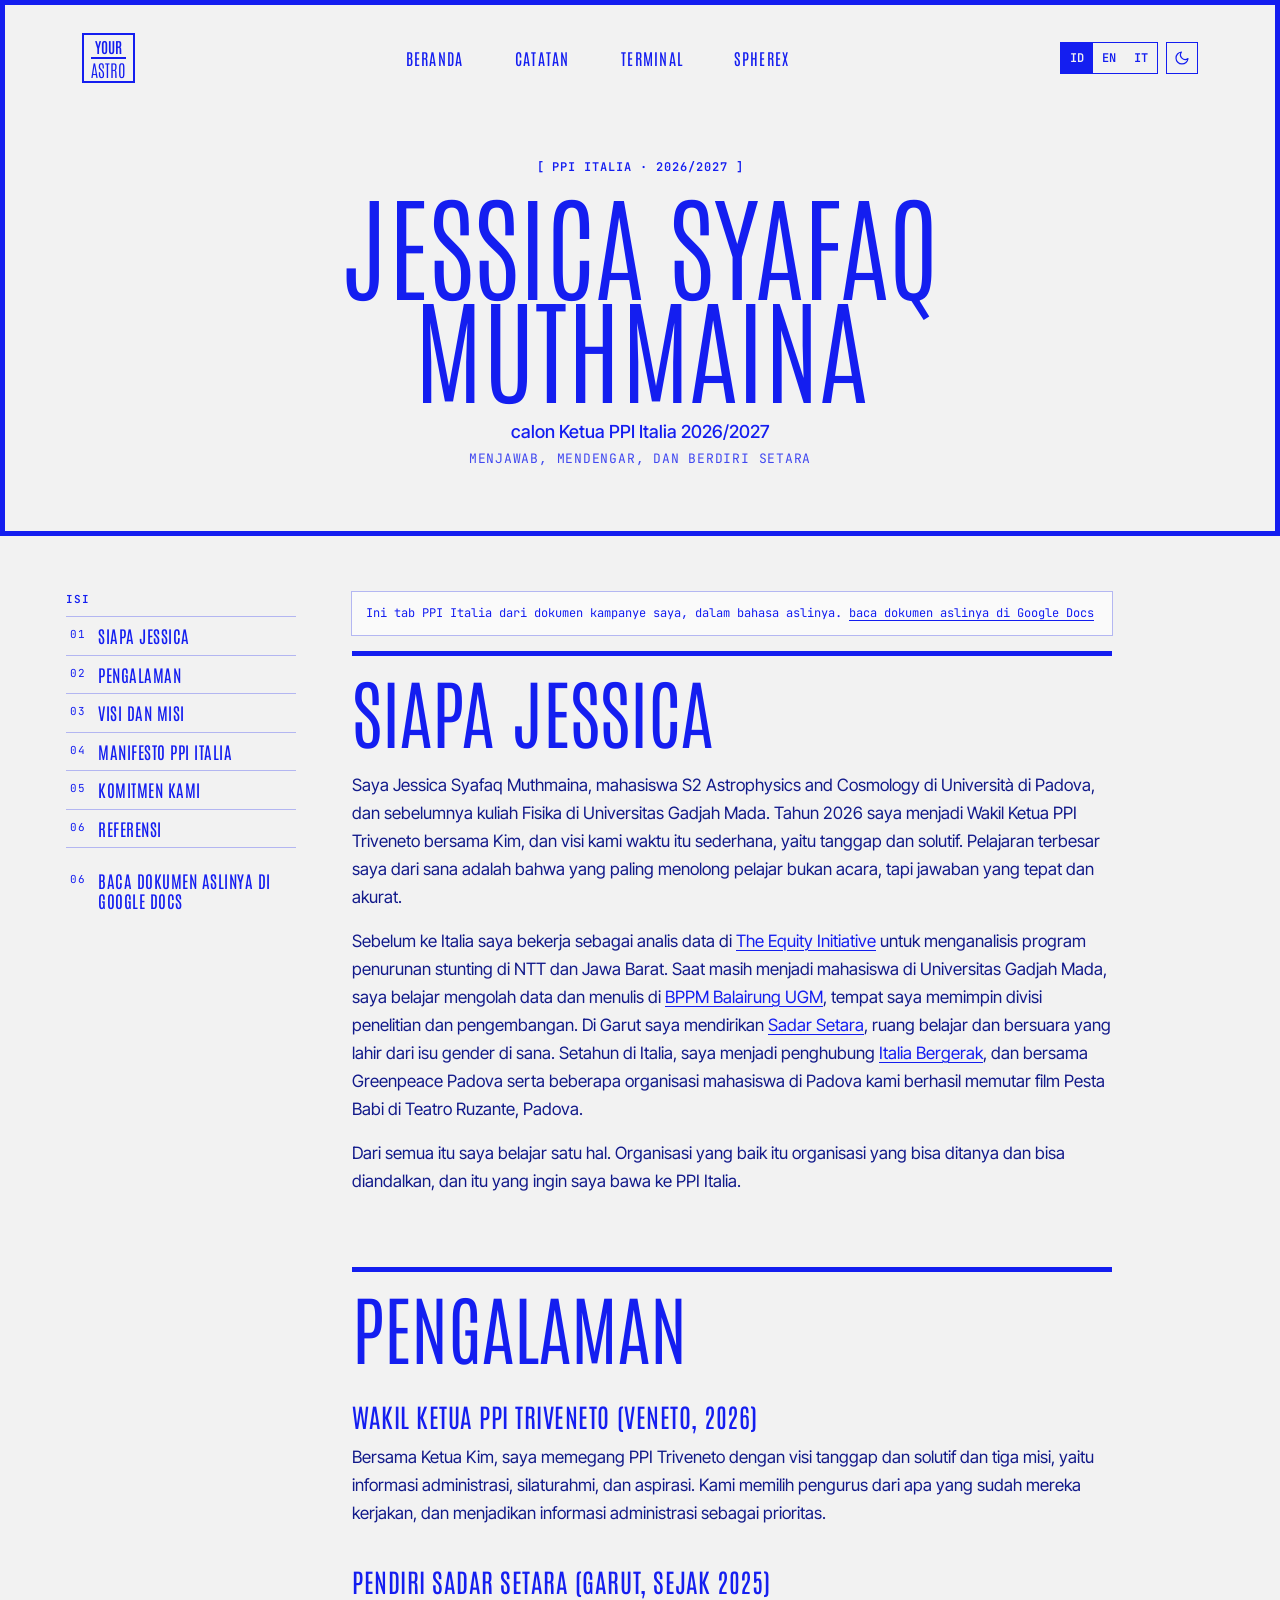
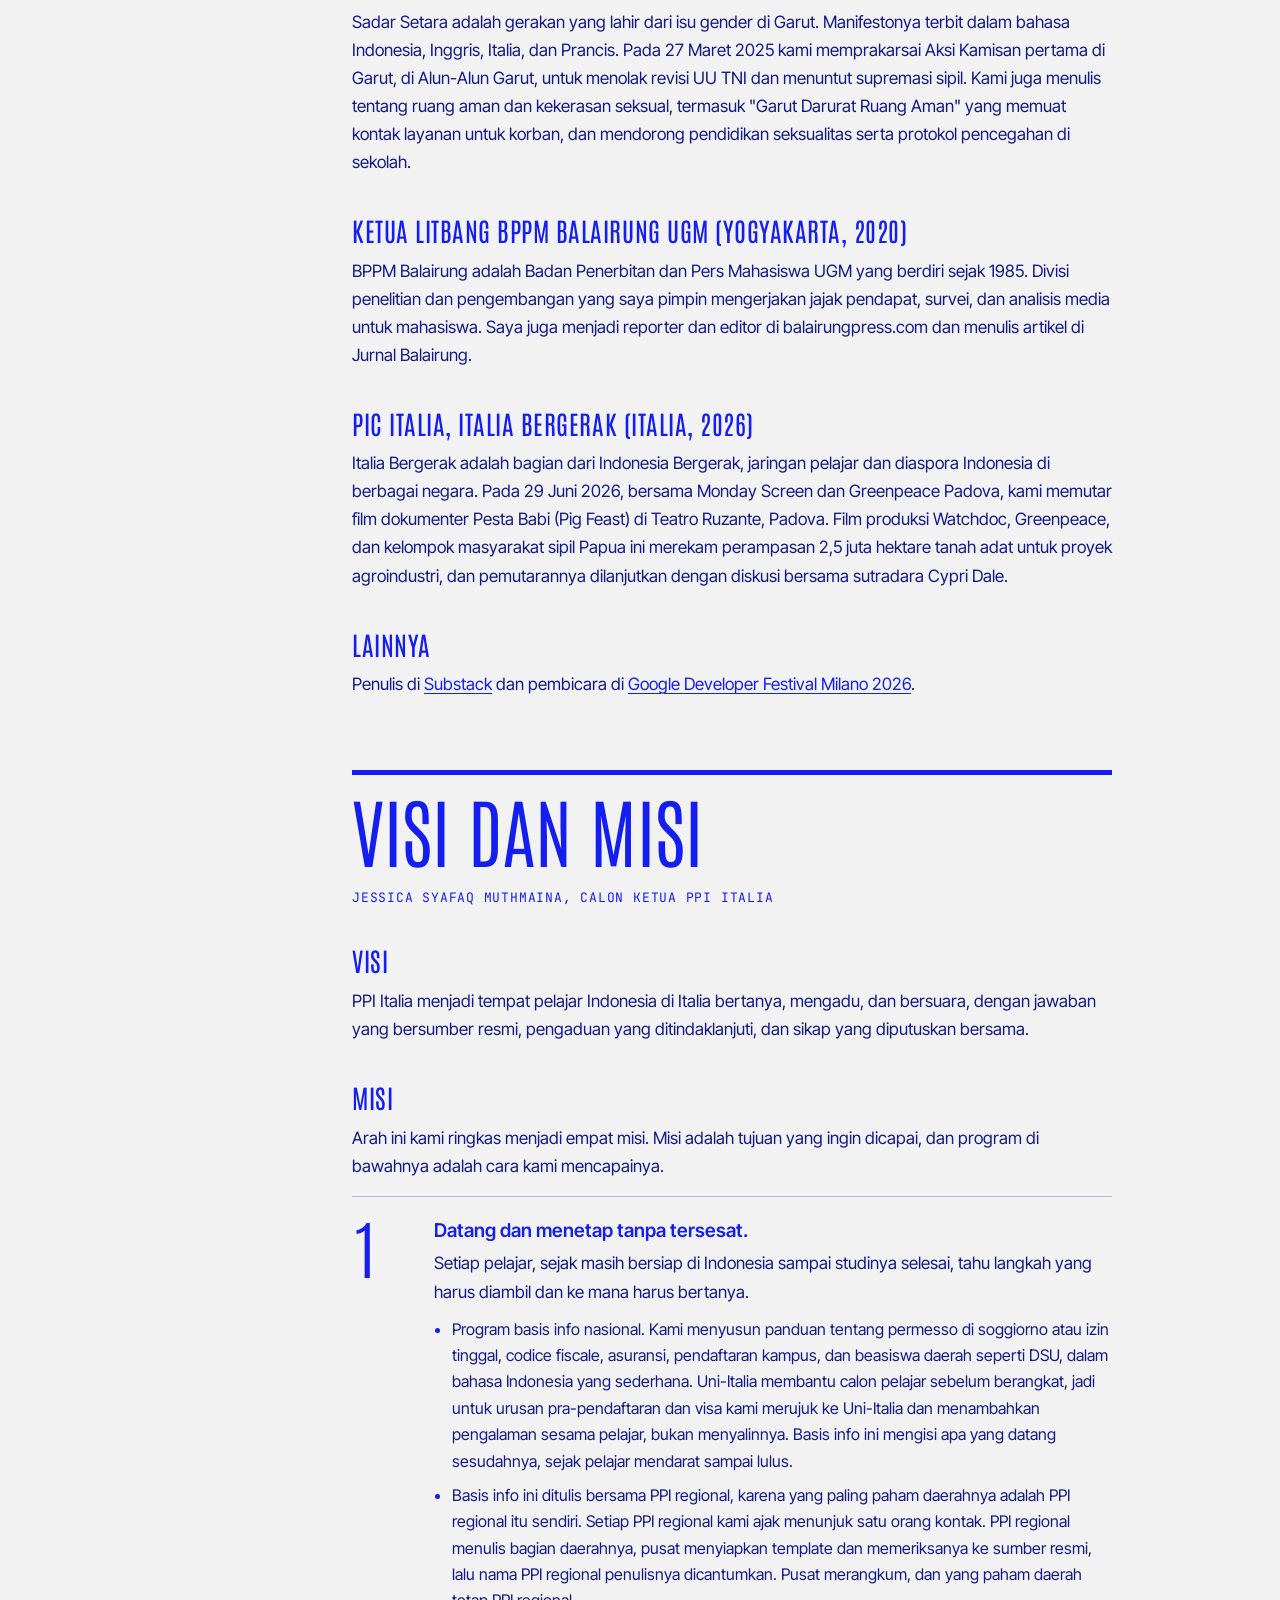
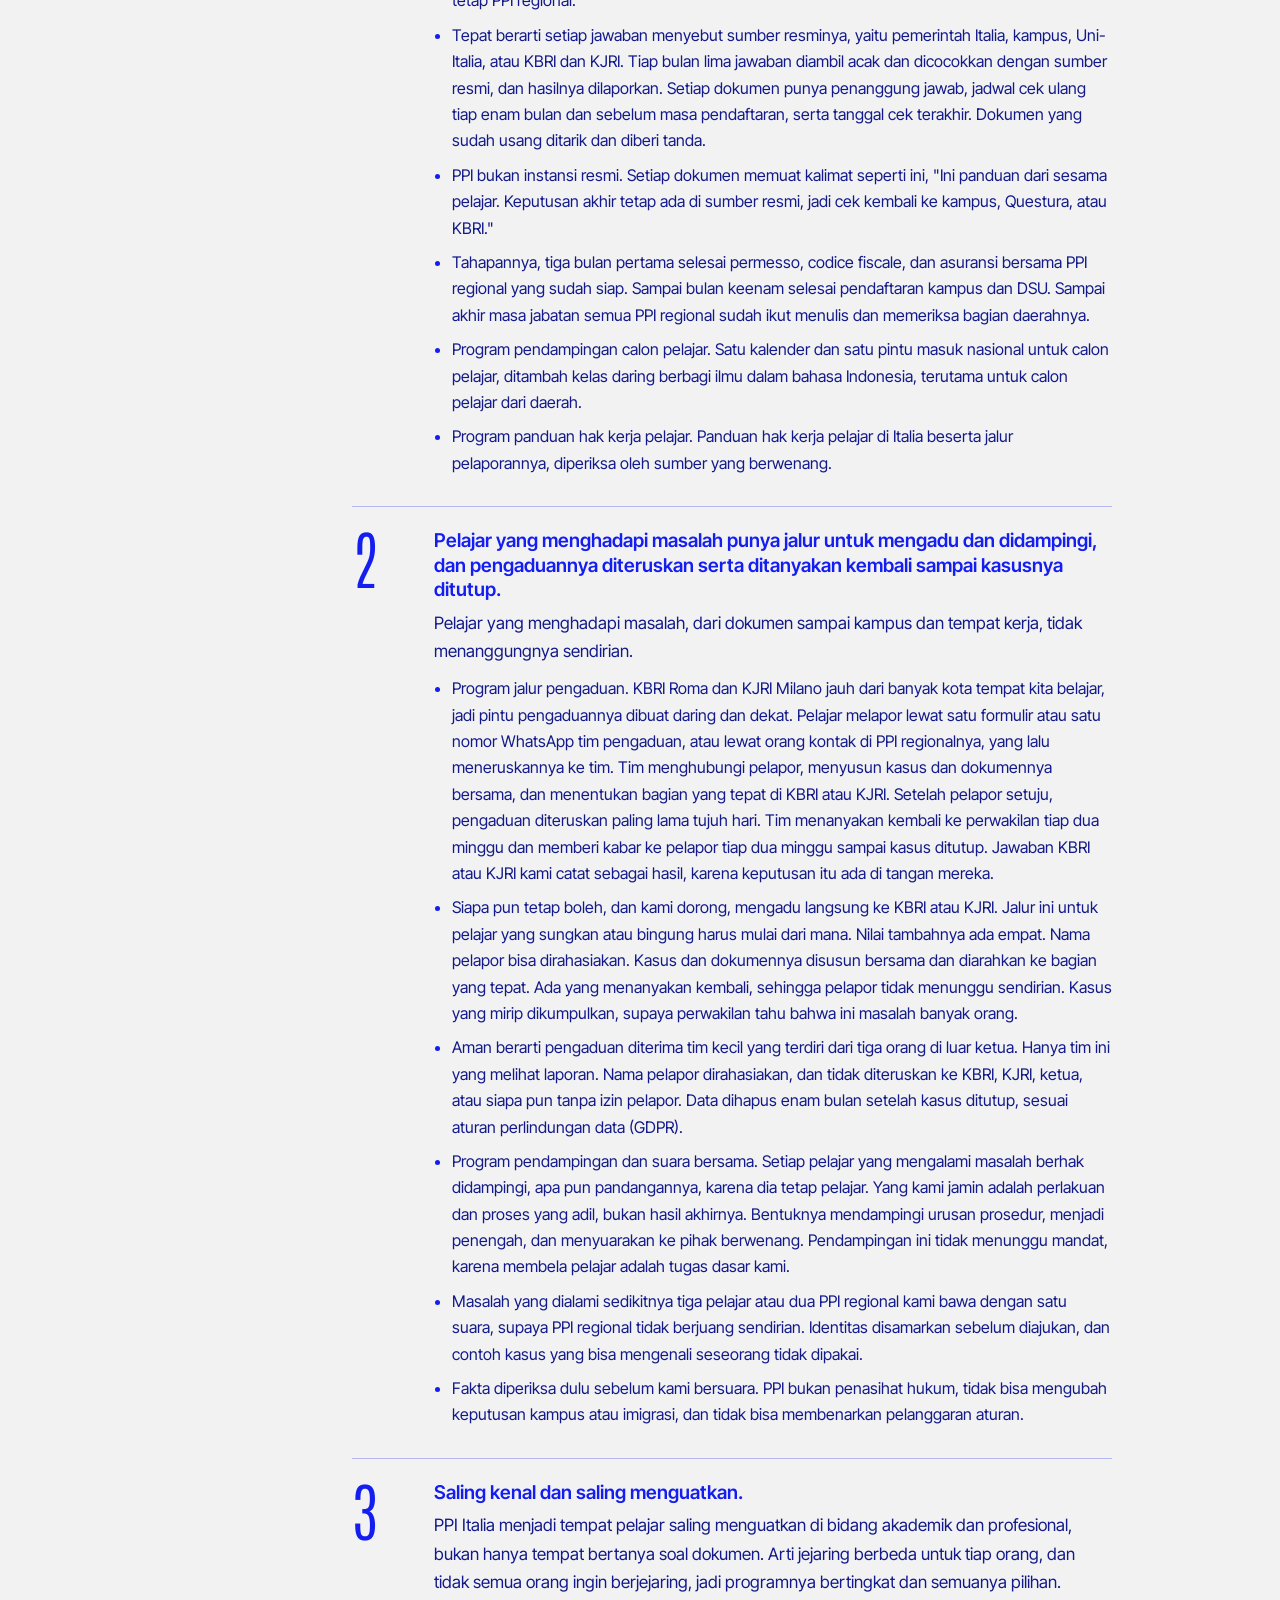
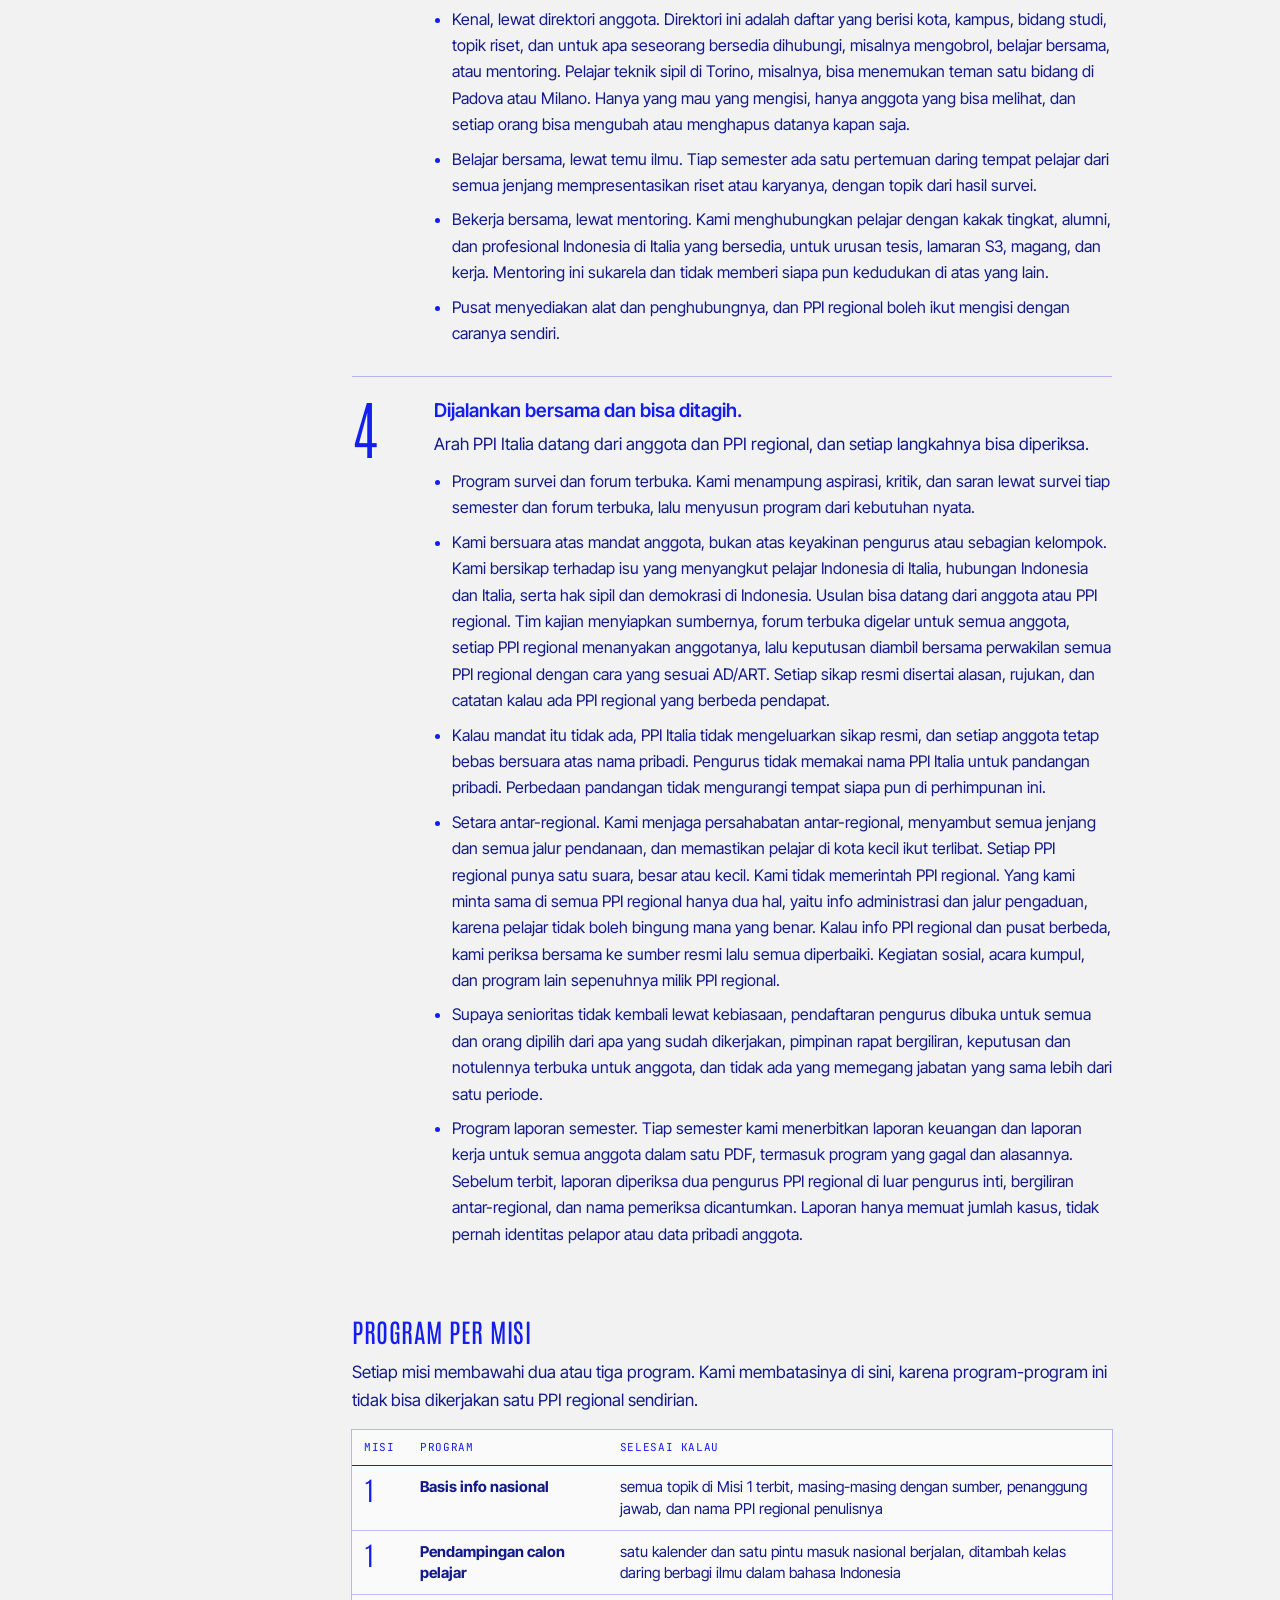
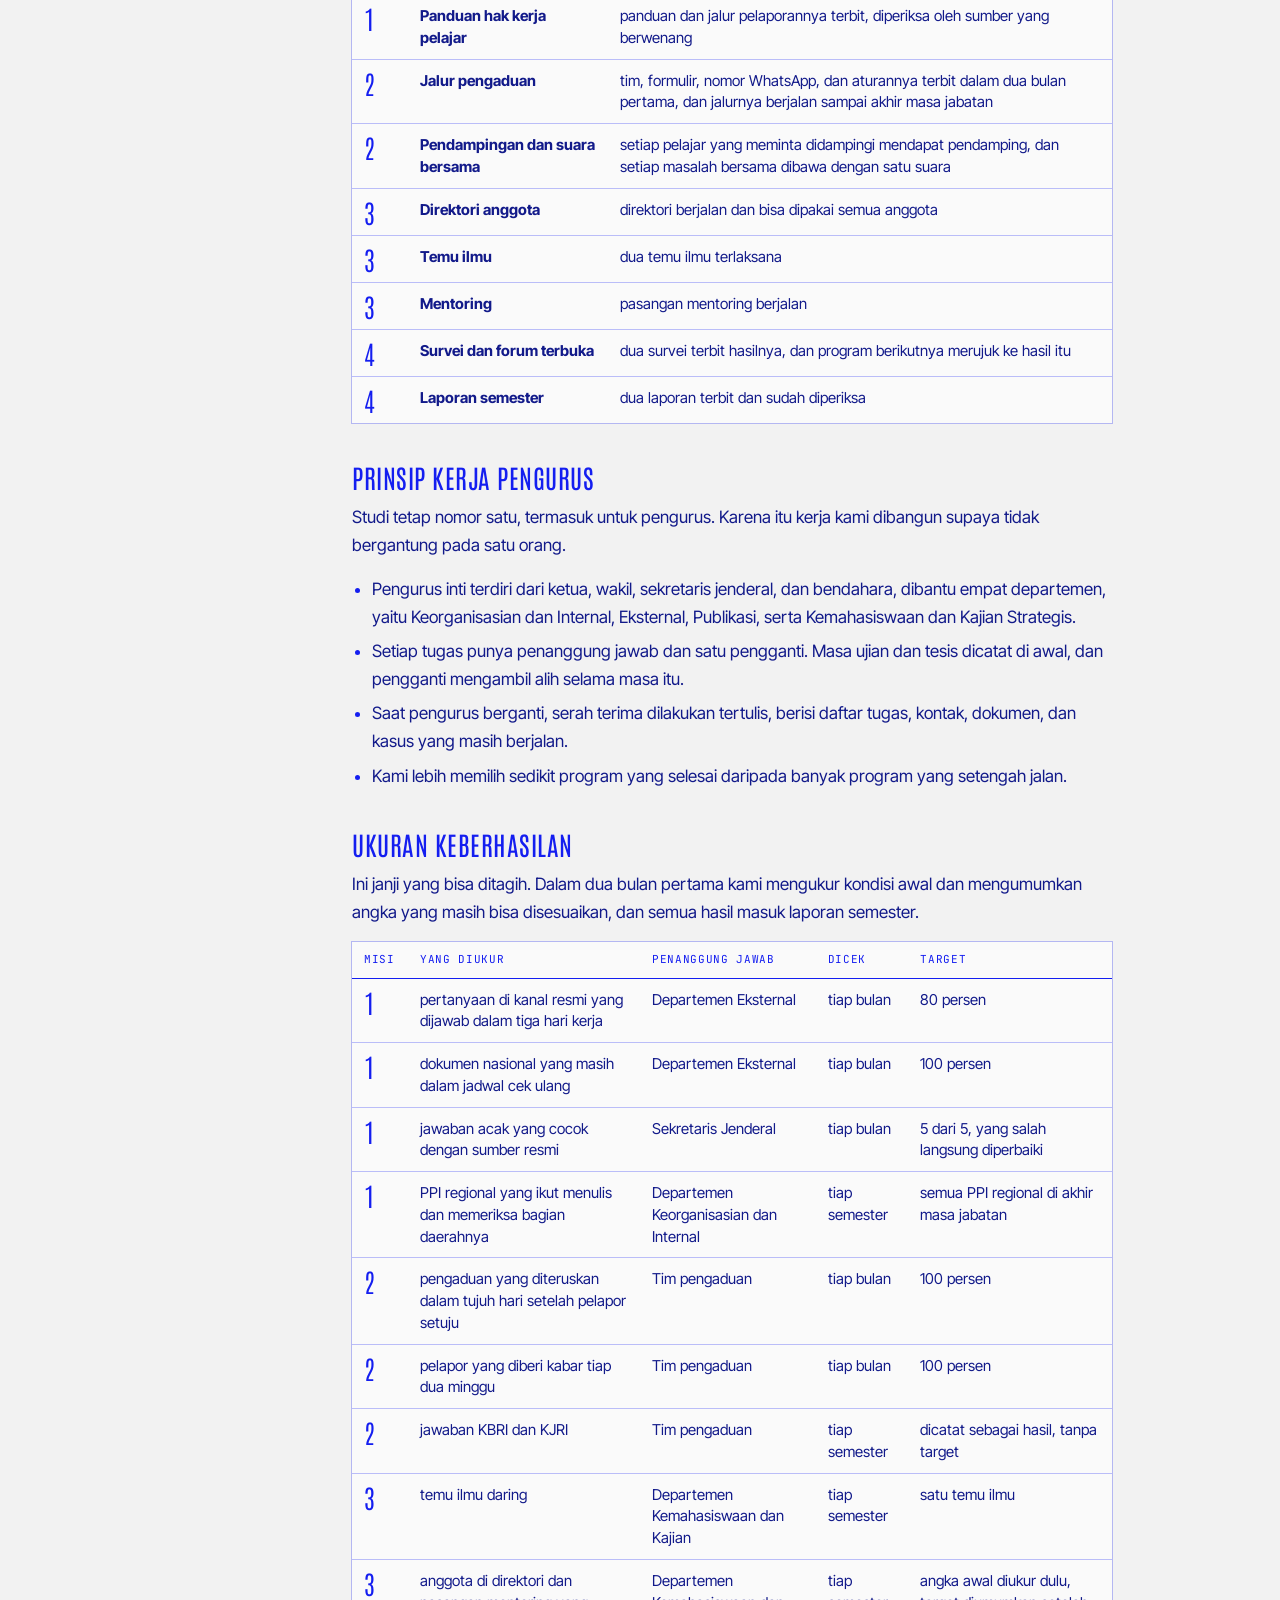
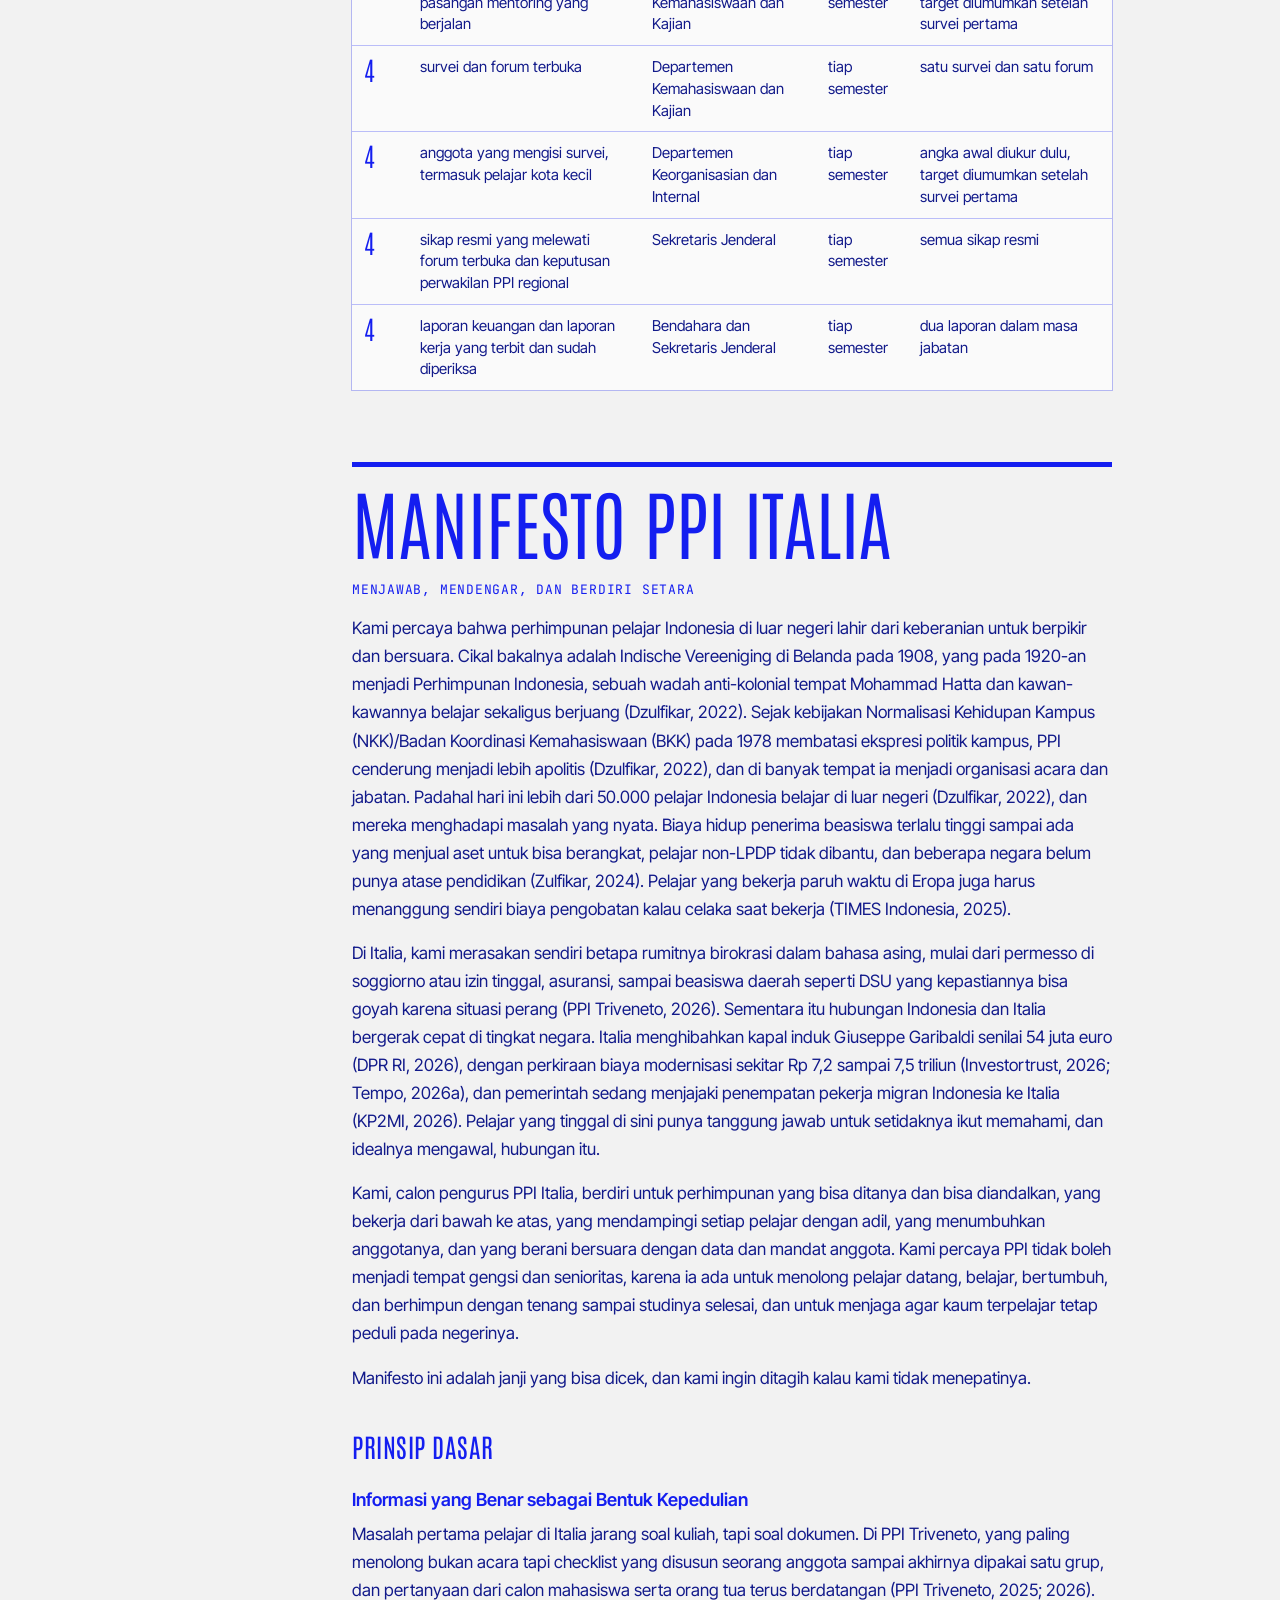
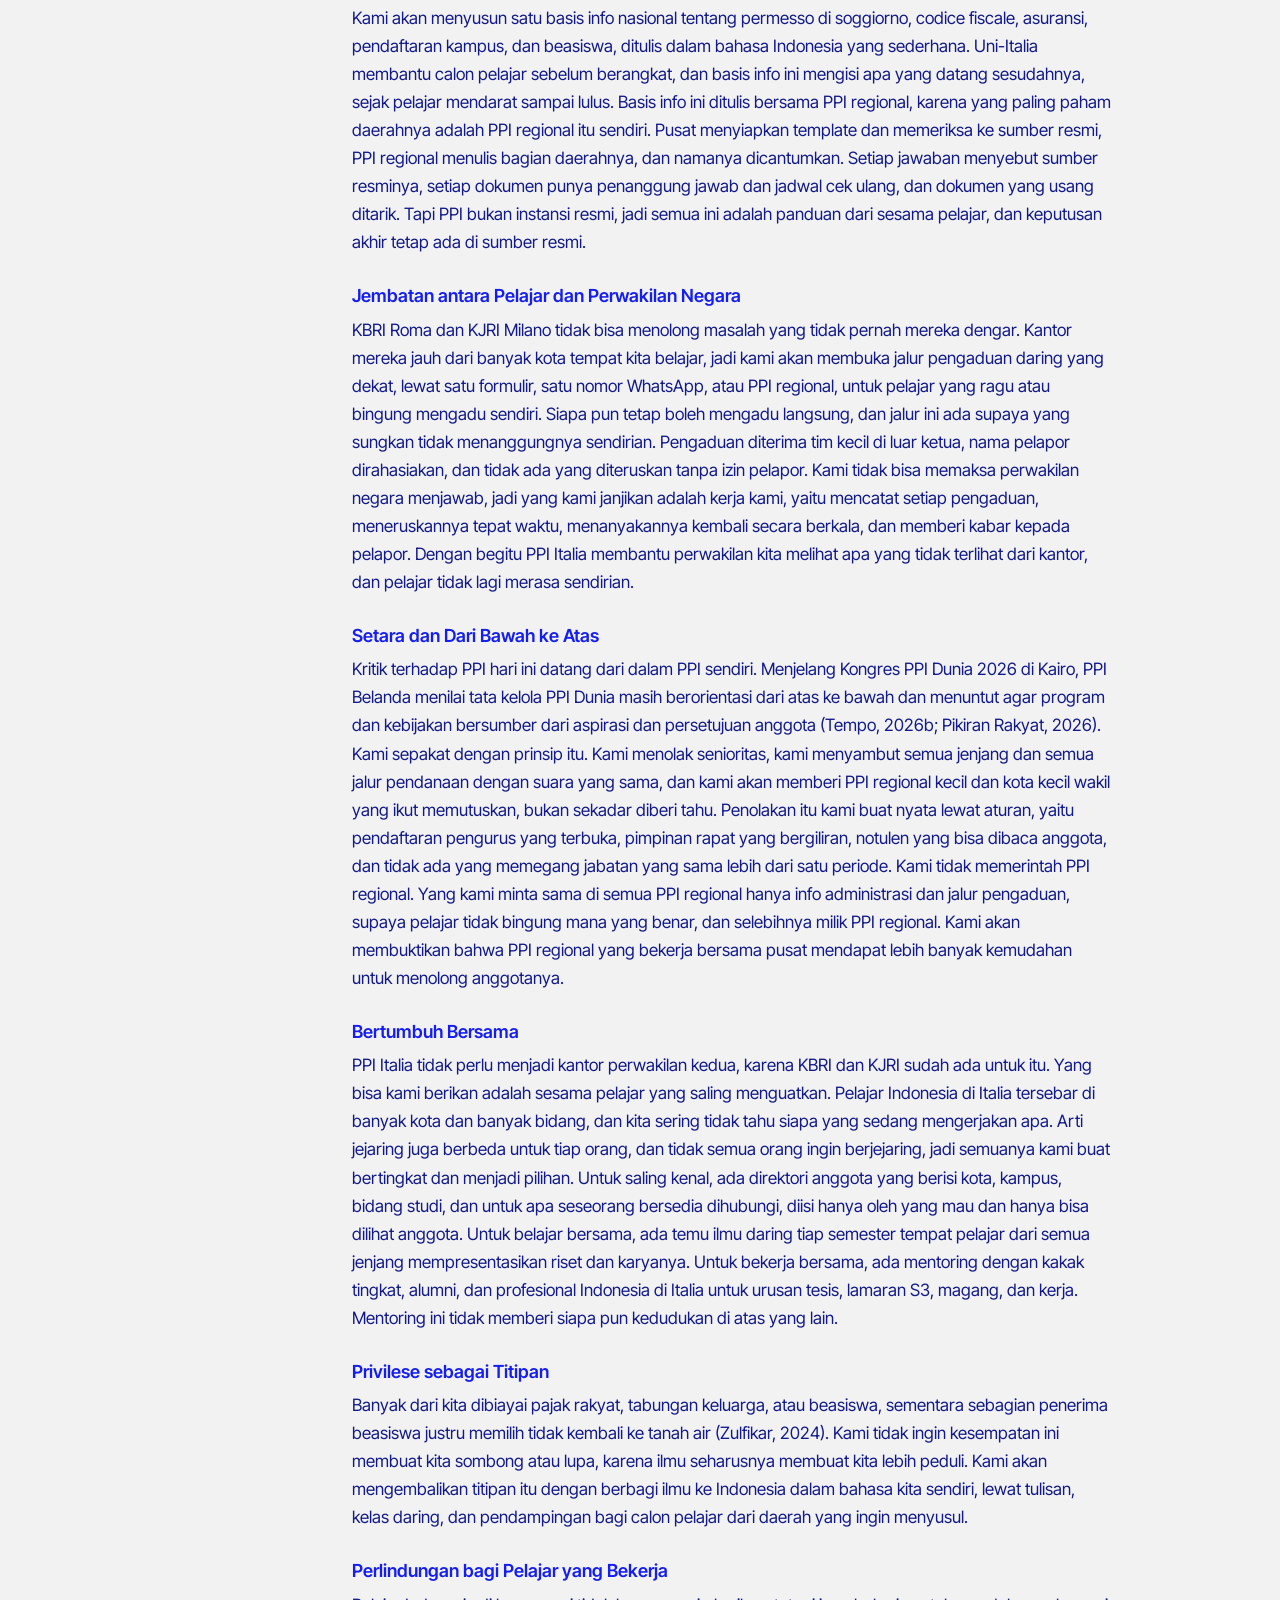
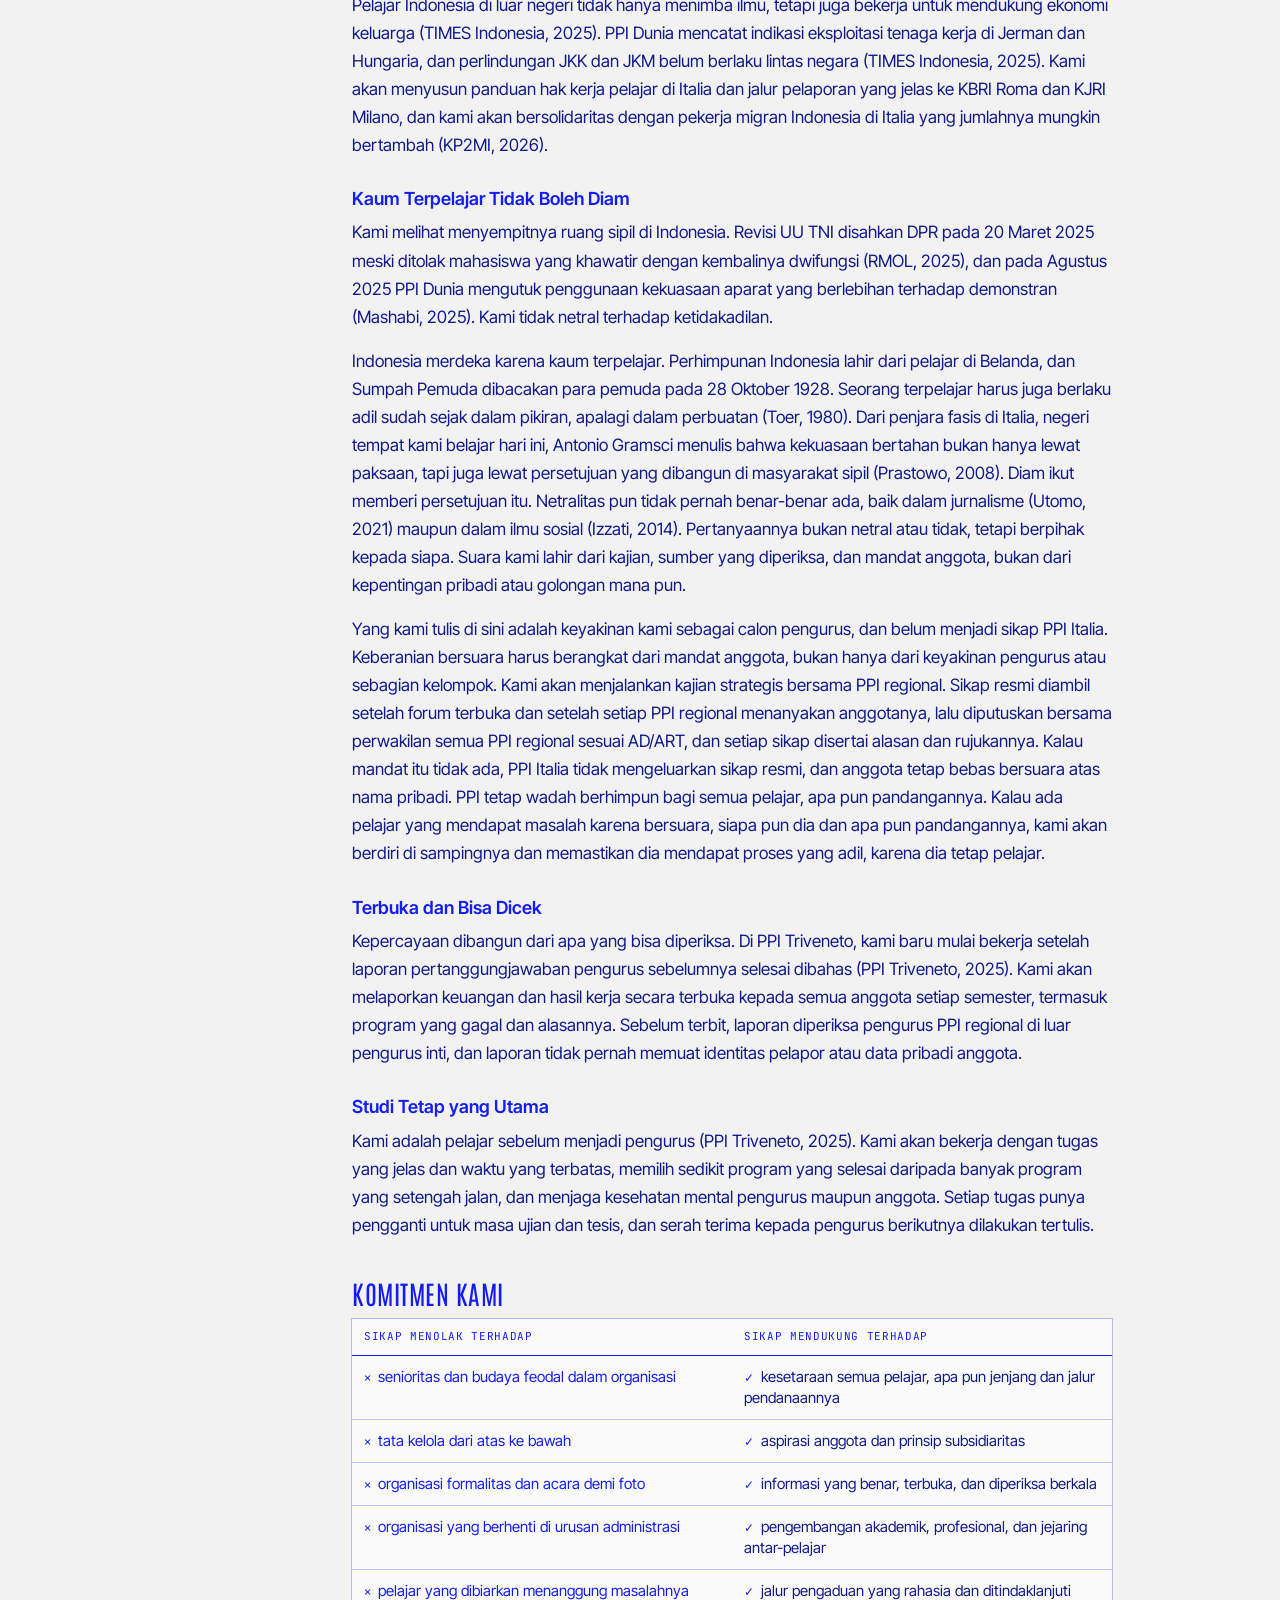
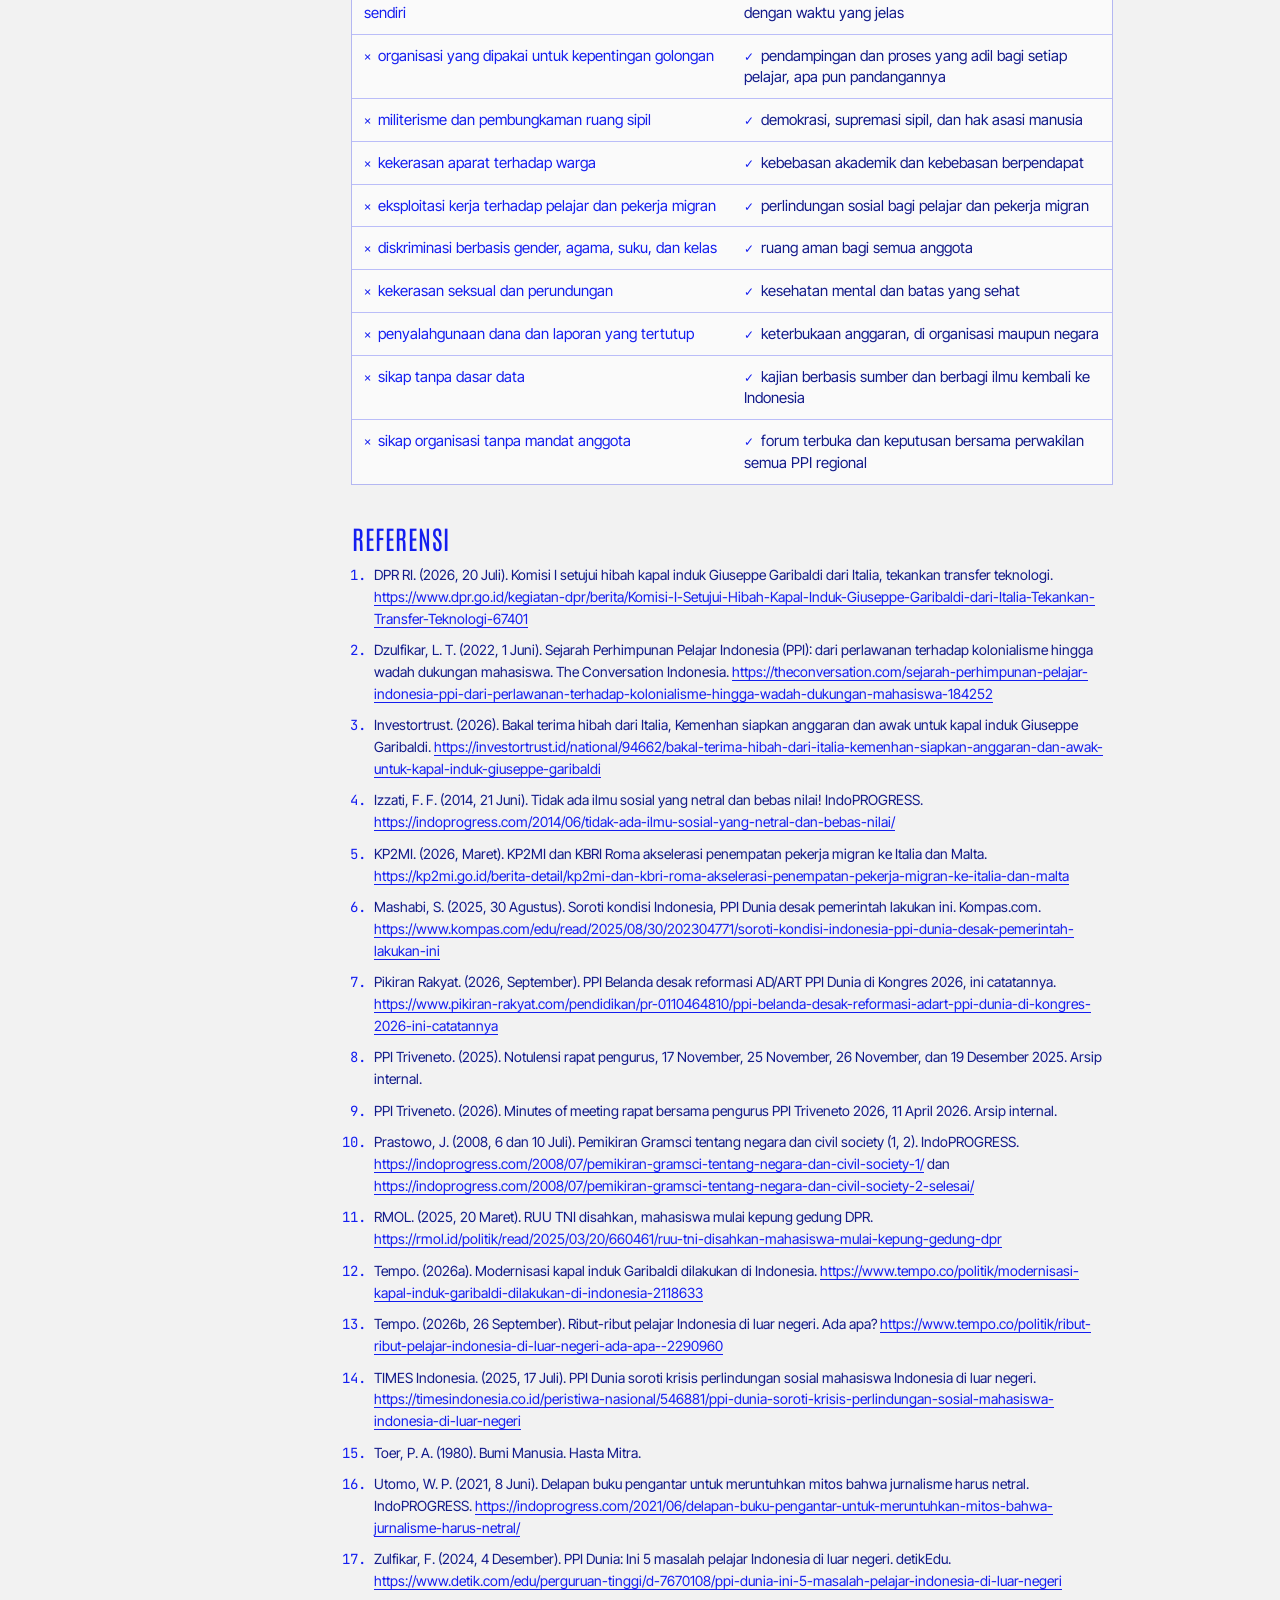
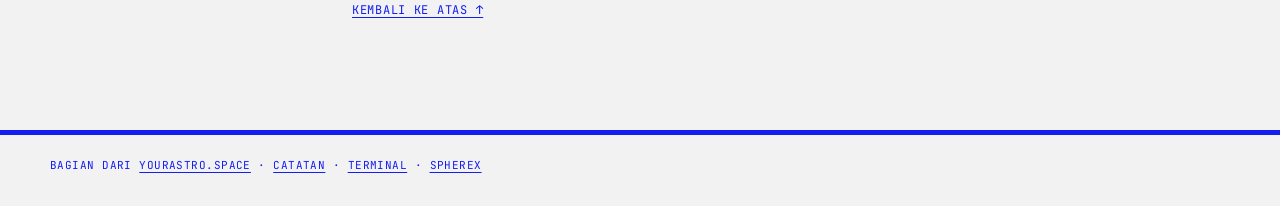
==== PPIItalia/index.html @ 2570325d "One-screen hero, ASCII touches, course index, PPI Italia and SPHEREx pages, light/dark" ====
<!DOCTYPE html>
<html lang="id">
<head>
    <meta charset="UTF-8">
    <script>try{var t=localStorage.getItem("yas-theme");if(t==="dark")document.documentElement.dataset.theme=t}catch(e){}</script>
    <meta name="viewport" content="width=device-width, initial-scale=1.0">
    <title>PPI Italia | Jessica Syafaq Muthmaina</title>
    <meta name="description" content="Jessica Syafaq Muthmaina, calon Ketua PPI Italia 2026/2027: siapa saya, pengalaman, visi dan misi, program, ukuran keberhasilan, dan manifesto. In Bahasa Indonesia, English and Italiano.">
    <meta property="og:title" content="PPI Italia | Jessica Syafaq Muthmaina">
    <meta property="og:description" content="Visi, misi, program dan manifesto calon Ketua PPI Italia 2026/2027. Bahasa Indonesia, English, Italiano.">
    <meta property="og:url" content="https://www.yourastro.space/PPIItalia/">
    <link rel="canonical" href="https://www.yourastro.space/PPIItalia/">
    <meta name="theme-color" content="#f2f2f2">
    <link rel="icon" type="image/png" href="/img/favicon.png?v=2">
    <link rel="apple-touch-icon" href="/img/apple-touch-icon.png?v=2">
    <link rel="preconnect" href="https://fonts.googleapis.com">
    <link rel="preconnect" href="https://fonts.gstatic.com" crossorigin>
    <link href="https://fonts.googleapis.com/css2?family=Antonio:wght@200;400;600&family=Inter+Tight:ital,wght@0,400;0,500;0,600;0,700;1,400&family=JetBrains+Mono:wght@400;600&display=swap" rel="stylesheet">
    <link rel="stylesheet" href="/PPIItalia/ppi.css?v=1">
</head>
<body id="top">
    <a class="skip" href="#main" data-t="skip">Langsung ke isi</a>
    <div class="frame">
        <header class="top">
            <a class="mark" href="/" aria-label="yourastro.space, home"><span>your</span><span>astro</span></a>
            <nav aria-label="Pages">
                <a href="/" data-t="home">beranda</a>
                <a href="/notes/" data-t="notes">catatan</a>
                <a href="/terminal/">terminal</a>
                <a href="/SPHEREx/">SPHEREx</a>
            </nav>
            <div class="tools">
                <div class="lang" role="group" aria-label="Bahasa / Language / Lingua">
                    <button type="button" data-lang="id" aria-pressed="true" title="Bahasa Indonesia">ID</button>
                    <button type="button" data-lang="en" aria-pressed="false" title="English">EN</button>
                    <button type="button" data-lang="it" aria-pressed="false" title="Italiano">IT</button>
                </div>
                <button type="button" class="theme-toggle" aria-label="Switch to dark mode" title="Dark mode"><svg class="t-moon" viewBox="0 0 24 24" fill="none" stroke="currentColor" stroke-width="1.8" stroke-linecap="round" stroke-linejoin="round" aria-hidden="true"><path d="M21 12.8A9 9 0 1 1 11.2 3a7 7 0 0 0 9.8 9.8z"/></svg><svg class="t-sun" viewBox="0 0 24 24" fill="none" stroke="currentColor" stroke-width="1.8" stroke-linecap="round" aria-hidden="true"><circle cx="12" cy="12" r="4"/><path d="M12 2v2M12 20v2M4.9 4.9l1.4 1.4M17.7 17.7l1.4 1.4M2 12h2M20 12h2M4.9 19.1l1.4-1.4M17.7 6.3l1.4-1.4"/></svg></button>
            </div>
        </header>
        <section class="hero">
            <p class="eyebrow"><span aria-hidden="true">[ </span>PPI Italia · 2026/2027<span aria-hidden="true"> ]</span></p>
            <h1>Jessica Syafaq Muthmaina</h1>
            <p class="lede" data-t="cand">calon Ketua PPI Italia 2026/2027</p>
            <p class="motto" data-t="motto">Menjawab, Mendengar, dan Berdiri Setara</p>
        </section>
    </div>

    <main id="main" class="page">
    <div class="doc" data-doc="id" lang="id">
        <aside class="toc" aria-label="isi"><p class="toc-label">isi</p><ol><li><a href="#id-0">Siapa Jessica</a></li><li><a href="#id-4">Pengalaman</a></li><li><a href="#id-15">Visi dan Misi</a></li><li><a href="#id-159">Manifesto PPI Italia</a></li><li><a href="#id-186">Komitmen Kami</a></li><li><a href="#id-217">Referensi</a></li></ol>
            <p class="toc-src"><a href="https://docs.google.com/document/d/1W4XUMVpLaxO4JfGYHGC-EKckjGVVfWPgDKfkYUglbU4/edit?tab=t.cyjbb1bv1n69">baca dokumen aslinya di Google Docs</a></p></aside>
        <article class="d-body">
            <p class="d-note">Ini tab PPI Italia dari dokumen kampanye saya, dalam bahasa aslinya. <a href="https://docs.google.com/document/d/1W4XUMVpLaxO4JfGYHGC-EKckjGVVfWPgDKfkYUglbU4/edit?tab=t.cyjbb1bv1n69">baca dokumen aslinya di Google Docs</a></p>
            <h2 class="d-h2" id="id-0">Siapa Jessica</h2><p>Saya Jessica Syafaq Muthmaina, mahasiswa S2 Astrophysics and Cosmology di Università di Padova, dan sebelumnya kuliah Fisika di Universitas Gadjah Mada. Tahun 2026 saya menjadi Wakil Ketua PPI Triveneto bersama Kim, dan visi kami waktu itu sederhana, yaitu tanggap dan solutif. Pelajaran terbesar saya dari sana adalah bahwa yang paling menolong pelajar bukan acara, tapi jawaban yang tepat dan akurat.</p><p>Sebelum ke Italia saya bekerja sebagai analis data di <a href="https://www.equityinitiative.org/">The Equity Initiative</a> untuk menganalisis program penurunan stunting di NTT dan Jawa Barat. Saat masih menjadi mahasiswa di Universitas Gadjah Mada, saya belajar mengolah data dan menulis di <a href="https://balairungpress.com/">BPPM Balairung UGM</a>, tempat saya memimpin divisi penelitian dan pengembangan. Di Garut saya mendirikan <a href="https://www.instagram.com/sadarsetara/">Sadar Setara</a>, ruang belajar dan bersuara yang lahir dari isu gender di sana. Setahun di Italia, saya menjadi penghubung <a href="https://www.instagram.com/italiabergerak/">Italia Bergerak</a>, dan bersama Greenpeace Padova serta beberapa organisasi mahasiswa di Padova kami berhasil memutar film Pesta Babi di Teatro Ruzante, Padova.</p><p>Dari semua itu saya belajar satu hal. Organisasi yang baik itu organisasi yang bisa ditanya dan bisa diandalkan, dan itu yang ingin saya bawa ke PPI Italia.</p><h2 class="d-h2" id="id-4">Pengalaman</h2><h3 class="d-h3">Wakil Ketua PPI Triveneto (Veneto, 2026)</h3><p>Bersama Ketua Kim, saya memegang PPI Triveneto dengan visi tanggap dan solutif dan tiga misi, yaitu informasi administrasi, silaturahmi, dan aspirasi. Kami memilih pengurus dari apa yang sudah mereka kerjakan, dan menjadikan informasi administrasi sebagai prioritas.</p><h3 class="d-h3">Pendiri Sadar Setara (Garut, sejak 2025)</h3><p>Sadar Setara adalah gerakan yang lahir dari isu gender di Garut. Manifestonya terbit dalam bahasa Indonesia, Inggris, Italia, dan Prancis. Pada 27 Maret 2025 kami memprakarsai Aksi Kamisan pertama di Garut, di Alun-Alun Garut, untuk menolak revisi UU TNI dan menuntut supremasi sipil. Kami juga menulis tentang ruang aman dan kekerasan seksual, termasuk "Garut Darurat Ruang Aman" yang memuat kontak layanan untuk korban, dan mendorong pendidikan seksualitas serta protokol pencegahan di sekolah.</p><h3 class="d-h3">Ketua Litbang BPPM Balairung UGM (Yogyakarta, 2020)</h3><p>BPPM Balairung adalah Badan Penerbitan dan Pers Mahasiswa UGM yang berdiri sejak 1985. Divisi penelitian dan pengembangan yang saya pimpin mengerjakan jajak pendapat, survei, dan analisis media untuk mahasiswa. Saya juga menjadi reporter dan editor di balairungpress.com dan menulis artikel di Jurnal Balairung.</p><h3 class="d-h3">PIC Italia, Italia Bergerak (Italia, 2026)</h3><p>Italia Bergerak adalah bagian dari Indonesia Bergerak, jaringan pelajar dan diaspora Indonesia di berbagai negara. Pada 29 Juni 2026, bersama Monday Screen dan Greenpeace Padova, kami memutar film dokumenter Pesta Babi (Pig Feast) di Teatro Ruzante, Padova. Film produksi Watchdoc, Greenpeace, dan kelompok masyarakat sipil Papua ini merekam perampasan 2,5 juta hektare tanah adat untuk proyek agroindustri, dan pemutarannya dilanjutkan dengan diskusi bersama sutradara Cypri Dale.</p><h3 class="d-h3">Lainnya</h3><p>Penulis di <a href="https://yourastrophysicist.substack.com/">Substack</a> dan pembicara di <a href="https://2026.devfestmilano.it/it/speakers/jessica-syafaq-muthmaina/">Google Developer Festival Milano 2026</a>.</p><h2 class="d-h2" id="id-15">Visi dan Misi</h2><p class="d-lead">Jessica Syafaq Muthmaina, calon Ketua PPI Italia</p><h3 class="d-h3">Visi</h3><p>PPI Italia menjadi tempat pelajar Indonesia di Italia bertanya, mengadu, dan bersuara, dengan jawaban yang bersumber resmi, pengaduan yang ditindaklanjuti, dan sikap yang diputuskan bersama.</p><h3 class="d-h3">Misi</h3><p>Arah ini kami ringkas menjadi empat misi. Misi adalah tujuan yang ingin dicapai, dan program di bawahnya adalah cara kami mencapainya.</p><div class="mission"><div class="m-num">1</div><div class="m-body"><h4>Datang dan menetap tanpa tersesat.</h4><p>Setiap pelajar, sejak masih bersiap di Indonesia sampai studinya selesai, tahu langkah yang harus diambil dan ke mana harus bertanya.</p><ul><li>Program basis info nasional. Kami menyusun panduan tentang permesso di soggiorno atau izin tinggal, codice fiscale, asuransi, pendaftaran kampus, dan beasiswa daerah seperti DSU, dalam bahasa Indonesia yang sederhana. Uni-Italia membantu calon pelajar sebelum berangkat, jadi untuk urusan pra-pendaftaran dan visa kami merujuk ke Uni-Italia dan menambahkan pengalaman sesama pelajar, bukan menyalinnya. Basis info ini mengisi apa yang datang sesudahnya, sejak pelajar mendarat sampai lulus.</li><li>Basis info ini ditulis bersama PPI regional, karena yang paling paham daerahnya adalah PPI regional itu sendiri. Setiap PPI regional kami ajak menunjuk satu orang kontak. PPI regional menulis bagian daerahnya, pusat menyiapkan template dan memeriksanya ke sumber resmi, lalu nama PPI regional penulisnya dicantumkan. Pusat merangkum, dan yang paham daerah tetap PPI regional.</li><li>Tepat berarti setiap jawaban menyebut sumber resminya, yaitu pemerintah Italia, kampus, Uni-Italia, atau KBRI dan KJRI. Tiap bulan lima jawaban diambil acak dan dicocokkan dengan sumber resmi, dan hasilnya dilaporkan. Setiap dokumen punya penanggung jawab, jadwal cek ulang tiap enam bulan dan sebelum masa pendaftaran, serta tanggal cek terakhir. Dokumen yang sudah usang ditarik dan diberi tanda.</li><li>PPI bukan instansi resmi. Setiap dokumen memuat kalimat seperti ini, "Ini panduan dari sesama pelajar. Keputusan akhir tetap ada di sumber resmi, jadi cek kembali ke kampus, Questura, atau KBRI."</li><li>Tahapannya, tiga bulan pertama selesai permesso, codice fiscale, dan asuransi bersama PPI regional yang sudah siap. Sampai bulan keenam selesai pendaftaran kampus dan DSU. Sampai akhir masa jabatan semua PPI regional sudah ikut menulis dan memeriksa bagian daerahnya.</li><li>Program pendampingan calon pelajar. Satu kalender dan satu pintu masuk nasional untuk calon pelajar, ditambah kelas daring berbagi ilmu dalam bahasa Indonesia, terutama untuk calon pelajar dari daerah.</li><li>Program panduan hak kerja pelajar. Panduan hak kerja pelajar di Italia beserta jalur pelaporannya, diperiksa oleh sumber yang berwenang.</li></ul></div></div><div class="mission"><div class="m-num">2</div><div class="m-body"><h4>Pelajar yang menghadapi masalah punya jalur untuk mengadu dan didampingi, dan pengaduannya diteruskan serta ditanyakan kembali sampai kasusnya ditutup.</h4><p>Pelajar yang menghadapi masalah, dari dokumen sampai kampus dan tempat kerja, tidak menanggungnya sendirian.</p><ul><li>Program jalur pengaduan. KBRI Roma dan KJRI Milano jauh dari banyak kota tempat kita belajar, jadi pintu pengaduannya dibuat daring dan dekat. Pelajar melapor lewat satu formulir atau satu nomor WhatsApp tim pengaduan, atau lewat orang kontak di PPI regionalnya, yang lalu meneruskannya ke tim. Tim menghubungi pelapor, menyusun kasus dan dokumennya bersama, dan menentukan bagian yang tepat di KBRI atau KJRI. Setelah pelapor setuju, pengaduan diteruskan paling lama tujuh hari. Tim menanyakan kembali ke perwakilan tiap dua minggu dan memberi kabar ke pelapor tiap dua minggu sampai kasus ditutup. Jawaban KBRI atau KJRI kami catat sebagai hasil, karena keputusan itu ada di tangan mereka.</li><li>Siapa pun tetap boleh, dan kami dorong, mengadu langsung ke KBRI atau KJRI. Jalur ini untuk pelajar yang sungkan atau bingung harus mulai dari mana. Nilai tambahnya ada empat. Nama pelapor bisa dirahasiakan. Kasus dan dokumennya disusun bersama dan diarahkan ke bagian yang tepat. Ada yang menanyakan kembali, sehingga pelapor tidak menunggu sendirian. Kasus yang mirip dikumpulkan, supaya perwakilan tahu bahwa ini masalah banyak orang.</li><li>Aman berarti pengaduan diterima tim kecil yang terdiri dari tiga orang di luar ketua. Hanya tim ini yang melihat laporan. Nama pelapor dirahasiakan, dan tidak diteruskan ke KBRI, KJRI, ketua, atau siapa pun tanpa izin pelapor. Data dihapus enam bulan setelah kasus ditutup, sesuai aturan perlindungan data (GDPR).</li><li>Program pendampingan dan suara bersama. Setiap pelajar yang mengalami masalah berhak didampingi, apa pun pandangannya, karena dia tetap pelajar. Yang kami jamin adalah perlakuan dan proses yang adil, bukan hasil akhirnya. Bentuknya mendampingi urusan prosedur, menjadi penengah, dan menyuarakan ke pihak berwenang. Pendampingan ini tidak menunggu mandat, karena membela pelajar adalah tugas dasar kami.</li><li>Masalah yang dialami sedikitnya tiga pelajar atau dua PPI regional kami bawa dengan satu suara, supaya PPI regional tidak berjuang sendirian. Identitas disamarkan sebelum diajukan, dan contoh kasus yang bisa mengenali seseorang tidak dipakai.</li><li>Fakta diperiksa dulu sebelum kami bersuara. PPI bukan penasihat hukum, tidak bisa mengubah keputusan kampus atau imigrasi, dan tidak bisa membenarkan pelanggaran aturan.</li></ul></div></div><div class="mission"><div class="m-num">3</div><div class="m-body"><h4>Saling kenal dan saling menguatkan.</h4><p>PPI Italia menjadi tempat pelajar saling menguatkan di bidang akademik dan profesional, bukan hanya tempat bertanya soal dokumen. Arti jejaring berbeda untuk tiap orang, dan tidak semua orang ingin berjejaring, jadi programnya bertingkat dan semuanya pilihan.</p><ul><li>Kenal, lewat direktori anggota. Direktori ini adalah daftar yang berisi kota, kampus, bidang studi, topik riset, dan untuk apa seseorang bersedia dihubungi, misalnya mengobrol, belajar bersama, atau mentoring. Pelajar teknik sipil di Torino, misalnya, bisa menemukan teman satu bidang di Padova atau Milano. Hanya yang mau yang mengisi, hanya anggota yang bisa melihat, dan setiap orang bisa mengubah atau menghapus datanya kapan saja.</li><li>Belajar bersama, lewat temu ilmu. Tiap semester ada satu pertemuan daring tempat pelajar dari semua jenjang mempresentasikan riset atau karyanya, dengan topik dari hasil survei.</li><li>Bekerja bersama, lewat mentoring. Kami menghubungkan pelajar dengan kakak tingkat, alumni, dan profesional Indonesia di Italia yang bersedia, untuk urusan tesis, lamaran S3, magang, dan kerja. Mentoring ini sukarela dan tidak memberi siapa pun kedudukan di atas yang lain.</li><li>Pusat menyediakan alat dan penghubungnya, dan PPI regional boleh ikut mengisi dengan caranya sendiri.</li></ul></div></div><div class="mission"><div class="m-num">4</div><div class="m-body"><h4>Dijalankan bersama dan bisa ditagih.</h4><p>Arah PPI Italia datang dari anggota dan PPI regional, dan setiap langkahnya bisa diperiksa.</p><ul><li>Program survei dan forum terbuka. Kami menampung aspirasi, kritik, dan saran lewat survei tiap semester dan forum terbuka, lalu menyusun program dari kebutuhan nyata.</li><li>Kami bersuara atas mandat anggota, bukan atas keyakinan pengurus atau sebagian kelompok. Kami bersikap terhadap isu yang menyangkut pelajar Indonesia di Italia, hubungan Indonesia dan Italia, serta hak sipil dan demokrasi di Indonesia. Usulan bisa datang dari anggota atau PPI regional. Tim kajian menyiapkan sumbernya, forum terbuka digelar untuk semua anggota, setiap PPI regional menanyakan anggotanya, lalu keputusan diambil bersama perwakilan semua PPI regional dengan cara yang sesuai AD/ART. Setiap sikap resmi disertai alasan, rujukan, dan catatan kalau ada PPI regional yang berbeda pendapat.</li><li>Kalau mandat itu tidak ada, PPI Italia tidak mengeluarkan sikap resmi, dan setiap anggota tetap bebas bersuara atas nama pribadi. Pengurus tidak memakai nama PPI Italia untuk pandangan pribadi. Perbedaan pandangan tidak mengurangi tempat siapa pun di perhimpunan ini.</li><li>Setara antar-regional. Kami menjaga persahabatan antar-regional, menyambut semua jenjang dan semua jalur pendanaan, dan memastikan pelajar di kota kecil ikut terlibat. Setiap PPI regional punya satu suara, besar atau kecil. Kami tidak memerintah PPI regional. Yang kami minta sama di semua PPI regional hanya dua hal, yaitu info administrasi dan jalur pengaduan, karena pelajar tidak boleh bingung mana yang benar. Kalau info PPI regional dan pusat berbeda, kami periksa bersama ke sumber resmi lalu semua diperbaiki. Kegiatan sosial, acara kumpul, dan program lain sepenuhnya milik PPI regional.</li><li>Supaya senioritas tidak kembali lewat kebiasaan, pendaftaran pengurus dibuka untuk semua dan orang dipilih dari apa yang sudah dikerjakan, pimpinan rapat bergiliran, keputusan dan notulennya terbuka untuk anggota, dan tidak ada yang memegang jabatan yang sama lebih dari satu periode.</li><li>Program laporan semester. Tiap semester kami menerbitkan laporan keuangan dan laporan kerja untuk semua anggota dalam satu PDF, termasuk program yang gagal dan alasannya. Sebelum terbit, laporan diperiksa dua pengurus PPI regional di luar pengurus inti, bergiliran antar-regional, dan nama pemeriksa dicantumkan. Laporan hanya memuat jumlah kasus, tidak pernah identitas pelapor atau data pribadi anggota.</li></ul></div></div><h3 class="d-h3">Program per misi</h3><p>Setiap misi membawahi dua atau tiga program. Kami membatasinya di sini, karena program-program ini tidak bisa dikerjakan satu PPI regional sendirian.</p><div class="tbl"><table class="t3"><thead><tr><th>misi</th><th>program</th><th>selesai kalau</th></tr></thead><tbody><tr><td class="num" data-label="misi">1</td><td data-label="program"><b>Basis info nasional</b></td><td data-label="selesai kalau">semua topik di Misi 1 terbit, masing-masing dengan sumber, penanggung jawab, dan nama PPI regional penulisnya</td></tr><tr><td class="num" data-label="misi">1</td><td data-label="program"><b>Pendampingan calon pelajar</b></td><td data-label="selesai kalau">satu kalender dan satu pintu masuk nasional berjalan, ditambah kelas daring berbagi ilmu dalam bahasa Indonesia</td></tr><tr><td class="num" data-label="misi">1</td><td data-label="program"><b>Panduan hak kerja pelajar</b></td><td data-label="selesai kalau">panduan dan jalur pelaporannya terbit, diperiksa oleh sumber yang berwenang</td></tr><tr><td class="num" data-label="misi">2</td><td data-label="program"><b>Jalur pengaduan</b></td><td data-label="selesai kalau">tim, formulir, nomor WhatsApp, dan aturannya terbit dalam dua bulan pertama, dan jalurnya berjalan sampai akhir masa jabatan</td></tr><tr><td class="num" data-label="misi">2</td><td data-label="program"><b>Pendampingan dan suara bersama</b></td><td data-label="selesai kalau">setiap pelajar yang meminta didampingi mendapat pendamping, dan setiap masalah bersama dibawa dengan satu suara</td></tr><tr><td class="num" data-label="misi">3</td><td data-label="program"><b>Direktori anggota</b></td><td data-label="selesai kalau">direktori berjalan dan bisa dipakai semua anggota</td></tr><tr><td class="num" data-label="misi">3</td><td data-label="program"><b>Temu ilmu</b></td><td data-label="selesai kalau">dua temu ilmu terlaksana</td></tr><tr><td class="num" data-label="misi">3</td><td data-label="program"><b>Mentoring</b></td><td data-label="selesai kalau">pasangan mentoring berjalan</td></tr><tr><td class="num" data-label="misi">4</td><td data-label="program"><b>Survei dan forum terbuka</b></td><td data-label="selesai kalau">dua survei terbit hasilnya, dan program berikutnya merujuk ke hasil itu</td></tr><tr><td class="num" data-label="misi">4</td><td data-label="program"><b>Laporan semester</b></td><td data-label="selesai kalau">dua laporan terbit dan sudah diperiksa</td></tr></tbody></table></div><h3 class="d-h3">Prinsip kerja pengurus</h3><p>Studi tetap nomor satu, termasuk untuk pengurus. Karena itu kerja kami dibangun supaya tidak bergantung pada satu orang.</p><ul class="d-list"><li>Pengurus inti terdiri dari ketua, wakil, sekretaris jenderal, dan bendahara, dibantu empat departemen, yaitu Keorganisasian dan Internal, Eksternal, Publikasi, serta Kemahasiswaan dan Kajian Strategis.</li><li>Setiap tugas punya penanggung jawab dan satu pengganti. Masa ujian dan tesis dicatat di awal, dan pengganti mengambil alih selama masa itu.</li><li>Saat pengurus berganti, serah terima dilakukan tertulis, berisi daftar tugas, kontak, dokumen, dan kasus yang masih berjalan.</li><li>Kami lebih memilih sedikit program yang selesai daripada banyak program yang setengah jalan.</li></ul><h3 class="d-h3">Ukuran keberhasilan</h3><p>Ini janji yang bisa ditagih. Dalam dua bulan pertama kami mengukur kondisi awal dan mengumumkan angka yang masih bisa disesuaikan, dan semua hasil masuk laporan semester.</p><div class="tbl"><table class="t5"><thead><tr><th>misi</th><th>yang diukur</th><th>penanggung jawab</th><th>dicek</th><th>target</th></tr></thead><tbody><tr><td class="num" data-label="misi">1</td><td data-label="yang diukur">pertanyaan di kanal resmi yang dijawab dalam tiga hari kerja</td><td data-label="penanggung jawab">Departemen Eksternal</td><td data-label="dicek">tiap bulan</td><td data-label="target">80 persen</td></tr><tr><td class="num" data-label="misi">1</td><td data-label="yang diukur">dokumen nasional yang masih dalam jadwal cek ulang</td><td data-label="penanggung jawab">Departemen Eksternal</td><td data-label="dicek">tiap bulan</td><td data-label="target">100 persen</td></tr><tr><td class="num" data-label="misi">1</td><td data-label="yang diukur">jawaban acak yang cocok dengan sumber resmi</td><td data-label="penanggung jawab">Sekretaris Jenderal</td><td data-label="dicek">tiap bulan</td><td data-label="target">5 dari 5, yang salah langsung diperbaiki</td></tr><tr><td class="num" data-label="misi">1</td><td data-label="yang diukur">PPI regional yang ikut menulis dan memeriksa bagian daerahnya</td><td data-label="penanggung jawab">Departemen Keorganisasian dan Internal</td><td data-label="dicek">tiap semester</td><td data-label="target">semua PPI regional di akhir masa jabatan</td></tr><tr><td class="num" data-label="misi">2</td><td data-label="yang diukur">pengaduan yang diteruskan dalam tujuh hari setelah pelapor setuju</td><td data-label="penanggung jawab">Tim pengaduan</td><td data-label="dicek">tiap bulan</td><td data-label="target">100 persen</td></tr><tr><td class="num" data-label="misi">2</td><td data-label="yang diukur">pelapor yang diberi kabar tiap dua minggu</td><td data-label="penanggung jawab">Tim pengaduan</td><td data-label="dicek">tiap bulan</td><td data-label="target">100 persen</td></tr><tr><td class="num" data-label="misi">2</td><td data-label="yang diukur">jawaban KBRI dan KJRI</td><td data-label="penanggung jawab">Tim pengaduan</td><td data-label="dicek">tiap semester</td><td data-label="target">dicatat sebagai hasil, tanpa target</td></tr><tr><td class="num" data-label="misi">3</td><td data-label="yang diukur">temu ilmu daring</td><td data-label="penanggung jawab">Departemen Kemahasiswaan dan Kajian</td><td data-label="dicek">tiap semester</td><td data-label="target">satu temu ilmu</td></tr><tr><td class="num" data-label="misi">3</td><td data-label="yang diukur">anggota di direktori dan pasangan mentoring yang berjalan</td><td data-label="penanggung jawab">Departemen Kemahasiswaan dan Kajian</td><td data-label="dicek">tiap semester</td><td data-label="target">angka awal diukur dulu, target diumumkan setelah survei pertama</td></tr><tr><td class="num" data-label="misi">4</td><td data-label="yang diukur">survei dan forum terbuka</td><td data-label="penanggung jawab">Departemen Kemahasiswaan dan Kajian</td><td data-label="dicek">tiap semester</td><td data-label="target">satu survei dan satu forum</td></tr><tr><td class="num" data-label="misi">4</td><td data-label="yang diukur">anggota yang mengisi survei, termasuk pelajar kota kecil</td><td data-label="penanggung jawab">Departemen Keorganisasian dan Internal</td><td data-label="dicek">tiap semester</td><td data-label="target">angka awal diukur dulu, target diumumkan setelah survei pertama</td></tr><tr><td class="num" data-label="misi">4</td><td data-label="yang diukur">sikap resmi yang melewati forum terbuka dan keputusan perwakilan PPI regional</td><td data-label="penanggung jawab">Sekretaris Jenderal</td><td data-label="dicek">tiap semester</td><td data-label="target">semua sikap resmi</td></tr><tr><td class="num" data-label="misi">4</td><td data-label="yang diukur">laporan keuangan dan laporan kerja yang terbit dan sudah diperiksa</td><td data-label="penanggung jawab">Bendahara dan Sekretaris Jenderal</td><td data-label="dicek">tiap semester</td><td data-label="target">dua laporan dalam masa jabatan</td></tr></tbody></table></div><h2 class="d-h2" id="id-159">Manifesto PPI Italia</h2><p class="d-lead">Menjawab, Mendengar, dan Berdiri Setara</p><p>Kami percaya bahwa perhimpunan pelajar Indonesia di luar negeri lahir dari keberanian untuk berpikir dan bersuara. Cikal bakalnya adalah Indische Vereeniging di Belanda pada 1908, yang pada 1920-an menjadi Perhimpunan Indonesia, sebuah wadah anti-kolonial tempat Mohammad Hatta dan kawan-kawannya belajar sekaligus berjuang (Dzulfikar, 2022). Sejak kebijakan Normalisasi Kehidupan Kampus (NKK)/Badan Koordinasi Kemahasiswaan (BKK) pada 1978 membatasi ekspresi politik kampus, PPI cenderung menjadi lebih apolitis (Dzulfikar, 2022), dan di banyak tempat ia menjadi organisasi acara dan jabatan. Padahal hari ini lebih dari 50.000 pelajar Indonesia belajar di luar negeri (Dzulfikar, 2022), dan mereka menghadapi masalah yang nyata. Biaya hidup penerima beasiswa terlalu tinggi sampai ada yang menjual aset untuk bisa berangkat, pelajar non-LPDP tidak dibantu, dan beberapa negara belum punya atase pendidikan (Zulfikar, 2024). Pelajar yang bekerja paruh waktu di Eropa juga harus menanggung sendiri biaya pengobatan kalau celaka saat bekerja (TIMES Indonesia, 2025).</p><p>Di Italia, kami merasakan sendiri betapa rumitnya birokrasi dalam bahasa asing, mulai dari permesso di soggiorno atau izin tinggal, asuransi, sampai beasiswa daerah seperti DSU yang kepastiannya bisa goyah karena situasi perang (PPI Triveneto, 2026). Sementara itu hubungan Indonesia dan Italia bergerak cepat di tingkat negara. Italia menghibahkan kapal induk Giuseppe Garibaldi senilai 54 juta euro (DPR RI, 2026), dengan perkiraan biaya modernisasi sekitar Rp 7,2 sampai 7,5 triliun (Investortrust, 2026; Tempo, 2026a), dan pemerintah sedang menjajaki penempatan pekerja migran Indonesia ke Italia (KP2MI, 2026). Pelajar yang tinggal di sini punya tanggung jawab untuk setidaknya ikut memahami, dan idealnya mengawal, hubungan itu.</p><p>Kami, calon pengurus PPI Italia, berdiri untuk perhimpunan yang bisa ditanya dan bisa diandalkan, yang bekerja dari bawah ke atas, yang mendampingi setiap pelajar dengan adil, yang menumbuhkan anggotanya, dan yang berani bersuara dengan data dan mandat anggota. Kami percaya PPI tidak boleh menjadi tempat gengsi dan senioritas, karena ia ada untuk menolong pelajar datang, belajar, bertumbuh, dan berhimpun dengan tenang sampai studinya selesai, dan untuk menjaga agar kaum terpelajar tetap peduli pada negerinya.</p><p>Manifesto ini adalah janji yang bisa dicek, dan kami ingin ditagih kalau kami tidak menepatinya.</p><h3 class="d-h3">Prinsip Dasar</h3><h4 class="d-h4">Informasi yang Benar sebagai Bentuk Kepedulian</h4><p>Masalah pertama pelajar di Italia jarang soal kuliah, tapi soal dokumen. Di PPI Triveneto, yang paling menolong bukan acara tapi checklist yang disusun seorang anggota sampai akhirnya dipakai satu grup, dan pertanyaan dari calon mahasiswa serta orang tua terus berdatangan (PPI Triveneto, 2025; 2026). Kami akan menyusun satu basis info nasional tentang permesso di soggiorno, codice fiscale, asuransi, pendaftaran kampus, dan beasiswa, ditulis dalam bahasa Indonesia yang sederhana. Uni-Italia membantu calon pelajar sebelum berangkat, dan basis info ini mengisi apa yang datang sesudahnya, sejak pelajar mendarat sampai lulus. Basis info ini ditulis bersama PPI regional, karena yang paling paham daerahnya adalah PPI regional itu sendiri. Pusat menyiapkan template dan memeriksa ke sumber resmi, PPI regional menulis bagian daerahnya, dan namanya dicantumkan. Setiap jawaban menyebut sumber resminya, setiap dokumen punya penanggung jawab dan jadwal cek ulang, dan dokumen yang usang ditarik. Tapi PPI bukan instansi resmi, jadi semua ini adalah panduan dari sesama pelajar, dan keputusan akhir tetap ada di sumber resmi.</p><h4 class="d-h4">Jembatan antara Pelajar dan Perwakilan Negara</h4><p>KBRI Roma dan KJRI Milano tidak bisa menolong masalah yang tidak pernah mereka dengar. Kantor mereka jauh dari banyak kota tempat kita belajar, jadi kami akan membuka jalur pengaduan daring yang dekat, lewat satu formulir, satu nomor WhatsApp, atau PPI regional, untuk pelajar yang ragu atau bingung mengadu sendiri. Siapa pun tetap boleh mengadu langsung, dan jalur ini ada supaya yang sungkan tidak menanggungnya sendirian. Pengaduan diterima tim kecil di luar ketua, nama pelapor dirahasiakan, dan tidak ada yang diteruskan tanpa izin pelapor. Kami tidak bisa memaksa perwakilan negara menjawab, jadi yang kami janjikan adalah kerja kami, yaitu mencatat setiap pengaduan, meneruskannya tepat waktu, menanyakannya kembali secara berkala, dan memberi kabar kepada pelapor. Dengan begitu PPI Italia membantu perwakilan kita melihat apa yang tidak terlihat dari kantor, dan pelajar tidak lagi merasa sendirian.</p><h4 class="d-h4">Setara dan Dari Bawah ke Atas</h4><p>Kritik terhadap PPI hari ini datang dari dalam PPI sendiri. Menjelang Kongres PPI Dunia 2026 di Kairo, PPI Belanda menilai tata kelola PPI Dunia masih berorientasi dari atas ke bawah dan menuntut agar program dan kebijakan bersumber dari aspirasi dan persetujuan anggota (Tempo, 2026b; Pikiran Rakyat, 2026). Kami sepakat dengan prinsip itu. Kami menolak senioritas, kami menyambut semua jenjang dan semua jalur pendanaan dengan suara yang sama, dan kami akan memberi PPI regional kecil dan kota kecil wakil yang ikut memutuskan, bukan sekadar diberi tahu. Penolakan itu kami buat nyata lewat aturan, yaitu pendaftaran pengurus yang terbuka, pimpinan rapat yang bergiliran, notulen yang bisa dibaca anggota, dan tidak ada yang memegang jabatan yang sama lebih dari satu periode. Kami tidak memerintah PPI regional. Yang kami minta sama di semua PPI regional hanya info administrasi dan jalur pengaduan, supaya pelajar tidak bingung mana yang benar, dan selebihnya milik PPI regional. Kami akan membuktikan bahwa PPI regional yang bekerja bersama pusat mendapat lebih banyak kemudahan untuk menolong anggotanya.</p><h4 class="d-h4">Bertumbuh Bersama</h4><p>PPI Italia tidak perlu menjadi kantor perwakilan kedua, karena KBRI dan KJRI sudah ada untuk itu. Yang bisa kami berikan adalah sesama pelajar yang saling menguatkan. Pelajar Indonesia di Italia tersebar di banyak kota dan banyak bidang, dan kita sering tidak tahu siapa yang sedang mengerjakan apa. Arti jejaring juga berbeda untuk tiap orang, dan tidak semua orang ingin berjejaring, jadi semuanya kami buat bertingkat dan menjadi pilihan. Untuk saling kenal, ada direktori anggota yang berisi kota, kampus, bidang studi, dan untuk apa seseorang bersedia dihubungi, diisi hanya oleh yang mau dan hanya bisa dilihat anggota. Untuk belajar bersama, ada temu ilmu daring tiap semester tempat pelajar dari semua jenjang mempresentasikan riset dan karyanya. Untuk bekerja bersama, ada mentoring dengan kakak tingkat, alumni, dan profesional Indonesia di Italia untuk urusan tesis, lamaran S3, magang, dan kerja. Mentoring ini tidak memberi siapa pun kedudukan di atas yang lain.</p><h4 class="d-h4">Privilese sebagai Titipan</h4><p>Banyak dari kita dibiayai pajak rakyat, tabungan keluarga, atau beasiswa, sementara sebagian penerima beasiswa justru memilih tidak kembali ke tanah air (Zulfikar, 2024). Kami tidak ingin kesempatan ini membuat kita sombong atau lupa, karena ilmu seharusnya membuat kita lebih peduli. Kami akan mengembalikan titipan itu dengan berbagi ilmu ke Indonesia dalam bahasa kita sendiri, lewat tulisan, kelas daring, dan pendampingan bagi calon pelajar dari daerah yang ingin menyusul.</p><h4 class="d-h4">Perlindungan bagi Pelajar yang Bekerja</h4><p>Pelajar Indonesia di luar negeri tidak hanya menimba ilmu, tetapi juga bekerja untuk mendukung ekonomi keluarga (TIMES Indonesia, 2025). PPI Dunia mencatat indikasi eksploitasi tenaga kerja di Jerman dan Hungaria, dan perlindungan JKK dan JKM belum berlaku lintas negara (TIMES Indonesia, 2025). Kami akan menyusun panduan hak kerja pelajar di Italia dan jalur pelaporan yang jelas ke KBRI Roma dan KJRI Milano, dan kami akan bersolidaritas dengan pekerja migran Indonesia di Italia yang jumlahnya mungkin bertambah (KP2MI, 2026).</p><h4 class="d-h4">Kaum Terpelajar Tidak Boleh Diam</h4><p>Kami melihat menyempitnya ruang sipil di Indonesia. Revisi UU TNI disahkan DPR pada 20 Maret 2025 meski ditolak mahasiswa yang khawatir dengan kembalinya dwifungsi (RMOL, 2025), dan pada Agustus 2025 PPI Dunia mengutuk penggunaan kekuasaan aparat yang berlebihan terhadap demonstran (Mashabi, 2025). Kami tidak netral terhadap ketidakadilan.</p><p>Indonesia merdeka karena kaum terpelajar. Perhimpunan Indonesia lahir dari pelajar di Belanda, dan Sumpah Pemuda dibacakan para pemuda pada 28 Oktober 1928. Seorang terpelajar harus juga berlaku adil sudah sejak dalam pikiran, apalagi dalam perbuatan (Toer, 1980). Dari penjara fasis di Italia, negeri tempat kami belajar hari ini, Antonio Gramsci menulis bahwa kekuasaan bertahan bukan hanya lewat paksaan, tapi juga lewat persetujuan yang dibangun di masyarakat sipil (Prastowo, 2008). Diam ikut memberi persetujuan itu. Netralitas pun tidak pernah benar-benar ada, baik dalam jurnalisme (Utomo, 2021) maupun dalam ilmu sosial (Izzati, 2014). Pertanyaannya bukan netral atau tidak, tetapi berpihak kepada siapa. Suara kami lahir dari kajian, sumber yang diperiksa, dan mandat anggota, bukan dari kepentingan pribadi atau golongan mana pun.</p><p>Yang kami tulis di sini adalah keyakinan kami sebagai calon pengurus, dan belum menjadi sikap PPI Italia. Keberanian bersuara harus berangkat dari mandat anggota, bukan hanya dari keyakinan pengurus atau sebagian kelompok. Kami akan menjalankan kajian strategis bersama PPI regional. Sikap resmi diambil setelah forum terbuka dan setelah setiap PPI regional menanyakan anggotanya, lalu diputuskan bersama perwakilan semua PPI regional sesuai AD/ART, dan setiap sikap disertai alasan dan rujukannya. Kalau mandat itu tidak ada, PPI Italia tidak mengeluarkan sikap resmi, dan anggota tetap bebas bersuara atas nama pribadi. PPI tetap wadah berhimpun bagi semua pelajar, apa pun pandangannya. Kalau ada pelajar yang mendapat masalah karena bersuara, siapa pun dia dan apa pun pandangannya, kami akan berdiri di sampingnya dan memastikan dia mendapat proses yang adil, karena dia tetap pelajar.</p><h4 class="d-h4">Terbuka dan Bisa Dicek</h4><p>Kepercayaan dibangun dari apa yang bisa diperiksa. Di PPI Triveneto, kami baru mulai bekerja setelah laporan pertanggungjawaban pengurus sebelumnya selesai dibahas (PPI Triveneto, 2025). Kami akan melaporkan keuangan dan hasil kerja secara terbuka kepada semua anggota setiap semester, termasuk program yang gagal dan alasannya. Sebelum terbit, laporan diperiksa pengurus PPI regional di luar pengurus inti, dan laporan tidak pernah memuat identitas pelapor atau data pribadi anggota.</p><h4 class="d-h4">Studi Tetap yang Utama</h4><p>Kami adalah pelajar sebelum menjadi pengurus (PPI Triveneto, 2025). Kami akan bekerja dengan tugas yang jelas dan waktu yang terbatas, memilih sedikit program yang selesai daripada banyak program yang setengah jalan, dan menjaga kesehatan mental pengurus maupun anggota. Setiap tugas punya pengganti untuk masa ujian dan tesis, dan serah terima kepada pengurus berikutnya dilakukan tertulis.</p><h3 class="d-h3" id="id-186">Komitmen Kami</h3><div class="tbl"><table class="t2"><thead><tr><th class="against">sikap menolak terhadap</th><th class="for">sikap mendukung terhadap</th></tr></thead><tbody><tr><td class="against" data-label="sikap menolak terhadap">senioritas dan budaya feodal dalam organisasi</td><td class="for" data-label="sikap mendukung terhadap">kesetaraan semua pelajar, apa pun jenjang dan jalur pendanaannya</td></tr><tr><td class="against" data-label="sikap menolak terhadap">tata kelola dari atas ke bawah</td><td class="for" data-label="sikap mendukung terhadap">aspirasi anggota dan prinsip subsidiaritas</td></tr><tr><td class="against" data-label="sikap menolak terhadap">organisasi formalitas dan acara demi foto</td><td class="for" data-label="sikap mendukung terhadap">informasi yang benar, terbuka, dan diperiksa berkala</td></tr><tr><td class="against" data-label="sikap menolak terhadap">organisasi yang berhenti di urusan administrasi</td><td class="for" data-label="sikap mendukung terhadap">pengembangan akademik, profesional, dan jejaring antar-pelajar</td></tr><tr><td class="against" data-label="sikap menolak terhadap">pelajar yang dibiarkan menanggung masalahnya sendiri</td><td class="for" data-label="sikap mendukung terhadap">jalur pengaduan yang rahasia dan ditindaklanjuti dengan waktu yang jelas</td></tr><tr><td class="against" data-label="sikap menolak terhadap">organisasi yang dipakai untuk kepentingan golongan</td><td class="for" data-label="sikap mendukung terhadap">pendampingan dan proses yang adil bagi setiap pelajar, apa pun pandangannya</td></tr><tr><td class="against" data-label="sikap menolak terhadap">militerisme dan pembungkaman ruang sipil</td><td class="for" data-label="sikap mendukung terhadap">demokrasi, supremasi sipil, dan hak asasi manusia</td></tr><tr><td class="against" data-label="sikap menolak terhadap">kekerasan aparat terhadap warga</td><td class="for" data-label="sikap mendukung terhadap">kebebasan akademik dan kebebasan berpendapat</td></tr><tr><td class="against" data-label="sikap menolak terhadap">eksploitasi kerja terhadap pelajar dan pekerja migran</td><td class="for" data-label="sikap mendukung terhadap">perlindungan sosial bagi pelajar dan pekerja migran</td></tr><tr><td class="against" data-label="sikap menolak terhadap">diskriminasi berbasis gender, agama, suku, dan kelas</td><td class="for" data-label="sikap mendukung terhadap">ruang aman bagi semua anggota</td></tr><tr><td class="against" data-label="sikap menolak terhadap">kekerasan seksual dan perundungan</td><td class="for" data-label="sikap mendukung terhadap">kesehatan mental dan batas yang sehat</td></tr><tr><td class="against" data-label="sikap menolak terhadap">penyalahgunaan dana dan laporan yang tertutup</td><td class="for" data-label="sikap mendukung terhadap">keterbukaan anggaran, di organisasi maupun negara</td></tr><tr><td class="against" data-label="sikap menolak terhadap">sikap tanpa dasar data</td><td class="for" data-label="sikap mendukung terhadap">kajian berbasis sumber dan berbagi ilmu kembali ke Indonesia</td></tr><tr><td class="against" data-label="sikap menolak terhadap">sikap organisasi tanpa mandat anggota</td><td class="for" data-label="sikap mendukung terhadap">forum terbuka dan keputusan bersama perwakilan semua PPI regional</td></tr></tbody></table></div><h3 class="d-h3" id="id-217">Referensi</h3><ol class="refs"><li>DPR RI. (2026, 20 Juli). Komisi I setujui hibah kapal induk Giuseppe Garibaldi dari Italia, tekankan transfer teknologi. <a href="https://www.dpr.go.id/kegiatan-dpr/berita/Komisi-I-Setujui-Hibah-Kapal-Induk-Giuseppe-Garibaldi-dari-Italia-Tekankan-Transfer-Teknologi-67401">https://www.dpr.go.id/kegiatan-dpr/berita/Komisi-I-Setujui-Hibah-Kapal-Induk-Giuseppe-Garibaldi-dari-Italia-Tekankan-Transfer-Teknologi-67401</a></li><li>Dzulfikar, L. T. (2022, 1 Juni). Sejarah Perhimpunan Pelajar Indonesia (PPI): dari perlawanan terhadap kolonialisme hingga wadah dukungan mahasiswa. The Conversation Indonesia. <a href="https://theconversation.com/sejarah-perhimpunan-pelajar-indonesia-ppi-dari-perlawanan-terhadap-kolonialisme-hingga-wadah-dukungan-mahasiswa-184252">https://theconversation.com/sejarah-perhimpunan-pelajar-indonesia-ppi-dari-perlawanan-terhadap-kolonialisme-hingga-wadah-dukungan-mahasiswa-184252</a></li><li>Investortrust. (2026). Bakal terima hibah dari Italia, Kemenhan siapkan anggaran dan awak untuk kapal induk Giuseppe Garibaldi. <a href="https://investortrust.id/national/94662/bakal-terima-hibah-dari-italia-kemenhan-siapkan-anggaran-dan-awak-untuk-kapal-induk-giuseppe-garibaldi">https://investortrust.id/national/94662/bakal-terima-hibah-dari-italia-kemenhan-siapkan-anggaran-dan-awak-untuk-kapal-induk-giuseppe-garibaldi</a></li><li>Izzati, F. F. (2014, 21 Juni). Tidak ada ilmu sosial yang netral dan bebas nilai! IndoPROGRESS. <a href="https://indoprogress.com/2014/06/tidak-ada-ilmu-sosial-yang-netral-dan-bebas-nilai/">https://indoprogress.com/2014/06/tidak-ada-ilmu-sosial-yang-netral-dan-bebas-nilai/</a></li><li>KP2MI. (2026, Maret). KP2MI dan KBRI Roma akselerasi penempatan pekerja migran ke Italia dan Malta. <a href="https://kp2mi.go.id/berita-detail/kp2mi-dan-kbri-roma-akselerasi-penempatan-pekerja-migran-ke-italia-dan-malta">https://kp2mi.go.id/berita-detail/kp2mi-dan-kbri-roma-akselerasi-penempatan-pekerja-migran-ke-italia-dan-malta</a></li><li>Mashabi, S. (2025, 30 Agustus). Soroti kondisi Indonesia, PPI Dunia desak pemerintah lakukan ini. Kompas.com. <a href="https://www.kompas.com/edu/read/2025/08/30/202304771/soroti-kondisi-indonesia-ppi-dunia-desak-pemerintah-lakukan-ini">https://www.kompas.com/edu/read/2025/08/30/202304771/soroti-kondisi-indonesia-ppi-dunia-desak-pemerintah-lakukan-ini</a></li><li>Pikiran Rakyat. (2026, September). PPI Belanda desak reformasi AD/ART PPI Dunia di Kongres 2026, ini catatannya. <a href="https://www.pikiran-rakyat.com/pendidikan/pr-0110464810/ppi-belanda-desak-reformasi-adart-ppi-dunia-di-kongres-2026-ini-catatannya">https://www.pikiran-rakyat.com/pendidikan/pr-0110464810/ppi-belanda-desak-reformasi-adart-ppi-dunia-di-kongres-2026-ini-catatannya</a></li><li>PPI Triveneto. (2025). Notulensi rapat pengurus, 17 November, 25 November, 26 November, dan 19 Desember 2025. Arsip internal.</li><li>PPI Triveneto. (2026). Minutes of meeting rapat bersama pengurus PPI Triveneto 2026, 11 April 2026. Arsip internal.</li><li>Prastowo, J. (2008, 6 dan 10 Juli). Pemikiran Gramsci tentang negara dan civil society (1, 2). IndoPROGRESS. <a href="https://indoprogress.com/2008/07/pemikiran-gramsci-tentang-negara-dan-civil-society-1/">https://indoprogress.com/2008/07/pemikiran-gramsci-tentang-negara-dan-civil-society-1/</a> dan <a href="https://indoprogress.com/2008/07/pemikiran-gramsci-tentang-negara-dan-civil-society-2-selesai/">https://indoprogress.com/2008/07/pemikiran-gramsci-tentang-negara-dan-civil-society-2-selesai/</a></li><li>RMOL. (2025, 20 Maret). RUU TNI disahkan, mahasiswa mulai kepung gedung DPR. <a href="https://rmol.id/politik/read/2025/03/20/660461/ruu-tni-disahkan-mahasiswa-mulai-kepung-gedung-dpr">https://rmol.id/politik/read/2025/03/20/660461/ruu-tni-disahkan-mahasiswa-mulai-kepung-gedung-dpr</a></li><li>Tempo. (2026a). Modernisasi kapal induk Garibaldi dilakukan di Indonesia. <a href="https://www.tempo.co/politik/modernisasi-kapal-induk-garibaldi-dilakukan-di-indonesia-2118633">https://www.tempo.co/politik/modernisasi-kapal-induk-garibaldi-dilakukan-di-indonesia-2118633</a></li><li>Tempo. (2026b, 26 September). Ribut-ribut pelajar Indonesia di luar negeri. Ada apa? <a href="https://www.tempo.co/politik/ribut-ribut-pelajar-indonesia-di-luar-negeri-ada-apa--2290960">https://www.tempo.co/politik/ribut-ribut-pelajar-indonesia-di-luar-negeri-ada-apa--2290960</a></li><li>TIMES Indonesia. (2025, 17 Juli). PPI Dunia soroti krisis perlindungan sosial mahasiswa Indonesia di luar negeri. <a href="https://timesindonesia.co.id/peristiwa-nasional/546881/ppi-dunia-soroti-krisis-perlindungan-sosial-mahasiswa-indonesia-di-luar-negeri">https://timesindonesia.co.id/peristiwa-nasional/546881/ppi-dunia-soroti-krisis-perlindungan-sosial-mahasiswa-indonesia-di-luar-negeri</a></li><li>Toer, P. A. (1980). Bumi Manusia. Hasta Mitra.</li><li>Utomo, W. P. (2021, 8 Juni). Delapan buku pengantar untuk meruntuhkan mitos bahwa jurnalisme harus netral. IndoPROGRESS. <a href="https://indoprogress.com/2021/06/delapan-buku-pengantar-untuk-meruntuhkan-mitos-bahwa-jurnalisme-harus-netral/">https://indoprogress.com/2021/06/delapan-buku-pengantar-untuk-meruntuhkan-mitos-bahwa-jurnalisme-harus-netral/</a></li><li>Zulfikar, F. (2024, 4 Desember). PPI Dunia: Ini 5 masalah pelajar Indonesia di luar negeri. detikEdu. <a href="https://www.detik.com/edu/perguruan-tinggi/d-7670108/ppi-dunia-ini-5-masalah-pelajar-indonesia-di-luar-negeri">https://www.detik.com/edu/perguruan-tinggi/d-7670108/ppi-dunia-ini-5-masalah-pelajar-indonesia-di-luar-negeri</a></li></ol>
            <p class="d-top"><a href="#top">kembali ke atas &uarr;</a></p>
        </article>
    </div>
    <div class="doc" data-doc="en" lang="en" hidden>
        <aside class="toc" aria-label="contents"><p class="toc-label">contents</p><ol><li><a href="#en-0">Who is Jessica</a></li><li><a href="#en-4">Experience</a></li><li><a href="#en-15">Vision and Mission</a></li><li><a href="#en-159">PPI Italia Manifesto</a></li><li><a href="#en-186">Our Commitments</a></li><li><a href="#en-217">References</a></li></ol>
            <p class="toc-src"><a href="https://docs.google.com/document/d/1W4XUMVpLaxO4JfGYHGC-EKckjGVVfWPgDKfkYUglbU4/edit?tab=t.cyjbb1bv1n69">read the original on Google Docs</a></p></aside>
        <article class="d-body">
            <p class="d-note">This is the PPI Italia tab of my campaign document. The original is in Indonesian; this English version is a translation. <a href="https://docs.google.com/document/d/1W4XUMVpLaxO4JfGYHGC-EKckjGVVfWPgDKfkYUglbU4/edit?tab=t.cyjbb1bv1n69">read the original on Google Docs</a></p>
            <h2 class="d-h2" id="en-0">Who is Jessica</h2><p>I am Jessica Syafaq Muthmaina, a master's student in Astrophysics and Cosmology at the Università di Padova, and before that I studied Physics at Universitas Gadjah Mada. In 2026 I was Vice Chair of PPI Triveneto together with Kim, and our vision then was simple, responsive and solution-minded. The biggest lesson I took from it is that what helps students most is not events, but the right and accurate answer.</p><p>Before coming to Italy I worked as a data analyst at <a href="https://www.equityinitiative.org/">The Equity Initiative</a>, analysing stunting reduction programmes in East Nusa Tenggara and West Java. As a student at Universitas Gadjah Mada, I learned to work with data and to write at <a href="https://balairungpress.com/">BPPM Balairung UGM</a>, where I led the research and development division. In Garut I founded <a href="https://www.instagram.com/sadarsetara/">Sadar Setara</a>, a space for learning and speaking up that grew out of gender issues there. In my year in Italy, I became the Italy contact for <a href="https://www.instagram.com/italiabergerak/">Italia Bergerak</a>, and together with Greenpeace Padova and several student organisations in Padova we screened the film Pesta Babi at Teatro Ruzante, Padova.</p><p>From all of this I learned one thing. A good organisation is one you can ask and one you can rely on, and that is what I want to bring to PPI Italia.</p><h2 class="d-h2" id="en-4">Experience</h2><h3 class="d-h3">Vice Chair, PPI Triveneto (Veneto, 2026)</h3><p>Together with Chair Kim, I ran PPI Triveneto with the vision of being responsive and solution-minded, and three missions, which were administrative information, keeping in touch, and members' voices. We chose the board by what people had already done, and made administrative information the priority.</p><h3 class="d-h3">Founder, Sadar Setara (Garut, since 2025)</h3><p>Sadar Setara is a movement born from gender issues in Garut. Its manifesto is published in Indonesian, English, Italian and French. On 27 March 2025 we started the first Aksi Kamisan in Garut, at the Alun-Alun Garut, to reject the revision of the TNI law and to demand civilian supremacy. We also write about safe spaces and sexual violence, including "Garut Darurat Ruang Aman" (Garut, a safe-space emergency), which lists services for survivors, and we push for sexuality education and prevention protocols in schools.</p><h3 class="d-h3">Head of Research and Development, BPPM Balairung UGM (Yogyakarta, 2020)</h3><p>BPPM Balairung is the student press and publishing body of UGM, founded in 1985. The research and development division I led ran polls, surveys and media analysis for students. I was also a reporter and editor at balairungpress.com and wrote articles for Jurnal Balairung.</p><h3 class="d-h3">Italy contact, Italia Bergerak (Italy, 2026)</h3><p>Italia Bergerak is part of Indonesia Bergerak, a network of Indonesian students and diaspora in many countries. On 29 June 2026, together with Monday Screen and Greenpeace Padova, we screened the documentary Pesta Babi (Pig Feast) at Teatro Ruzante, Padova. The film, made by Watchdoc, Greenpeace and Papuan civil society groups, records the seizure of 2.5 million hectares of customary land for agro-industrial projects, and the screening was followed by a discussion with the director, Cypri Dale.</p><h3 class="d-h3">Other</h3><p>Writer on <a href="https://yourastrophysicist.substack.com/">Substack</a> and speaker at <a href="https://2026.devfestmilano.it/it/speakers/jessica-syafaq-muthmaina/">Google Developer Festival Milano 2026</a>.</p><h2 class="d-h2" id="en-15">Vision and Mission</h2><p class="d-lead">Jessica Syafaq Muthmaina, candidate for Chair of PPI Italia</p><h3 class="d-h3">Vision</h3><p>PPI Italia becomes the place where Indonesian students in Italy ask, report problems and speak up, with answers drawn from official sources, reports that are followed up, and positions decided together.</p><h3 class="d-h3">Mission</h3><p>We have condensed this direction into four missions. A mission is a goal we want to reach, and the programmes under it are how we reach it.</p><div class="mission"><div class="m-num">1</div><div class="m-body"><h4>Arrive and settle without getting lost.</h4><p>Every student, from preparing in Indonesia until finishing their studies, knows the steps to take and where to ask.</p><ul><li>National information base programme. We write guides on the permesso di soggiorno (residence permit), codice fiscale, insurance, university enrolment and regional scholarships such as DSU, in plain Indonesian. Uni-Italia helps prospective students before they leave, so for pre-enrolment and visa matters we point to Uni-Italia and add the experience of fellow students, without copying it. This information base covers what comes after, from the day students land until they graduate.</li><li>This information base is written together with the regional PPIs, because the regional PPI knows its own area best. We invite every regional PPI to name one contact person. The regional PPI writes the section on its area, the national board prepares the template and checks it against official sources, and the name of the regional PPI that wrote it is credited. The national board brings it together, and the regional PPI remains the one that knows the area.</li><li>Accurate means every answer names its official source, whether that is the Italian government, the university, Uni-Italia, or the Embassy (KBRI) and Consulate General (KJRI). Every month five answers are picked at random and checked against the official source, and the result is reported. Every document has a person responsible, a recheck every six months and before each enrolment period, and the date of its last check. Outdated documents are withdrawn and marked.</li><li>PPI is not an official body. Every document carries a sentence like this: "This is a guide from fellow students. The final decision rests with the official source, so check again with your university, the Questura, or the Embassy."</li><li>The timeline runs like this. In the first three months come the permesso, codice fiscale and insurance, with the regional PPIs that are ready. By month six, university enrolment and DSU. By the end of the term, every regional PPI has written and checked the section on its area.</li><li>Prospective student support programme. One national calendar and one national point of entry for prospective students, plus online knowledge-sharing classes in Indonesian, especially for prospective students from the regions.</li><li>Student work rights guide programme. A guide to students' work rights in Italy with the channels for reporting, checked by a competent source.</li></ul></div></div><div class="mission"><div class="m-num">2</div><div class="m-body"><h4>Students facing a problem have a way to report it and be supported, and their report is passed on and followed up until the case is closed.</h4><p>Students facing a problem, from documents to university to the workplace, do not carry it alone.</p><ul><li>Reporting channel programme. The Embassy in Rome and the Consulate General in Milan are far from many of the cities where we study, so the door for reports is made online and close. Students report through one form or one WhatsApp number of the reporting team, or through the contact person in their regional PPI, who passes it to the team. The team contacts the person who reported, prepares the case and its documents together with them, and finds the right section at the Embassy or Consulate. Once the person agrees, the report is passed on within seven days at most. The team follows up with the mission every two weeks and updates the person every two weeks until the case is closed. We record the Embassy's or Consulate's answer as the outcome, because that decision is in their hands.</li><li>Anyone may still report directly to the Embassy or Consulate, and we encourage it. This channel is for students who feel hesitant or do not know where to start. It adds four things. The name of the person reporting can stay confidential. The case and its documents are prepared together and sent to the right section. Someone follows up, so the person does not wait alone. Similar cases are grouped, so the mission sees that the problem affects many people.</li><li>Safe means reports are received by a small team of three people other than the chair. Only this team sees the reports. The name of the person reporting is kept confidential and is not passed to the Embassy, the Consulate, the chair or anyone else without their permission. Data is deleted six months after the case is closed, in line with data protection rules (GDPR).</li><li>Support and shared voice programme. Every student with a problem has the right to be supported, whatever their views, because they are still a student. What we guarantee is fair treatment and a fair process, not the final outcome. That means help with procedures, mediating, and raising the matter with the authorities. This support does not wait for a mandate, because standing up for students is our basic duty.</li><li>Problems faced by at least three students or two regional PPIs we raise with one voice, so that no regional PPI struggles alone. Identities are anonymised before anything is submitted, and examples that could identify someone are not used.</li><li>We check the facts before we speak. PPI is not a legal adviser, cannot change university or immigration decisions, and cannot justify breaking the rules.</li></ul></div></div><div class="mission"><div class="m-num">3</div><div class="m-body"><h4>Know each other and lift each other up.</h4><p>PPI Italia becomes a place where students support each other academically and professionally, not only a place to ask about documents. Networking means different things to different people, and not everyone wants to network, so the programmes are tiered and all optional.</p><ul><li>Know each other, through a member directory. The directory is a list with city, university, field of study, research topics, and what someone is happy to be contacted for, for example a chat, studying together, or mentoring. A civil engineering student in Turin, for example, can find someone in the same field in Padova or Milan. Only those who want to fill it in, only members can see it, and everyone can change or delete their data at any time.</li><li>Learn together, through temu ilmu. Every semester there is one online meeting where students at every level present their research or their work, on topics chosen from a survey.</li><li>Work together, through mentoring. We connect students with older students, alumni and Indonesian professionals in Italy who are willing, for theses, PhD applications, internships and jobs. This mentoring is voluntary and gives no one a position above anyone else.</li><li>The national board provides the tools and the connections, and regional PPIs are welcome to add their own.</li></ul></div></div><div class="mission"><div class="m-num">4</div><div class="m-body"><h4>Run together and accountable.</h4><p>The direction of PPI Italia comes from members and regional PPIs, and every step can be checked.</p><ul><li>Survey and open forum programme. We gather aspirations, criticism and suggestions through a survey every semester and open forums, and build programmes from real needs.</li><li>We speak on the mandate of members, not on the convictions of the board or of one group. We take positions on issues that concern Indonesian students in Italy, relations between Indonesia and Italy, and civil rights and democracy in Indonesia. Proposals can come from members or regional PPIs. The policy team prepares the sources, an open forum is held for all members, each regional PPI consults its members, and the decision is then taken together with representatives of all regional PPIs in the way the statutes (AD/ART) set out. Every official position comes with reasons, references, and a note if any regional PPI disagrees.</li><li>If there is no such mandate, PPI Italia issues no official position, and every member remains free to speak in their own name. The board does not use the name of PPI Italia for personal views. A difference of views takes nothing away from anyone's place in this association.</li><li>Equal between regions. We look after the friendship between regions, welcome every level of study and every source of funding, and make sure students in small towns are involved. Every regional PPI has one vote, large or small. We do not give orders to regional PPIs. We ask the same of every regional PPI in only two things, administrative information and the reporting channel, because students should not be confused about what is correct. If regional and national information differ, we check together against the official source and everything is corrected. Social activities, gatherings and other programmes belong entirely to the regional PPIs.</li><li>So that seniority does not creep back in through habit, board applications are open to everyone and people are chosen for what they have done, meetings are chaired in rotation, decisions and minutes are open to members, and no one holds the same role for more than one term.</li><li>Semester report programme. Every semester we publish a financial report and a work report for all members in one PDF, including the programmes that failed and why. Before publication, the report is checked by two board members of regional PPIs outside the core board, rotating between regions, and the reviewers are named. The report contains only the number of cases, never the identity of those who reported or members' personal data.</li></ul></div></div><h3 class="d-h3">Programmes per mission</h3><p>Each mission has two or three programmes. We keep it to these, because these are programmes no single regional PPI can run alone.</p><div class="tbl"><table class="t3"><thead><tr><th>mission</th><th>programme</th><th>done when</th></tr></thead><tbody><tr><td class="num" data-label="mission">1</td><td data-label="programme"><b>National information base</b></td><td data-label="done when">every topic in Mission 1 is published, each with its source, the person responsible and the name of the regional PPI that wrote it</td></tr><tr><td class="num" data-label="mission">1</td><td data-label="programme"><b>Prospective student support</b></td><td data-label="done when">one national calendar and one national point of entry are running, plus online knowledge-sharing classes in Indonesian</td></tr><tr><td class="num" data-label="mission">1</td><td data-label="programme"><b>Student work rights guide</b></td><td data-label="done when">the guide and its reporting channels are published, checked by a competent source</td></tr><tr><td class="num" data-label="mission">2</td><td data-label="programme"><b>Reporting channel</b></td><td data-label="done when">the team, form, WhatsApp number and rules are published within the first two months, and the channel runs until the end of the term</td></tr><tr><td class="num" data-label="mission">2</td><td data-label="programme"><b>Support and shared voice</b></td><td data-label="done when">every student who asks for support gets someone to support them, and every shared problem is raised with one voice</td></tr><tr><td class="num" data-label="mission">3</td><td data-label="programme"><b>Member directory</b></td><td data-label="done when">the directory is running and usable by all members</td></tr><tr><td class="num" data-label="mission">3</td><td data-label="programme"><b>Temu ilmu</b></td><td data-label="done when">two temu ilmu held</td></tr><tr><td class="num" data-label="mission">3</td><td data-label="programme"><b>Mentoring</b></td><td data-label="done when">mentoring pairs are running</td></tr><tr><td class="num" data-label="mission">4</td><td data-label="programme"><b>Survey and open forum</b></td><td data-label="done when">two surveys published with results, and the next programmes refer to those results</td></tr><tr><td class="num" data-label="mission">4</td><td data-label="programme"><b>Semester report</b></td><td data-label="done when">two reports published and checked</td></tr></tbody></table></div><h3 class="d-h3">Board working principles</h3><p>Studies come first, for the board too. That is why our work is built so it does not depend on one person.</p><ul class="d-list"><li>The core board is the chair, vice chair, secretary general and treasurer, supported by four departments, namely Organisation and Internal Affairs, External Affairs, Publications, and Student Affairs and Strategic Studies.</li><li>Every task has a person responsible and one substitute. Exam and thesis periods are noted at the start, and the substitute takes over during those periods.</li><li>When the board changes, the handover is written, with the list of tasks, contacts, documents and cases still open.</li><li>We would rather finish a few programmes than leave many half done.</li></ul><h3 class="d-h3">Measures of success</h3><p>This is a promise you can hold us to. In the first two months we measure the starting point and announce figures that can still be adjusted, and all results go into the semester report.</p><div class="tbl"><table class="t5"><thead><tr><th>mission</th><th>what is measured</th><th>responsible</th><th>checked</th><th>target</th></tr></thead><tbody><tr><td class="num" data-label="mission">1</td><td data-label="what is measured">questions on official channels answered within three working days</td><td data-label="responsible">External Affairs Department</td><td data-label="checked">every month</td><td data-label="target">80 percent</td></tr><tr><td class="num" data-label="mission">1</td><td data-label="what is measured">national documents still within their recheck schedule</td><td data-label="responsible">External Affairs Department</td><td data-label="checked">every month</td><td data-label="target">100 percent</td></tr><tr><td class="num" data-label="mission">1</td><td data-label="what is measured">random answers that match the official source</td><td data-label="responsible">Secretary General</td><td data-label="checked">every month</td><td data-label="target">5 out of 5, wrong ones corrected at once</td></tr><tr><td class="num" data-label="mission">1</td><td data-label="what is measured">regional PPIs that write and check the section on their area</td><td data-label="responsible">Organisation and Internal Affairs Department</td><td data-label="checked">every semester</td><td data-label="target">all regional PPIs by the end of the term</td></tr><tr><td class="num" data-label="mission">2</td><td data-label="what is measured">reports passed on within seven days after the person agrees</td><td data-label="responsible">Reporting team</td><td data-label="checked">every month</td><td data-label="target">100 percent</td></tr><tr><td class="num" data-label="mission">2</td><td data-label="what is measured">people who reported, updated every two weeks</td><td data-label="responsible">Reporting team</td><td data-label="checked">every month</td><td data-label="target">100 percent</td></tr><tr><td class="num" data-label="mission">2</td><td data-label="what is measured">answers from the Embassy and Consulate</td><td data-label="responsible">Reporting team</td><td data-label="checked">every semester</td><td data-label="target">recorded as an outcome, no target</td></tr><tr><td class="num" data-label="mission">3</td><td data-label="what is measured">online temu ilmu</td><td data-label="responsible">Student Affairs and Strategic Studies Department</td><td data-label="checked">every semester</td><td data-label="target">one temu ilmu</td></tr><tr><td class="num" data-label="mission">3</td><td data-label="what is measured">members in the directory and mentoring pairs running</td><td data-label="responsible">Student Affairs and Strategic Studies Department</td><td data-label="checked">every semester</td><td data-label="target">starting figure measured first, target announced after the first survey</td></tr><tr><td class="num" data-label="mission">4</td><td data-label="what is measured">surveys and open forums</td><td data-label="responsible">Student Affairs and Strategic Studies Department</td><td data-label="checked">every semester</td><td data-label="target">one survey and one forum</td></tr><tr><td class="num" data-label="mission">4</td><td data-label="what is measured">members who answer the survey, including students in small towns</td><td data-label="responsible">Organisation and Internal Affairs Department</td><td data-label="checked">every semester</td><td data-label="target">starting figure measured first, target announced after the first survey</td></tr><tr><td class="num" data-label="mission">4</td><td data-label="what is measured">official positions that went through an open forum and a decision by regional PPI representatives</td><td data-label="responsible">Secretary General</td><td data-label="checked">every semester</td><td data-label="target">all official positions</td></tr><tr><td class="num" data-label="mission">4</td><td data-label="what is measured">financial and work reports published and checked</td><td data-label="responsible">Treasurer and Secretary General</td><td data-label="checked">every semester</td><td data-label="target">two reports during the term</td></tr></tbody></table></div><h2 class="d-h2" id="en-159">PPI Italia Manifesto</h2><p class="d-lead">Answering, Listening, and Standing as Equals</p><p>We believe that Indonesian student associations abroad were born from the courage to think and to speak. Their forerunner was the Indische Vereeniging in the Netherlands in 1908, which in the 1920s became Perhimpunan Indonesia, an anti-colonial body where Mohammad Hatta and his peers studied and struggled at the same time (Dzulfikar, 2022). Since the Normalisation of Campus Life (NKK) and Student Coordination Body (BKK) policy of 1978 restricted political expression on campus, PPI has tended to become more apolitical (Dzulfikar, 2022), and in many places it has turned into an organisation of events and titles. Yet today more than 50,000 Indonesian students study abroad (Dzulfikar, 2022), and they face real problems. Living costs for scholarship holders are so high that some sell assets to be able to leave, students without LPDP get no help, and some countries still have no education attaché (Zulfikar, 2024). Students who work part time in Europe also have to pay their own medical costs if they are hurt at work (TIMES Indonesia, 2025).</p><p>In Italy we have felt for ourselves how complicated bureaucracy in a foreign language is, from the permesso di soggiorno (residence permit) and insurance to regional scholarships such as DSU, whose certainty can be shaken by the war situation (PPI Triveneto, 2026). Meanwhile, relations between Indonesia and Italy are moving fast at the state level. Italy is handing over the aircraft carrier Giuseppe Garibaldi, valued at 54 million euro (DPR RI, 2026), with an estimated modernisation cost of around Rp 7.2 to 7.5 trillion (Investortrust, 2026; Tempo, 2026a), and the government is exploring the placement of Indonesian migrant workers in Italy (KP2MI, 2026). Students who live here have a responsibility at least to understand those relations, and ideally to keep watch over them.</p><p>We, the candidate board of PPI Italia, stand for an association you can ask and rely on, that works from the bottom up, that supports every student fairly, that helps its members grow, and that dares to speak with data and with the mandate of its members. We believe PPI must not become a place of prestige and seniority, because it exists to help students arrive, study, grow and come together in peace until they finish their studies, and to make sure educated people keep caring about their country.</p><p>This manifesto is a promise that can be checked, and we want to be held to it if we do not keep it.</p><h3 class="d-h3">Founding Principles</h3><h4 class="d-h4">Correct Information as a Form of Care</h4><p>Students' first problem in Italy is rarely their courses, it is documents. In PPI Triveneto, what helped most was not an event but a checklist that one member put together until a whole group used it, and the questions from prospective students and parents keep coming (PPI Triveneto, 2025; 2026). We will build one national information base on the permesso di soggiorno, codice fiscale, insurance, university enrolment and scholarships, written in plain Indonesian. Uni-Italia helps prospective students before they leave, and this information base covers what comes after, from the day students land until they graduate. It is written together with the regional PPIs, because the regional PPI knows its own area best. The national board prepares the template and checks it against official sources, the regional PPI writes the section on its area, and its name is credited. Every answer names its official source, every document has a person responsible and a recheck schedule, and outdated documents are withdrawn. But PPI is not an official body, so all of this is guidance from fellow students, and the final decision rests with the official source.</p><h4 class="d-h4">A Bridge between Students and the State's Missions</h4><p>The Embassy in Rome and the Consulate General in Milan cannot help with problems they never hear about. Their offices are far from many of the cities where we study, so we will open an online reporting channel that is close by, through one form, one WhatsApp number, or the regional PPI, for students who are unsure or confused about reporting on their own. Anyone may still report directly, and this channel exists so that the hesitant do not carry it alone. Reports are received by a small team other than the chair, the name of the person reporting is kept confidential, and nothing is passed on without their permission. We cannot force the missions to answer, so what we promise is our own work, which means recording every report, passing it on on time, following up regularly, and keeping the person updated. In this way PPI Italia helps our missions see what cannot be seen from the office, and students no longer feel alone.</p><h4 class="d-h4">Equal and Bottom-Up</h4><p>Criticism of PPI today comes from inside PPI itself. Ahead of the PPI Dunia Congress 2026 in Cairo, PPI Belanda judged that the governance of PPI Dunia is still top-down and demanded that programmes and policies come from members' aspirations and consent (Tempo, 2026b; Pikiran Rakyat, 2026). We agree with that principle. We reject seniority, we welcome every level of study and every source of funding with an equal voice, and we will give small regional PPIs and small towns representatives who take part in decisions, not just people who are informed. We make that rejection real through rules, namely open board applications, meetings chaired in rotation, minutes that members can read, and no one holding the same role for more than one term. We do not give orders to the regional PPIs. What we ask of every regional PPI alike is only administrative information and the reporting channel, so that students are not confused about what is correct, and the rest belongs to the regional PPIs. We will show that regional PPIs working with the national board find it easier to help their members.</p><h4 class="d-h4">Growing Together</h4><p>PPI Italia does not need to be a second diplomatic office, because the Embassy and Consulate already exist for that. What we can offer is fellow students who lift each other up. Indonesian students in Italy are spread across many cities and fields, and we often do not know who is working on what. Networking also means different things to different people, and not everyone wants to network, so we make everything tiered and optional. To know each other, there is a member directory with city, university, field of study, and what someone is happy to be contacted for, filled in only by those who want to and visible only to members. To learn together, there is an online temu ilmu every semester where students at every level present their research and their work. To work together, there is mentoring with older students, alumni and Indonesian professionals in Italy for theses, PhD applications, internships and jobs. This mentoring gives no one a position above anyone else.</p><h4 class="d-h4">Privilege as Something Held in Trust</h4><p>Many of us are funded by taxpayers, family savings or scholarships, while some scholarship holders choose not to return home (Zulfikar, 2024). We do not want this opportunity to make us arrogant or forgetful, because knowledge should make us care more. We will give back what we have been entrusted with by sharing knowledge with Indonesia in our own language, through writing, online classes, and support for prospective students from the regions who want to follow.</p><h4 class="d-h4">Protection for Students Who Work</h4><p>Indonesian students abroad do not only study, they also work to support their families' finances (TIMES Indonesia, 2025). PPI Dunia has recorded signs of labour exploitation in Germany and Hungary, and the JKK and JKM protection schemes (work accident and death insurance) do not yet apply across borders (TIMES Indonesia, 2025). We will write a guide to students' work rights in Italy with clear reporting channels to the Embassy in Rome and the Consulate General in Milan, and we will stand in solidarity with Indonesian migrant workers in Italy, whose number may grow (KP2MI, 2026).</p><h4 class="d-h4">The Educated Must Not Stay Silent</h4><p>We see civil space in Indonesia narrowing. The revision of the TNI law was passed by the DPR on 20 March 2025 despite opposition from students worried about the return of the military's dual role (RMOL, 2025), and in August 2025 PPI Dunia condemned the excessive use of force by security forces against protesters (Mashabi, 2025). We are not neutral in the face of injustice.</p><p>Indonesia became independent because of its educated people. Perhimpunan Indonesia was born from students in the Netherlands, and the Youth Pledge was read by young people on 28 October 1928. An educated person must be just already in their thoughts, let alone in their actions (Toer, 1980). From a fascist prison in Italy, the country where we study today, Antonio Gramsci wrote that power lasts not only through coercion but also through consent built in civil society (Prastowo, 2008). Silence helps give that consent. Neutrality has never really existed either, in journalism (Utomo, 2021) or in the social sciences (Izzati, 2014). The question is not whether to be neutral, but whose side we are on. Our voice comes from study, checked sources and the mandate of members, not from personal or group interests.</p><p>What we write here are our convictions as candidate board members, and they are not yet the position of PPI Italia. The courage to speak must start from the mandate of members, not only from the convictions of the board or of one group. We will carry out strategic studies together with the regional PPIs. Official positions are taken after an open forum and after each regional PPI consults its members, then decided together with representatives of all regional PPIs according to the statutes (AD/ART), and each position comes with its reasons and references. If there is no such mandate, PPI Italia issues no official position, and members remain free to speak in their own name. PPI remains a home for all students, whatever their views. If a student gets into trouble for speaking up, whoever they are and whatever their views, we will stand beside them and make sure they get a fair process, because they are still a student.</p><h4 class="d-h4">Open and Checkable</h4><p>Trust is built from what can be checked. In PPI Triveneto, we only started work after the previous board's accountability report had been discussed (PPI Triveneto, 2025). We will report finances and results openly to all members every semester, including the programmes that failed and why. Before publication, the report is checked by regional PPI board members outside the core board, and reports never contain the identity of those who reported or members' personal data.</p><h4 class="d-h4">Studies Come First</h4><p>We are students before we are board members (PPI Triveneto, 2025). We will work with clear tasks and limited time, choose to finish a few programmes rather than leave many half done, and look after the mental health of both board and members. Every task has a substitute for exam and thesis periods, and the handover to the next board is written.</p><h3 class="d-h3" id="en-186">Our Commitments</h3><div class="tbl"><table class="t2"><thead><tr><th class="against">we stand against</th><th class="for">we stand for</th></tr></thead><tbody><tr><td class="against" data-label="we stand against">seniority and feudal culture in the organisation</td><td class="for" data-label="we stand for">equality of all students, whatever their level and source of funding</td></tr><tr><td class="against" data-label="we stand against">top-down governance</td><td class="for" data-label="we stand for">members' aspirations and the principle of subsidiarity</td></tr><tr><td class="against" data-label="we stand against">formality and events for the photo</td><td class="for" data-label="we stand for">correct, open and regularly checked information</td></tr><tr><td class="against" data-label="we stand against">an organisation that stops at paperwork</td><td class="for" data-label="we stand for">academic and professional growth and networks between students</td></tr><tr><td class="against" data-label="we stand against">students left to carry their problems alone</td><td class="for" data-label="we stand for">a confidential reporting channel, followed up within clear time limits</td></tr><tr><td class="against" data-label="we stand against">an organisation used for the interests of one group</td><td class="for" data-label="we stand for">support and a fair process for every student, whatever their views</td></tr><tr><td class="against" data-label="we stand against">militarism and the silencing of civil space</td><td class="for" data-label="we stand for">democracy, civilian supremacy and human rights</td></tr><tr><td class="against" data-label="we stand against">violence by security forces against citizens</td><td class="for" data-label="we stand for">academic freedom and freedom of expression</td></tr><tr><td class="against" data-label="we stand against">labour exploitation of students and migrant workers</td><td class="for" data-label="we stand for">social protection for students and migrant workers</td></tr><tr><td class="against" data-label="we stand against">discrimination based on gender, religion, ethnicity and class</td><td class="for" data-label="we stand for">safe spaces for all members</td></tr><tr><td class="against" data-label="we stand against">sexual violence and bullying</td><td class="for" data-label="we stand for">mental health and healthy boundaries</td></tr><tr><td class="against" data-label="we stand against">misuse of funds and closed reports</td><td class="for" data-label="we stand for">budget transparency, in organisations and in the state</td></tr><tr><td class="against" data-label="we stand against">positions with no basis in data</td><td class="for" data-label="we stand for">source-based study and sharing knowledge back to Indonesia</td></tr><tr><td class="against" data-label="we stand against">organisational positions without a mandate from members</td><td class="for" data-label="we stand for">open forums and joint decisions by representatives of all regional PPIs</td></tr></tbody></table></div><h3 class="d-h3" id="en-217">References</h3><ol class="refs"><li>DPR RI. (2026, 20 Juli). Komisi I setujui hibah kapal induk Giuseppe Garibaldi dari Italia, tekankan transfer teknologi. <a href="https://www.dpr.go.id/kegiatan-dpr/berita/Komisi-I-Setujui-Hibah-Kapal-Induk-Giuseppe-Garibaldi-dari-Italia-Tekankan-Transfer-Teknologi-67401">https://www.dpr.go.id/kegiatan-dpr/berita/Komisi-I-Setujui-Hibah-Kapal-Induk-Giuseppe-Garibaldi-dari-Italia-Tekankan-Transfer-Teknologi-67401</a></li><li>Dzulfikar, L. T. (2022, 1 Juni). Sejarah Perhimpunan Pelajar Indonesia (PPI): dari perlawanan terhadap kolonialisme hingga wadah dukungan mahasiswa. The Conversation Indonesia. <a href="https://theconversation.com/sejarah-perhimpunan-pelajar-indonesia-ppi-dari-perlawanan-terhadap-kolonialisme-hingga-wadah-dukungan-mahasiswa-184252">https://theconversation.com/sejarah-perhimpunan-pelajar-indonesia-ppi-dari-perlawanan-terhadap-kolonialisme-hingga-wadah-dukungan-mahasiswa-184252</a></li><li>Investortrust. (2026). Bakal terima hibah dari Italia, Kemenhan siapkan anggaran dan awak untuk kapal induk Giuseppe Garibaldi. <a href="https://investortrust.id/national/94662/bakal-terima-hibah-dari-italia-kemenhan-siapkan-anggaran-dan-awak-untuk-kapal-induk-giuseppe-garibaldi">https://investortrust.id/national/94662/bakal-terima-hibah-dari-italia-kemenhan-siapkan-anggaran-dan-awak-untuk-kapal-induk-giuseppe-garibaldi</a></li><li>Izzati, F. F. (2014, 21 Juni). Tidak ada ilmu sosial yang netral dan bebas nilai! IndoPROGRESS. <a href="https://indoprogress.com/2014/06/tidak-ada-ilmu-sosial-yang-netral-dan-bebas-nilai/">https://indoprogress.com/2014/06/tidak-ada-ilmu-sosial-yang-netral-dan-bebas-nilai/</a></li><li>KP2MI. (2026, Maret). KP2MI dan KBRI Roma akselerasi penempatan pekerja migran ke Italia dan Malta. <a href="https://kp2mi.go.id/berita-detail/kp2mi-dan-kbri-roma-akselerasi-penempatan-pekerja-migran-ke-italia-dan-malta">https://kp2mi.go.id/berita-detail/kp2mi-dan-kbri-roma-akselerasi-penempatan-pekerja-migran-ke-italia-dan-malta</a></li><li>Mashabi, S. (2025, 30 Agustus). Soroti kondisi Indonesia, PPI Dunia desak pemerintah lakukan ini. Kompas.com. <a href="https://www.kompas.com/edu/read/2025/08/30/202304771/soroti-kondisi-indonesia-ppi-dunia-desak-pemerintah-lakukan-ini">https://www.kompas.com/edu/read/2025/08/30/202304771/soroti-kondisi-indonesia-ppi-dunia-desak-pemerintah-lakukan-ini</a></li><li>Pikiran Rakyat. (2026, September). PPI Belanda desak reformasi AD/ART PPI Dunia di Kongres 2026, ini catatannya. <a href="https://www.pikiran-rakyat.com/pendidikan/pr-0110464810/ppi-belanda-desak-reformasi-adart-ppi-dunia-di-kongres-2026-ini-catatannya">https://www.pikiran-rakyat.com/pendidikan/pr-0110464810/ppi-belanda-desak-reformasi-adart-ppi-dunia-di-kongres-2026-ini-catatannya</a></li><li>PPI Triveneto. (2025). Notulensi rapat pengurus, 17 November, 25 November, 26 November, dan 19 Desember 2025. Arsip internal.</li><li>PPI Triveneto. (2026). Minutes of meeting rapat bersama pengurus PPI Triveneto 2026, 11 April 2026. Arsip internal.</li><li>Prastowo, J. (2008, 6 dan 10 Juli). Pemikiran Gramsci tentang negara dan civil society (1, 2). IndoPROGRESS. <a href="https://indoprogress.com/2008/07/pemikiran-gramsci-tentang-negara-dan-civil-society-1/">https://indoprogress.com/2008/07/pemikiran-gramsci-tentang-negara-dan-civil-society-1/</a> dan <a href="https://indoprogress.com/2008/07/pemikiran-gramsci-tentang-negara-dan-civil-society-2-selesai/">https://indoprogress.com/2008/07/pemikiran-gramsci-tentang-negara-dan-civil-society-2-selesai/</a></li><li>RMOL. (2025, 20 Maret). RUU TNI disahkan, mahasiswa mulai kepung gedung DPR. <a href="https://rmol.id/politik/read/2025/03/20/660461/ruu-tni-disahkan-mahasiswa-mulai-kepung-gedung-dpr">https://rmol.id/politik/read/2025/03/20/660461/ruu-tni-disahkan-mahasiswa-mulai-kepung-gedung-dpr</a></li><li>Tempo. (2026a). Modernisasi kapal induk Garibaldi dilakukan di Indonesia. <a href="https://www.tempo.co/politik/modernisasi-kapal-induk-garibaldi-dilakukan-di-indonesia-2118633">https://www.tempo.co/politik/modernisasi-kapal-induk-garibaldi-dilakukan-di-indonesia-2118633</a></li><li>Tempo. (2026b, 26 September). Ribut-ribut pelajar Indonesia di luar negeri. Ada apa? <a href="https://www.tempo.co/politik/ribut-ribut-pelajar-indonesia-di-luar-negeri-ada-apa--2290960">https://www.tempo.co/politik/ribut-ribut-pelajar-indonesia-di-luar-negeri-ada-apa--2290960</a></li><li>TIMES Indonesia. (2025, 17 Juli). PPI Dunia soroti krisis perlindungan sosial mahasiswa Indonesia di luar negeri. <a href="https://timesindonesia.co.id/peristiwa-nasional/546881/ppi-dunia-soroti-krisis-perlindungan-sosial-mahasiswa-indonesia-di-luar-negeri">https://timesindonesia.co.id/peristiwa-nasional/546881/ppi-dunia-soroti-krisis-perlindungan-sosial-mahasiswa-indonesia-di-luar-negeri</a></li><li>Toer, P. A. (1980). Bumi Manusia. Hasta Mitra.</li><li>Utomo, W. P. (2021, 8 Juni). Delapan buku pengantar untuk meruntuhkan mitos bahwa jurnalisme harus netral. IndoPROGRESS. <a href="https://indoprogress.com/2021/06/delapan-buku-pengantar-untuk-meruntuhkan-mitos-bahwa-jurnalisme-harus-netral/">https://indoprogress.com/2021/06/delapan-buku-pengantar-untuk-meruntuhkan-mitos-bahwa-jurnalisme-harus-netral/</a></li><li>Zulfikar, F. (2024, 4 Desember). PPI Dunia: Ini 5 masalah pelajar Indonesia di luar negeri. detikEdu. <a href="https://www.detik.com/edu/perguruan-tinggi/d-7670108/ppi-dunia-ini-5-masalah-pelajar-indonesia-di-luar-negeri">https://www.detik.com/edu/perguruan-tinggi/d-7670108/ppi-dunia-ini-5-masalah-pelajar-indonesia-di-luar-negeri</a></li></ol>
            <p class="d-top"><a href="#top">back to top &uarr;</a></p>
        </article>
    </div>
    <div class="doc" data-doc="it" lang="it" hidden>
        <aside class="toc" aria-label="indice"><p class="toc-label">indice</p><ol><li><a href="#it-0">Chi è Jessica</a></li><li><a href="#it-4">Esperienza</a></li><li><a href="#it-15">Visione e missione</a></li><li><a href="#it-159">Manifesto di PPI Italia</a></li><li><a href="#it-186">I nostri impegni</a></li><li><a href="#it-217">Riferimenti</a></li></ol>
            <p class="toc-src"><a href="https://docs.google.com/document/d/1W4XUMVpLaxO4JfGYHGC-EKckjGVVfWPgDKfkYUglbU4/edit?tab=t.cyjbb1bv1n69">leggi l’originale su Google Docs</a></p></aside>
        <article class="d-body">
            <p class="d-note">Questa è la scheda PPI Italia del mio documento di campagna. L’originale è in indonesiano; questa versione italiana è una traduzione. <a href="https://docs.google.com/document/d/1W4XUMVpLaxO4JfGYHGC-EKckjGVVfWPgDKfkYUglbU4/edit?tab=t.cyjbb1bv1n69">leggi l’originale su Google Docs</a></p>
            <h2 class="d-h2" id="it-0">Chi è Jessica</h2><p>Sono Jessica Syafaq Muthmaina, studentessa magistrale in Astrophysics and Cosmology all'Università di Padova, e prima ho studiato Fisica all'Universitas Gadjah Mada. Nel 2026 sono stata vicepresidente di PPI Triveneto insieme a Kim, e la nostra visione era semplice, essere reattivi e concreti. La lezione più grande che ne ho tratto è che ciò che aiuta di più gli studenti non sono gli eventi, ma la risposta giusta e precisa.</p><p>Prima di venire in Italia ho lavorato come data analyst a <a href="https://www.equityinitiative.org/">The Equity Initiative</a>, analizzando i programmi contro lo stunting (il ritardo della crescita infantile) a Nusa Tenggara Orientale e a Giava Occidentale. Da studentessa all'Universitas Gadjah Mada ho imparato a lavorare con i dati e a scrivere al <a href="https://balairungpress.com/">BPPM Balairung UGM</a>, dove ho guidato la divisione ricerca e sviluppo. A Garut ho fondato <a href="https://www.instagram.com/sadarsetara/">Sadar Setara</a>, uno spazio per imparare e prendere la parola nato dalle questioni di genere locali. Nel mio anno in Italia sono diventata la referente italiana di <a href="https://www.instagram.com/italiabergerak/">Italia Bergerak</a>, e insieme a Greenpeace Padova e ad alcune associazioni studentesche di Padova abbiamo proiettato il film Pesta Babi al Teatro Ruzante di Padova.</p><p>Da tutto questo ho imparato una cosa. Un'organizzazione buona è un'organizzazione a cui si può chiedere e su cui si può contare, ed è questo che voglio portare in PPI Italia.</p><h2 class="d-h2" id="it-4">Esperienza</h2><h3 class="d-h3">Vicepresidente, PPI Triveneto (Veneto, 2026)</h3><p>Insieme al presidente Kim, ho guidato PPI Triveneto con la visione di essere reattivi e concreti e tre missioni, cioè informazioni amministrative, legami tra le persone e la voce dei soci. Abbiamo scelto il direttivo in base a ciò che le persone avevano già fatto, e abbiamo messo al primo posto le informazioni amministrative.</p><h3 class="d-h3">Fondatrice, Sadar Setara (Garut, dal 2025)</h3><p>Sadar Setara è un movimento nato dalle questioni di genere a Garut. Il suo manifesto è pubblicato in indonesiano, inglese, italiano e francese. Il 27 marzo 2025 abbiamo avviato la prima Aksi Kamisan a Garut, all'Alun-Alun Garut, per respingere la riforma della legge sulle forze armate (UU TNI) e chiedere la supremazia civile. Scriviamo anche di spazi sicuri e di violenza sessuale, tra cui "Garut Darurat Ruang Aman" (Garut, emergenza spazi sicuri), che riporta i contatti dei servizi per chi l'ha subita, e chiediamo educazione alla sessualità e protocolli di prevenzione nelle scuole.</p><h3 class="d-h3">Responsabile ricerca e sviluppo, BPPM Balairung UGM (Yogyakarta, 2020)</h3><p>BPPM Balairung è l'organo di stampa e di editoria degli studenti dell'UGM, fondato nel 1985. La divisione ricerca e sviluppo che ho guidato curava sondaggi, indagini e analisi dei media per gli studenti. Sono stata anche reporter e redattrice su balairungpress.com e ho scritto articoli per il Jurnal Balairung.</p><h3 class="d-h3">Referente per l'Italia, Italia Bergerak (Italia, 2026)</h3><p>Italia Bergerak fa parte di Indonesia Bergerak, una rete di studenti e diaspora indonesiani in molti paesi. Il 29 giugno 2026, insieme a Monday Screen e Greenpeace Padova, abbiamo proiettato il documentario Pesta Babi (Pig Feast) al Teatro Ruzante di Padova. Il film, realizzato da Watchdoc, Greenpeace e gruppi della società civile papuana, documenta la sottrazione di 2,5 milioni di ettari di terre consuetudinarie per progetti agroindustriali, e la proiezione è stata seguita da un dibattito con il regista Cypri Dale.</p><h3 class="d-h3">Altro</h3><p>Autrice su <a href="https://yourastrophysicist.substack.com/">Substack</a> e speaker alla <a href="https://2026.devfestmilano.it/it/speakers/jessica-syafaq-muthmaina/">Google Developer Festival Milano 2026</a>.</p><h2 class="d-h2" id="it-15">Visione e missione</h2><p class="d-lead">Jessica Syafaq Muthmaina, candidata alla presidenza di PPI Italia</p><h3 class="d-h3">Visione</h3><p>PPI Italia diventa il luogo dove gli studenti indonesiani in Italia chiedono, segnalano i problemi e prendono la parola, con risposte basate su fonti ufficiali, segnalazioni seguite fino in fondo e posizioni decise insieme.</p><h3 class="d-h3">Missione</h3><p>Abbiamo riassunto questa direzione in quattro missioni. Una missione è un obiettivo da raggiungere, e i programmi sotto di essa sono il modo per raggiungerlo.</p><div class="mission"><div class="m-num">1</div><div class="m-body"><h4>Arrivare e stabilirsi senza perdersi.</h4><p>Ogni studente, dalla preparazione in Indonesia fino alla fine degli studi, sa quali passi fare e a chi chiedere.</p><ul><li>Programma base informativa nazionale. Scriviamo guide sul permesso di soggiorno, sul codice fiscale, sull'assicurazione, sull'iscrizione all'università e sulle borse regionali come il DSU, in un indonesiano semplice. Uni-Italia aiuta i futuri studenti prima della partenza, quindi per preiscrizione e visto rimandiamo a Uni-Italia e aggiungiamo l'esperienza di altri studenti, senza copiarla. Questa base informativa copre ciò che viene dopo, dall'arrivo fino alla laurea.</li><li>Questa base informativa è scritta insieme ai PPI regionali, perché chi conosce meglio un territorio è il suo PPI regionale. Invitiamo ogni PPI regionale a indicare una persona di contatto. Il PPI regionale scrive la parte sul suo territorio, il livello nazionale prepara il modello e la verifica sulle fonti ufficiali, e il nome del PPI regionale autore viene citato. Il livello nazionale mette insieme il tutto, e chi conosce il territorio resta il PPI regionale.</li><li>Preciso vuol dire che ogni risposta cita la sua fonte ufficiale, che sia lo Stato italiano, l'università, Uni-Italia, oppure l'Ambasciata (KBRI) e il Consolato Generale (KJRI). Ogni mese cinque risposte vengono estratte a caso e confrontate con la fonte ufficiale, e il risultato viene pubblicato. Ogni documento ha un responsabile, una revisione ogni sei mesi e prima di ogni periodo di iscrizione, e la data dell'ultimo controllo. I documenti superati vengono ritirati e segnalati.</li><li>PPI non è un ente ufficiale. Ogni documento riporta una frase come questa: "Questa è una guida scritta da altri studenti. La decisione finale spetta alla fonte ufficiale, quindi verifica con la tua università, la Questura o l'Ambasciata."</li><li>Le tappe sono queste. Nei primi tre mesi arrivano permesso, codice fiscale e assicurazione, con i PPI regionali già pronti. Entro il sesto mese, iscrizione all'università e DSU. Entro la fine del mandato, tutti i PPI regionali hanno scritto e verificato la parte sul loro territorio.</li><li>Programma di accompagnamento dei futuri studenti. Un calendario nazionale e un unico punto di accesso nazionale per i futuri studenti, più lezioni online di condivisione del sapere in indonesiano, soprattutto per chi arriva dalle regioni più lontane.</li><li>Programma guida ai diritti di lavoro degli studenti. Una guida ai diritti di lavoro degli studenti in Italia con i canali di segnalazione, verificata da una fonte competente.</li></ul></div></div><div class="mission"><div class="m-num">2</div><div class="m-body"><h4>Chi ha un problema ha un canale per segnalarlo ed essere accompagnato, e la segnalazione viene inoltrata e seguita fino alla chiusura del caso.</h4><p>Chi ha un problema, dai documenti all'università al posto di lavoro, non lo affronta da solo.</p><ul><li>Programma canale di segnalazione. L'Ambasciata a Roma e il Consolato Generale a Milano sono lontani da molte delle città in cui studiamo, quindi la porta per le segnalazioni è online e vicina. Gli studenti segnalano tramite un modulo o un numero WhatsApp del team segnalazioni, oppure tramite la persona di contatto del loro PPI regionale, che inoltra al team. Il team contatta chi ha segnalato, prepara insieme a lui il caso e i documenti e individua l'ufficio giusto dell'Ambasciata o del Consolato. Con il consenso della persona, la segnalazione viene inoltrata entro sette giorni al massimo. Il team sollecita la rappresentanza ogni due settimane e aggiorna la persona ogni due settimane fino alla chiusura del caso. Registriamo la risposta dell'Ambasciata o del Consolato come esito, perché quella decisione spetta a loro.</li><li>Chiunque può comunque rivolgersi direttamente all'Ambasciata o al Consolato, e lo incoraggiamo. Questo canale è per chi esita o non sa da dove cominciare. Aggiunge quattro cose. Il nome di chi segnala può restare riservato. Il caso e i documenti vengono preparati insieme e indirizzati all'ufficio giusto. Qualcuno sollecita, così la persona non aspetta da sola. I casi simili vengono raccolti insieme, così la rappresentanza vede che il problema riguarda molte persone.</li><li>Sicuro vuol dire che le segnalazioni arrivano a un piccolo team di tre persone, escluso il presidente. Solo questo team vede le segnalazioni. Il nome di chi segnala resta riservato e non viene comunicato all'Ambasciata, al Consolato, al presidente o a chiunque altro senza il suo permesso. I dati vengono cancellati sei mesi dopo la chiusura del caso, secondo le regole sulla protezione dei dati (GDPR).</li><li>Programma di accompagnamento e voce comune. Ogni studente con un problema ha diritto a essere accompagnato, qualunque siano le sue idee, perché resta uno studente. Ciò che garantiamo è un trattamento e un processo equi, non l'esito finale. In concreto vuol dire aiuto nelle procedure, mediazione e portare la questione davanti alle autorità. Questo accompagnamento non aspetta un mandato, perché difendere gli studenti è il nostro compito di base.</li><li>I problemi vissuti da almeno tre studenti o da due PPI regionali li portiamo avanti con una sola voce, così nessun PPI regionale lotta da solo. Le identità vengono rese anonime prima di presentare qualcosa, e non si usano esempi che permettano di riconoscere qualcuno.</li><li>Prima di prendere la parola verifichiamo i fatti. PPI non è un consulente legale, non può cambiare le decisioni dell'università o dell'immigrazione e non può giustificare la violazione delle regole.</li></ul></div></div><div class="mission"><div class="m-num">3</div><div class="m-body"><h4>Conoscersi e sostenersi a vicenda.</h4><p>PPI Italia diventa un luogo in cui gli studenti si sostengono a vicenda nello studio e nel lavoro, non solo un posto dove chiedere dei documenti. Fare rete significa cose diverse per persone diverse, e non tutti vogliono farlo, quindi i programmi sono a più livelli e tutti facoltativi.</p><ul><li>Conoscersi, con un elenco dei soci. L'elenco riporta città, università, campo di studi, temi di ricerca e per cosa una persona è disposta a essere contattata, per esempio due chiacchiere, studiare insieme o un mentoring. Uno studente di ingegneria civile a Torino, per esempio, può trovare qualcuno dello stesso campo a Padova o a Milano. Lo compila solo chi vuole, lo vedono solo i soci, e ognuno può modificare o cancellare i propri dati in qualsiasi momento.</li><li>Imparare insieme, con il temu ilmu. Ogni semestre c'è un incontro online in cui studenti di ogni livello presentano la loro ricerca o il loro lavoro, su temi scelti con un sondaggio.</li><li>Lavorare insieme, con il mentoring. Mettiamo in contatto gli studenti con studenti più avanti, ex studenti e professionisti indonesiani in Italia disponibili, per tesi, candidature al dottorato, tirocini e lavoro. Questo mentoring è volontario e non mette nessuno in una posizione superiore agli altri.</li><li>Il livello nazionale offre gli strumenti e i contatti, e i PPI regionali possono aggiungere del loro, a modo loro.</li></ul></div></div><div class="mission"><div class="m-num">4</div><div class="m-body"><h4>Gestiti insieme e responsabili.</h4><p>La direzione di PPI Italia viene dai soci e dai PPI regionali, e ogni passo può essere verificato.</p><ul><li>Programma sondaggi e forum aperti. Raccogliamo aspirazioni, critiche e suggerimenti con un sondaggio ogni semestre e con forum aperti, e costruiamo i programmi a partire dai bisogni reali.</li><li>Prendiamo la parola su mandato dei soci, non per le convinzioni del direttivo o di un gruppo. Prendiamo posizione sui temi che riguardano gli studenti indonesiani in Italia, i rapporti tra Indonesia e Italia, e i diritti civili e la democrazia in Indonesia. Le proposte possono venire dai soci o dai PPI regionali. Il team di studio prepara le fonti, si tiene un forum aperto a tutti i soci, ogni PPI regionale consulta i propri soci, e la decisione viene presa insieme ai rappresentanti di tutti i PPI regionali secondo lo statuto (AD/ART). Ogni posizione ufficiale è accompagnata da motivazioni, riferimenti e una nota se un PPI regionale non è d'accordo.</li><li>Se quel mandato non c'è, PPI Italia non prende posizioni ufficiali, e ogni socio resta libero di esprimersi a titolo personale. Il direttivo non usa il nome di PPI Italia per opinioni personali. Avere idee diverse non toglie a nessuno il proprio posto in questa associazione.</li><li>Pari tra i territori. Curiamo l'amicizia tra i territori, accogliamo ogni livello di studio e ogni forma di finanziamento, e ci assicuriamo che anche gli studenti delle città piccole partecipino. Ogni PPI regionale ha un voto, grande o piccolo che sia. Non diamo ordini ai PPI regionali. A tutti i PPI regionali chiediamo la stessa cosa solo su due punti, le informazioni amministrative e il canale di segnalazione, perché gli studenti non devono essere confusi su cosa sia giusto. Se le informazioni regionali e nazionali non coincidono, le verifichiamo insieme sulla fonte ufficiale e correggiamo tutto. Attività sociali, ritrovi e altri programmi appartengono interamente ai PPI regionali.</li><li>Perché l'anzianità non rientri dalla porta di servizio, le candidature al direttivo sono aperte a tutti e le persone vengono scelte per ciò che hanno fatto, le riunioni sono presiedute a rotazione, decisioni e verbali sono aperti ai soci, e nessuno ricopre lo stesso ruolo per più di un mandato.</li><li>Programma rendiconto semestrale. Ogni semestre pubblichiamo per tutti i soci un rendiconto finanziario e un rendiconto delle attività in un unico PDF, compresi i programmi falliti e il perché. Prima della pubblicazione, il rendiconto è controllato da due membri dei direttivi regionali esterni al direttivo centrale, a rotazione tra i territori, e i loro nomi vengono indicati. Il rendiconto riporta solo il numero dei casi, mai l'identità di chi ha segnalato né i dati personali dei soci.</li></ul></div></div><h3 class="d-h3">Programmi per missione</h3><p>Ogni missione comprende due o tre programmi. Ci limitiamo a questi, perché nessun PPI regionale potrebbe portarli avanti da solo.</p><div class="tbl"><table class="t3"><thead><tr><th>missione</th><th>programma</th><th>completato quando</th></tr></thead><tbody><tr><td class="num" data-label="missione">1</td><td data-label="programma"><b>Base informativa nazionale</b></td><td data-label="completato quando">tutti i temi della Missione 1 sono pubblicati, ciascuno con fonte, responsabile e nome del PPI regionale autore</td></tr><tr><td class="num" data-label="missione">1</td><td data-label="programma"><b>Accompagnamento dei futuri studenti</b></td><td data-label="completato quando">un calendario nazionale e un unico punto di accesso nazionale sono attivi, più lezioni online di condivisione del sapere in indonesiano</td></tr><tr><td class="num" data-label="missione">1</td><td data-label="programma"><b>Guida ai diritti di lavoro degli studenti</b></td><td data-label="completato quando">la guida e i canali di segnalazione sono pubblicati, verificati da una fonte competente</td></tr><tr><td class="num" data-label="missione">2</td><td data-label="programma"><b>Canale di segnalazione</b></td><td data-label="completato quando">team, modulo, numero WhatsApp e regole sono pubblicati entro i primi due mesi, e il canale resta attivo fino alla fine del mandato</td></tr><tr><td class="num" data-label="missione">2</td><td data-label="programma"><b>Accompagnamento e voce comune</b></td><td data-label="completato quando">ogni studente che chiede di essere accompagnato ha qualcuno al suo fianco, e ogni problema comune viene portato avanti con una sola voce</td></tr><tr><td class="num" data-label="missione">3</td><td data-label="programma"><b>Elenco dei soci</b></td><td data-label="completato quando">l'elenco è attivo e utilizzabile da tutti i soci</td></tr><tr><td class="num" data-label="missione">3</td><td data-label="programma"><b>Temu ilmu</b></td><td data-label="completato quando">due temu ilmu svolti</td></tr><tr><td class="num" data-label="missione">3</td><td data-label="programma"><b>Mentoring</b></td><td data-label="completato quando">coppie di mentoring attive</td></tr><tr><td class="num" data-label="missione">4</td><td data-label="programma"><b>Sondaggi e forum aperti</b></td><td data-label="completato quando">due sondaggi pubblicati con i risultati, e i programmi successivi si basano su quei risultati</td></tr><tr><td class="num" data-label="missione">4</td><td data-label="programma"><b>Rendiconto semestrale</b></td><td data-label="completato quando">due rendiconti pubblicati e controllati</td></tr></tbody></table></div><h3 class="d-h3">Principi di lavoro del direttivo</h3><p>Lo studio resta al primo posto, anche per il direttivo. Per questo il nostro lavoro è costruito in modo da non dipendere da una sola persona.</p><ul class="d-list"><li>Il direttivo centrale è composto da presidente, vicepresidente, segretario generale e tesoriere, affiancati da quattro dipartimenti, cioè Organizzazione e Affari interni, Affari esterni, Comunicazione, e Affari studenteschi e Studi strategici.</li><li>Ogni compito ha un responsabile e un sostituto. I periodi di esami e di tesi vengono segnati all'inizio, e in quei periodi subentra il sostituto.</li><li>Quando il direttivo cambia, il passaggio di consegne è scritto, con l'elenco dei compiti, dei contatti, dei documenti e dei casi ancora aperti.</li><li>Preferiamo portare a termine pochi programmi piuttosto che lasciarne molti a metà.</li></ul><h3 class="d-h3">Misure di successo</h3><p>Questa è una promessa di cui potete chiederci conto. Nei primi due mesi misuriamo la situazione di partenza e annunciamo valori che possono ancora essere aggiustati, e tutti i risultati entrano nel rendiconto semestrale.</p><div class="tbl"><table class="t5"><thead><tr><th>missione</th><th>cosa si misura</th><th>responsabile</th><th>verifica</th><th>obiettivo</th></tr></thead><tbody><tr><td class="num" data-label="missione">1</td><td data-label="cosa si misura">domande sui canali ufficiali con risposta entro tre giorni lavorativi</td><td data-label="responsabile">Dipartimento Affari esterni</td><td data-label="verifica">ogni mese</td><td data-label="obiettivo">80 per cento</td></tr><tr><td class="num" data-label="missione">1</td><td data-label="cosa si misura">documenti nazionali ancora entro la scadenza di revisione</td><td data-label="responsabile">Dipartimento Affari esterni</td><td data-label="verifica">ogni mese</td><td data-label="obiettivo">100 per cento</td></tr><tr><td class="num" data-label="missione">1</td><td data-label="cosa si misura">risposte estratte a caso che coincidono con la fonte ufficiale</td><td data-label="responsabile">Segretario generale</td><td data-label="verifica">ogni mese</td><td data-label="obiettivo">5 su 5, quelle sbagliate corrette subito</td></tr><tr><td class="num" data-label="missione">1</td><td data-label="cosa si misura">PPI regionali che scrivono e verificano la parte sul loro territorio</td><td data-label="responsabile">Dipartimento Organizzazione e Affari interni</td><td data-label="verifica">ogni semestre</td><td data-label="obiettivo">tutti i PPI regionali entro la fine del mandato</td></tr><tr><td class="num" data-label="missione">2</td><td data-label="cosa si misura">segnalazioni inoltrate entro sette giorni dal consenso della persona</td><td data-label="responsabile">Team segnalazioni</td><td data-label="verifica">ogni mese</td><td data-label="obiettivo">100 per cento</td></tr><tr><td class="num" data-label="missione">2</td><td data-label="cosa si misura">persone che hanno segnalato e ricevono un aggiornamento ogni due settimane</td><td data-label="responsabile">Team segnalazioni</td><td data-label="verifica">ogni mese</td><td data-label="obiettivo">100 per cento</td></tr><tr><td class="num" data-label="missione">2</td><td data-label="cosa si misura">risposte dell'Ambasciata e del Consolato</td><td data-label="responsabile">Team segnalazioni</td><td data-label="verifica">ogni semestre</td><td data-label="obiettivo">registrate come esito, senza obiettivo</td></tr><tr><td class="num" data-label="missione">3</td><td data-label="cosa si misura">temu ilmu online</td><td data-label="responsabile">Dipartimento Affari studenteschi e Studi strategici</td><td data-label="verifica">ogni semestre</td><td data-label="obiettivo">un temu ilmu</td></tr><tr><td class="num" data-label="missione">3</td><td data-label="cosa si misura">soci nell'elenco e coppie di mentoring attive</td><td data-label="responsabile">Dipartimento Affari studenteschi e Studi strategici</td><td data-label="verifica">ogni semestre</td><td data-label="obiettivo">prima si misura il valore di partenza, l'obiettivo si annuncia dopo il primo sondaggio</td></tr><tr><td class="num" data-label="missione">4</td><td data-label="cosa si misura">sondaggi e forum aperti</td><td data-label="responsabile">Dipartimento Affari studenteschi e Studi strategici</td><td data-label="verifica">ogni semestre</td><td data-label="obiettivo">un sondaggio e un forum</td></tr><tr><td class="num" data-label="missione">4</td><td data-label="cosa si misura">soci che rispondono al sondaggio, compresi gli studenti delle città piccole</td><td data-label="responsabile">Dipartimento Organizzazione e Affari interni</td><td data-label="verifica">ogni semestre</td><td data-label="obiettivo">prima si misura il valore di partenza, l'obiettivo si annuncia dopo il primo sondaggio</td></tr><tr><td class="num" data-label="missione">4</td><td data-label="cosa si misura">posizioni ufficiali passate da un forum aperto e da una decisione dei rappresentanti dei PPI regionali</td><td data-label="responsabile">Segretario generale</td><td data-label="verifica">ogni semestre</td><td data-label="obiettivo">tutte le posizioni ufficiali</td></tr><tr><td class="num" data-label="missione">4</td><td data-label="cosa si misura">rendiconti finanziari e delle attività pubblicati e controllati</td><td data-label="responsabile">Tesoriere e Segretario generale</td><td data-label="verifica">ogni semestre</td><td data-label="obiettivo">due rendiconti durante il mandato</td></tr></tbody></table></div><h2 class="d-h2" id="it-159">Manifesto di PPI Italia</h2><p class="d-lead">Rispondere, ascoltare e stare alla pari</p><p>Crediamo che le associazioni di studenti indonesiani all'estero siano nate dal coraggio di pensare e di prendere la parola. La loro antenata è la Indische Vereeniging nei Paesi Bassi nel 1908, che negli anni Venti divenne la Perhimpunan Indonesia, un'associazione anticoloniale dove Mohammad Hatta e i suoi compagni studiavano e lottavano allo stesso tempo (Dzulfikar, 2022). Da quando la politica di Normalizzazione della vita universitaria (NKK) e dell'Organo di coordinamento studentesco (BKK) del 1978 ha limitato l'espressione politica nelle università, i PPI sono diventati tendenzialmente più apolitici (Dzulfikar, 2022), e in molti luoghi si sono trasformati in organizzazioni di eventi e di cariche. Eppure oggi più di 50.000 studenti indonesiani studiano all'estero (Dzulfikar, 2022), e affrontano problemi reali. Il costo della vita per i borsisti è così alto che c'è chi vende dei beni per poter partire, chi non ha la borsa LPDP non riceve aiuti, e alcuni paesi non hanno ancora un addetto all'istruzione (Zulfikar, 2024). Anche gli studenti che lavorano part time in Europa devono pagarsi da soli le cure se si fanno male sul lavoro (TIMES Indonesia, 2025).</p><p>In Italia abbiamo sperimentato di persona quanto sia complicata la burocrazia in una lingua straniera, dal permesso di soggiorno all'assicurazione fino alle borse regionali come il DSU, la cui certezza può vacillare a causa della situazione di guerra (PPI Triveneto, 2026). Intanto i rapporti tra Indonesia e Italia si muovono in fretta a livello statale. L'Italia cede la portaerei Giuseppe Garibaldi, del valore di 54 milioni di euro (DPR RI, 2026), con un costo di ammodernamento stimato tra circa 7,2 e 7,5 trilioni di rupie (Investortrust, 2026; Tempo, 2026a), e il governo sta valutando l'invio di lavoratori migranti indonesiani in Italia (KP2MI, 2026). Gli studenti che vivono qui hanno la responsabilità almeno di capire questi rapporti, e idealmente di vigilare su di essi.</p><p>Noi, candidati al direttivo di PPI Italia, ci impegniamo per un'associazione a cui si può chiedere e su cui si può contare, che lavora dal basso verso l'alto, che accompagna ogni studente in modo equo, che fa crescere i suoi soci e che ha il coraggio di parlare con i dati e con il mandato dei soci. Crediamo che PPI non debba diventare un luogo di prestigio e di anzianità, perché esiste per aiutare gli studenti ad arrivare, studiare, crescere e riunirsi con serenità fino alla fine degli studi, e per far sì che chi ha studiato continui a tenere al proprio paese.</p><p>Questo manifesto è una promessa verificabile, e vogliamo che ce ne chiediate conto se non la manteniamo.</p><h3 class="d-h3">Principi fondamentali</h3><h4 class="d-h4">L'informazione corretta come forma di cura</h4><p>Il primo problema degli studenti in Italia raramente sono i corsi, sono i documenti. In PPI Triveneto, ciò che ha aiutato di più non è stato un evento ma una checklist preparata da un socio fino a essere usata da un intero gruppo, e le domande di futuri studenti e genitori continuano ad arrivare (PPI Triveneto, 2025; 2026). Costruiremo un'unica base informativa nazionale su permesso di soggiorno, codice fiscale, assicurazione, iscrizione all'università e borse di studio, scritta in un indonesiano semplice. Uni-Italia aiuta i futuri studenti prima della partenza, e questa base informativa copre ciò che viene dopo, dall'arrivo fino alla laurea. È scritta insieme ai PPI regionali, perché chi conosce meglio un territorio è il suo PPI regionale. Il livello nazionale prepara il modello e verifica sulle fonti ufficiali, il PPI regionale scrive la parte sul suo territorio, e il suo nome viene citato. Ogni risposta cita la sua fonte ufficiale, ogni documento ha un responsabile e una scadenza di revisione, e i documenti superati vengono ritirati. Ma PPI non è un ente ufficiale, quindi tutto questo è una guida tra studenti, e la decisione finale spetta alla fonte ufficiale.</p><h4 class="d-h4">Un ponte tra gli studenti e le rappresentanze dello Stato</h4><p>L'Ambasciata a Roma e il Consolato Generale a Milano non possono aiutare con problemi di cui non vengono mai a sapere. I loro uffici sono lontani da molte delle città in cui studiamo, quindi apriremo un canale di segnalazione online e vicino, tramite un modulo, un numero WhatsApp o il PPI regionale, per gli studenti incerti o confusi sul segnalare da soli. Chiunque può comunque rivolgersi direttamente, e questo canale esiste perché chi esita non debba affrontare tutto da solo. Le segnalazioni arrivano a un piccolo team escluso il presidente, il nome di chi segnala resta riservato, e nulla viene inoltrato senza il suo permesso. Non possiamo obbligare le rappresentanze a rispondere, quindi ciò che promettiamo è il nostro lavoro, cioè registrare ogni segnalazione, inoltrarla in tempo, sollecitare con regolarità e tenere aggiornata la persona. Così PPI Italia aiuta le nostre rappresentanze a vedere ciò che dall'ufficio non si vede, e gli studenti non si sentono più soli.</p><h4 class="d-h4">Alla pari e dal basso verso l'alto</h4><p>Le critiche ai PPI oggi vengono dall'interno dei PPI stessi. In vista del Congresso di PPI Dunia 2026 al Cairo, PPI Belanda ha giudicato la governance di PPI Dunia ancora orientata dall'alto verso il basso e ha chiesto che programmi e politiche nascano dalle aspirazioni e dal consenso dei soci (Tempo, 2026b; Pikiran Rakyat, 2026). Condividiamo questo principio. Rifiutiamo l'anzianità, accogliamo ogni livello di studio e ogni forma di finanziamento con la stessa voce, e daremo ai PPI regionali piccoli e alle città piccole rappresentanti che partecipano alle decisioni, non che vengono solo informati. Rendiamo concreto questo rifiuto con delle regole, cioè candidature al direttivo aperte, riunioni presiedute a rotazione, verbali leggibili dai soci, e nessuno nello stesso ruolo per più di un mandato. Non diamo ordini ai PPI regionali. A tutti chiediamo la stessa cosa solo su informazioni amministrative e canale di segnalazione, perché gli studenti non siano confusi su cosa sia giusto, e il resto appartiene ai PPI regionali. Dimostreremo che i PPI regionali che lavorano con il livello nazionale hanno più strumenti per aiutare i loro soci.</p><h4 class="d-h4">Crescere insieme</h4><p>PPI Italia non ha bisogno di diventare una seconda rappresentanza diplomatica, perché per questo ci sono già l'Ambasciata e il Consolato. Ciò che possiamo offrire sono altri studenti che si sostengono a vicenda. Gli studenti indonesiani in Italia sono sparsi in molte città e in molti campi, e spesso non sappiamo chi sta lavorando su cosa. Fare rete significa anche cose diverse per persone diverse, e non tutti vogliono farlo, quindi rendiamo tutto a più livelli e facoltativo. Per conoscersi c'è un elenco dei soci con città, università, campo di studi e per cosa una persona è disposta a essere contattata, compilato solo da chi vuole e visibile solo ai soci. Per imparare insieme c'è un temu ilmu online ogni semestre, in cui studenti di ogni livello presentano la loro ricerca e il loro lavoro. Per lavorare insieme c'è il mentoring con studenti più avanti, ex studenti e professionisti indonesiani in Italia, per tesi, candidature al dottorato, tirocini e lavoro. Questo mentoring non mette nessuno in una posizione superiore agli altri.</p><h4 class="d-h4">Il privilegio come qualcosa che ci è affidato</h4><p>Molti di noi sono finanziati dalle tasse dei cittadini, dai risparmi della famiglia o da borse di studio, mentre alcuni borsisti scelgono di non tornare in patria (Zulfikar, 2024). Non vogliamo che questa opportunità ci renda arroganti o smemorati, perché il sapere dovrebbe renderci più attenti agli altri. Restituiremo ciò che ci è stato affidato condividendo il sapere con l'Indonesia nella nostra lingua, con scritti, lezioni online e accompagnamento per i futuri studenti delle regioni che vogliono seguirci.</p><h4 class="d-h4">Tutela per gli studenti che lavorano</h4><p>Gli studenti indonesiani all'estero non solo studiano, ma lavorano anche per sostenere l'economia della famiglia (TIMES Indonesia, 2025). PPI Dunia ha rilevato segnali di sfruttamento lavorativo in Germania e in Ungheria, e le tutele JKK e JKM (assicurazione contro infortuni e morte sul lavoro) non valgono ancora oltre confine (TIMES Indonesia, 2025). Scriveremo una guida ai diritti di lavoro degli studenti in Italia con canali di segnalazione chiari verso l'Ambasciata a Roma e il Consolato Generale a Milano, e saremo solidali con i lavoratori migranti indonesiani in Italia, il cui numero potrebbe crescere (KP2MI, 2026).</p><h4 class="d-h4">Chi ha studiato non può restare in silenzio</h4><p>Vediamo restringersi lo spazio civico in Indonesia. La riforma della legge sulle forze armate (UU TNI) è stata approvata dal DPR il 20 marzo 2025 nonostante l'opposizione degli studenti preoccupati per il ritorno del doppio ruolo dei militari (RMOL, 2025), e ad agosto 2025 PPI Dunia ha condannato l'uso eccessivo della forza da parte degli apparati contro i manifestanti (Mashabi, 2025). Non siamo neutrali davanti all'ingiustizia.</p><p>L'Indonesia è diventata indipendente grazie a chi aveva studiato. La Perhimpunan Indonesia nacque da studenti nei Paesi Bassi, e il Giuramento della Gioventù fu letto da giovani il 28 ottobre 1928. Una persona istruita deve essere giusta già nei pensieri, e tanto più nelle azioni (Toer, 1980). Da una prigione fascista in Italia, il paese in cui oggi studiamo, Antonio Gramsci scrisse che il potere si regge non solo sulla coercizione, ma anche sul consenso costruito nella società civile (Prastowo, 2008). Il silenzio contribuisce a quel consenso. Nemmeno la neutralità è mai davvero esistita, né nel giornalismo (Utomo, 2021) né nelle scienze sociali (Izzati, 2014). La domanda non è se essere neutrali, ma da che parte stare. La nostra voce nasce dallo studio, da fonti verificate e dal mandato dei soci, non da interessi personali o di gruppo.</p><p>Ciò che scriviamo qui sono le nostre convinzioni come candidati al direttivo, e non sono ancora la posizione di PPI Italia. Il coraggio di prendere la parola deve partire dal mandato dei soci, non solo dalle convinzioni del direttivo o di un gruppo. Porteremo avanti studi strategici insieme ai PPI regionali. Le posizioni ufficiali vengono prese dopo un forum aperto e dopo che ogni PPI regionale ha consultato i propri soci, poi decise insieme ai rappresentanti di tutti i PPI regionali secondo lo statuto (AD/ART), e ogni posizione è accompagnata da motivazioni e riferimenti. Se quel mandato non c'è, PPI Italia non prende posizioni ufficiali, e i soci restano liberi di esprimersi a titolo personale. PPI resta la casa di tutti gli studenti, qualunque siano le loro idee. Se uno studente si trova nei guai per aver preso la parola, chiunque sia e qualunque siano le sue idee, staremo al suo fianco e ci assicureremo che abbia un processo equo, perché resta uno studente.</p><h4 class="d-h4">Trasparenti e verificabili</h4><p>La fiducia si costruisce su ciò che si può verificare. In PPI Triveneto abbiamo cominciato a lavorare solo dopo che il rendiconto del direttivo precedente era stato discusso (PPI Triveneto, 2025). Renderemo conto apertamente a tutti i soci delle finanze e dei risultati ogni semestre, compresi i programmi falliti e il perché. Prima della pubblicazione, il rendiconto è controllato da membri dei direttivi regionali esterni al direttivo centrale, e non riporta mai l'identità di chi ha segnalato né i dati personali dei soci.</p><h4 class="d-h4">Lo studio resta al primo posto</h4><p>Siamo studenti prima di essere membri del direttivo (PPI Triveneto, 2025). Lavoreremo con compiti chiari e tempi limitati, sceglieremo di portare a termine pochi programmi piuttosto che lasciarne molti a metà, e ci prenderemo cura della salute mentale del direttivo e dei soci. Ogni compito ha un sostituto per i periodi di esami e di tesi, e il passaggio di consegne al direttivo successivo è scritto.</p><h3 class="d-h3" id="it-186">I nostri impegni</h3><div class="tbl"><table class="t2"><thead><tr><th class="against">siamo contro</th><th class="for">siamo a favore</th></tr></thead><tbody><tr><td class="against" data-label="siamo contro">anzianità e cultura feudale nell'organizzazione</td><td class="for" data-label="siamo a favore">parità di tutti gli studenti, qualunque sia il livello e la forma di finanziamento</td></tr><tr><td class="against" data-label="siamo contro">governance dall'alto verso il basso</td><td class="for" data-label="siamo a favore">aspirazioni dei soci e principio di sussidiarietà</td></tr><tr><td class="against" data-label="siamo contro">organizzazioni di facciata ed eventi per la foto</td><td class="for" data-label="siamo a favore">informazione corretta, aperta e verificata con regolarità</td></tr><tr><td class="against" data-label="siamo contro">un'organizzazione che si ferma alle pratiche amministrative</td><td class="for" data-label="siamo a favore">crescita accademica e professionale e rete tra studenti</td></tr><tr><td class="against" data-label="siamo contro">studenti lasciati soli con i loro problemi</td><td class="for" data-label="siamo a favore">un canale di segnalazione riservato e seguito con tempi chiari</td></tr><tr><td class="against" data-label="siamo contro">un'organizzazione usata per gli interessi di un gruppo</td><td class="for" data-label="siamo a favore">accompagnamento e processo equo per ogni studente, qualunque siano le sue idee</td></tr><tr><td class="against" data-label="siamo contro">militarismo e soffocamento dello spazio civico</td><td class="for" data-label="siamo a favore">democrazia, supremazia civile e diritti umani</td></tr><tr><td class="against" data-label="siamo contro">violenza degli apparati contro i cittadini</td><td class="for" data-label="siamo a favore">libertà accademica e libertà di espressione</td></tr><tr><td class="against" data-label="siamo contro">sfruttamento lavorativo di studenti e lavoratori migranti</td><td class="for" data-label="siamo a favore">tutela sociale per studenti e lavoratori migranti</td></tr><tr><td class="against" data-label="siamo contro">discriminazione basata su genere, religione, etnia e classe</td><td class="for" data-label="siamo a favore">spazi sicuri per tutti i soci</td></tr><tr><td class="against" data-label="siamo contro">violenza sessuale e bullismo</td><td class="for" data-label="siamo a favore">salute mentale e confini sani</td></tr><tr><td class="against" data-label="siamo contro">uso improprio dei fondi e rendiconti chiusi</td><td class="for" data-label="siamo a favore">trasparenza dei bilanci, nell'organizzazione e nello Stato</td></tr><tr><td class="against" data-label="siamo contro">posizioni senza base nei dati</td><td class="for" data-label="siamo a favore">studi basati sulle fonti e condivisione del sapere con l'Indonesia</td></tr><tr><td class="against" data-label="siamo contro">posizioni dell'organizzazione senza mandato dei soci</td><td class="for" data-label="siamo a favore">forum aperti e decisioni comuni dei rappresentanti di tutti i PPI regionali</td></tr></tbody></table></div><h3 class="d-h3" id="it-217">Riferimenti</h3><ol class="refs"><li>DPR RI. (2026, 20 Juli). Komisi I setujui hibah kapal induk Giuseppe Garibaldi dari Italia, tekankan transfer teknologi. <a href="https://www.dpr.go.id/kegiatan-dpr/berita/Komisi-I-Setujui-Hibah-Kapal-Induk-Giuseppe-Garibaldi-dari-Italia-Tekankan-Transfer-Teknologi-67401">https://www.dpr.go.id/kegiatan-dpr/berita/Komisi-I-Setujui-Hibah-Kapal-Induk-Giuseppe-Garibaldi-dari-Italia-Tekankan-Transfer-Teknologi-67401</a></li><li>Dzulfikar, L. T. (2022, 1 Juni). Sejarah Perhimpunan Pelajar Indonesia (PPI): dari perlawanan terhadap kolonialisme hingga wadah dukungan mahasiswa. The Conversation Indonesia. <a href="https://theconversation.com/sejarah-perhimpunan-pelajar-indonesia-ppi-dari-perlawanan-terhadap-kolonialisme-hingga-wadah-dukungan-mahasiswa-184252">https://theconversation.com/sejarah-perhimpunan-pelajar-indonesia-ppi-dari-perlawanan-terhadap-kolonialisme-hingga-wadah-dukungan-mahasiswa-184252</a></li><li>Investortrust. (2026). Bakal terima hibah dari Italia, Kemenhan siapkan anggaran dan awak untuk kapal induk Giuseppe Garibaldi. <a href="https://investortrust.id/national/94662/bakal-terima-hibah-dari-italia-kemenhan-siapkan-anggaran-dan-awak-untuk-kapal-induk-giuseppe-garibaldi">https://investortrust.id/national/94662/bakal-terima-hibah-dari-italia-kemenhan-siapkan-anggaran-dan-awak-untuk-kapal-induk-giuseppe-garibaldi</a></li><li>Izzati, F. F. (2014, 21 Juni). Tidak ada ilmu sosial yang netral dan bebas nilai! IndoPROGRESS. <a href="https://indoprogress.com/2014/06/tidak-ada-ilmu-sosial-yang-netral-dan-bebas-nilai/">https://indoprogress.com/2014/06/tidak-ada-ilmu-sosial-yang-netral-dan-bebas-nilai/</a></li><li>KP2MI. (2026, Maret). KP2MI dan KBRI Roma akselerasi penempatan pekerja migran ke Italia dan Malta. <a href="https://kp2mi.go.id/berita-detail/kp2mi-dan-kbri-roma-akselerasi-penempatan-pekerja-migran-ke-italia-dan-malta">https://kp2mi.go.id/berita-detail/kp2mi-dan-kbri-roma-akselerasi-penempatan-pekerja-migran-ke-italia-dan-malta</a></li><li>Mashabi, S. (2025, 30 Agustus). Soroti kondisi Indonesia, PPI Dunia desak pemerintah lakukan ini. Kompas.com. <a href="https://www.kompas.com/edu/read/2025/08/30/202304771/soroti-kondisi-indonesia-ppi-dunia-desak-pemerintah-lakukan-ini">https://www.kompas.com/edu/read/2025/08/30/202304771/soroti-kondisi-indonesia-ppi-dunia-desak-pemerintah-lakukan-ini</a></li><li>Pikiran Rakyat. (2026, September). PPI Belanda desak reformasi AD/ART PPI Dunia di Kongres 2026, ini catatannya. <a href="https://www.pikiran-rakyat.com/pendidikan/pr-0110464810/ppi-belanda-desak-reformasi-adart-ppi-dunia-di-kongres-2026-ini-catatannya">https://www.pikiran-rakyat.com/pendidikan/pr-0110464810/ppi-belanda-desak-reformasi-adart-ppi-dunia-di-kongres-2026-ini-catatannya</a></li><li>PPI Triveneto. (2025). Notulensi rapat pengurus, 17 November, 25 November, 26 November, dan 19 Desember 2025. Arsip internal.</li><li>PPI Triveneto. (2026). Minutes of meeting rapat bersama pengurus PPI Triveneto 2026, 11 April 2026. Arsip internal.</li><li>Prastowo, J. (2008, 6 dan 10 Juli). Pemikiran Gramsci tentang negara dan civil society (1, 2). IndoPROGRESS. <a href="https://indoprogress.com/2008/07/pemikiran-gramsci-tentang-negara-dan-civil-society-1/">https://indoprogress.com/2008/07/pemikiran-gramsci-tentang-negara-dan-civil-society-1/</a> dan <a href="https://indoprogress.com/2008/07/pemikiran-gramsci-tentang-negara-dan-civil-society-2-selesai/">https://indoprogress.com/2008/07/pemikiran-gramsci-tentang-negara-dan-civil-society-2-selesai/</a></li><li>RMOL. (2025, 20 Maret). RUU TNI disahkan, mahasiswa mulai kepung gedung DPR. <a href="https://rmol.id/politik/read/2025/03/20/660461/ruu-tni-disahkan-mahasiswa-mulai-kepung-gedung-dpr">https://rmol.id/politik/read/2025/03/20/660461/ruu-tni-disahkan-mahasiswa-mulai-kepung-gedung-dpr</a></li><li>Tempo. (2026a). Modernisasi kapal induk Garibaldi dilakukan di Indonesia. <a href="https://www.tempo.co/politik/modernisasi-kapal-induk-garibaldi-dilakukan-di-indonesia-2118633">https://www.tempo.co/politik/modernisasi-kapal-induk-garibaldi-dilakukan-di-indonesia-2118633</a></li><li>Tempo. (2026b, 26 September). Ribut-ribut pelajar Indonesia di luar negeri. Ada apa? <a href="https://www.tempo.co/politik/ribut-ribut-pelajar-indonesia-di-luar-negeri-ada-apa--2290960">https://www.tempo.co/politik/ribut-ribut-pelajar-indonesia-di-luar-negeri-ada-apa--2290960</a></li><li>TIMES Indonesia. (2025, 17 Juli). PPI Dunia soroti krisis perlindungan sosial mahasiswa Indonesia di luar negeri. <a href="https://timesindonesia.co.id/peristiwa-nasional/546881/ppi-dunia-soroti-krisis-perlindungan-sosial-mahasiswa-indonesia-di-luar-negeri">https://timesindonesia.co.id/peristiwa-nasional/546881/ppi-dunia-soroti-krisis-perlindungan-sosial-mahasiswa-indonesia-di-luar-negeri</a></li><li>Toer, P. A. (1980). Bumi Manusia. Hasta Mitra.</li><li>Utomo, W. P. (2021, 8 Juni). Delapan buku pengantar untuk meruntuhkan mitos bahwa jurnalisme harus netral. IndoPROGRESS. <a href="https://indoprogress.com/2021/06/delapan-buku-pengantar-untuk-meruntuhkan-mitos-bahwa-jurnalisme-harus-netral/">https://indoprogress.com/2021/06/delapan-buku-pengantar-untuk-meruntuhkan-mitos-bahwa-jurnalisme-harus-netral/</a></li><li>Zulfikar, F. (2024, 4 Desember). PPI Dunia: Ini 5 masalah pelajar Indonesia di luar negeri. detikEdu. <a href="https://www.detik.com/edu/perguruan-tinggi/d-7670108/ppi-dunia-ini-5-masalah-pelajar-indonesia-di-luar-negeri">https://www.detik.com/edu/perguruan-tinggi/d-7670108/ppi-dunia-ini-5-masalah-pelajar-indonesia-di-luar-negeri</a></li></ol>
            <p class="d-top"><a href="#top">torna su &uarr;</a></p>
        </article>
    </div>
    </main>

    <footer>
        <p><span data-t="foot">bagian dari</span> <a href="/">yourastro.space</a> · <a href="/notes/" data-t="notes">catatan</a> · <a href="/terminal/">terminal</a> · <a href="/SPHEREx/">SPHEREx</a></p>
    </footer>

<script>
/* ID / EN / IT: the original is Indonesian, so that is the default here */
(function () {
    var UI = {
        id: { skip: 'Langsung ke isi', home: 'beranda', notes: 'catatan', cand: 'calon Ketua PPI Italia 2026/2027', motto: 'Menjawab, Mendengar, dan Berdiri Setara', foot: 'bagian dari' },
        en: { skip: 'Skip to content', home: 'home', notes: 'notes', cand: 'candidate for Chair of PPI Italia 2026/2027', motto: 'Answering, Listening, and Standing as Equals', foot: 'part of' },
        it: { skip: 'Vai al contenuto', home: 'home', notes: 'appunti', cand: 'candidata alla presidenza di PPI Italia 2026/2027', motto: 'Rispondere, ascoltare e stare alla pari', foot: 'parte di' }
    };
    var KEY = 'yas-lang', root = document.documentElement;
    var docs = document.querySelectorAll('.doc'), buttons = document.querySelectorAll('.lang button');
    function apply(lang) {
        docs.forEach(function (d) { d.hidden = d.dataset.doc !== lang; });
        document.querySelectorAll('[data-t]').forEach(function (n) { var v = UI[lang][n.dataset.t]; if (v != null) n.textContent = v; });
        buttons.forEach(function (b) { b.setAttribute('aria-pressed', String(b.dataset.lang === lang)); });
        root.lang = lang;
    }
    var saved = null; try { saved = localStorage.getItem(KEY); } catch (e) {}
    apply(saved === 'en' || saved === 'it' ? saved : 'id');
    buttons.forEach(function (b) { b.addEventListener('click', function () { apply(b.dataset.lang); try { localStorage.setItem(KEY, b.dataset.lang); } catch (e) {} }); });
})();
</script>
<script src="/theme.js?v=2"></script>
</body>
</html>
---- PPIItalia/ppi.css ----
/* yourastro.space/PPIItalia: the PPI Italia tab of the campaign document, in ID / EN / IT.
   Same system as the rest of the site, tuned for a long read: narrower measure, deep-blue body text. */

:root {
    --bg: #f2f2f2; --panel: #fafafa; --surface: #ffffff;
    --blue: #141ef0; --blue-deep: #0a10a8; --ink: #121a8a;
    --blue-soft: rgba(20, 30, 240, .08); --blue-line: rgba(20, 30, 240, .28);
    --grey-btn: #e4e4e8;
    --display: 'Antonio', 'Arial Narrow', sans-serif;
    --text: 'Inter Tight', 'Helvetica Neue', Arial, sans-serif;
    --mono: 'JetBrains Mono', ui-monospace, Menlo, Consolas, monospace;
    color-scheme: light;
}
:root[data-theme="dark"] {
    --bg: #070b2e; --panel: #0b1038; --surface: #0f1545;
    --blue: #8a92ff; --blue-deep: #c3c7ff; --ink: #d9dcff;
    --blue-soft: rgba(138, 146, 255, .12); --blue-line: rgba(138, 146, 255, .3);
    --grey-btn: #161d55;
    color-scheme: dark;
}

* { box-sizing: border-box; }
html { scroll-behavior: smooth; scroll-padding-top: 24px; }
body { margin: 0; background: var(--bg); color: var(--ink); font: 400 17px/1.65 var(--text); -webkit-font-smoothing: antialiased; overflow-x: hidden; }
a { color: var(--blue); text-underline-offset: 3px; text-decoration-thickness: 1px; }
a:hover { color: var(--blue-deep); }
:focus-visible { outline: 2px solid var(--blue); outline-offset: 3px; }
::selection { background: var(--blue); color: var(--bg); }
.skip { position: absolute; left: -999px; }
.skip:focus { left: 16px; top: 12px; z-index: 30; background: var(--bg); padding: 6px 10px; border: 2px solid var(--blue); }

/* frame + header, as on the other pages */
.frame { border: 5px solid var(--blue); color: var(--blue); }
.top { display: flex; align-items: center; gap: 24px; padding: 28px clamp(16px, 6vw, 92px) 12px; }
.top nav { flex: 1; display: flex; justify-content: center; gap: clamp(18px, 4vw, 56px); }
.top nav a { font: 400 16px/1 var(--display); letter-spacing: .08em; text-transform: uppercase; text-decoration: none; }
.top nav a:hover { text-decoration: underline; text-underline-offset: 5px; }
.mark { display: inline-grid; justify-items: center; text-decoration: none; border: 2px solid var(--blue); padding: 5px 7px 4px; font: 600 15px/0.9 var(--display); text-transform: uppercase; }
.mark span + span { border-top: 2px solid var(--blue); padding-top: 3px; margin-top: 3px; font-weight: 200; font-size: 17px; }
.mark:hover { background: var(--blue); color: var(--bg); }
.tools { display: flex; align-items: center; gap: 8px; flex: none; }
.lang { display: inline-flex; border: 1px solid var(--blue); }
.lang button { font: 600 12px/1 var(--mono); background: transparent; color: var(--blue); border: 0; padding: 7px 9px; min-height: 30px; cursor: pointer; }
.lang button[aria-pressed="true"] { background: var(--blue); color: var(--bg); }
.theme-toggle { display: inline-grid; place-items: center; width: 32px; height: 32px; padding: 0; cursor: pointer; background: transparent; color: var(--blue); border: 1px solid var(--blue); }
.theme-toggle:hover { background: var(--blue-soft); }
.theme-toggle svg { width: 16px; height: 16px; }
.theme-toggle .t-sun { display: none; }
:root[data-theme="dark"] .theme-toggle .t-sun { display: block; }
:root[data-theme="dark"] .theme-toggle .t-moon { display: none; }

.hero { text-align: center; padding: clamp(36px, 5vw, 64px) 16px clamp(40px, 5vw, 64px); }
.eyebrow { font: 600 12px/1.4 var(--mono); letter-spacing: .08em; text-transform: uppercase; margin: 0 0 14px; }
.hero h1 { font: 200 clamp(52px, 9vw, 132px)/0.9 var(--display); text-transform: uppercase; margin: 0 auto 22px; max-width: 13ch; text-wrap: balance; }
.lede { font: 500 18px/1.4 var(--text); margin: 0 0 6px; }
.motto { font: 400 13px var(--mono); text-transform: uppercase; letter-spacing: .06em; margin: 0; opacity: .8; }

/* document: contents rail on the left, text on the right */
.page { max-width: 1180px; margin: 0 auto; padding: 56px 16px 0; }
.doc { display: grid; grid-template-columns: 230px minmax(0, 1fr); gap: 56px; align-items: start; }
.doc[hidden] { display: none; }
.toc { position: sticky; top: 24px; color: var(--blue); }
.toc-label { font: 600 11px var(--mono); text-transform: uppercase; letter-spacing: .08em; margin: 0 0 10px; }
.toc ol { list-style: none; margin: 0; padding: 0; border-top: 1px solid var(--blue-line); counter-reset: c; }
.toc li { counter-increment: c; border-bottom: 1px solid var(--blue-line); }
.toc a { display: grid; grid-template-columns: 28px 1fr; padding: 9px 4px; text-decoration: none; font: 400 17px/1.15 var(--display); text-transform: uppercase; letter-spacing: .03em; }
.toc a::before { content: counter(c, decimal-leading-zero); font: 400 11px/1.6 var(--mono); }
.toc a:hover { background: var(--blue-soft); }
.toc-src { font: 400 11px/1.5 var(--mono); text-transform: uppercase; letter-spacing: .04em; margin: 14px 0 0; }

.d-body { max-width: 760px; }
.d-note { font: 400 12px/1.6 var(--mono); color: var(--blue); background: var(--panel); box-shadow: 0 0 0 1px var(--blue-line); padding: 12px 14px; margin: 0 0 40px; }
.d-body > p { margin: 0 0 16px; }
.d-h2 { font: 300 clamp(44px, 6vw, 76px)/0.95 var(--display); text-transform: uppercase; color: var(--blue); margin: 72px 0 24px; padding-top: 18px; border-top: 5px solid var(--blue); }
.d-h2:first-of-type { margin-top: 0; }
.d-h3 { font: 400 26px/1.1 var(--display); text-transform: uppercase; letter-spacing: .02em; color: var(--blue); margin: 40px 0 12px; }
.d-h4 { font: 600 18px/1.3 var(--text); color: var(--blue); margin: 28px 0 8px; }
.d-lead { font: 400 13px var(--mono); text-transform: uppercase; letter-spacing: .06em; color: var(--blue); margin: -8px 0 24px; }
.d-list { margin: 0 0 16px; padding-left: 20px; }
.d-list li { margin-bottom: 6px; }
.d-list li::marker { color: var(--blue); }

/* missions: big number, title, then the programme bullets */
.mission { display: grid; grid-template-columns: 64px minmax(0, 1fr); gap: 18px; padding: 22px 0; border-top: 1px solid var(--blue-line); }
.mission:last-of-type { border-bottom: 1px solid var(--blue-line); }
.m-num { font: 200 64px/0.85 var(--display); color: var(--blue); }
.m-body h4 { font: 600 19px/1.3 var(--text); color: var(--blue); margin: 0 0 6px; }
.m-body p { margin: 0 0 10px; }
.m-body ul { margin: 0; padding-left: 18px; }
.m-body li { margin-bottom: 8px; font-size: 16px; }
.m-body li::marker { color: var(--blue); }

/* tables */
.tbl { margin: 8px 0 24px; overflow-x: auto; box-shadow: 0 0 0 1px var(--blue-line); background: var(--panel); }
table { width: 100%; border-collapse: collapse; font-size: 15px; line-height: 1.45; }
th { text-align: left; vertical-align: bottom; font: 400 11px/1.4 var(--mono); text-transform: uppercase; letter-spacing: .06em; color: var(--blue); padding: 10px 12px; border-bottom: 1px solid var(--blue); }
td { vertical-align: top; padding: 10px 12px; border-bottom: 1px solid var(--blue-line); }
tbody tr:last-child td { border-bottom: 0; }
td.num { font: 300 26px/1 var(--display); color: var(--blue); width: 56px; }
.t2 th.against, .t2 td.against { width: 50%; }
.t2 td.against { color: var(--blue); }
.t2 td.against::before { content: '\2715  '; font-family: var(--mono); font-size: 12px; }
.t2 td.for::before { content: '\2713  '; font-family: var(--mono); font-size: 12px; color: var(--blue); }

.refs { margin: 0; padding-left: 22px; font-size: 14px; line-height: 1.55; }
.refs li { margin-bottom: 10px; overflow-wrap: anywhere; }
.refs li::marker { font-family: var(--mono); color: var(--blue); }
.d-top { margin: 48px 0 0; font: 400 12px var(--mono); text-transform: uppercase; letter-spacing: .06em; }

footer { margin-top: 96px; border-top: 5px solid var(--blue); padding: 22px 16px 32px; }
footer p { max-width: 1180px; margin: 0 auto; font: 400 11px/1.6 var(--mono); text-transform: uppercase; letter-spacing: .04em; color: var(--blue); }

/* iPad: the contents rail becomes a strip above the text */
@media (max-width: 1000px) {
    .doc { grid-template-columns: 1fr; gap: 24px; }
    .toc { position: static; }
    .toc ol { display: flex; flex-wrap: wrap; border-top: 0; gap: 6px; }
    .toc li { border: 0; }
    .toc a { display: inline-flex; gap: 6px; padding: 7px 10px; background: var(--grey-btn); font-size: 15px; }
    .toc a::before { font-size: 10px; line-height: 1.7; }
    .d-body { max-width: none; }
}

/* phone: tables become stacked cards */
@media (max-width: 640px) {
    body { font-size: 16px; }
    .frame { border-width: 4px; }
    .top { flex-wrap: wrap; padding: 18px 14px 10px; gap: 14px; justify-content: space-between; }
    .top nav { order: 3; flex-basis: 100%; justify-content: space-between; gap: 8px; }
    .top nav a { font-size: 15px; }
    .page { padding-top: 32px; }
    .mission { grid-template-columns: 40px minmax(0, 1fr); gap: 12px; }
    .m-num { font-size: 44px; }
    .tbl { overflow: visible; box-shadow: none; background: none; }
    table, tbody, tr, td { display: block; width: 100%; }
    thead { position: absolute; left: -9999px; }
    tr { background: var(--panel); box-shadow: 0 0 0 1px var(--blue-line); margin-bottom: 10px; padding: 6px 0; }
    td { border: 0; padding: 4px 12px; }
    td::before { content: attr(data-label); display: block; font: 400 10px/1.5 var(--mono); text-transform: uppercase; letter-spacing: .06em; color: var(--blue); opacity: .8; }
    td.num { width: auto; font-size: 30px; }
    .t2 td.against::before, .t2 td.for::before { content: attr(data-label); font-size: 10px; }
}
@media (prefers-reduced-motion: reduce) { html { scroll-behavior: auto; } }
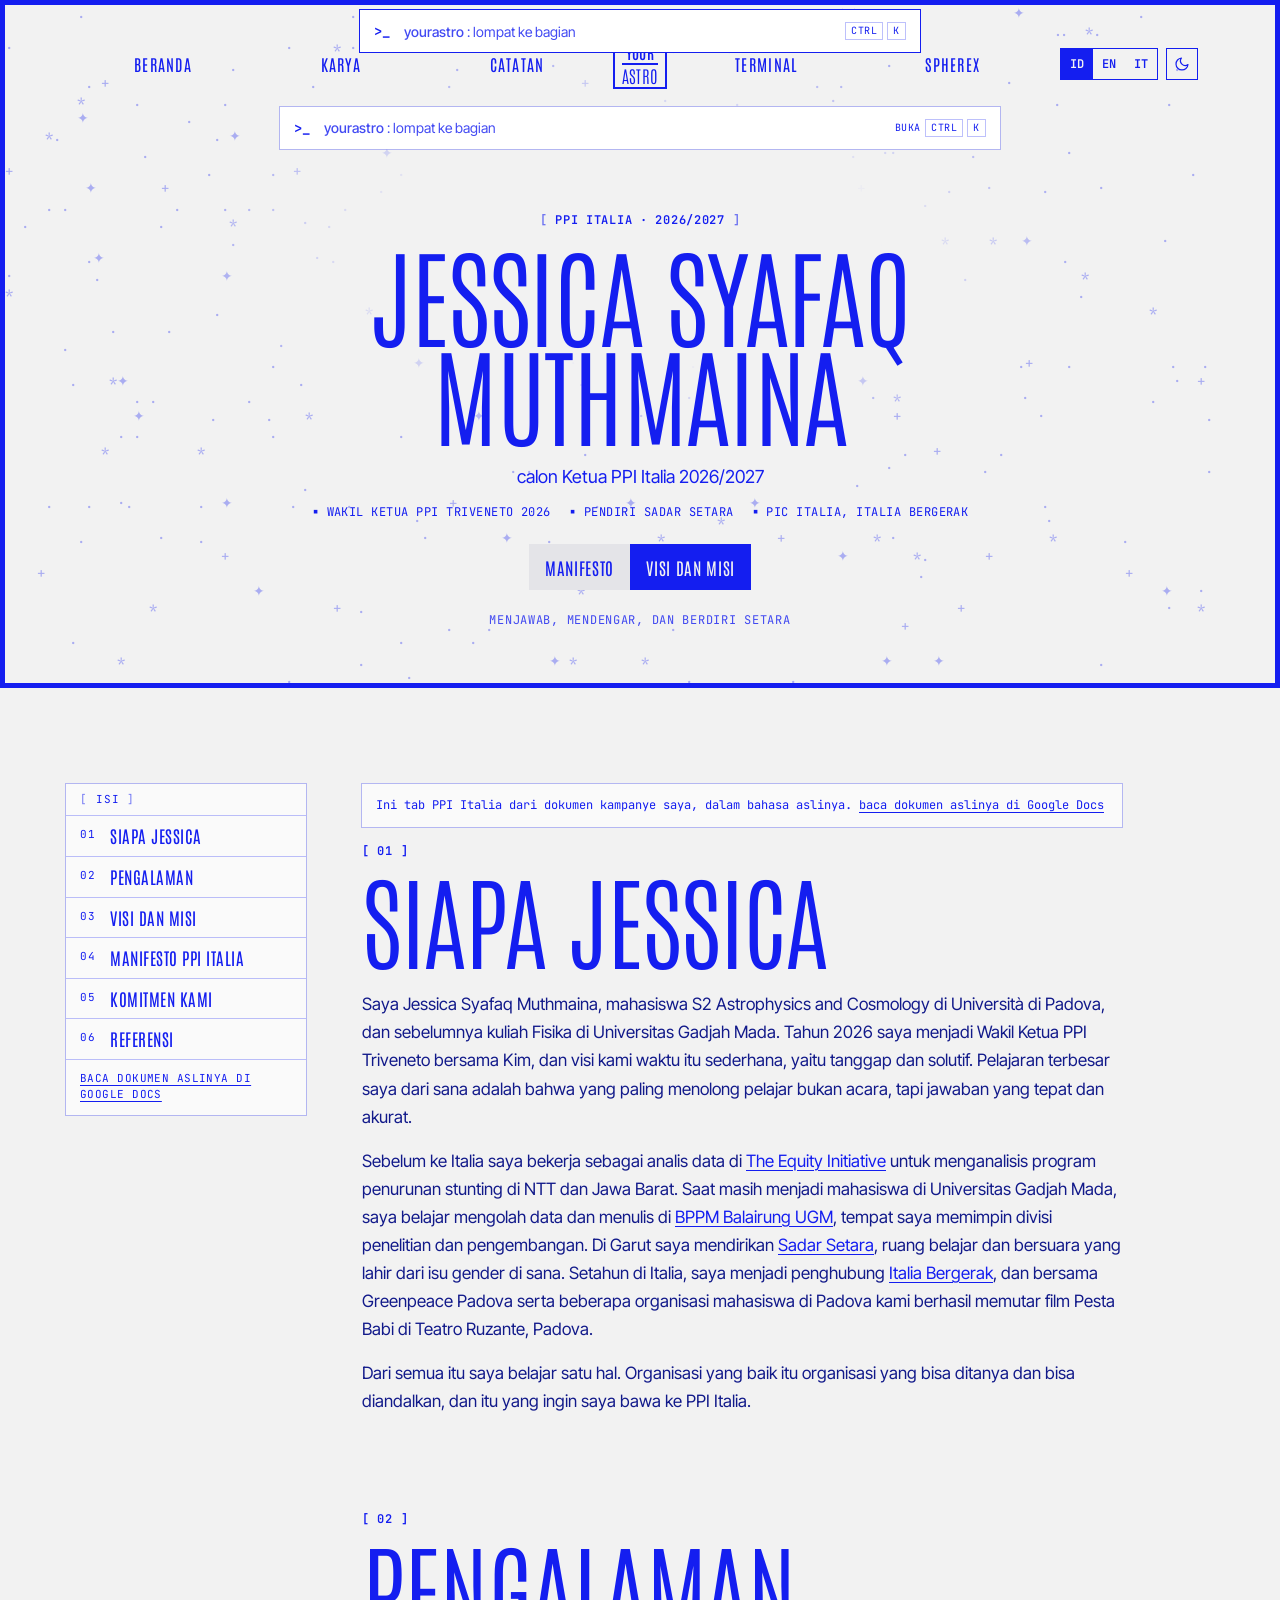
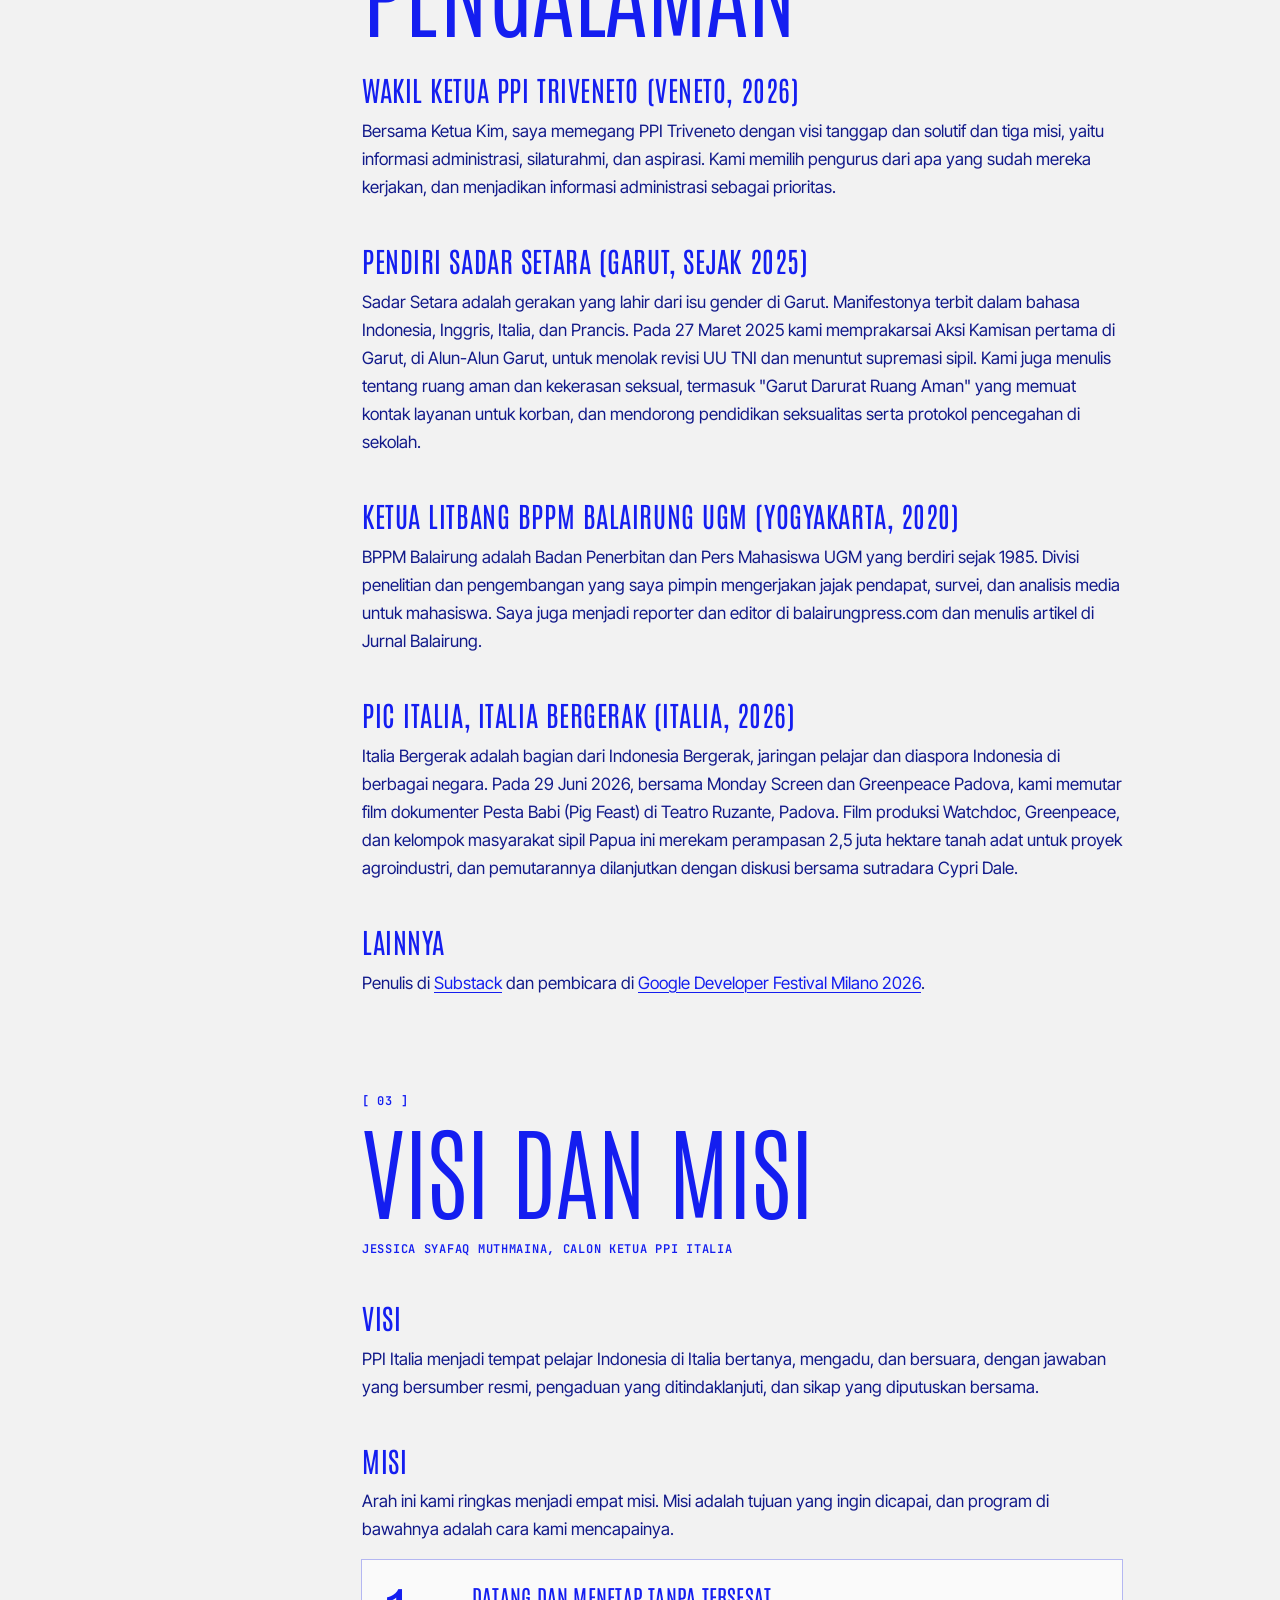
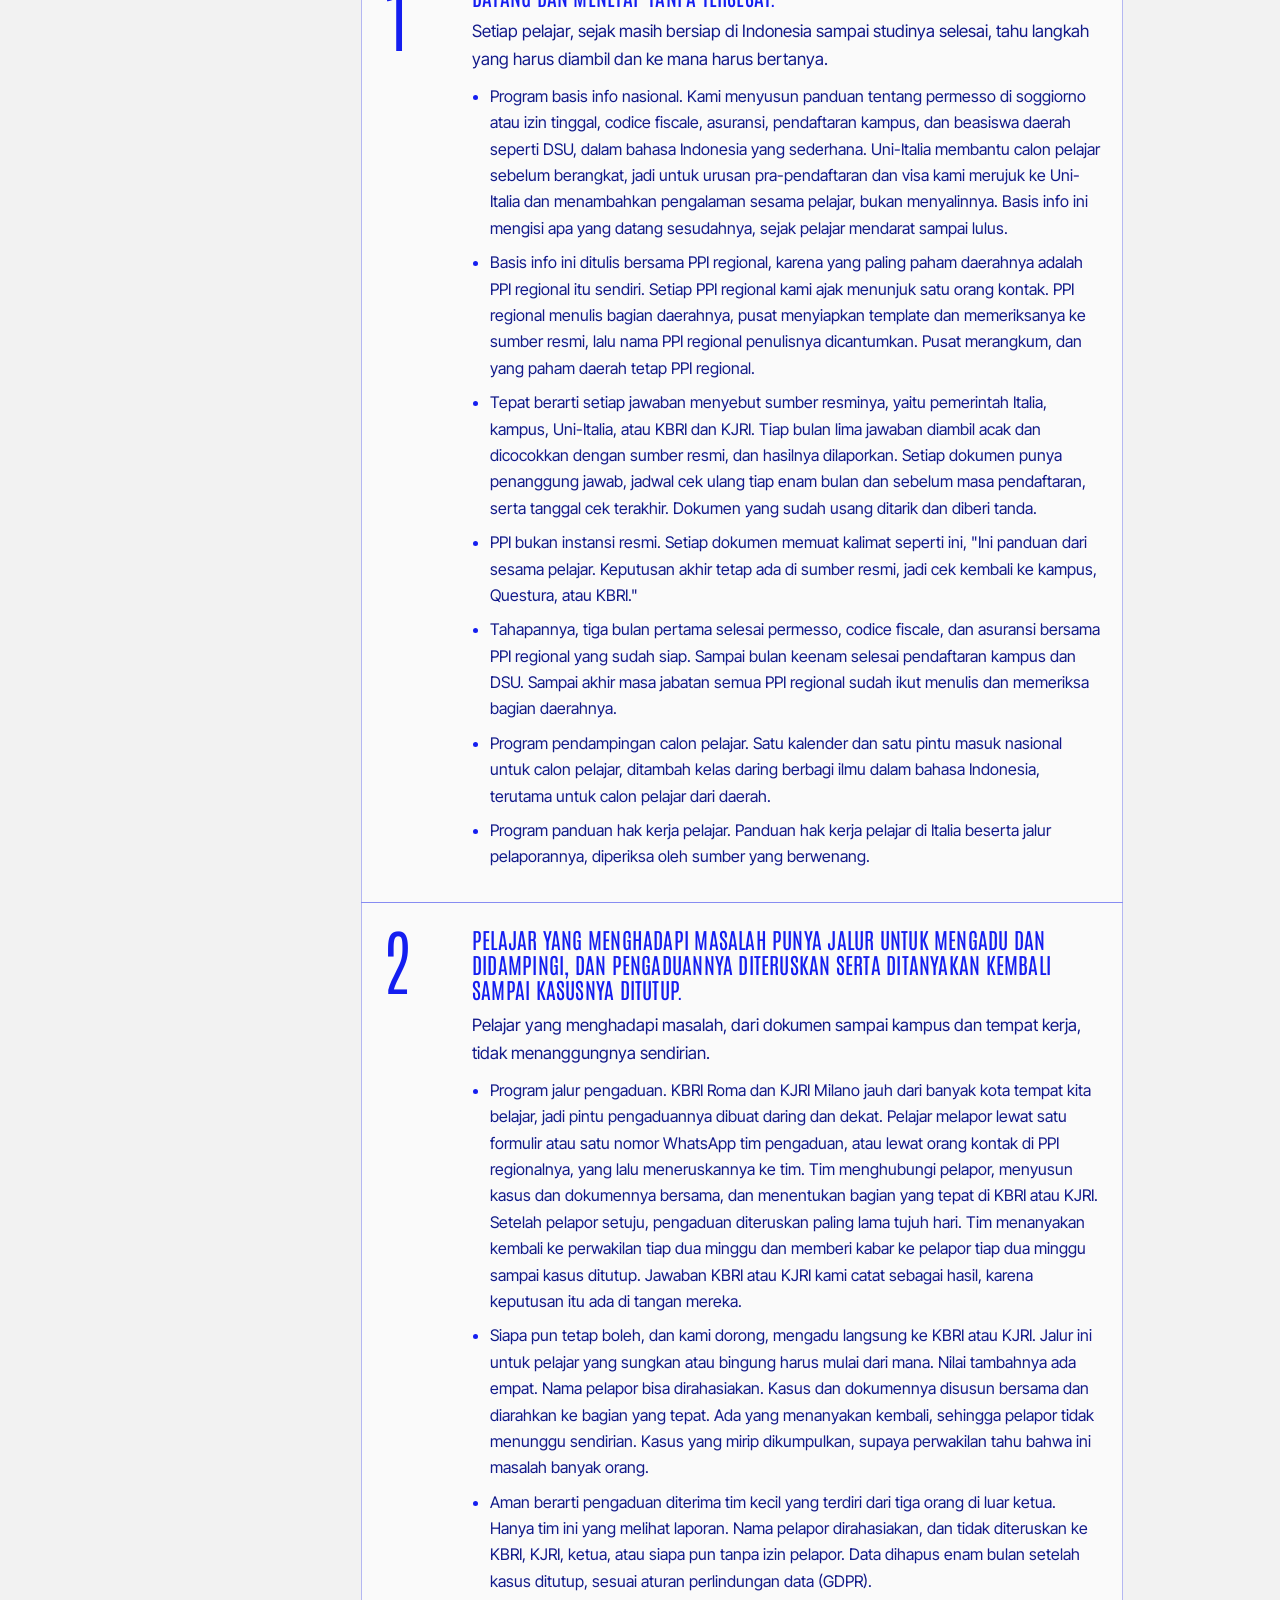
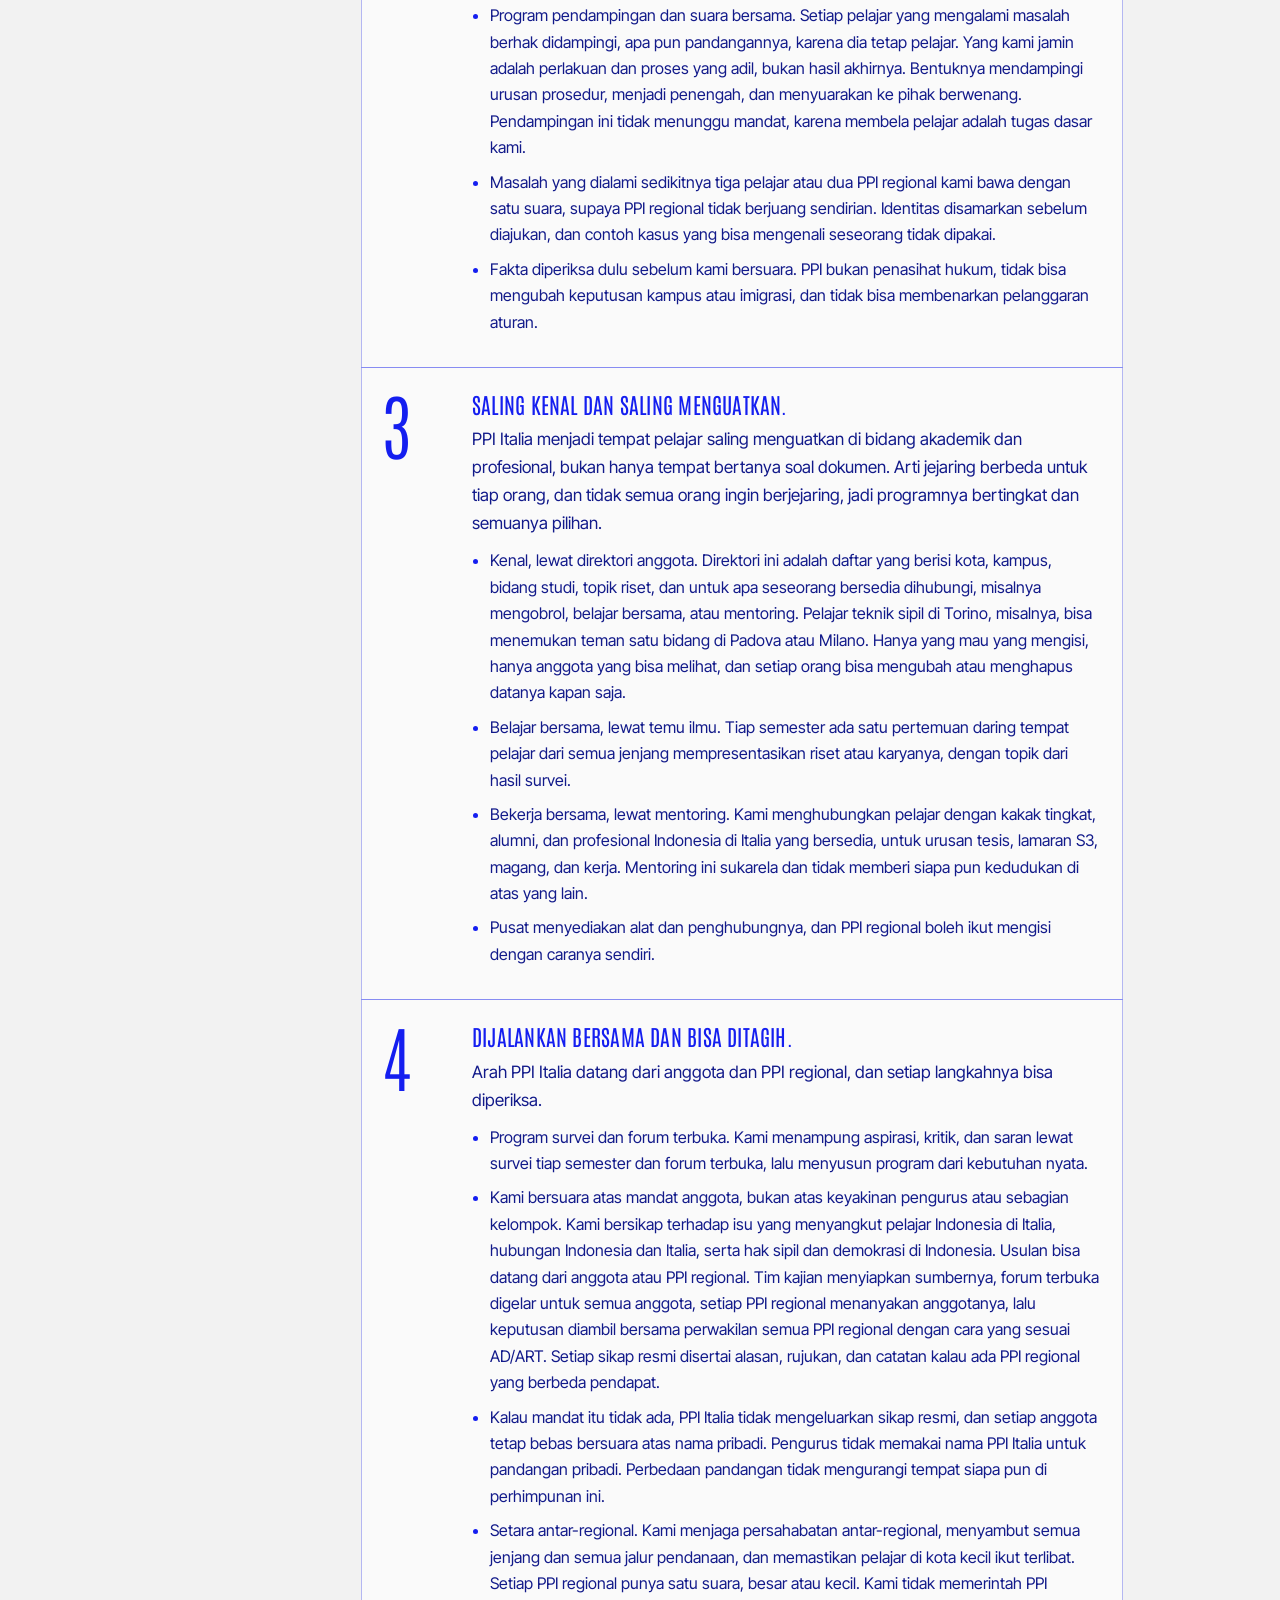
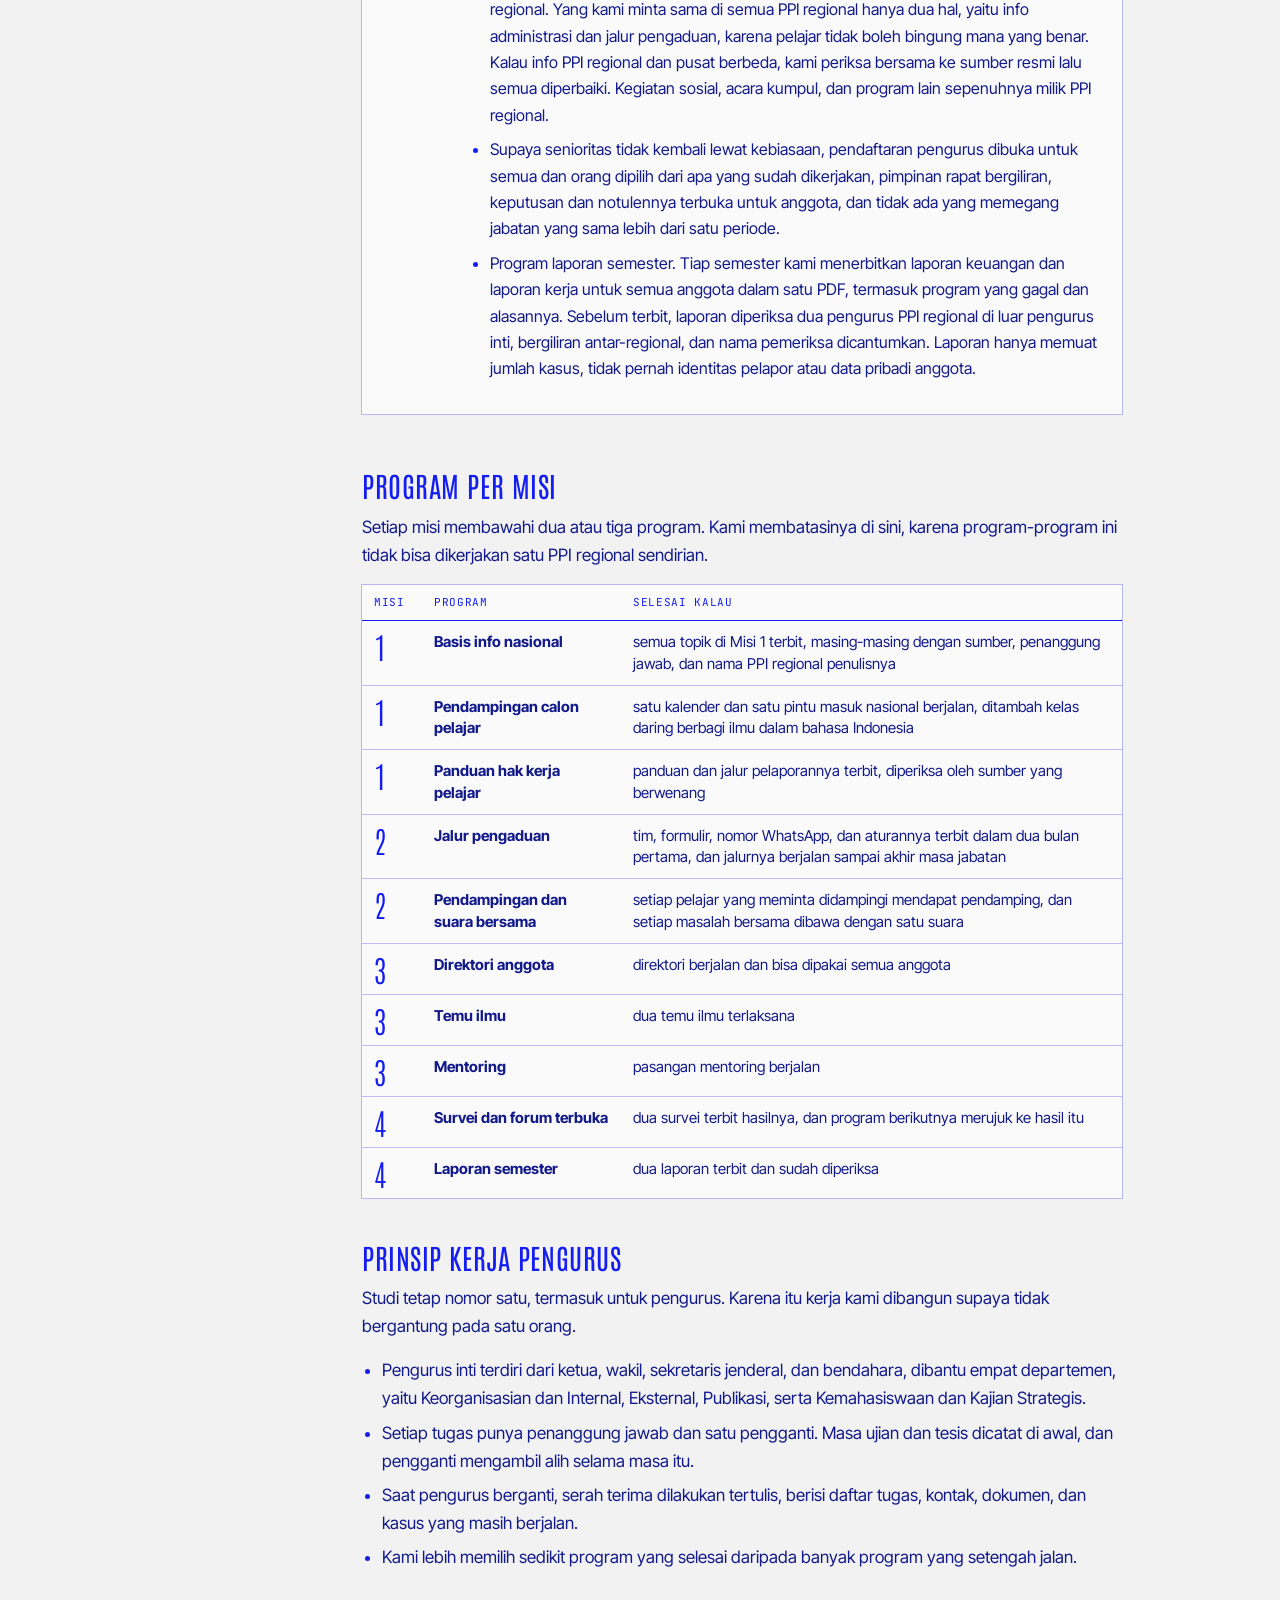
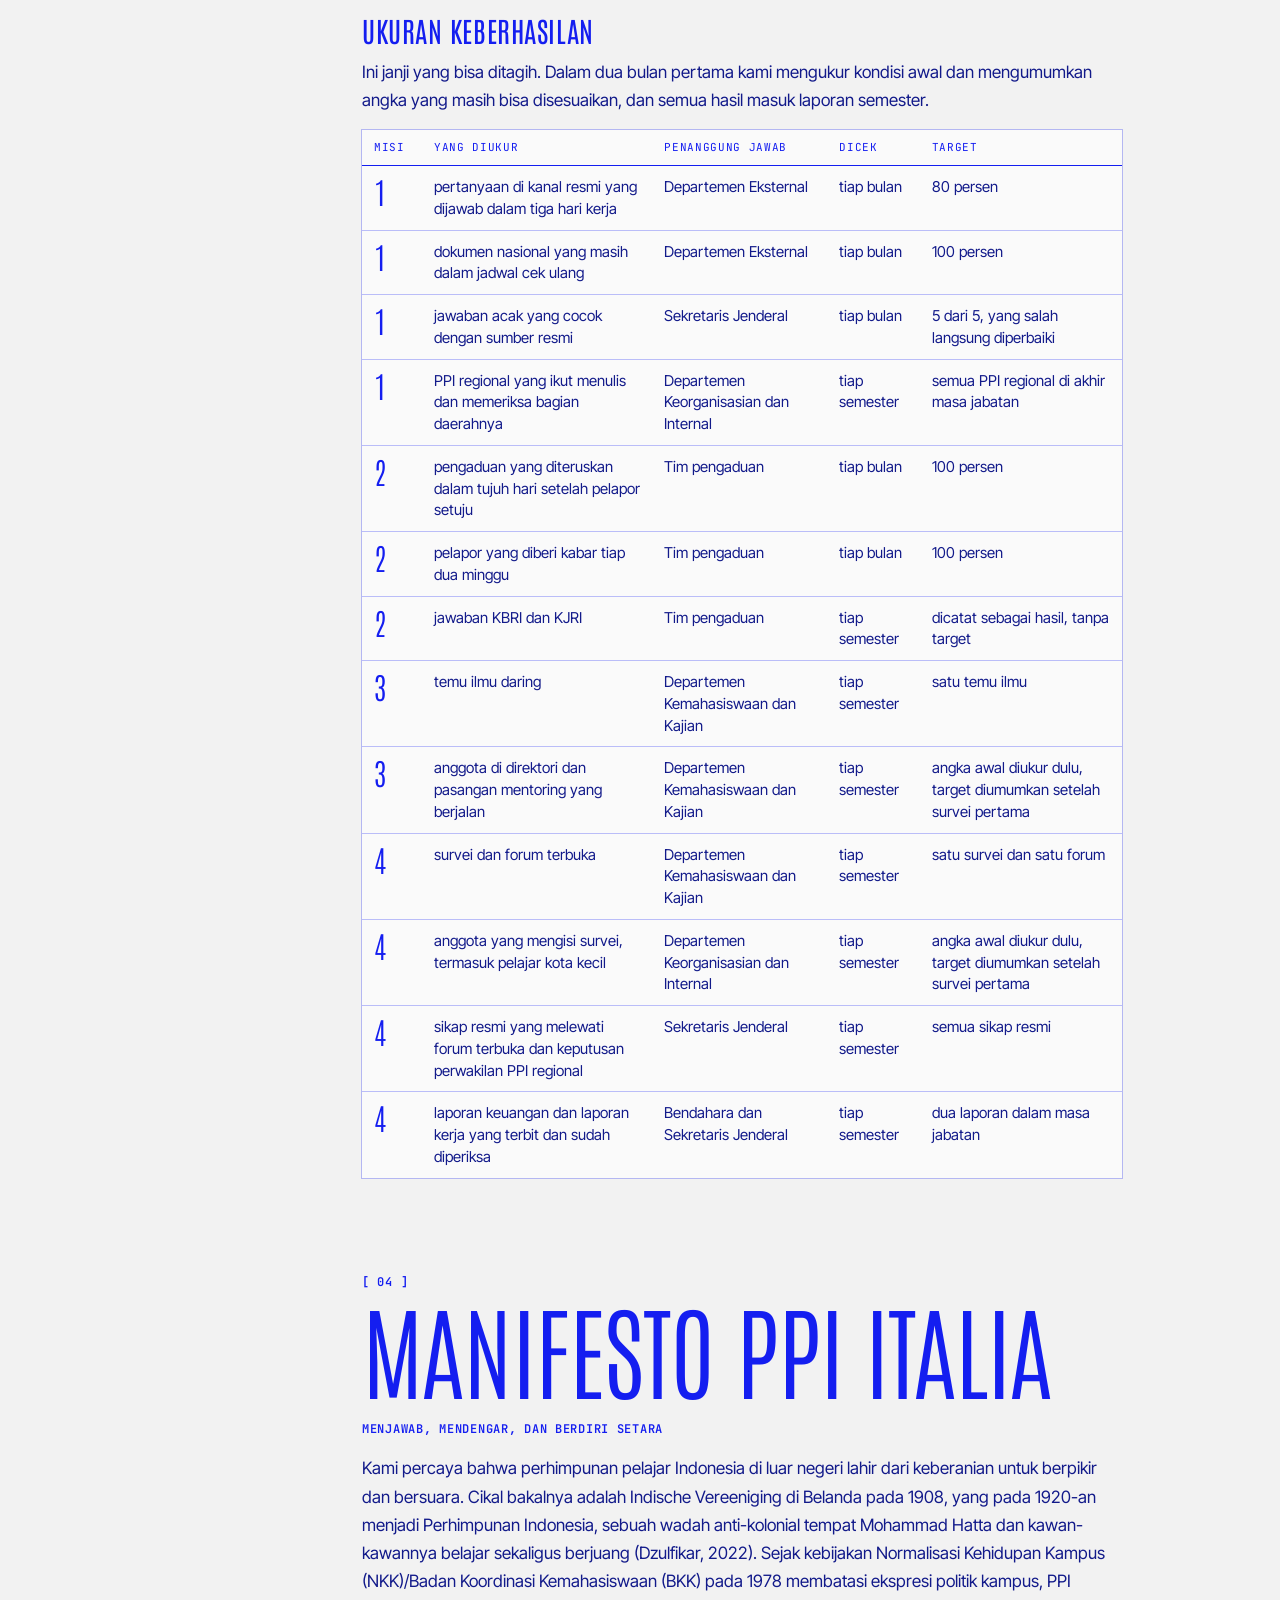
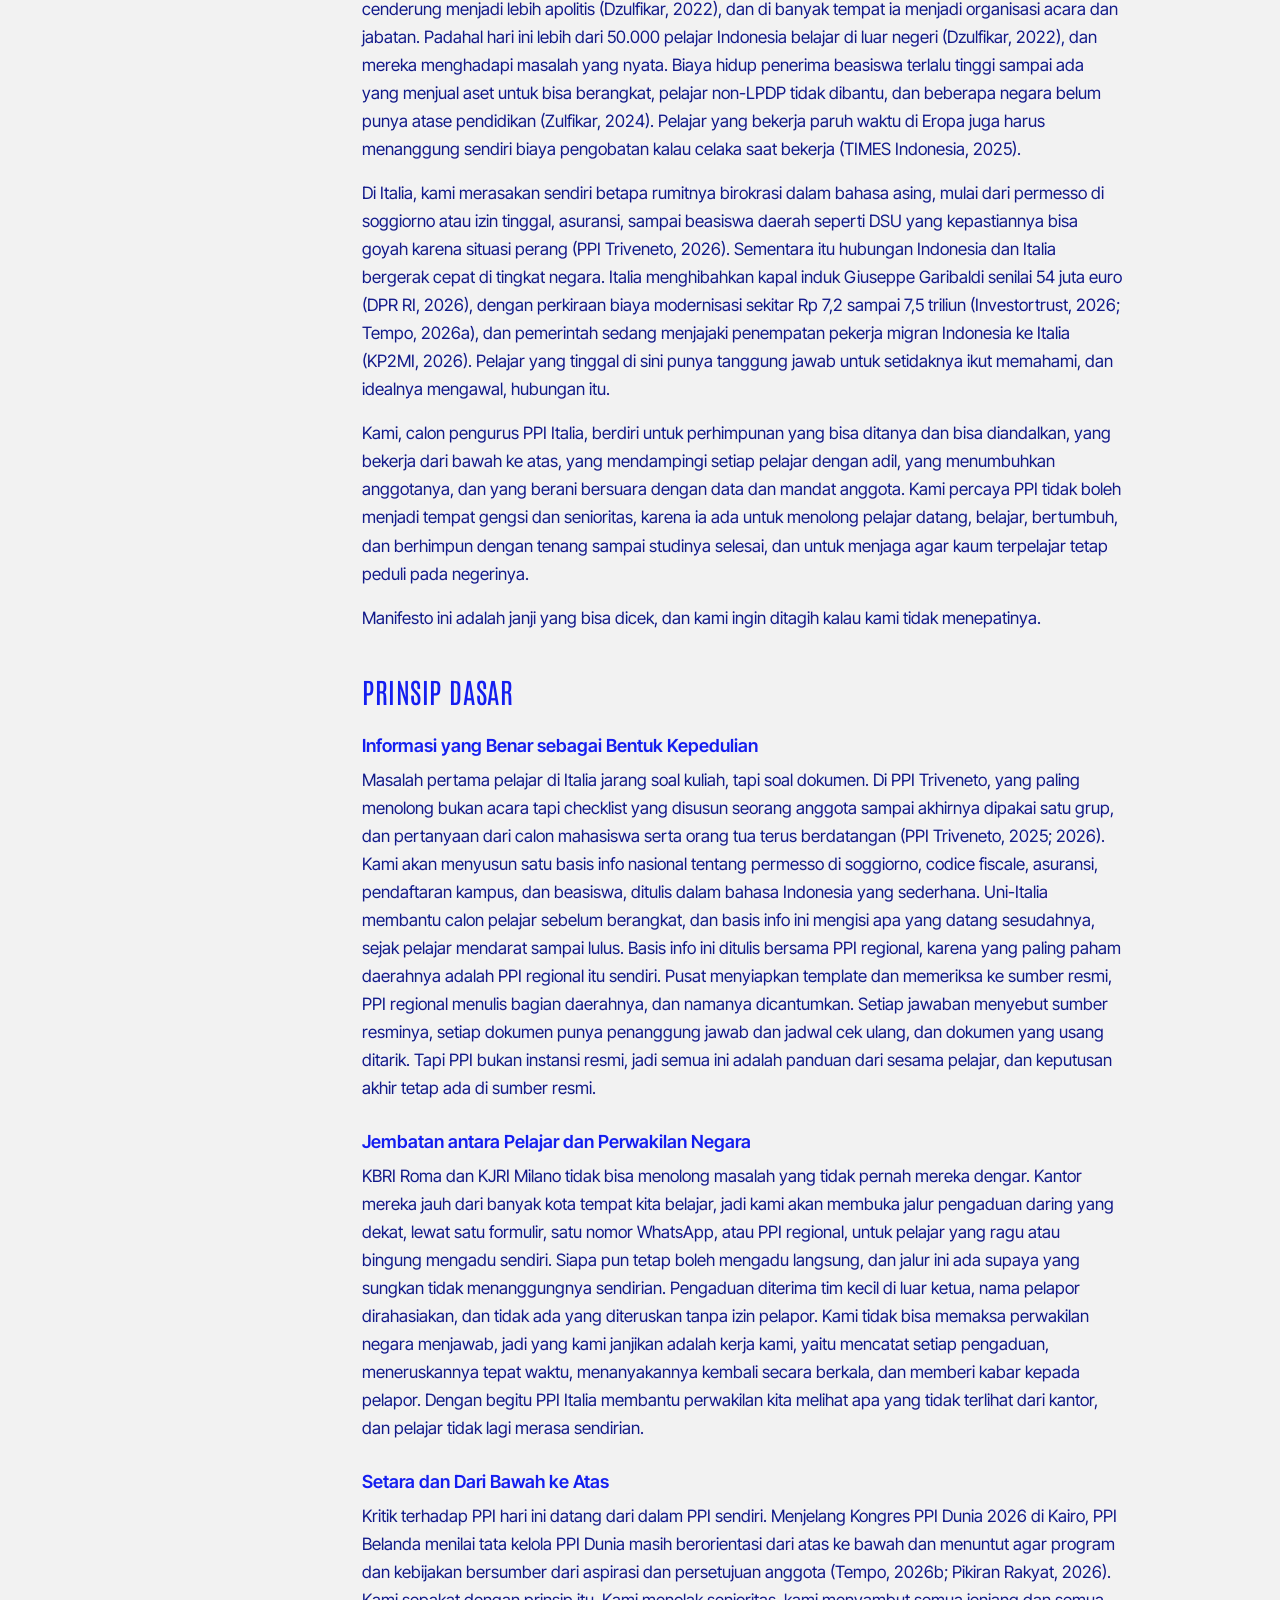
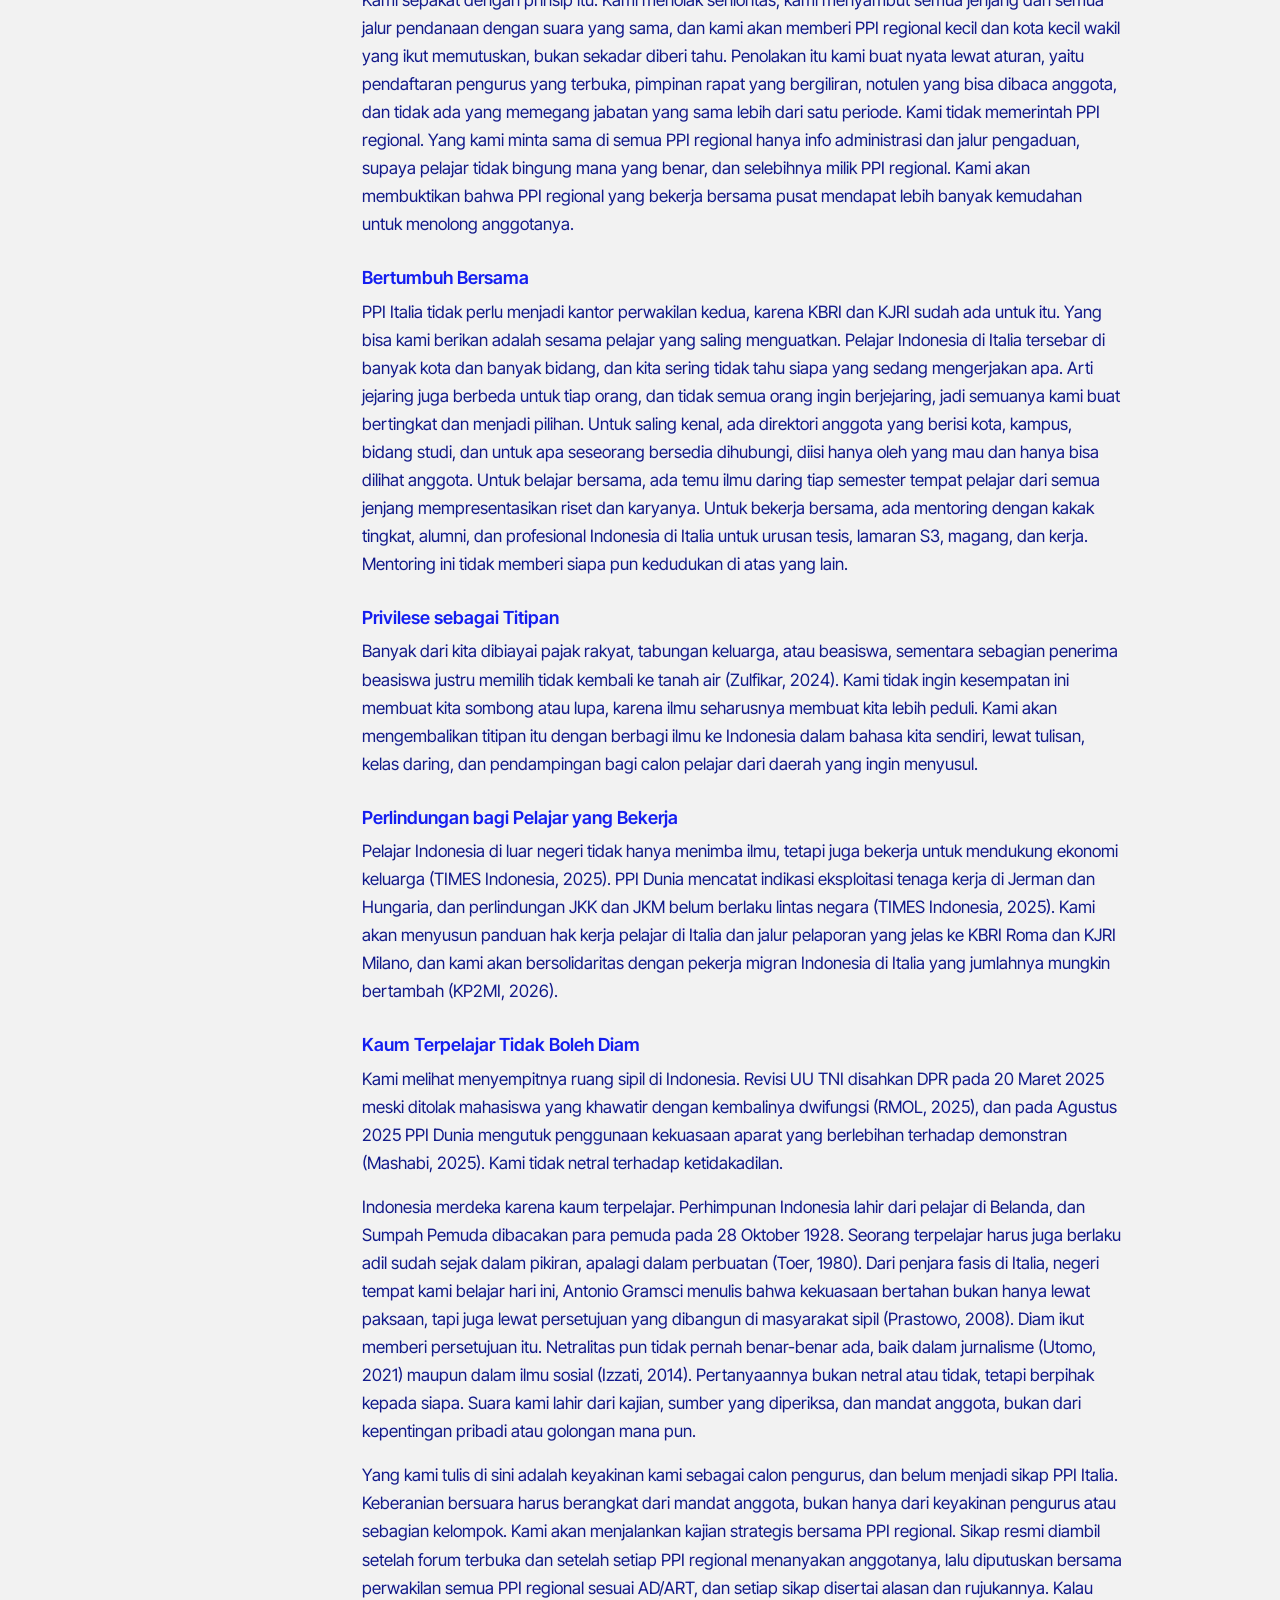
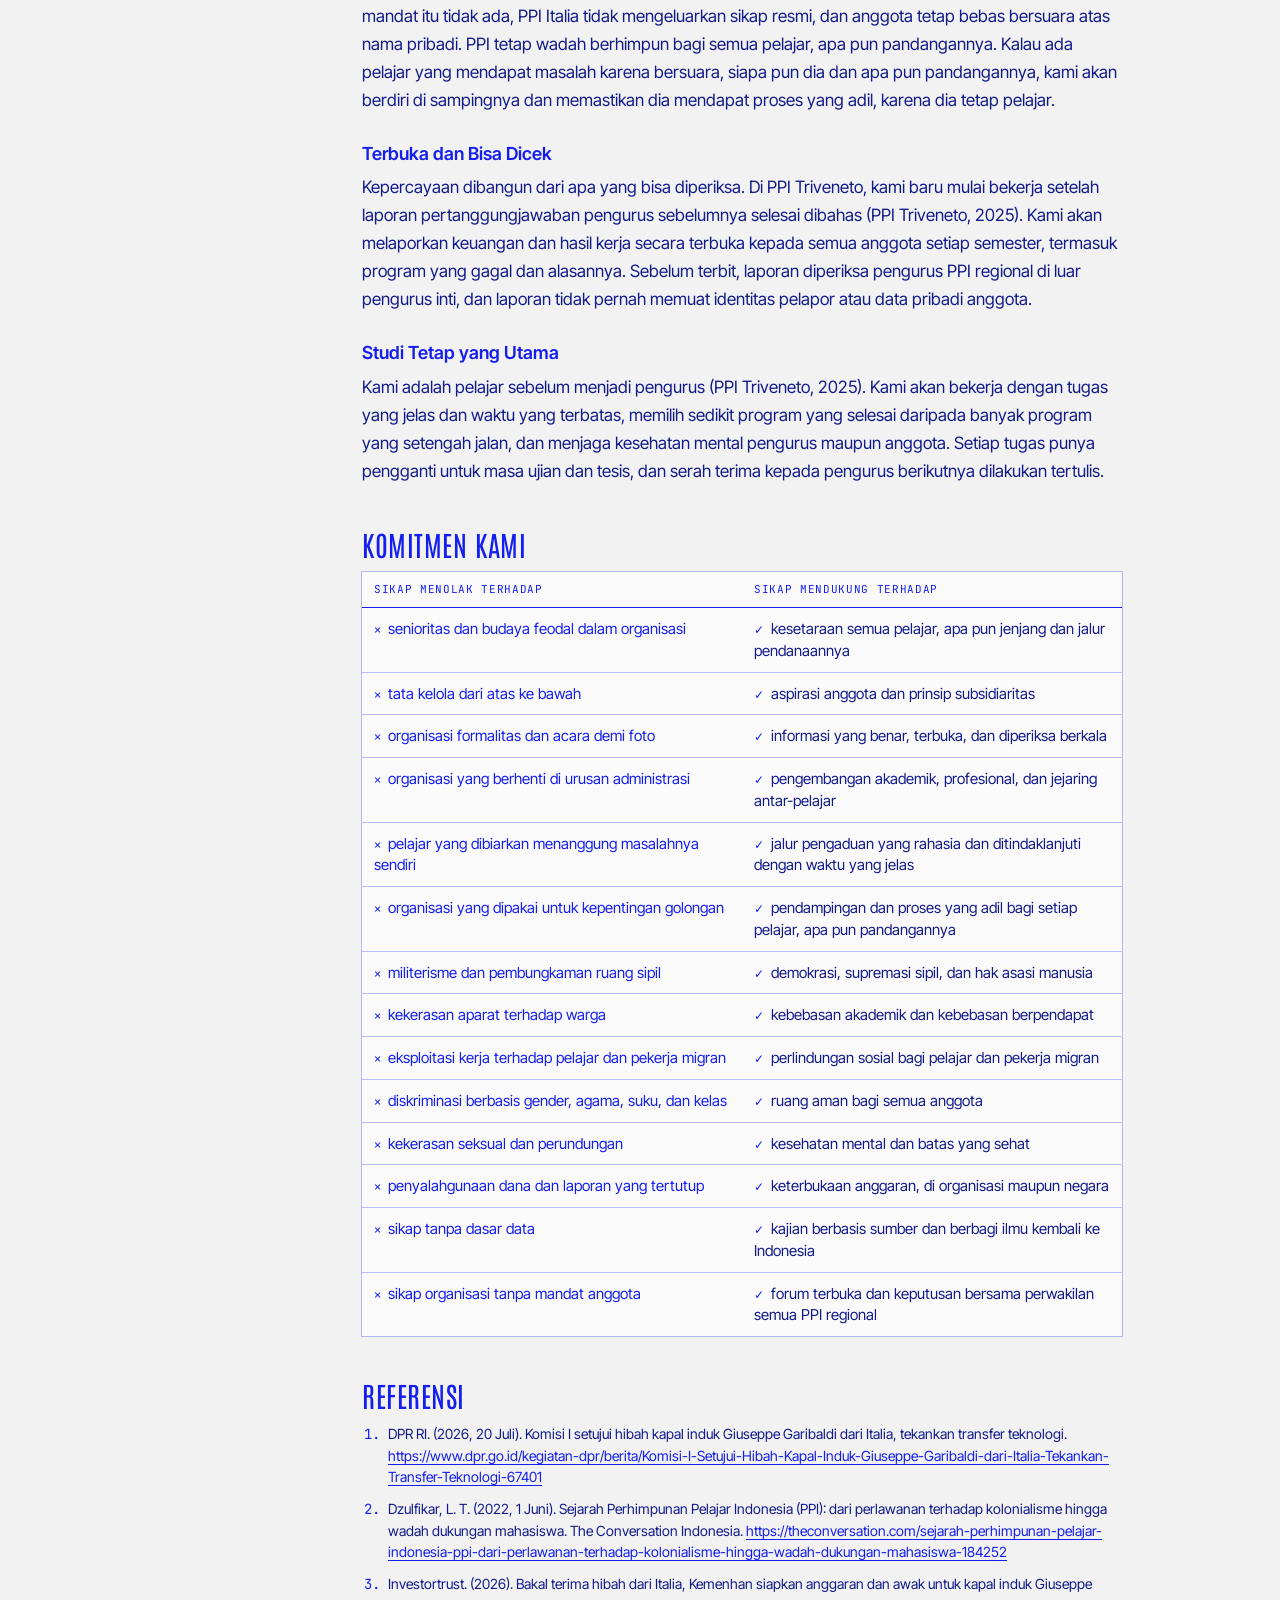
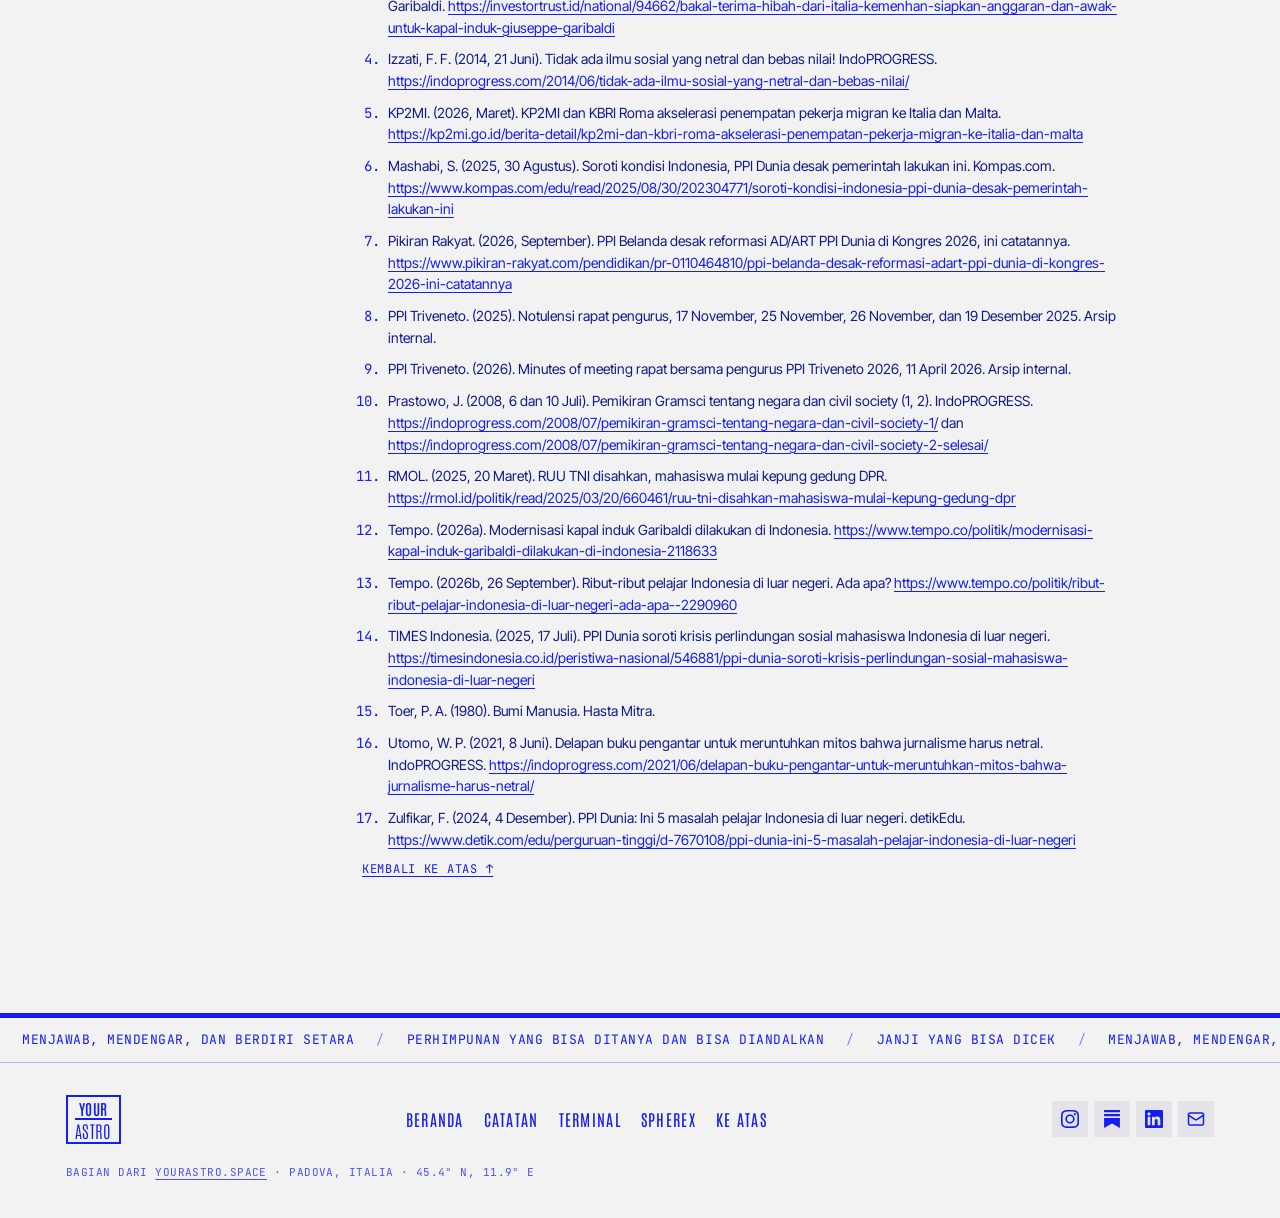
==== commit df2bcd13: "PPI Italia page in the homepage look, README for the new site" ====
--- a/PPIItalia/index.html
+++ b/PPIItalia/index.html
@@ -9,39 +9,65 @@
     <meta property="og:title" content="PPI Italia | Jessica Syafaq Muthmaina">
     <meta property="og:description" content="Visi, misi, program dan manifesto calon Ketua PPI Italia 2026/2027. Bahasa Indonesia, English, Italiano.">
     <meta property="og:url" content="https://www.yourastro.space/PPIItalia/">
+    <meta property="og:image" content="https://www.yourastro.space/img/jessica-portrait.jpg">
     <link rel="canonical" href="https://www.yourastro.space/PPIItalia/">
     <meta name="theme-color" content="#f2f2f2">
     <link rel="icon" type="image/png" href="/img/favicon.png?v=2">
     <link rel="apple-touch-icon" href="/img/apple-touch-icon.png?v=2">
     <link rel="preconnect" href="https://fonts.googleapis.com">
     <link rel="preconnect" href="https://fonts.gstatic.com" crossorigin>
-    <link href="https://fonts.googleapis.com/css2?family=Antonio:wght@200;400;600&family=Inter+Tight:ital,wght@0,400;0,500;0,600;0,700;1,400&family=JetBrains+Mono:wght@400;600&display=swap" rel="stylesheet">
-    <link rel="stylesheet" href="/PPIItalia/ppi.css?v=1">
+    <link href="https://fonts.googleapis.com/css2?family=Antonio:wght@200;300;400;600&family=Inter+Tight:ital,wght@0,400;0,500;0,600;0,700;1,400&family=JetBrains+Mono:wght@400;600&display=swap" rel="stylesheet">
+    <link rel="stylesheet" href="/home.css?v=6">
+    <link rel="stylesheet" href="/PPIItalia/ppi.css?v=3">
 </head>
 <body id="top">
     <a class="skip" href="#main" data-t="skip">Langsung ke isi</a>
+
+    <!-- framed first screen, as on the main page -->
     <div class="frame">
+        <pre class="sky" aria-hidden="true"></pre>
         <header class="top">
+            <nav class="nav-l" aria-label="Pages">
+                <a href="/" data-t="home">beranda</a>
+                <a href="/#work" data-t="work">karya</a>
+                <a href="/notes/" data-t="notes">catatan</a>
+            </nav>
             <a class="mark" href="/" aria-label="yourastro.space, home"><span>your</span><span>astro</span></a>
-            <nav aria-label="Pages">
-                <a href="/" data-t="home">beranda</a>
-                <a href="/notes/" data-t="notes">catatan</a>
-                <a href="/terminal/">terminal</a>
-                <a href="/SPHEREx/">SPHEREx</a>
-            </nav>
-            <div class="tools">
-                <div class="lang" role="group" aria-label="Bahasa / Language / Lingua">
-                    <button type="button" data-lang="id" aria-pressed="true" title="Bahasa Indonesia">ID</button>
-                    <button type="button" data-lang="en" aria-pressed="false" title="English">EN</button>
-                    <button type="button" data-lang="it" aria-pressed="false" title="Italiano">IT</button>
+            <div class="nav-r">
+                <nav aria-label="More pages">
+                    <a href="/terminal/">terminal</a>
+                    <a href="/SPHEREx/">SPHEREx</a>
+                </nav>
+                <div class="tools">
+                    <div class="lang" role="group" aria-label="Bahasa / Language / Lingua">
+                        <button type="button" data-lang="id" aria-pressed="true" title="Bahasa Indonesia">ID</button>
+                        <button type="button" data-lang="en" aria-pressed="false" title="English">EN</button>
+                        <button type="button" data-lang="it" aria-pressed="false" title="Italiano">IT</button>
+                    </div>
+                    <button type="button" class="theme-toggle" aria-label="Switch to dark mode" title="Dark mode"><svg class="t-moon" viewBox="0 0 24 24" fill="none" stroke="currentColor" stroke-width="1.8" stroke-linecap="round" stroke-linejoin="round" aria-hidden="true"><path d="M21 12.8A9 9 0 1 1 11.2 3a7 7 0 0 0 9.8 9.8z"/></svg><svg class="t-sun" viewBox="0 0 24 24" fill="none" stroke="currentColor" stroke-width="1.8" stroke-linecap="round" aria-hidden="true"><circle cx="12" cy="12" r="4"/><path d="M12 2v2M12 20v2M4.9 4.9l1.4 1.4M17.7 17.7l1.4 1.4M2 12h2M20 12h2M4.9 19.1l1.4-1.4M17.7 6.3l1.4-1.4"/></svg></button>
                 </div>
-                <button type="button" class="theme-toggle" aria-label="Switch to dark mode" title="Dark mode"><svg class="t-moon" viewBox="0 0 24 24" fill="none" stroke="currentColor" stroke-width="1.8" stroke-linecap="round" stroke-linejoin="round" aria-hidden="true"><path d="M21 12.8A9 9 0 1 1 11.2 3a7 7 0 0 0 9.8 9.8z"/></svg><svg class="t-sun" viewBox="0 0 24 24" fill="none" stroke="currentColor" stroke-width="1.8" stroke-linecap="round" aria-hidden="true"><circle cx="12" cy="12" r="4"/><path d="M12 2v2M12 20v2M4.9 4.9l1.4 1.4M17.7 17.7l1.4 1.4M2 12h2M20 12h2M4.9 19.1l1.4-1.4M17.7 6.3l1.4-1.4"/></svg></button>
             </div>
         </header>
-        <section class="hero">
-            <p class="eyebrow"><span aria-hidden="true">[ </span>PPI Italia · 2026/2027<span aria-hidden="true"> ]</span></p>
+
+        <button class="cmdbar" type="button" aria-haspopup="dialog" aria-controls="cmdk">
+            <span class="cmd-glyph" aria-hidden="true">&gt;_</span>
+            <span class="cmd-text"><b>yourastro</b> : <span data-t="bar">lompat ke bagian</span></span>
+            <span class="cmd-keys"><span data-t="open">buka</span> <kbd class="k-mod">Ctrl</kbd><kbd>K</kbd></span>
+        </button>
+
+        <section class="hero ppi-hero">
+            <p class="eyebrow">PPI Italia · 2026/2027</p>
             <h1>Jessica Syafaq Muthmaina</h1>
             <p class="lede" data-t="cand">calon Ketua PPI Italia 2026/2027</p>
+            <ul class="creds" aria-label="In short">
+                <li data-t="c1">Wakil Ketua PPI Triveneto 2026</li>
+                <li data-t="c2">Pendiri Sadar Setara</li>
+                <li data-t="c3">PIC Italia, Italia Bergerak</li>
+            </ul>
+            <div class="btns">
+                <a class="btn btn-grey" data-jump="manifesto" href="#id-159" data-t="b2">manifesto</a>
+                <a class="btn" data-jump="vision" href="#id-15" data-t="b1">visi dan misi</a>
+            </div>
             <p class="motto" data-t="motto">Menjawab, Mendengar, dan Berdiri Setara</p>
         </section>
     </div>
@@ -53,7 +79,7 @@
         <article class="d-body">
             <p class="d-note">Ini tab PPI Italia dari dokumen kampanye saya, dalam bahasa aslinya. <a href="https://docs.google.com/document/d/1W4XUMVpLaxO4JfGYHGC-EKckjGVVfWPgDKfkYUglbU4/edit?tab=t.cyjbb1bv1n69">baca dokumen aslinya di Google Docs</a></p>
             <h2 class="d-h2" id="id-0">Siapa Jessica</h2><p>Saya Jessica Syafaq Muthmaina, mahasiswa S2 Astrophysics and Cosmology di Università di Padova, dan sebelumnya kuliah Fisika di Universitas Gadjah Mada. Tahun 2026 saya menjadi Wakil Ketua PPI Triveneto bersama Kim, dan visi kami waktu itu sederhana, yaitu tanggap dan solutif. Pelajaran terbesar saya dari sana adalah bahwa yang paling menolong pelajar bukan acara, tapi jawaban yang tepat dan akurat.</p><p>Sebelum ke Italia saya bekerja sebagai analis data di <a href="https://www.equityinitiative.org/">The Equity Initiative</a> untuk menganalisis program penurunan stunting di NTT dan Jawa Barat. Saat masih menjadi mahasiswa di Universitas Gadjah Mada, saya belajar mengolah data dan menulis di <a href="https://balairungpress.com/">BPPM Balairung UGM</a>, tempat saya memimpin divisi penelitian dan pengembangan. Di Garut saya mendirikan <a href="https://www.instagram.com/sadarsetara/">Sadar Setara</a>, ruang belajar dan bersuara yang lahir dari isu gender di sana. Setahun di Italia, saya menjadi penghubung <a href="https://www.instagram.com/italiabergerak/">Italia Bergerak</a>, dan bersama Greenpeace Padova serta beberapa organisasi mahasiswa di Padova kami berhasil memutar film Pesta Babi di Teatro Ruzante, Padova.</p><p>Dari semua itu saya belajar satu hal. Organisasi yang baik itu organisasi yang bisa ditanya dan bisa diandalkan, dan itu yang ingin saya bawa ke PPI Italia.</p><h2 class="d-h2" id="id-4">Pengalaman</h2><h3 class="d-h3">Wakil Ketua PPI Triveneto (Veneto, 2026)</h3><p>Bersama Ketua Kim, saya memegang PPI Triveneto dengan visi tanggap dan solutif dan tiga misi, yaitu informasi administrasi, silaturahmi, dan aspirasi. Kami memilih pengurus dari apa yang sudah mereka kerjakan, dan menjadikan informasi administrasi sebagai prioritas.</p><h3 class="d-h3">Pendiri Sadar Setara (Garut, sejak 2025)</h3><p>Sadar Setara adalah gerakan yang lahir dari isu gender di Garut. Manifestonya terbit dalam bahasa Indonesia, Inggris, Italia, dan Prancis. Pada 27 Maret 2025 kami memprakarsai Aksi Kamisan pertama di Garut, di Alun-Alun Garut, untuk menolak revisi UU TNI dan menuntut supremasi sipil. Kami juga menulis tentang ruang aman dan kekerasan seksual, termasuk "Garut Darurat Ruang Aman" yang memuat kontak layanan untuk korban, dan mendorong pendidikan seksualitas serta protokol pencegahan di sekolah.</p><h3 class="d-h3">Ketua Litbang BPPM Balairung UGM (Yogyakarta, 2020)</h3><p>BPPM Balairung adalah Badan Penerbitan dan Pers Mahasiswa UGM yang berdiri sejak 1985. Divisi penelitian dan pengembangan yang saya pimpin mengerjakan jajak pendapat, survei, dan analisis media untuk mahasiswa. Saya juga menjadi reporter dan editor di balairungpress.com dan menulis artikel di Jurnal Balairung.</p><h3 class="d-h3">PIC Italia, Italia Bergerak (Italia, 2026)</h3><p>Italia Bergerak adalah bagian dari Indonesia Bergerak, jaringan pelajar dan diaspora Indonesia di berbagai negara. Pada 29 Juni 2026, bersama Monday Screen dan Greenpeace Padova, kami memutar film dokumenter Pesta Babi (Pig Feast) di Teatro Ruzante, Padova. Film produksi Watchdoc, Greenpeace, dan kelompok masyarakat sipil Papua ini merekam perampasan 2,5 juta hektare tanah adat untuk proyek agroindustri, dan pemutarannya dilanjutkan dengan diskusi bersama sutradara Cypri Dale.</p><h3 class="d-h3">Lainnya</h3><p>Penulis di <a href="https://yourastrophysicist.substack.com/">Substack</a> dan pembicara di <a href="https://2026.devfestmilano.it/it/speakers/jessica-syafaq-muthmaina/">Google Developer Festival Milano 2026</a>.</p><h2 class="d-h2" id="id-15">Visi dan Misi</h2><p class="d-lead">Jessica Syafaq Muthmaina, calon Ketua PPI Italia</p><h3 class="d-h3">Visi</h3><p>PPI Italia menjadi tempat pelajar Indonesia di Italia bertanya, mengadu, dan bersuara, dengan jawaban yang bersumber resmi, pengaduan yang ditindaklanjuti, dan sikap yang diputuskan bersama.</p><h3 class="d-h3">Misi</h3><p>Arah ini kami ringkas menjadi empat misi. Misi adalah tujuan yang ingin dicapai, dan program di bawahnya adalah cara kami mencapainya.</p><div class="mission"><div class="m-num">1</div><div class="m-body"><h4>Datang dan menetap tanpa tersesat.</h4><p>Setiap pelajar, sejak masih bersiap di Indonesia sampai studinya selesai, tahu langkah yang harus diambil dan ke mana harus bertanya.</p><ul><li>Program basis info nasional. Kami menyusun panduan tentang permesso di soggiorno atau izin tinggal, codice fiscale, asuransi, pendaftaran kampus, dan beasiswa daerah seperti DSU, dalam bahasa Indonesia yang sederhana. Uni-Italia membantu calon pelajar sebelum berangkat, jadi untuk urusan pra-pendaftaran dan visa kami merujuk ke Uni-Italia dan menambahkan pengalaman sesama pelajar, bukan menyalinnya. Basis info ini mengisi apa yang datang sesudahnya, sejak pelajar mendarat sampai lulus.</li><li>Basis info ini ditulis bersama PPI regional, karena yang paling paham daerahnya adalah PPI regional itu sendiri. Setiap PPI regional kami ajak menunjuk satu orang kontak. PPI regional menulis bagian daerahnya, pusat menyiapkan template dan memeriksanya ke sumber resmi, lalu nama PPI regional penulisnya dicantumkan. Pusat merangkum, dan yang paham daerah tetap PPI regional.</li><li>Tepat berarti setiap jawaban menyebut sumber resminya, yaitu pemerintah Italia, kampus, Uni-Italia, atau KBRI dan KJRI. Tiap bulan lima jawaban diambil acak dan dicocokkan dengan sumber resmi, dan hasilnya dilaporkan. Setiap dokumen punya penanggung jawab, jadwal cek ulang tiap enam bulan dan sebelum masa pendaftaran, serta tanggal cek terakhir. Dokumen yang sudah usang ditarik dan diberi tanda.</li><li>PPI bukan instansi resmi. Setiap dokumen memuat kalimat seperti ini, "Ini panduan dari sesama pelajar. Keputusan akhir tetap ada di sumber resmi, jadi cek kembali ke kampus, Questura, atau KBRI."</li><li>Tahapannya, tiga bulan pertama selesai permesso, codice fiscale, dan asuransi bersama PPI regional yang sudah siap. Sampai bulan keenam selesai pendaftaran kampus dan DSU. Sampai akhir masa jabatan semua PPI regional sudah ikut menulis dan memeriksa bagian daerahnya.</li><li>Program pendampingan calon pelajar. Satu kalender dan satu pintu masuk nasional untuk calon pelajar, ditambah kelas daring berbagi ilmu dalam bahasa Indonesia, terutama untuk calon pelajar dari daerah.</li><li>Program panduan hak kerja pelajar. Panduan hak kerja pelajar di Italia beserta jalur pelaporannya, diperiksa oleh sumber yang berwenang.</li></ul></div></div><div class="mission"><div class="m-num">2</div><div class="m-body"><h4>Pelajar yang menghadapi masalah punya jalur untuk mengadu dan didampingi, dan pengaduannya diteruskan serta ditanyakan kembali sampai kasusnya ditutup.</h4><p>Pelajar yang menghadapi masalah, dari dokumen sampai kampus dan tempat kerja, tidak menanggungnya sendirian.</p><ul><li>Program jalur pengaduan. KBRI Roma dan KJRI Milano jauh dari banyak kota tempat kita belajar, jadi pintu pengaduannya dibuat daring dan dekat. Pelajar melapor lewat satu formulir atau satu nomor WhatsApp tim pengaduan, atau lewat orang kontak di PPI regionalnya, yang lalu meneruskannya ke tim. Tim menghubungi pelapor, menyusun kasus dan dokumennya bersama, dan menentukan bagian yang tepat di KBRI atau KJRI. Setelah pelapor setuju, pengaduan diteruskan paling lama tujuh hari. Tim menanyakan kembali ke perwakilan tiap dua minggu dan memberi kabar ke pelapor tiap dua minggu sampai kasus ditutup. Jawaban KBRI atau KJRI kami catat sebagai hasil, karena keputusan itu ada di tangan mereka.</li><li>Siapa pun tetap boleh, dan kami dorong, mengadu langsung ke KBRI atau KJRI. Jalur ini untuk pelajar yang sungkan atau bingung harus mulai dari mana. Nilai tambahnya ada empat. Nama pelapor bisa dirahasiakan. Kasus dan dokumennya disusun bersama dan diarahkan ke bagian yang tepat. Ada yang menanyakan kembali, sehingga pelapor tidak menunggu sendirian. Kasus yang mirip dikumpulkan, supaya perwakilan tahu bahwa ini masalah banyak orang.</li><li>Aman berarti pengaduan diterima tim kecil yang terdiri dari tiga orang di luar ketua. Hanya tim ini yang melihat laporan. Nama pelapor dirahasiakan, dan tidak diteruskan ke KBRI, KJRI, ketua, atau siapa pun tanpa izin pelapor. Data dihapus enam bulan setelah kasus ditutup, sesuai aturan perlindungan data (GDPR).</li><li>Program pendampingan dan suara bersama. Setiap pelajar yang mengalami masalah berhak didampingi, apa pun pandangannya, karena dia tetap pelajar. Yang kami jamin adalah perlakuan dan proses yang adil, bukan hasil akhirnya. Bentuknya mendampingi urusan prosedur, menjadi penengah, dan menyuarakan ke pihak berwenang. Pendampingan ini tidak menunggu mandat, karena membela pelajar adalah tugas dasar kami.</li><li>Masalah yang dialami sedikitnya tiga pelajar atau dua PPI regional kami bawa dengan satu suara, supaya PPI regional tidak berjuang sendirian. Identitas disamarkan sebelum diajukan, dan contoh kasus yang bisa mengenali seseorang tidak dipakai.</li><li>Fakta diperiksa dulu sebelum kami bersuara. PPI bukan penasihat hukum, tidak bisa mengubah keputusan kampus atau imigrasi, dan tidak bisa membenarkan pelanggaran aturan.</li></ul></div></div><div class="mission"><div class="m-num">3</div><div class="m-body"><h4>Saling kenal dan saling menguatkan.</h4><p>PPI Italia menjadi tempat pelajar saling menguatkan di bidang akademik dan profesional, bukan hanya tempat bertanya soal dokumen. Arti jejaring berbeda untuk tiap orang, dan tidak semua orang ingin berjejaring, jadi programnya bertingkat dan semuanya pilihan.</p><ul><li>Kenal, lewat direktori anggota. Direktori ini adalah daftar yang berisi kota, kampus, bidang studi, topik riset, dan untuk apa seseorang bersedia dihubungi, misalnya mengobrol, belajar bersama, atau mentoring. Pelajar teknik sipil di Torino, misalnya, bisa menemukan teman satu bidang di Padova atau Milano. Hanya yang mau yang mengisi, hanya anggota yang bisa melihat, dan setiap orang bisa mengubah atau menghapus datanya kapan saja.</li><li>Belajar bersama, lewat temu ilmu. Tiap semester ada satu pertemuan daring tempat pelajar dari semua jenjang mempresentasikan riset atau karyanya, dengan topik dari hasil survei.</li><li>Bekerja bersama, lewat mentoring. Kami menghubungkan pelajar dengan kakak tingkat, alumni, dan profesional Indonesia di Italia yang bersedia, untuk urusan tesis, lamaran S3, magang, dan kerja. Mentoring ini sukarela dan tidak memberi siapa pun kedudukan di atas yang lain.</li><li>Pusat menyediakan alat dan penghubungnya, dan PPI regional boleh ikut mengisi dengan caranya sendiri.</li></ul></div></div><div class="mission"><div class="m-num">4</div><div class="m-body"><h4>Dijalankan bersama dan bisa ditagih.</h4><p>Arah PPI Italia datang dari anggota dan PPI regional, dan setiap langkahnya bisa diperiksa.</p><ul><li>Program survei dan forum terbuka. Kami menampung aspirasi, kritik, dan saran lewat survei tiap semester dan forum terbuka, lalu menyusun program dari kebutuhan nyata.</li><li>Kami bersuara atas mandat anggota, bukan atas keyakinan pengurus atau sebagian kelompok. Kami bersikap terhadap isu yang menyangkut pelajar Indonesia di Italia, hubungan Indonesia dan Italia, serta hak sipil dan demokrasi di Indonesia. Usulan bisa datang dari anggota atau PPI regional. Tim kajian menyiapkan sumbernya, forum terbuka digelar untuk semua anggota, setiap PPI regional menanyakan anggotanya, lalu keputusan diambil bersama perwakilan semua PPI regional dengan cara yang sesuai AD/ART. Setiap sikap resmi disertai alasan, rujukan, dan catatan kalau ada PPI regional yang berbeda pendapat.</li><li>Kalau mandat itu tidak ada, PPI Italia tidak mengeluarkan sikap resmi, dan setiap anggota tetap bebas bersuara atas nama pribadi. Pengurus tidak memakai nama PPI Italia untuk pandangan pribadi. Perbedaan pandangan tidak mengurangi tempat siapa pun di perhimpunan ini.</li><li>Setara antar-regional. Kami menjaga persahabatan antar-regional, menyambut semua jenjang dan semua jalur pendanaan, dan memastikan pelajar di kota kecil ikut terlibat. Setiap PPI regional punya satu suara, besar atau kecil. Kami tidak memerintah PPI regional. Yang kami minta sama di semua PPI regional hanya dua hal, yaitu info administrasi dan jalur pengaduan, karena pelajar tidak boleh bingung mana yang benar. Kalau info PPI regional dan pusat berbeda, kami periksa bersama ke sumber resmi lalu semua diperbaiki. Kegiatan sosial, acara kumpul, dan program lain sepenuhnya milik PPI regional.</li><li>Supaya senioritas tidak kembali lewat kebiasaan, pendaftaran pengurus dibuka untuk semua dan orang dipilih dari apa yang sudah dikerjakan, pimpinan rapat bergiliran, keputusan dan notulennya terbuka untuk anggota, dan tidak ada yang memegang jabatan yang sama lebih dari satu periode.</li><li>Program laporan semester. Tiap semester kami menerbitkan laporan keuangan dan laporan kerja untuk semua anggota dalam satu PDF, termasuk program yang gagal dan alasannya. Sebelum terbit, laporan diperiksa dua pengurus PPI regional di luar pengurus inti, bergiliran antar-regional, dan nama pemeriksa dicantumkan. Laporan hanya memuat jumlah kasus, tidak pernah identitas pelapor atau data pribadi anggota.</li></ul></div></div><h3 class="d-h3">Program per misi</h3><p>Setiap misi membawahi dua atau tiga program. Kami membatasinya di sini, karena program-program ini tidak bisa dikerjakan satu PPI regional sendirian.</p><div class="tbl"><table class="t3"><thead><tr><th>misi</th><th>program</th><th>selesai kalau</th></tr></thead><tbody><tr><td class="num" data-label="misi">1</td><td data-label="program"><b>Basis info nasional</b></td><td data-label="selesai kalau">semua topik di Misi 1 terbit, masing-masing dengan sumber, penanggung jawab, dan nama PPI regional penulisnya</td></tr><tr><td class="num" data-label="misi">1</td><td data-label="program"><b>Pendampingan calon pelajar</b></td><td data-label="selesai kalau">satu kalender dan satu pintu masuk nasional berjalan, ditambah kelas daring berbagi ilmu dalam bahasa Indonesia</td></tr><tr><td class="num" data-label="misi">1</td><td data-label="program"><b>Panduan hak kerja pelajar</b></td><td data-label="selesai kalau">panduan dan jalur pelaporannya terbit, diperiksa oleh sumber yang berwenang</td></tr><tr><td class="num" data-label="misi">2</td><td data-label="program"><b>Jalur pengaduan</b></td><td data-label="selesai kalau">tim, formulir, nomor WhatsApp, dan aturannya terbit dalam dua bulan pertama, dan jalurnya berjalan sampai akhir masa jabatan</td></tr><tr><td class="num" data-label="misi">2</td><td data-label="program"><b>Pendampingan dan suara bersama</b></td><td data-label="selesai kalau">setiap pelajar yang meminta didampingi mendapat pendamping, dan setiap masalah bersama dibawa dengan satu suara</td></tr><tr><td class="num" data-label="misi">3</td><td data-label="program"><b>Direktori anggota</b></td><td data-label="selesai kalau">direktori berjalan dan bisa dipakai semua anggota</td></tr><tr><td class="num" data-label="misi">3</td><td data-label="program"><b>Temu ilmu</b></td><td data-label="selesai kalau">dua temu ilmu terlaksana</td></tr><tr><td class="num" data-label="misi">3</td><td data-label="program"><b>Mentoring</b></td><td data-label="selesai kalau">pasangan mentoring berjalan</td></tr><tr><td class="num" data-label="misi">4</td><td data-label="program"><b>Survei dan forum terbuka</b></td><td data-label="selesai kalau">dua survei terbit hasilnya, dan program berikutnya merujuk ke hasil itu</td></tr><tr><td class="num" data-label="misi">4</td><td data-label="program"><b>Laporan semester</b></td><td data-label="selesai kalau">dua laporan terbit dan sudah diperiksa</td></tr></tbody></table></div><h3 class="d-h3">Prinsip kerja pengurus</h3><p>Studi tetap nomor satu, termasuk untuk pengurus. Karena itu kerja kami dibangun supaya tidak bergantung pada satu orang.</p><ul class="d-list"><li>Pengurus inti terdiri dari ketua, wakil, sekretaris jenderal, dan bendahara, dibantu empat departemen, yaitu Keorganisasian dan Internal, Eksternal, Publikasi, serta Kemahasiswaan dan Kajian Strategis.</li><li>Setiap tugas punya penanggung jawab dan satu pengganti. Masa ujian dan tesis dicatat di awal, dan pengganti mengambil alih selama masa itu.</li><li>Saat pengurus berganti, serah terima dilakukan tertulis, berisi daftar tugas, kontak, dokumen, dan kasus yang masih berjalan.</li><li>Kami lebih memilih sedikit program yang selesai daripada banyak program yang setengah jalan.</li></ul><h3 class="d-h3">Ukuran keberhasilan</h3><p>Ini janji yang bisa ditagih. Dalam dua bulan pertama kami mengukur kondisi awal dan mengumumkan angka yang masih bisa disesuaikan, dan semua hasil masuk laporan semester.</p><div class="tbl"><table class="t5"><thead><tr><th>misi</th><th>yang diukur</th><th>penanggung jawab</th><th>dicek</th><th>target</th></tr></thead><tbody><tr><td class="num" data-label="misi">1</td><td data-label="yang diukur">pertanyaan di kanal resmi yang dijawab dalam tiga hari kerja</td><td data-label="penanggung jawab">Departemen Eksternal</td><td data-label="dicek">tiap bulan</td><td data-label="target">80 persen</td></tr><tr><td class="num" data-label="misi">1</td><td data-label="yang diukur">dokumen nasional yang masih dalam jadwal cek ulang</td><td data-label="penanggung jawab">Departemen Eksternal</td><td data-label="dicek">tiap bulan</td><td data-label="target">100 persen</td></tr><tr><td class="num" data-label="misi">1</td><td data-label="yang diukur">jawaban acak yang cocok dengan sumber resmi</td><td data-label="penanggung jawab">Sekretaris Jenderal</td><td data-label="dicek">tiap bulan</td><td data-label="target">5 dari 5, yang salah langsung diperbaiki</td></tr><tr><td class="num" data-label="misi">1</td><td data-label="yang diukur">PPI regional yang ikut menulis dan memeriksa bagian daerahnya</td><td data-label="penanggung jawab">Departemen Keorganisasian dan Internal</td><td data-label="dicek">tiap semester</td><td data-label="target">semua PPI regional di akhir masa jabatan</td></tr><tr><td class="num" data-label="misi">2</td><td data-label="yang diukur">pengaduan yang diteruskan dalam tujuh hari setelah pelapor setuju</td><td data-label="penanggung jawab">Tim pengaduan</td><td data-label="dicek">tiap bulan</td><td data-label="target">100 persen</td></tr><tr><td class="num" data-label="misi">2</td><td data-label="yang diukur">pelapor yang diberi kabar tiap dua minggu</td><td data-label="penanggung jawab">Tim pengaduan</td><td data-label="dicek">tiap bulan</td><td data-label="target">100 persen</td></tr><tr><td class="num" data-label="misi">2</td><td data-label="yang diukur">jawaban KBRI dan KJRI</td><td data-label="penanggung jawab">Tim pengaduan</td><td data-label="dicek">tiap semester</td><td data-label="target">dicatat sebagai hasil, tanpa target</td></tr><tr><td class="num" data-label="misi">3</td><td data-label="yang diukur">temu ilmu daring</td><td data-label="penanggung jawab">Departemen Kemahasiswaan dan Kajian</td><td data-label="dicek">tiap semester</td><td data-label="target">satu temu ilmu</td></tr><tr><td class="num" data-label="misi">3</td><td data-label="yang diukur">anggota di direktori dan pasangan mentoring yang berjalan</td><td data-label="penanggung jawab">Departemen Kemahasiswaan dan Kajian</td><td data-label="dicek">tiap semester</td><td data-label="target">angka awal diukur dulu, target diumumkan setelah survei pertama</td></tr><tr><td class="num" data-label="misi">4</td><td data-label="yang diukur">survei dan forum terbuka</td><td data-label="penanggung jawab">Departemen Kemahasiswaan dan Kajian</td><td data-label="dicek">tiap semester</td><td data-label="target">satu survei dan satu forum</td></tr><tr><td class="num" data-label="misi">4</td><td data-label="yang diukur">anggota yang mengisi survei, termasuk pelajar kota kecil</td><td data-label="penanggung jawab">Departemen Keorganisasian dan Internal</td><td data-label="dicek">tiap semester</td><td data-label="target">angka awal diukur dulu, target diumumkan setelah survei pertama</td></tr><tr><td class="num" data-label="misi">4</td><td data-label="yang diukur">sikap resmi yang melewati forum terbuka dan keputusan perwakilan PPI regional</td><td data-label="penanggung jawab">Sekretaris Jenderal</td><td data-label="dicek">tiap semester</td><td data-label="target">semua sikap resmi</td></tr><tr><td class="num" data-label="misi">4</td><td data-label="yang diukur">laporan keuangan dan laporan kerja yang terbit dan sudah diperiksa</td><td data-label="penanggung jawab">Bendahara dan Sekretaris Jenderal</td><td data-label="dicek">tiap semester</td><td data-label="target">dua laporan dalam masa jabatan</td></tr></tbody></table></div><h2 class="d-h2" id="id-159">Manifesto PPI Italia</h2><p class="d-lead">Menjawab, Mendengar, dan Berdiri Setara</p><p>Kami percaya bahwa perhimpunan pelajar Indonesia di luar negeri lahir dari keberanian untuk berpikir dan bersuara. Cikal bakalnya adalah Indische Vereeniging di Belanda pada 1908, yang pada 1920-an menjadi Perhimpunan Indonesia, sebuah wadah anti-kolonial tempat Mohammad Hatta dan kawan-kawannya belajar sekaligus berjuang (Dzulfikar, 2022). Sejak kebijakan Normalisasi Kehidupan Kampus (NKK)/Badan Koordinasi Kemahasiswaan (BKK) pada 1978 membatasi ekspresi politik kampus, PPI cenderung menjadi lebih apolitis (Dzulfikar, 2022), dan di banyak tempat ia menjadi organisasi acara dan jabatan. Padahal hari ini lebih dari 50.000 pelajar Indonesia belajar di luar negeri (Dzulfikar, 2022), dan mereka menghadapi masalah yang nyata. Biaya hidup penerima beasiswa terlalu tinggi sampai ada yang menjual aset untuk bisa berangkat, pelajar non-LPDP tidak dibantu, dan beberapa negara belum punya atase pendidikan (Zulfikar, 2024). Pelajar yang bekerja paruh waktu di Eropa juga harus menanggung sendiri biaya pengobatan kalau celaka saat bekerja (TIMES Indonesia, 2025).</p><p>Di Italia, kami merasakan sendiri betapa rumitnya birokrasi dalam bahasa asing, mulai dari permesso di soggiorno atau izin tinggal, asuransi, sampai beasiswa daerah seperti DSU yang kepastiannya bisa goyah karena situasi perang (PPI Triveneto, 2026). Sementara itu hubungan Indonesia dan Italia bergerak cepat di tingkat negara. Italia menghibahkan kapal induk Giuseppe Garibaldi senilai 54 juta euro (DPR RI, 2026), dengan perkiraan biaya modernisasi sekitar Rp 7,2 sampai 7,5 triliun (Investortrust, 2026; Tempo, 2026a), dan pemerintah sedang menjajaki penempatan pekerja migran Indonesia ke Italia (KP2MI, 2026). Pelajar yang tinggal di sini punya tanggung jawab untuk setidaknya ikut memahami, dan idealnya mengawal, hubungan itu.</p><p>Kami, calon pengurus PPI Italia, berdiri untuk perhimpunan yang bisa ditanya dan bisa diandalkan, yang bekerja dari bawah ke atas, yang mendampingi setiap pelajar dengan adil, yang menumbuhkan anggotanya, dan yang berani bersuara dengan data dan mandat anggota. Kami percaya PPI tidak boleh menjadi tempat gengsi dan senioritas, karena ia ada untuk menolong pelajar datang, belajar, bertumbuh, dan berhimpun dengan tenang sampai studinya selesai, dan untuk menjaga agar kaum terpelajar tetap peduli pada negerinya.</p><p>Manifesto ini adalah janji yang bisa dicek, dan kami ingin ditagih kalau kami tidak menepatinya.</p><h3 class="d-h3">Prinsip Dasar</h3><h4 class="d-h4">Informasi yang Benar sebagai Bentuk Kepedulian</h4><p>Masalah pertama pelajar di Italia jarang soal kuliah, tapi soal dokumen. Di PPI Triveneto, yang paling menolong bukan acara tapi checklist yang disusun seorang anggota sampai akhirnya dipakai satu grup, dan pertanyaan dari calon mahasiswa serta orang tua terus berdatangan (PPI Triveneto, 2025; 2026). Kami akan menyusun satu basis info nasional tentang permesso di soggiorno, codice fiscale, asuransi, pendaftaran kampus, dan beasiswa, ditulis dalam bahasa Indonesia yang sederhana. Uni-Italia membantu calon pelajar sebelum berangkat, dan basis info ini mengisi apa yang datang sesudahnya, sejak pelajar mendarat sampai lulus. Basis info ini ditulis bersama PPI regional, karena yang paling paham daerahnya adalah PPI regional itu sendiri. Pusat menyiapkan template dan memeriksa ke sumber resmi, PPI regional menulis bagian daerahnya, dan namanya dicantumkan. Setiap jawaban menyebut sumber resminya, setiap dokumen punya penanggung jawab dan jadwal cek ulang, dan dokumen yang usang ditarik. Tapi PPI bukan instansi resmi, jadi semua ini adalah panduan dari sesama pelajar, dan keputusan akhir tetap ada di sumber resmi.</p><h4 class="d-h4">Jembatan antara Pelajar dan Perwakilan Negara</h4><p>KBRI Roma dan KJRI Milano tidak bisa menolong masalah yang tidak pernah mereka dengar. Kantor mereka jauh dari banyak kota tempat kita belajar, jadi kami akan membuka jalur pengaduan daring yang dekat, lewat satu formulir, satu nomor WhatsApp, atau PPI regional, untuk pelajar yang ragu atau bingung mengadu sendiri. Siapa pun tetap boleh mengadu langsung, dan jalur ini ada supaya yang sungkan tidak menanggungnya sendirian. Pengaduan diterima tim kecil di luar ketua, nama pelapor dirahasiakan, dan tidak ada yang diteruskan tanpa izin pelapor. Kami tidak bisa memaksa perwakilan negara menjawab, jadi yang kami janjikan adalah kerja kami, yaitu mencatat setiap pengaduan, meneruskannya tepat waktu, menanyakannya kembali secara berkala, dan memberi kabar kepada pelapor. Dengan begitu PPI Italia membantu perwakilan kita melihat apa yang tidak terlihat dari kantor, dan pelajar tidak lagi merasa sendirian.</p><h4 class="d-h4">Setara dan Dari Bawah ke Atas</h4><p>Kritik terhadap PPI hari ini datang dari dalam PPI sendiri. Menjelang Kongres PPI Dunia 2026 di Kairo, PPI Belanda menilai tata kelola PPI Dunia masih berorientasi dari atas ke bawah dan menuntut agar program dan kebijakan bersumber dari aspirasi dan persetujuan anggota (Tempo, 2026b; Pikiran Rakyat, 2026). Kami sepakat dengan prinsip itu. Kami menolak senioritas, kami menyambut semua jenjang dan semua jalur pendanaan dengan suara yang sama, dan kami akan memberi PPI regional kecil dan kota kecil wakil yang ikut memutuskan, bukan sekadar diberi tahu. Penolakan itu kami buat nyata lewat aturan, yaitu pendaftaran pengurus yang terbuka, pimpinan rapat yang bergiliran, notulen yang bisa dibaca anggota, dan tidak ada yang memegang jabatan yang sama lebih dari satu periode. Kami tidak memerintah PPI regional. Yang kami minta sama di semua PPI regional hanya info administrasi dan jalur pengaduan, supaya pelajar tidak bingung mana yang benar, dan selebihnya milik PPI regional. Kami akan membuktikan bahwa PPI regional yang bekerja bersama pusat mendapat lebih banyak kemudahan untuk menolong anggotanya.</p><h4 class="d-h4">Bertumbuh Bersama</h4><p>PPI Italia tidak perlu menjadi kantor perwakilan kedua, karena KBRI dan KJRI sudah ada untuk itu. Yang bisa kami berikan adalah sesama pelajar yang saling menguatkan. Pelajar Indonesia di Italia tersebar di banyak kota dan banyak bidang, dan kita sering tidak tahu siapa yang sedang mengerjakan apa. Arti jejaring juga berbeda untuk tiap orang, dan tidak semua orang ingin berjejaring, jadi semuanya kami buat bertingkat dan menjadi pilihan. Untuk saling kenal, ada direktori anggota yang berisi kota, kampus, bidang studi, dan untuk apa seseorang bersedia dihubungi, diisi hanya oleh yang mau dan hanya bisa dilihat anggota. Untuk belajar bersama, ada temu ilmu daring tiap semester tempat pelajar dari semua jenjang mempresentasikan riset dan karyanya. Untuk bekerja bersama, ada mentoring dengan kakak tingkat, alumni, dan profesional Indonesia di Italia untuk urusan tesis, lamaran S3, magang, dan kerja. Mentoring ini tidak memberi siapa pun kedudukan di atas yang lain.</p><h4 class="d-h4">Privilese sebagai Titipan</h4><p>Banyak dari kita dibiayai pajak rakyat, tabungan keluarga, atau beasiswa, sementara sebagian penerima beasiswa justru memilih tidak kembali ke tanah air (Zulfikar, 2024). Kami tidak ingin kesempatan ini membuat kita sombong atau lupa, karena ilmu seharusnya membuat kita lebih peduli. Kami akan mengembalikan titipan itu dengan berbagi ilmu ke Indonesia dalam bahasa kita sendiri, lewat tulisan, kelas daring, dan pendampingan bagi calon pelajar dari daerah yang ingin menyusul.</p><h4 class="d-h4">Perlindungan bagi Pelajar yang Bekerja</h4><p>Pelajar Indonesia di luar negeri tidak hanya menimba ilmu, tetapi juga bekerja untuk mendukung ekonomi keluarga (TIMES Indonesia, 2025). PPI Dunia mencatat indikasi eksploitasi tenaga kerja di Jerman dan Hungaria, dan perlindungan JKK dan JKM belum berlaku lintas negara (TIMES Indonesia, 2025). Kami akan menyusun panduan hak kerja pelajar di Italia dan jalur pelaporan yang jelas ke KBRI Roma dan KJRI Milano, dan kami akan bersolidaritas dengan pekerja migran Indonesia di Italia yang jumlahnya mungkin bertambah (KP2MI, 2026).</p><h4 class="d-h4">Kaum Terpelajar Tidak Boleh Diam</h4><p>Kami melihat menyempitnya ruang sipil di Indonesia. Revisi UU TNI disahkan DPR pada 20 Maret 2025 meski ditolak mahasiswa yang khawatir dengan kembalinya dwifungsi (RMOL, 2025), dan pada Agustus 2025 PPI Dunia mengutuk penggunaan kekuasaan aparat yang berlebihan terhadap demonstran (Mashabi, 2025). Kami tidak netral terhadap ketidakadilan.</p><p>Indonesia merdeka karena kaum terpelajar. Perhimpunan Indonesia lahir dari pelajar di Belanda, dan Sumpah Pemuda dibacakan para pemuda pada 28 Oktober 1928. Seorang terpelajar harus juga berlaku adil sudah sejak dalam pikiran, apalagi dalam perbuatan (Toer, 1980). Dari penjara fasis di Italia, negeri tempat kami belajar hari ini, Antonio Gramsci menulis bahwa kekuasaan bertahan bukan hanya lewat paksaan, tapi juga lewat persetujuan yang dibangun di masyarakat sipil (Prastowo, 2008). Diam ikut memberi persetujuan itu. Netralitas pun tidak pernah benar-benar ada, baik dalam jurnalisme (Utomo, 2021) maupun dalam ilmu sosial (Izzati, 2014). Pertanyaannya bukan netral atau tidak, tetapi berpihak kepada siapa. Suara kami lahir dari kajian, sumber yang diperiksa, dan mandat anggota, bukan dari kepentingan pribadi atau golongan mana pun.</p><p>Yang kami tulis di sini adalah keyakinan kami sebagai calon pengurus, dan belum menjadi sikap PPI Italia. Keberanian bersuara harus berangkat dari mandat anggota, bukan hanya dari keyakinan pengurus atau sebagian kelompok. Kami akan menjalankan kajian strategis bersama PPI regional. Sikap resmi diambil setelah forum terbuka dan setelah setiap PPI regional menanyakan anggotanya, lalu diputuskan bersama perwakilan semua PPI regional sesuai AD/ART, dan setiap sikap disertai alasan dan rujukannya. Kalau mandat itu tidak ada, PPI Italia tidak mengeluarkan sikap resmi, dan anggota tetap bebas bersuara atas nama pribadi. PPI tetap wadah berhimpun bagi semua pelajar, apa pun pandangannya. Kalau ada pelajar yang mendapat masalah karena bersuara, siapa pun dia dan apa pun pandangannya, kami akan berdiri di sampingnya dan memastikan dia mendapat proses yang adil, karena dia tetap pelajar.</p><h4 class="d-h4">Terbuka dan Bisa Dicek</h4><p>Kepercayaan dibangun dari apa yang bisa diperiksa. Di PPI Triveneto, kami baru mulai bekerja setelah laporan pertanggungjawaban pengurus sebelumnya selesai dibahas (PPI Triveneto, 2025). Kami akan melaporkan keuangan dan hasil kerja secara terbuka kepada semua anggota setiap semester, termasuk program yang gagal dan alasannya. Sebelum terbit, laporan diperiksa pengurus PPI regional di luar pengurus inti, dan laporan tidak pernah memuat identitas pelapor atau data pribadi anggota.</p><h4 class="d-h4">Studi Tetap yang Utama</h4><p>Kami adalah pelajar sebelum menjadi pengurus (PPI Triveneto, 2025). Kami akan bekerja dengan tugas yang jelas dan waktu yang terbatas, memilih sedikit program yang selesai daripada banyak program yang setengah jalan, dan menjaga kesehatan mental pengurus maupun anggota. Setiap tugas punya pengganti untuk masa ujian dan tesis, dan serah terima kepada pengurus berikutnya dilakukan tertulis.</p><h3 class="d-h3" id="id-186">Komitmen Kami</h3><div class="tbl"><table class="t2"><thead><tr><th class="against">sikap menolak terhadap</th><th class="for">sikap mendukung terhadap</th></tr></thead><tbody><tr><td class="against" data-label="sikap menolak terhadap">senioritas dan budaya feodal dalam organisasi</td><td class="for" data-label="sikap mendukung terhadap">kesetaraan semua pelajar, apa pun jenjang dan jalur pendanaannya</td></tr><tr><td class="against" data-label="sikap menolak terhadap">tata kelola dari atas ke bawah</td><td class="for" data-label="sikap mendukung terhadap">aspirasi anggota dan prinsip subsidiaritas</td></tr><tr><td class="against" data-label="sikap menolak terhadap">organisasi formalitas dan acara demi foto</td><td class="for" data-label="sikap mendukung terhadap">informasi yang benar, terbuka, dan diperiksa berkala</td></tr><tr><td class="against" data-label="sikap menolak terhadap">organisasi yang berhenti di urusan administrasi</td><td class="for" data-label="sikap mendukung terhadap">pengembangan akademik, profesional, dan jejaring antar-pelajar</td></tr><tr><td class="against" data-label="sikap menolak terhadap">pelajar yang dibiarkan menanggung masalahnya sendiri</td><td class="for" data-label="sikap mendukung terhadap">jalur pengaduan yang rahasia dan ditindaklanjuti dengan waktu yang jelas</td></tr><tr><td class="against" data-label="sikap menolak terhadap">organisasi yang dipakai untuk kepentingan golongan</td><td class="for" data-label="sikap mendukung terhadap">pendampingan dan proses yang adil bagi setiap pelajar, apa pun pandangannya</td></tr><tr><td class="against" data-label="sikap menolak terhadap">militerisme dan pembungkaman ruang sipil</td><td class="for" data-label="sikap mendukung terhadap">demokrasi, supremasi sipil, dan hak asasi manusia</td></tr><tr><td class="against" data-label="sikap menolak terhadap">kekerasan aparat terhadap warga</td><td class="for" data-label="sikap mendukung terhadap">kebebasan akademik dan kebebasan berpendapat</td></tr><tr><td class="against" data-label="sikap menolak terhadap">eksploitasi kerja terhadap pelajar dan pekerja migran</td><td class="for" data-label="sikap mendukung terhadap">perlindungan sosial bagi pelajar dan pekerja migran</td></tr><tr><td class="against" data-label="sikap menolak terhadap">diskriminasi berbasis gender, agama, suku, dan kelas</td><td class="for" data-label="sikap mendukung terhadap">ruang aman bagi semua anggota</td></tr><tr><td class="against" data-label="sikap menolak terhadap">kekerasan seksual dan perundungan</td><td class="for" data-label="sikap mendukung terhadap">kesehatan mental dan batas yang sehat</td></tr><tr><td class="against" data-label="sikap menolak terhadap">penyalahgunaan dana dan laporan yang tertutup</td><td class="for" data-label="sikap mendukung terhadap">keterbukaan anggaran, di organisasi maupun negara</td></tr><tr><td class="against" data-label="sikap menolak terhadap">sikap tanpa dasar data</td><td class="for" data-label="sikap mendukung terhadap">kajian berbasis sumber dan berbagi ilmu kembali ke Indonesia</td></tr><tr><td class="against" data-label="sikap menolak terhadap">sikap organisasi tanpa mandat anggota</td><td class="for" data-label="sikap mendukung terhadap">forum terbuka dan keputusan bersama perwakilan semua PPI regional</td></tr></tbody></table></div><h3 class="d-h3" id="id-217">Referensi</h3><ol class="refs"><li>DPR RI. (2026, 20 Juli). Komisi I setujui hibah kapal induk Giuseppe Garibaldi dari Italia, tekankan transfer teknologi. <a href="https://www.dpr.go.id/kegiatan-dpr/berita/Komisi-I-Setujui-Hibah-Kapal-Induk-Giuseppe-Garibaldi-dari-Italia-Tekankan-Transfer-Teknologi-67401">https://www.dpr.go.id/kegiatan-dpr/berita/Komisi-I-Setujui-Hibah-Kapal-Induk-Giuseppe-Garibaldi-dari-Italia-Tekankan-Transfer-Teknologi-67401</a></li><li>Dzulfikar, L. T. (2022, 1 Juni). Sejarah Perhimpunan Pelajar Indonesia (PPI): dari perlawanan terhadap kolonialisme hingga wadah dukungan mahasiswa. The Conversation Indonesia. <a href="https://theconversation.com/sejarah-perhimpunan-pelajar-indonesia-ppi-dari-perlawanan-terhadap-kolonialisme-hingga-wadah-dukungan-mahasiswa-184252">https://theconversation.com/sejarah-perhimpunan-pelajar-indonesia-ppi-dari-perlawanan-terhadap-kolonialisme-hingga-wadah-dukungan-mahasiswa-184252</a></li><li>Investortrust. (2026). Bakal terima hibah dari Italia, Kemenhan siapkan anggaran dan awak untuk kapal induk Giuseppe Garibaldi. <a href="https://investortrust.id/national/94662/bakal-terima-hibah-dari-italia-kemenhan-siapkan-anggaran-dan-awak-untuk-kapal-induk-giuseppe-garibaldi">https://investortrust.id/national/94662/bakal-terima-hibah-dari-italia-kemenhan-siapkan-anggaran-dan-awak-untuk-kapal-induk-giuseppe-garibaldi</a></li><li>Izzati, F. F. (2014, 21 Juni). Tidak ada ilmu sosial yang netral dan bebas nilai! IndoPROGRESS. <a href="https://indoprogress.com/2014/06/tidak-ada-ilmu-sosial-yang-netral-dan-bebas-nilai/">https://indoprogress.com/2014/06/tidak-ada-ilmu-sosial-yang-netral-dan-bebas-nilai/</a></li><li>KP2MI. (2026, Maret). KP2MI dan KBRI Roma akselerasi penempatan pekerja migran ke Italia dan Malta. <a href="https://kp2mi.go.id/berita-detail/kp2mi-dan-kbri-roma-akselerasi-penempatan-pekerja-migran-ke-italia-dan-malta">https://kp2mi.go.id/berita-detail/kp2mi-dan-kbri-roma-akselerasi-penempatan-pekerja-migran-ke-italia-dan-malta</a></li><li>Mashabi, S. (2025, 30 Agustus). Soroti kondisi Indonesia, PPI Dunia desak pemerintah lakukan ini. Kompas.com. <a href="https://www.kompas.com/edu/read/2025/08/30/202304771/soroti-kondisi-indonesia-ppi-dunia-desak-pemerintah-lakukan-ini">https://www.kompas.com/edu/read/2025/08/30/202304771/soroti-kondisi-indonesia-ppi-dunia-desak-pemerintah-lakukan-ini</a></li><li>Pikiran Rakyat. (2026, September). PPI Belanda desak reformasi AD/ART PPI Dunia di Kongres 2026, ini catatannya. <a href="https://www.pikiran-rakyat.com/pendidikan/pr-0110464810/ppi-belanda-desak-reformasi-adart-ppi-dunia-di-kongres-2026-ini-catatannya">https://www.pikiran-rakyat.com/pendidikan/pr-0110464810/ppi-belanda-desak-reformasi-adart-ppi-dunia-di-kongres-2026-ini-catatannya</a></li><li>PPI Triveneto. (2025). Notulensi rapat pengurus, 17 November, 25 November, 26 November, dan 19 Desember 2025. Arsip internal.</li><li>PPI Triveneto. (2026). Minutes of meeting rapat bersama pengurus PPI Triveneto 2026, 11 April 2026. Arsip internal.</li><li>Prastowo, J. (2008, 6 dan 10 Juli). Pemikiran Gramsci tentang negara dan civil society (1, 2). IndoPROGRESS. <a href="https://indoprogress.com/2008/07/pemikiran-gramsci-tentang-negara-dan-civil-society-1/">https://indoprogress.com/2008/07/pemikiran-gramsci-tentang-negara-dan-civil-society-1/</a> dan <a href="https://indoprogress.com/2008/07/pemikiran-gramsci-tentang-negara-dan-civil-society-2-selesai/">https://indoprogress.com/2008/07/pemikiran-gramsci-tentang-negara-dan-civil-society-2-selesai/</a></li><li>RMOL. (2025, 20 Maret). RUU TNI disahkan, mahasiswa mulai kepung gedung DPR. <a href="https://rmol.id/politik/read/2025/03/20/660461/ruu-tni-disahkan-mahasiswa-mulai-kepung-gedung-dpr">https://rmol.id/politik/read/2025/03/20/660461/ruu-tni-disahkan-mahasiswa-mulai-kepung-gedung-dpr</a></li><li>Tempo. (2026a). Modernisasi kapal induk Garibaldi dilakukan di Indonesia. <a href="https://www.tempo.co/politik/modernisasi-kapal-induk-garibaldi-dilakukan-di-indonesia-2118633">https://www.tempo.co/politik/modernisasi-kapal-induk-garibaldi-dilakukan-di-indonesia-2118633</a></li><li>Tempo. (2026b, 26 September). Ribut-ribut pelajar Indonesia di luar negeri. Ada apa? <a href="https://www.tempo.co/politik/ribut-ribut-pelajar-indonesia-di-luar-negeri-ada-apa--2290960">https://www.tempo.co/politik/ribut-ribut-pelajar-indonesia-di-luar-negeri-ada-apa--2290960</a></li><li>TIMES Indonesia. (2025, 17 Juli). PPI Dunia soroti krisis perlindungan sosial mahasiswa Indonesia di luar negeri. <a href="https://timesindonesia.co.id/peristiwa-nasional/546881/ppi-dunia-soroti-krisis-perlindungan-sosial-mahasiswa-indonesia-di-luar-negeri">https://timesindonesia.co.id/peristiwa-nasional/546881/ppi-dunia-soroti-krisis-perlindungan-sosial-mahasiswa-indonesia-di-luar-negeri</a></li><li>Toer, P. A. (1980). Bumi Manusia. Hasta Mitra.</li><li>Utomo, W. P. (2021, 8 Juni). Delapan buku pengantar untuk meruntuhkan mitos bahwa jurnalisme harus netral. IndoPROGRESS. <a href="https://indoprogress.com/2021/06/delapan-buku-pengantar-untuk-meruntuhkan-mitos-bahwa-jurnalisme-harus-netral/">https://indoprogress.com/2021/06/delapan-buku-pengantar-untuk-meruntuhkan-mitos-bahwa-jurnalisme-harus-netral/</a></li><li>Zulfikar, F. (2024, 4 Desember). PPI Dunia: Ini 5 masalah pelajar Indonesia di luar negeri. detikEdu. <a href="https://www.detik.com/edu/perguruan-tinggi/d-7670108/ppi-dunia-ini-5-masalah-pelajar-indonesia-di-luar-negeri">https://www.detik.com/edu/perguruan-tinggi/d-7670108/ppi-dunia-ini-5-masalah-pelajar-indonesia-di-luar-negeri</a></li></ol>
-            <p class="d-top"><a href="#top">kembali ke atas &uarr;</a></p>
+            <p class="d-top"><a href="#top">kembali ke atas &#8593;</a></p>
         </article>
     </div>
     <div class="doc" data-doc="en" lang="en" hidden>
@@ -62,7 +88,7 @@
         <article class="d-body">
             <p class="d-note">This is the PPI Italia tab of my campaign document. The original is in Indonesian; this English version is a translation. <a href="https://docs.google.com/document/d/1W4XUMVpLaxO4JfGYHGC-EKckjGVVfWPgDKfkYUglbU4/edit?tab=t.cyjbb1bv1n69">read the original on Google Docs</a></p>
             <h2 class="d-h2" id="en-0">Who is Jessica</h2><p>I am Jessica Syafaq Muthmaina, a master's student in Astrophysics and Cosmology at the Università di Padova, and before that I studied Physics at Universitas Gadjah Mada. In 2026 I was Vice Chair of PPI Triveneto together with Kim, and our vision then was simple, responsive and solution-minded. The biggest lesson I took from it is that what helps students most is not events, but the right and accurate answer.</p><p>Before coming to Italy I worked as a data analyst at <a href="https://www.equityinitiative.org/">The Equity Initiative</a>, analysing stunting reduction programmes in East Nusa Tenggara and West Java. As a student at Universitas Gadjah Mada, I learned to work with data and to write at <a href="https://balairungpress.com/">BPPM Balairung UGM</a>, where I led the research and development division. In Garut I founded <a href="https://www.instagram.com/sadarsetara/">Sadar Setara</a>, a space for learning and speaking up that grew out of gender issues there. In my year in Italy, I became the Italy contact for <a href="https://www.instagram.com/italiabergerak/">Italia Bergerak</a>, and together with Greenpeace Padova and several student organisations in Padova we screened the film Pesta Babi at Teatro Ruzante, Padova.</p><p>From all of this I learned one thing. A good organisation is one you can ask and one you can rely on, and that is what I want to bring to PPI Italia.</p><h2 class="d-h2" id="en-4">Experience</h2><h3 class="d-h3">Vice Chair, PPI Triveneto (Veneto, 2026)</h3><p>Together with Chair Kim, I ran PPI Triveneto with the vision of being responsive and solution-minded, and three missions, which were administrative information, keeping in touch, and members' voices. We chose the board by what people had already done, and made administrative information the priority.</p><h3 class="d-h3">Founder, Sadar Setara (Garut, since 2025)</h3><p>Sadar Setara is a movement born from gender issues in Garut. Its manifesto is published in Indonesian, English, Italian and French. On 27 March 2025 we started the first Aksi Kamisan in Garut, at the Alun-Alun Garut, to reject the revision of the TNI law and to demand civilian supremacy. We also write about safe spaces and sexual violence, including "Garut Darurat Ruang Aman" (Garut, a safe-space emergency), which lists services for survivors, and we push for sexuality education and prevention protocols in schools.</p><h3 class="d-h3">Head of Research and Development, BPPM Balairung UGM (Yogyakarta, 2020)</h3><p>BPPM Balairung is the student press and publishing body of UGM, founded in 1985. The research and development division I led ran polls, surveys and media analysis for students. I was also a reporter and editor at balairungpress.com and wrote articles for Jurnal Balairung.</p><h3 class="d-h3">Italy contact, Italia Bergerak (Italy, 2026)</h3><p>Italia Bergerak is part of Indonesia Bergerak, a network of Indonesian students and diaspora in many countries. On 29 June 2026, together with Monday Screen and Greenpeace Padova, we screened the documentary Pesta Babi (Pig Feast) at Teatro Ruzante, Padova. The film, made by Watchdoc, Greenpeace and Papuan civil society groups, records the seizure of 2.5 million hectares of customary land for agro-industrial projects, and the screening was followed by a discussion with the director, Cypri Dale.</p><h3 class="d-h3">Other</h3><p>Writer on <a href="https://yourastrophysicist.substack.com/">Substack</a> and speaker at <a href="https://2026.devfestmilano.it/it/speakers/jessica-syafaq-muthmaina/">Google Developer Festival Milano 2026</a>.</p><h2 class="d-h2" id="en-15">Vision and Mission</h2><p class="d-lead">Jessica Syafaq Muthmaina, candidate for Chair of PPI Italia</p><h3 class="d-h3">Vision</h3><p>PPI Italia becomes the place where Indonesian students in Italy ask, report problems and speak up, with answers drawn from official sources, reports that are followed up, and positions decided together.</p><h3 class="d-h3">Mission</h3><p>We have condensed this direction into four missions. A mission is a goal we want to reach, and the programmes under it are how we reach it.</p><div class="mission"><div class="m-num">1</div><div class="m-body"><h4>Arrive and settle without getting lost.</h4><p>Every student, from preparing in Indonesia until finishing their studies, knows the steps to take and where to ask.</p><ul><li>National information base programme. We write guides on the permesso di soggiorno (residence permit), codice fiscale, insurance, university enrolment and regional scholarships such as DSU, in plain Indonesian. Uni-Italia helps prospective students before they leave, so for pre-enrolment and visa matters we point to Uni-Italia and add the experience of fellow students, without copying it. This information base covers what comes after, from the day students land until they graduate.</li><li>This information base is written together with the regional PPIs, because the regional PPI knows its own area best. We invite every regional PPI to name one contact person. The regional PPI writes the section on its area, the national board prepares the template and checks it against official sources, and the name of the regional PPI that wrote it is credited. The national board brings it together, and the regional PPI remains the one that knows the area.</li><li>Accurate means every answer names its official source, whether that is the Italian government, the university, Uni-Italia, or the Embassy (KBRI) and Consulate General (KJRI). Every month five answers are picked at random and checked against the official source, and the result is reported. Every document has a person responsible, a recheck every six months and before each enrolment period, and the date of its last check. Outdated documents are withdrawn and marked.</li><li>PPI is not an official body. Every document carries a sentence like this: "This is a guide from fellow students. The final decision rests with the official source, so check again with your university, the Questura, or the Embassy."</li><li>The timeline runs like this. In the first three months come the permesso, codice fiscale and insurance, with the regional PPIs that are ready. By month six, university enrolment and DSU. By the end of the term, every regional PPI has written and checked the section on its area.</li><li>Prospective student support programme. One national calendar and one national point of entry for prospective students, plus online knowledge-sharing classes in Indonesian, especially for prospective students from the regions.</li><li>Student work rights guide programme. A guide to students' work rights in Italy with the channels for reporting, checked by a competent source.</li></ul></div></div><div class="mission"><div class="m-num">2</div><div class="m-body"><h4>Students facing a problem have a way to report it and be supported, and their report is passed on and followed up until the case is closed.</h4><p>Students facing a problem, from documents to university to the workplace, do not carry it alone.</p><ul><li>Reporting channel programme. The Embassy in Rome and the Consulate General in Milan are far from many of the cities where we study, so the door for reports is made online and close. Students report through one form or one WhatsApp number of the reporting team, or through the contact person in their regional PPI, who passes it to the team. The team contacts the person who reported, prepares the case and its documents together with them, and finds the right section at the Embassy or Consulate. Once the person agrees, the report is passed on within seven days at most. The team follows up with the mission every two weeks and updates the person every two weeks until the case is closed. We record the Embassy's or Consulate's answer as the outcome, because that decision is in their hands.</li><li>Anyone may still report directly to the Embassy or Consulate, and we encourage it. This channel is for students who feel hesitant or do not know where to start. It adds four things. The name of the person reporting can stay confidential. The case and its documents are prepared together and sent to the right section. Someone follows up, so the person does not wait alone. Similar cases are grouped, so the mission sees that the problem affects many people.</li><li>Safe means reports are received by a small team of three people other than the chair. Only this team sees the reports. The name of the person reporting is kept confidential and is not passed to the Embassy, the Consulate, the chair or anyone else without their permission. Data is deleted six months after the case is closed, in line with data protection rules (GDPR).</li><li>Support and shared voice programme. Every student with a problem has the right to be supported, whatever their views, because they are still a student. What we guarantee is fair treatment and a fair process, not the final outcome. That means help with procedures, mediating, and raising the matter with the authorities. This support does not wait for a mandate, because standing up for students is our basic duty.</li><li>Problems faced by at least three students or two regional PPIs we raise with one voice, so that no regional PPI struggles alone. Identities are anonymised before anything is submitted, and examples that could identify someone are not used.</li><li>We check the facts before we speak. PPI is not a legal adviser, cannot change university or immigration decisions, and cannot justify breaking the rules.</li></ul></div></div><div class="mission"><div class="m-num">3</div><div class="m-body"><h4>Know each other and lift each other up.</h4><p>PPI Italia becomes a place where students support each other academically and professionally, not only a place to ask about documents. Networking means different things to different people, and not everyone wants to network, so the programmes are tiered and all optional.</p><ul><li>Know each other, through a member directory. The directory is a list with city, university, field of study, research topics, and what someone is happy to be contacted for, for example a chat, studying together, or mentoring. A civil engineering student in Turin, for example, can find someone in the same field in Padova or Milan. Only those who want to fill it in, only members can see it, and everyone can change or delete their data at any time.</li><li>Learn together, through temu ilmu. Every semester there is one online meeting where students at every level present their research or their work, on topics chosen from a survey.</li><li>Work together, through mentoring. We connect students with older students, alumni and Indonesian professionals in Italy who are willing, for theses, PhD applications, internships and jobs. This mentoring is voluntary and gives no one a position above anyone else.</li><li>The national board provides the tools and the connections, and regional PPIs are welcome to add their own.</li></ul></div></div><div class="mission"><div class="m-num">4</div><div class="m-body"><h4>Run together and accountable.</h4><p>The direction of PPI Italia comes from members and regional PPIs, and every step can be checked.</p><ul><li>Survey and open forum programme. We gather aspirations, criticism and suggestions through a survey every semester and open forums, and build programmes from real needs.</li><li>We speak on the mandate of members, not on the convictions of the board or of one group. We take positions on issues that concern Indonesian students in Italy, relations between Indonesia and Italy, and civil rights and democracy in Indonesia. Proposals can come from members or regional PPIs. The policy team prepares the sources, an open forum is held for all members, each regional PPI consults its members, and the decision is then taken together with representatives of all regional PPIs in the way the statutes (AD/ART) set out. Every official position comes with reasons, references, and a note if any regional PPI disagrees.</li><li>If there is no such mandate, PPI Italia issues no official position, and every member remains free to speak in their own name. The board does not use the name of PPI Italia for personal views. A difference of views takes nothing away from anyone's place in this association.</li><li>Equal between regions. We look after the friendship between regions, welcome every level of study and every source of funding, and make sure students in small towns are involved. Every regional PPI has one vote, large or small. We do not give orders to regional PPIs. We ask the same of every regional PPI in only two things, administrative information and the reporting channel, because students should not be confused about what is correct. If regional and national information differ, we check together against the official source and everything is corrected. Social activities, gatherings and other programmes belong entirely to the regional PPIs.</li><li>So that seniority does not creep back in through habit, board applications are open to everyone and people are chosen for what they have done, meetings are chaired in rotation, decisions and minutes are open to members, and no one holds the same role for more than one term.</li><li>Semester report programme. Every semester we publish a financial report and a work report for all members in one PDF, including the programmes that failed and why. Before publication, the report is checked by two board members of regional PPIs outside the core board, rotating between regions, and the reviewers are named. The report contains only the number of cases, never the identity of those who reported or members' personal data.</li></ul></div></div><h3 class="d-h3">Programmes per mission</h3><p>Each mission has two or three programmes. We keep it to these, because these are programmes no single regional PPI can run alone.</p><div class="tbl"><table class="t3"><thead><tr><th>mission</th><th>programme</th><th>done when</th></tr></thead><tbody><tr><td class="num" data-label="mission">1</td><td data-label="programme"><b>National information base</b></td><td data-label="done when">every topic in Mission 1 is published, each with its source, the person responsible and the name of the regional PPI that wrote it</td></tr><tr><td class="num" data-label="mission">1</td><td data-label="programme"><b>Prospective student support</b></td><td data-label="done when">one national calendar and one national point of entry are running, plus online knowledge-sharing classes in Indonesian</td></tr><tr><td class="num" data-label="mission">1</td><td data-label="programme"><b>Student work rights guide</b></td><td data-label="done when">the guide and its reporting channels are published, checked by a competent source</td></tr><tr><td class="num" data-label="mission">2</td><td data-label="programme"><b>Reporting channel</b></td><td data-label="done when">the team, form, WhatsApp number and rules are published within the first two months, and the channel runs until the end of the term</td></tr><tr><td class="num" data-label="mission">2</td><td data-label="programme"><b>Support and shared voice</b></td><td data-label="done when">every student who asks for support gets someone to support them, and every shared problem is raised with one voice</td></tr><tr><td class="num" data-label="mission">3</td><td data-label="programme"><b>Member directory</b></td><td data-label="done when">the directory is running and usable by all members</td></tr><tr><td class="num" data-label="mission">3</td><td data-label="programme"><b>Temu ilmu</b></td><td data-label="done when">two temu ilmu held</td></tr><tr><td class="num" data-label="mission">3</td><td data-label="programme"><b>Mentoring</b></td><td data-label="done when">mentoring pairs are running</td></tr><tr><td class="num" data-label="mission">4</td><td data-label="programme"><b>Survey and open forum</b></td><td data-label="done when">two surveys published with results, and the next programmes refer to those results</td></tr><tr><td class="num" data-label="mission">4</td><td data-label="programme"><b>Semester report</b></td><td data-label="done when">two reports published and checked</td></tr></tbody></table></div><h3 class="d-h3">Board working principles</h3><p>Studies come first, for the board too. That is why our work is built so it does not depend on one person.</p><ul class="d-list"><li>The core board is the chair, vice chair, secretary general and treasurer, supported by four departments, namely Organisation and Internal Affairs, External Affairs, Publications, and Student Affairs and Strategic Studies.</li><li>Every task has a person responsible and one substitute. Exam and thesis periods are noted at the start, and the substitute takes over during those periods.</li><li>When the board changes, the handover is written, with the list of tasks, contacts, documents and cases still open.</li><li>We would rather finish a few programmes than leave many half done.</li></ul><h3 class="d-h3">Measures of success</h3><p>This is a promise you can hold us to. In the first two months we measure the starting point and announce figures that can still be adjusted, and all results go into the semester report.</p><div class="tbl"><table class="t5"><thead><tr><th>mission</th><th>what is measured</th><th>responsible</th><th>checked</th><th>target</th></tr></thead><tbody><tr><td class="num" data-label="mission">1</td><td data-label="what is measured">questions on official channels answered within three working days</td><td data-label="responsible">External Affairs Department</td><td data-label="checked">every month</td><td data-label="target">80 percent</td></tr><tr><td class="num" data-label="mission">1</td><td data-label="what is measured">national documents still within their recheck schedule</td><td data-label="responsible">External Affairs Department</td><td data-label="checked">every month</td><td data-label="target">100 percent</td></tr><tr><td class="num" data-label="mission">1</td><td data-label="what is measured">random answers that match the official source</td><td data-label="responsible">Secretary General</td><td data-label="checked">every month</td><td data-label="target">5 out of 5, wrong ones corrected at once</td></tr><tr><td class="num" data-label="mission">1</td><td data-label="what is measured">regional PPIs that write and check the section on their area</td><td data-label="responsible">Organisation and Internal Affairs Department</td><td data-label="checked">every semester</td><td data-label="target">all regional PPIs by the end of the term</td></tr><tr><td class="num" data-label="mission">2</td><td data-label="what is measured">reports passed on within seven days after the person agrees</td><td data-label="responsible">Reporting team</td><td data-label="checked">every month</td><td data-label="target">100 percent</td></tr><tr><td class="num" data-label="mission">2</td><td data-label="what is measured">people who reported, updated every two weeks</td><td data-label="responsible">Reporting team</td><td data-label="checked">every month</td><td data-label="target">100 percent</td></tr><tr><td class="num" data-label="mission">2</td><td data-label="what is measured">answers from the Embassy and Consulate</td><td data-label="responsible">Reporting team</td><td data-label="checked">every semester</td><td data-label="target">recorded as an outcome, no target</td></tr><tr><td class="num" data-label="mission">3</td><td data-label="what is measured">online temu ilmu</td><td data-label="responsible">Student Affairs and Strategic Studies Department</td><td data-label="checked">every semester</td><td data-label="target">one temu ilmu</td></tr><tr><td class="num" data-label="mission">3</td><td data-label="what is measured">members in the directory and mentoring pairs running</td><td data-label="responsible">Student Affairs and Strategic Studies Department</td><td data-label="checked">every semester</td><td data-label="target">starting figure measured first, target announced after the first survey</td></tr><tr><td class="num" data-label="mission">4</td><td data-label="what is measured">surveys and open forums</td><td data-label="responsible">Student Affairs and Strategic Studies Department</td><td data-label="checked">every semester</td><td data-label="target">one survey and one forum</td></tr><tr><td class="num" data-label="mission">4</td><td data-label="what is measured">members who answer the survey, including students in small towns</td><td data-label="responsible">Organisation and Internal Affairs Department</td><td data-label="checked">every semester</td><td data-label="target">starting figure measured first, target announced after the first survey</td></tr><tr><td class="num" data-label="mission">4</td><td data-label="what is measured">official positions that went through an open forum and a decision by regional PPI representatives</td><td data-label="responsible">Secretary General</td><td data-label="checked">every semester</td><td data-label="target">all official positions</td></tr><tr><td class="num" data-label="mission">4</td><td data-label="what is measured">financial and work reports published and checked</td><td data-label="responsible">Treasurer and Secretary General</td><td data-label="checked">every semester</td><td data-label="target">two reports during the term</td></tr></tbody></table></div><h2 class="d-h2" id="en-159">PPI Italia Manifesto</h2><p class="d-lead">Answering, Listening, and Standing as Equals</p><p>We believe that Indonesian student associations abroad were born from the courage to think and to speak. Their forerunner was the Indische Vereeniging in the Netherlands in 1908, which in the 1920s became Perhimpunan Indonesia, an anti-colonial body where Mohammad Hatta and his peers studied and struggled at the same time (Dzulfikar, 2022). Since the Normalisation of Campus Life (NKK) and Student Coordination Body (BKK) policy of 1978 restricted political expression on campus, PPI has tended to become more apolitical (Dzulfikar, 2022), and in many places it has turned into an organisation of events and titles. Yet today more than 50,000 Indonesian students study abroad (Dzulfikar, 2022), and they face real problems. Living costs for scholarship holders are so high that some sell assets to be able to leave, students without LPDP get no help, and some countries still have no education attaché (Zulfikar, 2024). Students who work part time in Europe also have to pay their own medical costs if they are hurt at work (TIMES Indonesia, 2025).</p><p>In Italy we have felt for ourselves how complicated bureaucracy in a foreign language is, from the permesso di soggiorno (residence permit) and insurance to regional scholarships such as DSU, whose certainty can be shaken by the war situation (PPI Triveneto, 2026). Meanwhile, relations between Indonesia and Italy are moving fast at the state level. Italy is handing over the aircraft carrier Giuseppe Garibaldi, valued at 54 million euro (DPR RI, 2026), with an estimated modernisation cost of around Rp 7.2 to 7.5 trillion (Investortrust, 2026; Tempo, 2026a), and the government is exploring the placement of Indonesian migrant workers in Italy (KP2MI, 2026). Students who live here have a responsibility at least to understand those relations, and ideally to keep watch over them.</p><p>We, the candidate board of PPI Italia, stand for an association you can ask and rely on, that works from the bottom up, that supports every student fairly, that helps its members grow, and that dares to speak with data and with the mandate of its members. We believe PPI must not become a place of prestige and seniority, because it exists to help students arrive, study, grow and come together in peace until they finish their studies, and to make sure educated people keep caring about their country.</p><p>This manifesto is a promise that can be checked, and we want to be held to it if we do not keep it.</p><h3 class="d-h3">Founding Principles</h3><h4 class="d-h4">Correct Information as a Form of Care</h4><p>Students' first problem in Italy is rarely their courses, it is documents. In PPI Triveneto, what helped most was not an event but a checklist that one member put together until a whole group used it, and the questions from prospective students and parents keep coming (PPI Triveneto, 2025; 2026). We will build one national information base on the permesso di soggiorno, codice fiscale, insurance, university enrolment and scholarships, written in plain Indonesian. Uni-Italia helps prospective students before they leave, and this information base covers what comes after, from the day students land until they graduate. It is written together with the regional PPIs, because the regional PPI knows its own area best. The national board prepares the template and checks it against official sources, the regional PPI writes the section on its area, and its name is credited. Every answer names its official source, every document has a person responsible and a recheck schedule, and outdated documents are withdrawn. But PPI is not an official body, so all of this is guidance from fellow students, and the final decision rests with the official source.</p><h4 class="d-h4">A Bridge between Students and the State's Missions</h4><p>The Embassy in Rome and the Consulate General in Milan cannot help with problems they never hear about. Their offices are far from many of the cities where we study, so we will open an online reporting channel that is close by, through one form, one WhatsApp number, or the regional PPI, for students who are unsure or confused about reporting on their own. Anyone may still report directly, and this channel exists so that the hesitant do not carry it alone. Reports are received by a small team other than the chair, the name of the person reporting is kept confidential, and nothing is passed on without their permission. We cannot force the missions to answer, so what we promise is our own work, which means recording every report, passing it on on time, following up regularly, and keeping the person updated. In this way PPI Italia helps our missions see what cannot be seen from the office, and students no longer feel alone.</p><h4 class="d-h4">Equal and Bottom-Up</h4><p>Criticism of PPI today comes from inside PPI itself. Ahead of the PPI Dunia Congress 2026 in Cairo, PPI Belanda judged that the governance of PPI Dunia is still top-down and demanded that programmes and policies come from members' aspirations and consent (Tempo, 2026b; Pikiran Rakyat, 2026). We agree with that principle. We reject seniority, we welcome every level of study and every source of funding with an equal voice, and we will give small regional PPIs and small towns representatives who take part in decisions, not just people who are informed. We make that rejection real through rules, namely open board applications, meetings chaired in rotation, minutes that members can read, and no one holding the same role for more than one term. We do not give orders to the regional PPIs. What we ask of every regional PPI alike is only administrative information and the reporting channel, so that students are not confused about what is correct, and the rest belongs to the regional PPIs. We will show that regional PPIs working with the national board find it easier to help their members.</p><h4 class="d-h4">Growing Together</h4><p>PPI Italia does not need to be a second diplomatic office, because the Embassy and Consulate already exist for that. What we can offer is fellow students who lift each other up. Indonesian students in Italy are spread across many cities and fields, and we often do not know who is working on what. Networking also means different things to different people, and not everyone wants to network, so we make everything tiered and optional. To know each other, there is a member directory with city, university, field of study, and what someone is happy to be contacted for, filled in only by those who want to and visible only to members. To learn together, there is an online temu ilmu every semester where students at every level present their research and their work. To work together, there is mentoring with older students, alumni and Indonesian professionals in Italy for theses, PhD applications, internships and jobs. This mentoring gives no one a position above anyone else.</p><h4 class="d-h4">Privilege as Something Held in Trust</h4><p>Many of us are funded by taxpayers, family savings or scholarships, while some scholarship holders choose not to return home (Zulfikar, 2024). We do not want this opportunity to make us arrogant or forgetful, because knowledge should make us care more. We will give back what we have been entrusted with by sharing knowledge with Indonesia in our own language, through writing, online classes, and support for prospective students from the regions who want to follow.</p><h4 class="d-h4">Protection for Students Who Work</h4><p>Indonesian students abroad do not only study, they also work to support their families' finances (TIMES Indonesia, 2025). PPI Dunia has recorded signs of labour exploitation in Germany and Hungary, and the JKK and JKM protection schemes (work accident and death insurance) do not yet apply across borders (TIMES Indonesia, 2025). We will write a guide to students' work rights in Italy with clear reporting channels to the Embassy in Rome and the Consulate General in Milan, and we will stand in solidarity with Indonesian migrant workers in Italy, whose number may grow (KP2MI, 2026).</p><h4 class="d-h4">The Educated Must Not Stay Silent</h4><p>We see civil space in Indonesia narrowing. The revision of the TNI law was passed by the DPR on 20 March 2025 despite opposition from students worried about the return of the military's dual role (RMOL, 2025), and in August 2025 PPI Dunia condemned the excessive use of force by security forces against protesters (Mashabi, 2025). We are not neutral in the face of injustice.</p><p>Indonesia became independent because of its educated people. Perhimpunan Indonesia was born from students in the Netherlands, and the Youth Pledge was read by young people on 28 October 1928. An educated person must be just already in their thoughts, let alone in their actions (Toer, 1980). From a fascist prison in Italy, the country where we study today, Antonio Gramsci wrote that power lasts not only through coercion but also through consent built in civil society (Prastowo, 2008). Silence helps give that consent. Neutrality has never really existed either, in journalism (Utomo, 2021) or in the social sciences (Izzati, 2014). The question is not whether to be neutral, but whose side we are on. Our voice comes from study, checked sources and the mandate of members, not from personal or group interests.</p><p>What we write here are our convictions as candidate board members, and they are not yet the position of PPI Italia. The courage to speak must start from the mandate of members, not only from the convictions of the board or of one group. We will carry out strategic studies together with the regional PPIs. Official positions are taken after an open forum and after each regional PPI consults its members, then decided together with representatives of all regional PPIs according to the statutes (AD/ART), and each position comes with its reasons and references. If there is no such mandate, PPI Italia issues no official position, and members remain free to speak in their own name. PPI remains a home for all students, whatever their views. If a student gets into trouble for speaking up, whoever they are and whatever their views, we will stand beside them and make sure they get a fair process, because they are still a student.</p><h4 class="d-h4">Open and Checkable</h4><p>Trust is built from what can be checked. In PPI Triveneto, we only started work after the previous board's accountability report had been discussed (PPI Triveneto, 2025). We will report finances and results openly to all members every semester, including the programmes that failed and why. Before publication, the report is checked by regional PPI board members outside the core board, and reports never contain the identity of those who reported or members' personal data.</p><h4 class="d-h4">Studies Come First</h4><p>We are students before we are board members (PPI Triveneto, 2025). We will work with clear tasks and limited time, choose to finish a few programmes rather than leave many half done, and look after the mental health of both board and members. Every task has a substitute for exam and thesis periods, and the handover to the next board is written.</p><h3 class="d-h3" id="en-186">Our Commitments</h3><div class="tbl"><table class="t2"><thead><tr><th class="against">we stand against</th><th class="for">we stand for</th></tr></thead><tbody><tr><td class="against" data-label="we stand against">seniority and feudal culture in the organisation</td><td class="for" data-label="we stand for">equality of all students, whatever their level and source of funding</td></tr><tr><td class="against" data-label="we stand against">top-down governance</td><td class="for" data-label="we stand for">members' aspirations and the principle of subsidiarity</td></tr><tr><td class="against" data-label="we stand against">formality and events for the photo</td><td class="for" data-label="we stand for">correct, open and regularly checked information</td></tr><tr><td class="against" data-label="we stand against">an organisation that stops at paperwork</td><td class="for" data-label="we stand for">academic and professional growth and networks between students</td></tr><tr><td class="against" data-label="we stand against">students left to carry their problems alone</td><td class="for" data-label="we stand for">a confidential reporting channel, followed up within clear time limits</td></tr><tr><td class="against" data-label="we stand against">an organisation used for the interests of one group</td><td class="for" data-label="we stand for">support and a fair process for every student, whatever their views</td></tr><tr><td class="against" data-label="we stand against">militarism and the silencing of civil space</td><td class="for" data-label="we stand for">democracy, civilian supremacy and human rights</td></tr><tr><td class="against" data-label="we stand against">violence by security forces against citizens</td><td class="for" data-label="we stand for">academic freedom and freedom of expression</td></tr><tr><td class="against" data-label="we stand against">labour exploitation of students and migrant workers</td><td class="for" data-label="we stand for">social protection for students and migrant workers</td></tr><tr><td class="against" data-label="we stand against">discrimination based on gender, religion, ethnicity and class</td><td class="for" data-label="we stand for">safe spaces for all members</td></tr><tr><td class="against" data-label="we stand against">sexual violence and bullying</td><td class="for" data-label="we stand for">mental health and healthy boundaries</td></tr><tr><td class="against" data-label="we stand against">misuse of funds and closed reports</td><td class="for" data-label="we stand for">budget transparency, in organisations and in the state</td></tr><tr><td class="against" data-label="we stand against">positions with no basis in data</td><td class="for" data-label="we stand for">source-based study and sharing knowledge back to Indonesia</td></tr><tr><td class="against" data-label="we stand against">organisational positions without a mandate from members</td><td class="for" data-label="we stand for">open forums and joint decisions by representatives of all regional PPIs</td></tr></tbody></table></div><h3 class="d-h3" id="en-217">References</h3><ol class="refs"><li>DPR RI. (2026, 20 Juli). Komisi I setujui hibah kapal induk Giuseppe Garibaldi dari Italia, tekankan transfer teknologi. <a href="https://www.dpr.go.id/kegiatan-dpr/berita/Komisi-I-Setujui-Hibah-Kapal-Induk-Giuseppe-Garibaldi-dari-Italia-Tekankan-Transfer-Teknologi-67401">https://www.dpr.go.id/kegiatan-dpr/berita/Komisi-I-Setujui-Hibah-Kapal-Induk-Giuseppe-Garibaldi-dari-Italia-Tekankan-Transfer-Teknologi-67401</a></li><li>Dzulfikar, L. T. (2022, 1 Juni). Sejarah Perhimpunan Pelajar Indonesia (PPI): dari perlawanan terhadap kolonialisme hingga wadah dukungan mahasiswa. The Conversation Indonesia. <a href="https://theconversation.com/sejarah-perhimpunan-pelajar-indonesia-ppi-dari-perlawanan-terhadap-kolonialisme-hingga-wadah-dukungan-mahasiswa-184252">https://theconversation.com/sejarah-perhimpunan-pelajar-indonesia-ppi-dari-perlawanan-terhadap-kolonialisme-hingga-wadah-dukungan-mahasiswa-184252</a></li><li>Investortrust. (2026). Bakal terima hibah dari Italia, Kemenhan siapkan anggaran dan awak untuk kapal induk Giuseppe Garibaldi. <a href="https://investortrust.id/national/94662/bakal-terima-hibah-dari-italia-kemenhan-siapkan-anggaran-dan-awak-untuk-kapal-induk-giuseppe-garibaldi">https://investortrust.id/national/94662/bakal-terima-hibah-dari-italia-kemenhan-siapkan-anggaran-dan-awak-untuk-kapal-induk-giuseppe-garibaldi</a></li><li>Izzati, F. F. (2014, 21 Juni). Tidak ada ilmu sosial yang netral dan bebas nilai! IndoPROGRESS. <a href="https://indoprogress.com/2014/06/tidak-ada-ilmu-sosial-yang-netral-dan-bebas-nilai/">https://indoprogress.com/2014/06/tidak-ada-ilmu-sosial-yang-netral-dan-bebas-nilai/</a></li><li>KP2MI. (2026, Maret). KP2MI dan KBRI Roma akselerasi penempatan pekerja migran ke Italia dan Malta. <a href="https://kp2mi.go.id/berita-detail/kp2mi-dan-kbri-roma-akselerasi-penempatan-pekerja-migran-ke-italia-dan-malta">https://kp2mi.go.id/berita-detail/kp2mi-dan-kbri-roma-akselerasi-penempatan-pekerja-migran-ke-italia-dan-malta</a></li><li>Mashabi, S. (2025, 30 Agustus). Soroti kondisi Indonesia, PPI Dunia desak pemerintah lakukan ini. Kompas.com. <a href="https://www.kompas.com/edu/read/2025/08/30/202304771/soroti-kondisi-indonesia-ppi-dunia-desak-pemerintah-lakukan-ini">https://www.kompas.com/edu/read/2025/08/30/202304771/soroti-kondisi-indonesia-ppi-dunia-desak-pemerintah-lakukan-ini</a></li><li>Pikiran Rakyat. (2026, September). PPI Belanda desak reformasi AD/ART PPI Dunia di Kongres 2026, ini catatannya. <a href="https://www.pikiran-rakyat.com/pendidikan/pr-0110464810/ppi-belanda-desak-reformasi-adart-ppi-dunia-di-kongres-2026-ini-catatannya">https://www.pikiran-rakyat.com/pendidikan/pr-0110464810/ppi-belanda-desak-reformasi-adart-ppi-dunia-di-kongres-2026-ini-catatannya</a></li><li>PPI Triveneto. (2025). Notulensi rapat pengurus, 17 November, 25 November, 26 November, dan 19 Desember 2025. Arsip internal.</li><li>PPI Triveneto. (2026). Minutes of meeting rapat bersama pengurus PPI Triveneto 2026, 11 April 2026. Arsip internal.</li><li>Prastowo, J. (2008, 6 dan 10 Juli). Pemikiran Gramsci tentang negara dan civil society (1, 2). IndoPROGRESS. <a href="https://indoprogress.com/2008/07/pemikiran-gramsci-tentang-negara-dan-civil-society-1/">https://indoprogress.com/2008/07/pemikiran-gramsci-tentang-negara-dan-civil-society-1/</a> dan <a href="https://indoprogress.com/2008/07/pemikiran-gramsci-tentang-negara-dan-civil-society-2-selesai/">https://indoprogress.com/2008/07/pemikiran-gramsci-tentang-negara-dan-civil-society-2-selesai/</a></li><li>RMOL. (2025, 20 Maret). RUU TNI disahkan, mahasiswa mulai kepung gedung DPR. <a href="https://rmol.id/politik/read/2025/03/20/660461/ruu-tni-disahkan-mahasiswa-mulai-kepung-gedung-dpr">https://rmol.id/politik/read/2025/03/20/660461/ruu-tni-disahkan-mahasiswa-mulai-kepung-gedung-dpr</a></li><li>Tempo. (2026a). Modernisasi kapal induk Garibaldi dilakukan di Indonesia. <a href="https://www.tempo.co/politik/modernisasi-kapal-induk-garibaldi-dilakukan-di-indonesia-2118633">https://www.tempo.co/politik/modernisasi-kapal-induk-garibaldi-dilakukan-di-indonesia-2118633</a></li><li>Tempo. (2026b, 26 September). Ribut-ribut pelajar Indonesia di luar negeri. Ada apa? <a href="https://www.tempo.co/politik/ribut-ribut-pelajar-indonesia-di-luar-negeri-ada-apa--2290960">https://www.tempo.co/politik/ribut-ribut-pelajar-indonesia-di-luar-negeri-ada-apa--2290960</a></li><li>TIMES Indonesia. (2025, 17 Juli). PPI Dunia soroti krisis perlindungan sosial mahasiswa Indonesia di luar negeri. <a href="https://timesindonesia.co.id/peristiwa-nasional/546881/ppi-dunia-soroti-krisis-perlindungan-sosial-mahasiswa-indonesia-di-luar-negeri">https://timesindonesia.co.id/peristiwa-nasional/546881/ppi-dunia-soroti-krisis-perlindungan-sosial-mahasiswa-indonesia-di-luar-negeri</a></li><li>Toer, P. A. (1980). Bumi Manusia. Hasta Mitra.</li><li>Utomo, W. P. (2021, 8 Juni). Delapan buku pengantar untuk meruntuhkan mitos bahwa jurnalisme harus netral. IndoPROGRESS. <a href="https://indoprogress.com/2021/06/delapan-buku-pengantar-untuk-meruntuhkan-mitos-bahwa-jurnalisme-harus-netral/">https://indoprogress.com/2021/06/delapan-buku-pengantar-untuk-meruntuhkan-mitos-bahwa-jurnalisme-harus-netral/</a></li><li>Zulfikar, F. (2024, 4 Desember). PPI Dunia: Ini 5 masalah pelajar Indonesia di luar negeri. detikEdu. <a href="https://www.detik.com/edu/perguruan-tinggi/d-7670108/ppi-dunia-ini-5-masalah-pelajar-indonesia-di-luar-negeri">https://www.detik.com/edu/perguruan-tinggi/d-7670108/ppi-dunia-ini-5-masalah-pelajar-indonesia-di-luar-negeri</a></li></ol>
-            <p class="d-top"><a href="#top">back to top &uarr;</a></p>
+            <p class="d-top"><a href="#top">back to top &#8593;</a></p>
         </article>
     </div>
     <div class="doc" data-doc="it" lang="it" hidden>
@@ -71,36 +97,125 @@
         <article class="d-body">
             <p class="d-note">Questa è la scheda PPI Italia del mio documento di campagna. L’originale è in indonesiano; questa versione italiana è una traduzione. <a href="https://docs.google.com/document/d/1W4XUMVpLaxO4JfGYHGC-EKckjGVVfWPgDKfkYUglbU4/edit?tab=t.cyjbb1bv1n69">leggi l’originale su Google Docs</a></p>
             <h2 class="d-h2" id="it-0">Chi è Jessica</h2><p>Sono Jessica Syafaq Muthmaina, studentessa magistrale in Astrophysics and Cosmology all'Università di Padova, e prima ho studiato Fisica all'Universitas Gadjah Mada. Nel 2026 sono stata vicepresidente di PPI Triveneto insieme a Kim, e la nostra visione era semplice, essere reattivi e concreti. La lezione più grande che ne ho tratto è che ciò che aiuta di più gli studenti non sono gli eventi, ma la risposta giusta e precisa.</p><p>Prima di venire in Italia ho lavorato come data analyst a <a href="https://www.equityinitiative.org/">The Equity Initiative</a>, analizzando i programmi contro lo stunting (il ritardo della crescita infantile) a Nusa Tenggara Orientale e a Giava Occidentale. Da studentessa all'Universitas Gadjah Mada ho imparato a lavorare con i dati e a scrivere al <a href="https://balairungpress.com/">BPPM Balairung UGM</a>, dove ho guidato la divisione ricerca e sviluppo. A Garut ho fondato <a href="https://www.instagram.com/sadarsetara/">Sadar Setara</a>, uno spazio per imparare e prendere la parola nato dalle questioni di genere locali. Nel mio anno in Italia sono diventata la referente italiana di <a href="https://www.instagram.com/italiabergerak/">Italia Bergerak</a>, e insieme a Greenpeace Padova e ad alcune associazioni studentesche di Padova abbiamo proiettato il film Pesta Babi al Teatro Ruzante di Padova.</p><p>Da tutto questo ho imparato una cosa. Un'organizzazione buona è un'organizzazione a cui si può chiedere e su cui si può contare, ed è questo che voglio portare in PPI Italia.</p><h2 class="d-h2" id="it-4">Esperienza</h2><h3 class="d-h3">Vicepresidente, PPI Triveneto (Veneto, 2026)</h3><p>Insieme al presidente Kim, ho guidato PPI Triveneto con la visione di essere reattivi e concreti e tre missioni, cioè informazioni amministrative, legami tra le persone e la voce dei soci. Abbiamo scelto il direttivo in base a ciò che le persone avevano già fatto, e abbiamo messo al primo posto le informazioni amministrative.</p><h3 class="d-h3">Fondatrice, Sadar Setara (Garut, dal 2025)</h3><p>Sadar Setara è un movimento nato dalle questioni di genere a Garut. Il suo manifesto è pubblicato in indonesiano, inglese, italiano e francese. Il 27 marzo 2025 abbiamo avviato la prima Aksi Kamisan a Garut, all'Alun-Alun Garut, per respingere la riforma della legge sulle forze armate (UU TNI) e chiedere la supremazia civile. Scriviamo anche di spazi sicuri e di violenza sessuale, tra cui "Garut Darurat Ruang Aman" (Garut, emergenza spazi sicuri), che riporta i contatti dei servizi per chi l'ha subita, e chiediamo educazione alla sessualità e protocolli di prevenzione nelle scuole.</p><h3 class="d-h3">Responsabile ricerca e sviluppo, BPPM Balairung UGM (Yogyakarta, 2020)</h3><p>BPPM Balairung è l'organo di stampa e di editoria degli studenti dell'UGM, fondato nel 1985. La divisione ricerca e sviluppo che ho guidato curava sondaggi, indagini e analisi dei media per gli studenti. Sono stata anche reporter e redattrice su balairungpress.com e ho scritto articoli per il Jurnal Balairung.</p><h3 class="d-h3">Referente per l'Italia, Italia Bergerak (Italia, 2026)</h3><p>Italia Bergerak fa parte di Indonesia Bergerak, una rete di studenti e diaspora indonesiani in molti paesi. Il 29 giugno 2026, insieme a Monday Screen e Greenpeace Padova, abbiamo proiettato il documentario Pesta Babi (Pig Feast) al Teatro Ruzante di Padova. Il film, realizzato da Watchdoc, Greenpeace e gruppi della società civile papuana, documenta la sottrazione di 2,5 milioni di ettari di terre consuetudinarie per progetti agroindustriali, e la proiezione è stata seguita da un dibattito con il regista Cypri Dale.</p><h3 class="d-h3">Altro</h3><p>Autrice su <a href="https://yourastrophysicist.substack.com/">Substack</a> e speaker alla <a href="https://2026.devfestmilano.it/it/speakers/jessica-syafaq-muthmaina/">Google Developer Festival Milano 2026</a>.</p><h2 class="d-h2" id="it-15">Visione e missione</h2><p class="d-lead">Jessica Syafaq Muthmaina, candidata alla presidenza di PPI Italia</p><h3 class="d-h3">Visione</h3><p>PPI Italia diventa il luogo dove gli studenti indonesiani in Italia chiedono, segnalano i problemi e prendono la parola, con risposte basate su fonti ufficiali, segnalazioni seguite fino in fondo e posizioni decise insieme.</p><h3 class="d-h3">Missione</h3><p>Abbiamo riassunto questa direzione in quattro missioni. Una missione è un obiettivo da raggiungere, e i programmi sotto di essa sono il modo per raggiungerlo.</p><div class="mission"><div class="m-num">1</div><div class="m-body"><h4>Arrivare e stabilirsi senza perdersi.</h4><p>Ogni studente, dalla preparazione in Indonesia fino alla fine degli studi, sa quali passi fare e a chi chiedere.</p><ul><li>Programma base informativa nazionale. Scriviamo guide sul permesso di soggiorno, sul codice fiscale, sull'assicurazione, sull'iscrizione all'università e sulle borse regionali come il DSU, in un indonesiano semplice. Uni-Italia aiuta i futuri studenti prima della partenza, quindi per preiscrizione e visto rimandiamo a Uni-Italia e aggiungiamo l'esperienza di altri studenti, senza copiarla. Questa base informativa copre ciò che viene dopo, dall'arrivo fino alla laurea.</li><li>Questa base informativa è scritta insieme ai PPI regionali, perché chi conosce meglio un territorio è il suo PPI regionale. Invitiamo ogni PPI regionale a indicare una persona di contatto. Il PPI regionale scrive la parte sul suo territorio, il livello nazionale prepara il modello e la verifica sulle fonti ufficiali, e il nome del PPI regionale autore viene citato. Il livello nazionale mette insieme il tutto, e chi conosce il territorio resta il PPI regionale.</li><li>Preciso vuol dire che ogni risposta cita la sua fonte ufficiale, che sia lo Stato italiano, l'università, Uni-Italia, oppure l'Ambasciata (KBRI) e il Consolato Generale (KJRI). Ogni mese cinque risposte vengono estratte a caso e confrontate con la fonte ufficiale, e il risultato viene pubblicato. Ogni documento ha un responsabile, una revisione ogni sei mesi e prima di ogni periodo di iscrizione, e la data dell'ultimo controllo. I documenti superati vengono ritirati e segnalati.</li><li>PPI non è un ente ufficiale. Ogni documento riporta una frase come questa: "Questa è una guida scritta da altri studenti. La decisione finale spetta alla fonte ufficiale, quindi verifica con la tua università, la Questura o l'Ambasciata."</li><li>Le tappe sono queste. Nei primi tre mesi arrivano permesso, codice fiscale e assicurazione, con i PPI regionali già pronti. Entro il sesto mese, iscrizione all'università e DSU. Entro la fine del mandato, tutti i PPI regionali hanno scritto e verificato la parte sul loro territorio.</li><li>Programma di accompagnamento dei futuri studenti. Un calendario nazionale e un unico punto di accesso nazionale per i futuri studenti, più lezioni online di condivisione del sapere in indonesiano, soprattutto per chi arriva dalle regioni più lontane.</li><li>Programma guida ai diritti di lavoro degli studenti. Una guida ai diritti di lavoro degli studenti in Italia con i canali di segnalazione, verificata da una fonte competente.</li></ul></div></div><div class="mission"><div class="m-num">2</div><div class="m-body"><h4>Chi ha un problema ha un canale per segnalarlo ed essere accompagnato, e la segnalazione viene inoltrata e seguita fino alla chiusura del caso.</h4><p>Chi ha un problema, dai documenti all'università al posto di lavoro, non lo affronta da solo.</p><ul><li>Programma canale di segnalazione. L'Ambasciata a Roma e il Consolato Generale a Milano sono lontani da molte delle città in cui studiamo, quindi la porta per le segnalazioni è online e vicina. Gli studenti segnalano tramite un modulo o un numero WhatsApp del team segnalazioni, oppure tramite la persona di contatto del loro PPI regionale, che inoltra al team. Il team contatta chi ha segnalato, prepara insieme a lui il caso e i documenti e individua l'ufficio giusto dell'Ambasciata o del Consolato. Con il consenso della persona, la segnalazione viene inoltrata entro sette giorni al massimo. Il team sollecita la rappresentanza ogni due settimane e aggiorna la persona ogni due settimane fino alla chiusura del caso. Registriamo la risposta dell'Ambasciata o del Consolato come esito, perché quella decisione spetta a loro.</li><li>Chiunque può comunque rivolgersi direttamente all'Ambasciata o al Consolato, e lo incoraggiamo. Questo canale è per chi esita o non sa da dove cominciare. Aggiunge quattro cose. Il nome di chi segnala può restare riservato. Il caso e i documenti vengono preparati insieme e indirizzati all'ufficio giusto. Qualcuno sollecita, così la persona non aspetta da sola. I casi simili vengono raccolti insieme, così la rappresentanza vede che il problema riguarda molte persone.</li><li>Sicuro vuol dire che le segnalazioni arrivano a un piccolo team di tre persone, escluso il presidente. Solo questo team vede le segnalazioni. Il nome di chi segnala resta riservato e non viene comunicato all'Ambasciata, al Consolato, al presidente o a chiunque altro senza il suo permesso. I dati vengono cancellati sei mesi dopo la chiusura del caso, secondo le regole sulla protezione dei dati (GDPR).</li><li>Programma di accompagnamento e voce comune. Ogni studente con un problema ha diritto a essere accompagnato, qualunque siano le sue idee, perché resta uno studente. Ciò che garantiamo è un trattamento e un processo equi, non l'esito finale. In concreto vuol dire aiuto nelle procedure, mediazione e portare la questione davanti alle autorità. Questo accompagnamento non aspetta un mandato, perché difendere gli studenti è il nostro compito di base.</li><li>I problemi vissuti da almeno tre studenti o da due PPI regionali li portiamo avanti con una sola voce, così nessun PPI regionale lotta da solo. Le identità vengono rese anonime prima di presentare qualcosa, e non si usano esempi che permettano di riconoscere qualcuno.</li><li>Prima di prendere la parola verifichiamo i fatti. PPI non è un consulente legale, non può cambiare le decisioni dell'università o dell'immigrazione e non può giustificare la violazione delle regole.</li></ul></div></div><div class="mission"><div class="m-num">3</div><div class="m-body"><h4>Conoscersi e sostenersi a vicenda.</h4><p>PPI Italia diventa un luogo in cui gli studenti si sostengono a vicenda nello studio e nel lavoro, non solo un posto dove chiedere dei documenti. Fare rete significa cose diverse per persone diverse, e non tutti vogliono farlo, quindi i programmi sono a più livelli e tutti facoltativi.</p><ul><li>Conoscersi, con un elenco dei soci. L'elenco riporta città, università, campo di studi, temi di ricerca e per cosa una persona è disposta a essere contattata, per esempio due chiacchiere, studiare insieme o un mentoring. Uno studente di ingegneria civile a Torino, per esempio, può trovare qualcuno dello stesso campo a Padova o a Milano. Lo compila solo chi vuole, lo vedono solo i soci, e ognuno può modificare o cancellare i propri dati in qualsiasi momento.</li><li>Imparare insieme, con il temu ilmu. Ogni semestre c'è un incontro online in cui studenti di ogni livello presentano la loro ricerca o il loro lavoro, su temi scelti con un sondaggio.</li><li>Lavorare insieme, con il mentoring. Mettiamo in contatto gli studenti con studenti più avanti, ex studenti e professionisti indonesiani in Italia disponibili, per tesi, candidature al dottorato, tirocini e lavoro. Questo mentoring è volontario e non mette nessuno in una posizione superiore agli altri.</li><li>Il livello nazionale offre gli strumenti e i contatti, e i PPI regionali possono aggiungere del loro, a modo loro.</li></ul></div></div><div class="mission"><div class="m-num">4</div><div class="m-body"><h4>Gestiti insieme e responsabili.</h4><p>La direzione di PPI Italia viene dai soci e dai PPI regionali, e ogni passo può essere verificato.</p><ul><li>Programma sondaggi e forum aperti. Raccogliamo aspirazioni, critiche e suggerimenti con un sondaggio ogni semestre e con forum aperti, e costruiamo i programmi a partire dai bisogni reali.</li><li>Prendiamo la parola su mandato dei soci, non per le convinzioni del direttivo o di un gruppo. Prendiamo posizione sui temi che riguardano gli studenti indonesiani in Italia, i rapporti tra Indonesia e Italia, e i diritti civili e la democrazia in Indonesia. Le proposte possono venire dai soci o dai PPI regionali. Il team di studio prepara le fonti, si tiene un forum aperto a tutti i soci, ogni PPI regionale consulta i propri soci, e la decisione viene presa insieme ai rappresentanti di tutti i PPI regionali secondo lo statuto (AD/ART). Ogni posizione ufficiale è accompagnata da motivazioni, riferimenti e una nota se un PPI regionale non è d'accordo.</li><li>Se quel mandato non c'è, PPI Italia non prende posizioni ufficiali, e ogni socio resta libero di esprimersi a titolo personale. Il direttivo non usa il nome di PPI Italia per opinioni personali. Avere idee diverse non toglie a nessuno il proprio posto in questa associazione.</li><li>Pari tra i territori. Curiamo l'amicizia tra i territori, accogliamo ogni livello di studio e ogni forma di finanziamento, e ci assicuriamo che anche gli studenti delle città piccole partecipino. Ogni PPI regionale ha un voto, grande o piccolo che sia. Non diamo ordini ai PPI regionali. A tutti i PPI regionali chiediamo la stessa cosa solo su due punti, le informazioni amministrative e il canale di segnalazione, perché gli studenti non devono essere confusi su cosa sia giusto. Se le informazioni regionali e nazionali non coincidono, le verifichiamo insieme sulla fonte ufficiale e correggiamo tutto. Attività sociali, ritrovi e altri programmi appartengono interamente ai PPI regionali.</li><li>Perché l'anzianità non rientri dalla porta di servizio, le candidature al direttivo sono aperte a tutti e le persone vengono scelte per ciò che hanno fatto, le riunioni sono presiedute a rotazione, decisioni e verbali sono aperti ai soci, e nessuno ricopre lo stesso ruolo per più di un mandato.</li><li>Programma rendiconto semestrale. Ogni semestre pubblichiamo per tutti i soci un rendiconto finanziario e un rendiconto delle attività in un unico PDF, compresi i programmi falliti e il perché. Prima della pubblicazione, il rendiconto è controllato da due membri dei direttivi regionali esterni al direttivo centrale, a rotazione tra i territori, e i loro nomi vengono indicati. Il rendiconto riporta solo il numero dei casi, mai l'identità di chi ha segnalato né i dati personali dei soci.</li></ul></div></div><h3 class="d-h3">Programmi per missione</h3><p>Ogni missione comprende due o tre programmi. Ci limitiamo a questi, perché nessun PPI regionale potrebbe portarli avanti da solo.</p><div class="tbl"><table class="t3"><thead><tr><th>missione</th><th>programma</th><th>completato quando</th></tr></thead><tbody><tr><td class="num" data-label="missione">1</td><td data-label="programma"><b>Base informativa nazionale</b></td><td data-label="completato quando">tutti i temi della Missione 1 sono pubblicati, ciascuno con fonte, responsabile e nome del PPI regionale autore</td></tr><tr><td class="num" data-label="missione">1</td><td data-label="programma"><b>Accompagnamento dei futuri studenti</b></td><td data-label="completato quando">un calendario nazionale e un unico punto di accesso nazionale sono attivi, più lezioni online di condivisione del sapere in indonesiano</td></tr><tr><td class="num" data-label="missione">1</td><td data-label="programma"><b>Guida ai diritti di lavoro degli studenti</b></td><td data-label="completato quando">la guida e i canali di segnalazione sono pubblicati, verificati da una fonte competente</td></tr><tr><td class="num" data-label="missione">2</td><td data-label="programma"><b>Canale di segnalazione</b></td><td data-label="completato quando">team, modulo, numero WhatsApp e regole sono pubblicati entro i primi due mesi, e il canale resta attivo fino alla fine del mandato</td></tr><tr><td class="num" data-label="missione">2</td><td data-label="programma"><b>Accompagnamento e voce comune</b></td><td data-label="completato quando">ogni studente che chiede di essere accompagnato ha qualcuno al suo fianco, e ogni problema comune viene portato avanti con una sola voce</td></tr><tr><td class="num" data-label="missione">3</td><td data-label="programma"><b>Elenco dei soci</b></td><td data-label="completato quando">l'elenco è attivo e utilizzabile da tutti i soci</td></tr><tr><td class="num" data-label="missione">3</td><td data-label="programma"><b>Temu ilmu</b></td><td data-label="completato quando">due temu ilmu svolti</td></tr><tr><td class="num" data-label="missione">3</td><td data-label="programma"><b>Mentoring</b></td><td data-label="completato quando">coppie di mentoring attive</td></tr><tr><td class="num" data-label="missione">4</td><td data-label="programma"><b>Sondaggi e forum aperti</b></td><td data-label="completato quando">due sondaggi pubblicati con i risultati, e i programmi successivi si basano su quei risultati</td></tr><tr><td class="num" data-label="missione">4</td><td data-label="programma"><b>Rendiconto semestrale</b></td><td data-label="completato quando">due rendiconti pubblicati e controllati</td></tr></tbody></table></div><h3 class="d-h3">Principi di lavoro del direttivo</h3><p>Lo studio resta al primo posto, anche per il direttivo. Per questo il nostro lavoro è costruito in modo da non dipendere da una sola persona.</p><ul class="d-list"><li>Il direttivo centrale è composto da presidente, vicepresidente, segretario generale e tesoriere, affiancati da quattro dipartimenti, cioè Organizzazione e Affari interni, Affari esterni, Comunicazione, e Affari studenteschi e Studi strategici.</li><li>Ogni compito ha un responsabile e un sostituto. I periodi di esami e di tesi vengono segnati all'inizio, e in quei periodi subentra il sostituto.</li><li>Quando il direttivo cambia, il passaggio di consegne è scritto, con l'elenco dei compiti, dei contatti, dei documenti e dei casi ancora aperti.</li><li>Preferiamo portare a termine pochi programmi piuttosto che lasciarne molti a metà.</li></ul><h3 class="d-h3">Misure di successo</h3><p>Questa è una promessa di cui potete chiederci conto. Nei primi due mesi misuriamo la situazione di partenza e annunciamo valori che possono ancora essere aggiustati, e tutti i risultati entrano nel rendiconto semestrale.</p><div class="tbl"><table class="t5"><thead><tr><th>missione</th><th>cosa si misura</th><th>responsabile</th><th>verifica</th><th>obiettivo</th></tr></thead><tbody><tr><td class="num" data-label="missione">1</td><td data-label="cosa si misura">domande sui canali ufficiali con risposta entro tre giorni lavorativi</td><td data-label="responsabile">Dipartimento Affari esterni</td><td data-label="verifica">ogni mese</td><td data-label="obiettivo">80 per cento</td></tr><tr><td class="num" data-label="missione">1</td><td data-label="cosa si misura">documenti nazionali ancora entro la scadenza di revisione</td><td data-label="responsabile">Dipartimento Affari esterni</td><td data-label="verifica">ogni mese</td><td data-label="obiettivo">100 per cento</td></tr><tr><td class="num" data-label="missione">1</td><td data-label="cosa si misura">risposte estratte a caso che coincidono con la fonte ufficiale</td><td data-label="responsabile">Segretario generale</td><td data-label="verifica">ogni mese</td><td data-label="obiettivo">5 su 5, quelle sbagliate corrette subito</td></tr><tr><td class="num" data-label="missione">1</td><td data-label="cosa si misura">PPI regionali che scrivono e verificano la parte sul loro territorio</td><td data-label="responsabile">Dipartimento Organizzazione e Affari interni</td><td data-label="verifica">ogni semestre</td><td data-label="obiettivo">tutti i PPI regionali entro la fine del mandato</td></tr><tr><td class="num" data-label="missione">2</td><td data-label="cosa si misura">segnalazioni inoltrate entro sette giorni dal consenso della persona</td><td data-label="responsabile">Team segnalazioni</td><td data-label="verifica">ogni mese</td><td data-label="obiettivo">100 per cento</td></tr><tr><td class="num" data-label="missione">2</td><td data-label="cosa si misura">persone che hanno segnalato e ricevono un aggiornamento ogni due settimane</td><td data-label="responsabile">Team segnalazioni</td><td data-label="verifica">ogni mese</td><td data-label="obiettivo">100 per cento</td></tr><tr><td class="num" data-label="missione">2</td><td data-label="cosa si misura">risposte dell'Ambasciata e del Consolato</td><td data-label="responsabile">Team segnalazioni</td><td data-label="verifica">ogni semestre</td><td data-label="obiettivo">registrate come esito, senza obiettivo</td></tr><tr><td class="num" data-label="missione">3</td><td data-label="cosa si misura">temu ilmu online</td><td data-label="responsabile">Dipartimento Affari studenteschi e Studi strategici</td><td data-label="verifica">ogni semestre</td><td data-label="obiettivo">un temu ilmu</td></tr><tr><td class="num" data-label="missione">3</td><td data-label="cosa si misura">soci nell'elenco e coppie di mentoring attive</td><td data-label="responsabile">Dipartimento Affari studenteschi e Studi strategici</td><td data-label="verifica">ogni semestre</td><td data-label="obiettivo">prima si misura il valore di partenza, l'obiettivo si annuncia dopo il primo sondaggio</td></tr><tr><td class="num" data-label="missione">4</td><td data-label="cosa si misura">sondaggi e forum aperti</td><td data-label="responsabile">Dipartimento Affari studenteschi e Studi strategici</td><td data-label="verifica">ogni semestre</td><td data-label="obiettivo">un sondaggio e un forum</td></tr><tr><td class="num" data-label="missione">4</td><td data-label="cosa si misura">soci che rispondono al sondaggio, compresi gli studenti delle città piccole</td><td data-label="responsabile">Dipartimento Organizzazione e Affari interni</td><td data-label="verifica">ogni semestre</td><td data-label="obiettivo">prima si misura il valore di partenza, l'obiettivo si annuncia dopo il primo sondaggio</td></tr><tr><td class="num" data-label="missione">4</td><td data-label="cosa si misura">posizioni ufficiali passate da un forum aperto e da una decisione dei rappresentanti dei PPI regionali</td><td data-label="responsabile">Segretario generale</td><td data-label="verifica">ogni semestre</td><td data-label="obiettivo">tutte le posizioni ufficiali</td></tr><tr><td class="num" data-label="missione">4</td><td data-label="cosa si misura">rendiconti finanziari e delle attività pubblicati e controllati</td><td data-label="responsabile">Tesoriere e Segretario generale</td><td data-label="verifica">ogni semestre</td><td data-label="obiettivo">due rendiconti durante il mandato</td></tr></tbody></table></div><h2 class="d-h2" id="it-159">Manifesto di PPI Italia</h2><p class="d-lead">Rispondere, ascoltare e stare alla pari</p><p>Crediamo che le associazioni di studenti indonesiani all'estero siano nate dal coraggio di pensare e di prendere la parola. La loro antenata è la Indische Vereeniging nei Paesi Bassi nel 1908, che negli anni Venti divenne la Perhimpunan Indonesia, un'associazione anticoloniale dove Mohammad Hatta e i suoi compagni studiavano e lottavano allo stesso tempo (Dzulfikar, 2022). Da quando la politica di Normalizzazione della vita universitaria (NKK) e dell'Organo di coordinamento studentesco (BKK) del 1978 ha limitato l'espressione politica nelle università, i PPI sono diventati tendenzialmente più apolitici (Dzulfikar, 2022), e in molti luoghi si sono trasformati in organizzazioni di eventi e di cariche. Eppure oggi più di 50.000 studenti indonesiani studiano all'estero (Dzulfikar, 2022), e affrontano problemi reali. Il costo della vita per i borsisti è così alto che c'è chi vende dei beni per poter partire, chi non ha la borsa LPDP non riceve aiuti, e alcuni paesi non hanno ancora un addetto all'istruzione (Zulfikar, 2024). Anche gli studenti che lavorano part time in Europa devono pagarsi da soli le cure se si fanno male sul lavoro (TIMES Indonesia, 2025).</p><p>In Italia abbiamo sperimentato di persona quanto sia complicata la burocrazia in una lingua straniera, dal permesso di soggiorno all'assicurazione fino alle borse regionali come il DSU, la cui certezza può vacillare a causa della situazione di guerra (PPI Triveneto, 2026). Intanto i rapporti tra Indonesia e Italia si muovono in fretta a livello statale. L'Italia cede la portaerei Giuseppe Garibaldi, del valore di 54 milioni di euro (DPR RI, 2026), con un costo di ammodernamento stimato tra circa 7,2 e 7,5 trilioni di rupie (Investortrust, 2026; Tempo, 2026a), e il governo sta valutando l'invio di lavoratori migranti indonesiani in Italia (KP2MI, 2026). Gli studenti che vivono qui hanno la responsabilità almeno di capire questi rapporti, e idealmente di vigilare su di essi.</p><p>Noi, candidati al direttivo di PPI Italia, ci impegniamo per un'associazione a cui si può chiedere e su cui si può contare, che lavora dal basso verso l'alto, che accompagna ogni studente in modo equo, che fa crescere i suoi soci e che ha il coraggio di parlare con i dati e con il mandato dei soci. Crediamo che PPI non debba diventare un luogo di prestigio e di anzianità, perché esiste per aiutare gli studenti ad arrivare, studiare, crescere e riunirsi con serenità fino alla fine degli studi, e per far sì che chi ha studiato continui a tenere al proprio paese.</p><p>Questo manifesto è una promessa verificabile, e vogliamo che ce ne chiediate conto se non la manteniamo.</p><h3 class="d-h3">Principi fondamentali</h3><h4 class="d-h4">L'informazione corretta come forma di cura</h4><p>Il primo problema degli studenti in Italia raramente sono i corsi, sono i documenti. In PPI Triveneto, ciò che ha aiutato di più non è stato un evento ma una checklist preparata da un socio fino a essere usata da un intero gruppo, e le domande di futuri studenti e genitori continuano ad arrivare (PPI Triveneto, 2025; 2026). Costruiremo un'unica base informativa nazionale su permesso di soggiorno, codice fiscale, assicurazione, iscrizione all'università e borse di studio, scritta in un indonesiano semplice. Uni-Italia aiuta i futuri studenti prima della partenza, e questa base informativa copre ciò che viene dopo, dall'arrivo fino alla laurea. È scritta insieme ai PPI regionali, perché chi conosce meglio un territorio è il suo PPI regionale. Il livello nazionale prepara il modello e verifica sulle fonti ufficiali, il PPI regionale scrive la parte sul suo territorio, e il suo nome viene citato. Ogni risposta cita la sua fonte ufficiale, ogni documento ha un responsabile e una scadenza di revisione, e i documenti superati vengono ritirati. Ma PPI non è un ente ufficiale, quindi tutto questo è una guida tra studenti, e la decisione finale spetta alla fonte ufficiale.</p><h4 class="d-h4">Un ponte tra gli studenti e le rappresentanze dello Stato</h4><p>L'Ambasciata a Roma e il Consolato Generale a Milano non possono aiutare con problemi di cui non vengono mai a sapere. I loro uffici sono lontani da molte delle città in cui studiamo, quindi apriremo un canale di segnalazione online e vicino, tramite un modulo, un numero WhatsApp o il PPI regionale, per gli studenti incerti o confusi sul segnalare da soli. Chiunque può comunque rivolgersi direttamente, e questo canale esiste perché chi esita non debba affrontare tutto da solo. Le segnalazioni arrivano a un piccolo team escluso il presidente, il nome di chi segnala resta riservato, e nulla viene inoltrato senza il suo permesso. Non possiamo obbligare le rappresentanze a rispondere, quindi ciò che promettiamo è il nostro lavoro, cioè registrare ogni segnalazione, inoltrarla in tempo, sollecitare con regolarità e tenere aggiornata la persona. Così PPI Italia aiuta le nostre rappresentanze a vedere ciò che dall'ufficio non si vede, e gli studenti non si sentono più soli.</p><h4 class="d-h4">Alla pari e dal basso verso l'alto</h4><p>Le critiche ai PPI oggi vengono dall'interno dei PPI stessi. In vista del Congresso di PPI Dunia 2026 al Cairo, PPI Belanda ha giudicato la governance di PPI Dunia ancora orientata dall'alto verso il basso e ha chiesto che programmi e politiche nascano dalle aspirazioni e dal consenso dei soci (Tempo, 2026b; Pikiran Rakyat, 2026). Condividiamo questo principio. Rifiutiamo l'anzianità, accogliamo ogni livello di studio e ogni forma di finanziamento con la stessa voce, e daremo ai PPI regionali piccoli e alle città piccole rappresentanti che partecipano alle decisioni, non che vengono solo informati. Rendiamo concreto questo rifiuto con delle regole, cioè candidature al direttivo aperte, riunioni presiedute a rotazione, verbali leggibili dai soci, e nessuno nello stesso ruolo per più di un mandato. Non diamo ordini ai PPI regionali. A tutti chiediamo la stessa cosa solo su informazioni amministrative e canale di segnalazione, perché gli studenti non siano confusi su cosa sia giusto, e il resto appartiene ai PPI regionali. Dimostreremo che i PPI regionali che lavorano con il livello nazionale hanno più strumenti per aiutare i loro soci.</p><h4 class="d-h4">Crescere insieme</h4><p>PPI Italia non ha bisogno di diventare una seconda rappresentanza diplomatica, perché per questo ci sono già l'Ambasciata e il Consolato. Ciò che possiamo offrire sono altri studenti che si sostengono a vicenda. Gli studenti indonesiani in Italia sono sparsi in molte città e in molti campi, e spesso non sappiamo chi sta lavorando su cosa. Fare rete significa anche cose diverse per persone diverse, e non tutti vogliono farlo, quindi rendiamo tutto a più livelli e facoltativo. Per conoscersi c'è un elenco dei soci con città, università, campo di studi e per cosa una persona è disposta a essere contattata, compilato solo da chi vuole e visibile solo ai soci. Per imparare insieme c'è un temu ilmu online ogni semestre, in cui studenti di ogni livello presentano la loro ricerca e il loro lavoro. Per lavorare insieme c'è il mentoring con studenti più avanti, ex studenti e professionisti indonesiani in Italia, per tesi, candidature al dottorato, tirocini e lavoro. Questo mentoring non mette nessuno in una posizione superiore agli altri.</p><h4 class="d-h4">Il privilegio come qualcosa che ci è affidato</h4><p>Molti di noi sono finanziati dalle tasse dei cittadini, dai risparmi della famiglia o da borse di studio, mentre alcuni borsisti scelgono di non tornare in patria (Zulfikar, 2024). Non vogliamo che questa opportunità ci renda arroganti o smemorati, perché il sapere dovrebbe renderci più attenti agli altri. Restituiremo ciò che ci è stato affidato condividendo il sapere con l'Indonesia nella nostra lingua, con scritti, lezioni online e accompagnamento per i futuri studenti delle regioni che vogliono seguirci.</p><h4 class="d-h4">Tutela per gli studenti che lavorano</h4><p>Gli studenti indonesiani all'estero non solo studiano, ma lavorano anche per sostenere l'economia della famiglia (TIMES Indonesia, 2025). PPI Dunia ha rilevato segnali di sfruttamento lavorativo in Germania e in Ungheria, e le tutele JKK e JKM (assicurazione contro infortuni e morte sul lavoro) non valgono ancora oltre confine (TIMES Indonesia, 2025). Scriveremo una guida ai diritti di lavoro degli studenti in Italia con canali di segnalazione chiari verso l'Ambasciata a Roma e il Consolato Generale a Milano, e saremo solidali con i lavoratori migranti indonesiani in Italia, il cui numero potrebbe crescere (KP2MI, 2026).</p><h4 class="d-h4">Chi ha studiato non può restare in silenzio</h4><p>Vediamo restringersi lo spazio civico in Indonesia. La riforma della legge sulle forze armate (UU TNI) è stata approvata dal DPR il 20 marzo 2025 nonostante l'opposizione degli studenti preoccupati per il ritorno del doppio ruolo dei militari (RMOL, 2025), e ad agosto 2025 PPI Dunia ha condannato l'uso eccessivo della forza da parte degli apparati contro i manifestanti (Mashabi, 2025). Non siamo neutrali davanti all'ingiustizia.</p><p>L'Indonesia è diventata indipendente grazie a chi aveva studiato. La Perhimpunan Indonesia nacque da studenti nei Paesi Bassi, e il Giuramento della Gioventù fu letto da giovani il 28 ottobre 1928. Una persona istruita deve essere giusta già nei pensieri, e tanto più nelle azioni (Toer, 1980). Da una prigione fascista in Italia, il paese in cui oggi studiamo, Antonio Gramsci scrisse che il potere si regge non solo sulla coercizione, ma anche sul consenso costruito nella società civile (Prastowo, 2008). Il silenzio contribuisce a quel consenso. Nemmeno la neutralità è mai davvero esistita, né nel giornalismo (Utomo, 2021) né nelle scienze sociali (Izzati, 2014). La domanda non è se essere neutrali, ma da che parte stare. La nostra voce nasce dallo studio, da fonti verificate e dal mandato dei soci, non da interessi personali o di gruppo.</p><p>Ciò che scriviamo qui sono le nostre convinzioni come candidati al direttivo, e non sono ancora la posizione di PPI Italia. Il coraggio di prendere la parola deve partire dal mandato dei soci, non solo dalle convinzioni del direttivo o di un gruppo. Porteremo avanti studi strategici insieme ai PPI regionali. Le posizioni ufficiali vengono prese dopo un forum aperto e dopo che ogni PPI regionale ha consultato i propri soci, poi decise insieme ai rappresentanti di tutti i PPI regionali secondo lo statuto (AD/ART), e ogni posizione è accompagnata da motivazioni e riferimenti. Se quel mandato non c'è, PPI Italia non prende posizioni ufficiali, e i soci restano liberi di esprimersi a titolo personale. PPI resta la casa di tutti gli studenti, qualunque siano le loro idee. Se uno studente si trova nei guai per aver preso la parola, chiunque sia e qualunque siano le sue idee, staremo al suo fianco e ci assicureremo che abbia un processo equo, perché resta uno studente.</p><h4 class="d-h4">Trasparenti e verificabili</h4><p>La fiducia si costruisce su ciò che si può verificare. In PPI Triveneto abbiamo cominciato a lavorare solo dopo che il rendiconto del direttivo precedente era stato discusso (PPI Triveneto, 2025). Renderemo conto apertamente a tutti i soci delle finanze e dei risultati ogni semestre, compresi i programmi falliti e il perché. Prima della pubblicazione, il rendiconto è controllato da membri dei direttivi regionali esterni al direttivo centrale, e non riporta mai l'identità di chi ha segnalato né i dati personali dei soci.</p><h4 class="d-h4">Lo studio resta al primo posto</h4><p>Siamo studenti prima di essere membri del direttivo (PPI Triveneto, 2025). Lavoreremo con compiti chiari e tempi limitati, sceglieremo di portare a termine pochi programmi piuttosto che lasciarne molti a metà, e ci prenderemo cura della salute mentale del direttivo e dei soci. Ogni compito ha un sostituto per i periodi di esami e di tesi, e il passaggio di consegne al direttivo successivo è scritto.</p><h3 class="d-h3" id="it-186">I nostri impegni</h3><div class="tbl"><table class="t2"><thead><tr><th class="against">siamo contro</th><th class="for">siamo a favore</th></tr></thead><tbody><tr><td class="against" data-label="siamo contro">anzianità e cultura feudale nell'organizzazione</td><td class="for" data-label="siamo a favore">parità di tutti gli studenti, qualunque sia il livello e la forma di finanziamento</td></tr><tr><td class="against" data-label="siamo contro">governance dall'alto verso il basso</td><td class="for" data-label="siamo a favore">aspirazioni dei soci e principio di sussidiarietà</td></tr><tr><td class="against" data-label="siamo contro">organizzazioni di facciata ed eventi per la foto</td><td class="for" data-label="siamo a favore">informazione corretta, aperta e verificata con regolarità</td></tr><tr><td class="against" data-label="siamo contro">un'organizzazione che si ferma alle pratiche amministrative</td><td class="for" data-label="siamo a favore">crescita accademica e professionale e rete tra studenti</td></tr><tr><td class="against" data-label="siamo contro">studenti lasciati soli con i loro problemi</td><td class="for" data-label="siamo a favore">un canale di segnalazione riservato e seguito con tempi chiari</td></tr><tr><td class="against" data-label="siamo contro">un'organizzazione usata per gli interessi di un gruppo</td><td class="for" data-label="siamo a favore">accompagnamento e processo equo per ogni studente, qualunque siano le sue idee</td></tr><tr><td class="against" data-label="siamo contro">militarismo e soffocamento dello spazio civico</td><td class="for" data-label="siamo a favore">democrazia, supremazia civile e diritti umani</td></tr><tr><td class="against" data-label="siamo contro">violenza degli apparati contro i cittadini</td><td class="for" data-label="siamo a favore">libertà accademica e libertà di espressione</td></tr><tr><td class="against" data-label="siamo contro">sfruttamento lavorativo di studenti e lavoratori migranti</td><td class="for" data-label="siamo a favore">tutela sociale per studenti e lavoratori migranti</td></tr><tr><td class="against" data-label="siamo contro">discriminazione basata su genere, religione, etnia e classe</td><td class="for" data-label="siamo a favore">spazi sicuri per tutti i soci</td></tr><tr><td class="against" data-label="siamo contro">violenza sessuale e bullismo</td><td class="for" data-label="siamo a favore">salute mentale e confini sani</td></tr><tr><td class="against" data-label="siamo contro">uso improprio dei fondi e rendiconti chiusi</td><td class="for" data-label="siamo a favore">trasparenza dei bilanci, nell'organizzazione e nello Stato</td></tr><tr><td class="against" data-label="siamo contro">posizioni senza base nei dati</td><td class="for" data-label="siamo a favore">studi basati sulle fonti e condivisione del sapere con l'Indonesia</td></tr><tr><td class="against" data-label="siamo contro">posizioni dell'organizzazione senza mandato dei soci</td><td class="for" data-label="siamo a favore">forum aperti e decisioni comuni dei rappresentanti di tutti i PPI regionali</td></tr></tbody></table></div><h3 class="d-h3" id="it-217">Riferimenti</h3><ol class="refs"><li>DPR RI. (2026, 20 Juli). Komisi I setujui hibah kapal induk Giuseppe Garibaldi dari Italia, tekankan transfer teknologi. <a href="https://www.dpr.go.id/kegiatan-dpr/berita/Komisi-I-Setujui-Hibah-Kapal-Induk-Giuseppe-Garibaldi-dari-Italia-Tekankan-Transfer-Teknologi-67401">https://www.dpr.go.id/kegiatan-dpr/berita/Komisi-I-Setujui-Hibah-Kapal-Induk-Giuseppe-Garibaldi-dari-Italia-Tekankan-Transfer-Teknologi-67401</a></li><li>Dzulfikar, L. T. (2022, 1 Juni). Sejarah Perhimpunan Pelajar Indonesia (PPI): dari perlawanan terhadap kolonialisme hingga wadah dukungan mahasiswa. The Conversation Indonesia. <a href="https://theconversation.com/sejarah-perhimpunan-pelajar-indonesia-ppi-dari-perlawanan-terhadap-kolonialisme-hingga-wadah-dukungan-mahasiswa-184252">https://theconversation.com/sejarah-perhimpunan-pelajar-indonesia-ppi-dari-perlawanan-terhadap-kolonialisme-hingga-wadah-dukungan-mahasiswa-184252</a></li><li>Investortrust. (2026). Bakal terima hibah dari Italia, Kemenhan siapkan anggaran dan awak untuk kapal induk Giuseppe Garibaldi. <a href="https://investortrust.id/national/94662/bakal-terima-hibah-dari-italia-kemenhan-siapkan-anggaran-dan-awak-untuk-kapal-induk-giuseppe-garibaldi">https://investortrust.id/national/94662/bakal-terima-hibah-dari-italia-kemenhan-siapkan-anggaran-dan-awak-untuk-kapal-induk-giuseppe-garibaldi</a></li><li>Izzati, F. F. (2014, 21 Juni). Tidak ada ilmu sosial yang netral dan bebas nilai! IndoPROGRESS. <a href="https://indoprogress.com/2014/06/tidak-ada-ilmu-sosial-yang-netral-dan-bebas-nilai/">https://indoprogress.com/2014/06/tidak-ada-ilmu-sosial-yang-netral-dan-bebas-nilai/</a></li><li>KP2MI. (2026, Maret). KP2MI dan KBRI Roma akselerasi penempatan pekerja migran ke Italia dan Malta. <a href="https://kp2mi.go.id/berita-detail/kp2mi-dan-kbri-roma-akselerasi-penempatan-pekerja-migran-ke-italia-dan-malta">https://kp2mi.go.id/berita-detail/kp2mi-dan-kbri-roma-akselerasi-penempatan-pekerja-migran-ke-italia-dan-malta</a></li><li>Mashabi, S. (2025, 30 Agustus). Soroti kondisi Indonesia, PPI Dunia desak pemerintah lakukan ini. Kompas.com. <a href="https://www.kompas.com/edu/read/2025/08/30/202304771/soroti-kondisi-indonesia-ppi-dunia-desak-pemerintah-lakukan-ini">https://www.kompas.com/edu/read/2025/08/30/202304771/soroti-kondisi-indonesia-ppi-dunia-desak-pemerintah-lakukan-ini</a></li><li>Pikiran Rakyat. (2026, September). PPI Belanda desak reformasi AD/ART PPI Dunia di Kongres 2026, ini catatannya. <a href="https://www.pikiran-rakyat.com/pendidikan/pr-0110464810/ppi-belanda-desak-reformasi-adart-ppi-dunia-di-kongres-2026-ini-catatannya">https://www.pikiran-rakyat.com/pendidikan/pr-0110464810/ppi-belanda-desak-reformasi-adart-ppi-dunia-di-kongres-2026-ini-catatannya</a></li><li>PPI Triveneto. (2025). Notulensi rapat pengurus, 17 November, 25 November, 26 November, dan 19 Desember 2025. Arsip internal.</li><li>PPI Triveneto. (2026). Minutes of meeting rapat bersama pengurus PPI Triveneto 2026, 11 April 2026. Arsip internal.</li><li>Prastowo, J. (2008, 6 dan 10 Juli). Pemikiran Gramsci tentang negara dan civil society (1, 2). IndoPROGRESS. <a href="https://indoprogress.com/2008/07/pemikiran-gramsci-tentang-negara-dan-civil-society-1/">https://indoprogress.com/2008/07/pemikiran-gramsci-tentang-negara-dan-civil-society-1/</a> dan <a href="https://indoprogress.com/2008/07/pemikiran-gramsci-tentang-negara-dan-civil-society-2-selesai/">https://indoprogress.com/2008/07/pemikiran-gramsci-tentang-negara-dan-civil-society-2-selesai/</a></li><li>RMOL. (2025, 20 Maret). RUU TNI disahkan, mahasiswa mulai kepung gedung DPR. <a href="https://rmol.id/politik/read/2025/03/20/660461/ruu-tni-disahkan-mahasiswa-mulai-kepung-gedung-dpr">https://rmol.id/politik/read/2025/03/20/660461/ruu-tni-disahkan-mahasiswa-mulai-kepung-gedung-dpr</a></li><li>Tempo. (2026a). Modernisasi kapal induk Garibaldi dilakukan di Indonesia. <a href="https://www.tempo.co/politik/modernisasi-kapal-induk-garibaldi-dilakukan-di-indonesia-2118633">https://www.tempo.co/politik/modernisasi-kapal-induk-garibaldi-dilakukan-di-indonesia-2118633</a></li><li>Tempo. (2026b, 26 September). Ribut-ribut pelajar Indonesia di luar negeri. Ada apa? <a href="https://www.tempo.co/politik/ribut-ribut-pelajar-indonesia-di-luar-negeri-ada-apa--2290960">https://www.tempo.co/politik/ribut-ribut-pelajar-indonesia-di-luar-negeri-ada-apa--2290960</a></li><li>TIMES Indonesia. (2025, 17 Juli). PPI Dunia soroti krisis perlindungan sosial mahasiswa Indonesia di luar negeri. <a href="https://timesindonesia.co.id/peristiwa-nasional/546881/ppi-dunia-soroti-krisis-perlindungan-sosial-mahasiswa-indonesia-di-luar-negeri">https://timesindonesia.co.id/peristiwa-nasional/546881/ppi-dunia-soroti-krisis-perlindungan-sosial-mahasiswa-indonesia-di-luar-negeri</a></li><li>Toer, P. A. (1980). Bumi Manusia. Hasta Mitra.</li><li>Utomo, W. P. (2021, 8 Juni). Delapan buku pengantar untuk meruntuhkan mitos bahwa jurnalisme harus netral. IndoPROGRESS. <a href="https://indoprogress.com/2021/06/delapan-buku-pengantar-untuk-meruntuhkan-mitos-bahwa-jurnalisme-harus-netral/">https://indoprogress.com/2021/06/delapan-buku-pengantar-untuk-meruntuhkan-mitos-bahwa-jurnalisme-harus-netral/</a></li><li>Zulfikar, F. (2024, 4 Desember). PPI Dunia: Ini 5 masalah pelajar Indonesia di luar negeri. detikEdu. <a href="https://www.detik.com/edu/perguruan-tinggi/d-7670108/ppi-dunia-ini-5-masalah-pelajar-indonesia-di-luar-negeri">https://www.detik.com/edu/perguruan-tinggi/d-7670108/ppi-dunia-ini-5-masalah-pelajar-indonesia-di-luar-negeri</a></li></ol>
-            <p class="d-top"><a href="#top">torna su &uarr;</a></p>
+            <p class="d-top"><a href="#top">torna su &#8593;</a></p>
         </article>
     </div>
     </main>
 
     <footer>
-        <p><span data-t="foot">bagian dari</span> <a href="/">yourastro.space</a> · <a href="/notes/" data-t="notes">catatan</a> · <a href="/terminal/">terminal</a> · <a href="/SPHEREx/">SPHEREx</a></p>
+        <div class="ticker" role="region" aria-label="PPI Italia">
+            <div class="ticker-track">
+                <span data-t="m1">menjawab, mendengar, dan berdiri setara</span><i>/</i>
+                <span data-t="m2">perhimpunan yang bisa ditanya dan bisa diandalkan</span><i>/</i>
+                <span data-t="m3">janji yang bisa dicek</span><i>/</i>
+                <span aria-hidden="true"><span data-t="m1">menjawab, mendengar, dan berdiri setara</span><i>/</i>
+                <span data-t="m2">perhimpunan yang bisa ditanya dan bisa diandalkan</span><i>/</i>
+                <span data-t="m3">janji yang bisa dicek</span><i>/</i></span>
+            </div>
+        </div>
+        <div class="foot-row">
+            <a class="mark" href="/" aria-label="yourastro.space, home"><span>your</span><span>astro</span></a>
+            <nav aria-label="Footer">
+                <a href="/" data-t="home">beranda</a><a href="/notes/" data-t="notes">catatan</a><a href="/terminal/">terminal</a><a href="/SPHEREx/">SPHEREx</a><a href="#top" data-t="top">ke atas</a>
+            </nav>
+            <ul class="icons" aria-label="Elsewhere">
+                <li><a href="https://www.instagram.com/your.astrophysicist/" aria-label="Instagram" title="Instagram" style="--icon: url(/img/icons/instagram.svg)"></a></li>
+                <li><a href="https://yourastrophysicist.substack.com" aria-label="Substack" title="Substack" style="--icon: url(/img/icons/substack.svg)"></a></li>
+                <li><a href="https://www.linkedin.com/in/syafaqmuth/" aria-label="LinkedIn" title="LinkedIn" style="--icon: url(/img/icons/linkedin.svg)"></a></li>
+                <li><a href="mailto:jessicasyafaq.muthmaina@studenti.unipd.it" aria-label="Email" title="Email" style="--icon: url(/img/icons/email.svg)"></a></li>
+            </ul>
+        </div>
+        <p><span data-t="foot">bagian dari</span> <a href="/">yourastro.space</a> · Padova, Italia · 45.4° N, 11.9° E</p>
     </footer>
 
+    <button class="cmdbar cmdfloat" type="button" aria-haspopup="dialog" aria-controls="cmdk" tabindex="-1">
+        <span class="cmd-glyph" aria-hidden="true">&gt;_</span>
+        <span class="cmd-text"><b>yourastro</b> : <span data-t="bar">lompat ke bagian</span></span>
+        <span class="cmd-keys"><kbd class="k-mod">Ctrl</kbd><kbd>K</kbd></span>
+    </button>
+
+    <dialog id="cmdk" class="cmdk" aria-label="Jump to a section">
+        <form method="dialog" class="cmdk-form">
+            <label class="cmdk-label" for="cmdk-input">&gt;_</label>
+            <input id="cmdk-input" type="text" autocomplete="off" spellcheck="false" placeholder="Ketik nama bagian atau tautan">
+            <button class="cmdk-esc" type="submit" aria-label="Close">esc</button>
+        </form>
+        <ul class="cmdk-list"></ul>
+    </dialog>
+
 <script>
-/* ID / EN / IT: the original is Indonesian, so that is the default here */
+/* ID / EN / IT. The original is Indonesian, so that is the default on this page. */
 (function () {
     var UI = {
-        id: { skip: 'Langsung ke isi', home: 'beranda', notes: 'catatan', cand: 'calon Ketua PPI Italia 2026/2027', motto: 'Menjawab, Mendengar, dan Berdiri Setara', foot: 'bagian dari' },
-        en: { skip: 'Skip to content', home: 'home', notes: 'notes', cand: 'candidate for Chair of PPI Italia 2026/2027', motto: 'Answering, Listening, and Standing as Equals', foot: 'part of' },
-        it: { skip: 'Vai al contenuto', home: 'home', notes: 'appunti', cand: 'candidata alla presidenza di PPI Italia 2026/2027', motto: 'Rispondere, ascoltare e stare alla pari', foot: 'parte di' }
+        id: { skip: 'Langsung ke isi', home: 'beranda', work: 'karya', notes: 'catatan', top: 'ke atas', bar: 'lompat ke bagian', open: 'buka', ph: 'Ketik nama bagian atau tautan',
+              cand: 'calon Ketua PPI Italia 2026/2027', c1: 'Wakil Ketua PPI Triveneto 2026', c2: 'Pendiri Sadar Setara', c3: 'PIC Italia, Italia Bergerak',
+              b1: 'visi dan misi', b2: 'manifesto', motto: 'Menjawab, Mendengar, dan Berdiri Setara',
+              m1: 'menjawab, mendengar, dan berdiri setara', m2: 'perhimpunan yang bisa ditanya dan bisa diandalkan', m3: 'janji yang bisa dicek', foot: 'bagian dari' },
+        en: { skip: 'Skip to content', home: 'home', work: 'work', notes: 'notes', top: 'back to top', bar: 'jump to a section', open: 'open', ph: 'Type a section or a link',
+              cand: 'candidate for Chair of PPI Italia 2026/2027', c1: 'Vice Chair, PPI Triveneto 2026', c2: 'Founder of Sadar Setara', c3: 'Italy contact, Italia Bergerak',
+              b1: 'vision and mission', b2: 'manifesto', motto: 'Answering, Listening, and Standing as Equals',
+              m1: 'answering, listening, and standing as equals', m2: 'an association you can ask and rely on', m3: 'a promise that can be checked', foot: 'part of' },
+        it: { skip: 'Vai al contenuto', home: 'home', work: 'lavoro', notes: 'appunti', top: 'torna su', bar: 'vai a una sezione', open: 'apri', ph: 'Scrivi una sezione o un link',
+              cand: 'candidata alla presidenza di PPI Italia 2026/2027', c1: 'Vicepresidente, PPI Triveneto 2026', c2: 'Fondatrice di Sadar Setara', c3: 'Referente per l’Italia, Italia Bergerak',
+              b1: 'visione e missione', b2: 'manifesto', motto: 'Rispondere, ascoltare e stare alla pari',
+              m1: 'rispondere, ascoltare e stare alla pari', m2: 'un’associazione a cui chiedere e su cui contare', m3: 'una promessa verificabile', foot: 'parte di' }
     };
     var KEY = 'yas-lang', root = document.documentElement;
     var docs = document.querySelectorAll('.doc'), buttons = document.querySelectorAll('.lang button');
+    var list = document.querySelector('.cmdk-list'), input = document.getElementById('cmdk-input');
+    var PAGES = [['yourastro.space', '/', 'home'], ['Your AstroNotes', '/notes/', '/notes'], ['Terminal', '/terminal/', '/terminal'], ['SPHEREx', '/SPHEREx/', '/SPHEREx']];
+    function buildPalette(doc) {
+        var rows = [];
+        doc.querySelectorAll('.toc a').forEach(function (a) { rows.push([a.textContent.replace(/^\d+\s*/, ''), a.getAttribute('href'), a.getAttribute('href')]); });
+        rows = rows.concat(PAGES);
+        list.innerHTML = rows.map(function (r) { return '<li><a href="' + r[1] + '"><span>' + r[0] + '</span><small>' + r[2] + '</small></a></li>'; }).join('');
+    }
     function apply(lang) {
-        docs.forEach(function (d) { d.hidden = d.dataset.doc !== lang; });
+        var doc;
+        docs.forEach(function (d) { d.hidden = d.dataset.doc !== lang; if (!d.hidden) doc = d; });
         document.querySelectorAll('[data-t]').forEach(function (n) { var v = UI[lang][n.dataset.t]; if (v != null) n.textContent = v; });
+        document.querySelectorAll('[data-jump]').forEach(function (a) { a.href = '#' + lang + (a.dataset.jump === 'vision' ? '-15' : '-159'); });
+        input.placeholder = UI[lang].ph;
         buttons.forEach(function (b) { b.setAttribute('aria-pressed', String(b.dataset.lang === lang)); });
         root.lang = lang;
+        buildPalette(doc);
+        window.dispatchEvent(new Event('langchange'));
     }
     var saved = null; try { saved = localStorage.getItem(KEY); } catch (e) {}
     apply(saved === 'en' || saved === 'it' ? saved : 'id');
     buttons.forEach(function (b) { b.addEventListener('click', function () { apply(b.dataset.lang); try { localStorage.setItem(KEY, b.dataset.lang); } catch (e) {} }); });
 })();
+
+/* jump palette: Ctrl/Cmd + K or the command bar, as on the main page */
+(function () {
+    var dlg = document.getElementById('cmdk'), input = document.getElementById('cmdk-input');
+    function links() { return Array.prototype.slice.call(dlg.querySelectorAll('.cmdk-list a')); }
+    if (/Mac|iPhone|iPad/.test(navigator.platform || navigator.userAgent)) document.querySelectorAll('.k-mod').forEach(function (k) { k.textContent = '⌘'; });
+    function visible() { return links().filter(function (a) { return !a.parentNode.hidden; }); }
+    function filter() {
+        var q = input.value.trim().toLowerCase();
+        links().forEach(function (a) { a.parentNode.hidden = q && a.textContent.toLowerCase().indexOf(q) === -1; a.classList.remove('on'); });
+        var v = visible(); if (v[0]) v[0].classList.add('on');
+    }
+    function open() { if (dlg.open) return; input.value = ''; filter(); if (dlg.showModal) dlg.showModal(); else dlg.setAttribute('open', ''); input.focus(); }
+    document.querySelectorAll('.cmdbar').forEach(function (b) { b.addEventListener('click', open); });
+    document.addEventListener('keydown', function (e) { if ((e.metaKey || e.ctrlKey) && e.key.toLowerCase() === 'k') { e.preventDefault(); dlg.open ? dlg.close() : open(); } });
+    input.addEventListener('input', filter);
+    input.addEventListener('keydown', function (e) {
+        var v = visible(), i = v.findIndex(function (a) { return a.classList.contains('on'); });
+        if (e.key === 'ArrowDown' || e.key === 'ArrowUp') {
+            e.preventDefault(); if (!v.length) return; if (i > -1) v[i].classList.remove('on');
+            i = (i + (e.key === 'ArrowDown' ? 1 : -1) + v.length) % v.length; v[i].classList.add('on'); v[i].scrollIntoView({ block: 'nearest' });
+        } else if (e.key === 'Enter') { e.preventDefault(); if (i > -1) v[i].click(); }
+    });
+    dlg.addEventListener('click', function (e) { if (e.target === dlg || e.target.closest('.cmdk-list a')) dlg.close(); });
+    var frame = document.querySelector('.frame'), flo = document.querySelector('.cmdfloat');
+    if ('IntersectionObserver' in window) new IntersectionObserver(function (es) {
+        var away = !es[0].isIntersecting; flo.classList.toggle('show', away); flo.tabIndex = away ? 0 : -1;
+    }, { threshold: 0.05 }).observe(frame);
+})();
 </script>
 <script src="/theme.js?v=2"></script>
+<script src="/ascii.js?v=3"></script>
 </body>
 </html>
--- a/home.css
+++ b/home.css
@@ -0,0 +1,398 @@
+/* yourastro.space main page.
+   One-colour computer look: light grey ground, one electric blue for type, lines and images,
+   compressed display capitals, small uppercase labels, flat square buttons, no shadows.
+   Photos are my own, dithered to blue with an ordered (Bayer) dither in img/dither. */
+
+:root {
+    --bg: #f2f2f2;
+    --panel: #fafafa;
+    --blue: #141ef0;
+    --blue-deep: #0a10a8;
+    --blue-soft: rgba(20, 30, 240, .08);
+    --blue-line: rgba(20, 30, 240, .28);
+    --grey-btn: #e4e4e8;
+    --grey-btn-hover: #d6d6dc;
+    --surface: #ffffff;
+    --display: 'Antonio', 'Arial Narrow', 'Roboto Condensed', sans-serif;
+    --text: 'Inter Tight', 'Helvetica Neue', Arial, sans-serif;
+    --mono: 'JetBrains Mono', ui-monospace, SFMono-Regular, Menlo, Consolas, monospace;
+    color-scheme: light;
+}
+
+/* dark: the same single-blue idea on a deep blue-black (system setting, or the button) */
+:root[data-theme="dark"] {
+    --bg: #070b2e; --panel: #0b1038; --surface: #0f1545;
+    --blue: #8a92ff; --blue-deep: #c3c7ff;
+    --blue-soft: rgba(138, 146, 255, .12); --blue-line: rgba(138, 146, 255, .3);
+    --grey-btn: #161d55; --grey-btn-hover: #1f2770;
+    color-scheme: dark;
+}
+
+* { box-sizing: border-box; }
+html { scroll-behavior: smooth; scroll-padding-top: 84px; }
+body {
+    margin: 0; background: var(--bg); color: var(--blue);
+    font: 400 17px/1.55 var(--text);
+    -webkit-font-smoothing: antialiased; overflow-x: hidden;
+}
+a { color: var(--blue); text-decoration-thickness: 1px; text-underline-offset: 3px; }
+a:hover { color: var(--blue-deep); }
+img { max-width: 100%; }
+code { font: 0.9em var(--mono); background: var(--blue-soft); padding: 0.05em 0.35em; }
+:focus-visible { outline: 2px solid var(--blue); outline-offset: 3px; }
+::selection { background: var(--blue); color: var(--bg); }
+
+.skip { position: absolute; left: -999px; }
+.skip:focus { left: 16px; top: 12px; z-index: 30; background: var(--bg); padding: 6px 10px; border: 2px solid var(--blue); }
+
+/* shared type */
+.eyebrow {
+    font: 600 12px/1.4 var(--mono); letter-spacing: .06em; text-transform: uppercase;
+    text-align: center; margin: 0 0 14px;
+}
+.eyebrow::before { content: '[ '; opacity: .6; }
+.eyebrow::after { content: ' ]'; opacity: .6; }
+.eyebrow.left { text-align: left; }
+.giant {
+    font: 200 clamp(72px, 15vw, 210px)/0.86 var(--display); text-transform: uppercase;
+    letter-spacing: -0.01em; text-align: center; margin: 0 0 28px;
+}
+.mid { font: 400 clamp(34px, 4.6vw, 56px)/0.98 var(--display); text-transform: uppercase; margin: 0 0 24px; }
+.small-head { font: 400 15px/1.2 var(--display); letter-spacing: .06em; text-transform: uppercase; margin: 0 0 14px; }
+.sub { max-width: 60ch; margin: 0 auto 48px; text-align: center; }
+.center { text-align: center; margin: 40px 0 0; }
+.center-text { text-align: center; }
+.meta { font: 400 12px/1.4 var(--mono); text-transform: uppercase; letter-spacing: .04em; opacity: .75; margin: 4px 0 8px; }
+
+/* buttons: flat, square, uppercase compressed */
+.btn {
+    display: inline-flex; align-items: center; justify-content: center; min-height: 46px;
+    font: 400 17px/1 var(--display); letter-spacing: .04em; text-transform: uppercase; text-decoration: none;
+    background: var(--blue); color: var(--bg); padding: 0 16px; border: 0;
+}
+.btn:hover { background: var(--blue-deep); color: var(--bg); }
+.btn-grey { background: var(--grey-btn); color: var(--blue); }
+.btn-grey:hover { background: var(--grey-btn-hover); color: var(--blue); }
+.btn-sm { min-height: 34px; font-size: 14px; padding: 0 12px; }
+.btns { display: flex; gap: 0; justify-content: center; flex-wrap: wrap; margin: 0; }
+
+/* the framed first screen */
+.frame {
+    position: relative; margin: 0; border: 5px solid var(--blue);
+    display: flex; flex-direction: column;
+    height: 100vh; height: 100svh; min-height: 620px; overflow: hidden;
+}
+.top {
+    display: grid; grid-template-columns: 1fr auto 1fr; align-items: center; gap: 16px;
+    padding: 34px clamp(16px, 6vw, 92px) 18px;
+}
+.top nav { display: flex; justify-content: space-around; gap: 24px; }
+.nav-r { display: flex; align-items: center; justify-content: flex-end; gap: 28px; }
+.nav-r nav { flex: 1; }
+.top nav a, footer nav a { font: 400 16px/1 var(--display); letter-spacing: .08em; text-transform: uppercase; text-decoration: none; }
+.top nav a:hover, footer nav a:hover { text-decoration: underline; }
+
+.mark {
+    display: inline-grid; justify-items: center; text-decoration: none; border: 2px solid var(--blue);
+    padding: 5px 7px 4px; font: 600 15px/0.9 var(--display); text-transform: uppercase; letter-spacing: .02em;
+}
+.mark span + span { border-top: 2px solid var(--blue); padding-top: 3px; margin-top: 3px; font-weight: 200; font-size: 17px; }
+.mark:hover { background: var(--blue); color: var(--bg); }
+.mark:hover span + span { border-color: var(--bg); }
+
+.lang { display: inline-flex; flex: none; border: 1px solid var(--blue); }
+.lang button { font: 600 12px/1 var(--mono); background: transparent; color: var(--blue); border: 0; padding: 7px 9px; min-height: 30px; cursor: pointer; }
+.lang button[aria-pressed="true"] { background: var(--blue); color: var(--bg); }
+.lang button:hover:not([aria-pressed="true"]) { background: var(--blue-soft); }
+.tools { display: flex; align-items: center; gap: 8px; flex: none; }
+.theme-toggle { display: inline-grid; place-items: center; width: 32px; height: 32px; padding: 0; cursor: pointer; background: transparent; color: var(--blue); border: 1px solid var(--blue); }
+.theme-toggle:hover { background: var(--blue-soft); }
+.theme-toggle svg { width: 16px; height: 16px; }
+.theme-toggle .t-sun { display: none; }
+:root[data-theme="dark"] .theme-toggle .t-sun { display: block; }
+:root[data-theme="dark"] .theme-toggle .t-moon { display: none; }
+
+/* dark mode for pictures: the dithered photos swap their two colours, duotone multiplies */
+:root[data-theme="dark"] .strip-row img { filter: invert(1) hue-rotate(180deg) brightness(.92); }
+:root[data-theme="dark"] .duo img { mix-blend-mode: multiply; filter: grayscale(1) contrast(1.1); }
+
+/* command bar, sticky so it works as navigation all the way down */
+.cmdbar {
+    position: sticky; top: 12px; z-index: 20;
+    display: flex; align-items: center; gap: 14px; width: min(720px, calc(100% - 32px)); margin: 0 auto;
+    background: var(--surface); border: 0; padding: 12px 14px; cursor: pointer; text-align: left;
+    font: 400 14px var(--text); color: var(--blue); box-shadow: 0 0 0 1px var(--blue-line);
+}
+.cmdbar:hover { box-shadow: 0 0 0 1px var(--blue); }
+.cmd-glyph { font: 600 14px var(--mono); }
+.cmd-text { flex: 1; opacity: .8; white-space: nowrap; overflow: hidden; text-overflow: ellipsis; }
+.cmd-text b { font-weight: 500; }
+.cmd-keys { display: inline-flex; align-items: center; gap: 4px; font: 400 10px var(--mono); text-transform: uppercase; letter-spacing: .06em; }
+.cmdfloat {
+    position: fixed; top: 10px; left: 50%; width: min(560px, calc(100% - 24px)); margin: 0; z-index: 25;
+    transform: translate(-50%, -160%); transition: transform .25s ease; box-shadow: 0 0 0 1px var(--blue);
+}
+.cmdfloat.show { transform: translate(-50%, 0); }
+kbd { font: 400 10px/1 var(--mono); border: 1px solid var(--blue-line); padding: 3px 5px; min-width: 18px; text-align: center; }
+
+.frame > .sky {
+    position: absolute; inset: 0; z-index: 0; margin: 0; overflow: hidden; pointer-events: none;
+    -webkit-mask: radial-gradient(ellipse 34% 30% at 50% 36%, transparent 55%, #000 100%);
+    mask: radial-gradient(ellipse 34% 30% at 50% 36%, transparent 55%, #000 100%);
+    font: 400 14px/1.25 var(--mono); color: var(--blue); opacity: .32; white-space: pre;
+}
+.frame > .top { position: relative; z-index: 1; }
+.hero { position: relative; z-index: 1; flex: none; display: grid; justify-items: center; text-align: center; padding: clamp(18px, 4vh, 48px) clamp(16px, 4vw, 48px) clamp(16px, 3vh, 32px); }
+.hero h1 {
+    font: 200 clamp(48px, min(9vw, 12vh), 140px)/0.92 var(--display); text-transform: uppercase; letter-spacing: -0.012em;
+    margin: 0 0 clamp(14px, 2.4vh, 26px); text-wrap: balance;
+}
+.lede { max-width: 56ch; margin: 0 0 clamp(10px, 1.6vh, 16px); font-size: clamp(15px, 2vh, 18px); line-height: 1.5; }
+.creds { list-style: none; padding: 0; margin: 0 0 clamp(14px, 2.6vh, 28px); display: flex; flex-wrap: wrap; justify-content: center; gap: 6px 18px; max-width: 70ch; }
+.creds li { font: 400 12px/1.4 var(--mono); text-transform: uppercase; letter-spacing: .04em; }
+.creds li::before { content: '\25AA  '; }
+
+/* dithered strip */
+.strip {
+    position: relative; z-index: 1; flex: 1 1 auto; min-height: 110px; display: flex; flex-direction: column;
+    margin: 0; padding: 0 clamp(12px, 3vw, 40px) clamp(10px, 2vh, 22px);
+}
+.strip-row { flex: 1 1 auto; min-height: 0; display: grid; grid-template-columns: repeat(4, 1fr); gap: 0; background: var(--blue); box-shadow: 0 0 0 1px var(--blue); }
+.strip-row img { display: block; width: 100%; height: 100%; min-height: 0; object-fit: cover; object-position: 50% 45%; image-rendering: pixelated; }
+.strip figcaption { flex: none; display: flex; justify-content: space-between; font: 400 11px var(--mono); text-transform: uppercase; letter-spacing: .06em; padding-top: 8px; }
+
+/* page body */
+.page { max-width: 1180px; margin: 0 auto; padding: 0 16px; }
+.sec { padding: 120px 0 0; }
+
+/* panels: white sheet, thin blue line, title bar like a window */
+.panel { background: var(--panel); box-shadow: 0 0 0 1px var(--blue-line); }
+.panel-bar {
+    display: flex; justify-content: space-between; gap: 12px; align-items: center;
+    padding: 9px 16px; border-bottom: 1px solid var(--blue-line);
+    font: 400 11px/1.2 var(--mono); text-transform: uppercase; letter-spacing: .08em;
+}
+.panel-bar a { text-decoration: none; }
+.panel-bar a:hover { text-decoration: underline; }
+
+/* blue duotone for real photos: grey picture screened over blue; colour comes back on hover */
+.duo { background: var(--blue); }
+.duo img { filter: grayscale(1) contrast(1.15) brightness(1.05); mix-blend-mode: screen; transition: filter .25s; }
+.duo:hover img, .duo:focus-within img { filter: none; mix-blend-mode: normal; }
+
+/* about */
+.about { display: grid; grid-template-columns: 1.15fr 0.85fr; gap: 64px; align-items: start; }
+.about-text p { margin: 0 0 16px; max-width: 62ch; }
+.carousel { margin: 0; position: sticky; top: 90px; }
+.carousel .track { list-style: none; margin: 0; padding: 0; display: flex; overflow-x: auto; scroll-snap-type: x mandatory; scrollbar-width: none; }
+.carousel .track::-webkit-scrollbar { display: none; }
+.carousel .slide { flex: 0 0 100%; scroll-snap-align: start; }
+.carousel .slide img { display: block; width: 100%; height: auto; aspect-ratio: 3 / 4; object-fit: cover; }
+.carousel figcaption { display: flex; align-items: center; justify-content: space-between; gap: 8px; background: var(--bg); padding-top: 10px; }
+.car-cap { display: grid; justify-items: center; font: 400 12px var(--mono); text-transform: uppercase; letter-spacing: .06em; }
+.car-count { opacity: .7; }
+.car-btn { font: 400 16px var(--mono); width: 40px; height: 40px; border: 0; background: var(--grey-btn); color: var(--blue); cursor: pointer; }
+.car-btn:hover { background: var(--blue); color: var(--bg); }
+
+/* spec sheet + now */
+.pair { display: grid; grid-template-columns: minmax(0, 460px) minmax(0, 1fr); gap: 32px; padding-top: 96px; align-items: stretch; }
+.spec-body { display: grid; grid-template-columns: 120px 1fr; gap: 20px; padding: 20px 18px 6px; }
+.spec-photo { align-self: start; }
+.spec-photo img { display: block; width: 120px; height: 150px; object-fit: cover; }
+.spec dl { margin: 0; display: grid; align-content: start; }
+.spec dl div { display: grid; grid-template-columns: 92px 1fr; gap: 8px; padding: 6px 0; border-bottom: 1px solid var(--blue-line); }
+.spec dt { font: 400 11px/1.6 var(--mono); text-transform: uppercase; letter-spacing: .06em; opacity: .75; }
+.spec dd { margin: 0; font-weight: 500; }
+.spec-motto { margin: 0; padding: 12px 18px 16px; font: 400 11px/1.6 var(--mono); text-transform: uppercase; letter-spacing: .05em; }
+.now ul { list-style: none; margin: 0; padding: 14px 20px 18px; display: grid; gap: 10px; }
+.now li { padding-left: 18px; position: relative; }
+.now li::before { content: '>'; position: absolute; left: 0; font: 600 14px/1.7 var(--mono); }
+
+/* experience */
+.cv { display: grid; grid-template-columns: 1fr 1fr; gap: 32px; align-items: start; }
+.roles { list-style: none; margin: 0; padding: 4px 20px 8px; }
+.roles li { padding: 18px 0; border-bottom: 1px solid var(--blue-line); }
+.roles li:last-child { border-bottom: 0; }
+.roles h3 { font: 400 22px/1.1 var(--display); text-transform: uppercase; letter-spacing: .01em; margin: 0; }
+.roles p { margin: 0; font-size: 15px; line-height: 1.55; }
+.roles .meta { margin: 6px 0 8px; font-size: 11px; }
+
+.split { display: grid; grid-template-columns: 0.9fr 1.1fr; gap: 48px; margin-top: 72px; align-items: start; }
+.pubs { list-style: none; padding: 0; margin: 0; display: grid; gap: 16px; }
+.pubs li { background: var(--panel); box-shadow: 0 0 0 1px var(--blue-line); padding: 18px; }
+.pub-title { font-weight: 500; margin: 0; line-height: 1.4; }
+.pub-links { display: flex; gap: 0; flex-wrap: wrap; margin: 12px 0 0; }
+.quotes { display: grid; gap: 0; }
+.quotes figure { margin: 0; padding: 18px 0; border-top: 1px solid var(--blue-line); }
+.quotes figure:last-child { border-bottom: 1px solid var(--blue-line); }
+.quotes blockquote { margin: 0 0 10px; font-size: 16px; line-height: 1.55; }
+.quotes figcaption { font: 400 11px/1.5 var(--mono); text-transform: uppercase; letter-spacing: .05em; }
+.quotes figcaption b { display: block; font-weight: 600; }
+
+
+/* course index: two semesters, one row per map */
+.courses { display: grid; grid-template-columns: 1fr 1fr; gap: 32px; align-items: start; }
+.cindex { list-style: none; margin: 0; padding: 0; }
+.cindex a {
+    display: grid; grid-template-columns: 56px minmax(0, 1fr) 28px; align-items: center; gap: 12px;
+    padding: 14px 18px; border-bottom: 1px solid var(--blue-line); text-decoration: none; transition: background .15s, color .15s;
+}
+.cindex li:last-child a { border-bottom: 0; }
+.ci-n { font: 200 40px/0.9 var(--display); }
+.ci-t strong { display: block; font: 400 20px/1.1 var(--display); text-transform: uppercase; letter-spacing: .01em; }
+.ci-t small { display: block; margin-top: 4px; font: 400 11px/1.4 var(--mono); text-transform: uppercase; letter-spacing: .04em; opacity: .75; }
+.ci-go { font: 400 18px var(--mono); text-align: right; }
+.cindex a:hover, .cindex a:focus-visible { background: var(--blue); color: var(--bg); }
+
+/* ASCII computer above the contact heading */
+.pc { margin: 0 auto 28px; width: fit-content; font: 400 clamp(10px, 1.4vw, 15px)/1.2 var(--mono); color: var(--blue); white-space: pre; }
+
+/* manifesto */
+.papers { display: grid; grid-template-columns: 1fr 1fr; gap: 32px; }
+.tenets { list-style: none; counter-reset: t; padding: 8px 20px 14px; margin: 0; }
+.tenets li { counter-increment: t; display: grid; grid-template-columns: 40px 1fr; padding: 14px 0; border-bottom: 1px solid var(--blue-line); }
+.tenets li:last-child { border-bottom: 0; }
+.tenets li::before { content: counter(t, decimal-leading-zero); font: 400 12px/1.9 var(--mono); grid-row: span 2; }
+.tenets p { margin: 0; font-size: 18px; line-height: 1.45; font-weight: 500; }
+.tenets cite { font: normal 400 11px/1.5 var(--mono); text-transform: uppercase; letter-spacing: .04em; margin-top: 6px; opacity: .75; }
+.tenets cite a { color: inherit; }
+
+/* values */
+.values { display: grid; grid-template-columns: repeat(5, 1fr); gap: 0; margin: 0; box-shadow: 0 0 0 1px var(--blue-line); background: var(--panel); }
+.values div { padding: 22px 18px 24px; border-left: 1px solid var(--blue-line); }
+.values div:first-child { border-left: 0; }
+.values dt { font: 200 40px/1 var(--display); text-transform: uppercase; margin-bottom: 14px; }
+.values dd { margin: 0; font-size: 15px; line-height: 1.5; }
+
+/* terminal */
+.term { border: 5px solid var(--blue); background: var(--bg); }
+.term-bar { display: grid; grid-template-columns: auto 1fr auto; align-items: center; gap: 14px; padding: 8px 12px; background: var(--blue); color: var(--bg); font: 400 12px/1.2 var(--mono); }
+.term-dots { display: flex; gap: 6px; }
+.term-dots i { width: 11px; height: 11px; border: 1.5px solid var(--bg); }
+.term-dots i:first-child { background: var(--bg); }
+.term-title { text-align: center; letter-spacing: .04em; white-space: nowrap; overflow: hidden; text-overflow: ellipsis; }
+.term-full { color: var(--bg); text-decoration: none; text-transform: uppercase; letter-spacing: .06em; border: 1px solid var(--bg); padding: 4px 8px; }
+.term-full:hover { background: var(--bg); color: var(--blue); }
+.term iframe { display: block; width: 100%; height: min(560px, 68vh); border: 0; background: var(--bg); }
+.term-status { display: flex; justify-content: space-between; gap: 12px; padding: 6px 12px; border-top: 1px solid var(--blue-line); font: 400 11px/1.4 var(--mono); text-transform: uppercase; letter-spacing: .05em; }
+
+/* faq */
+.faq { max-width: 860px; margin: 0 auto; border-top: 1px solid var(--blue-line); }
+.faq details { border-bottom: 1px solid var(--blue-line); }
+.faq summary { cursor: pointer; list-style: none; padding: 20px 4px; font: 400 22px/1.15 var(--display); text-transform: uppercase; display: flex; justify-content: space-between; gap: 16px; }
+.faq summary::-webkit-details-marker { display: none; }
+.faq summary::after { content: '+'; font: 400 18px/1.2 var(--mono); }
+.faq details[open] summary::after { content: '\2212'; }
+.faq summary:hover { background: var(--blue-soft); }
+.faq details p { margin: 0; padding: 0 4px 22px; max-width: 70ch; }
+
+/* contact */
+.cta { padding-bottom: 120px; }
+.cta .btns { margin-bottom: 48px; }
+.elsewhere { list-style: none; padding: 0; margin: 0 auto; display: flex; flex-wrap: wrap; justify-content: center; gap: 8px; max-width: 820px; }
+
+/* footer */
+footer { border-top: 5px solid var(--blue); padding: 0 0 36px; }
+.ticker { overflow: hidden; white-space: nowrap; border-bottom: 1px solid var(--blue-line); font: 400 13px/44px var(--mono); text-transform: uppercase; letter-spacing: .04em; }
+.ticker:hover .ticker-track { animation-play-state: paused; }
+.ticker-track { display: inline-flex; gap: 22px; padding-left: 22px; animation: ticker 50s linear infinite; }
+.ticker i { font-style: normal; opacity: .5; }
+.ticker-track > span[aria-hidden] { display: contents; }
+@keyframes ticker { to { transform: translateX(-50%); } }
+.foot-row { max-width: 1180px; margin: 0 auto; padding: 32px 16px 20px; display: flex; align-items: center; justify-content: space-between; gap: 24px; flex-wrap: wrap; }
+footer nav { display: flex; gap: 20px; flex-wrap: wrap; }
+footer > p { max-width: 1180px; margin: 0 auto; padding: 0 16px; font: 400 11px/1.6 var(--mono); text-transform: uppercase; letter-spacing: .04em; opacity: .75; }
+.icons { display: flex; gap: 6px; list-style: none; padding: 0; margin: 0; }
+.icons a { display: block; width: 36px; height: 36px; background: var(--grey-btn); position: relative; }
+.icons a::after { content: ''; position: absolute; inset: 9px; background: var(--blue); -webkit-mask: var(--icon) center / contain no-repeat; mask: var(--icon) center / contain no-repeat; }
+.icons a:hover { background: var(--blue); }
+.icons a:hover::after { background: var(--bg); }
+
+/* jump palette */
+.cmdk {
+    width: min(620px, calc(100% - 32px)); max-height: min(560px, 80vh); padding: 0; border: 0;
+    background: var(--surface); color: var(--blue); box-shadow: 0 0 0 1px var(--blue);
+    margin: 12vh auto auto;
+}
+.cmdk::backdrop { background: color-mix(in srgb, var(--bg) 70%, transparent); backdrop-filter: blur(3px); }
+.cmdk-form { display: flex; align-items: center; gap: 10px; padding: 12px 14px; border-bottom: 1px solid var(--blue-line); }
+.cmdk-label { font: 600 14px var(--mono); }
+.cmdk input { flex: 1; border: 0; outline: 0; font: 400 17px var(--text); color: var(--blue); background: transparent; min-width: 0; }
+.cmdk input::placeholder { color: var(--blue); opacity: .45; }
+.cmdk-esc { font: 400 10px var(--mono); text-transform: uppercase; border: 1px solid var(--blue-line); background: transparent; color: var(--blue); padding: 4px 6px; cursor: pointer; }
+.cmdk-list { list-style: none; margin: 0; padding: 6px; max-height: 420px; overflow: auto; }
+.cmdk-list a { display: flex; justify-content: space-between; gap: 12px; padding: 10px 12px; text-decoration: none; font: 400 18px/1.1 var(--display); text-transform: uppercase; letter-spacing: .03em; }
+.cmdk-list small { font: 400 11px/1.6 var(--mono); text-transform: lowercase; opacity: .6; }
+.cmdk-list a:hover, .cmdk-list a.on { background: var(--blue); color: var(--bg); }
+
+/* tablet */
+@media (max-width: 960px) {
+    .about, .cv, .split, .papers, .pair, .courses { grid-template-columns: 1fr; }
+    .carousel { position: static; max-width: 460px; margin: 0 auto; width: 100%; }
+    .values { grid-template-columns: 1fr 1fr; }
+    .values div { border-left: 0; border-top: 1px solid var(--blue-line); }
+    .values div:nth-child(-n+2) { border-top: 0; }
+    .values div:nth-child(even) { border-left: 1px solid var(--blue-line); }
+    .values div:last-child { grid-column: 1 / -1; border-left: 0; }
+    .sec { padding-top: 96px; }
+}
+
+/* phone */
+@media (max-width: 640px) {
+    body { font-size: 16px; }
+    .frame { border-width: 4px; }
+    .top { display: flex; flex-wrap: wrap; align-items: center; padding: 14px 12px 10px; row-gap: 12px; column-gap: 0; }
+    .mark { order: 1; }
+    .top .nav-r, .top .nav-l, .top .nav-r nav { display: contents; }
+    .tools { order: 2; margin-left: auto; }
+    .top::after { content: ''; order: 3; flex-basis: 100%; }
+    .top nav a { order: 4; flex: 1 1 auto; text-align: center; font-size: 14px; letter-spacing: .05em; }
+    .creds { gap: 2px 12px; }
+    .creds li { font-size: 10.5px; }
+    .strip-row { grid-template-columns: 1fr 1fr; }
+    .strip-row img:nth-child(-n+2) { display: none; }
+    .strip-row img { image-rendering: auto; }
+    .ci-n { font-size: 32px; }
+    .cindex a { grid-template-columns: 42px minmax(0, 1fr) 20px; padding: 12px 14px; }
+    .ci-t strong { font-size: 18px; }
+    .cmdbar { top: 8px; padding: 10px 12px; }
+    .cmd-keys { display: none; }
+    .hero { padding: 14px 12px 12px; }
+    .hero h1 { font-size: clamp(44px, min(16vw, 8.5vh), 72px); }
+    .eyebrow { font-size: 10.5px; }
+    .frame { min-height: 560px; }
+    .giant { font-size: clamp(64px, 22vw, 110px); }
+    .sec { padding-top: 80px; }
+    .pair { padding-top: 72px; }
+    .spec-body { grid-template-columns: 92px 1fr; gap: 14px; }
+    .spec-photo img { width: 92px; height: 115px; }
+    .spec dl div { grid-template-columns: 78px 1fr; }
+    .roles { padding: 0 14px 4px; }
+    .frame > .sky { font-size: 12px; }
+    .term { border-width: 4px; }
+    .term-title { display: none; }
+    .term-status span:last-child { display: none; }
+    .values { grid-template-columns: 1fr; }
+    .values div:nth-child(n) { border-left: 0; border-top: 1px solid var(--blue-line); grid-column: auto; }
+    .values div:first-child { border-top: 0; }
+    .tenets { padding: 4px 14px 10px; }
+    .tenets li { grid-template-columns: 30px 1fr; }
+    .tenets p { font-size: 17px; }
+    .term iframe { height: 70vh; }
+    .faq summary { font-size: 19px; }
+    .foot-row { justify-content: center; }
+    footer nav { justify-content: center; }
+    footer > p { text-align: center; }
+}
+
+/* short phones: give the photos room */
+@media (max-width: 640px) and (max-height: 700px) {
+    .creds { display: none; }
+    .hero h1 { font-size: clamp(40px, 13vw, 60px); }
+}
+
+@media (prefers-reduced-motion: reduce) {
+    html { scroll-behavior: auto; }
+    .ticker-track { animation: none; }
+    .duo img { transition: none; }
+}
--- a/PPIItalia/ppi.css
+++ b/PPIItalia/ppi.css
@@ -1,143 +1,112 @@
-/* yourastro.space/PPIItalia: the PPI Italia tab of the campaign document, in ID / EN / IT.
-   Same system as the rest of the site, tuned for a long read: narrower measure, deep-blue body text. */
+/* yourastro.space/PPIItalia. Loaded after /home.css, which gives this page the same frame,
+   header, command bar, jump menu, buttons, labels, footer and light/dark colours as the main page.
+   This file only adds what a long document needs: the contents rail, missions, tables, references. */
 
-:root {
-    --bg: #f2f2f2; --panel: #fafafa; --surface: #ffffff;
-    --blue: #141ef0; --blue-deep: #0a10a8; --ink: #121a8a;
-    --blue-soft: rgba(20, 30, 240, .08); --blue-line: rgba(20, 30, 240, .28);
-    --grey-btn: #e4e4e8;
-    --display: 'Antonio', 'Arial Narrow', sans-serif;
-    --text: 'Inter Tight', 'Helvetica Neue', Arial, sans-serif;
-    --mono: 'JetBrains Mono', ui-monospace, Menlo, Consolas, monospace;
-    color-scheme: light;
-}
-:root[data-theme="dark"] {
-    --bg: #070b2e; --panel: #0b1038; --surface: #0f1545;
-    --blue: #8a92ff; --blue-deep: #c3c7ff; --ink: #d9dcff;
-    --blue-soft: rgba(138, 146, 255, .12); --blue-line: rgba(138, 146, 255, .3);
-    --grey-btn: #161d55;
-    color-scheme: dark;
-}
+:root { --ink: #121a8a; }
+:root[data-theme="dark"] { --ink: #d9dcff; }
 
-* { box-sizing: border-box; }
-html { scroll-behavior: smooth; scroll-padding-top: 24px; }
-body { margin: 0; background: var(--bg); color: var(--ink); font: 400 17px/1.65 var(--text); -webkit-font-smoothing: antialiased; overflow-x: hidden; }
-a { color: var(--blue); text-underline-offset: 3px; text-decoration-thickness: 1px; }
-a:hover { color: var(--blue-deep); }
-:focus-visible { outline: 2px solid var(--blue); outline-offset: 3px; }
-::selection { background: var(--blue); color: var(--bg); }
-.skip { position: absolute; left: -999px; }
-.skip:focus { left: 16px; top: 12px; z-index: 30; background: var(--bg); padding: 6px 10px; border: 2px solid var(--blue); }
-
-/* frame + header, as on the other pages */
-.frame { border: 5px solid var(--blue); color: var(--blue); }
-.top { display: flex; align-items: center; gap: 24px; padding: 28px clamp(16px, 6vw, 92px) 12px; }
-.top nav { flex: 1; display: flex; justify-content: center; gap: clamp(18px, 4vw, 56px); }
-.top nav a { font: 400 16px/1 var(--display); letter-spacing: .08em; text-transform: uppercase; text-decoration: none; }
-.top nav a:hover { text-decoration: underline; text-underline-offset: 5px; }
-.mark { display: inline-grid; justify-items: center; text-decoration: none; border: 2px solid var(--blue); padding: 5px 7px 4px; font: 600 15px/0.9 var(--display); text-transform: uppercase; }
-.mark span + span { border-top: 2px solid var(--blue); padding-top: 3px; margin-top: 3px; font-weight: 200; font-size: 17px; }
-.mark:hover { background: var(--blue); color: var(--bg); }
-.tools { display: flex; align-items: center; gap: 8px; flex: none; }
-.lang { display: inline-flex; border: 1px solid var(--blue); }
-.lang button { font: 600 12px/1 var(--mono); background: transparent; color: var(--blue); border: 0; padding: 7px 9px; min-height: 30px; cursor: pointer; }
-.lang button[aria-pressed="true"] { background: var(--blue); color: var(--bg); }
-.theme-toggle { display: inline-grid; place-items: center; width: 32px; height: 32px; padding: 0; cursor: pointer; background: transparent; color: var(--blue); border: 1px solid var(--blue); }
-.theme-toggle:hover { background: var(--blue-soft); }
-.theme-toggle svg { width: 16px; height: 16px; }
-.theme-toggle .t-sun { display: none; }
-:root[data-theme="dark"] .theme-toggle .t-sun { display: block; }
-:root[data-theme="dark"] .theme-toggle .t-moon { display: none; }
-
-.hero { text-align: center; padding: clamp(36px, 5vw, 64px) 16px clamp(40px, 5vw, 64px); }
-.eyebrow { font: 600 12px/1.4 var(--mono); letter-spacing: .08em; text-transform: uppercase; margin: 0 0 14px; }
-.hero h1 { font: 200 clamp(52px, 9vw, 132px)/0.9 var(--display); text-transform: uppercase; margin: 0 auto 22px; max-width: 13ch; text-wrap: balance; }
-.lede { font: 500 18px/1.4 var(--text); margin: 0 0 6px; }
-.motto { font: 400 13px var(--mono); text-transform: uppercase; letter-spacing: .06em; margin: 0; opacity: .8; }
+/* the framed first screen here holds only the hero, so it sizes to its content */
+.frame { height: auto; min-height: 0; }
+.ppi-hero { padding: clamp(40px, 7vh, 88px) clamp(16px, 4vw, 48px) clamp(40px, 6vh, 72px); }
+.ppi-hero h1 { max-width: 14ch; margin-left: auto; margin-right: auto; }
+.ppi-hero .btns { margin-bottom: 22px; }
+.motto { font: 400 12px/1.4 var(--mono); text-transform: uppercase; letter-spacing: .06em; margin: 0; opacity: .8; }
 
 /* document: contents rail on the left, text on the right */
-.page { max-width: 1180px; margin: 0 auto; padding: 56px 16px 0; }
-.doc { display: grid; grid-template-columns: 230px minmax(0, 1fr); gap: 56px; align-items: start; }
+.page { padding-top: 96px; }
+.doc { display: grid; grid-template-columns: 240px minmax(0, 1fr); gap: 56px; align-items: start; color: var(--ink); font-size: 17px; line-height: 1.65; }
 .doc[hidden] { display: none; }
-.toc { position: sticky; top: 24px; color: var(--blue); }
-.toc-label { font: 600 11px var(--mono); text-transform: uppercase; letter-spacing: .08em; margin: 0 0 10px; }
-.toc ol { list-style: none; margin: 0; padding: 0; border-top: 1px solid var(--blue-line); counter-reset: c; }
+.toc { position: sticky; top: 76px; color: var(--blue); background: var(--panel); box-shadow: 0 0 0 1px var(--blue-line); }
+.toc-label { margin: 0; padding: 9px 14px; border-bottom: 1px solid var(--blue-line); font: 400 11px/1.2 var(--mono); text-transform: uppercase; letter-spacing: .08em; }
+.toc-label::before { content: '[ '; opacity: .6; }
+.toc-label::after { content: ' ]'; opacity: .6; }
+.toc ol { list-style: none; margin: 0; padding: 0; counter-reset: c; }
 .toc li { counter-increment: c; border-bottom: 1px solid var(--blue-line); }
-.toc a { display: grid; grid-template-columns: 28px 1fr; padding: 9px 4px; text-decoration: none; font: 400 17px/1.15 var(--display); text-transform: uppercase; letter-spacing: .03em; }
+.toc a { display: grid; grid-template-columns: 30px 1fr; padding: 10px 14px; text-decoration: none; font: 400 17px/1.15 var(--display); text-transform: uppercase; letter-spacing: .03em; }
 .toc a::before { content: counter(c, decimal-leading-zero); font: 400 11px/1.6 var(--mono); }
-.toc a:hover { background: var(--blue-soft); }
-.toc-src { font: 400 11px/1.5 var(--mono); text-transform: uppercase; letter-spacing: .04em; margin: 14px 0 0; }
+.toc a:hover { background: var(--blue); color: var(--bg); }
+.toc-src { margin: 0; padding: 10px 14px 12px; font: 400 11px/1.5 var(--mono); text-transform: uppercase; letter-spacing: .04em; }
 
 .d-body { max-width: 760px; }
-.d-note { font: 400 12px/1.6 var(--mono); color: var(--blue); background: var(--panel); box-shadow: 0 0 0 1px var(--blue-line); padding: 12px 14px; margin: 0 0 40px; }
+.d-note { font: 400 12px/1.6 var(--mono); color: var(--blue); background: var(--panel); box-shadow: 0 0 0 1px var(--blue-line); padding: 12px 14px; margin: 0 0 56px; }
 .d-body > p { margin: 0 0 16px; }
-.d-h2 { font: 300 clamp(44px, 6vw, 76px)/0.95 var(--display); text-transform: uppercase; color: var(--blue); margin: 72px 0 24px; padding-top: 18px; border-top: 5px solid var(--blue); }
-.d-h2:first-of-type { margin-top: 0; }
-.d-h3 { font: 400 26px/1.1 var(--display); text-transform: uppercase; letter-spacing: .02em; color: var(--blue); margin: 40px 0 12px; }
+
+/* each part opens like a main page section: bracketed number, then a giant compressed title */
+.d-body { counter-reset: part; }
+.d-h2 {
+    counter-increment: part;
+    font: 200 clamp(56px, 8vw, 112px)/0.88 var(--display); text-transform: uppercase; letter-spacing: -0.01em;
+    color: var(--blue); margin: 96px 0 28px;
+}
+.d-h2::before { content: '[ ' counter(part, decimal-leading-zero) ' ]'; display: block; margin-bottom: 12px; font: 600 12px/1.4 var(--mono); letter-spacing: .06em; }
+.d-note + .d-h2 { margin-top: 0; }
+.d-h3 { font: 400 28px/1.1 var(--display); text-transform: uppercase; letter-spacing: .02em; color: var(--blue); margin: 44px 0 12px; }
 .d-h4 { font: 600 18px/1.3 var(--text); color: var(--blue); margin: 28px 0 8px; }
-.d-lead { font: 400 13px var(--mono); text-transform: uppercase; letter-spacing: .06em; color: var(--blue); margin: -8px 0 24px; }
+.d-lead { font: 600 12px/1.5 var(--mono); text-transform: uppercase; letter-spacing: .06em; color: var(--blue); margin: -12px 0 28px; }
 .d-list { margin: 0 0 16px; padding-left: 20px; }
 .d-list li { margin-bottom: 6px; }
 .d-list li::marker { color: var(--blue); }
 
-/* missions: big number, title, then the programme bullets */
-.mission { display: grid; grid-template-columns: 64px minmax(0, 1fr); gap: 18px; padding: 22px 0; border-top: 1px solid var(--blue-line); }
-.mission:last-of-type { border-bottom: 1px solid var(--blue-line); }
-.m-num { font: 200 64px/0.85 var(--display); color: var(--blue); }
-.m-body h4 { font: 600 19px/1.3 var(--text); color: var(--blue); margin: 0 0 6px; }
+/* missions sit in one panel, like the experience lists on the main page */
+.mission { display: grid; grid-template-columns: 72px minmax(0, 1fr); gap: 18px; padding: 24px 20px; background: var(--panel); box-shadow: 0 0 0 1px var(--blue-line); margin-top: 1px; }
+.m-num { font: 200 72px/0.85 var(--display); color: var(--blue); }
+.m-body h4 { font: 400 22px/1.15 var(--display); text-transform: uppercase; letter-spacing: .01em; color: var(--blue); margin: 0 0 8px; }
 .m-body p { margin: 0 0 10px; }
 .m-body ul { margin: 0; padding-left: 18px; }
 .m-body li { margin-bottom: 8px; font-size: 16px; }
 .m-body li::marker { color: var(--blue); }
+.mission + .d-h3 { margin-top: 56px; }
 
-/* tables */
+/* tables in panels */
 .tbl { margin: 8px 0 24px; overflow-x: auto; box-shadow: 0 0 0 1px var(--blue-line); background: var(--panel); }
-table { width: 100%; border-collapse: collapse; font-size: 15px; line-height: 1.45; }
-th { text-align: left; vertical-align: bottom; font: 400 11px/1.4 var(--mono); text-transform: uppercase; letter-spacing: .06em; color: var(--blue); padding: 10px 12px; border-bottom: 1px solid var(--blue); }
-td { vertical-align: top; padding: 10px 12px; border-bottom: 1px solid var(--blue-line); }
-tbody tr:last-child td { border-bottom: 0; }
-td.num { font: 300 26px/1 var(--display); color: var(--blue); width: 56px; }
+.doc table { width: 100%; border-collapse: collapse; font-size: 15px; line-height: 1.45; }
+.doc th { text-align: left; vertical-align: bottom; font: 400 11px/1.4 var(--mono); text-transform: uppercase; letter-spacing: .06em; color: var(--blue); padding: 10px 12px; border-bottom: 1px solid var(--blue); }
+.doc td { vertical-align: top; padding: 10px 12px; border-bottom: 1px solid var(--blue-line); }
+.doc tbody tr:last-child td { border-bottom: 0; }
+.doc td.num { font: 200 30px/1 var(--display); color: var(--blue); width: 60px; }
 .t2 th.against, .t2 td.against { width: 50%; }
 .t2 td.against { color: var(--blue); }
 .t2 td.against::before { content: '\2715  '; font-family: var(--mono); font-size: 12px; }
 .t2 td.for::before { content: '\2713  '; font-family: var(--mono); font-size: 12px; color: var(--blue); }
 
-.refs { margin: 0; padding-left: 22px; font-size: 14px; line-height: 1.55; }
+.refs { margin: 0; padding-left: 26px; font-size: 14px; line-height: 1.55; }
 .refs li { margin-bottom: 10px; overflow-wrap: anywhere; }
 .refs li::marker { font-family: var(--mono); color: var(--blue); }
 .d-top { margin: 48px 0 0; font: 400 12px var(--mono); text-transform: uppercase; letter-spacing: .06em; }
 
-footer { margin-top: 96px; border-top: 5px solid var(--blue); padding: 22px 16px 32px; }
-footer p { max-width: 1180px; margin: 0 auto; font: 400 11px/1.6 var(--mono); text-transform: uppercase; letter-spacing: .04em; color: var(--blue); }
+footer { margin-top: 120px; }
 
-/* iPad: the contents rail becomes a strip above the text */
+/* iPad: the contents rail becomes a row of buttons above the text */
 @media (max-width: 1000px) {
-    .doc { grid-template-columns: 1fr; gap: 24px; }
-    .toc { position: static; }
-    .toc ol { display: flex; flex-wrap: wrap; border-top: 0; gap: 6px; }
+    .doc { grid-template-columns: 1fr; gap: 28px; }
+    .toc { position: static; background: none; box-shadow: none; }
+    .toc-label { border: 0; padding: 0 0 10px; }
+    .toc ol { display: flex; flex-wrap: wrap; gap: 6px; }
     .toc li { border: 0; }
-    .toc a { display: inline-flex; gap: 6px; padding: 7px 10px; background: var(--grey-btn); font-size: 15px; }
-    .toc a::before { font-size: 10px; line-height: 1.7; }
+    .toc a { display: inline-flex; gap: 6px; padding: 8px 12px; background: var(--grey-btn); font-size: 15px; }
+    .toc a::before { font-size: 10px; line-height: 1.8; }
+    .toc-src { padding: 10px 0 0; }
     .d-body { max-width: none; }
 }
 
 /* phone: tables become stacked cards */
 @media (max-width: 640px) {
-    body { font-size: 16px; }
-    .frame { border-width: 4px; }
-    .top { flex-wrap: wrap; padding: 18px 14px 10px; gap: 14px; justify-content: space-between; }
-    .top nav { order: 3; flex-basis: 100%; justify-content: space-between; gap: 8px; }
-    .top nav a { font-size: 15px; }
-    .page { padding-top: 32px; }
-    .mission { grid-template-columns: 40px minmax(0, 1fr); gap: 12px; }
-    .m-num { font-size: 44px; }
+    .page { padding-top: 56px; }
+    .doc { font-size: 16px; }
+    .d-h2 { font-size: clamp(48px, 15vw, 72px); margin-top: 72px; }
+    .mission { grid-template-columns: 44px minmax(0, 1fr); gap: 12px; padding: 18px 14px; }
+    .m-num { font-size: 48px; }
     .tbl { overflow: visible; box-shadow: none; background: none; }
-    table, tbody, tr, td { display: block; width: 100%; }
-    thead { position: absolute; left: -9999px; }
-    tr { background: var(--panel); box-shadow: 0 0 0 1px var(--blue-line); margin-bottom: 10px; padding: 6px 0; }
-    td { border: 0; padding: 4px 12px; }
-    td::before { content: attr(data-label); display: block; font: 400 10px/1.5 var(--mono); text-transform: uppercase; letter-spacing: .06em; color: var(--blue); opacity: .8; }
-    td.num { width: auto; font-size: 30px; }
+    .doc table, .doc tbody, .doc tr, .doc td { display: block; width: 100%; }
+    .doc thead { position: absolute; left: -9999px; }
+    .doc tr { background: var(--panel); box-shadow: 0 0 0 1px var(--blue-line); margin-bottom: 10px; padding: 6px 0; }
+    .doc td { border: 0; padding: 4px 12px; }
+    .doc td::before { content: attr(data-label); display: block; font: 400 10px/1.5 var(--mono); text-transform: uppercase; letter-spacing: .06em; color: var(--blue); opacity: .8; }
+    .doc td.num { width: auto; font-size: 32px; }
     .t2 td.against::before, .t2 td.for::before { content: attr(data-label); font-size: 10px; }
 }
-@media (prefers-reduced-motion: reduce) { html { scroll-behavior: auto; } }
+
+/* the Google Docs link under the contents is a plain link, not a numbered row */
+.toc .toc-src a { display: inline; padding: 0; font: inherit; text-transform: inherit; letter-spacing: inherit; text-decoration: underline; text-underline-offset: 3px; }
+.toc .toc-src a::before { content: none; }
+.toc .toc-src a:hover { background: none; color: var(--blue-deep); }
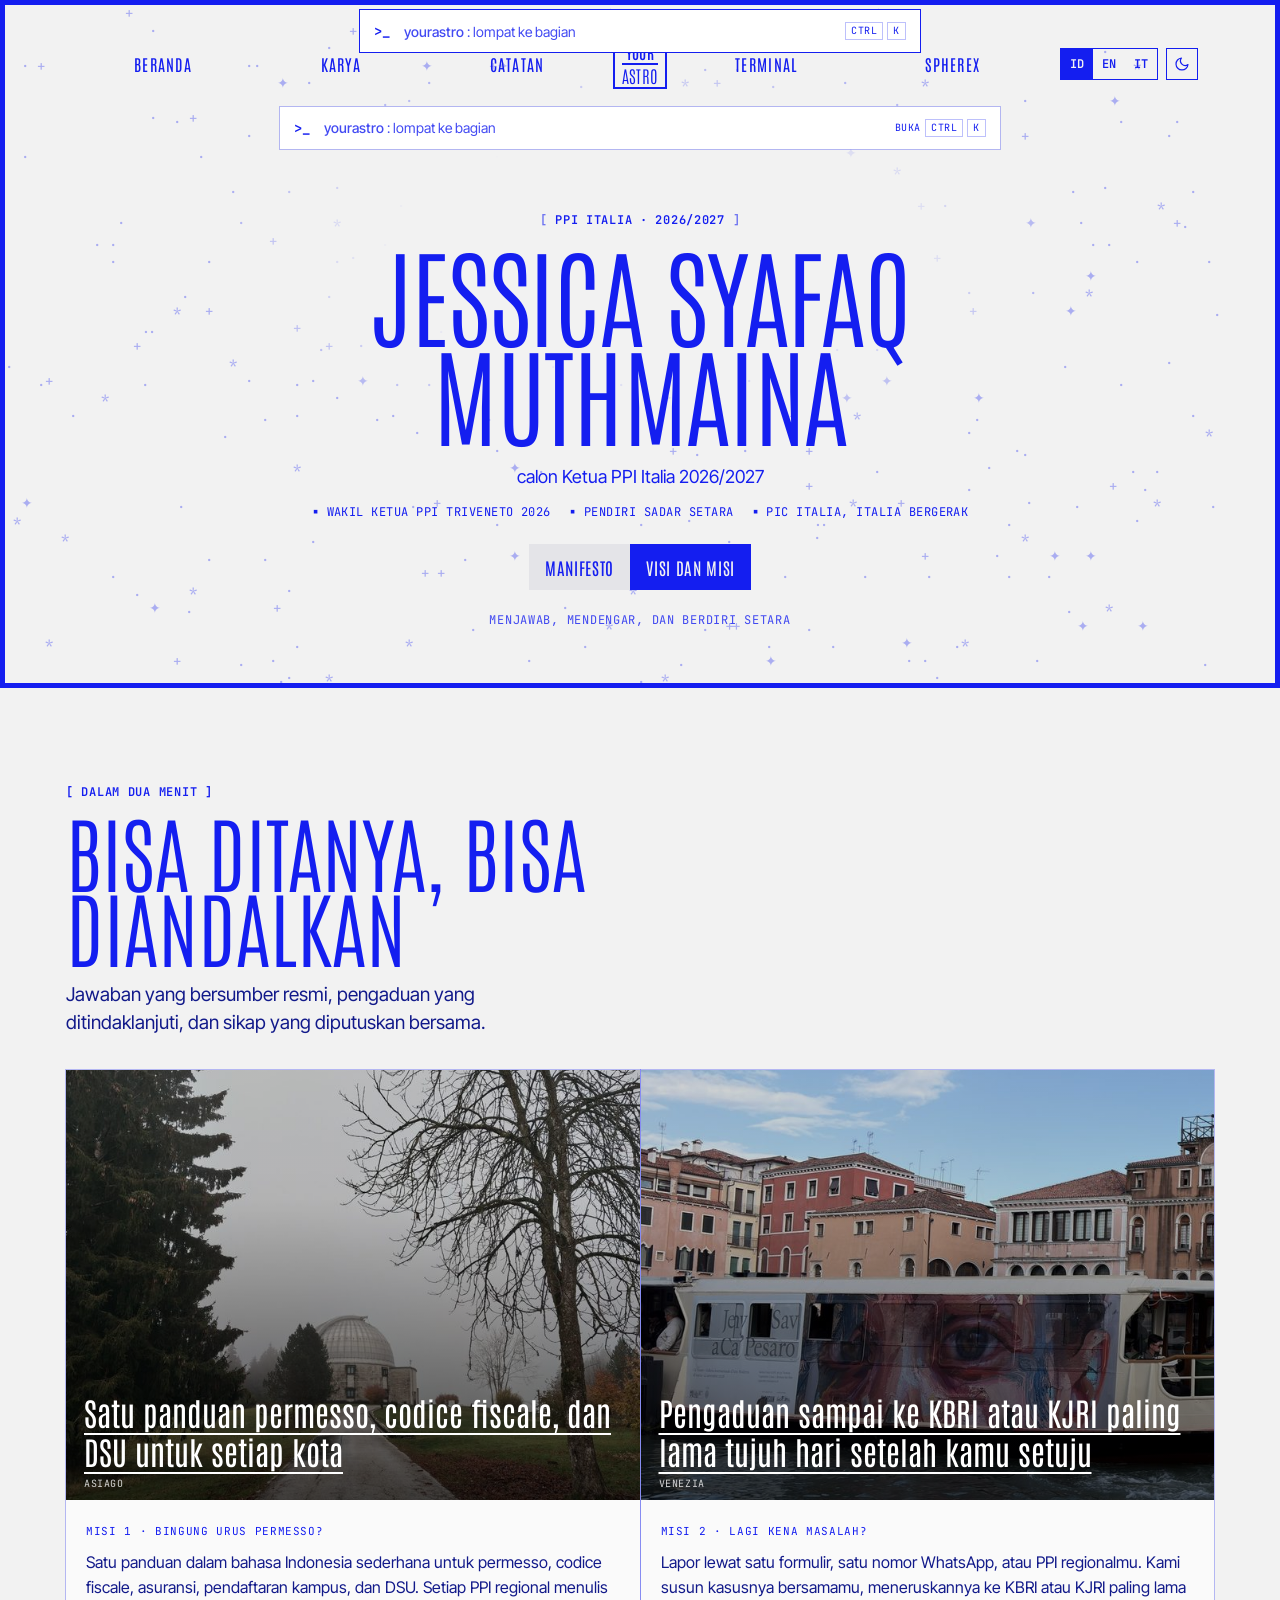
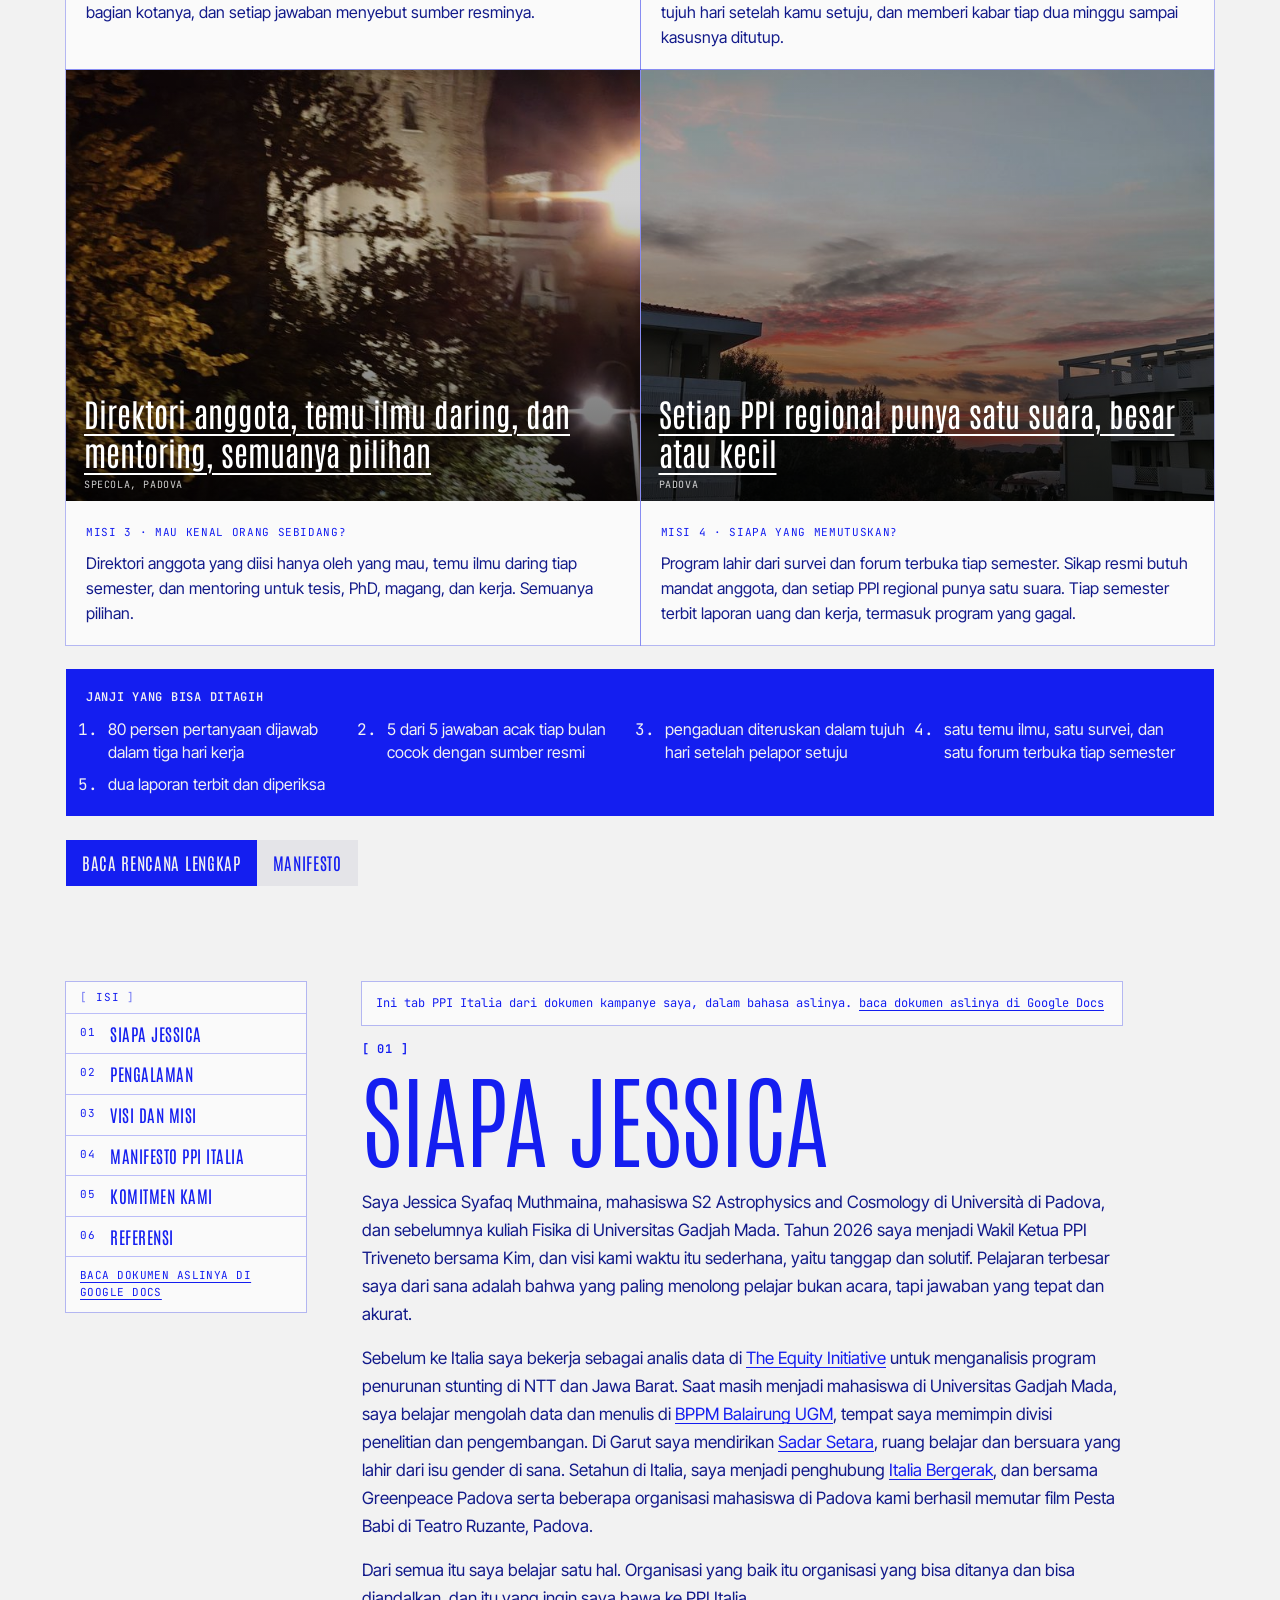
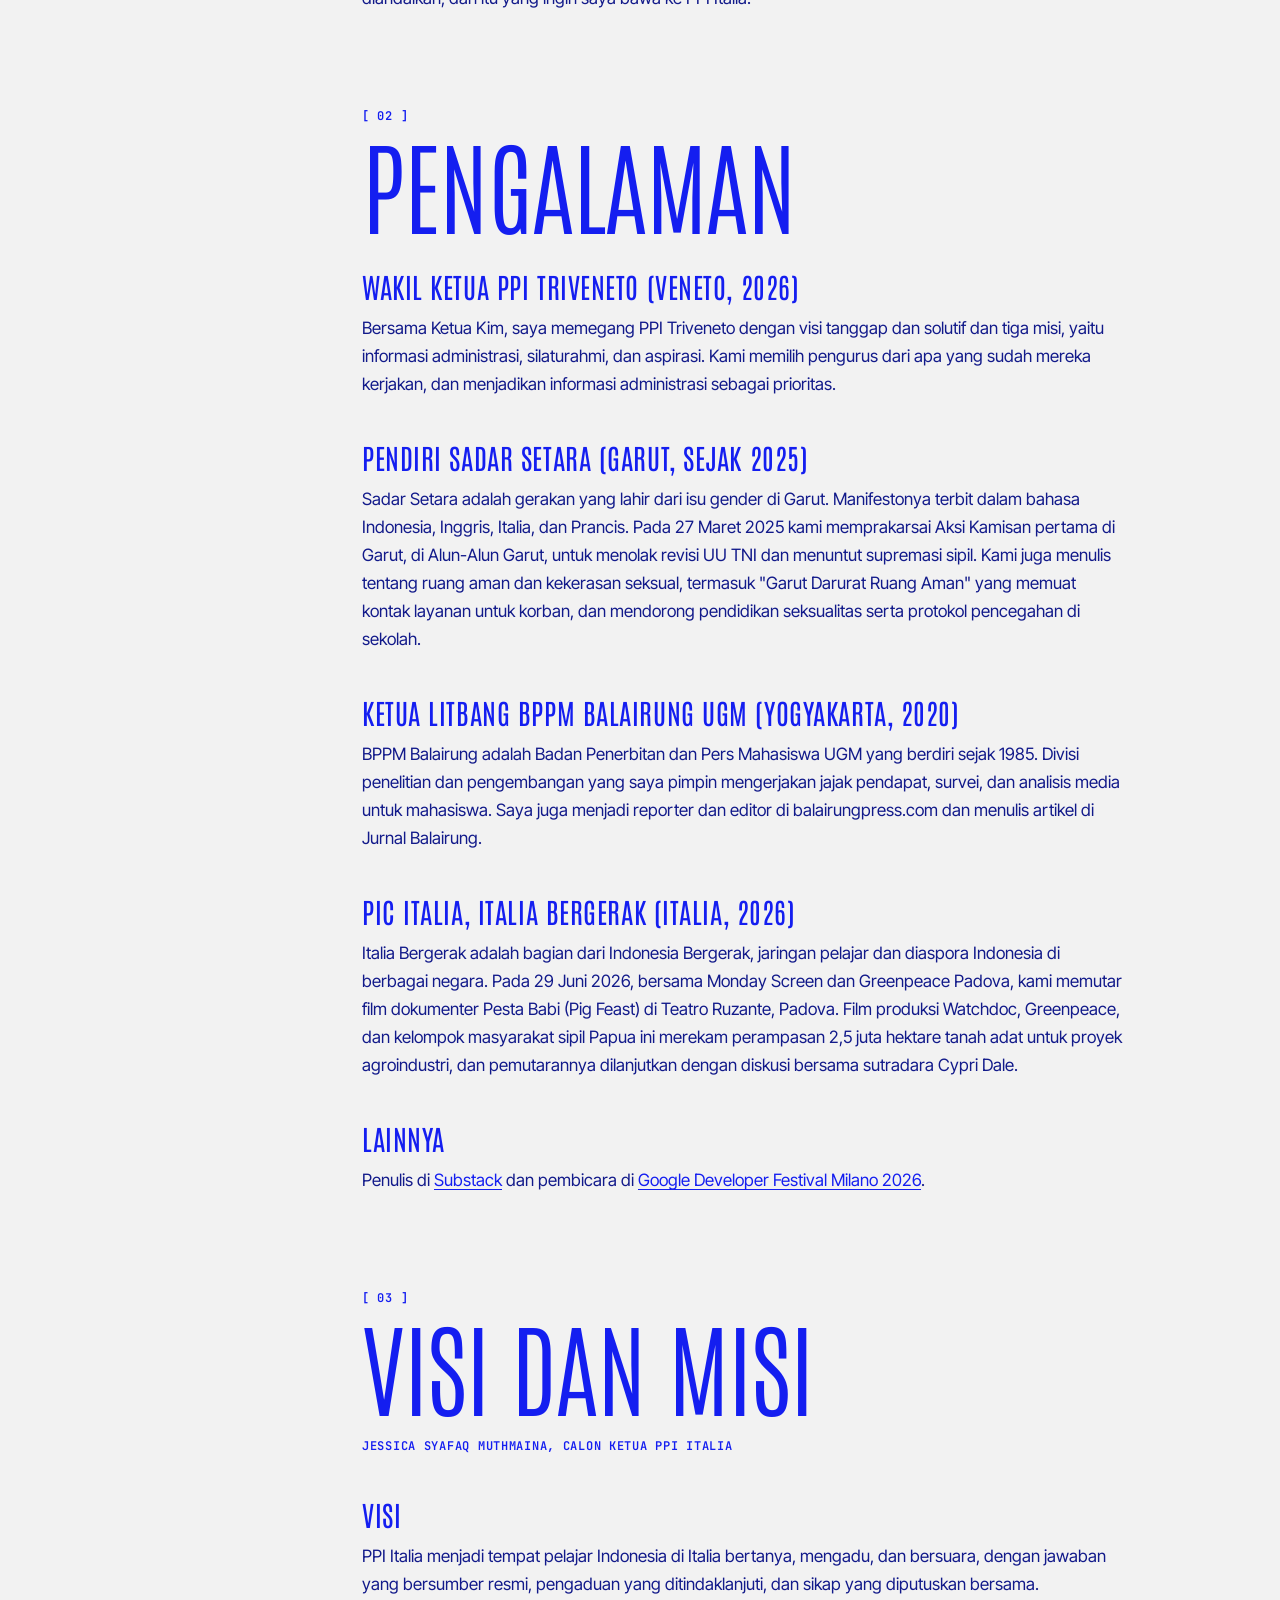
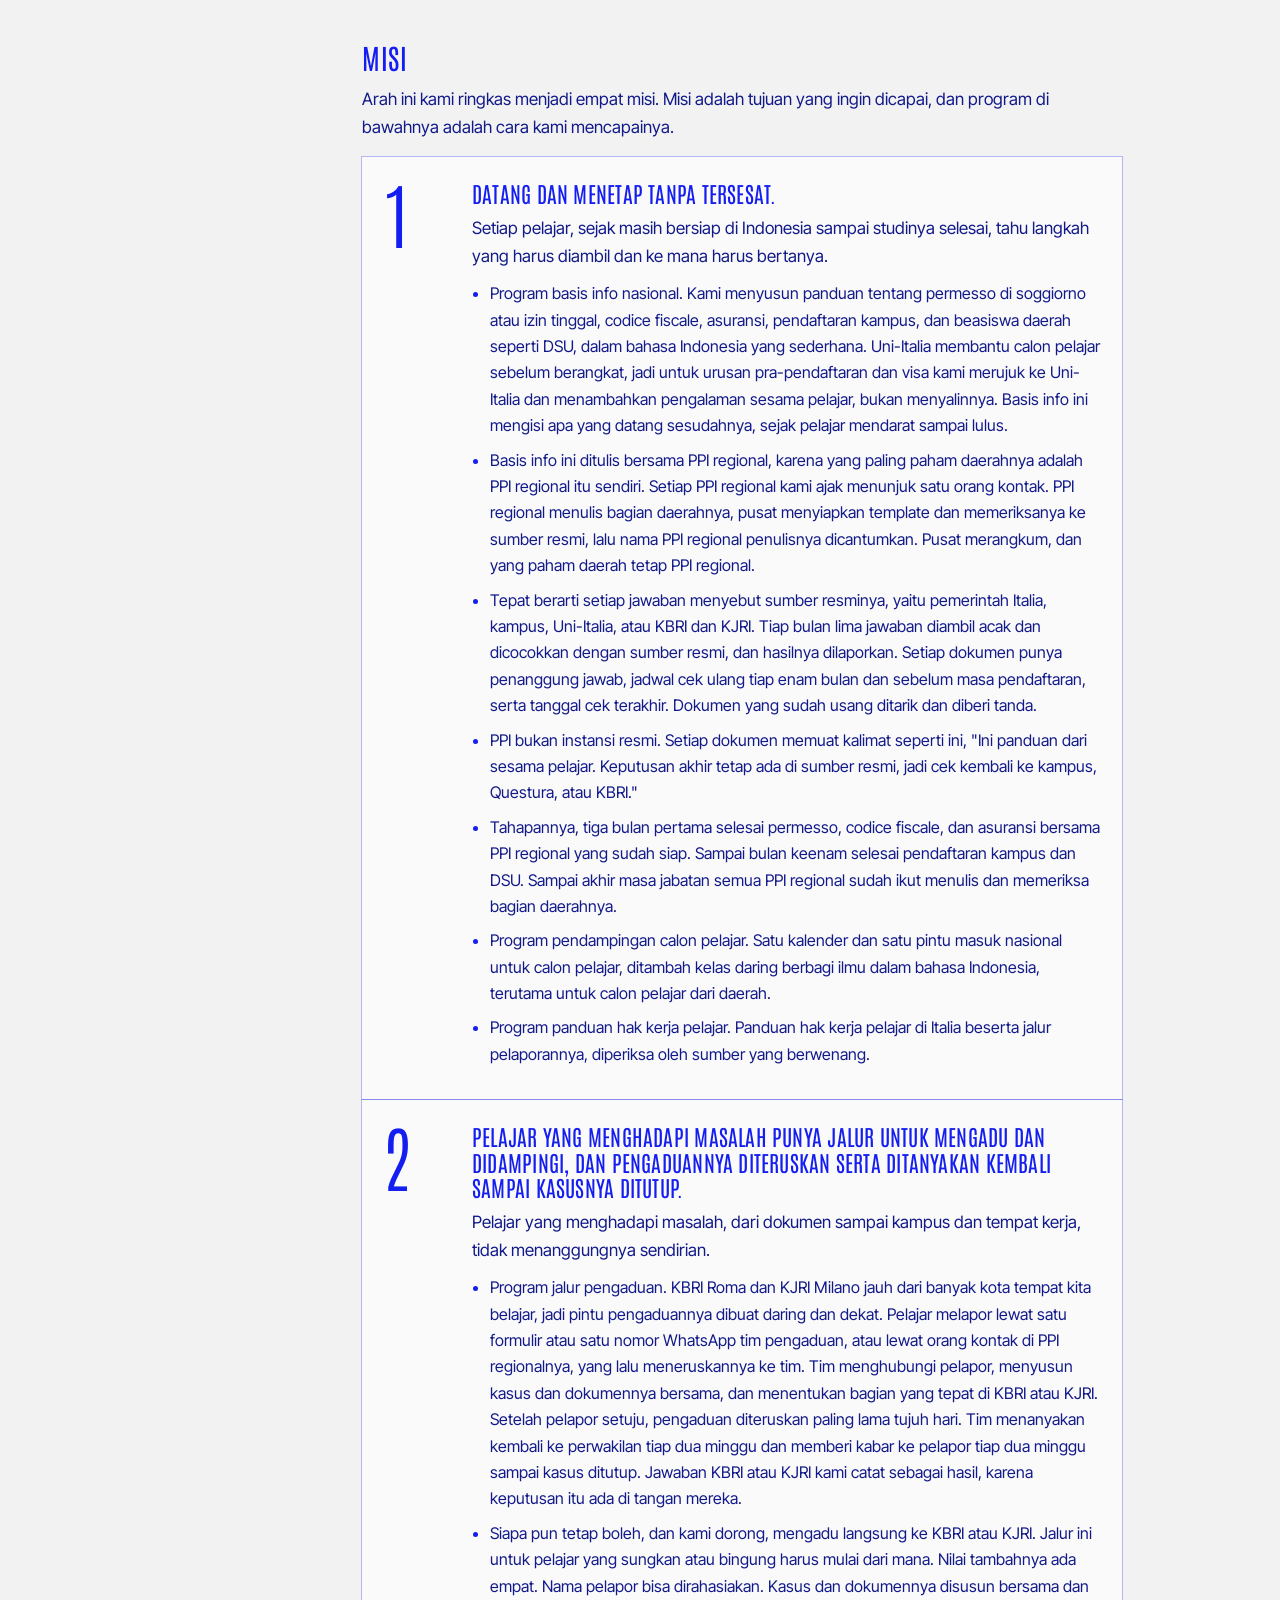
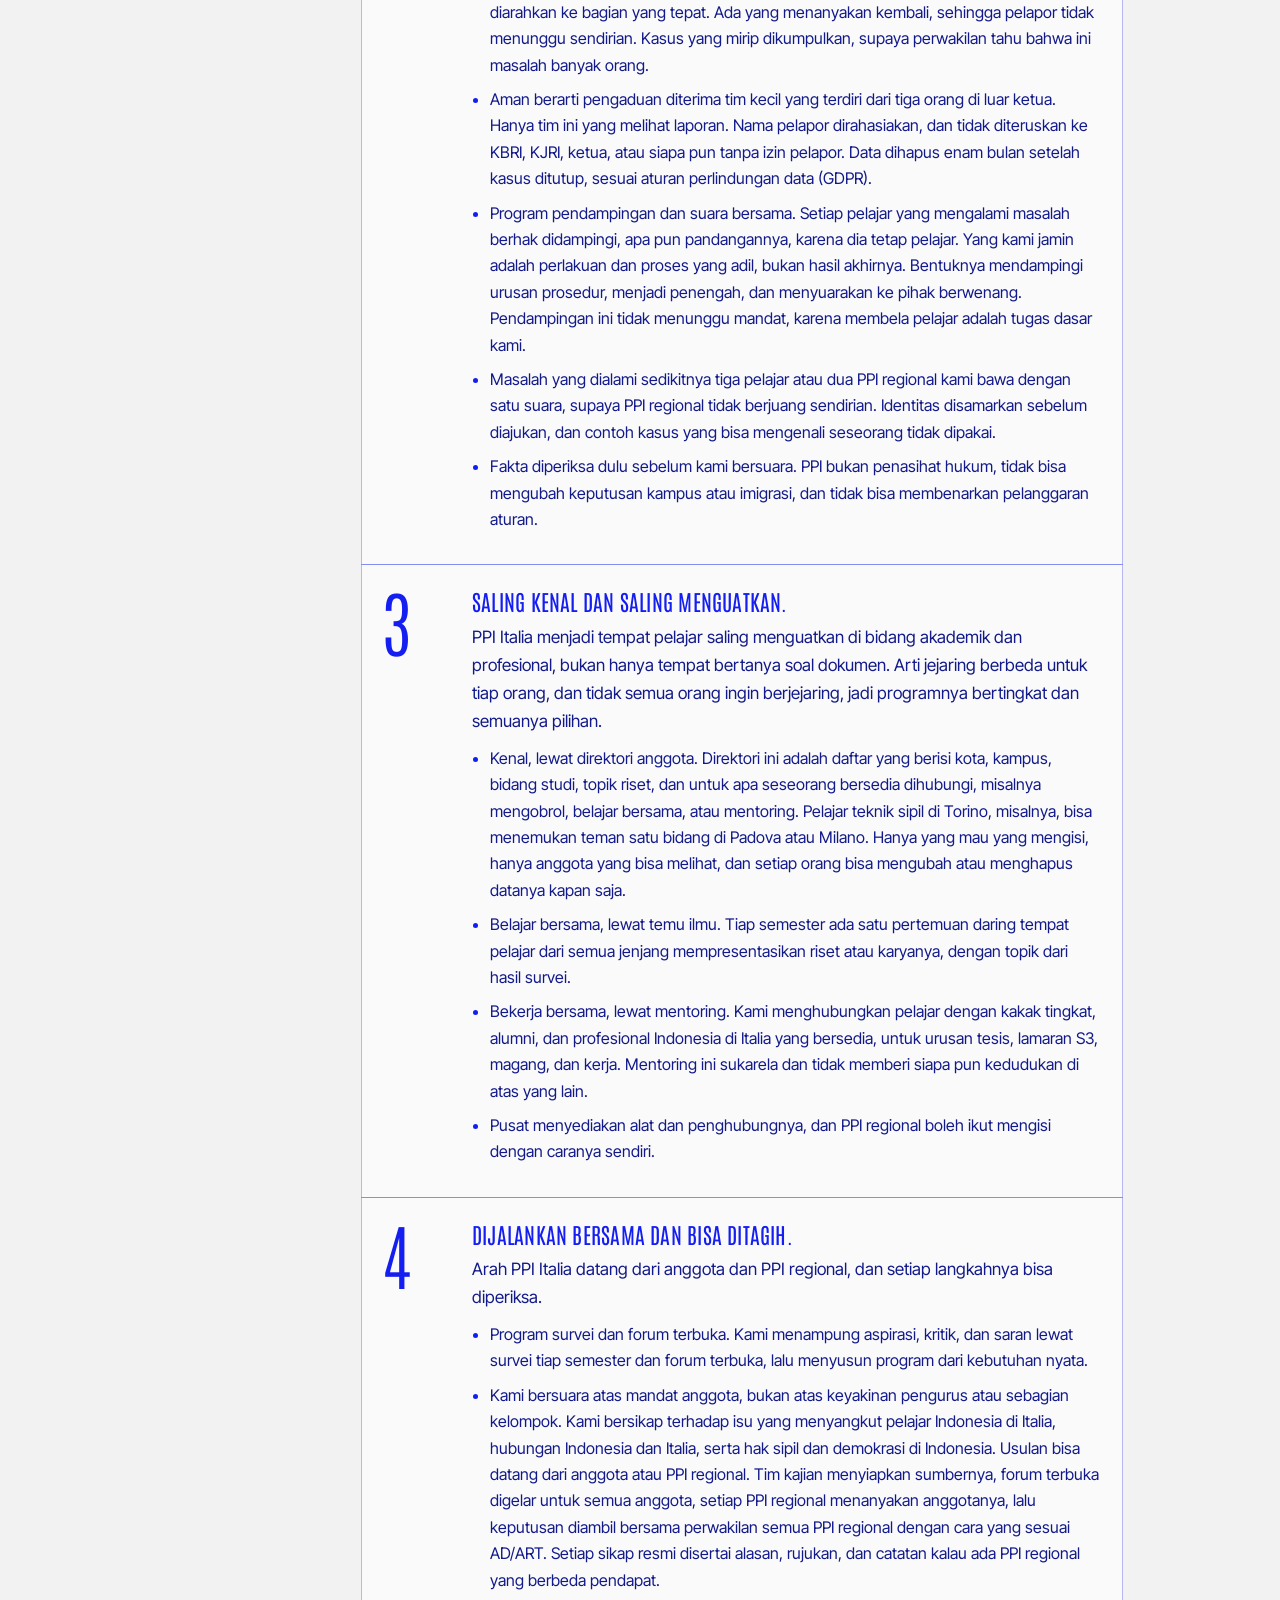
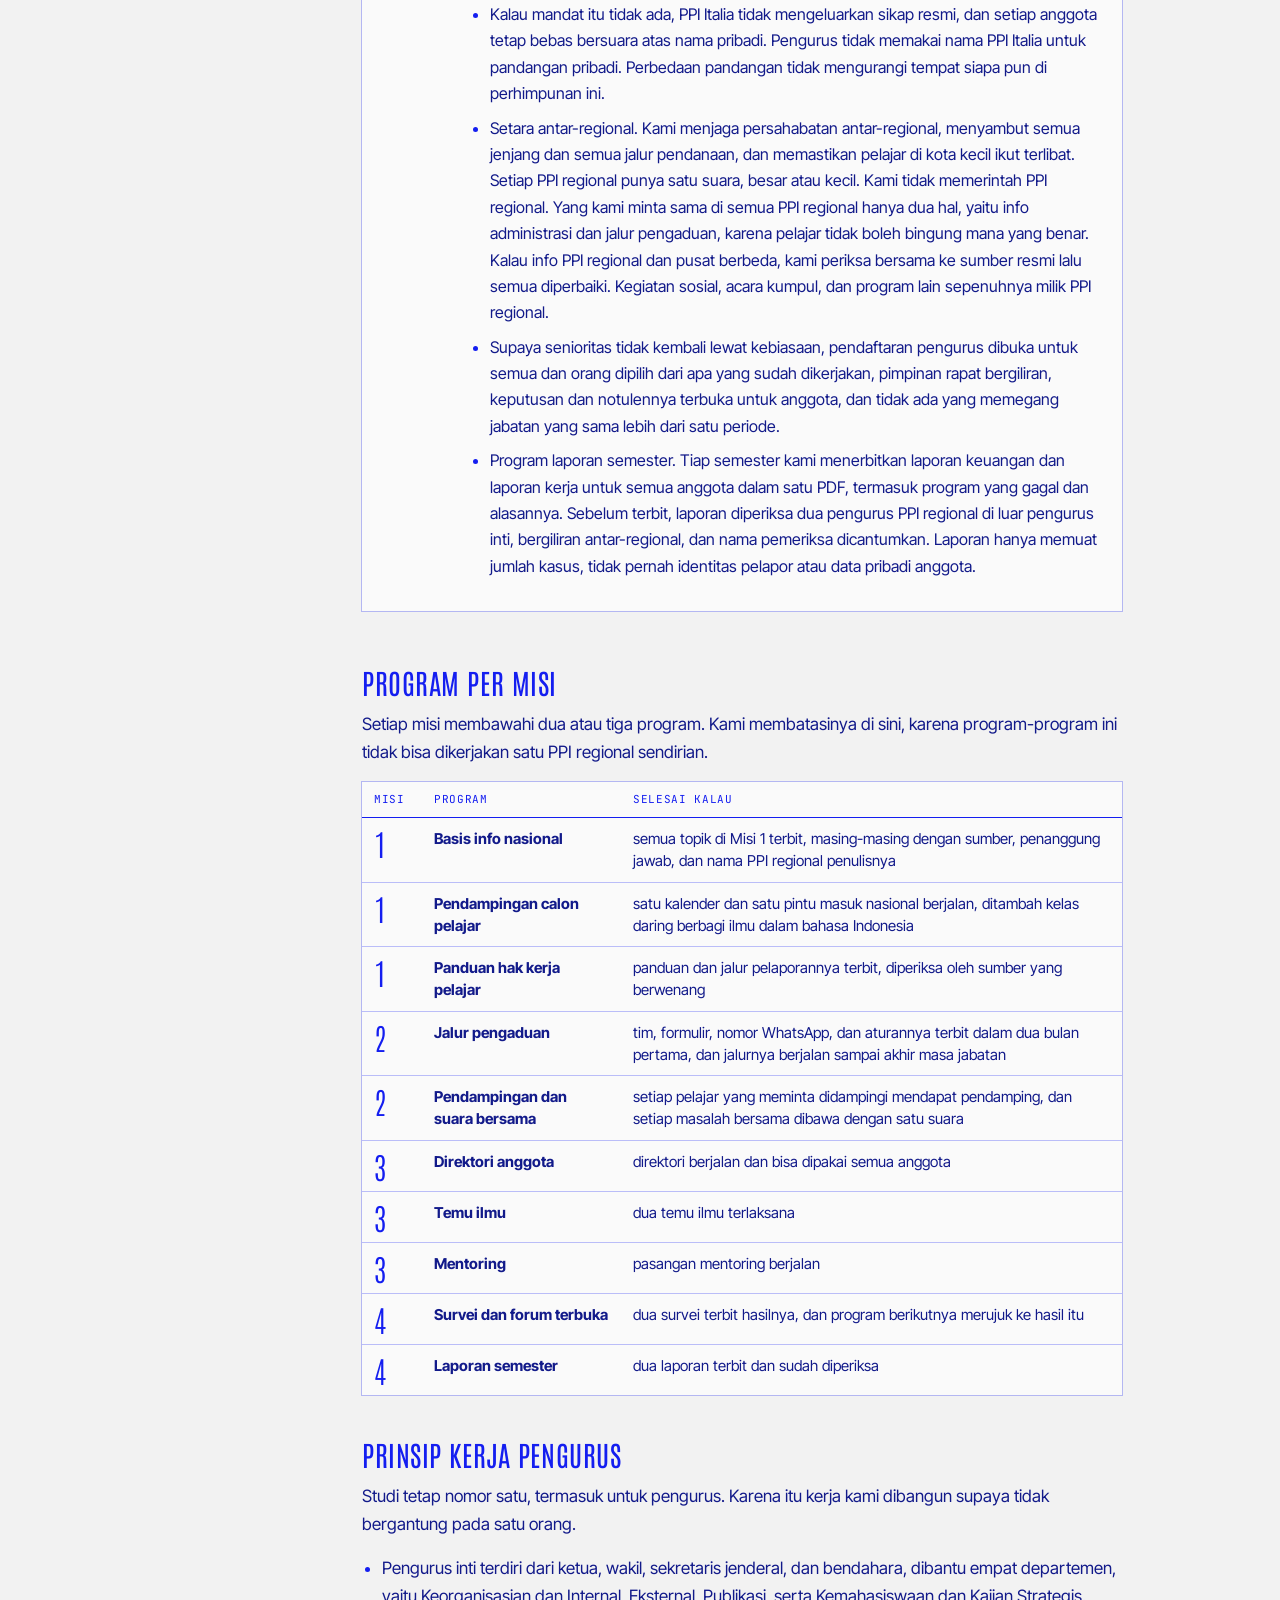
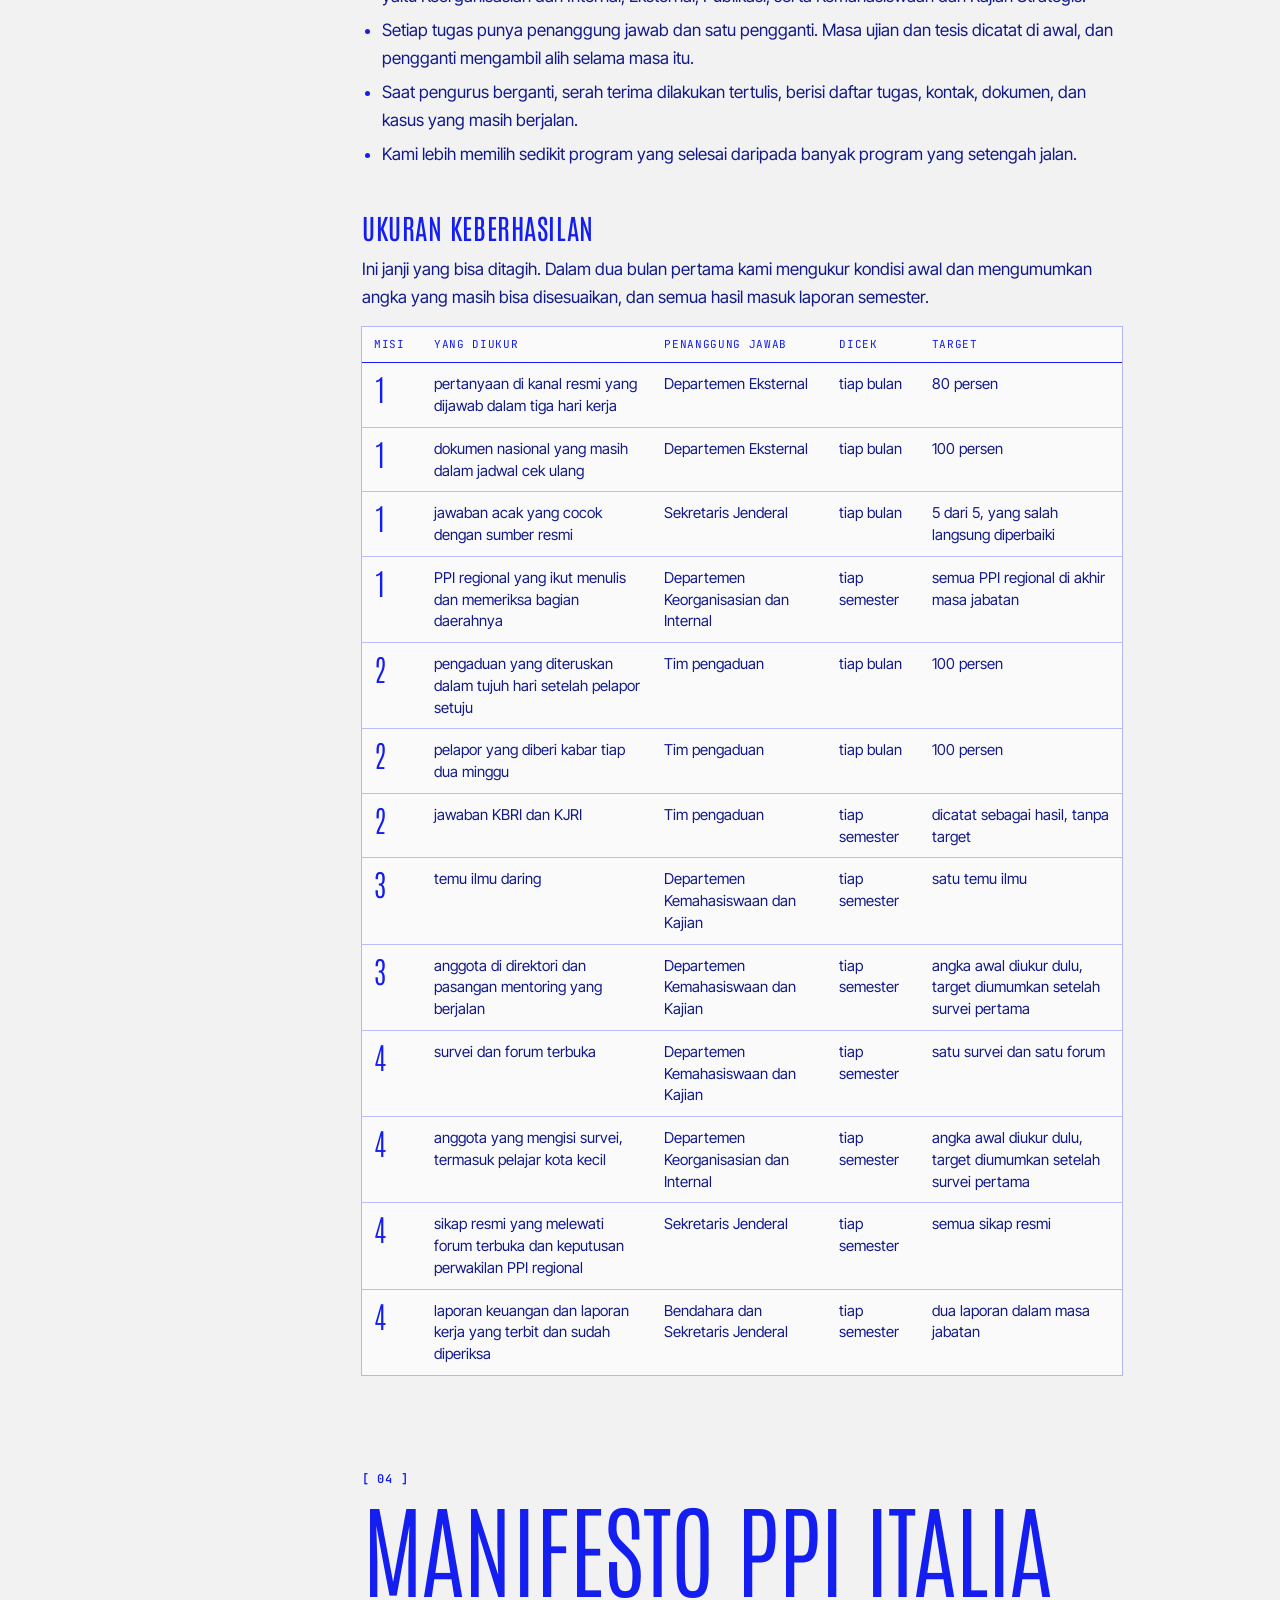
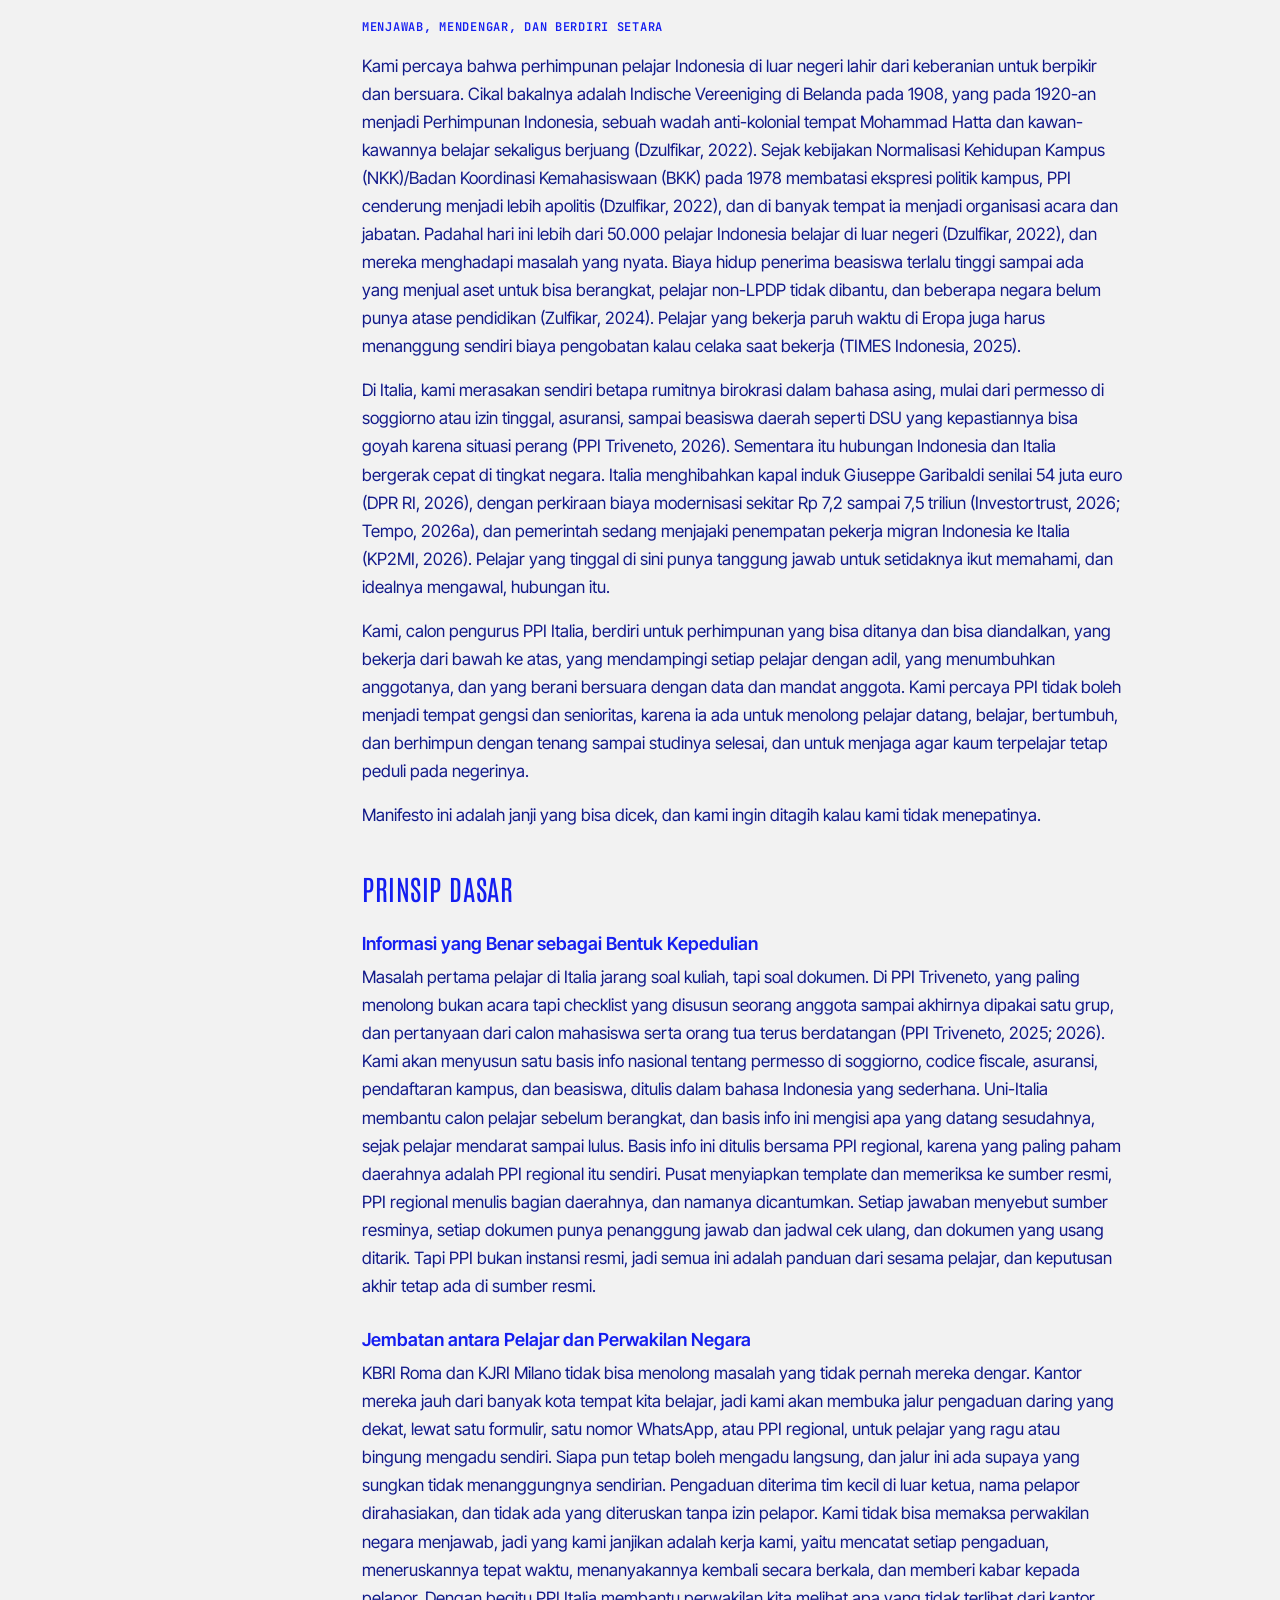
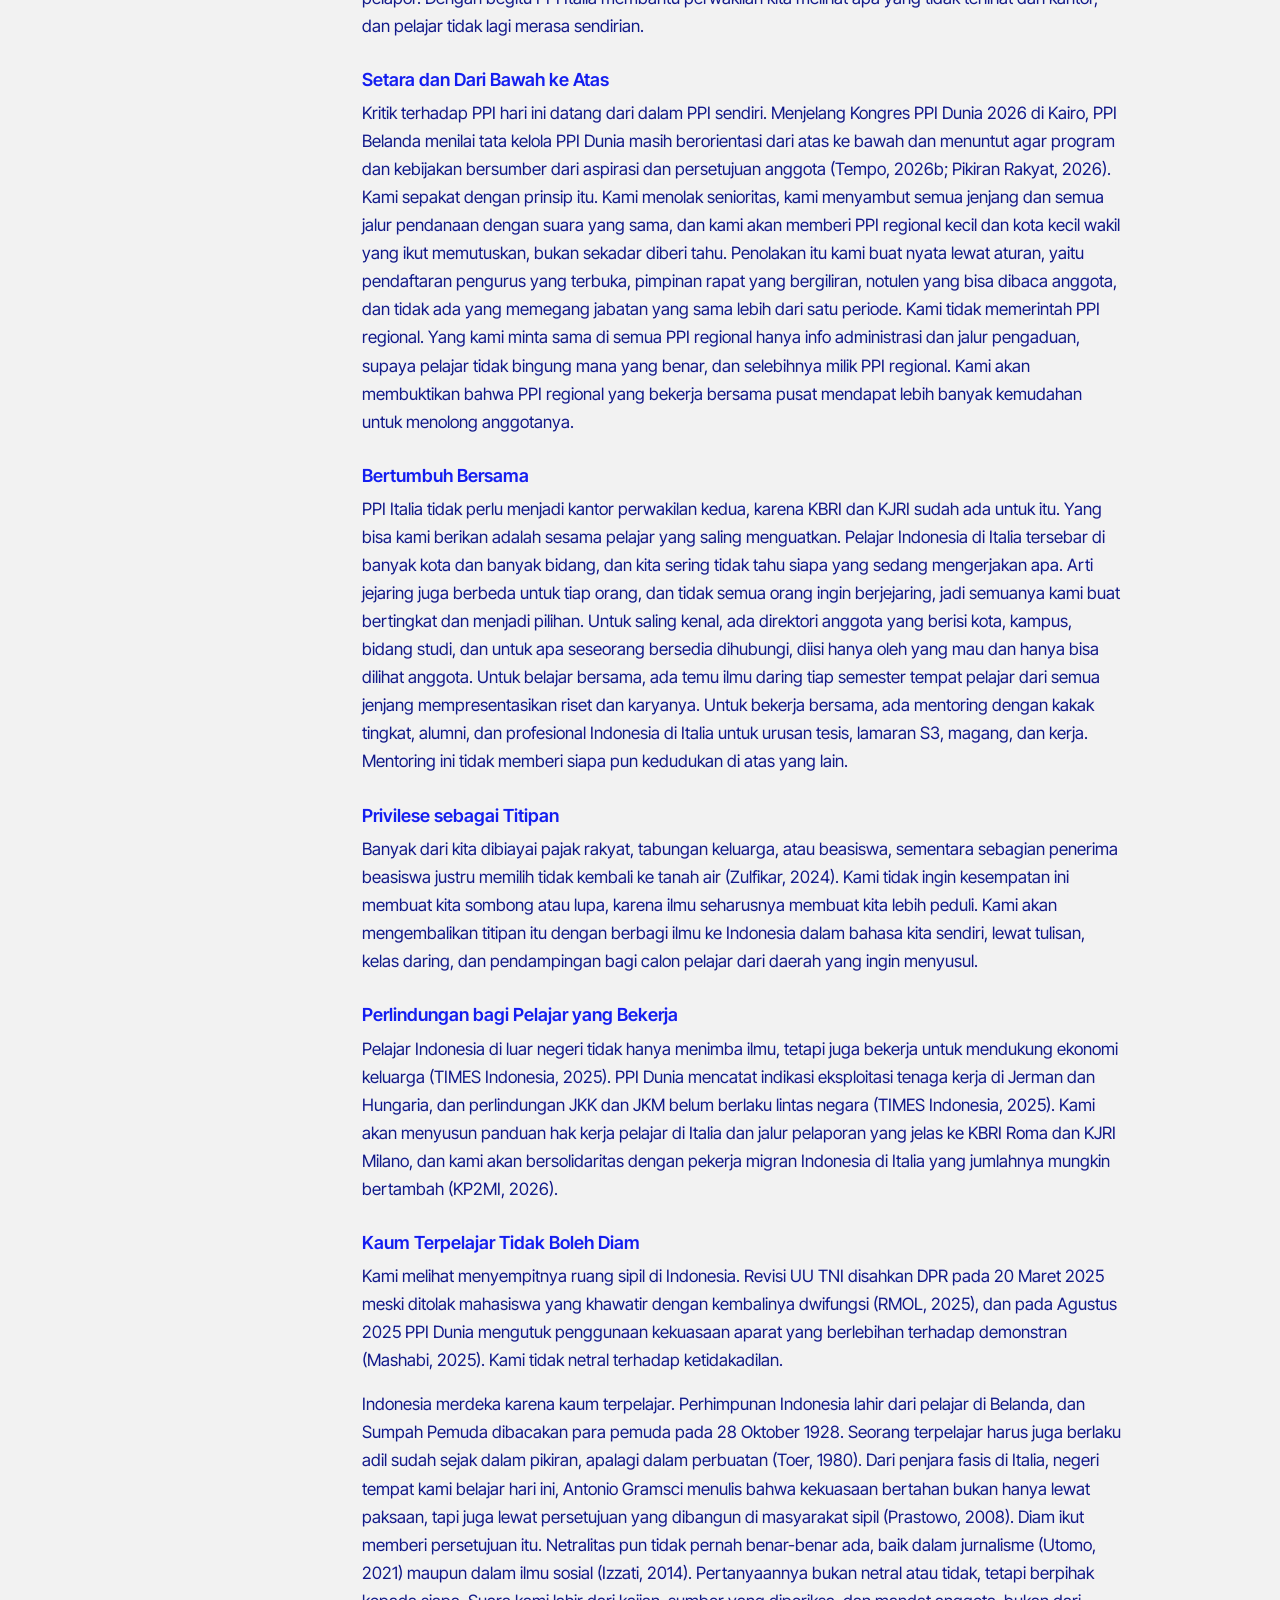
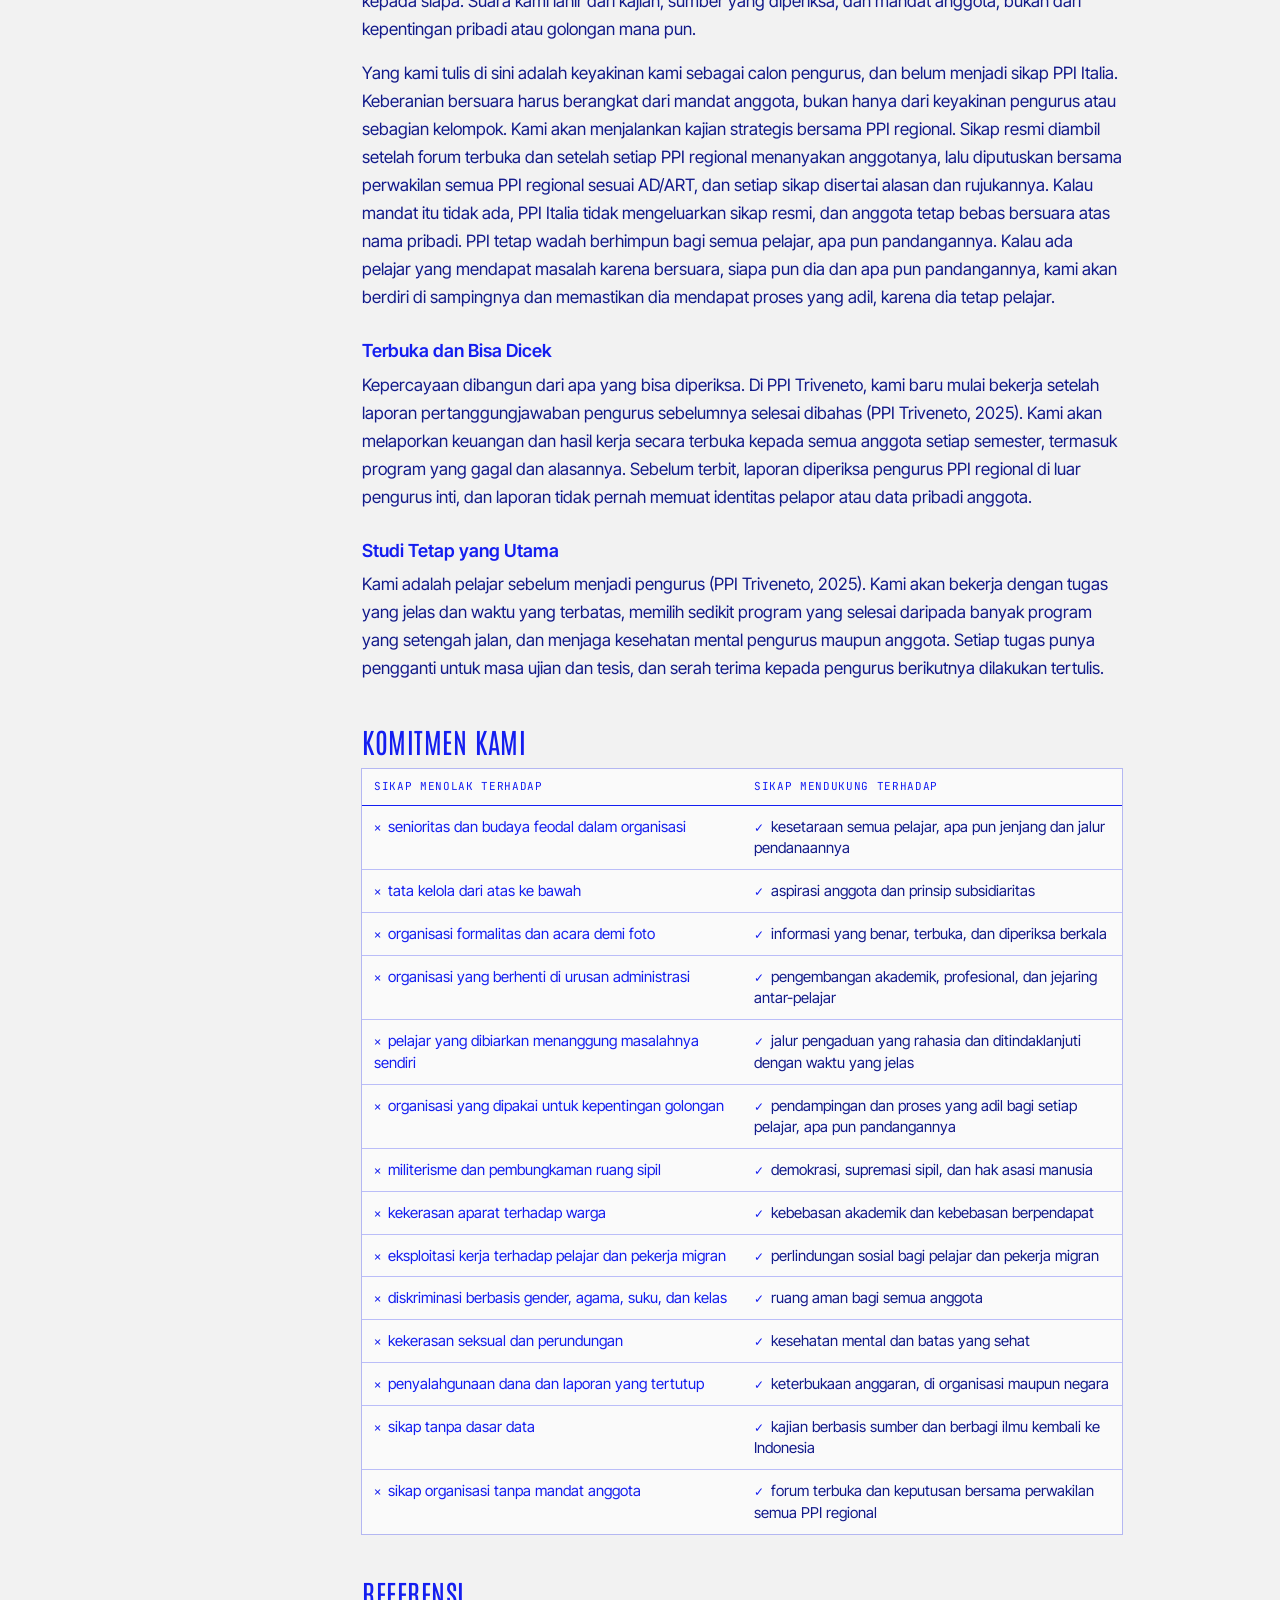
==== commit 6203433f: "PPI Italia: two-minute summary with photo cards" ====
--- a/PPIItalia/index.html
+++ b/PPIItalia/index.html
@@ -18,7 +18,7 @@
     <link rel="preconnect" href="https://fonts.gstatic.com" crossorigin>
     <link href="https://fonts.googleapis.com/css2?family=Antonio:wght@200;300;400;600&family=Inter+Tight:ital,wght@0,400;0,500;0,600;0,700;1,400&family=JetBrains+Mono:wght@400;600&display=swap" rel="stylesheet">
     <link rel="stylesheet" href="/home.css?v=6">
-    <link rel="stylesheet" href="/PPIItalia/ppi.css?v=3">
+    <link rel="stylesheet" href="/PPIItalia/ppi.css?v=5">
 </head>
 <body id="top">
     <a class="skip" href="#main" data-t="skip">Langsung ke isi</a>
@@ -73,6 +73,31 @@
     </div>
 
     <main id="main" class="page">
+    <!-- short version for phones: the same content as the Instagram carousel, the full document follows -->
+    <section class="quick" data-q="id" lang="id" aria-labelledby="q-id">
+        <p class="q-eyebrow">[ dalam dua menit ]</p>
+        <h2 class="q-h" id="q-id">Bisa ditanya, bisa diandalkan</h2>
+        <p class="q-lede">Jawaban yang bersumber resmi, pengaduan yang ditindaklanjuti, dan sikap yang diputuskan bersama.</p>
+        <ol class="q-grid"><li class="q-card"><div class="q-photo"><img src="/PPIItalia/img/asiago_jalan.jpg" alt="" width="720" height="900" loading="lazy"><h3><span>Satu panduan permesso, codice fiscale, dan DSU untuk setiap kota</span></h3><small>Asiago</small></div><div class="q-txt"><span class="q-tag">Misi 1 · Bingung urus permesso?</span><p>Satu panduan dalam bahasa Indonesia sederhana untuk permesso, codice fiscale, asuransi, pendaftaran kampus, dan DSU. Setiap PPI regional menulis bagian kotanya, dan setiap jawaban menyebut sumber resminya.</p></div></li><li class="q-card"><div class="q-photo"><img src="/PPIItalia/img/venezia_vaporetto.jpg" alt="" width="720" height="900" loading="lazy"><h3><span>Pengaduan sampai ke KBRI atau KJRI paling lama tujuh hari setelah kamu setuju</span></h3><small>Venezia</small></div><div class="q-txt"><span class="q-tag">Misi 2 · Lagi kena masalah?</span><p>Lapor lewat satu formulir, satu nomor WhatsApp, atau PPI regionalmu. Kami susun kasusnya bersamamu, meneruskannya ke KBRI atau KJRI paling lama tujuh hari setelah kamu setuju, dan memberi kabar tiap dua minggu sampai kasusnya ditutup.</p></div></li><li class="q-card"><div class="q-photo"><img src="/PPIItalia/img/specola_malam.jpg" alt="" width="720" height="900" loading="lazy"><h3><span>Direktori anggota, temu ilmu daring, dan mentoring, semuanya pilihan</span></h3><small>Specola, Padova</small></div><div class="q-txt"><span class="q-tag">Misi 3 · Mau kenal orang sebidang?</span><p>Direktori anggota yang diisi hanya oleh yang mau, temu ilmu daring tiap semester, dan mentoring untuk tesis, PhD, magang, dan kerja. Semuanya pilihan.</p></div></li><li class="q-card"><div class="q-photo"><img src="/PPIItalia/img/senja_padova.jpg" alt="" width="720" height="900" loading="lazy"><h3><span>Setiap PPI regional punya satu suara, besar atau kecil</span></h3><small>Padova</small></div><div class="q-txt"><span class="q-tag">Misi 4 · Siapa yang memutuskan?</span><p>Program lahir dari survei dan forum terbuka tiap semester. Sikap resmi butuh mandat anggota, dan setiap PPI regional punya satu suara. Tiap semester terbit laporan uang dan kerja, termasuk program yang gagal.</p></div></li></ol>
+        <div class="q-promise"><p class="q-ph">janji yang bisa ditagih</p><ol><li>80 persen pertanyaan dijawab dalam tiga hari kerja</li><li>5 dari 5 jawaban acak tiap bulan cocok dengan sumber resmi</li><li>pengaduan diteruskan dalam tujuh hari setelah pelapor setuju</li><li>satu temu ilmu, satu survei, dan satu forum terbuka tiap semester</li><li>dua laporan terbit dan diperiksa</li></ol></div>
+        <div class="btns q-btns"><a class="btn" href="#id-15">baca rencana lengkap</a><a class="btn btn-grey" href="#id-159">manifesto</a></div>
+    </section>
+    <section class="quick" data-q="en" lang="en" hidden aria-labelledby="q-en">
+        <p class="q-eyebrow">[ in two minutes ]</p>
+        <h2 class="q-h" id="q-en">An association you can ask and rely on</h2>
+        <p class="q-lede">Answers that come from official sources, complaints that get followed up, and positions decided together.</p>
+        <ol class="q-grid"><li class="q-card"><div class="q-photo"><img src="/PPIItalia/img/asiago_jalan.jpg" alt="" width="720" height="900" loading="lazy"><h3><span>One guide to permesso, codice fiscale and DSU, for every city</span></h3><small>Asiago</small></div><div class="q-txt"><span class="q-tag">Mission 1 · Lost with the permesso?</span><p>One guide in plain Indonesian for the permesso, codice fiscale, insurance, enrolment and DSU. Every regional PPI writes its own city’s part, and every answer names its official source.</p></div></li><li class="q-card"><div class="q-photo"><img src="/PPIItalia/img/venezia_vaporetto.jpg" alt="" width="720" height="900" loading="lazy"><h3><span>Complaints reach KBRI or KJRI within seven days of consent</span></h3><small>Venezia</small></div><div class="q-txt"><span class="q-tag">Mission 2 · Stuck with a problem?</span><p>Report through one form, one WhatsApp number or your regional PPI. We prepare the case with you, pass it to KBRI or KJRI within seven days of your consent, and update you every two weeks until it is closed.</p></div></li><li class="q-card"><div class="q-photo"><img src="/PPIItalia/img/specola_malam.jpg" alt="" width="720" height="900" loading="lazy"><h3><span>A member directory, online talks and mentoring, all optional</span></h3><small>Specola, Padova</small></div><div class="q-txt"><span class="q-tag">Mission 3 · Want to meet people in your field?</span><p>A member directory filled in only by those who want to be in it, an online temu ilmu every semester, and mentoring for theses, PhD applications, internships and jobs. All of it is optional.</p></div></li><li class="q-card"><div class="q-photo"><img src="/PPIItalia/img/senja_padova.jpg" alt="" width="720" height="900" loading="lazy"><h3><span>Every regional PPI gets one vote, large or small</span></h3><small>Padova</small></div><div class="q-txt"><span class="q-tag">Mission 4 · Who decides?</span><p>Programmes come from a survey and an open forum every semester. An official position needs the members’ mandate, and every regional PPI has one vote. Every semester we publish a report on money and work, failures included.</p></div></li></ol>
+        <div class="q-promise"><p class="q-ph">promises you can hold us to</p><ol><li>80 percent of questions answered within three working days</li><li>5 out of 5 random answers a month match the official source</li><li>every complaint passed on within seven days of consent</li><li>one temu ilmu, one survey and one open forum every semester</li><li>two reports, published and checked</li></ol></div>
+        <div class="btns q-btns"><a class="btn" href="#en-15">read the full plan</a><a class="btn btn-grey" href="#en-159">manifesto</a></div>
+    </section>
+    <section class="quick" data-q="it" lang="it" hidden aria-labelledby="q-it">
+        <p class="q-eyebrow">[ in due minuti ]</p>
+        <h2 class="q-h" id="q-it">Un’associazione a cui chiedere e su cui contare</h2>
+        <p class="q-lede">Risposte basate su fonti ufficiali, segnalazioni seguite fino in fondo e posizioni decise insieme.</p>
+        <ol class="q-grid"><li class="q-card"><div class="q-photo"><img src="/PPIItalia/img/asiago_jalan.jpg" alt="" width="720" height="900" loading="lazy"><h3><span>Una guida a permesso, codice fiscale e DSU, per ogni città</span></h3><small>Asiago</small></div><div class="q-txt"><span class="q-tag">Missione 1 · Perso con il permesso?</span><p>Una guida in indonesiano semplice per permesso, codice fiscale, assicurazione, iscrizione e DSU. Ogni PPI regionale scrive la parte sulla sua città, e ogni risposta cita la sua fonte ufficiale.</p></div></li><li class="q-card"><div class="q-photo"><img src="/PPIItalia/img/venezia_vaporetto.jpg" alt="" width="720" height="900" loading="lazy"><h3><span>Le segnalazioni arrivano a KBRI o KJRI entro sette giorni dal consenso</span></h3><small>Venezia</small></div><div class="q-txt"><span class="q-tag">Missione 2 · Hai un problema?</span><p>Segnala con un modulo, un numero WhatsApp o tramite il tuo PPI regionale. Prepariamo il caso con te, lo inoltriamo a KBRI o KJRI entro sette giorni dal tuo consenso e ti aggiorniamo ogni due settimane fino alla chiusura.</p></div></li><li class="q-card"><div class="q-photo"><img src="/PPIItalia/img/specola_malam.jpg" alt="" width="720" height="900" loading="lazy"><h3><span>Elenco dei soci, incontri online e mentoring, tutto facoltativo</span></h3><small>Specola, Padova</small></div><div class="q-txt"><span class="q-tag">Missione 3 · Vuoi conoscere chi studia la tua materia?</span><p>Un elenco dei soci compilato solo da chi vuole, un temu ilmu online ogni semestre e mentoring per tesi, dottorato, tirocini e lavoro. Tutto facoltativo.</p></div></li><li class="q-card"><div class="q-photo"><img src="/PPIItalia/img/senja_padova.jpg" alt="" width="720" height="900" loading="lazy"><h3><span>Ogni PPI regionale ha un voto, grande o piccolo</span></h3><small>Padova</small></div><div class="q-txt"><span class="q-tag">Missione 4 · Chi decide?</span><p>I programmi nascono da un sondaggio e da un forum aperto ogni semestre. Una posizione ufficiale richiede il mandato dei soci, e ogni PPI regionale ha un voto. Ogni semestre pubblichiamo un rapporto su soldi e lavoro, fallimenti compresi.</p></div></li></ol>
+        <div class="q-promise"><p class="q-ph">promesse verificabili</p><ol><li>80 per cento delle domande con risposta entro tre giorni lavorativi</li><li>5 risposte su 5 estratte ogni mese corrispondono alla fonte ufficiale</li><li>ogni segnalazione inoltrata entro sette giorni dal consenso</li><li>un temu ilmu, un sondaggio e un forum aperto ogni semestre</li><li>due rapporti pubblicati e verificati</li></ol></div>
+        <div class="btns q-btns"><a class="btn" href="#it-15">leggi il piano completo</a><a class="btn btn-grey" href="#it-159">manifesto</a></div>
+    </section>
     <div class="doc" data-doc="id" lang="id">
         <aside class="toc" aria-label="isi"><p class="toc-label">isi</p><ol><li><a href="#id-0">Siapa Jessica</a></li><li><a href="#id-4">Pengalaman</a></li><li><a href="#id-15">Visi dan Misi</a></li><li><a href="#id-159">Manifesto PPI Italia</a></li><li><a href="#id-186">Komitmen Kami</a></li><li><a href="#id-217">Referensi</a></li></ol>
             <p class="toc-src"><a href="https://docs.google.com/document/d/1W4XUMVpLaxO4JfGYHGC-EKckjGVVfWPgDKfkYUglbU4/edit?tab=t.cyjbb1bv1n69">baca dokumen aslinya di Google Docs</a></p></aside>
@@ -173,6 +198,7 @@
     function apply(lang) {
         var doc;
         docs.forEach(function (d) { d.hidden = d.dataset.doc !== lang; if (!d.hidden) doc = d; });
+        document.querySelectorAll('.quick').forEach(function (q) { q.hidden = q.dataset.q !== lang; });
         document.querySelectorAll('[data-t]').forEach(function (n) { var v = UI[lang][n.dataset.t]; if (v != null) n.textContent = v; });
         document.querySelectorAll('[data-jump]').forEach(function (a) { a.href = '#' + lang + (a.dataset.jump === 'vision' ? '-15' : '-159'); });
         input.placeholder = UI[lang].ph;
--- a/PPIItalia/ppi.css
+++ b/PPIItalia/ppi.css
@@ -110,3 +110,32 @@
 .toc .toc-src a { display: inline; padding: 0; font: inherit; text-transform: inherit; letter-spacing: inherit; text-decoration: underline; text-underline-offset: 3px; }
 .toc .toc-src a::before { content: none; }
 .toc .toc-src a:hover { background: none; color: var(--blue-deep); }
+
+/* short version above the full document: four mission cards and five promises, readable on a phone in two minutes */
+.quick { color: var(--ink); margin: 0 0 96px; }
+.quick[hidden] { display: none; }
+.q-eyebrow { margin: 0 0 12px; font: 600 12px/1.4 var(--mono); letter-spacing: .06em; text-transform: uppercase; color: var(--blue); }
+.q-h { font: 200 clamp(44px, 6.5vw, 88px)/0.9 var(--display); text-transform: uppercase; color: var(--blue); margin: 0 0 18px; max-width: 16ch; }
+.q-lede { font-size: 19px; line-height: 1.5; max-width: 46ch; margin: 0 0 32px; }
+.q-grid { list-style: none; margin: 0; padding: 0; display: grid; grid-template-columns: repeat(2, minmax(0, 1fr)); gap: 1px; }
+.q-card { background: var(--panel); box-shadow: 0 0 0 1px var(--blue-line); display: flex; flex-direction: column; }
+/* Pop Base look, as on the Instagram carousel: full photo, darkened, big white underlined headline */
+.q-photo { position: relative; aspect-ratio: 4 / 3; overflow: hidden; background: #111; }
+.q-photo img { position: absolute; inset: 0; width: 100%; height: 100%; object-fit: cover; }
+.q-photo::after { content: ''; position: absolute; inset: 0; background: linear-gradient(to top, rgba(0,0,0,.62), rgba(0,0,0,.18) 70%); }
+.q-photo h3 { position: absolute; z-index: 1; left: 18px; right: 18px; bottom: 30px; margin: 0; color: #fff; font: 400 clamp(24px, 2.6vw, 32px)/1.22 var(--display); }
+.q-photo h3 span { text-decoration: underline; text-decoration-thickness: 2px; text-underline-offset: 5px; }
+.q-photo small { position: absolute; z-index: 1; left: 18px; bottom: 10px; color: rgba(255,255,255,.8); font: 400 10px/1.2 var(--mono); text-transform: uppercase; letter-spacing: .06em; }
+.q-txt { padding: 16px 20px 20px; }
+.q-tag { font: 400 11px/1.4 var(--mono); text-transform: uppercase; letter-spacing: .06em; color: var(--blue); }
+.q-txt p { margin: 8px 0 0; font-size: 16px; line-height: 1.55; }
+.q-promise { margin-top: 24px; padding: 20px; background: var(--blue); color: var(--bg); }
+.q-ph { margin: 0 0 12px; font: 600 12px/1.4 var(--mono); text-transform: uppercase; letter-spacing: .06em; }
+.q-promise ol { margin: 0; padding-left: 22px; display: grid; grid-template-columns: repeat(auto-fit, minmax(220px, 1fr)); gap: 8px 28px; font-size: 16px; line-height: 1.45; }
+.q-promise li::marker { font-family: var(--mono); }
+.q-btns { margin-top: 24px; justify-content: flex-start; }
+@media (max-width: 720px) {
+    .q-grid { grid-template-columns: 1fr; }
+    .quick { margin-bottom: 64px; }
+    .q-lede { font-size: 17px; }
+}
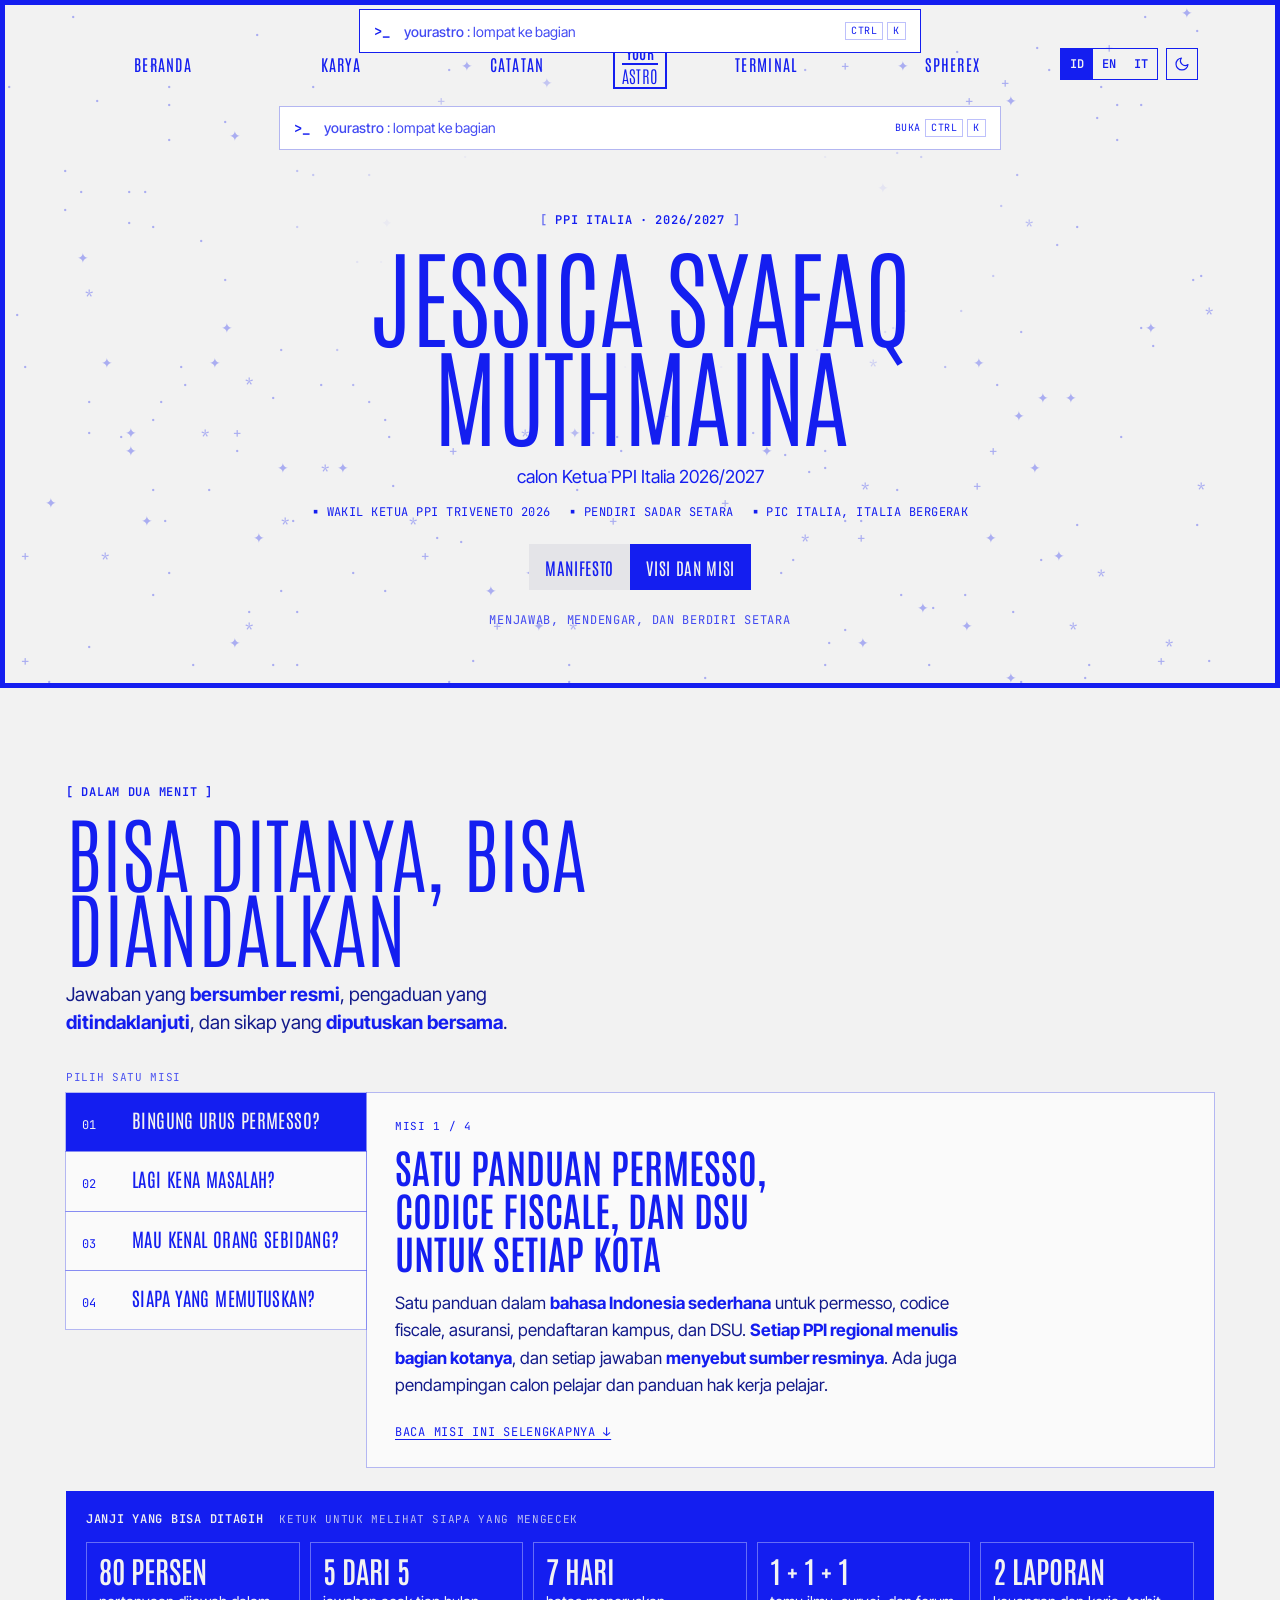
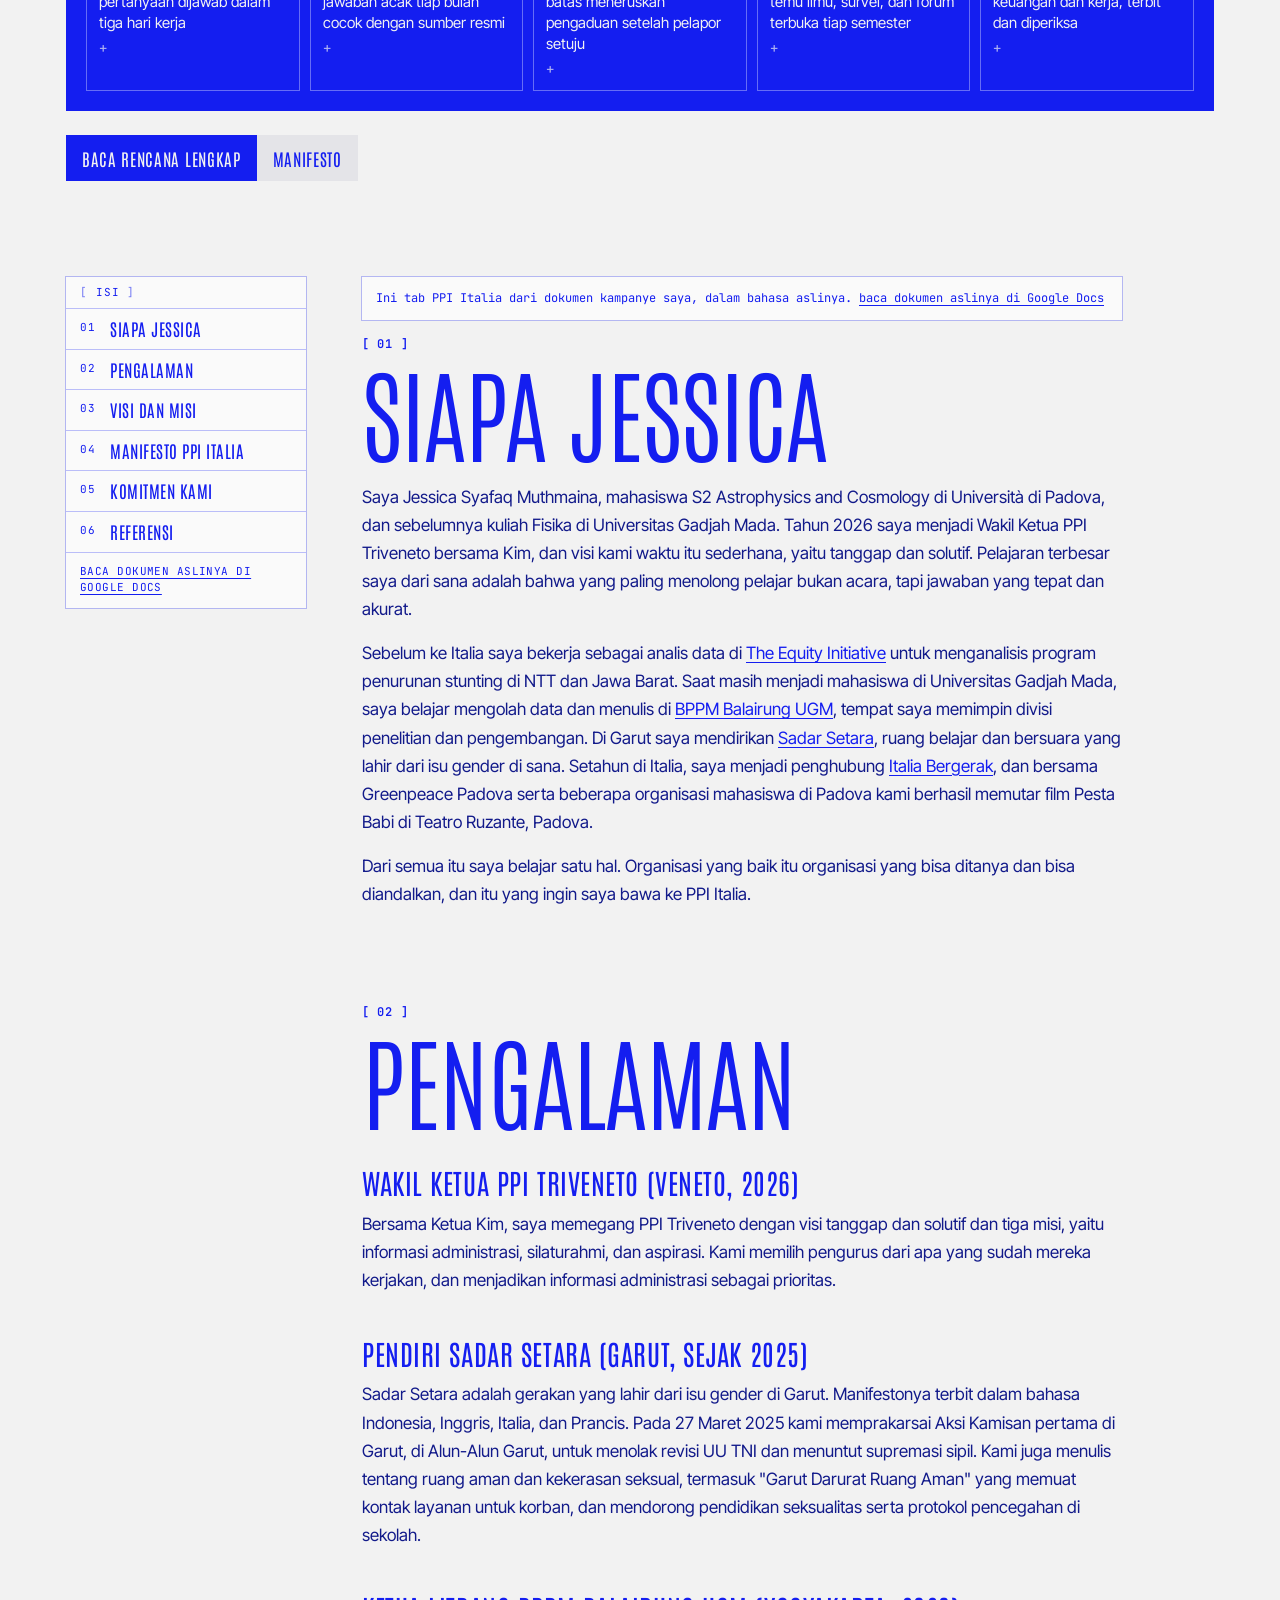
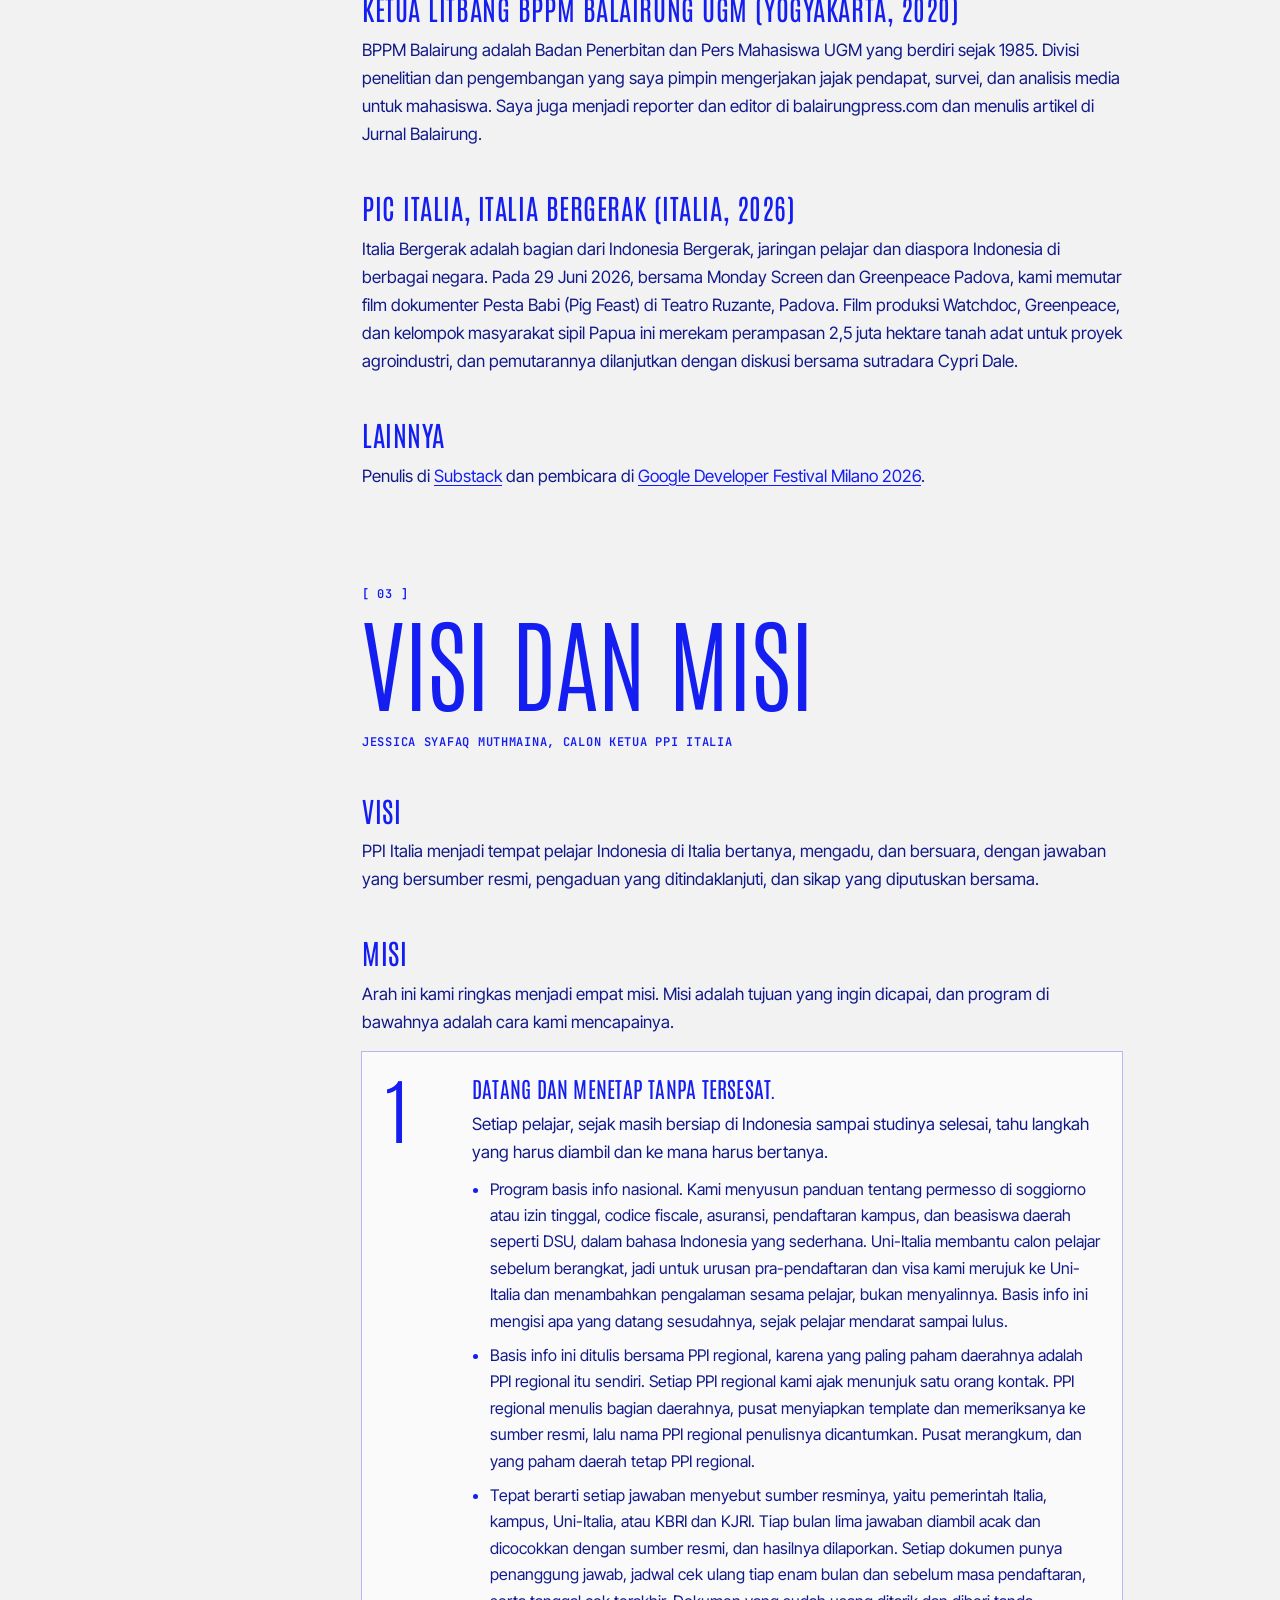
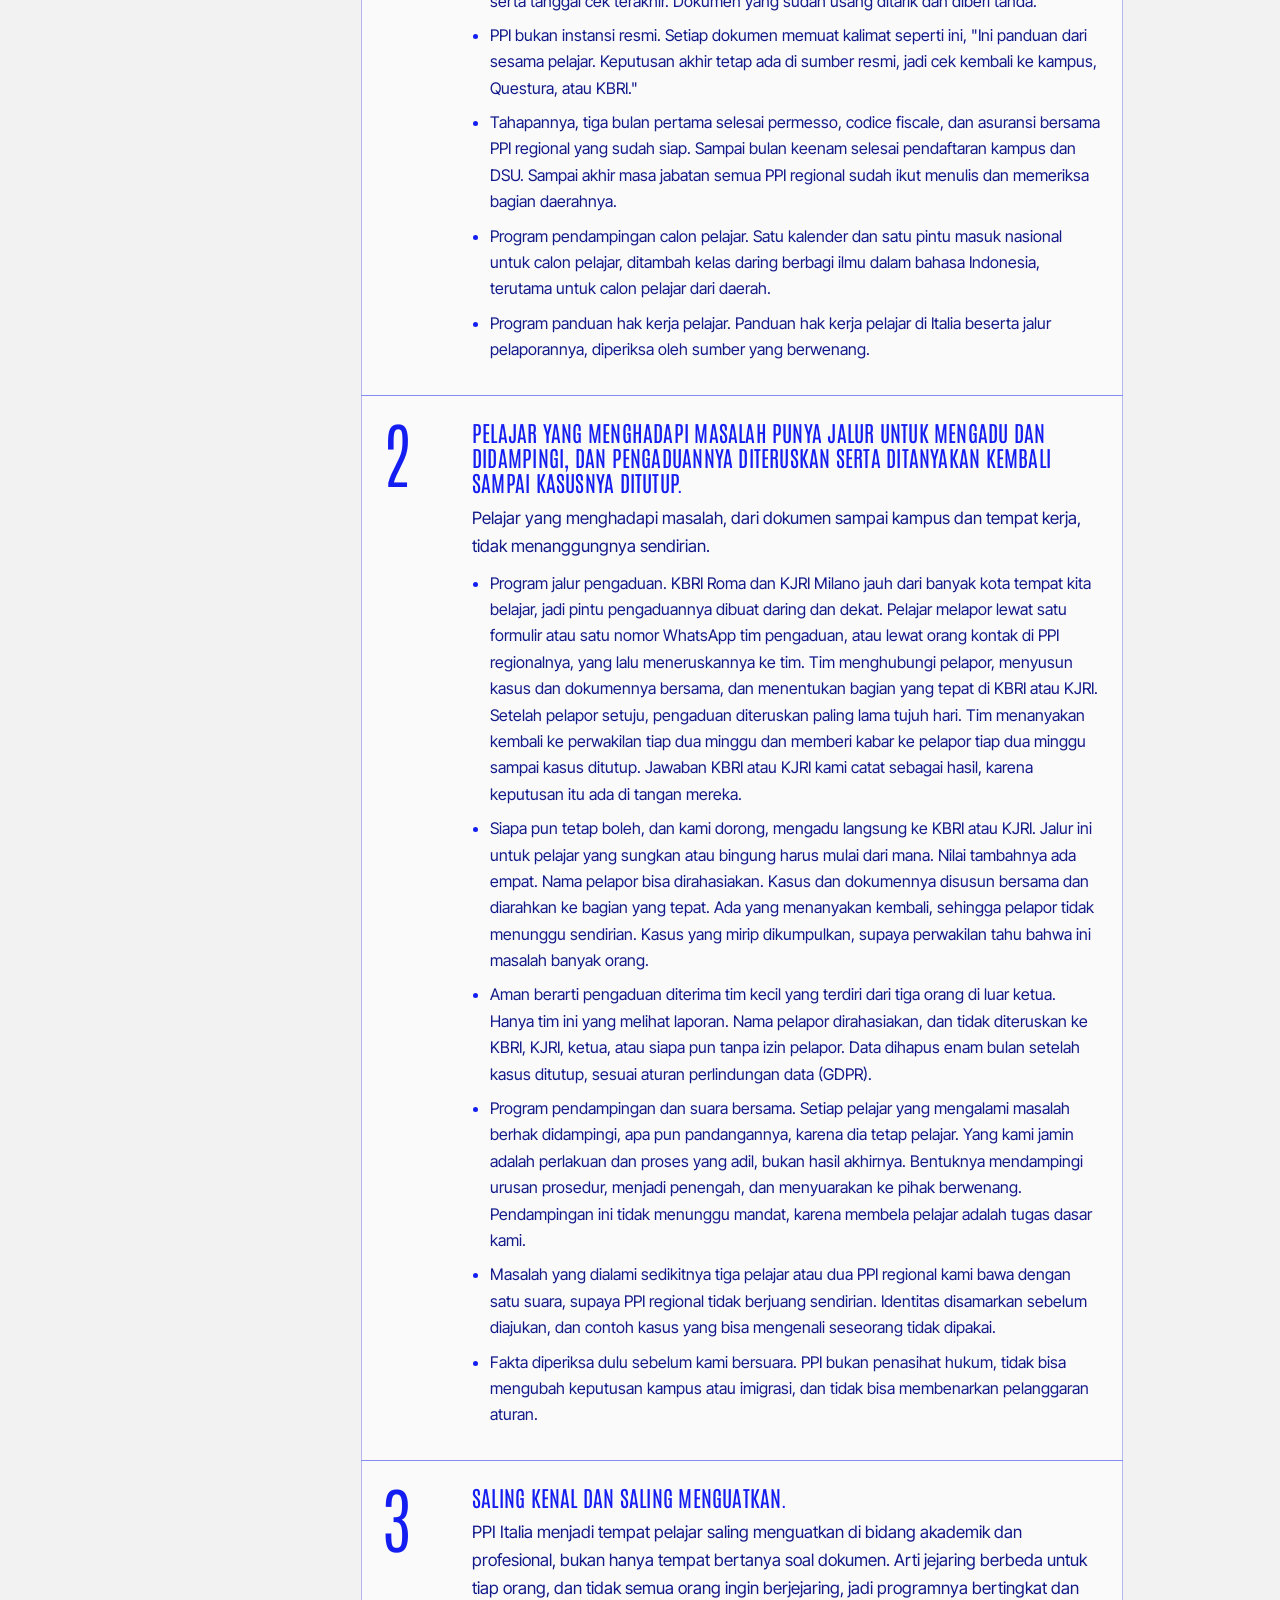
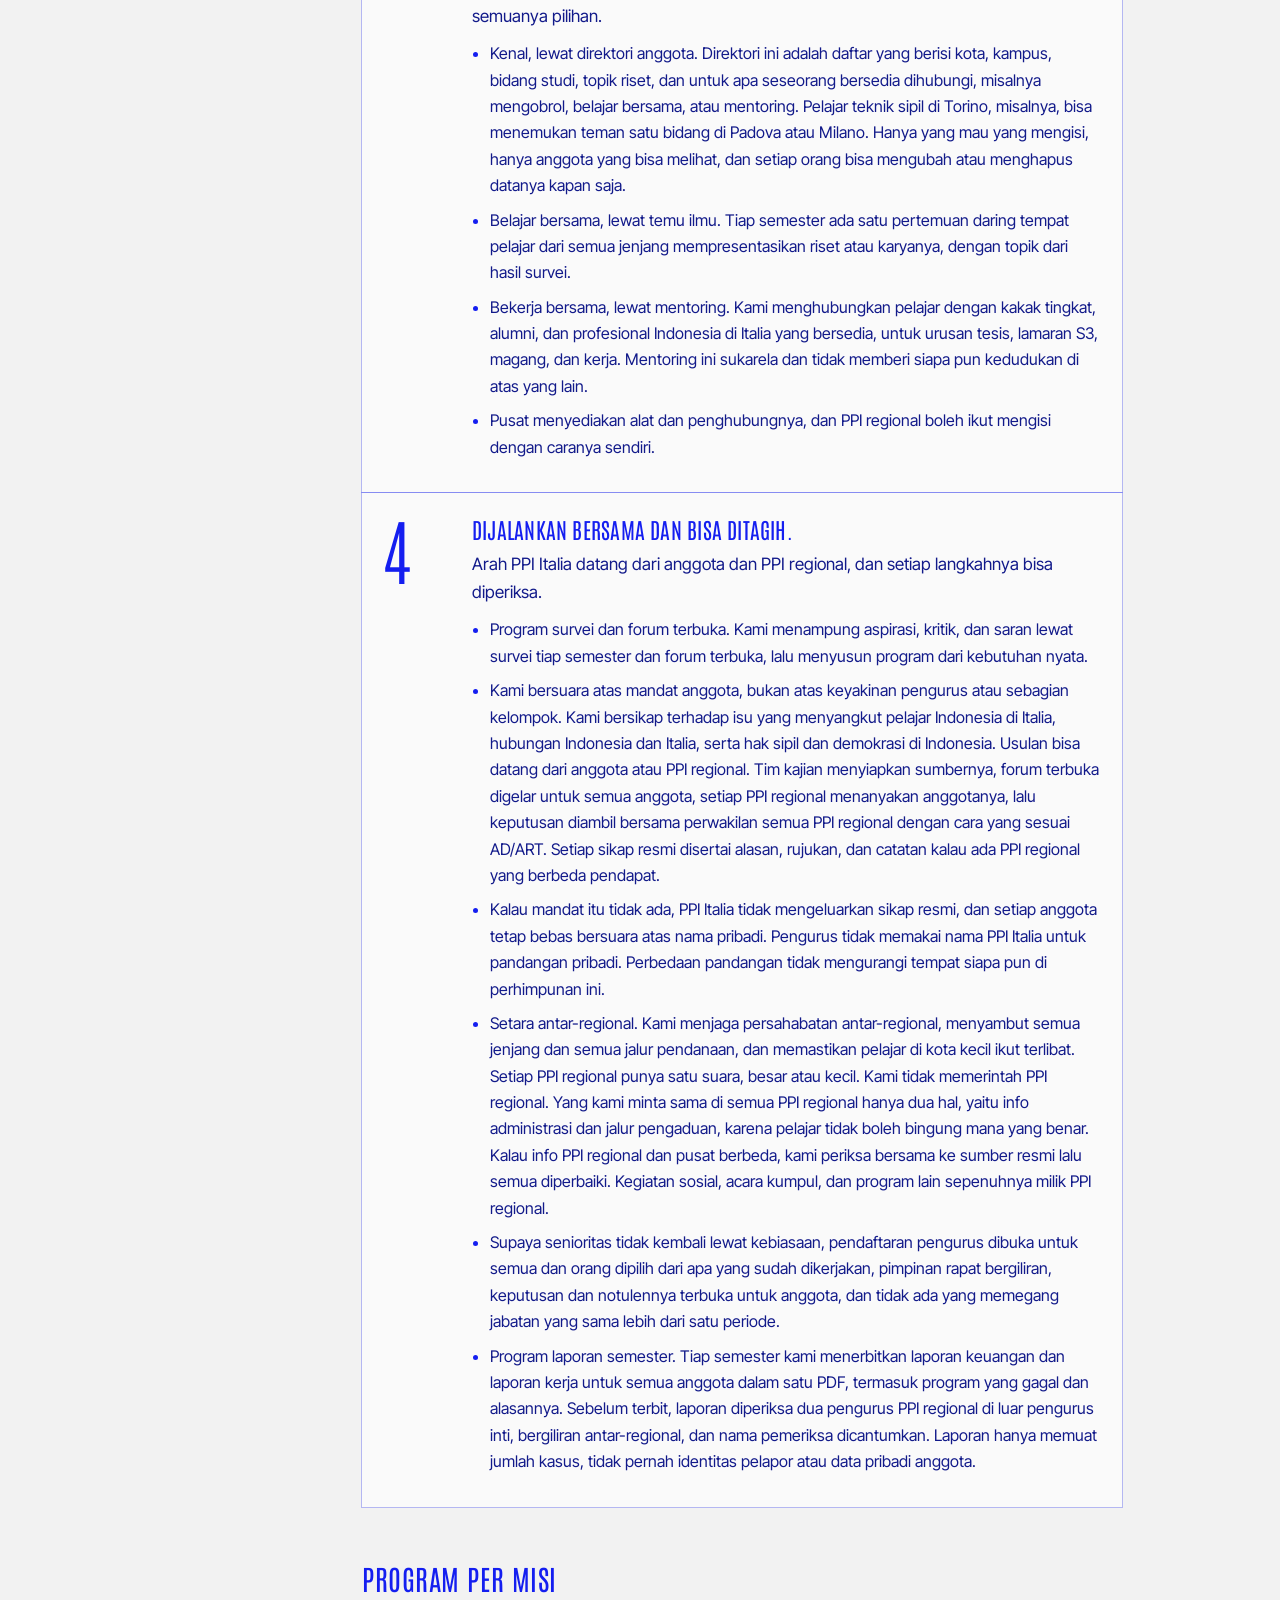
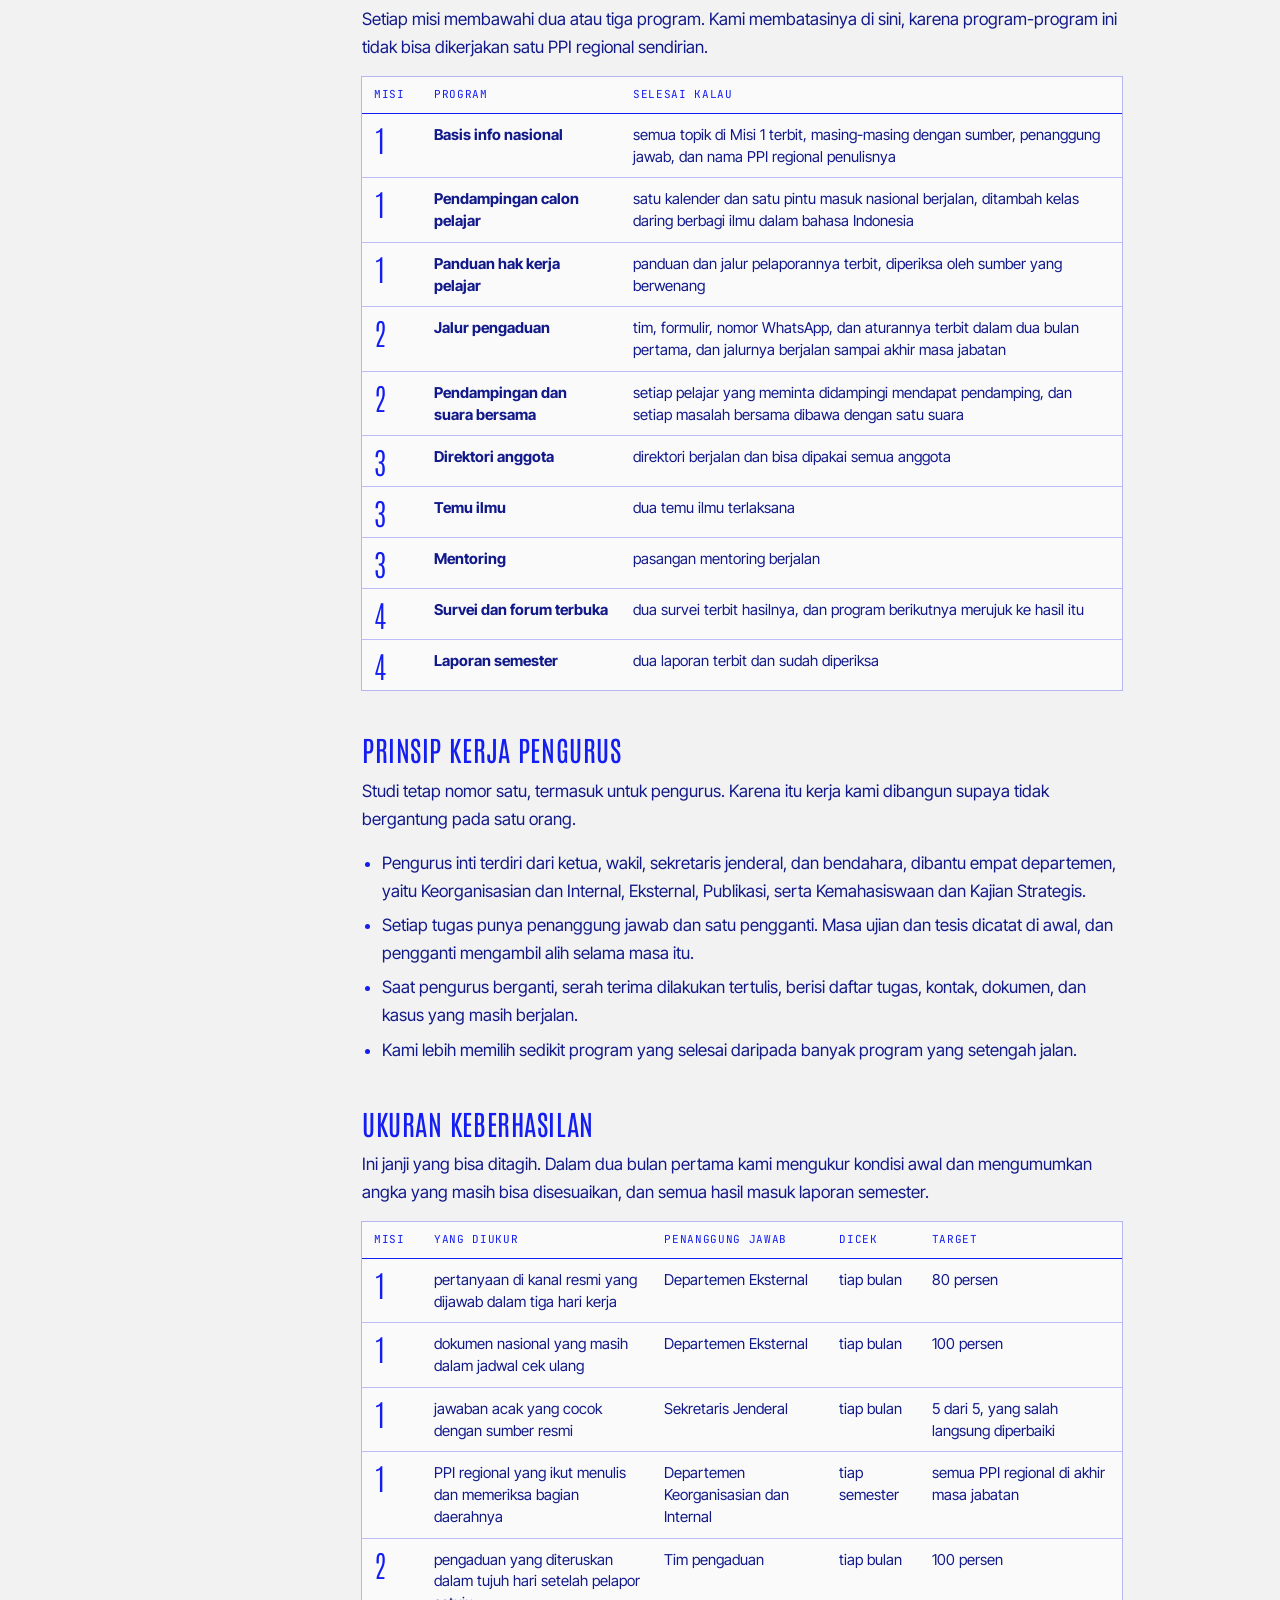
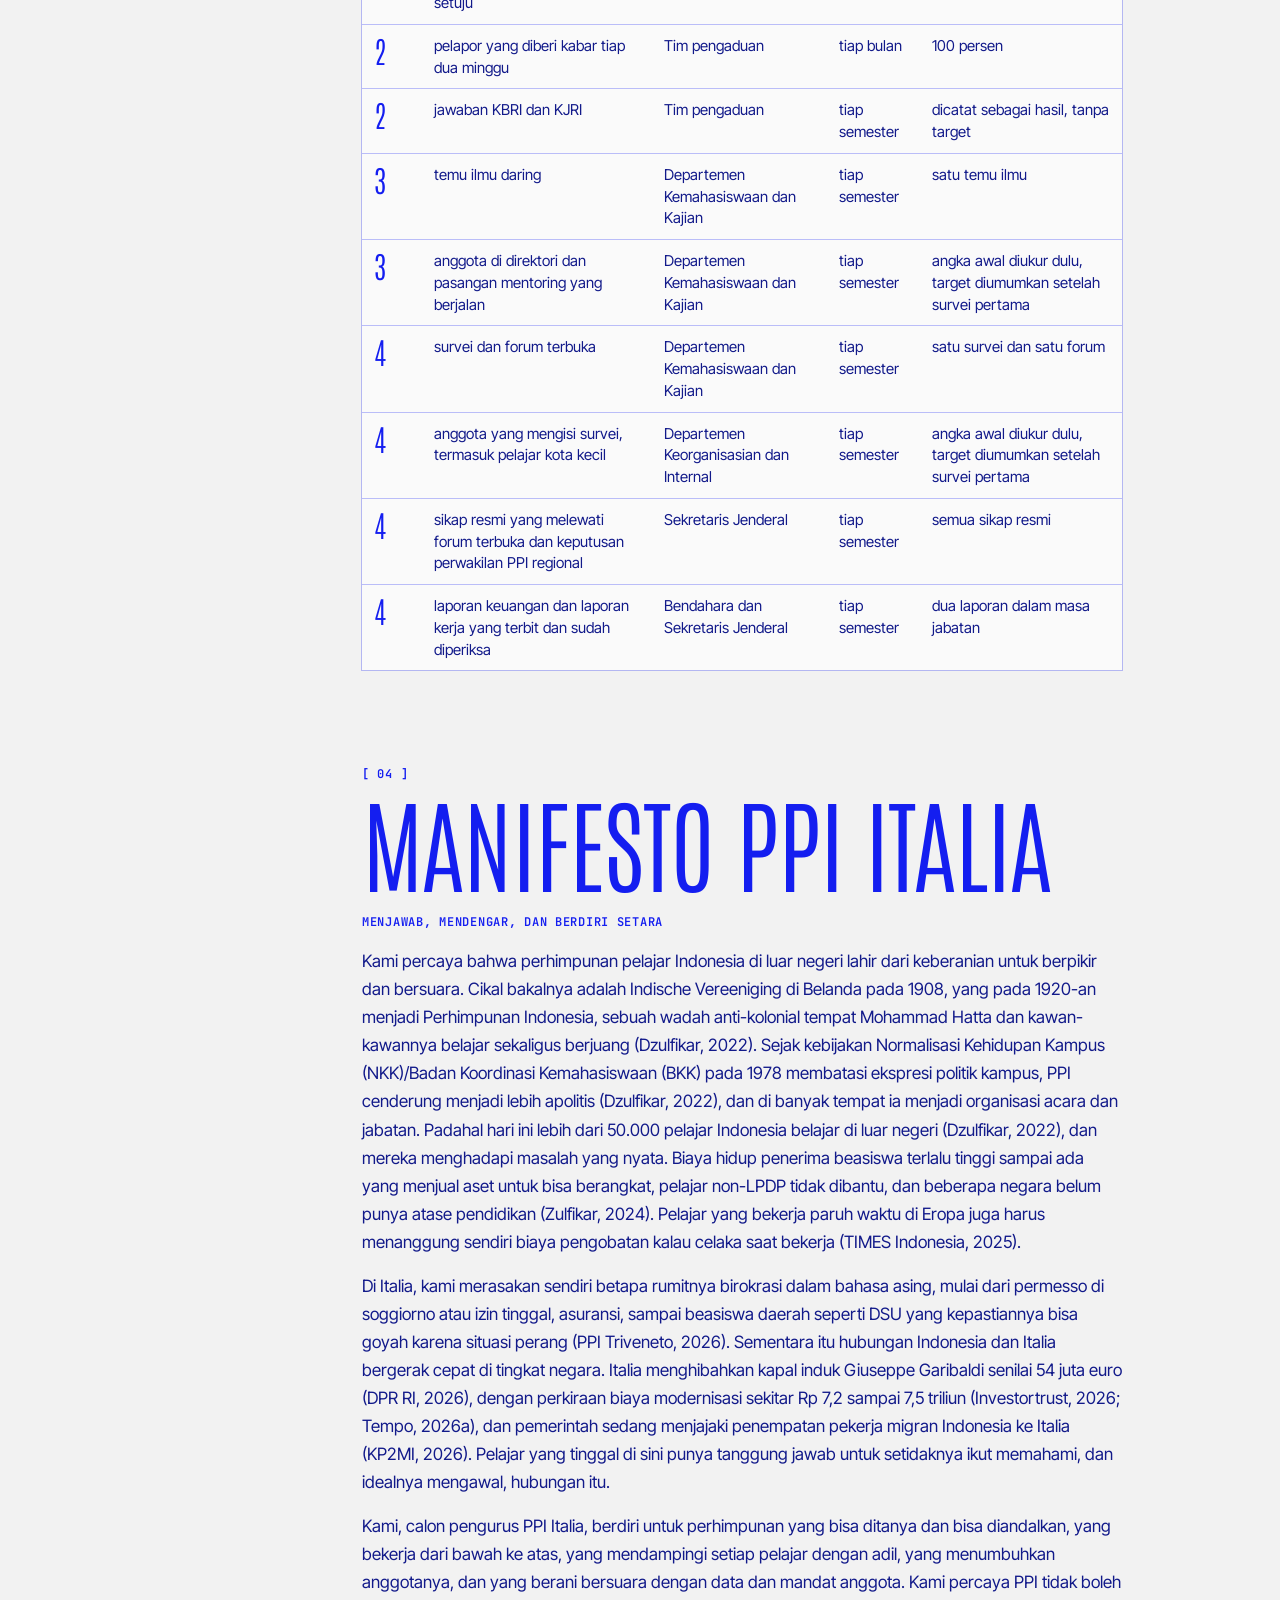
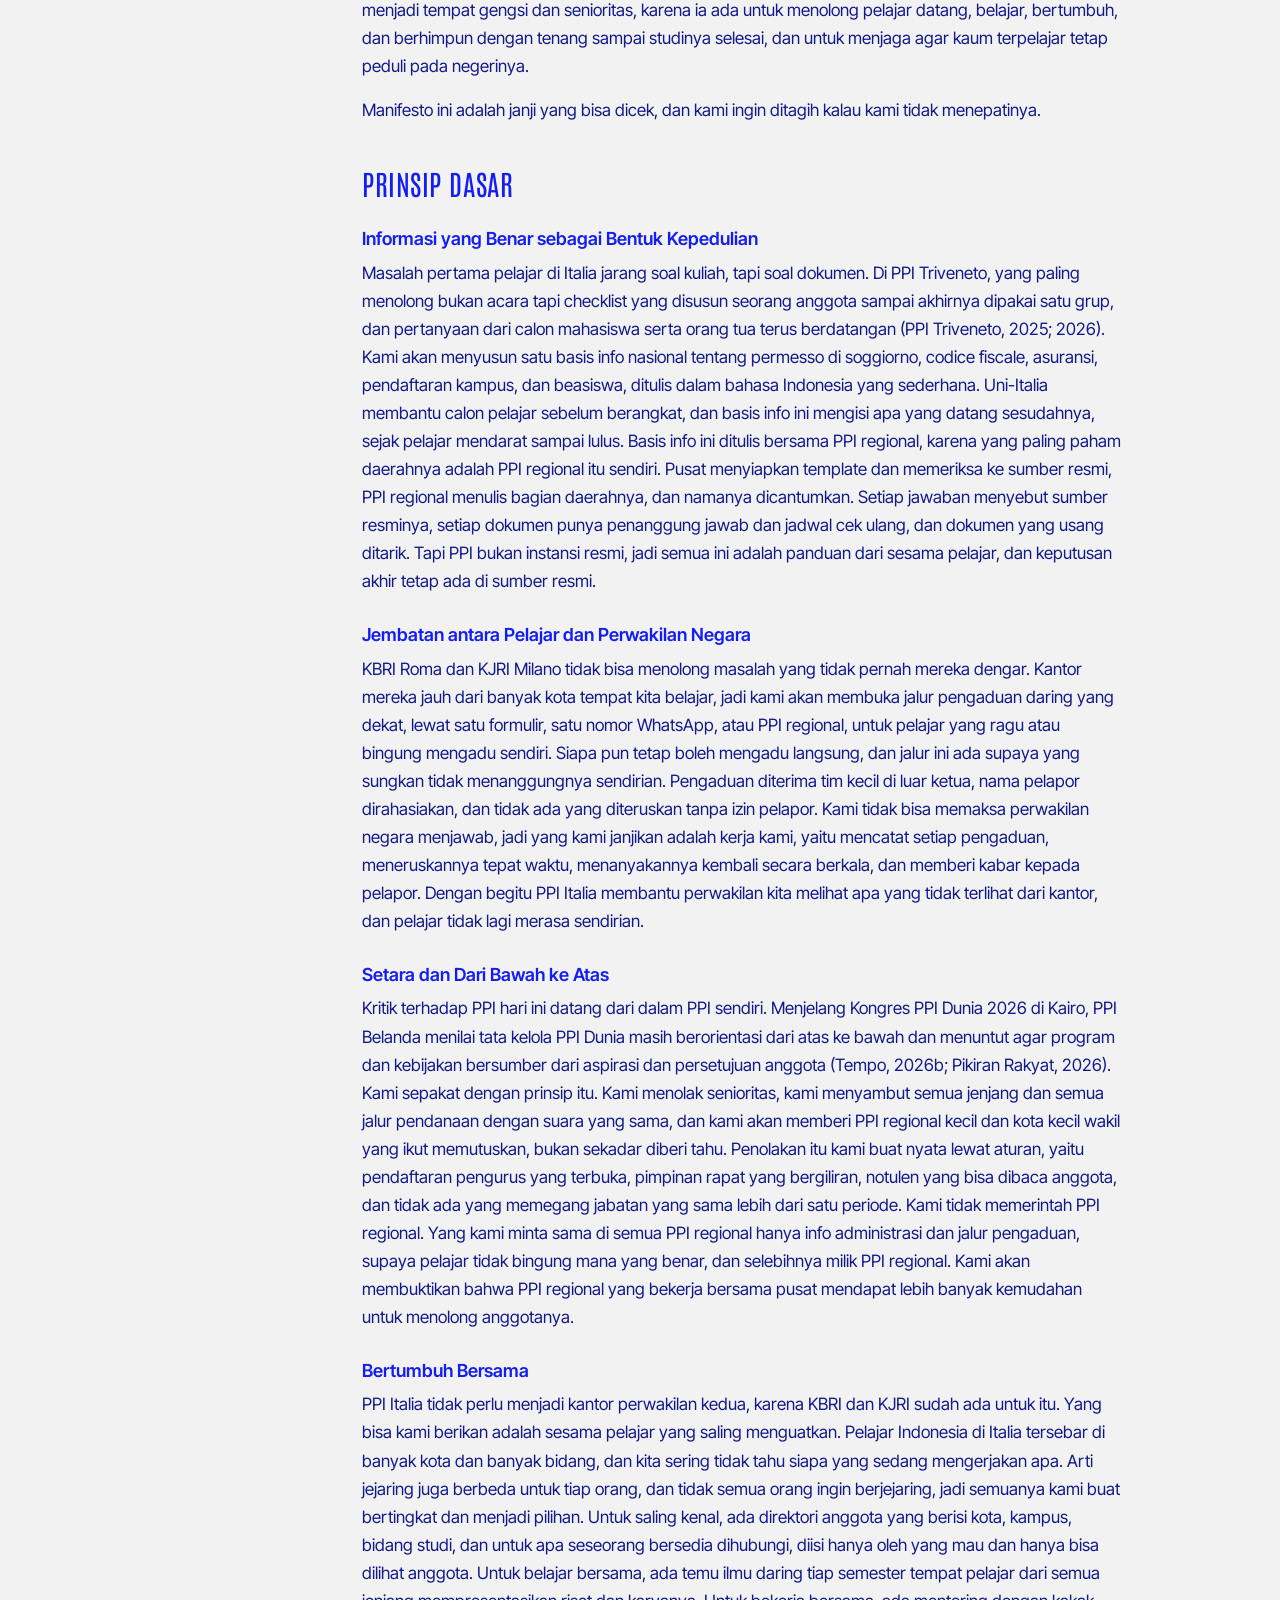
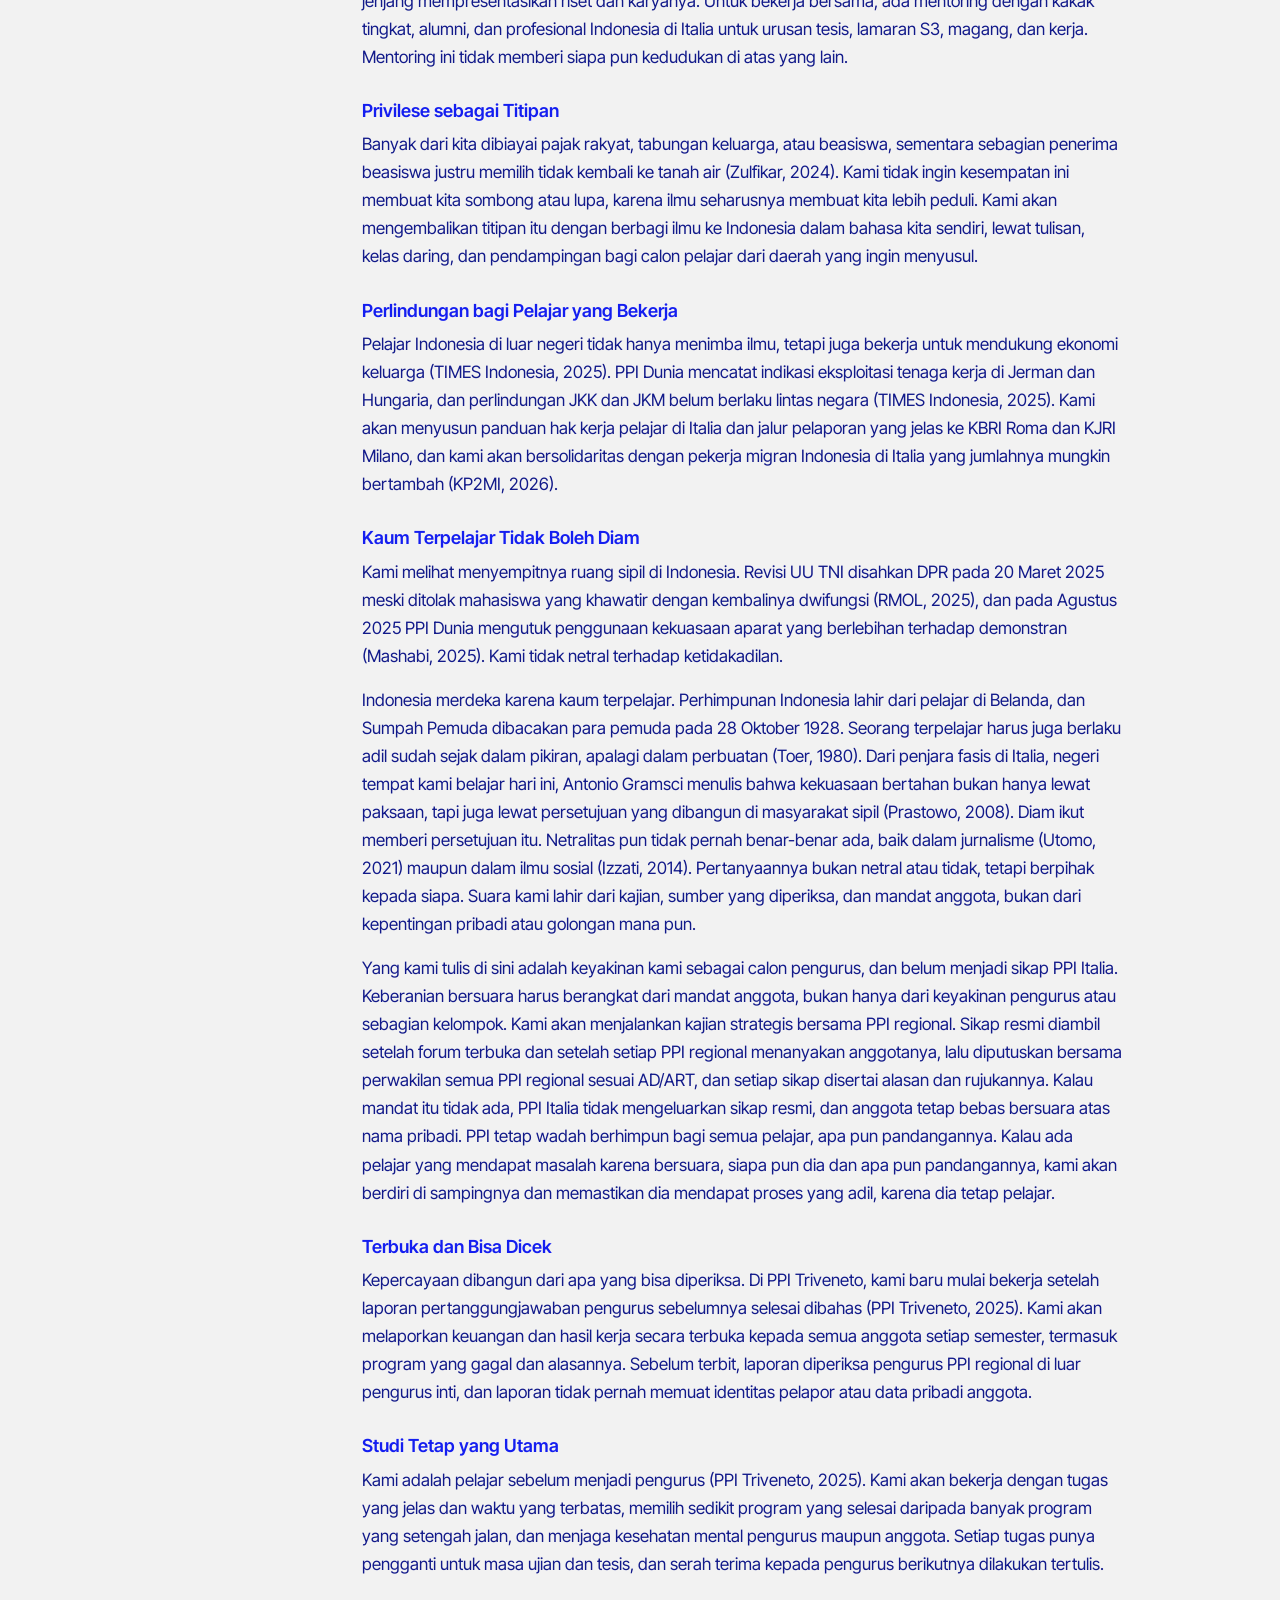
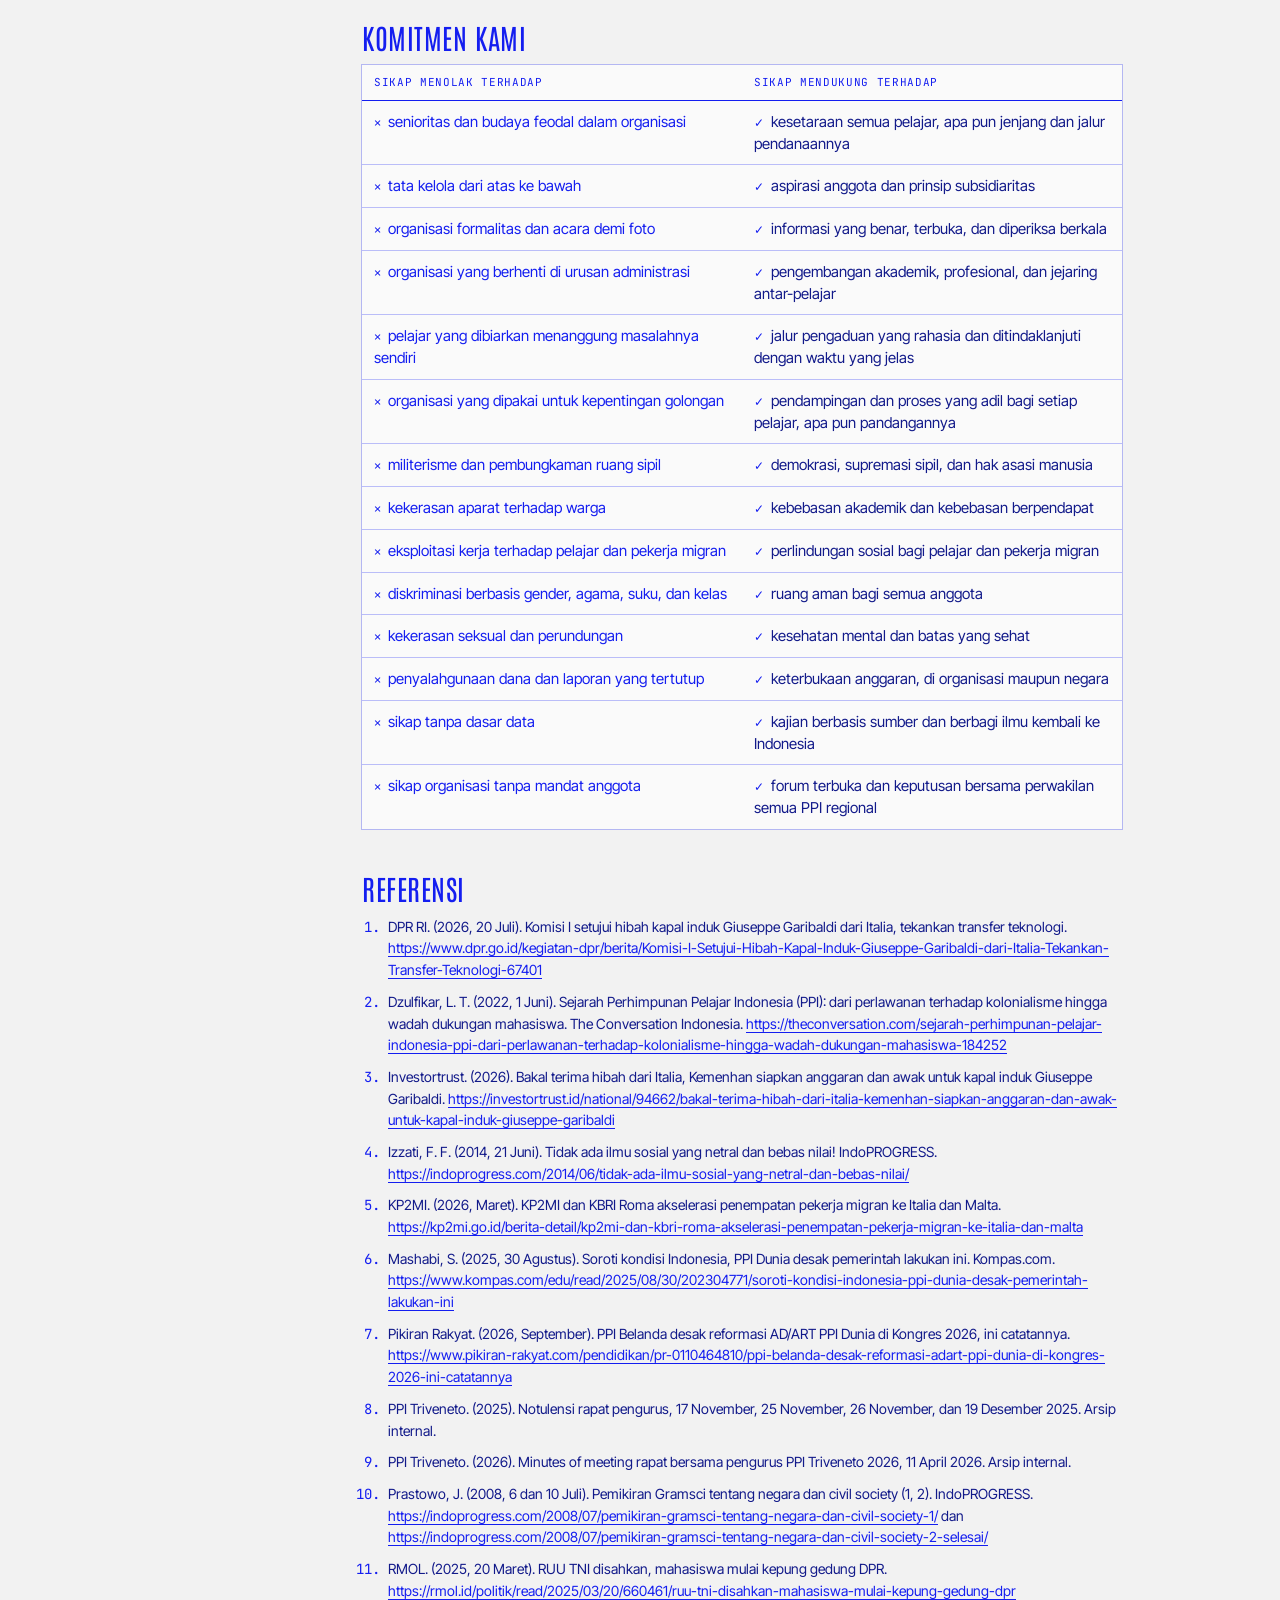
==== commit 8dd41826: "PPI Italia: two-minute summary as mission tabs and promise cards, photos removed" ====
--- a/PPIItalia/index.html
+++ b/PPIItalia/index.html
@@ -18,7 +18,7 @@
     <link rel="preconnect" href="https://fonts.gstatic.com" crossorigin>
     <link href="https://fonts.googleapis.com/css2?family=Antonio:wght@200;300;400;600&family=Inter+Tight:ital,wght@0,400;0,500;0,600;0,700;1,400&family=JetBrains+Mono:wght@400;600&display=swap" rel="stylesheet">
     <link rel="stylesheet" href="/home.css?v=6">
-    <link rel="stylesheet" href="/PPIItalia/ppi.css?v=5">
+    <link rel="stylesheet" href="/PPIItalia/ppi.css?v=6">
 </head>
 <body id="top">
     <a class="skip" href="#main" data-t="skip">Langsung ke isi</a>
@@ -77,25 +77,25 @@
     <section class="quick" data-q="id" lang="id" aria-labelledby="q-id">
         <p class="q-eyebrow">[ dalam dua menit ]</p>
         <h2 class="q-h" id="q-id">Bisa ditanya, bisa diandalkan</h2>
-        <p class="q-lede">Jawaban yang bersumber resmi, pengaduan yang ditindaklanjuti, dan sikap yang diputuskan bersama.</p>
-        <ol class="q-grid"><li class="q-card"><div class="q-photo"><img src="/PPIItalia/img/asiago_jalan.jpg" alt="" width="720" height="900" loading="lazy"><h3><span>Satu panduan permesso, codice fiscale, dan DSU untuk setiap kota</span></h3><small>Asiago</small></div><div class="q-txt"><span class="q-tag">Misi 1 · Bingung urus permesso?</span><p>Satu panduan dalam bahasa Indonesia sederhana untuk permesso, codice fiscale, asuransi, pendaftaran kampus, dan DSU. Setiap PPI regional menulis bagian kotanya, dan setiap jawaban menyebut sumber resminya.</p></div></li><li class="q-card"><div class="q-photo"><img src="/PPIItalia/img/venezia_vaporetto.jpg" alt="" width="720" height="900" loading="lazy"><h3><span>Pengaduan sampai ke KBRI atau KJRI paling lama tujuh hari setelah kamu setuju</span></h3><small>Venezia</small></div><div class="q-txt"><span class="q-tag">Misi 2 · Lagi kena masalah?</span><p>Lapor lewat satu formulir, satu nomor WhatsApp, atau PPI regionalmu. Kami susun kasusnya bersamamu, meneruskannya ke KBRI atau KJRI paling lama tujuh hari setelah kamu setuju, dan memberi kabar tiap dua minggu sampai kasusnya ditutup.</p></div></li><li class="q-card"><div class="q-photo"><img src="/PPIItalia/img/specola_malam.jpg" alt="" width="720" height="900" loading="lazy"><h3><span>Direktori anggota, temu ilmu daring, dan mentoring, semuanya pilihan</span></h3><small>Specola, Padova</small></div><div class="q-txt"><span class="q-tag">Misi 3 · Mau kenal orang sebidang?</span><p>Direktori anggota yang diisi hanya oleh yang mau, temu ilmu daring tiap semester, dan mentoring untuk tesis, PhD, magang, dan kerja. Semuanya pilihan.</p></div></li><li class="q-card"><div class="q-photo"><img src="/PPIItalia/img/senja_padova.jpg" alt="" width="720" height="900" loading="lazy"><h3><span>Setiap PPI regional punya satu suara, besar atau kecil</span></h3><small>Padova</small></div><div class="q-txt"><span class="q-tag">Misi 4 · Siapa yang memutuskan?</span><p>Program lahir dari survei dan forum terbuka tiap semester. Sikap resmi butuh mandat anggota, dan setiap PPI regional punya satu suara. Tiap semester terbit laporan uang dan kerja, termasuk program yang gagal.</p></div></li></ol>
-        <div class="q-promise"><p class="q-ph">janji yang bisa ditagih</p><ol><li>80 persen pertanyaan dijawab dalam tiga hari kerja</li><li>5 dari 5 jawaban acak tiap bulan cocok dengan sumber resmi</li><li>pengaduan diteruskan dalam tujuh hari setelah pelapor setuju</li><li>satu temu ilmu, satu survei, dan satu forum terbuka tiap semester</li><li>dua laporan terbit dan diperiksa</li></ol></div>
+        <p class="q-lede">Jawaban yang <strong>bersumber resmi</strong>, pengaduan yang <strong>ditindaklanjuti</strong>, dan sikap yang <strong>diputuskan bersama</strong>.</p>
+        <div class="q-tabs"><p class="q-hint">pilih satu misi</p><div class="q-list" role="tablist" aria-label="pilih satu misi"><button type="button" role="tab" id="qt-id-1" aria-controls="qp-id-1" aria-selected="true" tabindex="0"><span class="qt-n">01</span><span class="qt-q">Bingung urus permesso?</span></button><button type="button" role="tab" id="qt-id-2" aria-controls="qp-id-2" aria-selected="false" tabindex="-1"><span class="qt-n">02</span><span class="qt-q">Lagi kena masalah?</span></button><button type="button" role="tab" id="qt-id-3" aria-controls="qp-id-3" aria-selected="false" tabindex="-1"><span class="qt-n">03</span><span class="qt-q">Mau kenal orang sebidang?</span></button><button type="button" role="tab" id="qt-id-4" aria-controls="qp-id-4" aria-selected="false" tabindex="-1"><span class="qt-n">04</span><span class="qt-q">Siapa yang memutuskan?</span></button></div><div class="q-panel" role="tabpanel" id="qp-id-1" aria-labelledby="qt-id-1"><p class="q-tag">Misi 1 / 4</p><h3>Satu panduan permesso, codice fiscale, dan DSU untuk setiap kota</h3><p>Satu panduan dalam <strong>bahasa Indonesia sederhana</strong> untuk permesso, codice fiscale, asuransi, pendaftaran kampus, dan DSU. <strong>Setiap PPI regional menulis bagian kotanya</strong>, dan setiap jawaban <strong>menyebut sumber resminya</strong>. Ada juga pendampingan calon pelajar dan panduan hak kerja pelajar.</p><a class="q-more" href="#id-15">baca misi ini selengkapnya &#8595;</a></div><div class="q-panel" role="tabpanel" id="qp-id-2" aria-labelledby="qt-id-2" hidden><p class="q-tag">Misi 2 / 4</p><h3>Pengaduan sampai ke KBRI atau KJRI paling lama tujuh hari setelah kamu setuju</h3><p>Lapor lewat <strong>satu formulir, satu nomor WhatsApp, atau PPI regionalmu</strong>. Kami susun kasusnya bersamamu, meneruskannya ke KBRI atau KJRI <strong>paling lama tujuh hari</strong> setelah kamu setuju, dan memberi kabar <strong>tiap dua minggu</strong> sampai kasusnya ditutup. <strong>Namamu bisa dirahasiakan.</strong></p><a class="q-more" href="#id-15">baca misi ini selengkapnya &#8595;</a></div><div class="q-panel" role="tabpanel" id="qp-id-3" aria-labelledby="qt-id-3" hidden><p class="q-tag">Misi 3 / 4</p><h3>Direktori anggota, temu ilmu daring, dan mentoring, semuanya pilihan</h3><p><strong>Direktori anggota</strong> yang diisi hanya oleh yang mau, <strong>temu ilmu daring</strong> tiap semester, dan <strong>mentoring</strong> untuk tesis, PhD, magang, dan kerja. <strong>Semuanya pilihan.</strong></p><a class="q-more" href="#id-15">baca misi ini selengkapnya &#8595;</a></div><div class="q-panel" role="tabpanel" id="qp-id-4" aria-labelledby="qt-id-4" hidden><p class="q-tag">Misi 4 / 4</p><h3>Setiap PPI regional punya satu suara, besar atau kecil</h3><p>Program lahir dari <strong>survei dan forum terbuka</strong> tiap semester. Sikap resmi <strong>butuh mandat anggota</strong>, dan <strong>setiap PPI regional punya satu suara</strong>. Tiap semester terbit <strong>laporan uang dan kerja</strong>, termasuk program yang gagal.</p><a class="q-more" href="#id-15">baca misi ini selengkapnya &#8595;</a></div></div>
+        <div class="q-promise"><p class="q-ph">janji yang bisa ditagih <span>ketuk untuk melihat siapa yang mengecek</span></p><ol><li><details><summary><strong class="pr-n">80 persen</strong><span>pertanyaan dijawab dalam tiga hari kerja</span></summary><p>Departemen Eksternal, dicek tiap bulan</p></details></li><li><details><summary><strong class="pr-n">5 dari 5</strong><span>jawaban acak tiap bulan cocok dengan sumber resmi</span></summary><p>Sekretaris Jenderal, tiap bulan, yang salah langsung diperbaiki</p></details></li><li><details><summary><strong class="pr-n">7 hari</strong><span>batas meneruskan pengaduan setelah pelapor setuju</span></summary><p>Tim pengaduan, dicek tiap bulan</p></details></li><li><details><summary><strong class="pr-n">1 + 1 + 1</strong><span>temu ilmu, survei, dan forum terbuka tiap semester</span></summary><p>Departemen Kemahasiswaan dan Kajian, tiap semester</p></details></li><li><details><summary><strong class="pr-n">2 laporan</strong><span>keuangan dan kerja, terbit dan diperiksa</span></summary><p>Bendahara dan Sekretaris Jenderal, diperiksa dua pengurus PPI regional di luar pengurus inti</p></details></li></ol></div>
         <div class="btns q-btns"><a class="btn" href="#id-15">baca rencana lengkap</a><a class="btn btn-grey" href="#id-159">manifesto</a></div>
     </section>
     <section class="quick" data-q="en" lang="en" hidden aria-labelledby="q-en">
         <p class="q-eyebrow">[ in two minutes ]</p>
         <h2 class="q-h" id="q-en">An association you can ask and rely on</h2>
-        <p class="q-lede">Answers that come from official sources, complaints that get followed up, and positions decided together.</p>
-        <ol class="q-grid"><li class="q-card"><div class="q-photo"><img src="/PPIItalia/img/asiago_jalan.jpg" alt="" width="720" height="900" loading="lazy"><h3><span>One guide to permesso, codice fiscale and DSU, for every city</span></h3><small>Asiago</small></div><div class="q-txt"><span class="q-tag">Mission 1 · Lost with the permesso?</span><p>One guide in plain Indonesian for the permesso, codice fiscale, insurance, enrolment and DSU. Every regional PPI writes its own city’s part, and every answer names its official source.</p></div></li><li class="q-card"><div class="q-photo"><img src="/PPIItalia/img/venezia_vaporetto.jpg" alt="" width="720" height="900" loading="lazy"><h3><span>Complaints reach KBRI or KJRI within seven days of consent</span></h3><small>Venezia</small></div><div class="q-txt"><span class="q-tag">Mission 2 · Stuck with a problem?</span><p>Report through one form, one WhatsApp number or your regional PPI. We prepare the case with you, pass it to KBRI or KJRI within seven days of your consent, and update you every two weeks until it is closed.</p></div></li><li class="q-card"><div class="q-photo"><img src="/PPIItalia/img/specola_malam.jpg" alt="" width="720" height="900" loading="lazy"><h3><span>A member directory, online talks and mentoring, all optional</span></h3><small>Specola, Padova</small></div><div class="q-txt"><span class="q-tag">Mission 3 · Want to meet people in your field?</span><p>A member directory filled in only by those who want to be in it, an online temu ilmu every semester, and mentoring for theses, PhD applications, internships and jobs. All of it is optional.</p></div></li><li class="q-card"><div class="q-photo"><img src="/PPIItalia/img/senja_padova.jpg" alt="" width="720" height="900" loading="lazy"><h3><span>Every regional PPI gets one vote, large or small</span></h3><small>Padova</small></div><div class="q-txt"><span class="q-tag">Mission 4 · Who decides?</span><p>Programmes come from a survey and an open forum every semester. An official position needs the members’ mandate, and every regional PPI has one vote. Every semester we publish a report on money and work, failures included.</p></div></li></ol>
-        <div class="q-promise"><p class="q-ph">promises you can hold us to</p><ol><li>80 percent of questions answered within three working days</li><li>5 out of 5 random answers a month match the official source</li><li>every complaint passed on within seven days of consent</li><li>one temu ilmu, one survey and one open forum every semester</li><li>two reports, published and checked</li></ol></div>
+        <p class="q-lede">Answers that come from <strong>official sources</strong>, complaints that <strong>get followed up</strong>, and positions <strong>decided together</strong>.</p>
+        <div class="q-tabs"><p class="q-hint">pick a mission</p><div class="q-list" role="tablist" aria-label="pick a mission"><button type="button" role="tab" id="qt-en-1" aria-controls="qp-en-1" aria-selected="true" tabindex="0"><span class="qt-n">01</span><span class="qt-q">Lost with the permesso?</span></button><button type="button" role="tab" id="qt-en-2" aria-controls="qp-en-2" aria-selected="false" tabindex="-1"><span class="qt-n">02</span><span class="qt-q">Stuck with a problem?</span></button><button type="button" role="tab" id="qt-en-3" aria-controls="qp-en-3" aria-selected="false" tabindex="-1"><span class="qt-n">03</span><span class="qt-q">Want to meet people in your field?</span></button><button type="button" role="tab" id="qt-en-4" aria-controls="qp-en-4" aria-selected="false" tabindex="-1"><span class="qt-n">04</span><span class="qt-q">Who decides?</span></button></div><div class="q-panel" role="tabpanel" id="qp-en-1" aria-labelledby="qt-en-1"><p class="q-tag">Mission 1 / 4</p><h3>One guide to permesso, codice fiscale and DSU, for every city</h3><p>One guide in <strong>plain Indonesian</strong> for the permesso, codice fiscale, insurance, enrolment and DSU. <strong>Every regional PPI writes its own city’s part</strong>, and every answer <strong>names its official source</strong>. There is also support for future students and a guide to student work rights.</p><a class="q-more" href="#en-15">read this mission in full &#8595;</a></div><div class="q-panel" role="tabpanel" id="qp-en-2" aria-labelledby="qt-en-2" hidden><p class="q-tag">Mission 2 / 4</p><h3>Complaints reach KBRI or KJRI within seven days of consent</h3><p>Report through <strong>one form, one WhatsApp number or your regional PPI</strong>. We prepare the case with you, pass it to KBRI or KJRI <strong>within seven days</strong> of your consent, and update you <strong>every two weeks</strong> until it is closed. <strong>Your name can stay confidential.</strong></p><a class="q-more" href="#en-15">read this mission in full &#8595;</a></div><div class="q-panel" role="tabpanel" id="qp-en-3" aria-labelledby="qt-en-3" hidden><p class="q-tag">Mission 3 / 4</p><h3>A member directory, online talks and mentoring, all optional</h3><p>A <strong>member directory</strong> filled in only by those who want to be in it, an <strong>online temu ilmu</strong> every semester, and <strong>mentoring</strong> for theses, PhD applications, internships and jobs. <strong>All of it is optional.</strong></p><a class="q-more" href="#en-15">read this mission in full &#8595;</a></div><div class="q-panel" role="tabpanel" id="qp-en-4" aria-labelledby="qt-en-4" hidden><p class="q-tag">Mission 4 / 4</p><h3>Every regional PPI gets one vote, large or small</h3><p>Programmes come from a <strong>survey and an open forum</strong> every semester. An official position <strong>needs the members’ mandate</strong>, and <strong>every regional PPI has one vote</strong>. Every semester we publish a <strong>report on money and work</strong>, failures included.</p><a class="q-more" href="#en-15">read this mission in full &#8595;</a></div></div>
+        <div class="q-promise"><p class="q-ph">promises you can hold us to <span>tap to see who checks it</span></p><ol><li><details><summary><strong class="pr-n">80 percent</strong><span>of questions answered within three working days</span></summary><p>External Affairs Department, checked every month</p></details></li><li><details><summary><strong class="pr-n">5 out of 5</strong><span>random answers a month match the official source</span></summary><p>Secretary General, every month, wrong answers corrected at once</p></details></li><li><details><summary><strong class="pr-n">7 days</strong><span>at most to pass a complaint on after consent</span></summary><p>Reporting team, checked every month</p></details></li><li><details><summary><strong class="pr-n">1 + 1 + 1</strong><span>temu ilmu, survey and open forum every semester</span></summary><p>Student Affairs and Strategic Studies Department, every semester</p></details></li><li><details><summary><strong class="pr-n">2 reports</strong><span>on money and work, published and checked</span></summary><p>Treasurer and Secretary General, checked by two regional PPI board members outside the core board</p></details></li></ol></div>
         <div class="btns q-btns"><a class="btn" href="#en-15">read the full plan</a><a class="btn btn-grey" href="#en-159">manifesto</a></div>
     </section>
     <section class="quick" data-q="it" lang="it" hidden aria-labelledby="q-it">
         <p class="q-eyebrow">[ in due minuti ]</p>
         <h2 class="q-h" id="q-it">Un’associazione a cui chiedere e su cui contare</h2>
-        <p class="q-lede">Risposte basate su fonti ufficiali, segnalazioni seguite fino in fondo e posizioni decise insieme.</p>
-        <ol class="q-grid"><li class="q-card"><div class="q-photo"><img src="/PPIItalia/img/asiago_jalan.jpg" alt="" width="720" height="900" loading="lazy"><h3><span>Una guida a permesso, codice fiscale e DSU, per ogni città</span></h3><small>Asiago</small></div><div class="q-txt"><span class="q-tag">Missione 1 · Perso con il permesso?</span><p>Una guida in indonesiano semplice per permesso, codice fiscale, assicurazione, iscrizione e DSU. Ogni PPI regionale scrive la parte sulla sua città, e ogni risposta cita la sua fonte ufficiale.</p></div></li><li class="q-card"><div class="q-photo"><img src="/PPIItalia/img/venezia_vaporetto.jpg" alt="" width="720" height="900" loading="lazy"><h3><span>Le segnalazioni arrivano a KBRI o KJRI entro sette giorni dal consenso</span></h3><small>Venezia</small></div><div class="q-txt"><span class="q-tag">Missione 2 · Hai un problema?</span><p>Segnala con un modulo, un numero WhatsApp o tramite il tuo PPI regionale. Prepariamo il caso con te, lo inoltriamo a KBRI o KJRI entro sette giorni dal tuo consenso e ti aggiorniamo ogni due settimane fino alla chiusura.</p></div></li><li class="q-card"><div class="q-photo"><img src="/PPIItalia/img/specola_malam.jpg" alt="" width="720" height="900" loading="lazy"><h3><span>Elenco dei soci, incontri online e mentoring, tutto facoltativo</span></h3><small>Specola, Padova</small></div><div class="q-txt"><span class="q-tag">Missione 3 · Vuoi conoscere chi studia la tua materia?</span><p>Un elenco dei soci compilato solo da chi vuole, un temu ilmu online ogni semestre e mentoring per tesi, dottorato, tirocini e lavoro. Tutto facoltativo.</p></div></li><li class="q-card"><div class="q-photo"><img src="/PPIItalia/img/senja_padova.jpg" alt="" width="720" height="900" loading="lazy"><h3><span>Ogni PPI regionale ha un voto, grande o piccolo</span></h3><small>Padova</small></div><div class="q-txt"><span class="q-tag">Missione 4 · Chi decide?</span><p>I programmi nascono da un sondaggio e da un forum aperto ogni semestre. Una posizione ufficiale richiede il mandato dei soci, e ogni PPI regionale ha un voto. Ogni semestre pubblichiamo un rapporto su soldi e lavoro, fallimenti compresi.</p></div></li></ol>
-        <div class="q-promise"><p class="q-ph">promesse verificabili</p><ol><li>80 per cento delle domande con risposta entro tre giorni lavorativi</li><li>5 risposte su 5 estratte ogni mese corrispondono alla fonte ufficiale</li><li>ogni segnalazione inoltrata entro sette giorni dal consenso</li><li>un temu ilmu, un sondaggio e un forum aperto ogni semestre</li><li>due rapporti pubblicati e verificati</li></ol></div>
+        <p class="q-lede">Risposte basate su <strong>fonti ufficiali</strong>, segnalazioni <strong>seguite fino in fondo</strong> e posizioni <strong>decise insieme</strong>.</p>
+        <div class="q-tabs"><p class="q-hint">scegli una missione</p><div class="q-list" role="tablist" aria-label="scegli una missione"><button type="button" role="tab" id="qt-it-1" aria-controls="qp-it-1" aria-selected="true" tabindex="0"><span class="qt-n">01</span><span class="qt-q">Perso con il permesso?</span></button><button type="button" role="tab" id="qt-it-2" aria-controls="qp-it-2" aria-selected="false" tabindex="-1"><span class="qt-n">02</span><span class="qt-q">Hai un problema?</span></button><button type="button" role="tab" id="qt-it-3" aria-controls="qp-it-3" aria-selected="false" tabindex="-1"><span class="qt-n">03</span><span class="qt-q">Vuoi conoscere chi studia la tua materia?</span></button><button type="button" role="tab" id="qt-it-4" aria-controls="qp-it-4" aria-selected="false" tabindex="-1"><span class="qt-n">04</span><span class="qt-q">Chi decide?</span></button></div><div class="q-panel" role="tabpanel" id="qp-it-1" aria-labelledby="qt-it-1"><p class="q-tag">Missione 1 / 4</p><h3>Una guida a permesso, codice fiscale e DSU, per ogni città</h3><p>Una guida in <strong>indonesiano semplice</strong> per permesso, codice fiscale, assicurazione, iscrizione e DSU. <strong>Ogni PPI regionale scrive la parte sulla sua città</strong>, e ogni risposta <strong>cita la sua fonte ufficiale</strong>. C’è anche l’accompagnamento dei futuri studenti e una guida ai diritti di lavoro degli studenti.</p><a class="q-more" href="#it-15">leggi questa missione per intero &#8595;</a></div><div class="q-panel" role="tabpanel" id="qp-it-2" aria-labelledby="qt-it-2" hidden><p class="q-tag">Missione 2 / 4</p><h3>Le segnalazioni arrivano a KBRI o KJRI entro sette giorni dal consenso</h3><p>Segnala con <strong>un modulo, un numero WhatsApp o tramite il tuo PPI regionale</strong>. Prepariamo il caso con te, lo inoltriamo a KBRI o KJRI <strong>entro sette giorni</strong> dal tuo consenso e ti aggiorniamo <strong>ogni due settimane</strong> fino alla chiusura. <strong>Il tuo nome può restare riservato.</strong></p><a class="q-more" href="#it-15">leggi questa missione per intero &#8595;</a></div><div class="q-panel" role="tabpanel" id="qp-it-3" aria-labelledby="qt-it-3" hidden><p class="q-tag">Missione 3 / 4</p><h3>Elenco dei soci, incontri online e mentoring, tutto facoltativo</h3><p>Un <strong>elenco dei soci</strong> compilato solo da chi vuole, un <strong>temu ilmu online</strong> ogni semestre e <strong>mentoring</strong> per tesi, dottorato, tirocini e lavoro. <strong>Tutto facoltativo.</strong></p><a class="q-more" href="#it-15">leggi questa missione per intero &#8595;</a></div><div class="q-panel" role="tabpanel" id="qp-it-4" aria-labelledby="qt-it-4" hidden><p class="q-tag">Missione 4 / 4</p><h3>Ogni PPI regionale ha un voto, grande o piccolo</h3><p>I programmi nascono da un <strong>sondaggio e da un forum aperto</strong> ogni semestre. Una posizione ufficiale <strong>richiede il mandato dei soci</strong>, e <strong>ogni PPI regionale ha un voto</strong>. Ogni semestre pubblichiamo un <strong>rapporto su soldi e lavoro</strong>, fallimenti compresi.</p><a class="q-more" href="#it-15">leggi questa missione per intero &#8595;</a></div></div>
+        <div class="q-promise"><p class="q-ph">promesse verificabili <span>tocca per vedere chi controlla</span></p><ol><li><details><summary><strong class="pr-n">80 per cento</strong><span>delle domande con risposta entro tre giorni lavorativi</span></summary><p>Dipartimento Affari esterni, verifica ogni mese</p></details></li><li><details><summary><strong class="pr-n">5 su 5</strong><span>risposte estratte ogni mese coincidono con la fonte ufficiale</span></summary><p>Segretario generale, ogni mese, quelle sbagliate corrette subito</p></details></li><li><details><summary><strong class="pr-n">7 giorni</strong><span>al massimo per inoltrare una segnalazione dopo il consenso</span></summary><p>Team segnalazioni, verifica ogni mese</p></details></li><li><details><summary><strong class="pr-n">1 + 1 + 1</strong><span>temu ilmu, sondaggio e forum aperto ogni semestre</span></summary><p>Dipartimento Affari studenteschi e Studi strategici, ogni semestre</p></details></li><li><details><summary><strong class="pr-n">2 rapporti</strong><span>su soldi e lavoro, pubblicati e verificati</span></summary><p>Tesoriere e Segretario generale, verificati da due membri dei direttivi regionali fuori dal direttivo centrale</p></details></li></ol></div>
         <div class="btns q-btns"><a class="btn" href="#it-15">leggi il piano completo</a><a class="btn btn-grey" href="#it-159">manifesto</a></div>
     </section>
     <div class="doc" data-doc="id" lang="id">
@@ -242,6 +242,32 @@
 })();
 </script>
 <script src="/theme.js?v=2"></script>
-<script src="/ascii.js?v=3"></script>
+<script src="/ascii.js?v=3">
+/* two-minute summary: mission tabs (click, arrow keys, Home/End) */
+(function () {
+    document.querySelectorAll('.q-tabs').forEach(function (box) {
+        var tabs = Array.prototype.slice.call(box.querySelectorAll('[role="tab"]'));
+        function show(i, focus) {
+            tabs.forEach(function (t, k) {
+                var on = k === i;
+                t.setAttribute('aria-selected', String(on)); t.tabIndex = on ? 0 : -1;
+                document.getElementById(t.getAttribute('aria-controls')).hidden = !on;
+            });
+            if (focus) tabs[i].focus();
+        }
+        tabs.forEach(function (t, k) {
+            t.addEventListener('click', function () { show(k); });
+            t.addEventListener('keydown', function (e) {
+                var n = tabs.length, i = null;
+                if (e.key === 'ArrowRight' || e.key === 'ArrowDown') i = (k + 1) % n;
+                if (e.key === 'ArrowLeft' || e.key === 'ArrowUp') i = (k - 1 + n) % n;
+                if (e.key === 'Home') i = 0;
+                if (e.key === 'End') i = n - 1;
+                if (i !== null) { e.preventDefault(); show(i, true); }
+            });
+        });
+    });
+})();
+</script>
 </body>
 </html>
--- a/PPIItalia/ppi.css
+++ b/PPIItalia/ppi.css
@@ -111,31 +111,57 @@
 .toc .toc-src a::before { content: none; }
 .toc .toc-src a:hover { background: none; color: var(--blue-deep); }
 
-/* short version above the full document: four mission cards and five promises, readable on a phone in two minutes */
+/* short version above the full document: mission tabs and promises you can open, readable on a phone in two minutes */
 .quick { color: var(--ink); margin: 0 0 96px; }
 .quick[hidden] { display: none; }
+.quick strong { font-weight: 700; color: var(--blue); }
 .q-eyebrow { margin: 0 0 12px; font: 600 12px/1.4 var(--mono); letter-spacing: .06em; text-transform: uppercase; color: var(--blue); }
 .q-h { font: 200 clamp(44px, 6.5vw, 88px)/0.9 var(--display); text-transform: uppercase; color: var(--blue); margin: 0 0 18px; max-width: 16ch; }
 .q-lede { font-size: 19px; line-height: 1.5; max-width: 46ch; margin: 0 0 32px; }
-.q-grid { list-style: none; margin: 0; padding: 0; display: grid; grid-template-columns: repeat(2, minmax(0, 1fr)); gap: 1px; }
-.q-card { background: var(--panel); box-shadow: 0 0 0 1px var(--blue-line); display: flex; flex-direction: column; }
-/* Pop Base look, as on the Instagram carousel: full photo, darkened, big white underlined headline */
-.q-photo { position: relative; aspect-ratio: 4 / 3; overflow: hidden; background: #111; }
-.q-photo img { position: absolute; inset: 0; width: 100%; height: 100%; object-fit: cover; }
-.q-photo::after { content: ''; position: absolute; inset: 0; background: linear-gradient(to top, rgba(0,0,0,.62), rgba(0,0,0,.18) 70%); }
-.q-photo h3 { position: absolute; z-index: 1; left: 18px; right: 18px; bottom: 30px; margin: 0; color: #fff; font: 400 clamp(24px, 2.6vw, 32px)/1.22 var(--display); }
-.q-photo h3 span { text-decoration: underline; text-decoration-thickness: 2px; text-underline-offset: 5px; }
-.q-photo small { position: absolute; z-index: 1; left: 18px; bottom: 10px; color: rgba(255,255,255,.8); font: 400 10px/1.2 var(--mono); text-transform: uppercase; letter-spacing: .06em; }
-.q-txt { padding: 16px 20px 20px; }
-.q-tag { font: 400 11px/1.4 var(--mono); text-transform: uppercase; letter-spacing: .06em; color: var(--blue); }
-.q-txt p { margin: 8px 0 0; font-size: 16px; line-height: 1.55; }
+.q-hint, .q-ph span { font: 400 11px/1.4 var(--mono); text-transform: uppercase; letter-spacing: .06em; color: var(--blue); opacity: .75; }
+.q-hint { margin: 0 0 8px; }
+
+.q-tabs { display: grid; grid-template-columns: minmax(220px, 300px) minmax(0, 1fr); grid-template-rows: auto 1fr; column-gap: 1px; }
+.q-hint { grid-column: 1 / -1; }
+.q-list { display: flex; flex-direction: column; gap: 1px; }
+.q-list button { display: grid; grid-template-columns: 44px 1fr; align-items: baseline; gap: 6px; text-align: left; cursor: pointer;
+    border: 0; padding: 16px 16px; background: var(--panel); box-shadow: 0 0 0 1px var(--blue-line); color: var(--blue);
+    font: 400 19px/1.15 var(--display); text-transform: uppercase; letter-spacing: .02em; transition: background .15s, color .15s; }
+.qt-n { font: 400 12px/1.6 var(--mono); }
+.q-list button:hover { background: var(--grey-btn); }
+.q-list button[aria-selected="true"] { background: var(--blue); color: var(--bg); }
+.q-list button:focus-visible { outline: 2px solid var(--blue); outline-offset: 2px; }
+.q-panel { background: var(--panel); box-shadow: 0 0 0 1px var(--blue-line); padding: 26px 28px 24px; animation: qin .25s ease; }
+.q-panel[hidden] { display: none; }
+.q-panel .q-tag { margin: 0; font: 400 11px/1.4 var(--mono); text-transform: uppercase; letter-spacing: .06em; color: var(--blue); }
+.q-panel h3 { font: 600 clamp(28px, 3.2vw, 40px)/1.08 var(--display); text-transform: uppercase; color: var(--blue); margin: 10px 0 16px; max-width: 22ch; }
+.q-panel > p:not(.q-tag) { margin: 0 0 18px; font-size: 17px; line-height: 1.6; max-width: 58ch; }
+.q-more { font: 400 12px/1.4 var(--mono); text-transform: uppercase; letter-spacing: .06em; }
+@keyframes qin { from { opacity: 0; transform: translateY(6px); } to { opacity: 1; transform: none; } }
+
 .q-promise { margin-top: 24px; padding: 20px; background: var(--blue); color: var(--bg); }
-.q-ph { margin: 0 0 12px; font: 600 12px/1.4 var(--mono); text-transform: uppercase; letter-spacing: .06em; }
-.q-promise ol { margin: 0; padding-left: 22px; display: grid; grid-template-columns: repeat(auto-fit, minmax(220px, 1fr)); gap: 8px 28px; font-size: 16px; line-height: 1.45; }
-.q-promise li::marker { font-family: var(--mono); }
+.q-ph { margin: 0 0 14px; font: 600 12px/1.4 var(--mono); text-transform: uppercase; letter-spacing: .06em; }
+.q-ph span { color: inherit; margin-left: 8px; font-weight: 400; }
+.q-promise ol { list-style: none; margin: 0; padding: 0; display: grid; grid-template-columns: repeat(5, minmax(0, 1fr)); gap: 10px; }
+.q-promise details { height: 100%; border: 1px solid rgba(255,255,255,.35); padding: 12px; }
+.q-promise details[open] { background: rgba(255,255,255,.12); }
+.q-promise summary { cursor: pointer; list-style: none; display: flex; flex-direction: column; gap: 6px; font-size: 15px; line-height: 1.4; }
+.q-promise summary::-webkit-details-marker { display: none; }
+.q-promise summary::after { content: '+'; font: 400 14px var(--mono); opacity: .7; }
+.q-promise details[open] summary::after { content: '\2212'; }
+.q-promise .pr-n { color: inherit; font: 600 30px/1 var(--display); text-transform: uppercase; }
+.q-promise details p { margin: 10px 0 0; font: 400 12px/1.5 var(--mono); }
+.q-promise summary:focus-visible { outline: 2px solid var(--bg); outline-offset: 3px; }
 .q-btns { margin-top: 24px; justify-content: flex-start; }
+
+@media (max-width: 1000px) { .q-promise ol { grid-template-columns: repeat(2, minmax(0, 1fr)); } }
 @media (max-width: 720px) {
-    .q-grid { grid-template-columns: 1fr; }
     .quick { margin-bottom: 64px; }
     .q-lede { font-size: 17px; }
+    .q-tabs { grid-template-columns: 1fr; }
+    .q-list { flex-direction: row; overflow-x: auto; scroll-snap-type: x mandatory; margin-bottom: 1px; }
+    .q-list button { flex: 0 0 72%; scroll-snap-align: start; font-size: 17px; padding: 14px; }
+    .q-panel { padding: 20px 16px; }
+    .q-promise ol { grid-template-columns: 1fr; }
 }
+@media (prefers-reduced-motion: reduce) { .q-panel { animation: none; } .q-list button { transition: none; } }
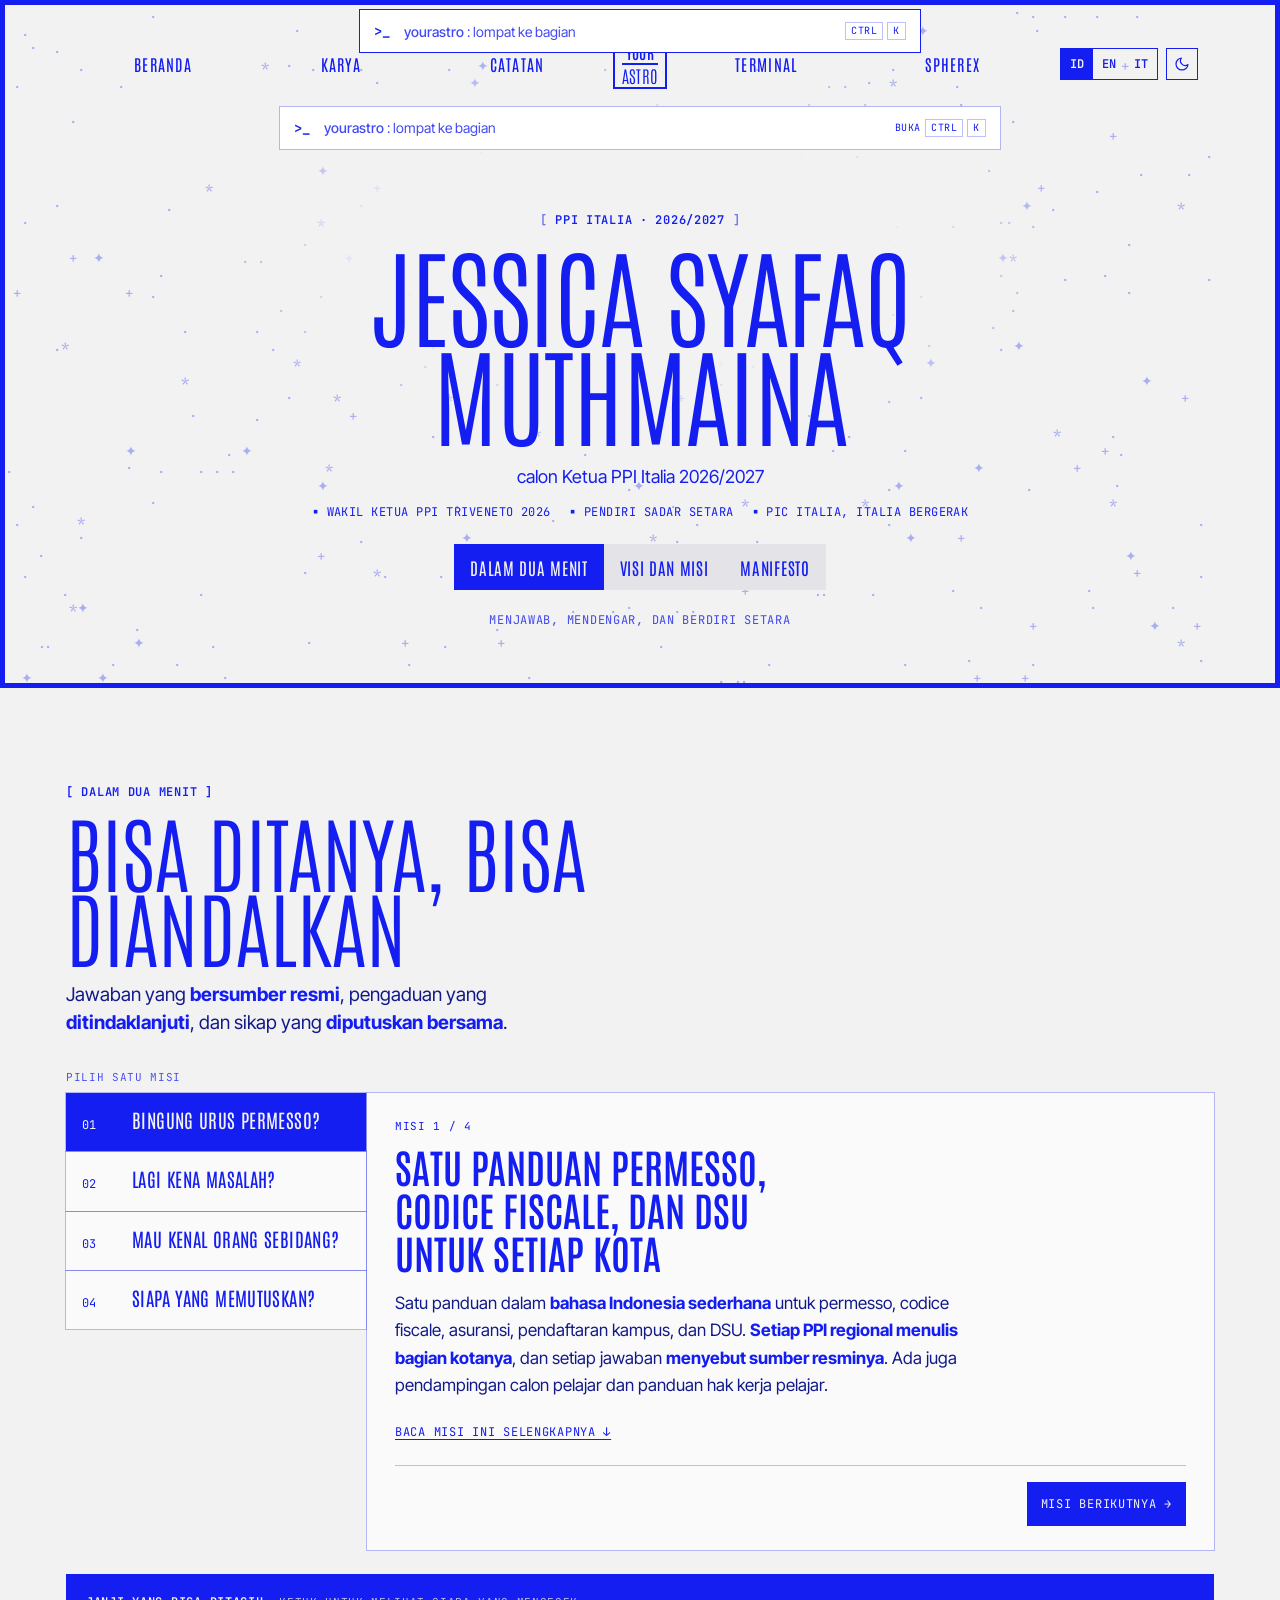
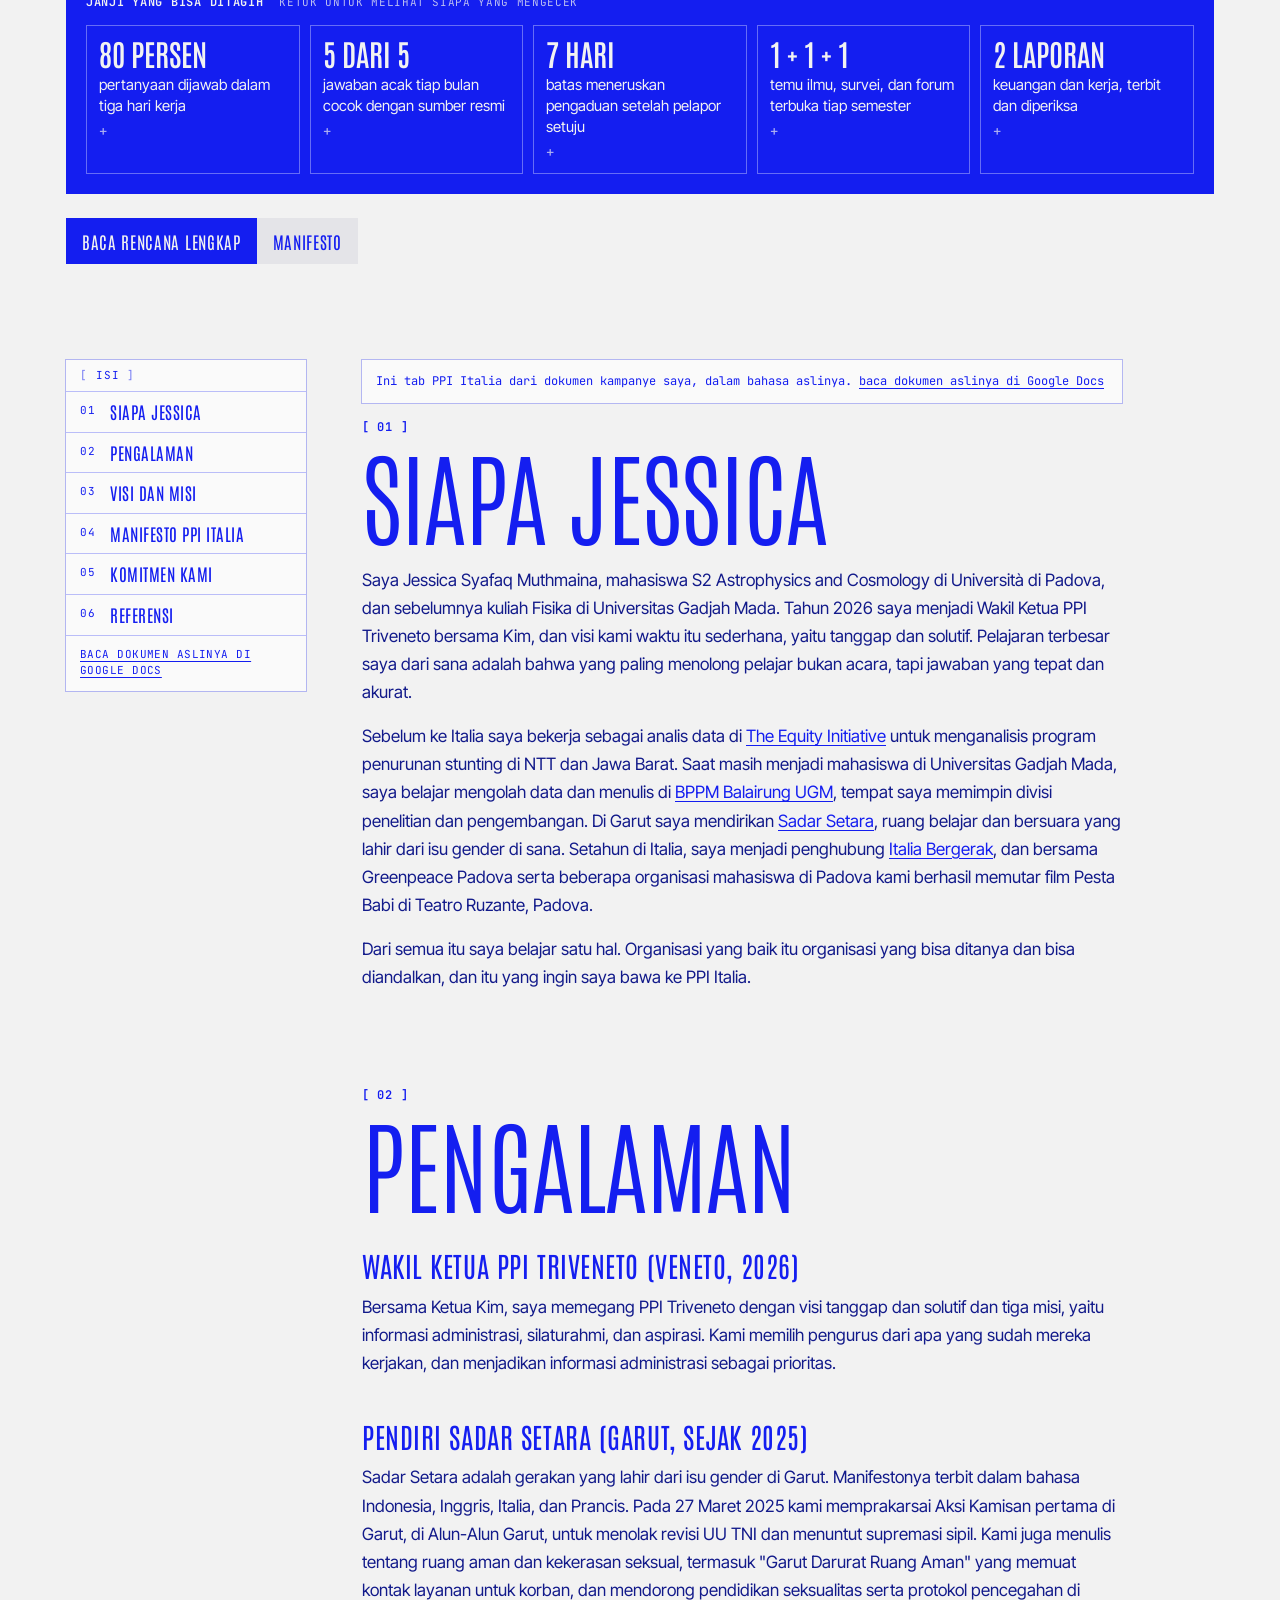
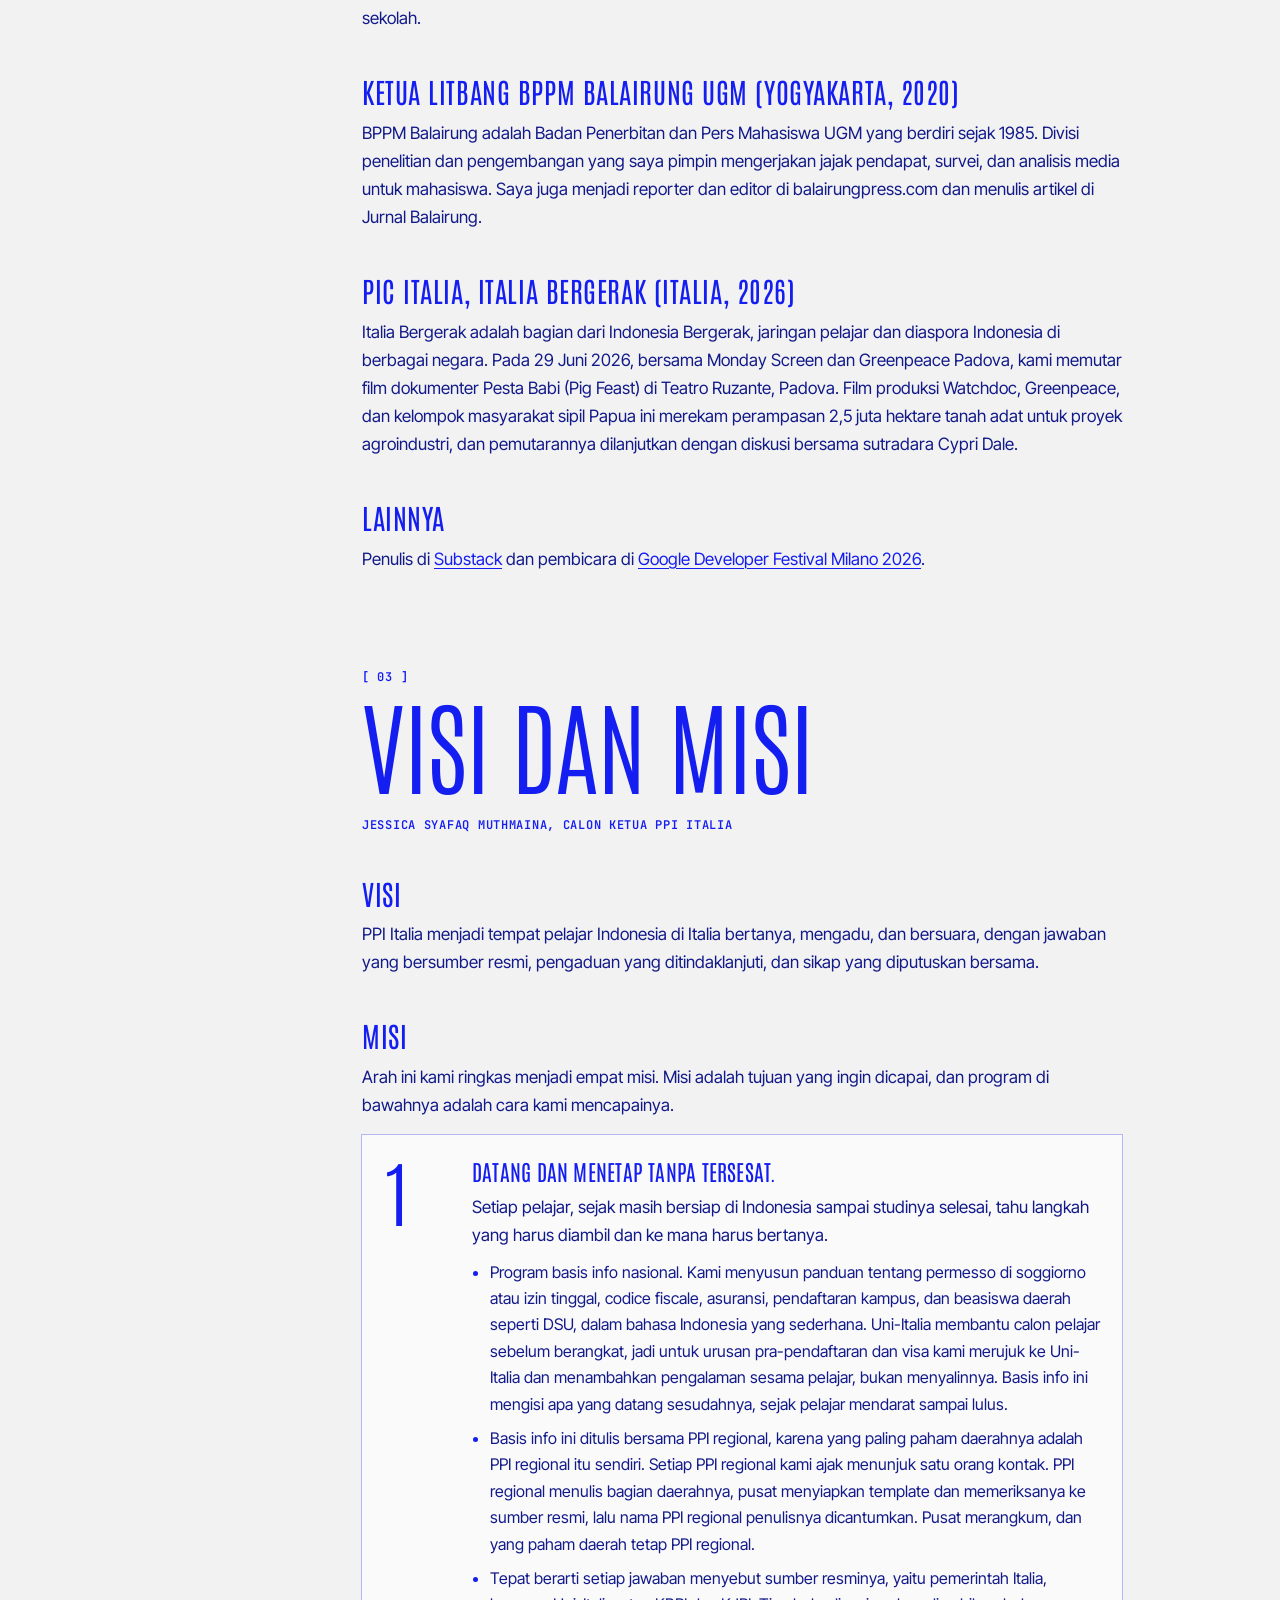
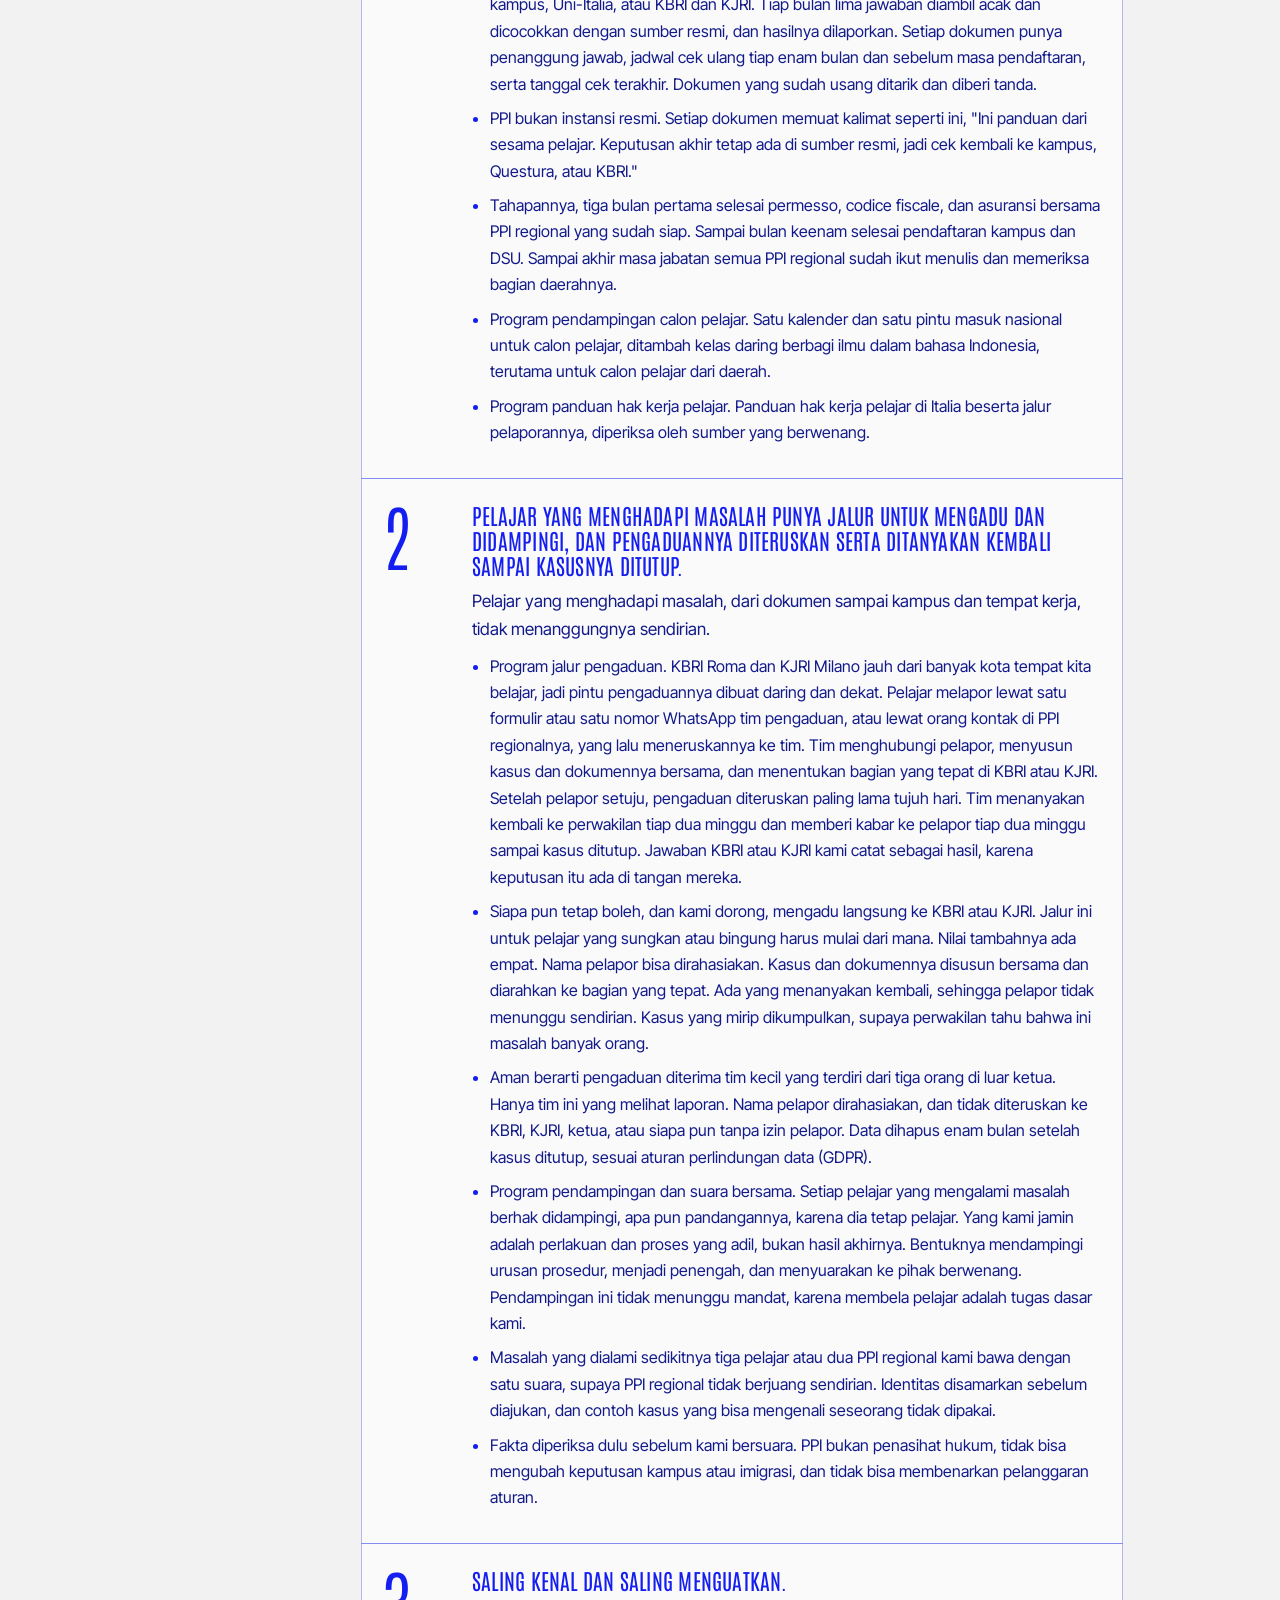
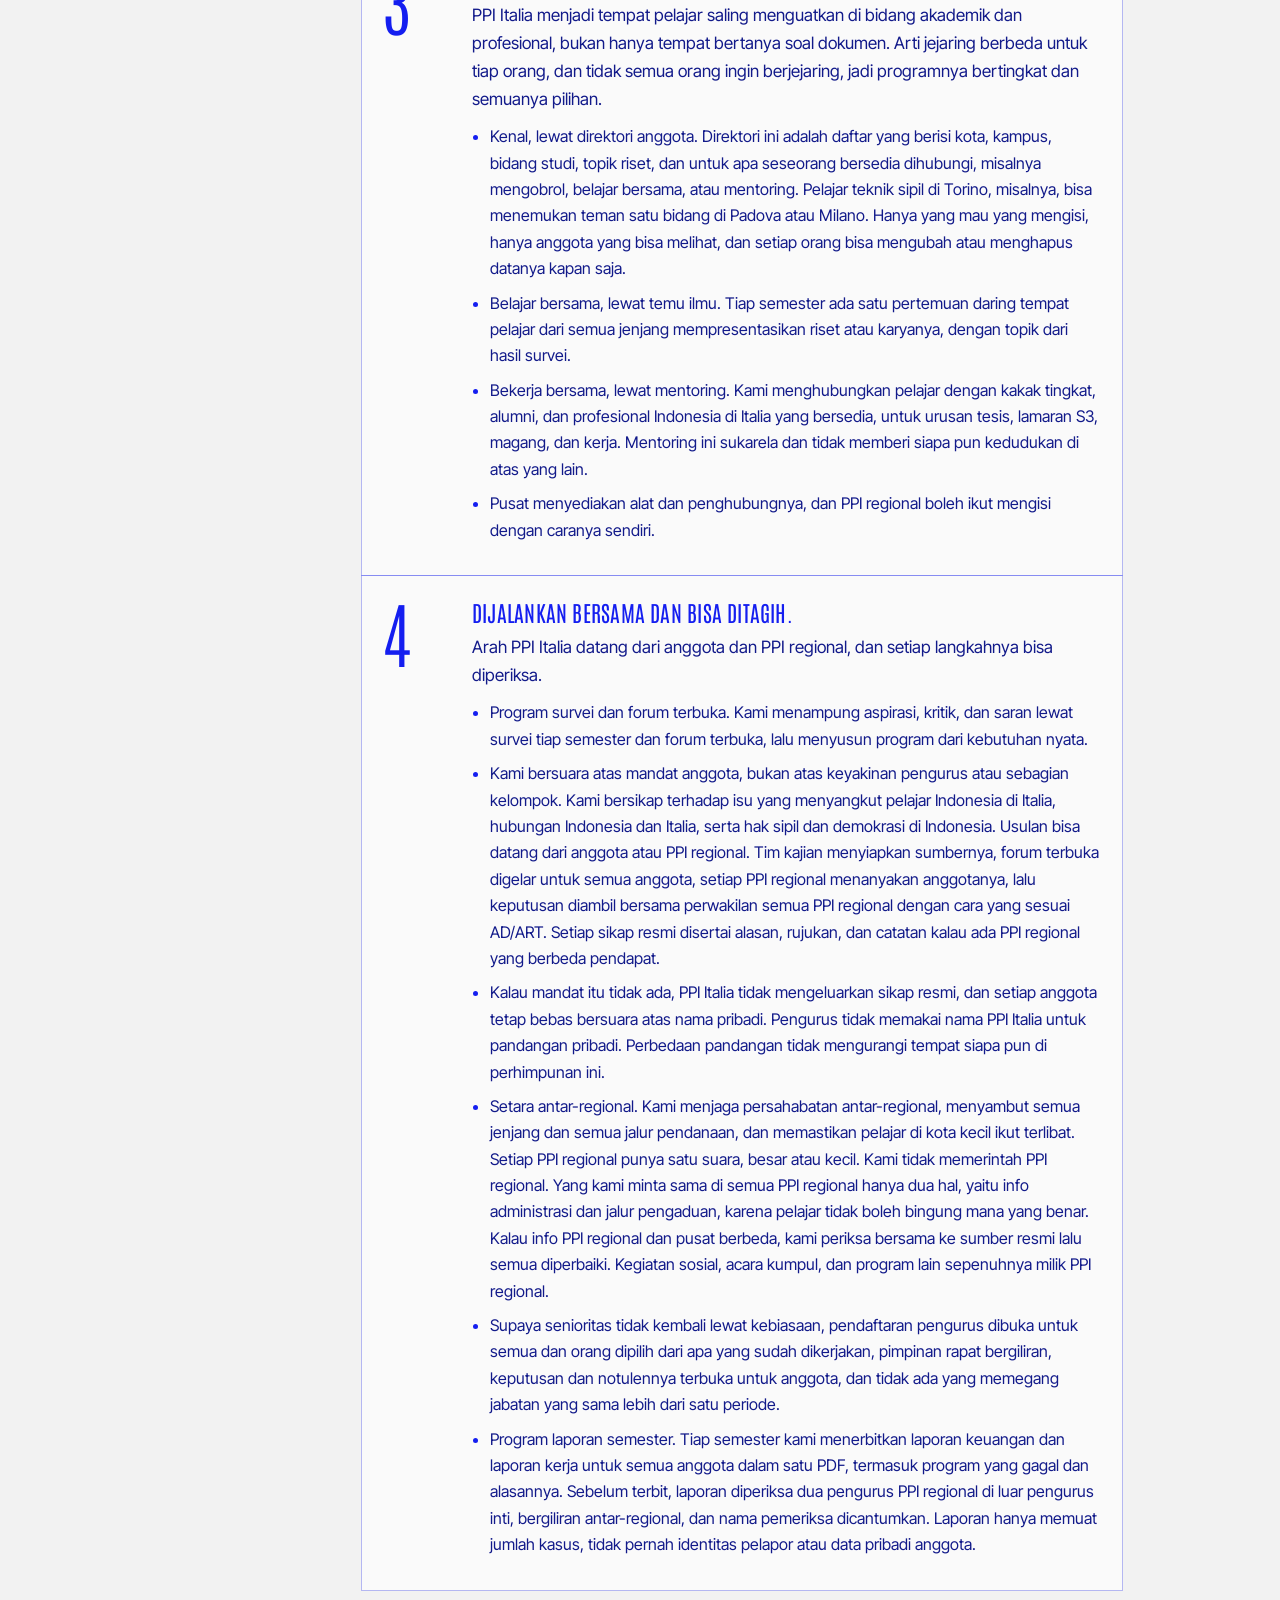
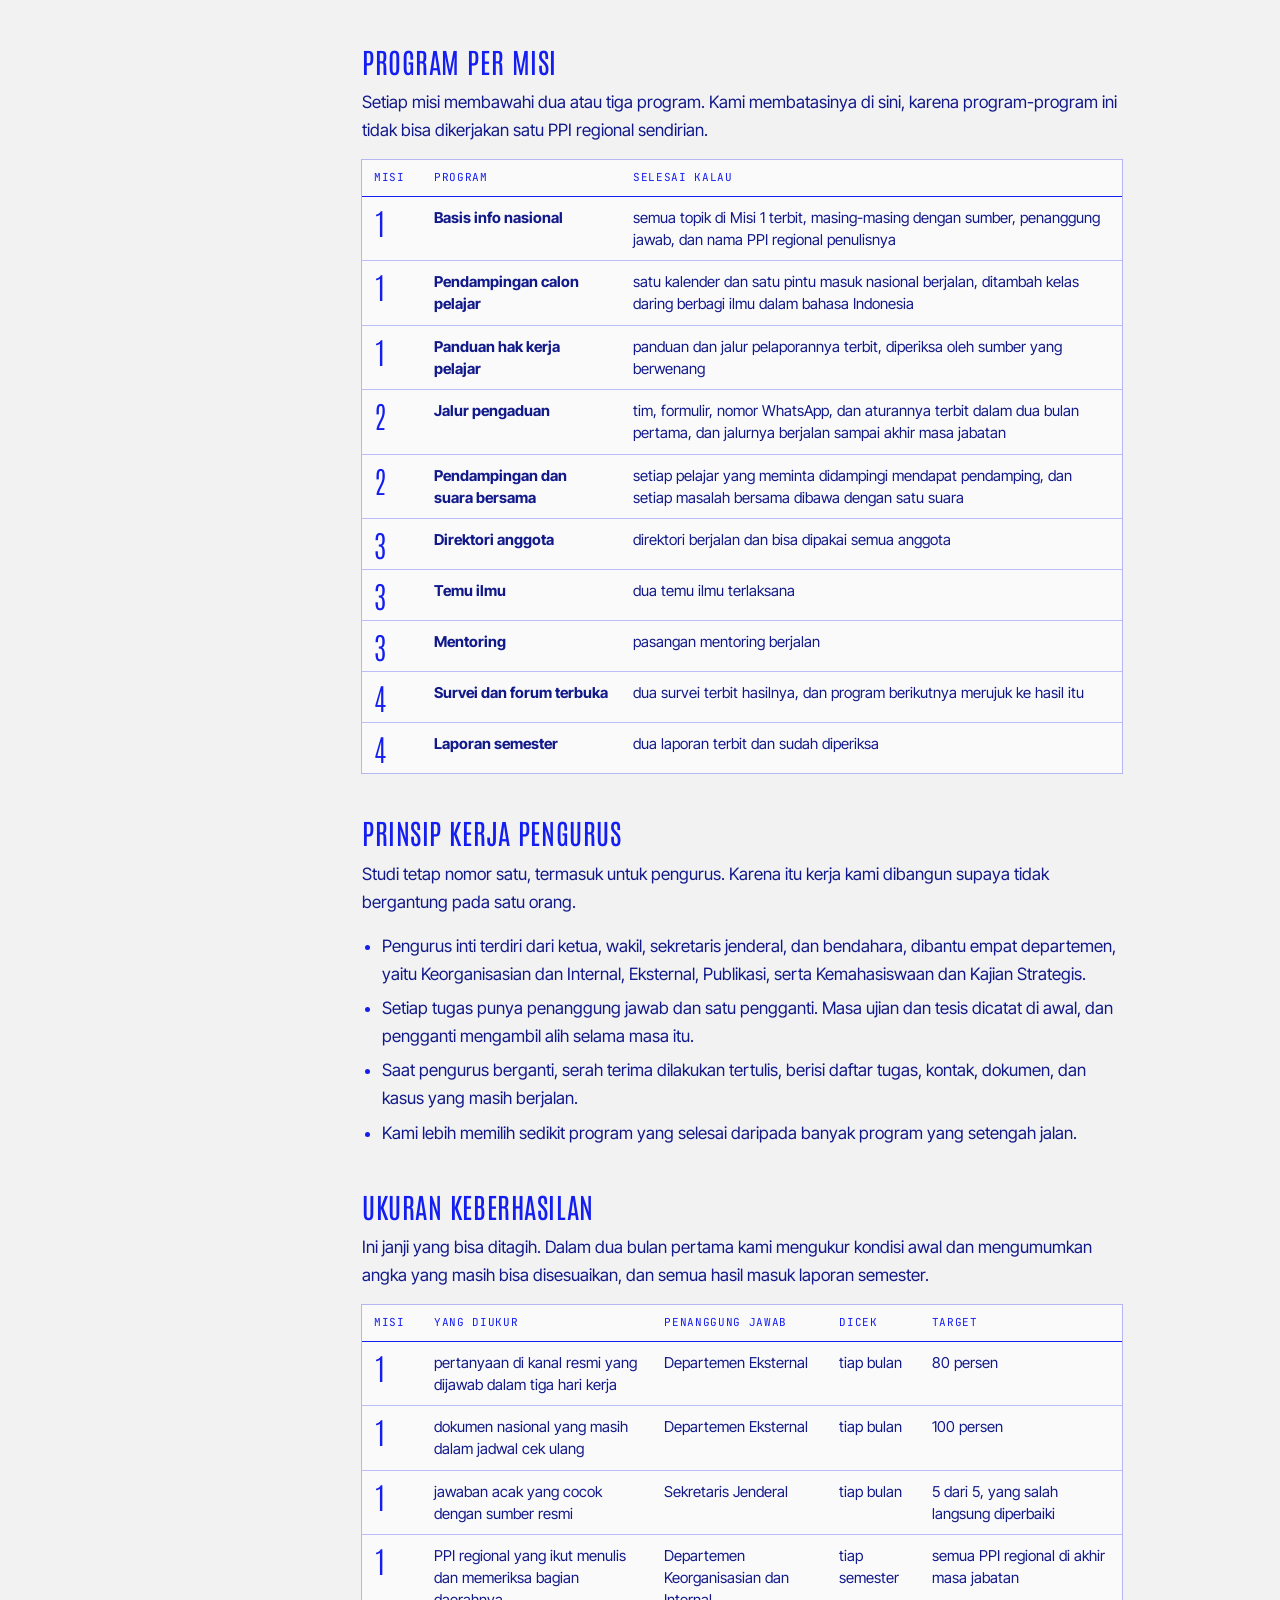
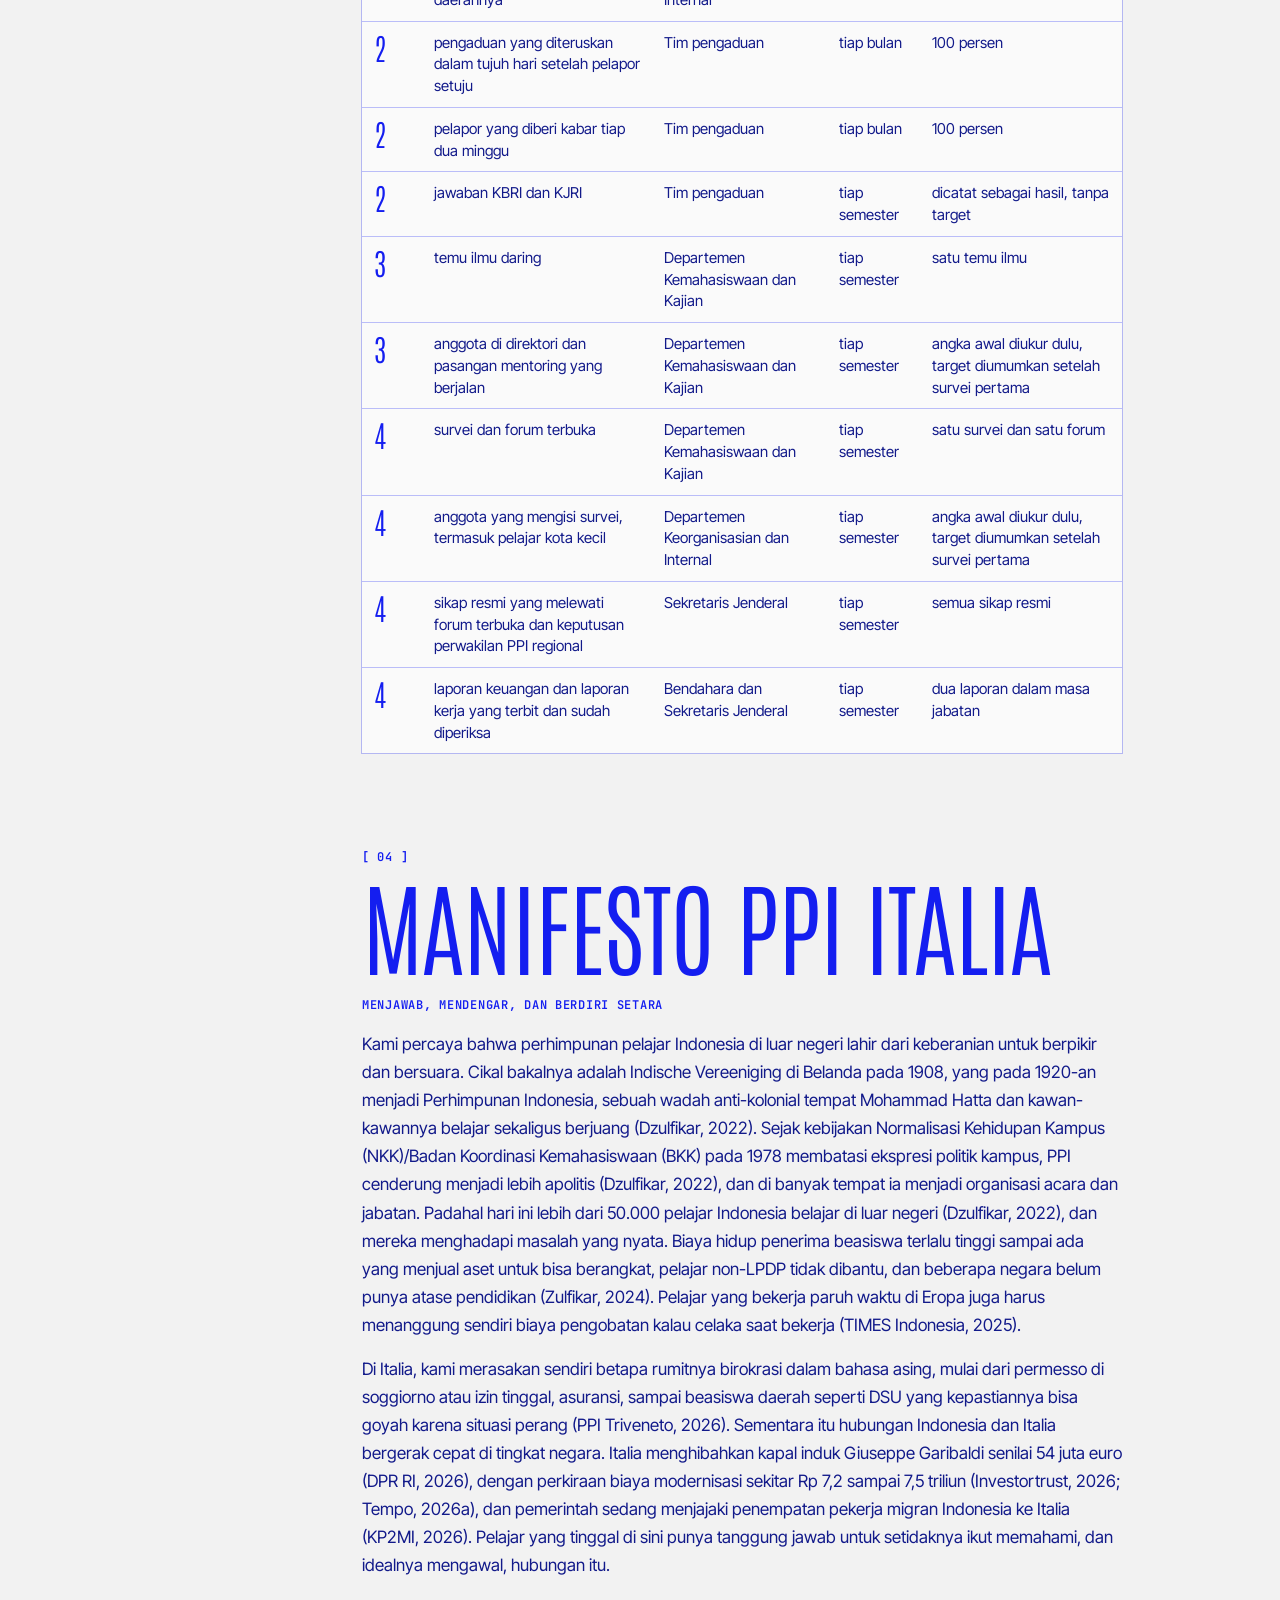
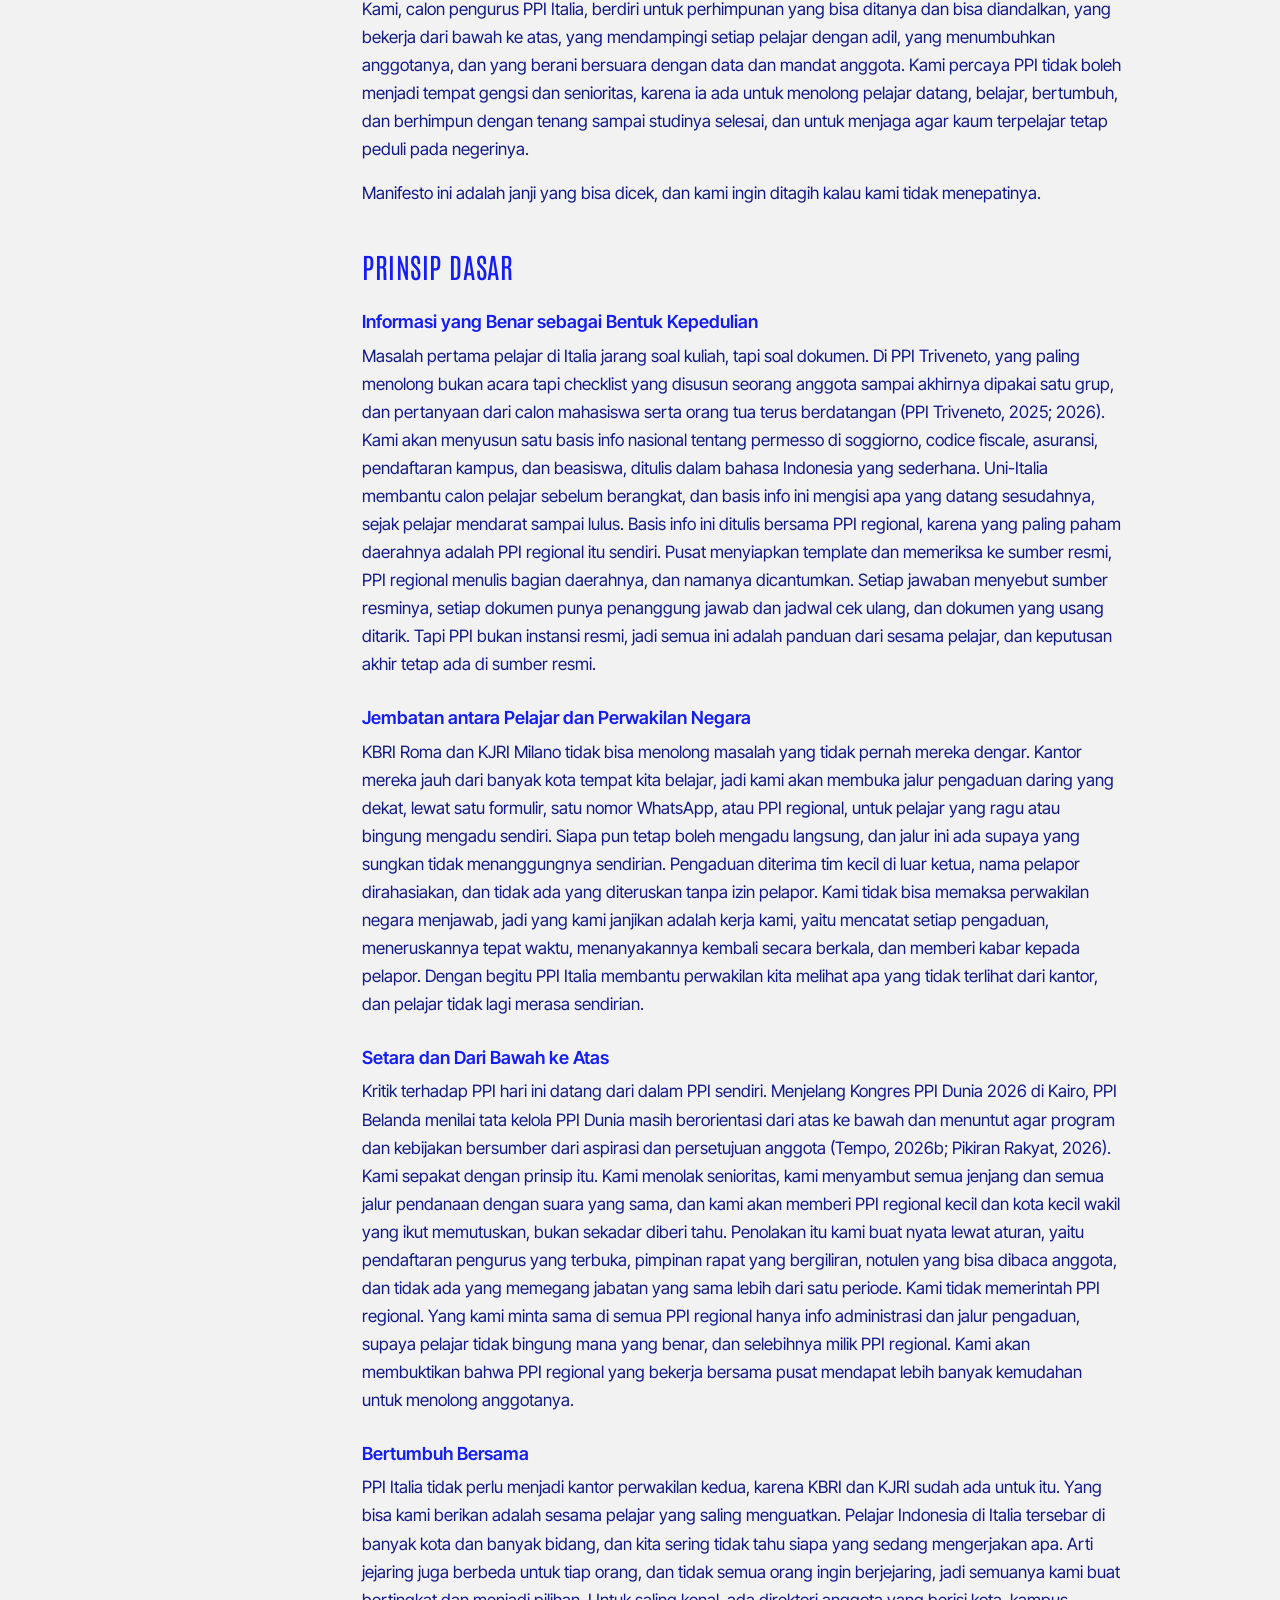
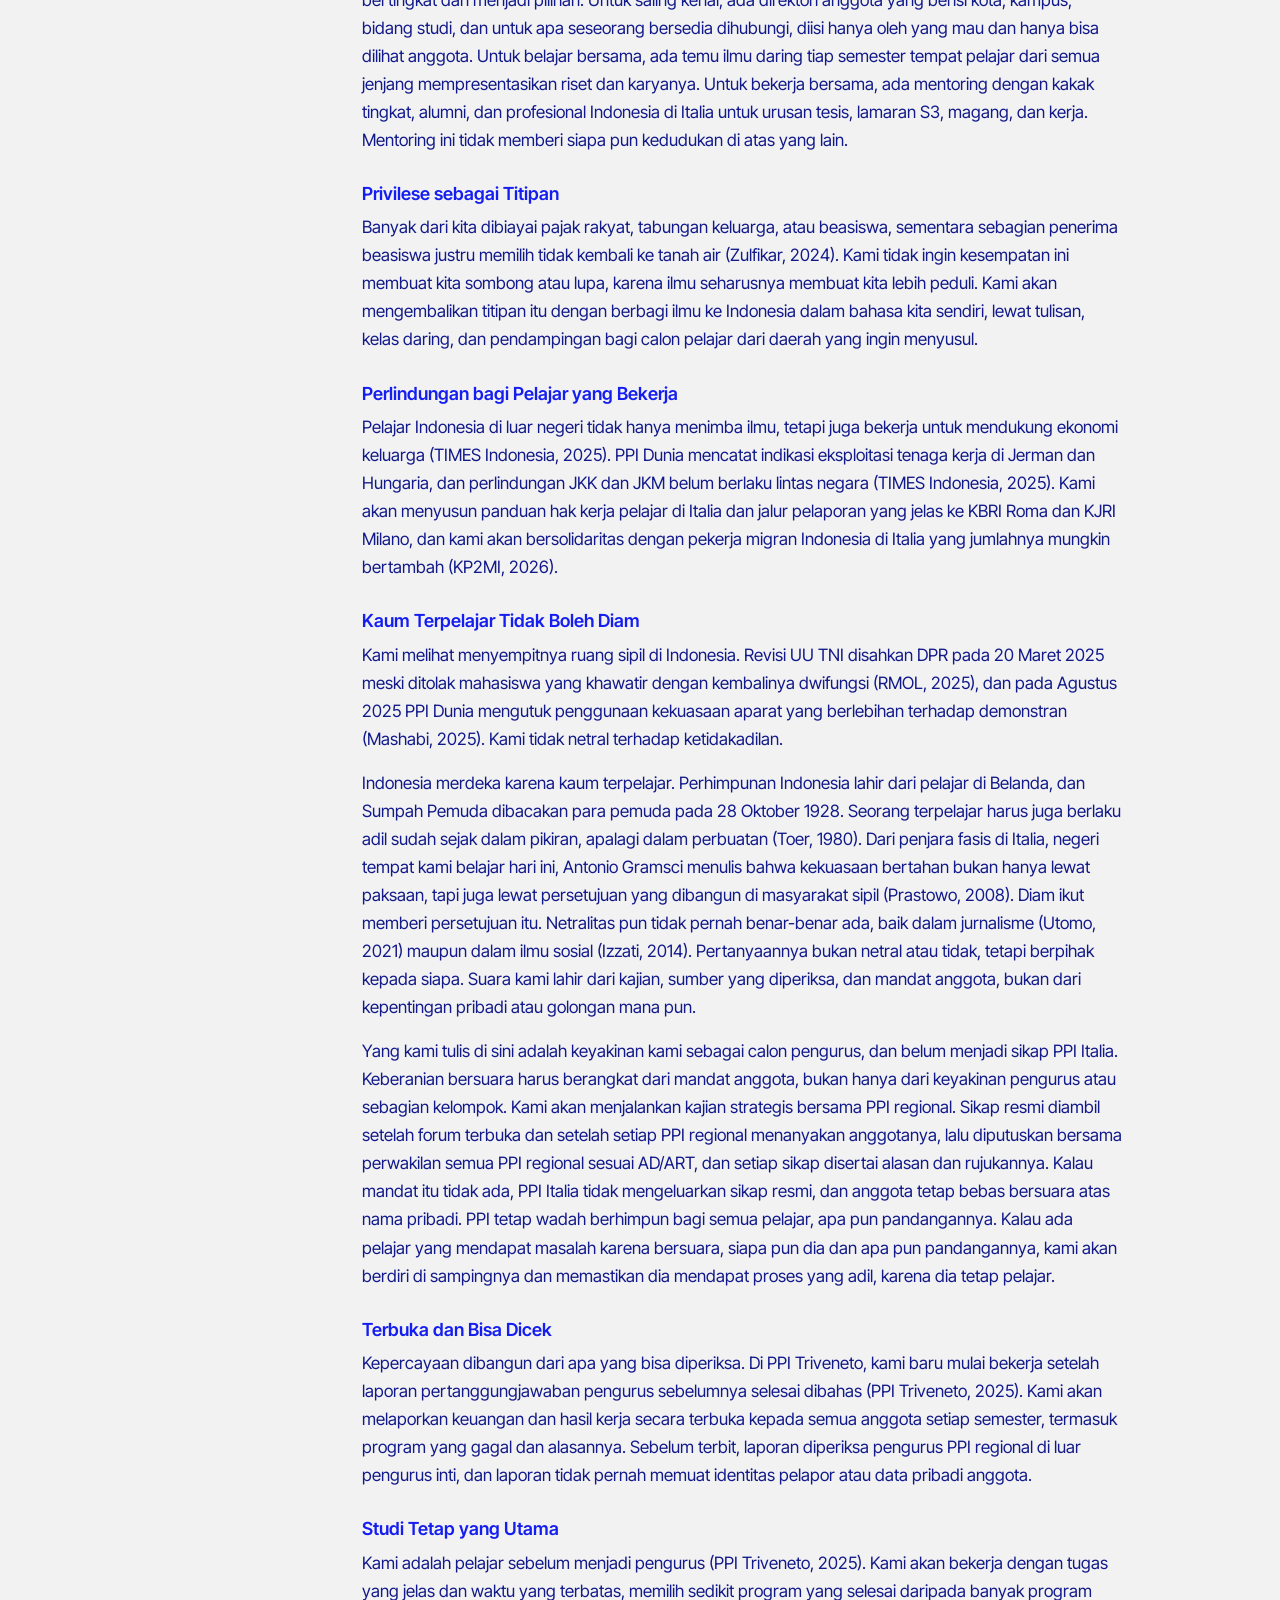
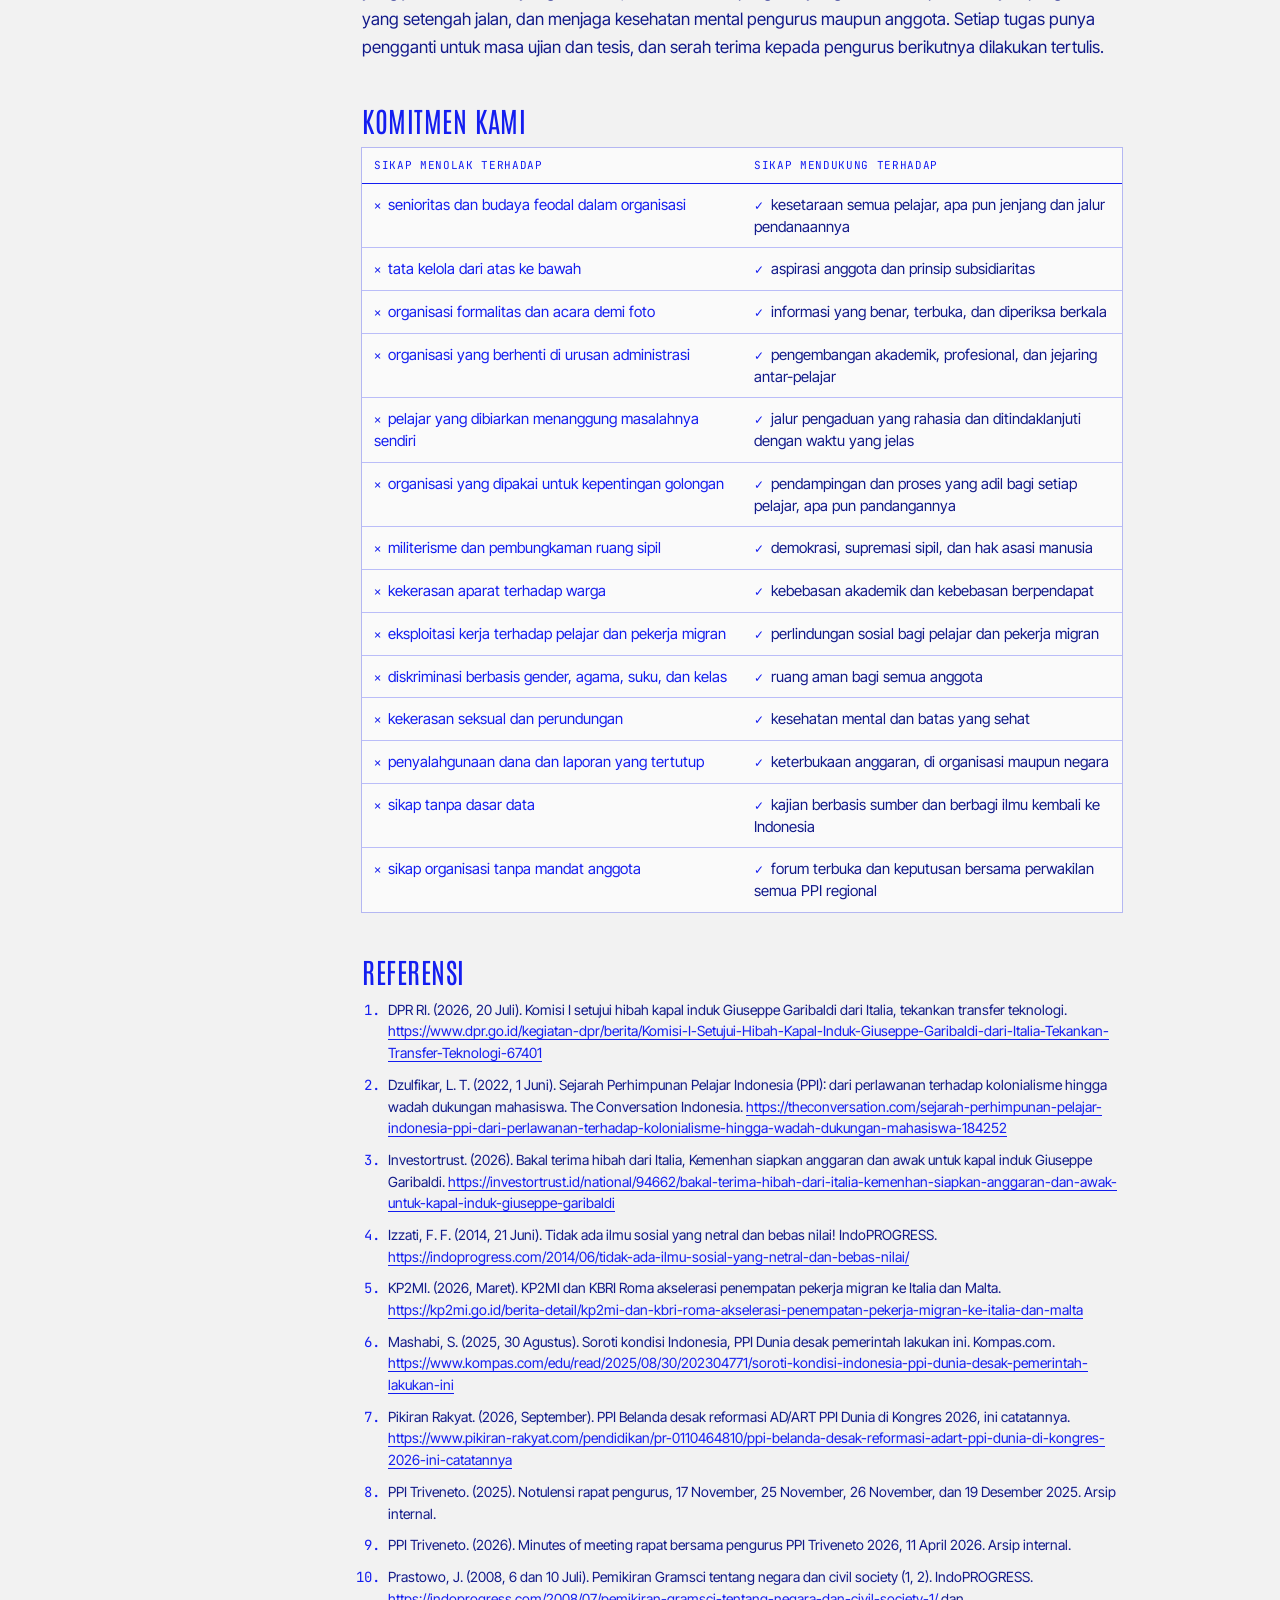
==== commit 3f53f858: "PPI Italia: working mission tabs, next/previous, two-minute button" ====
--- a/PPIItalia/index.html
+++ b/PPIItalia/index.html
@@ -18,7 +18,7 @@
     <link rel="preconnect" href="https://fonts.gstatic.com" crossorigin>
     <link href="https://fonts.googleapis.com/css2?family=Antonio:wght@200;300;400;600&family=Inter+Tight:ital,wght@0,400;0,500;0,600;0,700;1,400&family=JetBrains+Mono:wght@400;600&display=swap" rel="stylesheet">
     <link rel="stylesheet" href="/home.css?v=6">
-    <link rel="stylesheet" href="/PPIItalia/ppi.css?v=6">
+    <link rel="stylesheet" href="/PPIItalia/ppi.css?v=7">
 </head>
 <body id="top">
     <a class="skip" href="#main" data-t="skip">Langsung ke isi</a>
@@ -65,8 +65,9 @@
                 <li data-t="c3">PIC Italia, Italia Bergerak</li>
             </ul>
             <div class="btns">
+                <a class="btn" href="#main" data-t="b0">dalam dua menit</a>
+                <a class="btn btn-grey" data-jump="vision" href="#id-15" data-t="b1">visi dan misi</a>
                 <a class="btn btn-grey" data-jump="manifesto" href="#id-159" data-t="b2">manifesto</a>
-                <a class="btn" data-jump="vision" href="#id-15" data-t="b1">visi dan misi</a>
             </div>
             <p class="motto" data-t="motto">Menjawab, Mendengar, dan Berdiri Setara</p>
         </section>
@@ -78,7 +79,7 @@
         <p class="q-eyebrow">[ dalam dua menit ]</p>
         <h2 class="q-h" id="q-id">Bisa ditanya, bisa diandalkan</h2>
         <p class="q-lede">Jawaban yang <strong>bersumber resmi</strong>, pengaduan yang <strong>ditindaklanjuti</strong>, dan sikap yang <strong>diputuskan bersama</strong>.</p>
-        <div class="q-tabs"><p class="q-hint">pilih satu misi</p><div class="q-list" role="tablist" aria-label="pilih satu misi"><button type="button" role="tab" id="qt-id-1" aria-controls="qp-id-1" aria-selected="true" tabindex="0"><span class="qt-n">01</span><span class="qt-q">Bingung urus permesso?</span></button><button type="button" role="tab" id="qt-id-2" aria-controls="qp-id-2" aria-selected="false" tabindex="-1"><span class="qt-n">02</span><span class="qt-q">Lagi kena masalah?</span></button><button type="button" role="tab" id="qt-id-3" aria-controls="qp-id-3" aria-selected="false" tabindex="-1"><span class="qt-n">03</span><span class="qt-q">Mau kenal orang sebidang?</span></button><button type="button" role="tab" id="qt-id-4" aria-controls="qp-id-4" aria-selected="false" tabindex="-1"><span class="qt-n">04</span><span class="qt-q">Siapa yang memutuskan?</span></button></div><div class="q-panel" role="tabpanel" id="qp-id-1" aria-labelledby="qt-id-1"><p class="q-tag">Misi 1 / 4</p><h3>Satu panduan permesso, codice fiscale, dan DSU untuk setiap kota</h3><p>Satu panduan dalam <strong>bahasa Indonesia sederhana</strong> untuk permesso, codice fiscale, asuransi, pendaftaran kampus, dan DSU. <strong>Setiap PPI regional menulis bagian kotanya</strong>, dan setiap jawaban <strong>menyebut sumber resminya</strong>. Ada juga pendampingan calon pelajar dan panduan hak kerja pelajar.</p><a class="q-more" href="#id-15">baca misi ini selengkapnya &#8595;</a></div><div class="q-panel" role="tabpanel" id="qp-id-2" aria-labelledby="qt-id-2" hidden><p class="q-tag">Misi 2 / 4</p><h3>Pengaduan sampai ke KBRI atau KJRI paling lama tujuh hari setelah kamu setuju</h3><p>Lapor lewat <strong>satu formulir, satu nomor WhatsApp, atau PPI regionalmu</strong>. Kami susun kasusnya bersamamu, meneruskannya ke KBRI atau KJRI <strong>paling lama tujuh hari</strong> setelah kamu setuju, dan memberi kabar <strong>tiap dua minggu</strong> sampai kasusnya ditutup. <strong>Namamu bisa dirahasiakan.</strong></p><a class="q-more" href="#id-15">baca misi ini selengkapnya &#8595;</a></div><div class="q-panel" role="tabpanel" id="qp-id-3" aria-labelledby="qt-id-3" hidden><p class="q-tag">Misi 3 / 4</p><h3>Direktori anggota, temu ilmu daring, dan mentoring, semuanya pilihan</h3><p><strong>Direktori anggota</strong> yang diisi hanya oleh yang mau, <strong>temu ilmu daring</strong> tiap semester, dan <strong>mentoring</strong> untuk tesis, PhD, magang, dan kerja. <strong>Semuanya pilihan.</strong></p><a class="q-more" href="#id-15">baca misi ini selengkapnya &#8595;</a></div><div class="q-panel" role="tabpanel" id="qp-id-4" aria-labelledby="qt-id-4" hidden><p class="q-tag">Misi 4 / 4</p><h3>Setiap PPI regional punya satu suara, besar atau kecil</h3><p>Program lahir dari <strong>survei dan forum terbuka</strong> tiap semester. Sikap resmi <strong>butuh mandat anggota</strong>, dan <strong>setiap PPI regional punya satu suara</strong>. Tiap semester terbit <strong>laporan uang dan kerja</strong>, termasuk program yang gagal.</p><a class="q-more" href="#id-15">baca misi ini selengkapnya &#8595;</a></div></div>
+        <div class="q-tabs"><p class="q-hint">pilih satu misi</p><div class="q-list" role="tablist" aria-label="pilih satu misi"><button type="button" role="tab" id="qt-id-1" aria-controls="qp-id-1" aria-selected="true" tabindex="0"><span class="qt-n">01</span><span class="qt-q">Bingung urus permesso?</span></button><button type="button" role="tab" id="qt-id-2" aria-controls="qp-id-2" aria-selected="false" tabindex="-1"><span class="qt-n">02</span><span class="qt-q">Lagi kena masalah?</span></button><button type="button" role="tab" id="qt-id-3" aria-controls="qp-id-3" aria-selected="false" tabindex="-1"><span class="qt-n">03</span><span class="qt-q">Mau kenal orang sebidang?</span></button><button type="button" role="tab" id="qt-id-4" aria-controls="qp-id-4" aria-selected="false" tabindex="-1"><span class="qt-n">04</span><span class="qt-q">Siapa yang memutuskan?</span></button></div><div class="q-panel" role="tabpanel" id="qp-id-1" aria-labelledby="qt-id-1"><p class="q-tag">Misi 1 / 4</p><h3>Satu panduan permesso, codice fiscale, dan DSU untuk setiap kota</h3><p>Satu panduan dalam <strong>bahasa Indonesia sederhana</strong> untuk permesso, codice fiscale, asuransi, pendaftaran kampus, dan DSU. <strong>Setiap PPI regional menulis bagian kotanya</strong>, dan setiap jawaban <strong>menyebut sumber resminya</strong>. Ada juga pendampingan calon pelajar dan panduan hak kerja pelajar.</p><a class="q-more" href="#id-15">baca misi ini selengkapnya &#8595;</a><div class="q-nav"><span></span><button type="button" class="q-step" data-go="1">misi berikutnya &#8594;</button></div></div><div class="q-panel" role="tabpanel" id="qp-id-2" aria-labelledby="qt-id-2" hidden><p class="q-tag">Misi 2 / 4</p><h3>Pengaduan sampai ke KBRI atau KJRI paling lama tujuh hari setelah kamu setuju</h3><p>Lapor lewat <strong>satu formulir, satu nomor WhatsApp, atau PPI regionalmu</strong>. Kami susun kasusnya bersamamu, meneruskannya ke KBRI atau KJRI <strong>paling lama tujuh hari</strong> setelah kamu setuju, dan memberi kabar <strong>tiap dua minggu</strong> sampai kasusnya ditutup. <strong>Namamu bisa dirahasiakan.</strong></p><a class="q-more" href="#id-15">baca misi ini selengkapnya &#8595;</a><div class="q-nav"><button type="button" class="q-step" data-go="0">&#8592; sebelumnya</button><button type="button" class="q-step" data-go="2">misi berikutnya &#8594;</button></div></div><div class="q-panel" role="tabpanel" id="qp-id-3" aria-labelledby="qt-id-3" hidden><p class="q-tag">Misi 3 / 4</p><h3>Direktori anggota, temu ilmu daring, dan mentoring, semuanya pilihan</h3><p><strong>Direktori anggota</strong> yang diisi hanya oleh yang mau, <strong>temu ilmu daring</strong> tiap semester, dan <strong>mentoring</strong> untuk tesis, PhD, magang, dan kerja. <strong>Semuanya pilihan.</strong></p><a class="q-more" href="#id-15">baca misi ini selengkapnya &#8595;</a><div class="q-nav"><button type="button" class="q-step" data-go="1">&#8592; sebelumnya</button><button type="button" class="q-step" data-go="3">misi berikutnya &#8594;</button></div></div><div class="q-panel" role="tabpanel" id="qp-id-4" aria-labelledby="qt-id-4" hidden><p class="q-tag">Misi 4 / 4</p><h3>Setiap PPI regional punya satu suara, besar atau kecil</h3><p>Program lahir dari <strong>survei dan forum terbuka</strong> tiap semester. Sikap resmi <strong>butuh mandat anggota</strong>, dan <strong>setiap PPI regional punya satu suara</strong>. Tiap semester terbit <strong>laporan uang dan kerja</strong>, termasuk program yang gagal.</p><a class="q-more" href="#id-15">baca misi ini selengkapnya &#8595;</a><div class="q-nav"><button type="button" class="q-step" data-go="2">&#8592; sebelumnya</button><button type="button" class="q-step" data-go="0">kembali ke misi 1 &#8634;</button></div></div></div>
         <div class="q-promise"><p class="q-ph">janji yang bisa ditagih <span>ketuk untuk melihat siapa yang mengecek</span></p><ol><li><details><summary><strong class="pr-n">80 persen</strong><span>pertanyaan dijawab dalam tiga hari kerja</span></summary><p>Departemen Eksternal, dicek tiap bulan</p></details></li><li><details><summary><strong class="pr-n">5 dari 5</strong><span>jawaban acak tiap bulan cocok dengan sumber resmi</span></summary><p>Sekretaris Jenderal, tiap bulan, yang salah langsung diperbaiki</p></details></li><li><details><summary><strong class="pr-n">7 hari</strong><span>batas meneruskan pengaduan setelah pelapor setuju</span></summary><p>Tim pengaduan, dicek tiap bulan</p></details></li><li><details><summary><strong class="pr-n">1 + 1 + 1</strong><span>temu ilmu, survei, dan forum terbuka tiap semester</span></summary><p>Departemen Kemahasiswaan dan Kajian, tiap semester</p></details></li><li><details><summary><strong class="pr-n">2 laporan</strong><span>keuangan dan kerja, terbit dan diperiksa</span></summary><p>Bendahara dan Sekretaris Jenderal, diperiksa dua pengurus PPI regional di luar pengurus inti</p></details></li></ol></div>
         <div class="btns q-btns"><a class="btn" href="#id-15">baca rencana lengkap</a><a class="btn btn-grey" href="#id-159">manifesto</a></div>
     </section>
@@ -86,7 +87,7 @@
         <p class="q-eyebrow">[ in two minutes ]</p>
         <h2 class="q-h" id="q-en">An association you can ask and rely on</h2>
         <p class="q-lede">Answers that come from <strong>official sources</strong>, complaints that <strong>get followed up</strong>, and positions <strong>decided together</strong>.</p>
-        <div class="q-tabs"><p class="q-hint">pick a mission</p><div class="q-list" role="tablist" aria-label="pick a mission"><button type="button" role="tab" id="qt-en-1" aria-controls="qp-en-1" aria-selected="true" tabindex="0"><span class="qt-n">01</span><span class="qt-q">Lost with the permesso?</span></button><button type="button" role="tab" id="qt-en-2" aria-controls="qp-en-2" aria-selected="false" tabindex="-1"><span class="qt-n">02</span><span class="qt-q">Stuck with a problem?</span></button><button type="button" role="tab" id="qt-en-3" aria-controls="qp-en-3" aria-selected="false" tabindex="-1"><span class="qt-n">03</span><span class="qt-q">Want to meet people in your field?</span></button><button type="button" role="tab" id="qt-en-4" aria-controls="qp-en-4" aria-selected="false" tabindex="-1"><span class="qt-n">04</span><span class="qt-q">Who decides?</span></button></div><div class="q-panel" role="tabpanel" id="qp-en-1" aria-labelledby="qt-en-1"><p class="q-tag">Mission 1 / 4</p><h3>One guide to permesso, codice fiscale and DSU, for every city</h3><p>One guide in <strong>plain Indonesian</strong> for the permesso, codice fiscale, insurance, enrolment and DSU. <strong>Every regional PPI writes its own city’s part</strong>, and every answer <strong>names its official source</strong>. There is also support for future students and a guide to student work rights.</p><a class="q-more" href="#en-15">read this mission in full &#8595;</a></div><div class="q-panel" role="tabpanel" id="qp-en-2" aria-labelledby="qt-en-2" hidden><p class="q-tag">Mission 2 / 4</p><h3>Complaints reach KBRI or KJRI within seven days of consent</h3><p>Report through <strong>one form, one WhatsApp number or your regional PPI</strong>. We prepare the case with you, pass it to KBRI or KJRI <strong>within seven days</strong> of your consent, and update you <strong>every two weeks</strong> until it is closed. <strong>Your name can stay confidential.</strong></p><a class="q-more" href="#en-15">read this mission in full &#8595;</a></div><div class="q-panel" role="tabpanel" id="qp-en-3" aria-labelledby="qt-en-3" hidden><p class="q-tag">Mission 3 / 4</p><h3>A member directory, online talks and mentoring, all optional</h3><p>A <strong>member directory</strong> filled in only by those who want to be in it, an <strong>online temu ilmu</strong> every semester, and <strong>mentoring</strong> for theses, PhD applications, internships and jobs. <strong>All of it is optional.</strong></p><a class="q-more" href="#en-15">read this mission in full &#8595;</a></div><div class="q-panel" role="tabpanel" id="qp-en-4" aria-labelledby="qt-en-4" hidden><p class="q-tag">Mission 4 / 4</p><h3>Every regional PPI gets one vote, large or small</h3><p>Programmes come from a <strong>survey and an open forum</strong> every semester. An official position <strong>needs the members’ mandate</strong>, and <strong>every regional PPI has one vote</strong>. Every semester we publish a <strong>report on money and work</strong>, failures included.</p><a class="q-more" href="#en-15">read this mission in full &#8595;</a></div></div>
+        <div class="q-tabs"><p class="q-hint">pick a mission</p><div class="q-list" role="tablist" aria-label="pick a mission"><button type="button" role="tab" id="qt-en-1" aria-controls="qp-en-1" aria-selected="true" tabindex="0"><span class="qt-n">01</span><span class="qt-q">Lost with the permesso?</span></button><button type="button" role="tab" id="qt-en-2" aria-controls="qp-en-2" aria-selected="false" tabindex="-1"><span class="qt-n">02</span><span class="qt-q">Stuck with a problem?</span></button><button type="button" role="tab" id="qt-en-3" aria-controls="qp-en-3" aria-selected="false" tabindex="-1"><span class="qt-n">03</span><span class="qt-q">Want to meet people in your field?</span></button><button type="button" role="tab" id="qt-en-4" aria-controls="qp-en-4" aria-selected="false" tabindex="-1"><span class="qt-n">04</span><span class="qt-q">Who decides?</span></button></div><div class="q-panel" role="tabpanel" id="qp-en-1" aria-labelledby="qt-en-1"><p class="q-tag">Mission 1 / 4</p><h3>One guide to permesso, codice fiscale and DSU, for every city</h3><p>One guide in <strong>plain Indonesian</strong> for the permesso, codice fiscale, insurance, enrolment and DSU. <strong>Every regional PPI writes its own city’s part</strong>, and every answer <strong>names its official source</strong>. There is also support for future students and a guide to student work rights.</p><a class="q-more" href="#en-15">read this mission in full &#8595;</a><div class="q-nav"><span></span><button type="button" class="q-step" data-go="1">next mission &#8594;</button></div></div><div class="q-panel" role="tabpanel" id="qp-en-2" aria-labelledby="qt-en-2" hidden><p class="q-tag">Mission 2 / 4</p><h3>Complaints reach KBRI or KJRI within seven days of consent</h3><p>Report through <strong>one form, one WhatsApp number or your regional PPI</strong>. We prepare the case with you, pass it to KBRI or KJRI <strong>within seven days</strong> of your consent, and update you <strong>every two weeks</strong> until it is closed. <strong>Your name can stay confidential.</strong></p><a class="q-more" href="#en-15">read this mission in full &#8595;</a><div class="q-nav"><button type="button" class="q-step" data-go="0">&#8592; previous</button><button type="button" class="q-step" data-go="2">next mission &#8594;</button></div></div><div class="q-panel" role="tabpanel" id="qp-en-3" aria-labelledby="qt-en-3" hidden><p class="q-tag">Mission 3 / 4</p><h3>A member directory, online talks and mentoring, all optional</h3><p>A <strong>member directory</strong> filled in only by those who want to be in it, an <strong>online temu ilmu</strong> every semester, and <strong>mentoring</strong> for theses, PhD applications, internships and jobs. <strong>All of it is optional.</strong></p><a class="q-more" href="#en-15">read this mission in full &#8595;</a><div class="q-nav"><button type="button" class="q-step" data-go="1">&#8592; previous</button><button type="button" class="q-step" data-go="3">next mission &#8594;</button></div></div><div class="q-panel" role="tabpanel" id="qp-en-4" aria-labelledby="qt-en-4" hidden><p class="q-tag">Mission 4 / 4</p><h3>Every regional PPI gets one vote, large or small</h3><p>Programmes come from a <strong>survey and an open forum</strong> every semester. An official position <strong>needs the members’ mandate</strong>, and <strong>every regional PPI has one vote</strong>. Every semester we publish a <strong>report on money and work</strong>, failures included.</p><a class="q-more" href="#en-15">read this mission in full &#8595;</a><div class="q-nav"><button type="button" class="q-step" data-go="2">&#8592; previous</button><button type="button" class="q-step" data-go="0">back to mission 1 &#8634;</button></div></div></div>
         <div class="q-promise"><p class="q-ph">promises you can hold us to <span>tap to see who checks it</span></p><ol><li><details><summary><strong class="pr-n">80 percent</strong><span>of questions answered within three working days</span></summary><p>External Affairs Department, checked every month</p></details></li><li><details><summary><strong class="pr-n">5 out of 5</strong><span>random answers a month match the official source</span></summary><p>Secretary General, every month, wrong answers corrected at once</p></details></li><li><details><summary><strong class="pr-n">7 days</strong><span>at most to pass a complaint on after consent</span></summary><p>Reporting team, checked every month</p></details></li><li><details><summary><strong class="pr-n">1 + 1 + 1</strong><span>temu ilmu, survey and open forum every semester</span></summary><p>Student Affairs and Strategic Studies Department, every semester</p></details></li><li><details><summary><strong class="pr-n">2 reports</strong><span>on money and work, published and checked</span></summary><p>Treasurer and Secretary General, checked by two regional PPI board members outside the core board</p></details></li></ol></div>
         <div class="btns q-btns"><a class="btn" href="#en-15">read the full plan</a><a class="btn btn-grey" href="#en-159">manifesto</a></div>
     </section>
@@ -94,7 +95,7 @@
         <p class="q-eyebrow">[ in due minuti ]</p>
         <h2 class="q-h" id="q-it">Un’associazione a cui chiedere e su cui contare</h2>
         <p class="q-lede">Risposte basate su <strong>fonti ufficiali</strong>, segnalazioni <strong>seguite fino in fondo</strong> e posizioni <strong>decise insieme</strong>.</p>
-        <div class="q-tabs"><p class="q-hint">scegli una missione</p><div class="q-list" role="tablist" aria-label="scegli una missione"><button type="button" role="tab" id="qt-it-1" aria-controls="qp-it-1" aria-selected="true" tabindex="0"><span class="qt-n">01</span><span class="qt-q">Perso con il permesso?</span></button><button type="button" role="tab" id="qt-it-2" aria-controls="qp-it-2" aria-selected="false" tabindex="-1"><span class="qt-n">02</span><span class="qt-q">Hai un problema?</span></button><button type="button" role="tab" id="qt-it-3" aria-controls="qp-it-3" aria-selected="false" tabindex="-1"><span class="qt-n">03</span><span class="qt-q">Vuoi conoscere chi studia la tua materia?</span></button><button type="button" role="tab" id="qt-it-4" aria-controls="qp-it-4" aria-selected="false" tabindex="-1"><span class="qt-n">04</span><span class="qt-q">Chi decide?</span></button></div><div class="q-panel" role="tabpanel" id="qp-it-1" aria-labelledby="qt-it-1"><p class="q-tag">Missione 1 / 4</p><h3>Una guida a permesso, codice fiscale e DSU, per ogni città</h3><p>Una guida in <strong>indonesiano semplice</strong> per permesso, codice fiscale, assicurazione, iscrizione e DSU. <strong>Ogni PPI regionale scrive la parte sulla sua città</strong>, e ogni risposta <strong>cita la sua fonte ufficiale</strong>. C’è anche l’accompagnamento dei futuri studenti e una guida ai diritti di lavoro degli studenti.</p><a class="q-more" href="#it-15">leggi questa missione per intero &#8595;</a></div><div class="q-panel" role="tabpanel" id="qp-it-2" aria-labelledby="qt-it-2" hidden><p class="q-tag">Missione 2 / 4</p><h3>Le segnalazioni arrivano a KBRI o KJRI entro sette giorni dal consenso</h3><p>Segnala con <strong>un modulo, un numero WhatsApp o tramite il tuo PPI regionale</strong>. Prepariamo il caso con te, lo inoltriamo a KBRI o KJRI <strong>entro sette giorni</strong> dal tuo consenso e ti aggiorniamo <strong>ogni due settimane</strong> fino alla chiusura. <strong>Il tuo nome può restare riservato.</strong></p><a class="q-more" href="#it-15">leggi questa missione per intero &#8595;</a></div><div class="q-panel" role="tabpanel" id="qp-it-3" aria-labelledby="qt-it-3" hidden><p class="q-tag">Missione 3 / 4</p><h3>Elenco dei soci, incontri online e mentoring, tutto facoltativo</h3><p>Un <strong>elenco dei soci</strong> compilato solo da chi vuole, un <strong>temu ilmu online</strong> ogni semestre e <strong>mentoring</strong> per tesi, dottorato, tirocini e lavoro. <strong>Tutto facoltativo.</strong></p><a class="q-more" href="#it-15">leggi questa missione per intero &#8595;</a></div><div class="q-panel" role="tabpanel" id="qp-it-4" aria-labelledby="qt-it-4" hidden><p class="q-tag">Missione 4 / 4</p><h3>Ogni PPI regionale ha un voto, grande o piccolo</h3><p>I programmi nascono da un <strong>sondaggio e da un forum aperto</strong> ogni semestre. Una posizione ufficiale <strong>richiede il mandato dei soci</strong>, e <strong>ogni PPI regionale ha un voto</strong>. Ogni semestre pubblichiamo un <strong>rapporto su soldi e lavoro</strong>, fallimenti compresi.</p><a class="q-more" href="#it-15">leggi questa missione per intero &#8595;</a></div></div>
+        <div class="q-tabs"><p class="q-hint">scegli una missione</p><div class="q-list" role="tablist" aria-label="scegli una missione"><button type="button" role="tab" id="qt-it-1" aria-controls="qp-it-1" aria-selected="true" tabindex="0"><span class="qt-n">01</span><span class="qt-q">Perso con il permesso?</span></button><button type="button" role="tab" id="qt-it-2" aria-controls="qp-it-2" aria-selected="false" tabindex="-1"><span class="qt-n">02</span><span class="qt-q">Hai un problema?</span></button><button type="button" role="tab" id="qt-it-3" aria-controls="qp-it-3" aria-selected="false" tabindex="-1"><span class="qt-n">03</span><span class="qt-q">Vuoi conoscere chi studia la tua materia?</span></button><button type="button" role="tab" id="qt-it-4" aria-controls="qp-it-4" aria-selected="false" tabindex="-1"><span class="qt-n">04</span><span class="qt-q">Chi decide?</span></button></div><div class="q-panel" role="tabpanel" id="qp-it-1" aria-labelledby="qt-it-1"><p class="q-tag">Missione 1 / 4</p><h3>Una guida a permesso, codice fiscale e DSU, per ogni città</h3><p>Una guida in <strong>indonesiano semplice</strong> per permesso, codice fiscale, assicurazione, iscrizione e DSU. <strong>Ogni PPI regionale scrive la parte sulla sua città</strong>, e ogni risposta <strong>cita la sua fonte ufficiale</strong>. C’è anche l’accompagnamento dei futuri studenti e una guida ai diritti di lavoro degli studenti.</p><a class="q-more" href="#it-15">leggi questa missione per intero &#8595;</a><div class="q-nav"><span></span><button type="button" class="q-step" data-go="1">missione successiva &#8594;</button></div></div><div class="q-panel" role="tabpanel" id="qp-it-2" aria-labelledby="qt-it-2" hidden><p class="q-tag">Missione 2 / 4</p><h3>Le segnalazioni arrivano a KBRI o KJRI entro sette giorni dal consenso</h3><p>Segnala con <strong>un modulo, un numero WhatsApp o tramite il tuo PPI regionale</strong>. Prepariamo il caso con te, lo inoltriamo a KBRI o KJRI <strong>entro sette giorni</strong> dal tuo consenso e ti aggiorniamo <strong>ogni due settimane</strong> fino alla chiusura. <strong>Il tuo nome può restare riservato.</strong></p><a class="q-more" href="#it-15">leggi questa missione per intero &#8595;</a><div class="q-nav"><button type="button" class="q-step" data-go="0">&#8592; precedente</button><button type="button" class="q-step" data-go="2">missione successiva &#8594;</button></div></div><div class="q-panel" role="tabpanel" id="qp-it-3" aria-labelledby="qt-it-3" hidden><p class="q-tag">Missione 3 / 4</p><h3>Elenco dei soci, incontri online e mentoring, tutto facoltativo</h3><p>Un <strong>elenco dei soci</strong> compilato solo da chi vuole, un <strong>temu ilmu online</strong> ogni semestre e <strong>mentoring</strong> per tesi, dottorato, tirocini e lavoro. <strong>Tutto facoltativo.</strong></p><a class="q-more" href="#it-15">leggi questa missione per intero &#8595;</a><div class="q-nav"><button type="button" class="q-step" data-go="1">&#8592; precedente</button><button type="button" class="q-step" data-go="3">missione successiva &#8594;</button></div></div><div class="q-panel" role="tabpanel" id="qp-it-4" aria-labelledby="qt-it-4" hidden><p class="q-tag">Missione 4 / 4</p><h3>Ogni PPI regionale ha un voto, grande o piccolo</h3><p>I programmi nascono da un <strong>sondaggio e da un forum aperto</strong> ogni semestre. Una posizione ufficiale <strong>richiede il mandato dei soci</strong>, e <strong>ogni PPI regionale ha un voto</strong>. Ogni semestre pubblichiamo un <strong>rapporto su soldi e lavoro</strong>, fallimenti compresi.</p><a class="q-more" href="#it-15">leggi questa missione per intero &#8595;</a><div class="q-nav"><button type="button" class="q-step" data-go="2">&#8592; precedente</button><button type="button" class="q-step" data-go="0">torna alla missione 1 &#8634;</button></div></div></div>
         <div class="q-promise"><p class="q-ph">promesse verificabili <span>tocca per vedere chi controlla</span></p><ol><li><details><summary><strong class="pr-n">80 per cento</strong><span>delle domande con risposta entro tre giorni lavorativi</span></summary><p>Dipartimento Affari esterni, verifica ogni mese</p></details></li><li><details><summary><strong class="pr-n">5 su 5</strong><span>risposte estratte ogni mese coincidono con la fonte ufficiale</span></summary><p>Segretario generale, ogni mese, quelle sbagliate corrette subito</p></details></li><li><details><summary><strong class="pr-n">7 giorni</strong><span>al massimo per inoltrare una segnalazione dopo il consenso</span></summary><p>Team segnalazioni, verifica ogni mese</p></details></li><li><details><summary><strong class="pr-n">1 + 1 + 1</strong><span>temu ilmu, sondaggio e forum aperto ogni semestre</span></summary><p>Dipartimento Affari studenteschi e Studi strategici, ogni semestre</p></details></li><li><details><summary><strong class="pr-n">2 rapporti</strong><span>su soldi e lavoro, pubblicati e verificati</span></summary><p>Tesoriere e Segretario generale, verificati da due membri dei direttivi regionali fuori dal direttivo centrale</p></details></li></ol></div>
         <div class="btns q-btns"><a class="btn" href="#it-15">leggi il piano completo</a><a class="btn btn-grey" href="#it-159">manifesto</a></div>
     </section>
@@ -174,15 +175,15 @@
     var UI = {
         id: { skip: 'Langsung ke isi', home: 'beranda', work: 'karya', notes: 'catatan', top: 'ke atas', bar: 'lompat ke bagian', open: 'buka', ph: 'Ketik nama bagian atau tautan',
               cand: 'calon Ketua PPI Italia 2026/2027', c1: 'Wakil Ketua PPI Triveneto 2026', c2: 'Pendiri Sadar Setara', c3: 'PIC Italia, Italia Bergerak',
-              b1: 'visi dan misi', b2: 'manifesto', motto: 'Menjawab, Mendengar, dan Berdiri Setara',
+              b0: 'dalam dua menit', b1: 'visi dan misi', b2: 'manifesto', motto: 'Menjawab, Mendengar, dan Berdiri Setara',
               m1: 'menjawab, mendengar, dan berdiri setara', m2: 'perhimpunan yang bisa ditanya dan bisa diandalkan', m3: 'janji yang bisa dicek', foot: 'bagian dari' },
         en: { skip: 'Skip to content', home: 'home', work: 'work', notes: 'notes', top: 'back to top', bar: 'jump to a section', open: 'open', ph: 'Type a section or a link',
               cand: 'candidate for Chair of PPI Italia 2026/2027', c1: 'Vice Chair, PPI Triveneto 2026', c2: 'Founder of Sadar Setara', c3: 'Italy contact, Italia Bergerak',
-              b1: 'vision and mission', b2: 'manifesto', motto: 'Answering, Listening, and Standing as Equals',
+              b0: 'in two minutes', b1: 'vision and mission', b2: 'manifesto', motto: 'Answering, Listening, and Standing as Equals',
               m1: 'answering, listening, and standing as equals', m2: 'an association you can ask and rely on', m3: 'a promise that can be checked', foot: 'part of' },
         it: { skip: 'Vai al contenuto', home: 'home', work: 'lavoro', notes: 'appunti', top: 'torna su', bar: 'vai a una sezione', open: 'apri', ph: 'Scrivi una sezione o un link',
               cand: 'candidata alla presidenza di PPI Italia 2026/2027', c1: 'Vicepresidente, PPI Triveneto 2026', c2: 'Fondatrice di Sadar Setara', c3: 'Referente per l’Italia, Italia Bergerak',
-              b1: 'visione e missione', b2: 'manifesto', motto: 'Rispondere, ascoltare e stare alla pari',
+              b0: 'in due minuti', b1: 'visione e missione', b2: 'manifesto', motto: 'Rispondere, ascoltare e stare alla pari',
               m1: 'rispondere, ascoltare e stare alla pari', m2: 'un’associazione a cui chiedere e su cui contare', m3: 'una promessa verificabile', foot: 'parte di' }
     };
     var KEY = 'yas-lang', root = document.documentElement;
@@ -242,28 +243,43 @@
 })();
 </script>
 <script src="/theme.js?v=2"></script>
-<script src="/ascii.js?v=3">
-/* two-minute summary: mission tabs (click, arrow keys, Home/End) */
+<script src="/ascii.js?v=3"></script>
+<script>
+/* two-minute summary: mission tabs (click, arrow keys, Home/End, previous/next) */
 (function () {
-    document.querySelectorAll('.q-tabs').forEach(function (box) {
+    var boxes = Array.prototype.slice.call(document.querySelectorAll('.q-tabs'));
+    function show(box, i, focus) {
         var tabs = Array.prototype.slice.call(box.querySelectorAll('[role="tab"]'));
-        function show(i, focus) {
-            tabs.forEach(function (t, k) {
-                var on = k === i;
-                t.setAttribute('aria-selected', String(on)); t.tabIndex = on ? 0 : -1;
-                document.getElementById(t.getAttribute('aria-controls')).hidden = !on;
-            });
-            if (focus) tabs[i].focus();
-        }
         tabs.forEach(function (t, k) {
-            t.addEventListener('click', function () { show(k); });
+            var on = k === i;
+            t.setAttribute('aria-selected', String(on));
+            t.tabIndex = on ? 0 : -1;
+            document.getElementById(t.getAttribute('aria-controls')).hidden = !on;
+        });
+        if (focus) tabs[i].focus();
+    }
+    function showAll(i, from, focus) {
+        boxes.forEach(function (b) { show(b, i, focus && b === from); });
+    }
+    boxes.forEach(function (box) {
+        var tabs = Array.prototype.slice.call(box.querySelectorAll('[role="tab"]'));
+        tabs.forEach(function (t, k) {
+            t.addEventListener('click', function () { showAll(k, box); });
             t.addEventListener('keydown', function (e) {
                 var n = tabs.length, i = null;
                 if (e.key === 'ArrowRight' || e.key === 'ArrowDown') i = (k + 1) % n;
                 if (e.key === 'ArrowLeft' || e.key === 'ArrowUp') i = (k - 1 + n) % n;
                 if (e.key === 'Home') i = 0;
                 if (e.key === 'End') i = n - 1;
-                if (i !== null) { e.preventDefault(); show(i, true); }
+                if (i !== null) { e.preventDefault(); showAll(i, box, true); }
+            });
+        });
+        box.querySelectorAll('.q-step').forEach(function (b) {
+            b.addEventListener('click', function () {
+                var i = Number(b.dataset.go);
+                showAll(i, box, true);
+                var top = box.getBoundingClientRect().top;
+                if (top < 0) box.scrollIntoView({ block: 'start', behavior: matchMedia('(prefers-reduced-motion: reduce)').matches ? 'auto' : 'smooth' });
             });
         });
     });
--- a/PPIItalia/ppi.css
+++ b/PPIItalia/ppi.css
@@ -137,7 +137,13 @@
 .q-panel h3 { font: 600 clamp(28px, 3.2vw, 40px)/1.08 var(--display); text-transform: uppercase; color: var(--blue); margin: 10px 0 16px; max-width: 22ch; }
 .q-panel > p:not(.q-tag) { margin: 0 0 18px; font-size: 17px; line-height: 1.6; max-width: 58ch; }
 .q-more { font: 400 12px/1.4 var(--mono); text-transform: uppercase; letter-spacing: .06em; }
-@keyframes qin { from { opacity: 0; transform: translateY(6px); } to { opacity: 1; transform: none; } }
+@keyframes qin { from { transform: translateY(6px); } to { transform: none; } }
+.q-nav { display: flex; justify-content: space-between; gap: 12px; margin-top: 22px; padding-top: 16px; border-top: 1px solid var(--blue-line); }
+.q-step { cursor: pointer; border: 0; padding: 10px 14px; min-height: 44px; background: var(--grey-btn); color: var(--blue);
+    font: 400 12px/1.4 var(--mono); text-transform: uppercase; letter-spacing: .06em; }
+.q-step:hover { background: var(--grey-btn-hover); }
+.q-step:last-child { background: var(--blue); color: var(--bg); }
+.q-step:focus-visible { outline: 2px solid var(--blue); outline-offset: 2px; }
 
 .q-promise { margin-top: 24px; padding: 20px; background: var(--blue); color: var(--bg); }
 .q-ph { margin: 0 0 14px; font: 600 12px/1.4 var(--mono); text-transform: uppercase; letter-spacing: .06em; }
@@ -159,8 +165,8 @@
     .quick { margin-bottom: 64px; }
     .q-lede { font-size: 17px; }
     .q-tabs { grid-template-columns: 1fr; }
-    .q-list { flex-direction: row; overflow-x: auto; scroll-snap-type: x mandatory; margin-bottom: 1px; }
-    .q-list button { flex: 0 0 72%; scroll-snap-align: start; font-size: 17px; padding: 14px; }
+    .q-list { display: grid; grid-template-columns: 1fr 1fr; margin-bottom: 1px; }
+    .q-list button { grid-template-columns: 1fr; gap: 4px; align-content: start; min-height: 88px; font-size: 16px; padding: 12px; }
     .q-panel { padding: 20px 16px; }
     .q-promise ol { grid-template-columns: 1fr; }
 }
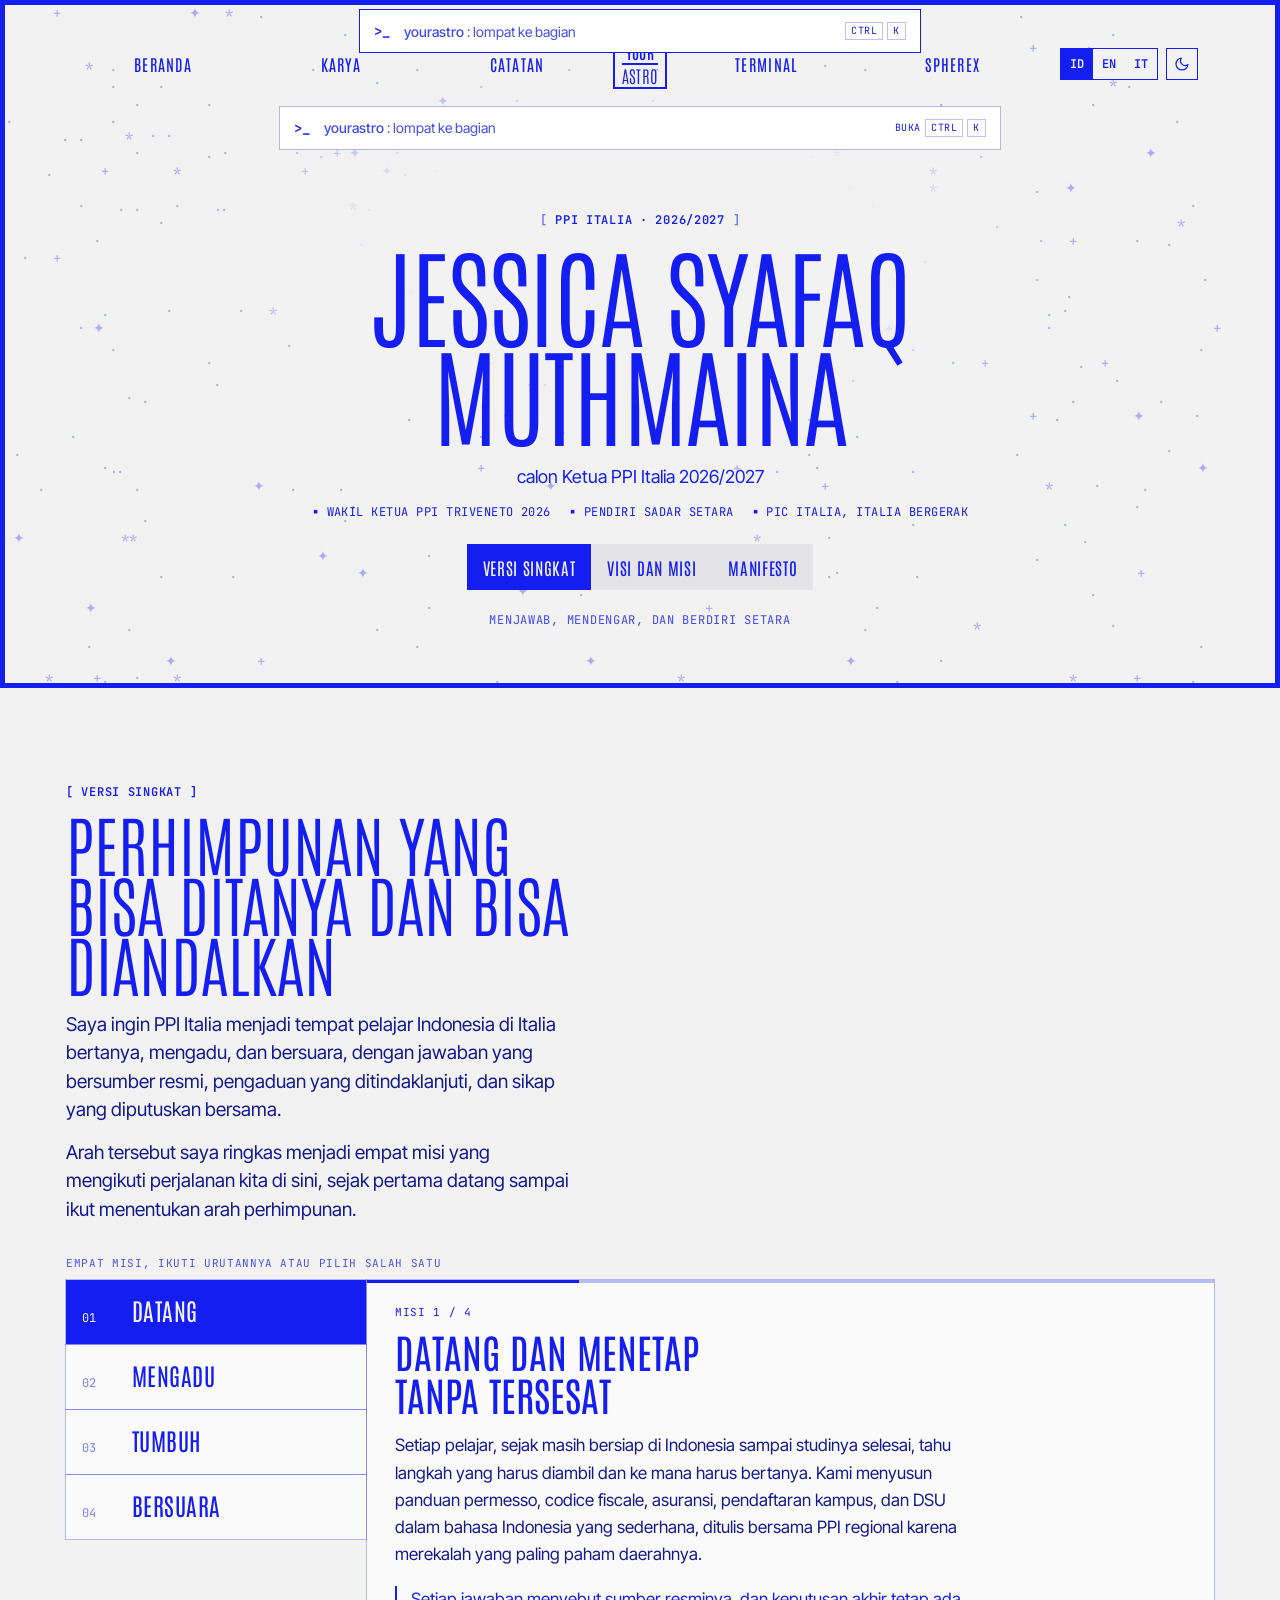
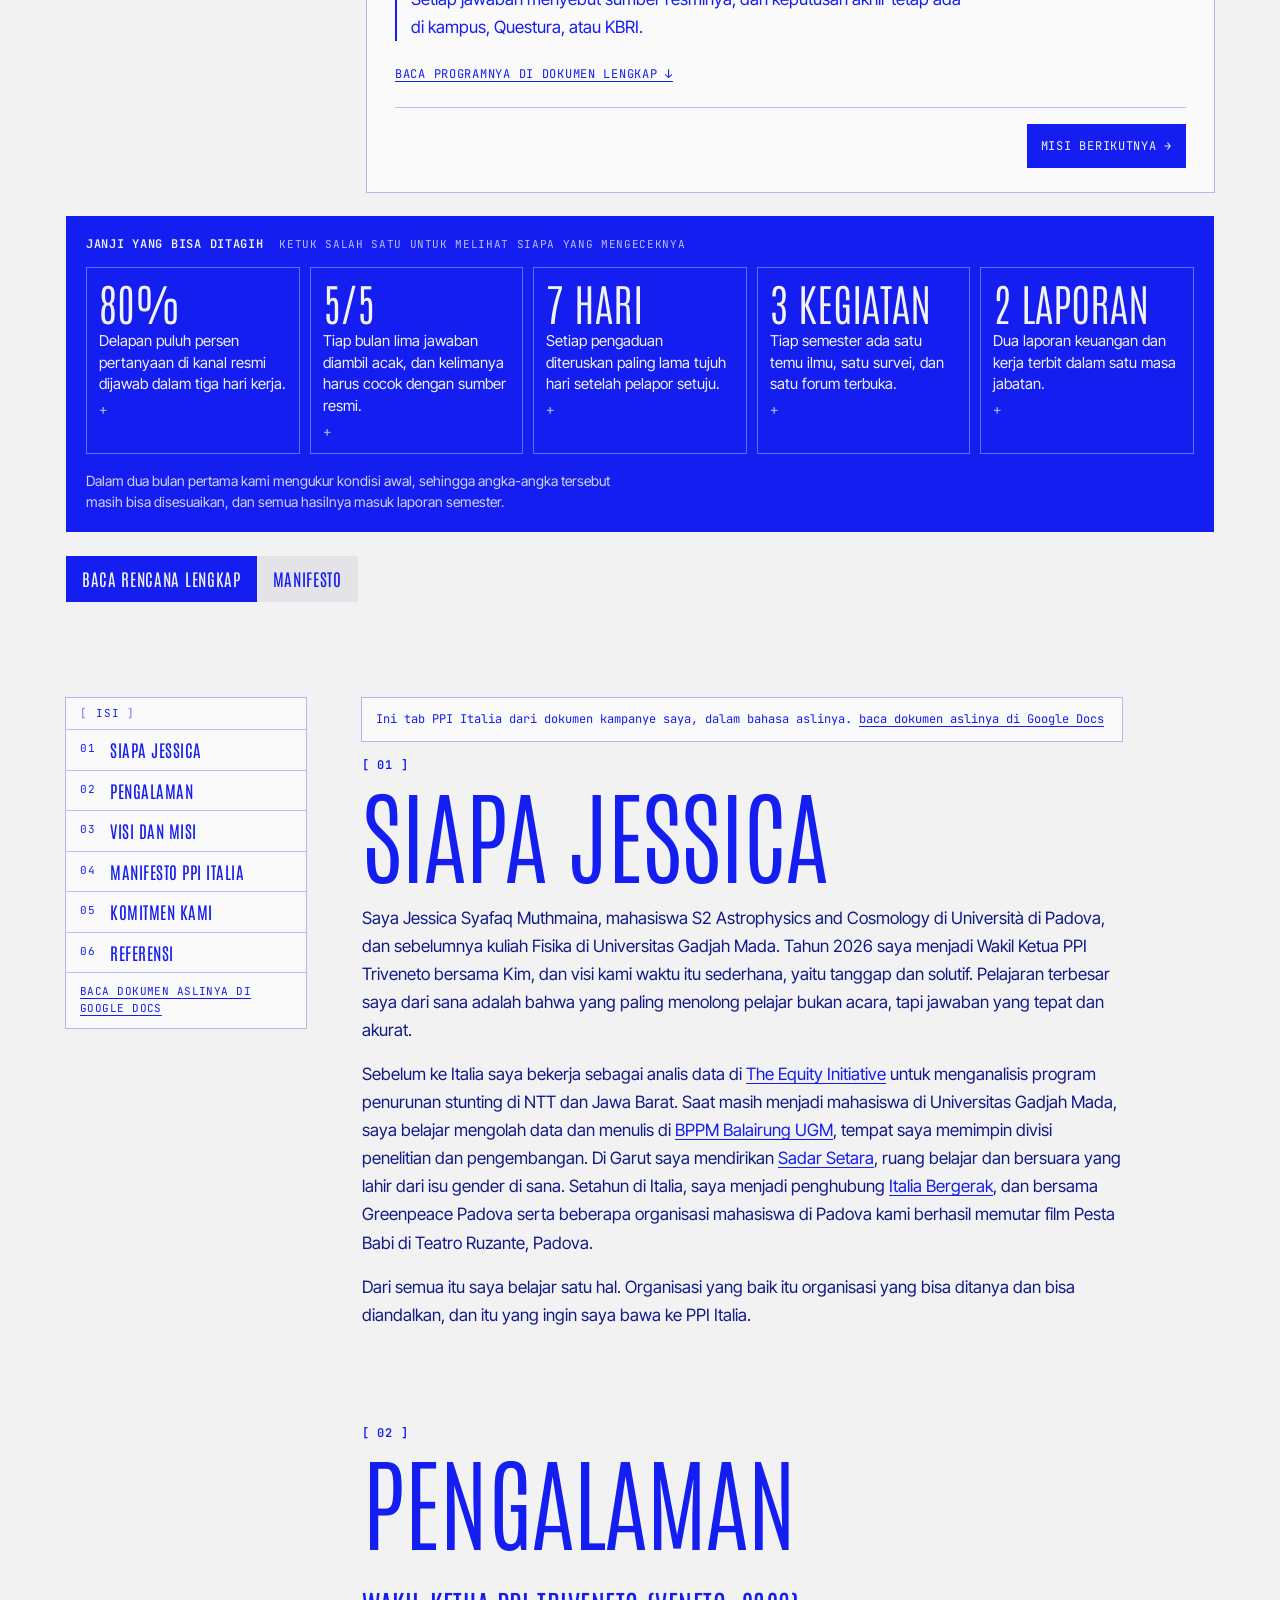
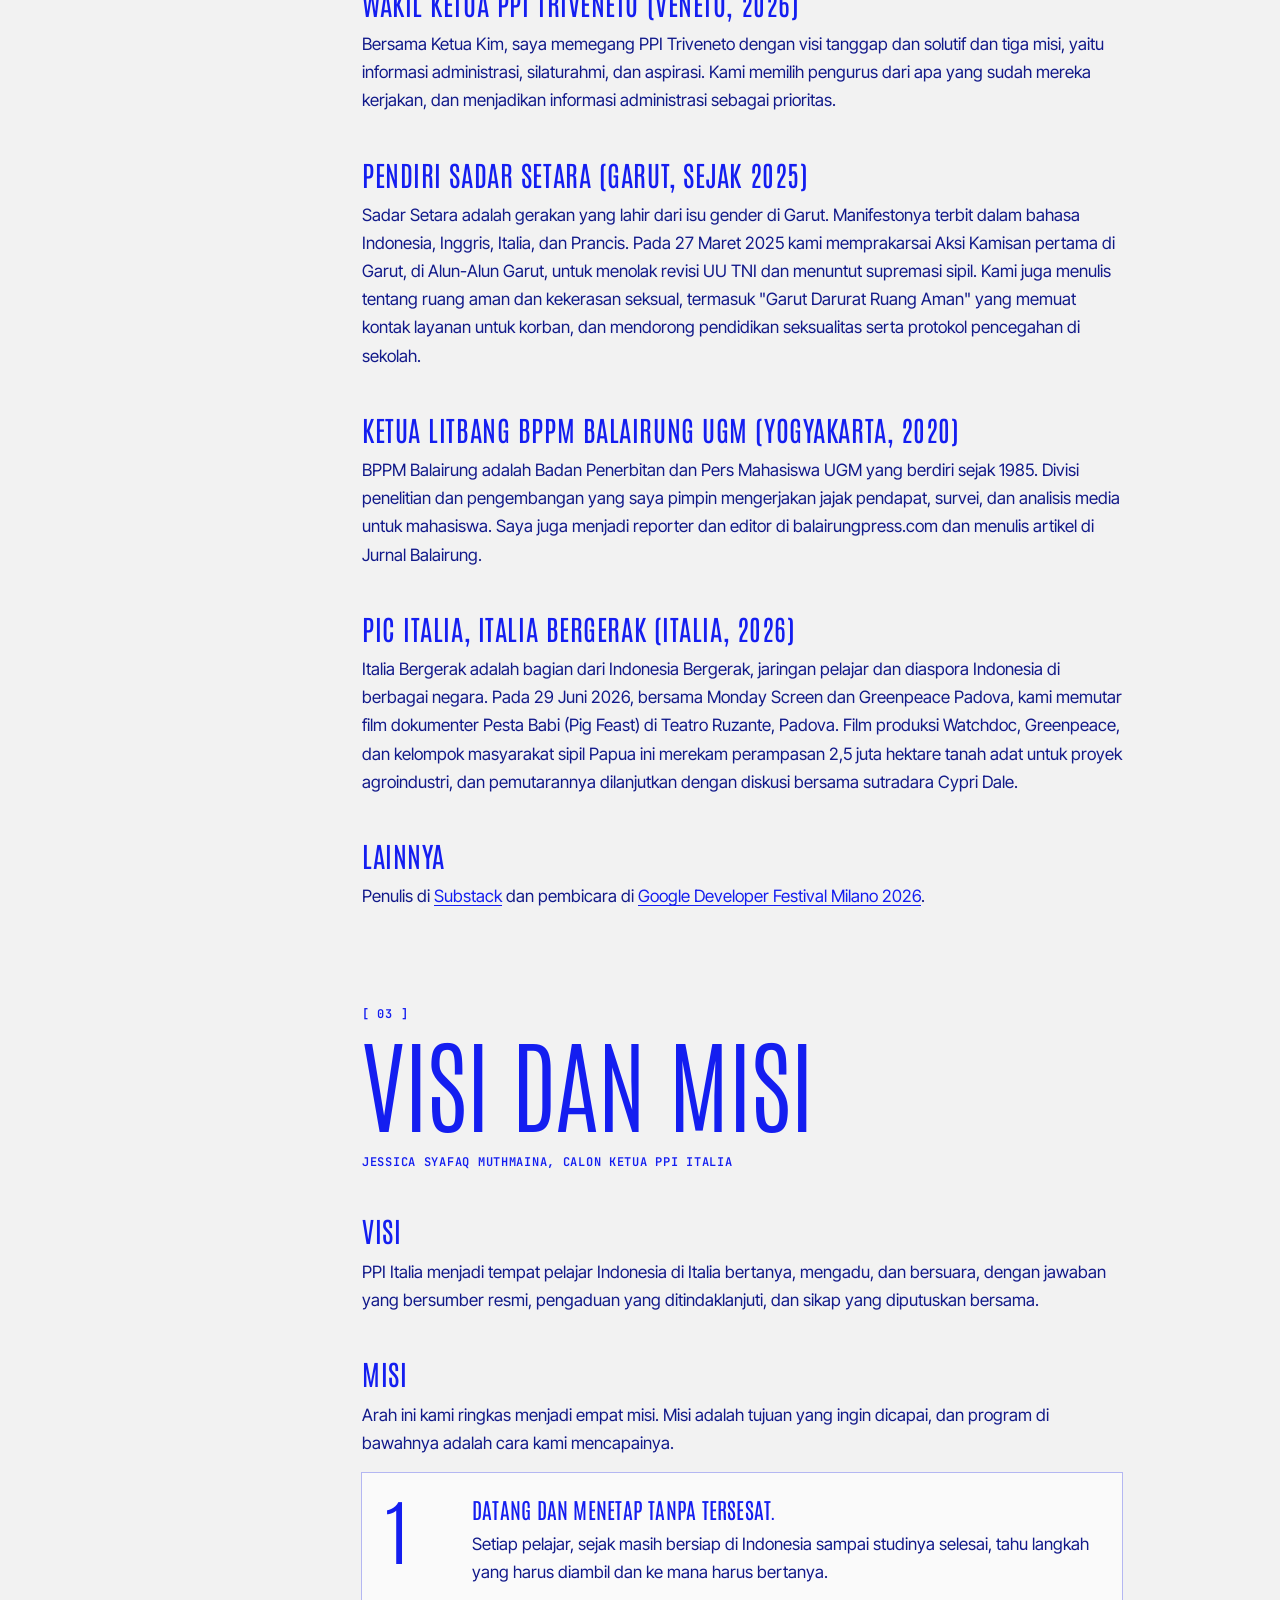
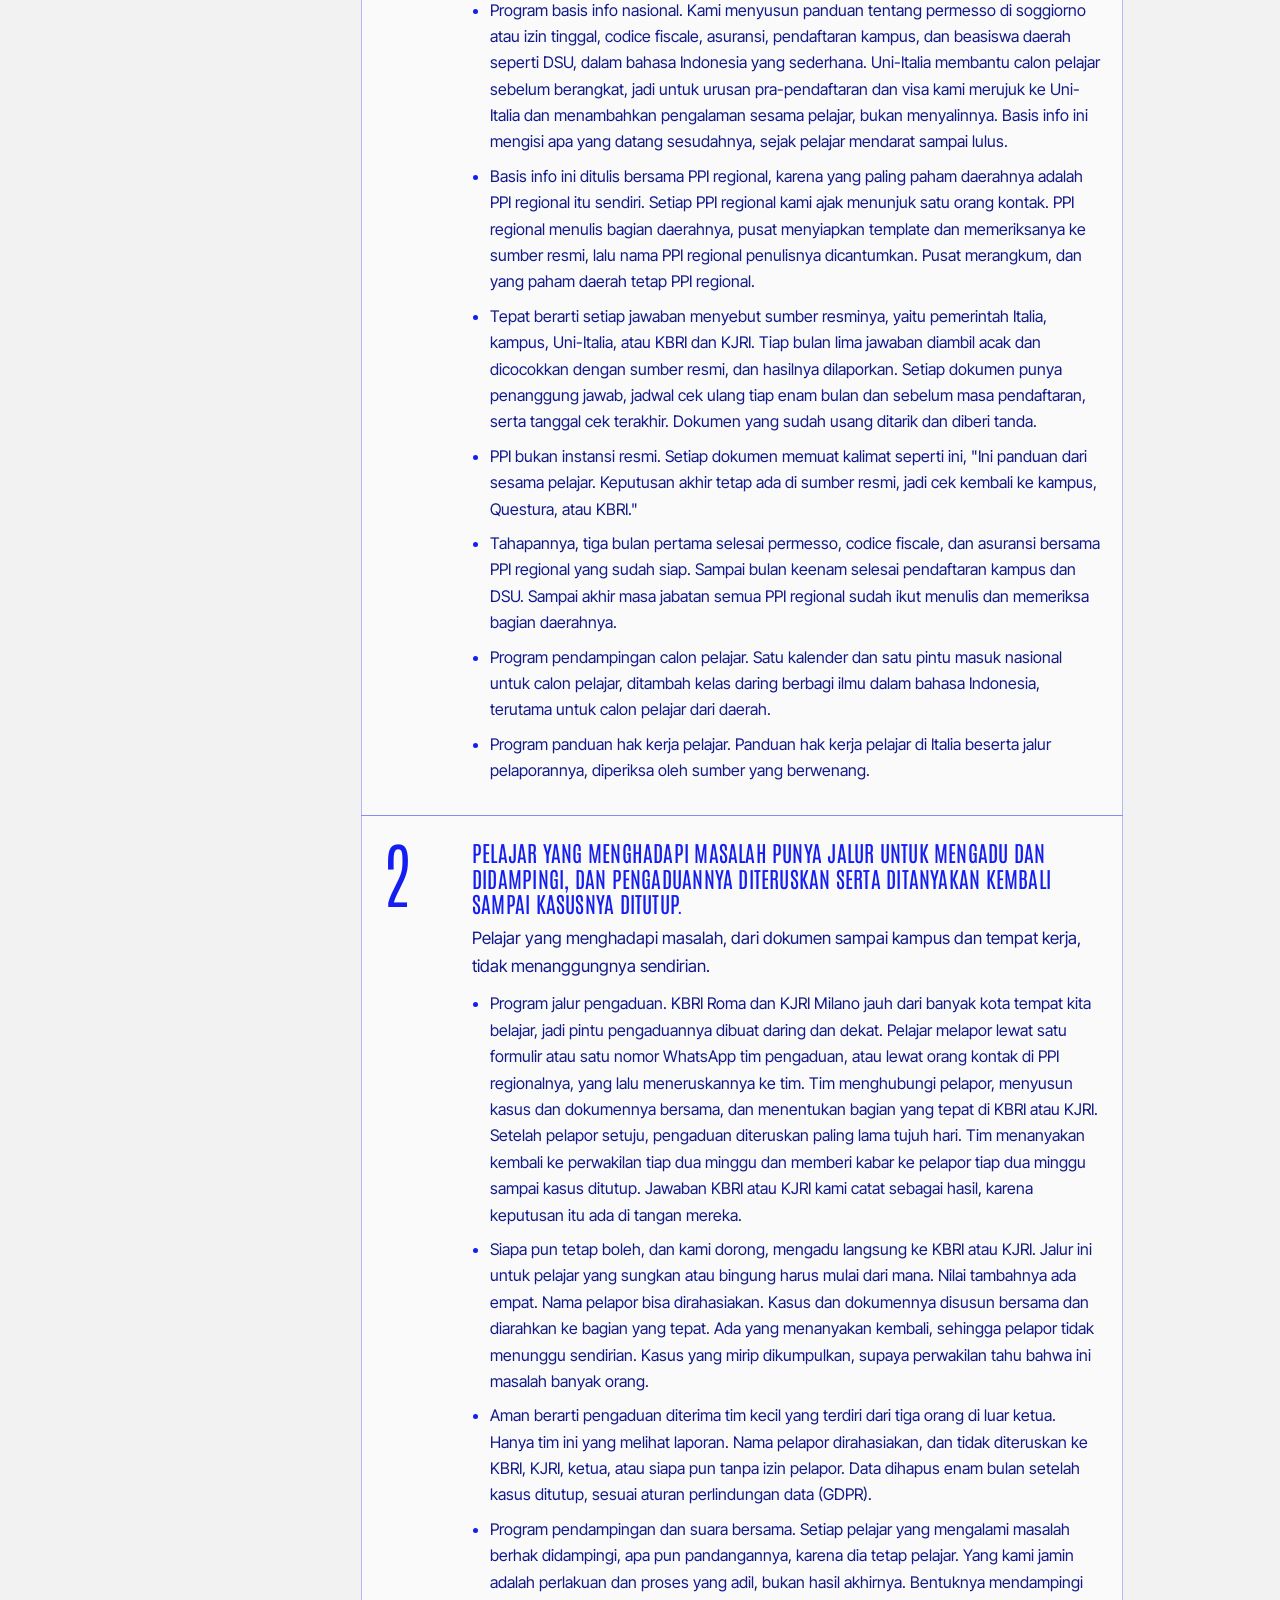
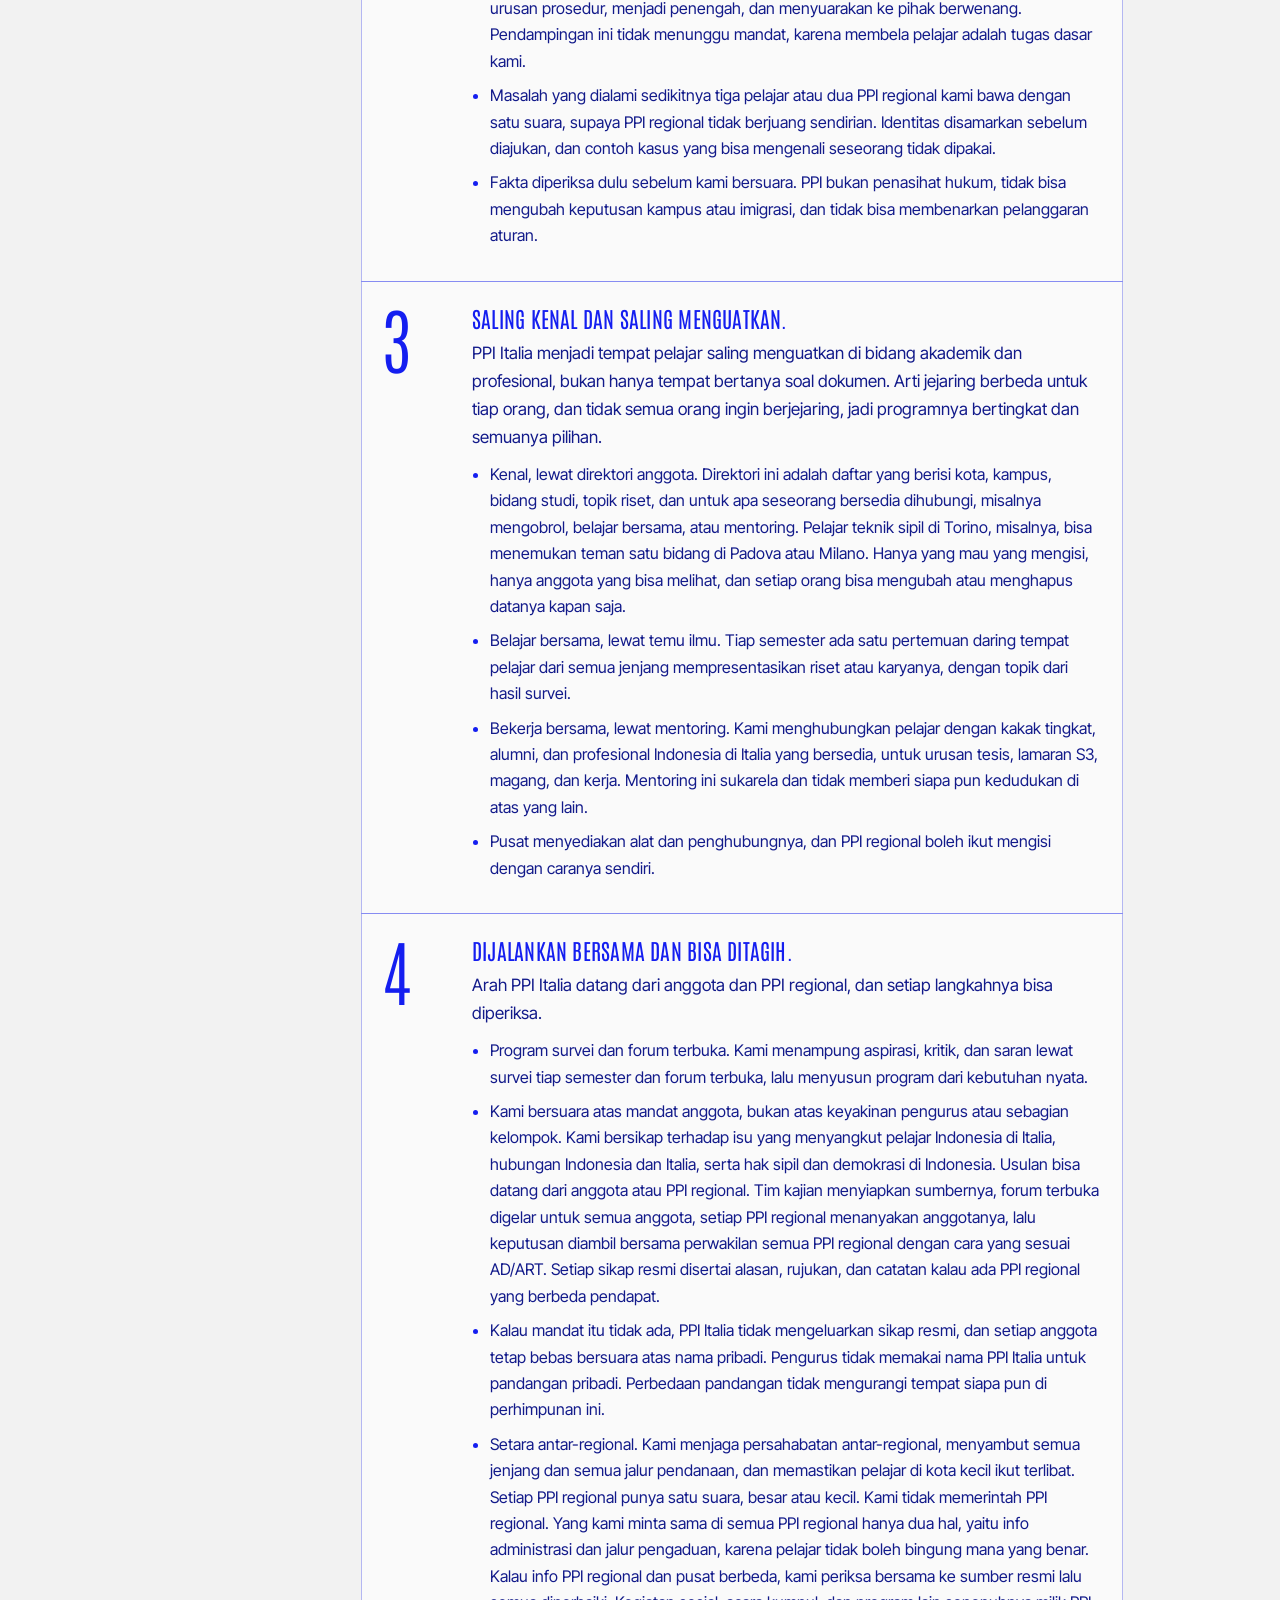
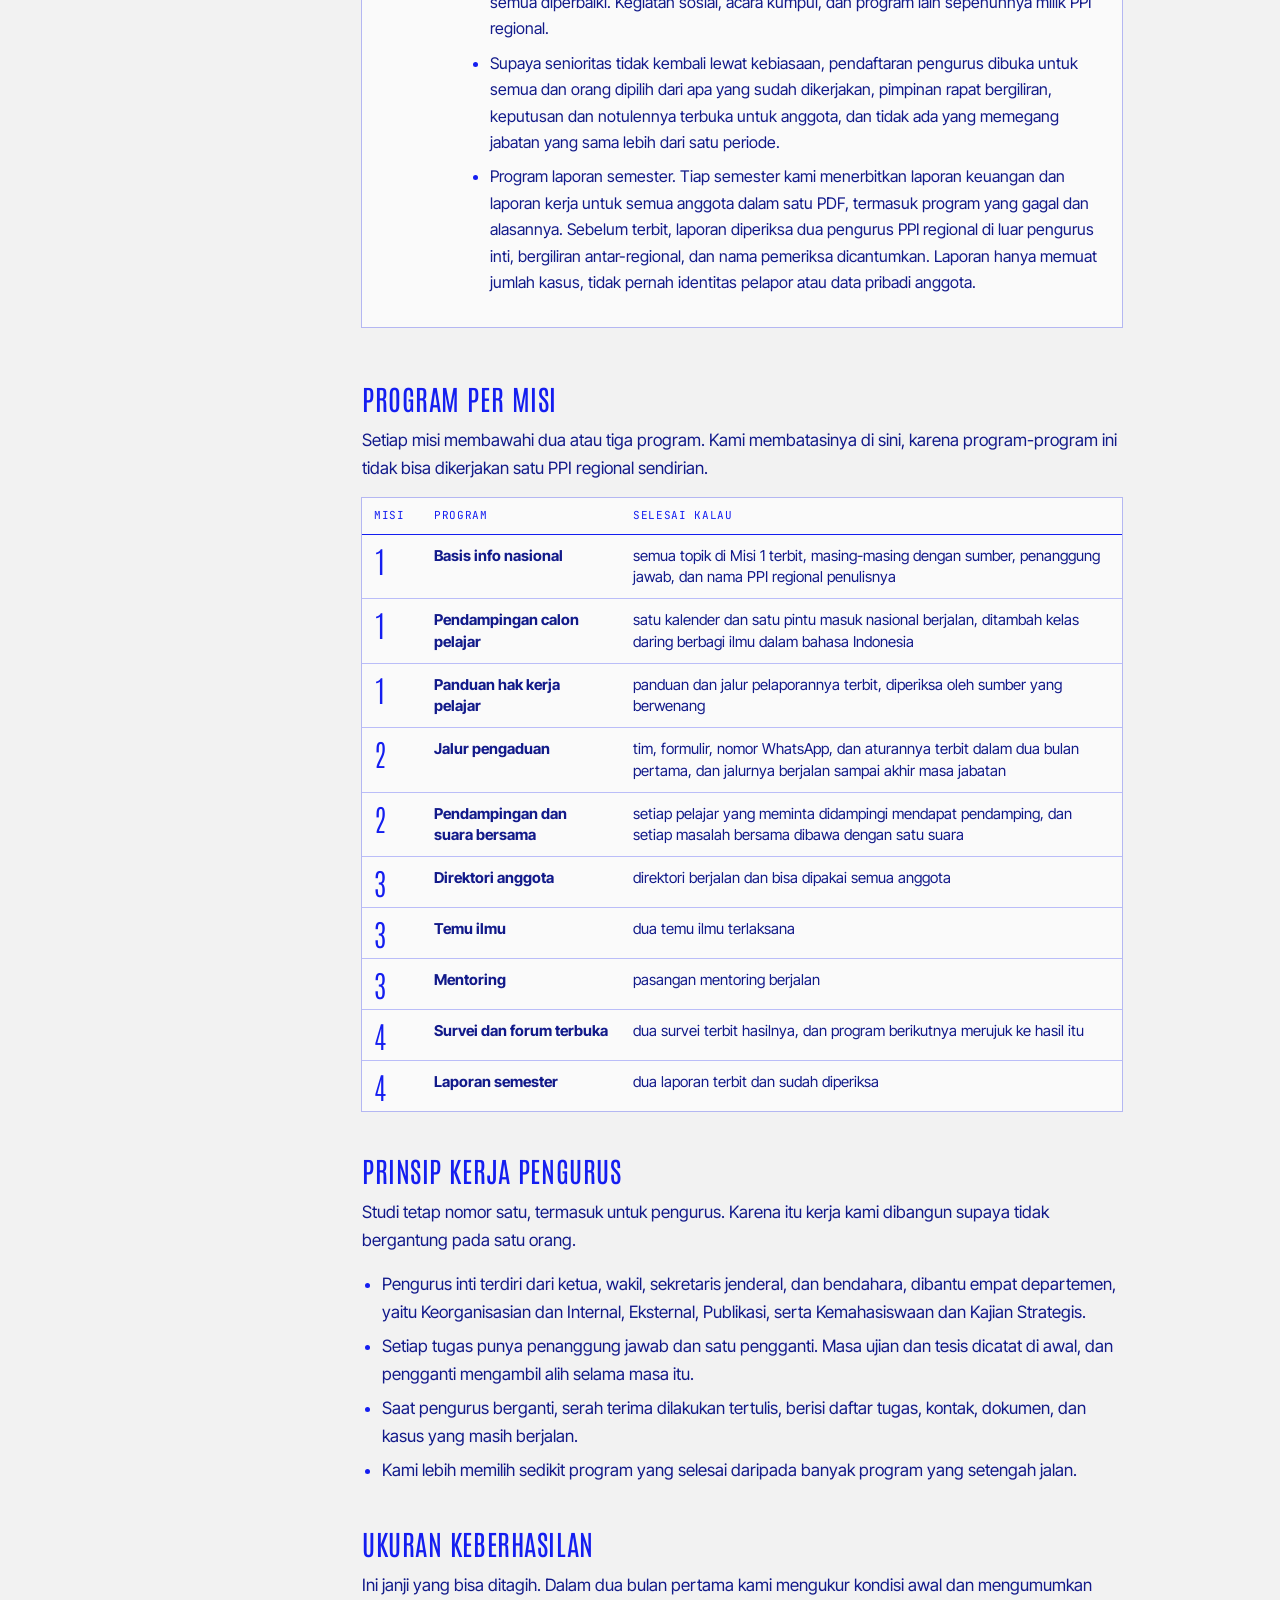
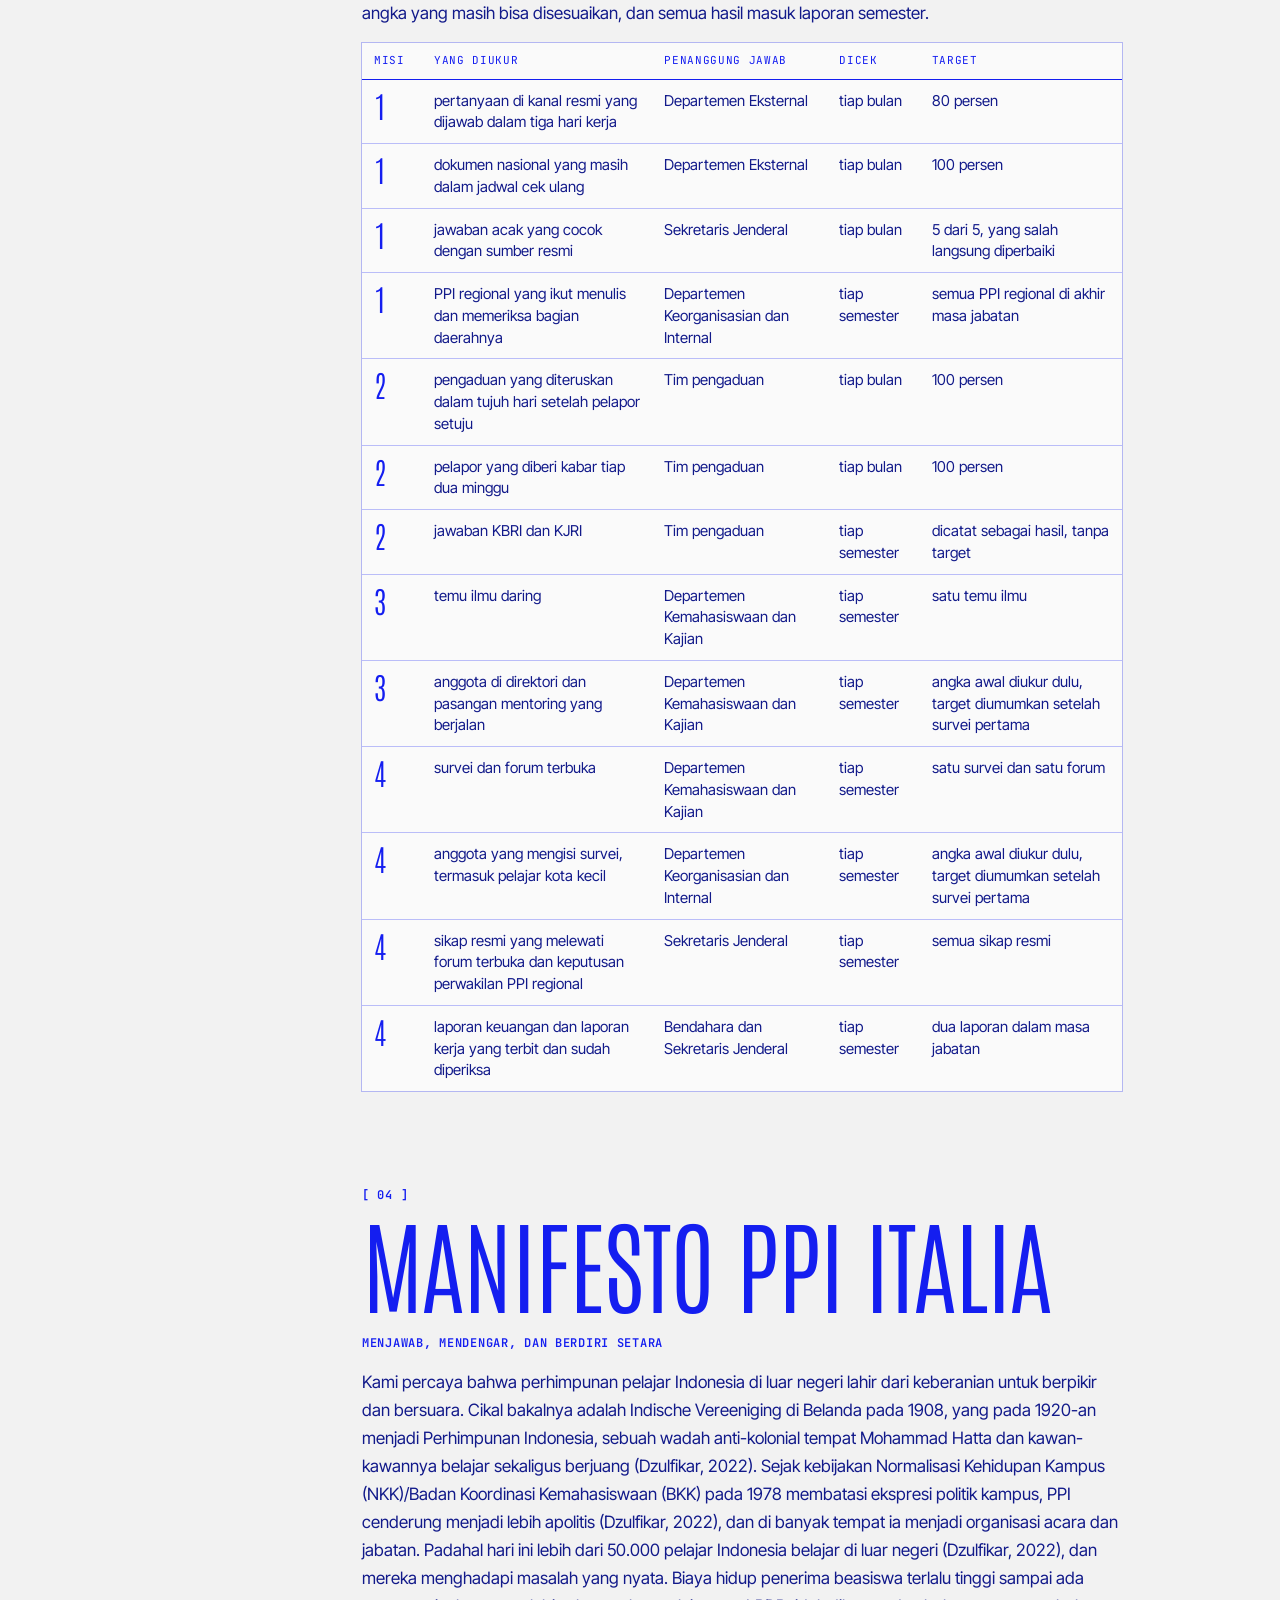
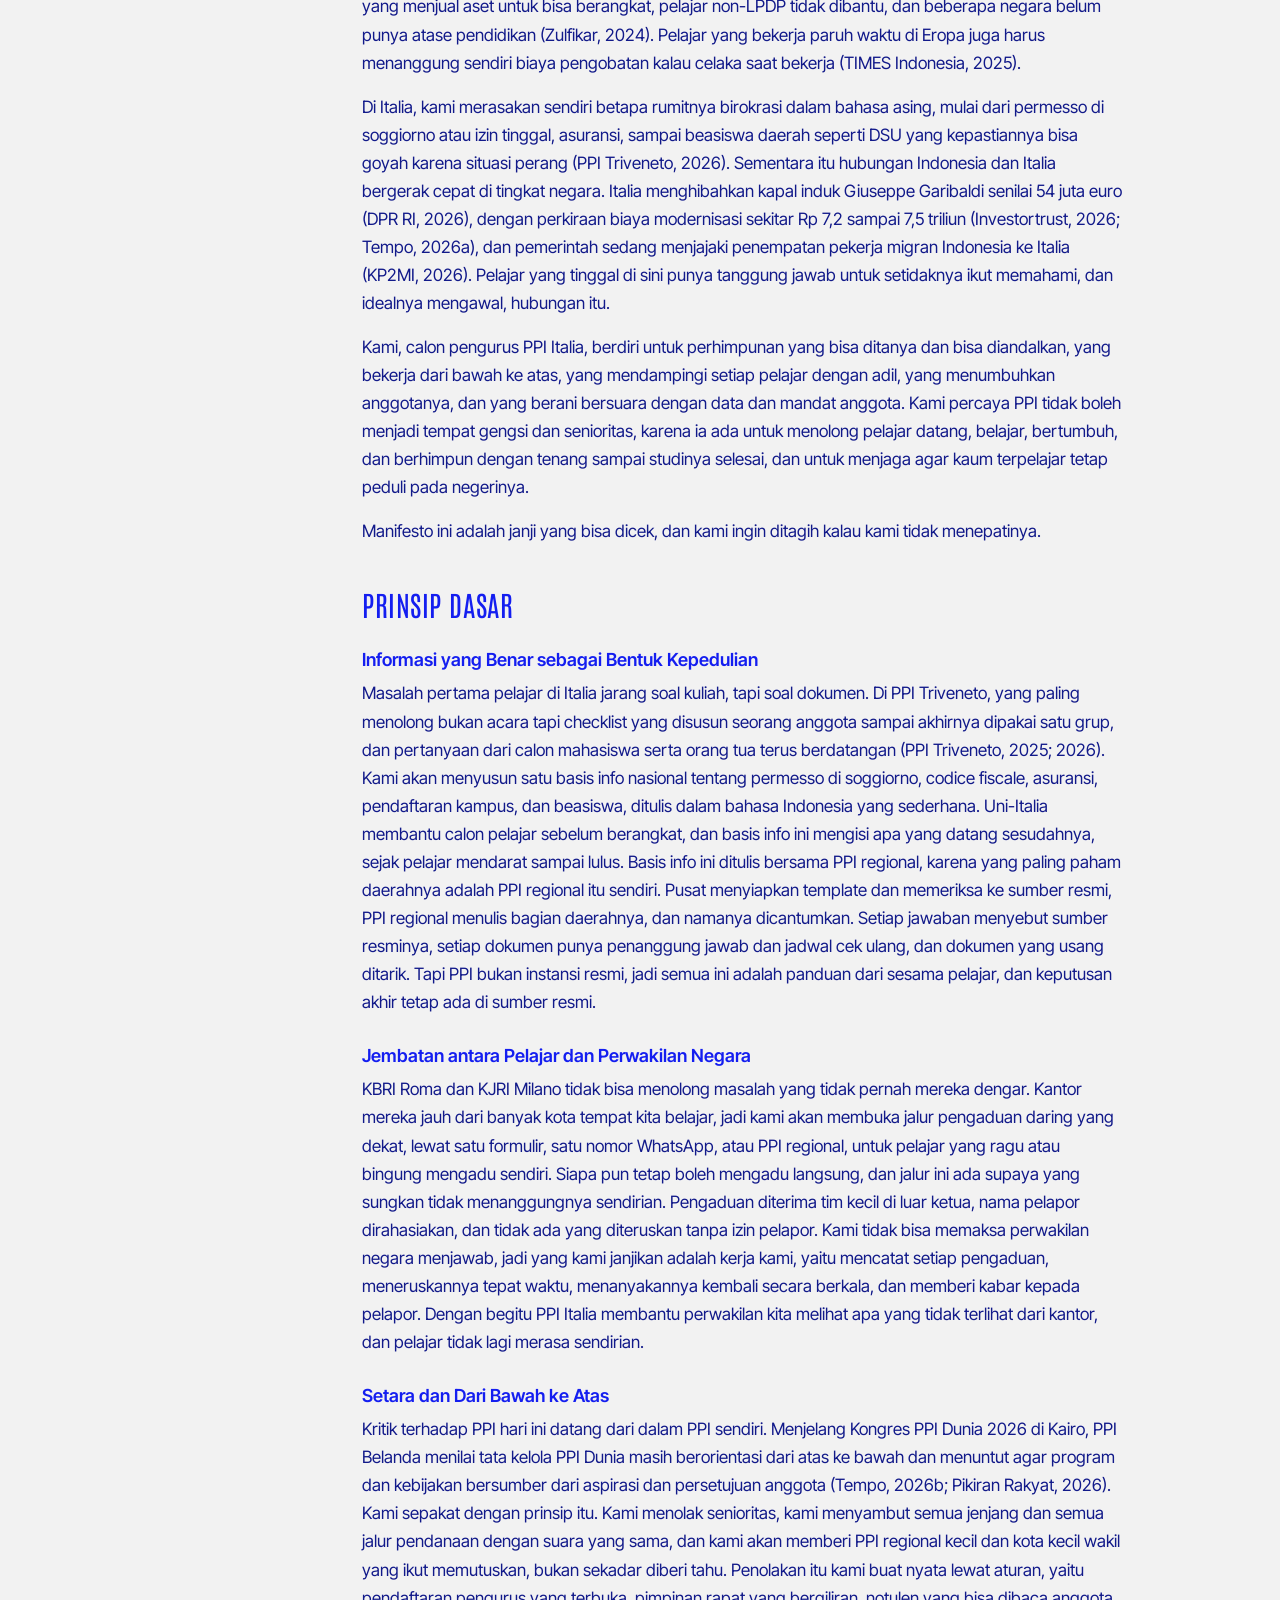
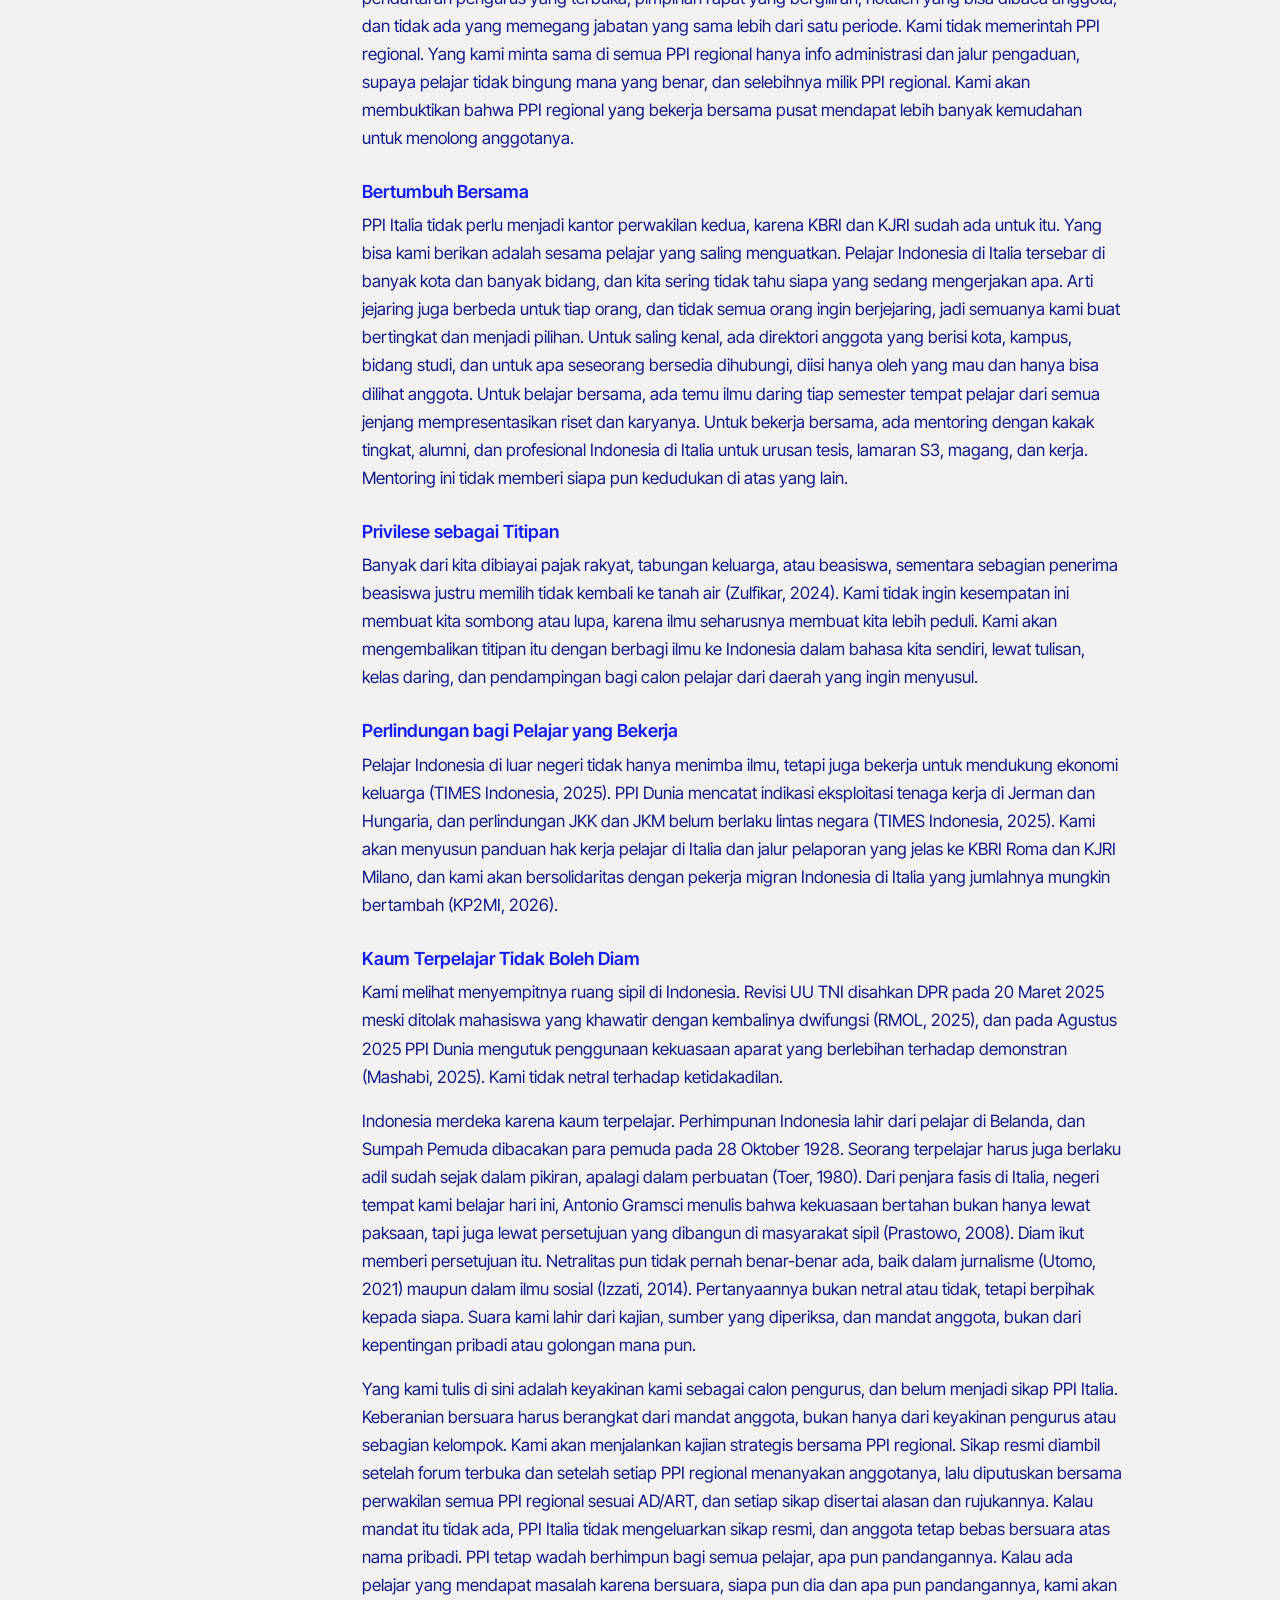
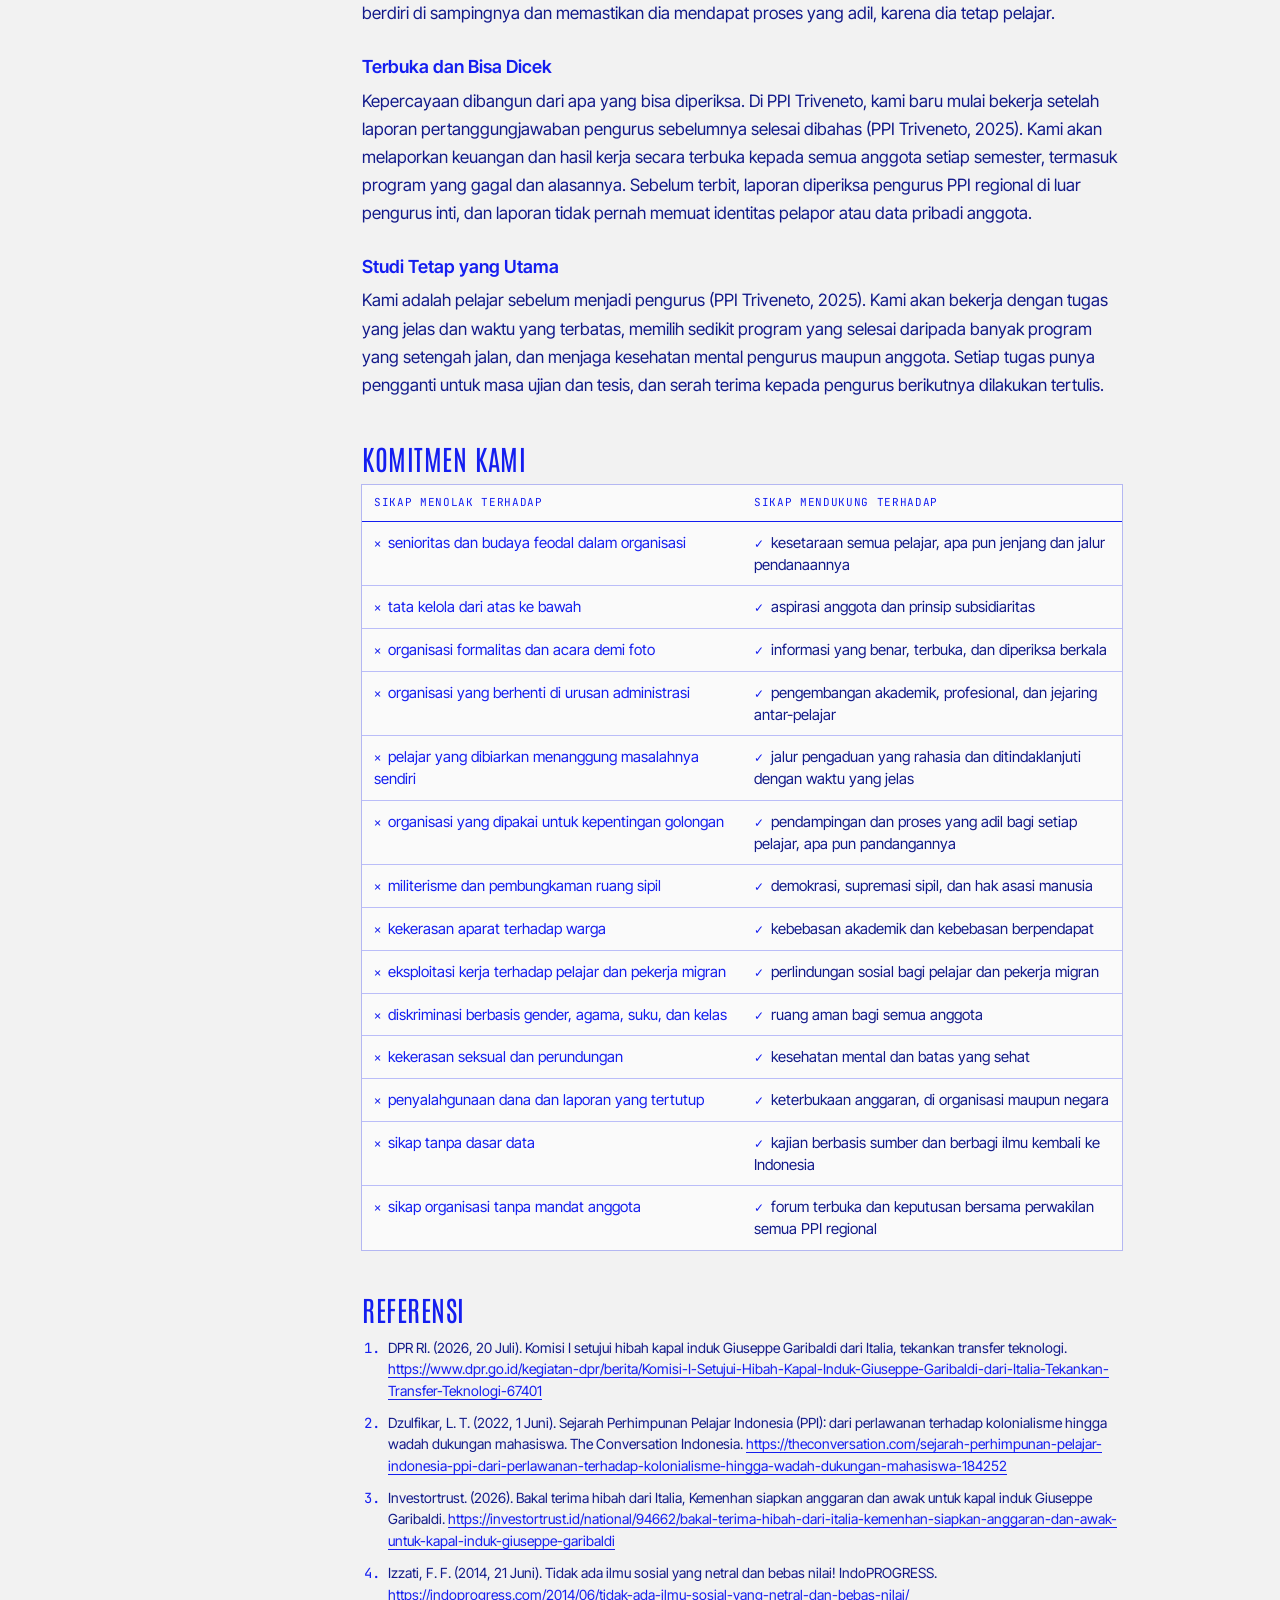
==== commit 34577043: "PPI Italia: short version in my own words, journey tabs" ====
--- a/PPIItalia/index.html
+++ b/PPIItalia/index.html
@@ -18,7 +18,7 @@
     <link rel="preconnect" href="https://fonts.gstatic.com" crossorigin>
     <link href="https://fonts.googleapis.com/css2?family=Antonio:wght@200;300;400;600&family=Inter+Tight:ital,wght@0,400;0,500;0,600;0,700;1,400&family=JetBrains+Mono:wght@400;600&display=swap" rel="stylesheet">
     <link rel="stylesheet" href="/home.css?v=6">
-    <link rel="stylesheet" href="/PPIItalia/ppi.css?v=7">
+    <link rel="stylesheet" href="/PPIItalia/ppi.css?v=8">
 </head>
 <body id="top">
     <a class="skip" href="#main" data-t="skip">Langsung ke isi</a>
@@ -65,7 +65,7 @@
                 <li data-t="c3">PIC Italia, Italia Bergerak</li>
             </ul>
             <div class="btns">
-                <a class="btn" href="#main" data-t="b0">dalam dua menit</a>
+                <a class="btn" href="#main" data-t="b0">versi singkat</a>
                 <a class="btn btn-grey" data-jump="vision" href="#id-15" data-t="b1">visi dan misi</a>
                 <a class="btn btn-grey" data-jump="manifesto" href="#id-159" data-t="b2">manifesto</a>
             </div>
@@ -76,27 +76,27 @@
     <main id="main" class="page">
     <!-- short version for phones: the same content as the Instagram carousel, the full document follows -->
     <section class="quick" data-q="id" lang="id" aria-labelledby="q-id">
-        <p class="q-eyebrow">[ dalam dua menit ]</p>
-        <h2 class="q-h" id="q-id">Bisa ditanya, bisa diandalkan</h2>
-        <p class="q-lede">Jawaban yang <strong>bersumber resmi</strong>, pengaduan yang <strong>ditindaklanjuti</strong>, dan sikap yang <strong>diputuskan bersama</strong>.</p>
-        <div class="q-tabs"><p class="q-hint">pilih satu misi</p><div class="q-list" role="tablist" aria-label="pilih satu misi"><button type="button" role="tab" id="qt-id-1" aria-controls="qp-id-1" aria-selected="true" tabindex="0"><span class="qt-n">01</span><span class="qt-q">Bingung urus permesso?</span></button><button type="button" role="tab" id="qt-id-2" aria-controls="qp-id-2" aria-selected="false" tabindex="-1"><span class="qt-n">02</span><span class="qt-q">Lagi kena masalah?</span></button><button type="button" role="tab" id="qt-id-3" aria-controls="qp-id-3" aria-selected="false" tabindex="-1"><span class="qt-n">03</span><span class="qt-q">Mau kenal orang sebidang?</span></button><button type="button" role="tab" id="qt-id-4" aria-controls="qp-id-4" aria-selected="false" tabindex="-1"><span class="qt-n">04</span><span class="qt-q">Siapa yang memutuskan?</span></button></div><div class="q-panel" role="tabpanel" id="qp-id-1" aria-labelledby="qt-id-1"><p class="q-tag">Misi 1 / 4</p><h3>Satu panduan permesso, codice fiscale, dan DSU untuk setiap kota</h3><p>Satu panduan dalam <strong>bahasa Indonesia sederhana</strong> untuk permesso, codice fiscale, asuransi, pendaftaran kampus, dan DSU. <strong>Setiap PPI regional menulis bagian kotanya</strong>, dan setiap jawaban <strong>menyebut sumber resminya</strong>. Ada juga pendampingan calon pelajar dan panduan hak kerja pelajar.</p><a class="q-more" href="#id-15">baca misi ini selengkapnya &#8595;</a><div class="q-nav"><span></span><button type="button" class="q-step" data-go="1">misi berikutnya &#8594;</button></div></div><div class="q-panel" role="tabpanel" id="qp-id-2" aria-labelledby="qt-id-2" hidden><p class="q-tag">Misi 2 / 4</p><h3>Pengaduan sampai ke KBRI atau KJRI paling lama tujuh hari setelah kamu setuju</h3><p>Lapor lewat <strong>satu formulir, satu nomor WhatsApp, atau PPI regionalmu</strong>. Kami susun kasusnya bersamamu, meneruskannya ke KBRI atau KJRI <strong>paling lama tujuh hari</strong> setelah kamu setuju, dan memberi kabar <strong>tiap dua minggu</strong> sampai kasusnya ditutup. <strong>Namamu bisa dirahasiakan.</strong></p><a class="q-more" href="#id-15">baca misi ini selengkapnya &#8595;</a><div class="q-nav"><button type="button" class="q-step" data-go="0">&#8592; sebelumnya</button><button type="button" class="q-step" data-go="2">misi berikutnya &#8594;</button></div></div><div class="q-panel" role="tabpanel" id="qp-id-3" aria-labelledby="qt-id-3" hidden><p class="q-tag">Misi 3 / 4</p><h3>Direktori anggota, temu ilmu daring, dan mentoring, semuanya pilihan</h3><p><strong>Direktori anggota</strong> yang diisi hanya oleh yang mau, <strong>temu ilmu daring</strong> tiap semester, dan <strong>mentoring</strong> untuk tesis, PhD, magang, dan kerja. <strong>Semuanya pilihan.</strong></p><a class="q-more" href="#id-15">baca misi ini selengkapnya &#8595;</a><div class="q-nav"><button type="button" class="q-step" data-go="1">&#8592; sebelumnya</button><button type="button" class="q-step" data-go="3">misi berikutnya &#8594;</button></div></div><div class="q-panel" role="tabpanel" id="qp-id-4" aria-labelledby="qt-id-4" hidden><p class="q-tag">Misi 4 / 4</p><h3>Setiap PPI regional punya satu suara, besar atau kecil</h3><p>Program lahir dari <strong>survei dan forum terbuka</strong> tiap semester. Sikap resmi <strong>butuh mandat anggota</strong>, dan <strong>setiap PPI regional punya satu suara</strong>. Tiap semester terbit <strong>laporan uang dan kerja</strong>, termasuk program yang gagal.</p><a class="q-more" href="#id-15">baca misi ini selengkapnya &#8595;</a><div class="q-nav"><button type="button" class="q-step" data-go="2">&#8592; sebelumnya</button><button type="button" class="q-step" data-go="0">kembali ke misi 1 &#8634;</button></div></div></div>
-        <div class="q-promise"><p class="q-ph">janji yang bisa ditagih <span>ketuk untuk melihat siapa yang mengecek</span></p><ol><li><details><summary><strong class="pr-n">80 persen</strong><span>pertanyaan dijawab dalam tiga hari kerja</span></summary><p>Departemen Eksternal, dicek tiap bulan</p></details></li><li><details><summary><strong class="pr-n">5 dari 5</strong><span>jawaban acak tiap bulan cocok dengan sumber resmi</span></summary><p>Sekretaris Jenderal, tiap bulan, yang salah langsung diperbaiki</p></details></li><li><details><summary><strong class="pr-n">7 hari</strong><span>batas meneruskan pengaduan setelah pelapor setuju</span></summary><p>Tim pengaduan, dicek tiap bulan</p></details></li><li><details><summary><strong class="pr-n">1 + 1 + 1</strong><span>temu ilmu, survei, dan forum terbuka tiap semester</span></summary><p>Departemen Kemahasiswaan dan Kajian, tiap semester</p></details></li><li><details><summary><strong class="pr-n">2 laporan</strong><span>keuangan dan kerja, terbit dan diperiksa</span></summary><p>Bendahara dan Sekretaris Jenderal, diperiksa dua pengurus PPI regional di luar pengurus inti</p></details></li></ol></div>
+        <p class="q-eyebrow">[ versi singkat ]</p>
+        <h2 class="q-h" id="q-id">Perhimpunan yang bisa ditanya dan bisa diandalkan</h2>
+        <p class="q-lede">Saya ingin PPI Italia menjadi tempat pelajar Indonesia di Italia bertanya, mengadu, dan bersuara, dengan jawaban yang bersumber resmi, pengaduan yang ditindaklanjuti, dan sikap yang diputuskan bersama.</p><p class="q-lede">Arah tersebut saya ringkas menjadi empat misi yang mengikuti perjalanan kita di sini, sejak pertama datang sampai ikut menentukan arah perhimpunan.</p>
+        <div class="q-tabs"><p class="q-hint">empat misi, ikuti urutannya atau pilih salah satu</p><div class="q-list" role="tablist" aria-label="Misi"><button type="button" role="tab" id="qt-id-1" aria-controls="qp-id-1" aria-selected="true" tabindex="0"><span class="qt-n">01</span><span class="qt-q">Datang</span></button><button type="button" role="tab" id="qt-id-2" aria-controls="qp-id-2" aria-selected="false" tabindex="-1"><span class="qt-n">02</span><span class="qt-q">Mengadu</span></button><button type="button" role="tab" id="qt-id-3" aria-controls="qp-id-3" aria-selected="false" tabindex="-1"><span class="qt-n">03</span><span class="qt-q">Tumbuh</span></button><button type="button" role="tab" id="qt-id-4" aria-controls="qp-id-4" aria-selected="false" tabindex="-1"><span class="qt-n">04</span><span class="qt-q">Bersuara</span></button></div><div class="q-panel" role="tabpanel" id="qp-id-1" aria-labelledby="qt-id-1"><div class="q-progress" aria-hidden="true"><span style="width:25%"></span></div><p class="q-tag">Misi 1 / 4</p><h3>Datang dan menetap tanpa tersesat</h3><p>Setiap pelajar, sejak masih bersiap di Indonesia sampai studinya selesai, tahu langkah yang harus diambil dan ke mana harus bertanya. Kami menyusun panduan permesso, codice fiscale, asuransi, pendaftaran kampus, dan DSU dalam bahasa Indonesia yang sederhana, ditulis bersama PPI regional karena merekalah yang paling paham daerahnya.</p><p class="q-also">Setiap jawaban menyebut sumber resminya, dan keputusan akhir tetap ada di kampus, Questura, atau KBRI.</p><a class="q-more" href="#id-15">baca programnya di dokumen lengkap &#8595;</a><div class="q-nav"><span></span><button type="button" class="q-step" data-go="1">misi berikutnya &#8594;</button></div></div><div class="q-panel" role="tabpanel" id="qp-id-2" aria-labelledby="qt-id-2" hidden><div class="q-progress" aria-hidden="true"><span style="width:50%"></span></div><p class="q-tag">Misi 2 / 4</p><h3>Mendampingi pelajar dan meneruskan pengaduan ke KBRI dan KJRI</h3><p>KBRI Roma dan KJRI Milano jauh dari banyak kota tempat kita belajar, jadi pintu pengaduannya dibuat daring dan dekat. Pelajar melapor lewat satu formulir, satu nomor WhatsApp, atau PPI regionalnya, lalu tim menyusun kasusnya bersama pelapor dan meneruskannya paling lama tujuh hari setelah pelapor setuju.</p><p class="q-also">Tim memberi kabar tiap dua minggu sampai kasusnya ditutup, dan nama pelapor bisa dirahasiakan.</p><a class="q-more" href="#id-15">baca programnya di dokumen lengkap &#8595;</a><div class="q-nav"><button type="button" class="q-step" data-go="0">&#8592; sebelumnya</button><button type="button" class="q-step" data-go="2">misi berikutnya &#8594;</button></div></div><div class="q-panel" role="tabpanel" id="qp-id-3" aria-labelledby="qt-id-3" hidden><div class="q-progress" aria-hidden="true"><span style="width:75%"></span></div><p class="q-tag">Misi 3 / 4</p><h3>Saling kenal dan saling menguatkan</h3><p>PPI Italia semestinya bukan hanya tempat bertanya soal dokumen, tetapi juga tempat pelajar saling menguatkan di bidang akademik dan profesional. Arti jejaring berbeda untuk tiap orang, jadi direktori anggota, temu ilmu daring tiap semester, dan mentoring untuk tesis, PhD, magang, dan kerja dibuat bertingkat.</p><p class="q-also">Semuanya pilihan, dan direktori hanya diisi oleh anggota yang mau.</p><a class="q-more" href="#id-15">baca programnya di dokumen lengkap &#8595;</a><div class="q-nav"><button type="button" class="q-step" data-go="1">&#8592; sebelumnya</button><button type="button" class="q-step" data-go="3">misi berikutnya &#8594;</button></div></div><div class="q-panel" role="tabpanel" id="qp-id-4" aria-labelledby="qt-id-4" hidden><div class="q-progress" aria-hidden="true"><span style="width:100%"></span></div><p class="q-tag">Misi 4 / 4</p><h3>Dijalankan bersama dan bisa ditagih</h3><p>Arah PPI Italia datang dari anggota dan PPI regional lewat survei dan forum terbuka tiap semester. Sikap resmi hanya diambil dengan mandat anggota, dan setiap PPI regional punya satu suara, besar atau kecil.</p><p class="q-also">Tiap semester kami menerbitkan laporan keuangan dan laporan kerja, termasuk program yang gagal beserta alasannya.</p><a class="q-more" href="#id-15">baca programnya di dokumen lengkap &#8595;</a><div class="q-nav"><button type="button" class="q-step" data-go="2">&#8592; sebelumnya</button><button type="button" class="q-step" data-go="0">kembali ke misi pertama</button></div></div></div>
+        <div class="q-promise"><p class="q-ph">janji yang bisa ditagih <span>ketuk salah satu untuk melihat siapa yang mengeceknya</span></p><ol><li><details><summary><span class="pr-n">80%</span><span class="pr-t">Delapan puluh persen pertanyaan di kanal resmi dijawab dalam tiga hari kerja.</span></summary><p>Departemen Eksternal mengeceknya tiap bulan.</p></details></li><li><details><summary><span class="pr-n">5/5</span><span class="pr-t">Tiap bulan lima jawaban diambil acak, dan kelimanya harus cocok dengan sumber resmi.</span></summary><p>Sekretaris Jenderal mengeceknya, dan jawaban yang salah langsung diperbaiki.</p></details></li><li><details><summary><span class="pr-n">7 hari</span><span class="pr-t">Setiap pengaduan diteruskan paling lama tujuh hari setelah pelapor setuju.</span></summary><p>Tim pengaduan mengeceknya tiap bulan.</p></details></li><li><details><summary><span class="pr-n">3 kegiatan</span><span class="pr-t">Tiap semester ada satu temu ilmu, satu survei, dan satu forum terbuka.</span></summary><p>Departemen Kemahasiswaan dan Kajian mengeceknya tiap semester.</p></details></li><li><details><summary><span class="pr-n">2 laporan</span><span class="pr-t">Dua laporan keuangan dan kerja terbit dalam satu masa jabatan.</span></summary><p>Bendahara dan Sekretaris Jenderal menyusunnya, lalu dua pengurus PPI regional di luar pengurus inti memeriksanya.</p></details></li></ol><p class="q-pnote">Dalam dua bulan pertama kami mengukur kondisi awal, sehingga angka-angka tersebut masih bisa disesuaikan, dan semua hasilnya masuk laporan semester.</p></div>
         <div class="btns q-btns"><a class="btn" href="#id-15">baca rencana lengkap</a><a class="btn btn-grey" href="#id-159">manifesto</a></div>
     </section>
     <section class="quick" data-q="en" lang="en" hidden aria-labelledby="q-en">
-        <p class="q-eyebrow">[ in two minutes ]</p>
+        <p class="q-eyebrow">[ the short version ]</p>
         <h2 class="q-h" id="q-en">An association you can ask and rely on</h2>
-        <p class="q-lede">Answers that come from <strong>official sources</strong>, complaints that <strong>get followed up</strong>, and positions <strong>decided together</strong>.</p>
-        <div class="q-tabs"><p class="q-hint">pick a mission</p><div class="q-list" role="tablist" aria-label="pick a mission"><button type="button" role="tab" id="qt-en-1" aria-controls="qp-en-1" aria-selected="true" tabindex="0"><span class="qt-n">01</span><span class="qt-q">Lost with the permesso?</span></button><button type="button" role="tab" id="qt-en-2" aria-controls="qp-en-2" aria-selected="false" tabindex="-1"><span class="qt-n">02</span><span class="qt-q">Stuck with a problem?</span></button><button type="button" role="tab" id="qt-en-3" aria-controls="qp-en-3" aria-selected="false" tabindex="-1"><span class="qt-n">03</span><span class="qt-q">Want to meet people in your field?</span></button><button type="button" role="tab" id="qt-en-4" aria-controls="qp-en-4" aria-selected="false" tabindex="-1"><span class="qt-n">04</span><span class="qt-q">Who decides?</span></button></div><div class="q-panel" role="tabpanel" id="qp-en-1" aria-labelledby="qt-en-1"><p class="q-tag">Mission 1 / 4</p><h3>One guide to permesso, codice fiscale and DSU, for every city</h3><p>One guide in <strong>plain Indonesian</strong> for the permesso, codice fiscale, insurance, enrolment and DSU. <strong>Every regional PPI writes its own city’s part</strong>, and every answer <strong>names its official source</strong>. There is also support for future students and a guide to student work rights.</p><a class="q-more" href="#en-15">read this mission in full &#8595;</a><div class="q-nav"><span></span><button type="button" class="q-step" data-go="1">next mission &#8594;</button></div></div><div class="q-panel" role="tabpanel" id="qp-en-2" aria-labelledby="qt-en-2" hidden><p class="q-tag">Mission 2 / 4</p><h3>Complaints reach KBRI or KJRI within seven days of consent</h3><p>Report through <strong>one form, one WhatsApp number or your regional PPI</strong>. We prepare the case with you, pass it to KBRI or KJRI <strong>within seven days</strong> of your consent, and update you <strong>every two weeks</strong> until it is closed. <strong>Your name can stay confidential.</strong></p><a class="q-more" href="#en-15">read this mission in full &#8595;</a><div class="q-nav"><button type="button" class="q-step" data-go="0">&#8592; previous</button><button type="button" class="q-step" data-go="2">next mission &#8594;</button></div></div><div class="q-panel" role="tabpanel" id="qp-en-3" aria-labelledby="qt-en-3" hidden><p class="q-tag">Mission 3 / 4</p><h3>A member directory, online talks and mentoring, all optional</h3><p>A <strong>member directory</strong> filled in only by those who want to be in it, an <strong>online temu ilmu</strong> every semester, and <strong>mentoring</strong> for theses, PhD applications, internships and jobs. <strong>All of it is optional.</strong></p><a class="q-more" href="#en-15">read this mission in full &#8595;</a><div class="q-nav"><button type="button" class="q-step" data-go="1">&#8592; previous</button><button type="button" class="q-step" data-go="3">next mission &#8594;</button></div></div><div class="q-panel" role="tabpanel" id="qp-en-4" aria-labelledby="qt-en-4" hidden><p class="q-tag">Mission 4 / 4</p><h3>Every regional PPI gets one vote, large or small</h3><p>Programmes come from a <strong>survey and an open forum</strong> every semester. An official position <strong>needs the members’ mandate</strong>, and <strong>every regional PPI has one vote</strong>. Every semester we publish a <strong>report on money and work</strong>, failures included.</p><a class="q-more" href="#en-15">read this mission in full &#8595;</a><div class="q-nav"><button type="button" class="q-step" data-go="2">&#8592; previous</button><button type="button" class="q-step" data-go="0">back to mission 1 &#8634;</button></div></div></div>
-        <div class="q-promise"><p class="q-ph">promises you can hold us to <span>tap to see who checks it</span></p><ol><li><details><summary><strong class="pr-n">80 percent</strong><span>of questions answered within three working days</span></summary><p>External Affairs Department, checked every month</p></details></li><li><details><summary><strong class="pr-n">5 out of 5</strong><span>random answers a month match the official source</span></summary><p>Secretary General, every month, wrong answers corrected at once</p></details></li><li><details><summary><strong class="pr-n">7 days</strong><span>at most to pass a complaint on after consent</span></summary><p>Reporting team, checked every month</p></details></li><li><details><summary><strong class="pr-n">1 + 1 + 1</strong><span>temu ilmu, survey and open forum every semester</span></summary><p>Student Affairs and Strategic Studies Department, every semester</p></details></li><li><details><summary><strong class="pr-n">2 reports</strong><span>on money and work, published and checked</span></summary><p>Treasurer and Secretary General, checked by two regional PPI board members outside the core board</p></details></li></ol></div>
+        <p class="q-lede">I want PPI Italia to be a place where Indonesian students in Italy can ask, report and speak up, with answers from official sources, complaints that are followed up, and positions decided together.</p><p class="q-lede">I have put that direction into four missions that follow our time here, from the day we arrive to the day we help decide where the association goes.</p>
+        <div class="q-tabs"><p class="q-hint">four missions, follow them in order or pick one</p><div class="q-list" role="tablist" aria-label="Mission"><button type="button" role="tab" id="qt-en-1" aria-controls="qp-en-1" aria-selected="true" tabindex="0"><span class="qt-n">01</span><span class="qt-q">Arrive</span></button><button type="button" role="tab" id="qt-en-2" aria-controls="qp-en-2" aria-selected="false" tabindex="-1"><span class="qt-n">02</span><span class="qt-q">Report</span></button><button type="button" role="tab" id="qt-en-3" aria-controls="qp-en-3" aria-selected="false" tabindex="-1"><span class="qt-n">03</span><span class="qt-q">Grow</span></button><button type="button" role="tab" id="qt-en-4" aria-controls="qp-en-4" aria-selected="false" tabindex="-1"><span class="qt-n">04</span><span class="qt-q">Speak up</span></button></div><div class="q-panel" role="tabpanel" id="qp-en-1" aria-labelledby="qt-en-1"><div class="q-progress" aria-hidden="true"><span style="width:25%"></span></div><p class="q-tag">Mission 1 / 4</p><h3>Arrive and settle without getting lost</h3><p>Every student, from preparing in Indonesia until finishing their studies, knows the next step and where to ask. We write guides to the permesso, codice fiscale, insurance, enrolment and DSU in plain Indonesian, together with the regional PPIs, because they know their own areas best.</p><p class="q-also">Every answer names its official source, and the final word stays with the university, the Questura or the Embassy.</p><a class="q-more" href="#en-15">read the programmes in the full document &#8595;</a><div class="q-nav"><span></span><button type="button" class="q-step" data-go="1">next mission &#8594;</button></div></div><div class="q-panel" role="tabpanel" id="qp-en-2" aria-labelledby="qt-en-2" hidden><div class="q-progress" aria-hidden="true"><span style="width:50%"></span></div><p class="q-tag">Mission 2 / 4</p><h3>Stand by students and pass their complaints on to KBRI and KJRI</h3><p>The Embassy in Rome and the Consulate in Milan are far from many of the cities where we study, so the door for complaints is online and close by. Students report through one form, one WhatsApp number or their regional PPI, and the team prepares the case with them and passes it on within seven days of their consent.</p><p class="q-also">The team gives an update every two weeks until the case is closed, and the name of the person reporting can stay confidential.</p><a class="q-more" href="#en-15">read the programmes in the full document &#8595;</a><div class="q-nav"><button type="button" class="q-step" data-go="0">&#8592; previous</button><button type="button" class="q-step" data-go="2">next mission &#8594;</button></div></div><div class="q-panel" role="tabpanel" id="qp-en-3" aria-labelledby="qt-en-3" hidden><div class="q-progress" aria-hidden="true"><span style="width:75%"></span></div><p class="q-tag">Mission 3 / 4</p><h3>Know each other and lift each other up</h3><p>PPI Italia should not only be a place to ask about documents, but also a place where students lift each other up in their studies and work. Networking means different things to different people, so the member directory, an online temu ilmu every semester, and mentoring for theses, PhD applications, internships and jobs come in levels.</p><p class="q-also">All of it is optional, and only members who want to be in the directory fill it in.</p><a class="q-more" href="#en-15">read the programmes in the full document &#8595;</a><div class="q-nav"><button type="button" class="q-step" data-go="1">&#8592; previous</button><button type="button" class="q-step" data-go="3">next mission &#8594;</button></div></div><div class="q-panel" role="tabpanel" id="qp-en-4" aria-labelledby="qt-en-4" hidden><div class="q-progress" aria-hidden="true"><span style="width:100%"></span></div><p class="q-tag">Mission 4 / 4</p><h3>Run together, and open to being held to account</h3><p>The direction of PPI Italia comes from members and regional PPIs, through a survey and an open forum every semester. An official position is taken only on the members’ mandate, and every regional PPI has one vote, large or small.</p><p class="q-also">Every semester we publish a financial report and a work report, including the programmes that failed and why.</p><a class="q-more" href="#en-15">read the programmes in the full document &#8595;</a><div class="q-nav"><button type="button" class="q-step" data-go="2">&#8592; previous</button><button type="button" class="q-step" data-go="0">back to the first mission</button></div></div></div>
+        <div class="q-promise"><p class="q-ph">promises you can hold us to <span>tap one to see who checks it</span></p><ol><li><details><summary><span class="pr-n">80%</span><span class="pr-t">Eighty percent of questions on official channels are answered within three working days.</span></summary><p>The External Affairs Department checks it every month.</p></details></li><li><details><summary><span class="pr-n">5/5</span><span class="pr-t">Every month five answers are picked at random, and all five must match the official source.</span></summary><p>The Secretary General checks it, and wrong answers are corrected at once.</p></details></li><li><details><summary><span class="pr-n">7 days</span><span class="pr-t">Every complaint is passed on within seven days of the person’s consent.</span></summary><p>The reporting team checks it every month.</p></details></li><li><details><summary><span class="pr-n">3 events</span><span class="pr-t">Every semester there is one temu ilmu, one survey and one open forum.</span></summary><p>The Student Affairs and Strategic Studies Department checks it every semester.</p></details></li><li><details><summary><span class="pr-n">2 reports</span><span class="pr-t">Two financial and work reports are published in one term.</span></summary><p>The Treasurer and the Secretary General write them, and two regional PPI board members outside the core board check them.</p></details></li></ol><p class="q-pnote">In the first two months we measure the starting point, so these figures can still be adjusted, and every result goes into the semester report.</p></div>
         <div class="btns q-btns"><a class="btn" href="#en-15">read the full plan</a><a class="btn btn-grey" href="#en-159">manifesto</a></div>
     </section>
     <section class="quick" data-q="it" lang="it" hidden aria-labelledby="q-it">
-        <p class="q-eyebrow">[ in due minuti ]</p>
+        <p class="q-eyebrow">[ la versione breve ]</p>
         <h2 class="q-h" id="q-it">Un’associazione a cui chiedere e su cui contare</h2>
-        <p class="q-lede">Risposte basate su <strong>fonti ufficiali</strong>, segnalazioni <strong>seguite fino in fondo</strong> e posizioni <strong>decise insieme</strong>.</p>
-        <div class="q-tabs"><p class="q-hint">scegli una missione</p><div class="q-list" role="tablist" aria-label="scegli una missione"><button type="button" role="tab" id="qt-it-1" aria-controls="qp-it-1" aria-selected="true" tabindex="0"><span class="qt-n">01</span><span class="qt-q">Perso con il permesso?</span></button><button type="button" role="tab" id="qt-it-2" aria-controls="qp-it-2" aria-selected="false" tabindex="-1"><span class="qt-n">02</span><span class="qt-q">Hai un problema?</span></button><button type="button" role="tab" id="qt-it-3" aria-controls="qp-it-3" aria-selected="false" tabindex="-1"><span class="qt-n">03</span><span class="qt-q">Vuoi conoscere chi studia la tua materia?</span></button><button type="button" role="tab" id="qt-it-4" aria-controls="qp-it-4" aria-selected="false" tabindex="-1"><span class="qt-n">04</span><span class="qt-q">Chi decide?</span></button></div><div class="q-panel" role="tabpanel" id="qp-it-1" aria-labelledby="qt-it-1"><p class="q-tag">Missione 1 / 4</p><h3>Una guida a permesso, codice fiscale e DSU, per ogni città</h3><p>Una guida in <strong>indonesiano semplice</strong> per permesso, codice fiscale, assicurazione, iscrizione e DSU. <strong>Ogni PPI regionale scrive la parte sulla sua città</strong>, e ogni risposta <strong>cita la sua fonte ufficiale</strong>. C’è anche l’accompagnamento dei futuri studenti e una guida ai diritti di lavoro degli studenti.</p><a class="q-more" href="#it-15">leggi questa missione per intero &#8595;</a><div class="q-nav"><span></span><button type="button" class="q-step" data-go="1">missione successiva &#8594;</button></div></div><div class="q-panel" role="tabpanel" id="qp-it-2" aria-labelledby="qt-it-2" hidden><p class="q-tag">Missione 2 / 4</p><h3>Le segnalazioni arrivano a KBRI o KJRI entro sette giorni dal consenso</h3><p>Segnala con <strong>un modulo, un numero WhatsApp o tramite il tuo PPI regionale</strong>. Prepariamo il caso con te, lo inoltriamo a KBRI o KJRI <strong>entro sette giorni</strong> dal tuo consenso e ti aggiorniamo <strong>ogni due settimane</strong> fino alla chiusura. <strong>Il tuo nome può restare riservato.</strong></p><a class="q-more" href="#it-15">leggi questa missione per intero &#8595;</a><div class="q-nav"><button type="button" class="q-step" data-go="0">&#8592; precedente</button><button type="button" class="q-step" data-go="2">missione successiva &#8594;</button></div></div><div class="q-panel" role="tabpanel" id="qp-it-3" aria-labelledby="qt-it-3" hidden><p class="q-tag">Missione 3 / 4</p><h3>Elenco dei soci, incontri online e mentoring, tutto facoltativo</h3><p>Un <strong>elenco dei soci</strong> compilato solo da chi vuole, un <strong>temu ilmu online</strong> ogni semestre e <strong>mentoring</strong> per tesi, dottorato, tirocini e lavoro. <strong>Tutto facoltativo.</strong></p><a class="q-more" href="#it-15">leggi questa missione per intero &#8595;</a><div class="q-nav"><button type="button" class="q-step" data-go="1">&#8592; precedente</button><button type="button" class="q-step" data-go="3">missione successiva &#8594;</button></div></div><div class="q-panel" role="tabpanel" id="qp-it-4" aria-labelledby="qt-it-4" hidden><p class="q-tag">Missione 4 / 4</p><h3>Ogni PPI regionale ha un voto, grande o piccolo</h3><p>I programmi nascono da un <strong>sondaggio e da un forum aperto</strong> ogni semestre. Una posizione ufficiale <strong>richiede il mandato dei soci</strong>, e <strong>ogni PPI regionale ha un voto</strong>. Ogni semestre pubblichiamo un <strong>rapporto su soldi e lavoro</strong>, fallimenti compresi.</p><a class="q-more" href="#it-15">leggi questa missione per intero &#8595;</a><div class="q-nav"><button type="button" class="q-step" data-go="2">&#8592; precedente</button><button type="button" class="q-step" data-go="0">torna alla missione 1 &#8634;</button></div></div></div>
-        <div class="q-promise"><p class="q-ph">promesse verificabili <span>tocca per vedere chi controlla</span></p><ol><li><details><summary><strong class="pr-n">80 per cento</strong><span>delle domande con risposta entro tre giorni lavorativi</span></summary><p>Dipartimento Affari esterni, verifica ogni mese</p></details></li><li><details><summary><strong class="pr-n">5 su 5</strong><span>risposte estratte ogni mese coincidono con la fonte ufficiale</span></summary><p>Segretario generale, ogni mese, quelle sbagliate corrette subito</p></details></li><li><details><summary><strong class="pr-n">7 giorni</strong><span>al massimo per inoltrare una segnalazione dopo il consenso</span></summary><p>Team segnalazioni, verifica ogni mese</p></details></li><li><details><summary><strong class="pr-n">1 + 1 + 1</strong><span>temu ilmu, sondaggio e forum aperto ogni semestre</span></summary><p>Dipartimento Affari studenteschi e Studi strategici, ogni semestre</p></details></li><li><details><summary><strong class="pr-n">2 rapporti</strong><span>su soldi e lavoro, pubblicati e verificati</span></summary><p>Tesoriere e Segretario generale, verificati da due membri dei direttivi regionali fuori dal direttivo centrale</p></details></li></ol></div>
+        <p class="q-lede">Vorrei che PPI Italia fosse il luogo dove gli studenti indonesiani in Italia possono chiedere, segnalare e prendere la parola, con risposte da fonti ufficiali, segnalazioni seguite fino in fondo e posizioni decise insieme.</p><p class="q-lede">Ho riassunto questa direzione in quattro missioni che seguono il nostro percorso qui, dal giorno in cui arriviamo al giorno in cui contribuiamo a decidere la direzione dell’associazione.</p>
+        <div class="q-tabs"><p class="q-hint">quattro missioni, seguile in ordine o scegline una</p><div class="q-list" role="tablist" aria-label="Missione"><button type="button" role="tab" id="qt-it-1" aria-controls="qp-it-1" aria-selected="true" tabindex="0"><span class="qt-n">01</span><span class="qt-q">Arrivare</span></button><button type="button" role="tab" id="qt-it-2" aria-controls="qp-it-2" aria-selected="false" tabindex="-1"><span class="qt-n">02</span><span class="qt-q">Segnalare</span></button><button type="button" role="tab" id="qt-it-3" aria-controls="qp-it-3" aria-selected="false" tabindex="-1"><span class="qt-n">03</span><span class="qt-q">Crescere</span></button><button type="button" role="tab" id="qt-it-4" aria-controls="qp-it-4" aria-selected="false" tabindex="-1"><span class="qt-n">04</span><span class="qt-q">Prendere la parola</span></button></div><div class="q-panel" role="tabpanel" id="qp-it-1" aria-labelledby="qt-it-1"><div class="q-progress" aria-hidden="true"><span style="width:25%"></span></div><p class="q-tag">Missione 1 / 4</p><h3>Arrivare e stabilirsi senza perdersi</h3><p>Ogni studente, dalla preparazione in Indonesia fino alla fine degli studi, sa quale passo fare e a chi chiedere. Scriviamo guide su permesso, codice fiscale, assicurazione, iscrizione e DSU in un indonesiano semplice, insieme ai PPI regionali, perché sono loro a conoscere meglio il proprio territorio.</p><p class="q-also">Ogni risposta cita la sua fonte ufficiale, e la decisione finale resta all’università, alla Questura o all’Ambasciata.</p><a class="q-more" href="#it-15">leggi i programmi nel documento completo &#8595;</a><div class="q-nav"><span></span><button type="button" class="q-step" data-go="1">missione successiva &#8594;</button></div></div><div class="q-panel" role="tabpanel" id="qp-it-2" aria-labelledby="qt-it-2" hidden><div class="q-progress" aria-hidden="true"><span style="width:50%"></span></div><p class="q-tag">Missione 2 / 4</p><h3>Accompagnare gli studenti e inoltrare le segnalazioni a KBRI e KJRI</h3><p>L’Ambasciata a Roma e il Consolato a Milano sono lontani da molte delle città in cui studiamo, quindi la porta per le segnalazioni è online e vicina. Gli studenti segnalano con un modulo, un numero WhatsApp o tramite il loro PPI regionale, e il team prepara il caso insieme a loro e lo inoltra entro sette giorni dal consenso.</p><p class="q-also">Il team aggiorna ogni due settimane fino alla chiusura del caso, e il nome di chi segnala può restare riservato.</p><a class="q-more" href="#it-15">leggi i programmi nel documento completo &#8595;</a><div class="q-nav"><button type="button" class="q-step" data-go="0">&#8592; precedente</button><button type="button" class="q-step" data-go="2">missione successiva &#8594;</button></div></div><div class="q-panel" role="tabpanel" id="qp-it-3" aria-labelledby="qt-it-3" hidden><div class="q-progress" aria-hidden="true"><span style="width:75%"></span></div><p class="q-tag">Missione 3 / 4</p><h3>Conoscersi e sostenersi a vicenda</h3><p>PPI Italia non dovrebbe essere solo il posto dove chiedere dei documenti, ma anche il luogo dove gli studenti si sostengono nello studio e nel lavoro. Fare rete vuol dire cose diverse per ognuno, quindi l’elenco dei soci, un temu ilmu online ogni semestre e il mentoring per tesi, dottorato, tirocini e lavoro sono a livelli.</p><p class="q-also">Tutto è facoltativo, e l’elenco lo compila solo chi vuole esserci.</p><a class="q-more" href="#it-15">leggi i programmi nel documento completo &#8595;</a><div class="q-nav"><button type="button" class="q-step" data-go="1">&#8592; precedente</button><button type="button" class="q-step" data-go="3">missione successiva &#8594;</button></div></div><div class="q-panel" role="tabpanel" id="qp-it-4" aria-labelledby="qt-it-4" hidden><div class="q-progress" aria-hidden="true"><span style="width:100%"></span></div><p class="q-tag">Missione 4 / 4</p><h3>Gestita insieme e chiamata a rendere conto</h3><p>La direzione di PPI Italia viene dai soci e dai PPI regionali, attraverso un sondaggio e un forum aperto ogni semestre. Una posizione ufficiale si prende solo con il mandato dei soci, e ogni PPI regionale ha un voto, grande o piccolo che sia.</p><p class="q-also">Ogni semestre pubblichiamo un rendiconto finanziario e un rapporto sulle attività, compresi i programmi falliti e il perché.</p><a class="q-more" href="#it-15">leggi i programmi nel documento completo &#8595;</a><div class="q-nav"><button type="button" class="q-step" data-go="2">&#8592; precedente</button><button type="button" class="q-step" data-go="0">torna alla prima missione</button></div></div></div>
+        <div class="q-promise"><p class="q-ph">promesse verificabili <span>tocca una promessa per vedere chi la controlla</span></p><ol><li><details><summary><span class="pr-n">80%</span><span class="pr-t">L’ottanta per cento delle domande sui canali ufficiali riceve risposta entro tre giorni lavorativi.</span></summary><p>Lo controlla ogni mese il Dipartimento Affari esterni.</p></details></li><li><details><summary><span class="pr-n">5/5</span><span class="pr-t">Ogni mese si estraggono cinque risposte a caso, e tutte e cinque devono coincidere con la fonte ufficiale.</span></summary><p>Lo controlla il Segretario generale, e le risposte sbagliate si correggono subito.</p></details></li><li><details><summary><span class="pr-n">7 giorni</span><span class="pr-t">Ogni segnalazione viene inoltrata entro sette giorni dal consenso della persona.</span></summary><p>Lo controlla ogni mese il team segnalazioni.</p></details></li><li><details><summary><span class="pr-n">3 incontri</span><span class="pr-t">Ogni semestre ci sono un temu ilmu, un sondaggio e un forum aperto.</span></summary><p>Lo controlla ogni semestre il Dipartimento Affari studenteschi e Studi strategici.</p></details></li><li><details><summary><span class="pr-n">2 rendiconti</span><span class="pr-t">In un mandato escono due rendiconti, finanziari e sulle attività.</span></summary><p>Li scrivono il Tesoriere e il Segretario generale, e li verificano due membri dei direttivi regionali fuori dal direttivo centrale.</p></details></li></ol><p class="q-pnote">Nei primi due mesi misuriamo la situazione di partenza, quindi questi valori possono ancora essere aggiustati, e ogni risultato entra nel rendiconto semestrale.</p></div>
         <div class="btns q-btns"><a class="btn" href="#it-15">leggi il piano completo</a><a class="btn btn-grey" href="#it-159">manifesto</a></div>
     </section>
     <div class="doc" data-doc="id" lang="id">
@@ -175,15 +175,15 @@
     var UI = {
         id: { skip: 'Langsung ke isi', home: 'beranda', work: 'karya', notes: 'catatan', top: 'ke atas', bar: 'lompat ke bagian', open: 'buka', ph: 'Ketik nama bagian atau tautan',
               cand: 'calon Ketua PPI Italia 2026/2027', c1: 'Wakil Ketua PPI Triveneto 2026', c2: 'Pendiri Sadar Setara', c3: 'PIC Italia, Italia Bergerak',
-              b0: 'dalam dua menit', b1: 'visi dan misi', b2: 'manifesto', motto: 'Menjawab, Mendengar, dan Berdiri Setara',
+              b0: 'versi singkat', b1: 'visi dan misi', b2: 'manifesto', motto: 'Menjawab, Mendengar, dan Berdiri Setara',
               m1: 'menjawab, mendengar, dan berdiri setara', m2: 'perhimpunan yang bisa ditanya dan bisa diandalkan', m3: 'janji yang bisa dicek', foot: 'bagian dari' },
         en: { skip: 'Skip to content', home: 'home', work: 'work', notes: 'notes', top: 'back to top', bar: 'jump to a section', open: 'open', ph: 'Type a section or a link',
               cand: 'candidate for Chair of PPI Italia 2026/2027', c1: 'Vice Chair, PPI Triveneto 2026', c2: 'Founder of Sadar Setara', c3: 'Italy contact, Italia Bergerak',
-              b0: 'in two minutes', b1: 'vision and mission', b2: 'manifesto', motto: 'Answering, Listening, and Standing as Equals',
+              b0: 'the short version', b1: 'vision and mission', b2: 'manifesto', motto: 'Answering, Listening, and Standing as Equals',
               m1: 'answering, listening, and standing as equals', m2: 'an association you can ask and rely on', m3: 'a promise that can be checked', foot: 'part of' },
         it: { skip: 'Vai al contenuto', home: 'home', work: 'lavoro', notes: 'appunti', top: 'torna su', bar: 'vai a una sezione', open: 'apri', ph: 'Scrivi una sezione o un link',
               cand: 'candidata alla presidenza di PPI Italia 2026/2027', c1: 'Vicepresidente, PPI Triveneto 2026', c2: 'Fondatrice di Sadar Setara', c3: 'Referente per l’Italia, Italia Bergerak',
-              b0: 'in due minuti', b1: 'visione e missione', b2: 'manifesto', motto: 'Rispondere, ascoltare e stare alla pari',
+              b0: 'la versione breve', b1: 'visione e missione', b2: 'manifesto', motto: 'Rispondere, ascoltare e stare alla pari',
               m1: 'rispondere, ascoltare e stare alla pari', m2: 'un’associazione a cui chiedere e su cui contare', m3: 'una promessa verificabile', foot: 'parte di' }
     };
     var KEY = 'yas-lang', root = document.documentElement;
--- a/PPIItalia/ppi.css
+++ b/PPIItalia/ppi.css
@@ -171,3 +171,22 @@
     .q-promise ol { grid-template-columns: 1fr; }
 }
 @media (prefers-reduced-motion: reduce) { .q-panel { animation: none; } .q-list button { transition: none; } }
+
+/* short version, story pass: the tabs read as stages of one journey, the panel shows how far along it is */
+.q-lede + .q-lede { margin-top: -18px; }
+.q-list button { font-size: 24px; }
+.q-list button[aria-selected="true"] ~ button .qt-n { opacity: .55; }
+.q-progress { height: 3px; background: var(--blue-line); margin: -26px -28px 22px; }
+.q-progress span { display: block; height: 100%; background: var(--blue); transition: width .3s ease; }
+.q-panel h3 { font-weight: 400; }
+.q-also { padding-left: 14px; border-left: 2px solid var(--blue); color: var(--blue); }
+.q-promise summary { flex-direction: column; }
+.q-promise .pr-n { font: 200 44px/1 var(--display); }
+.q-promise .pr-t { font-size: 15px; line-height: 1.45; }
+.q-pnote { margin: 16px 0 0; font-size: 14px; line-height: 1.5; opacity: .85; max-width: 70ch; }
+@media (max-width: 720px) {
+    .q-list button { font-size: 20px; min-height: 76px; }
+    .q-progress { margin: -20px -16px 18px; }
+}
+@media (prefers-reduced-motion: reduce) { .q-progress span { transition: none; } }
+.q-h { font-size: clamp(40px, 5.2vw, 72px); max-width: 20ch; }
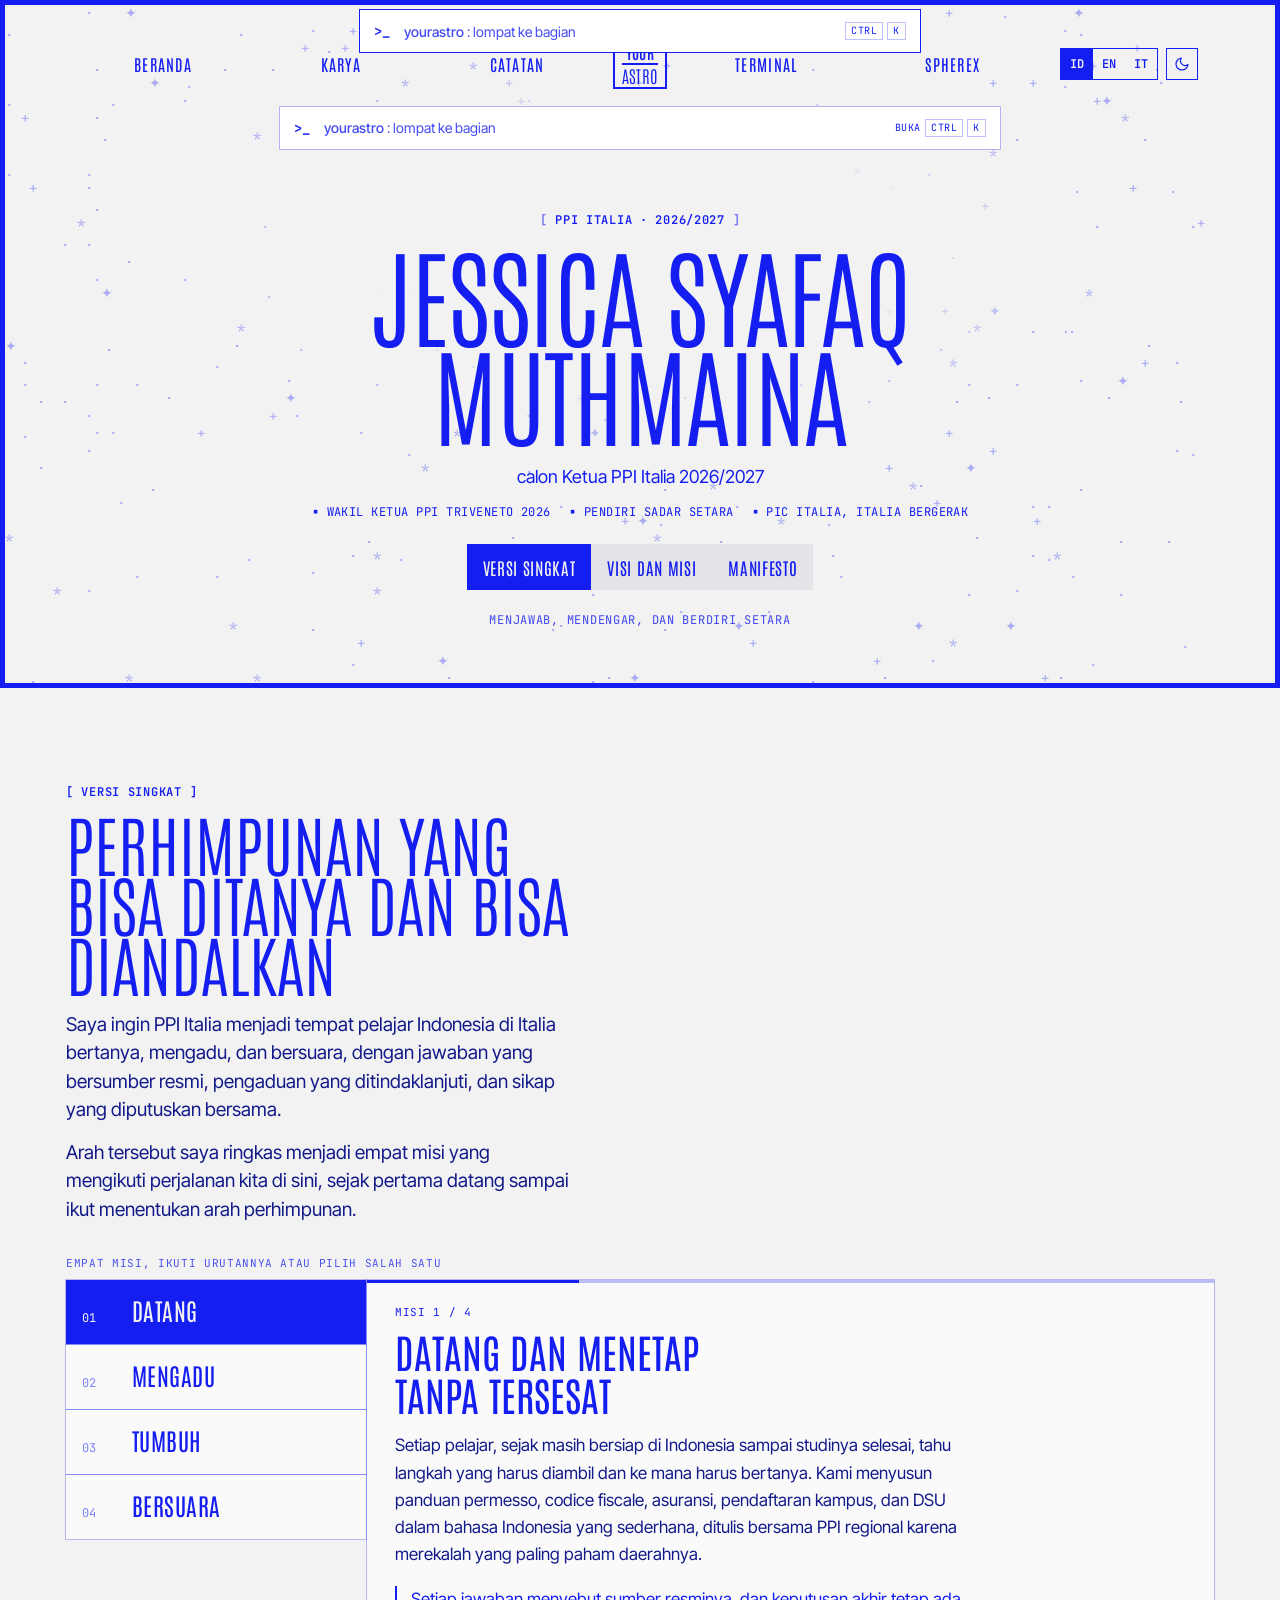
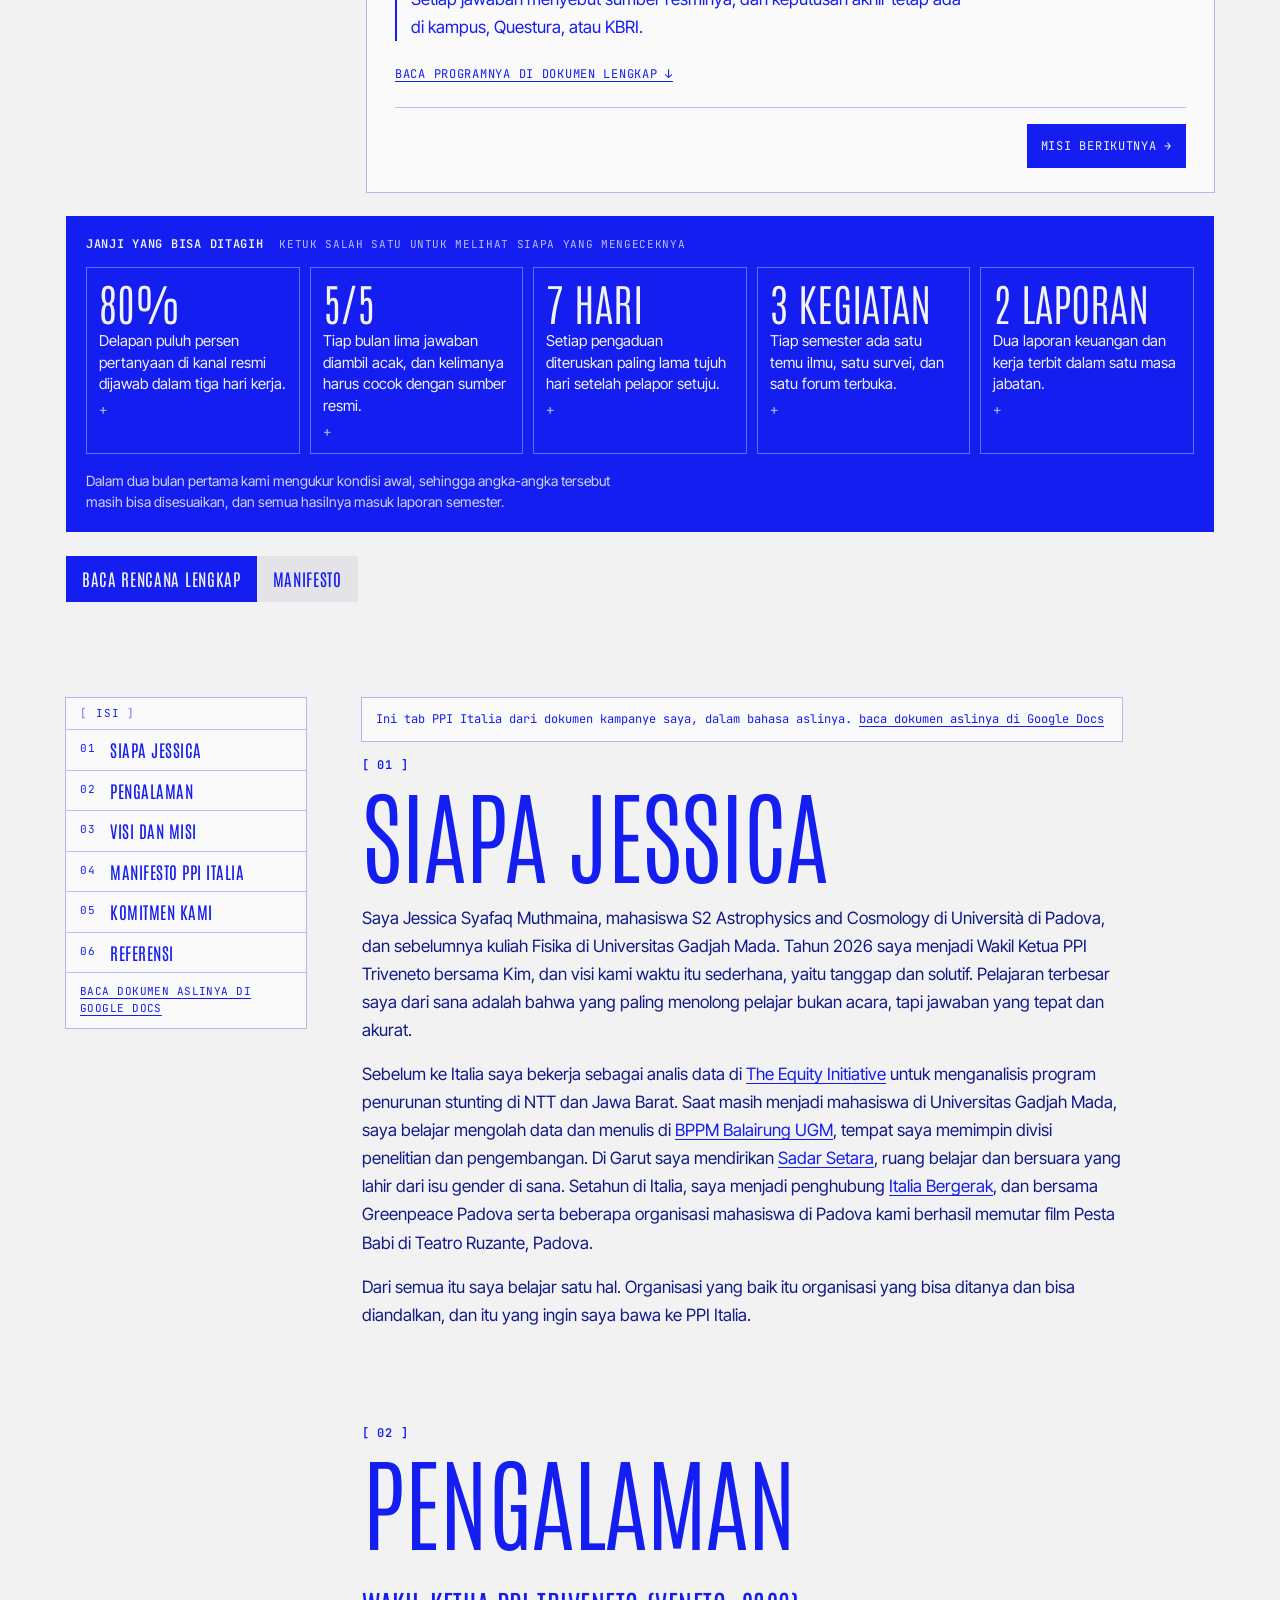
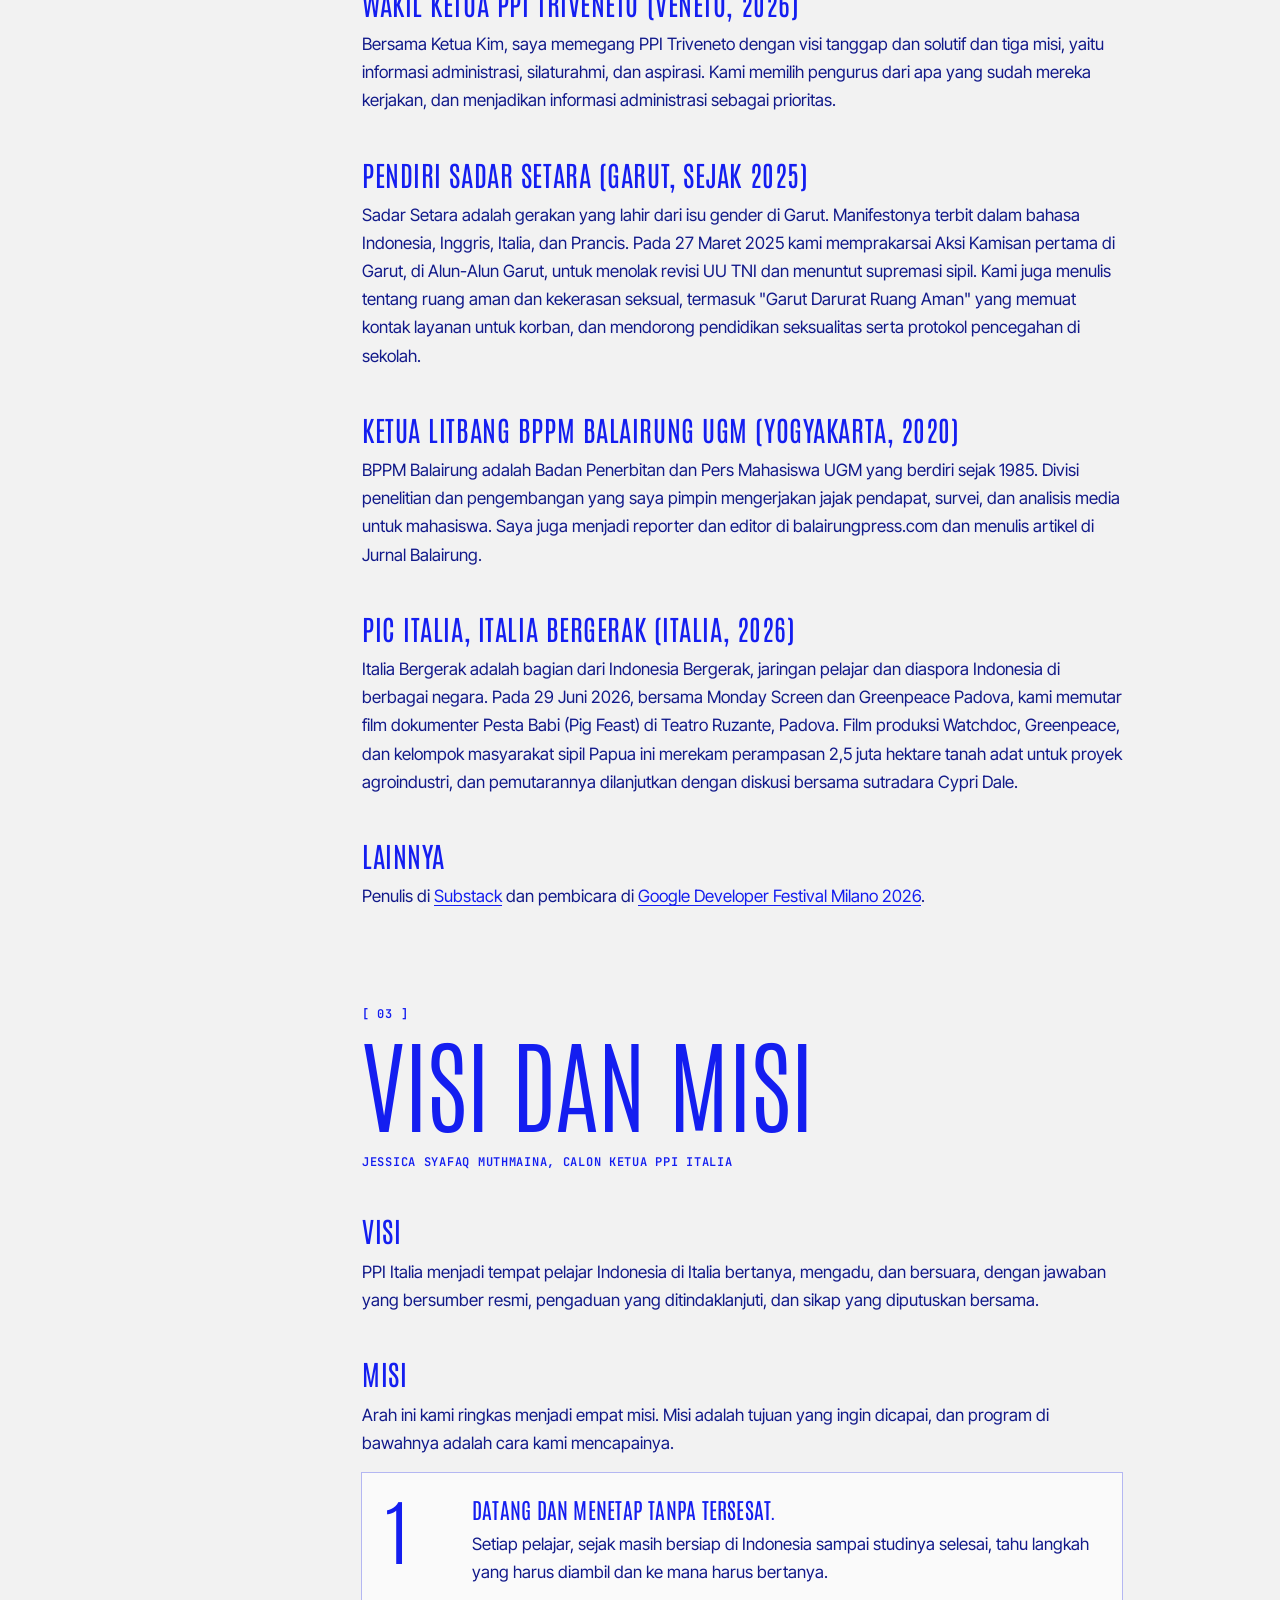
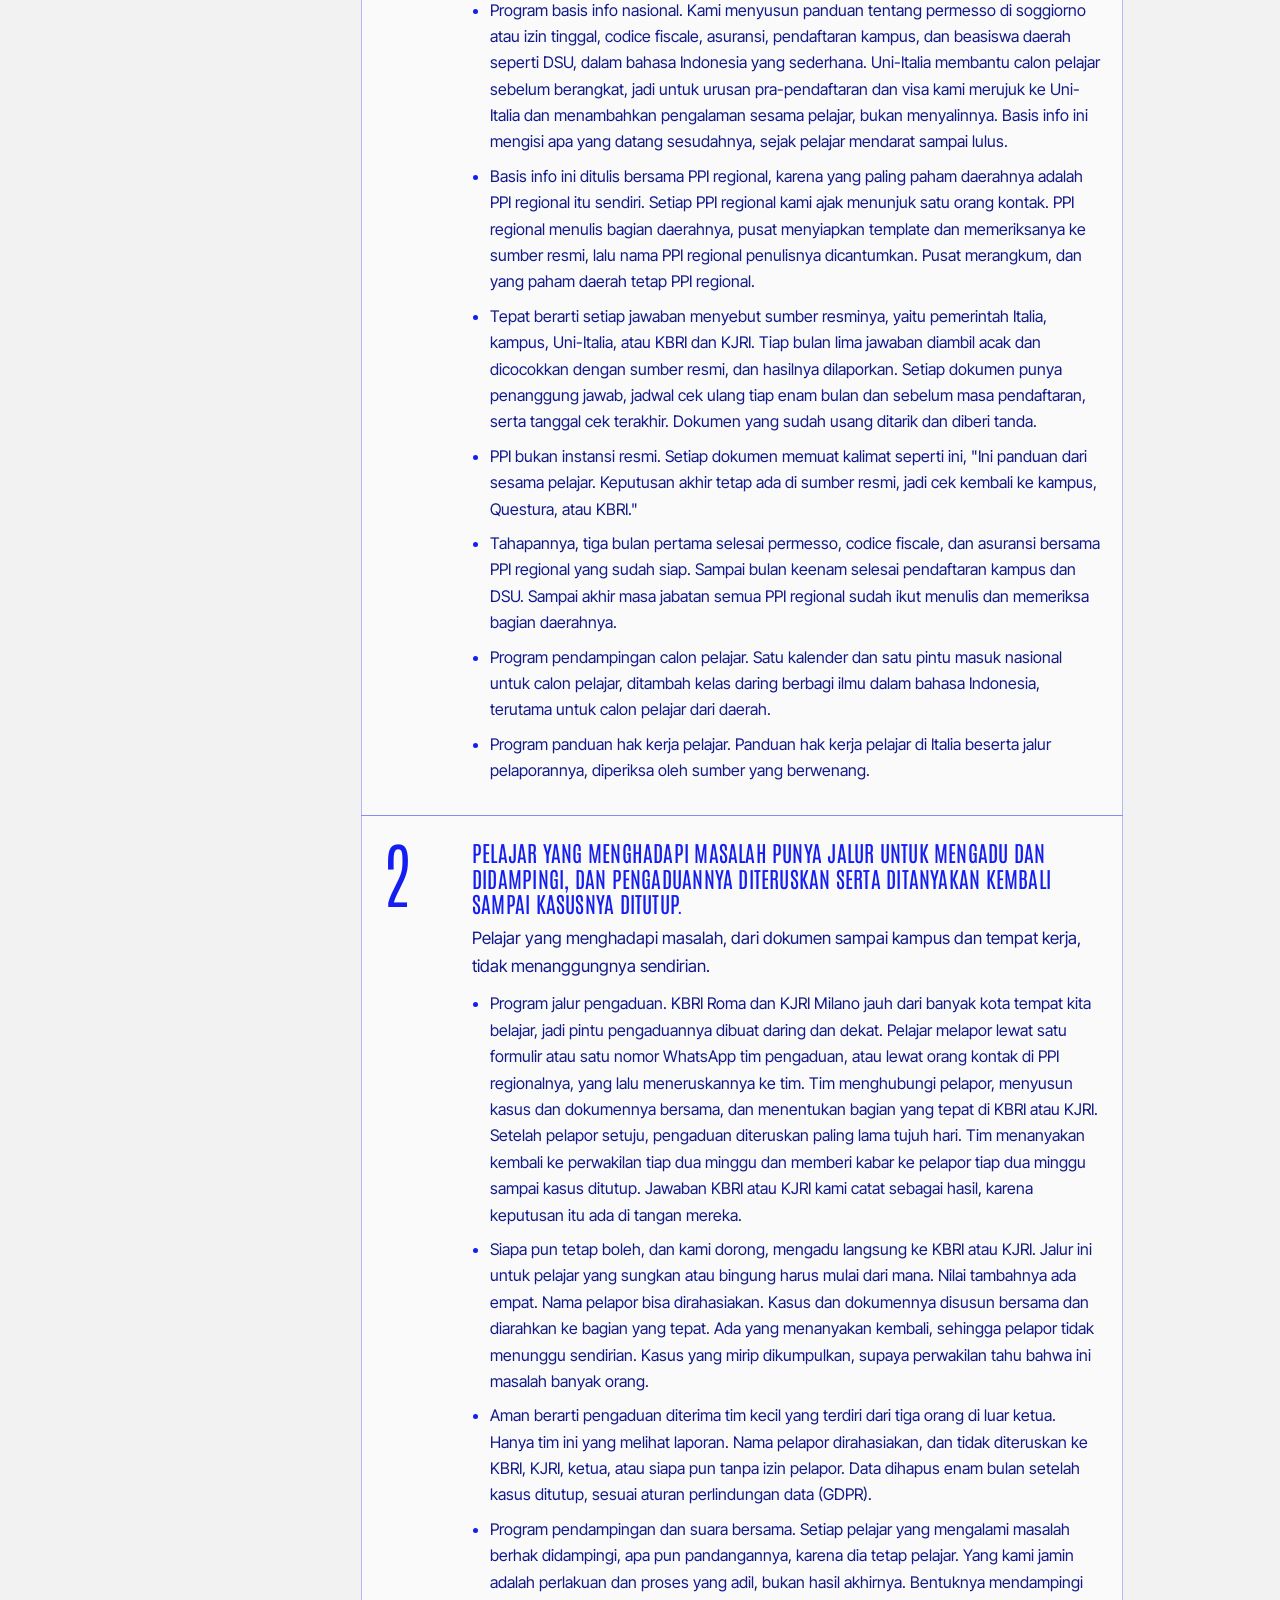
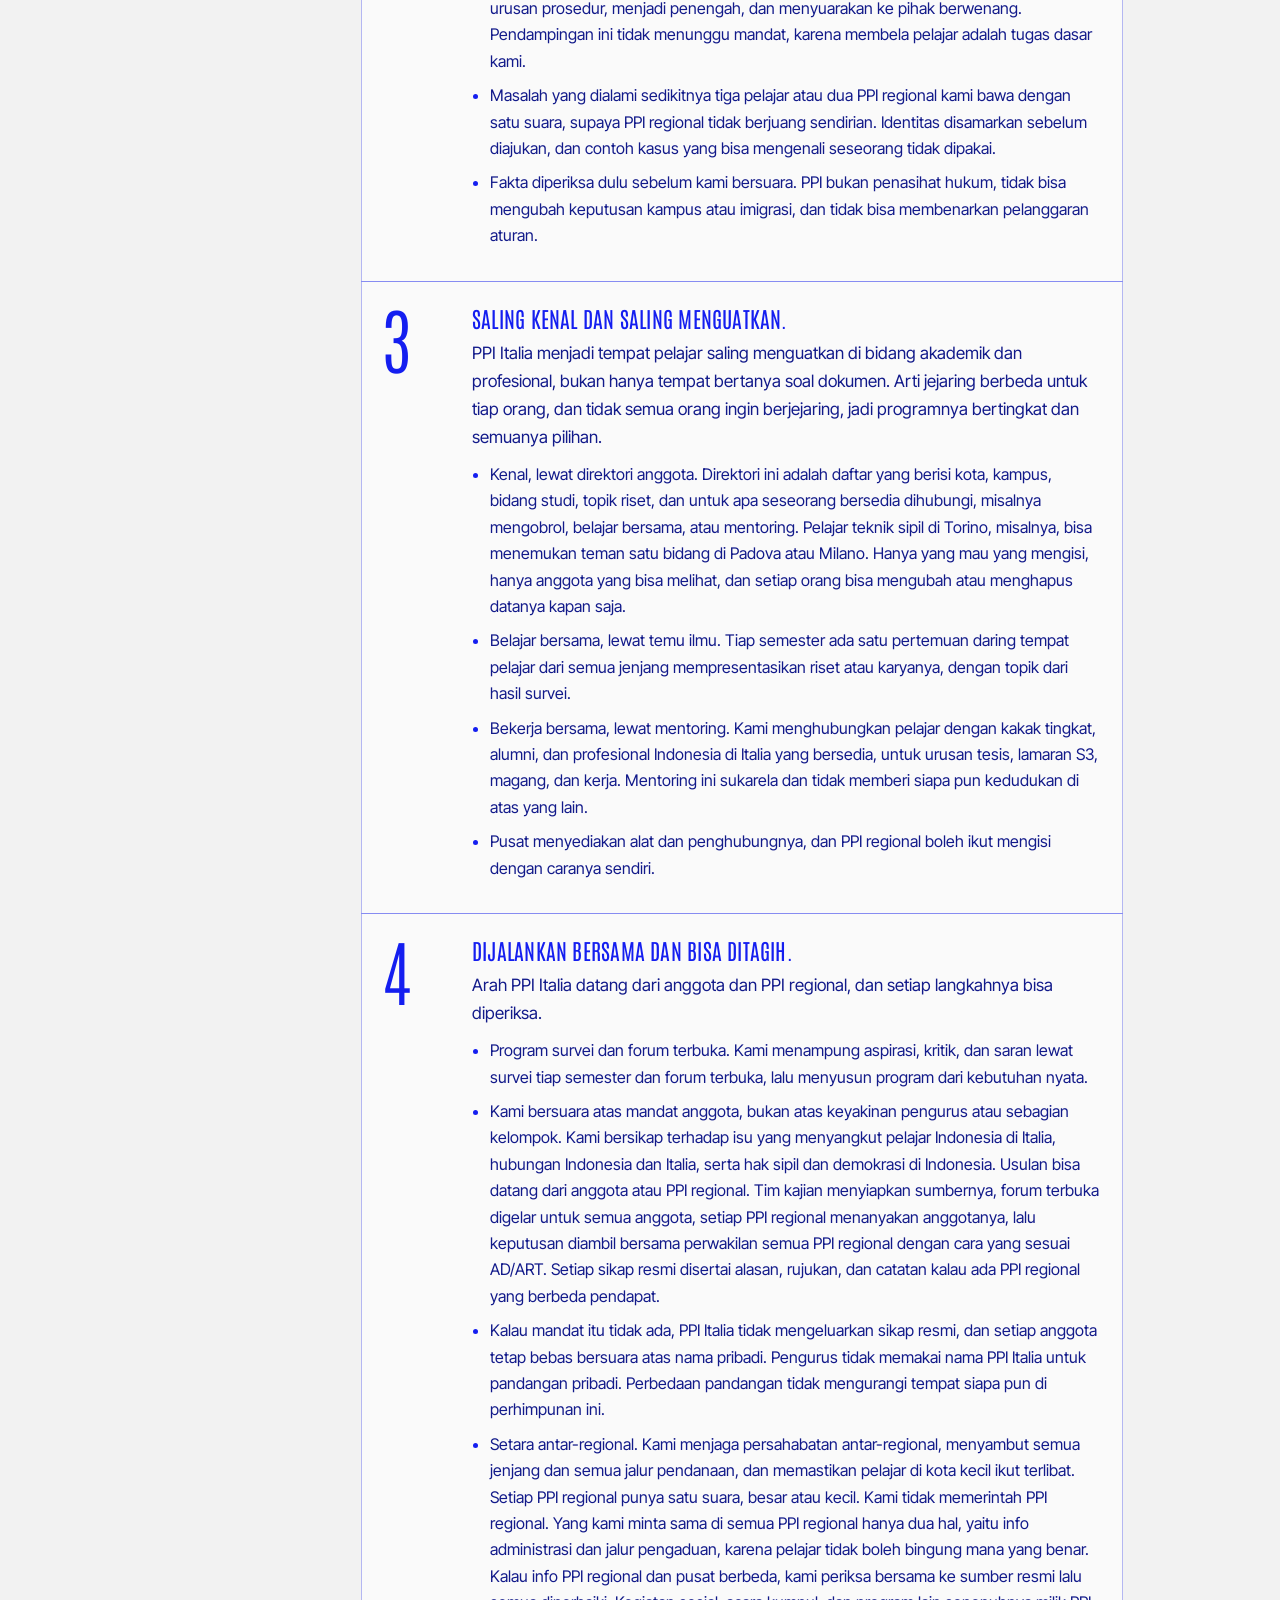
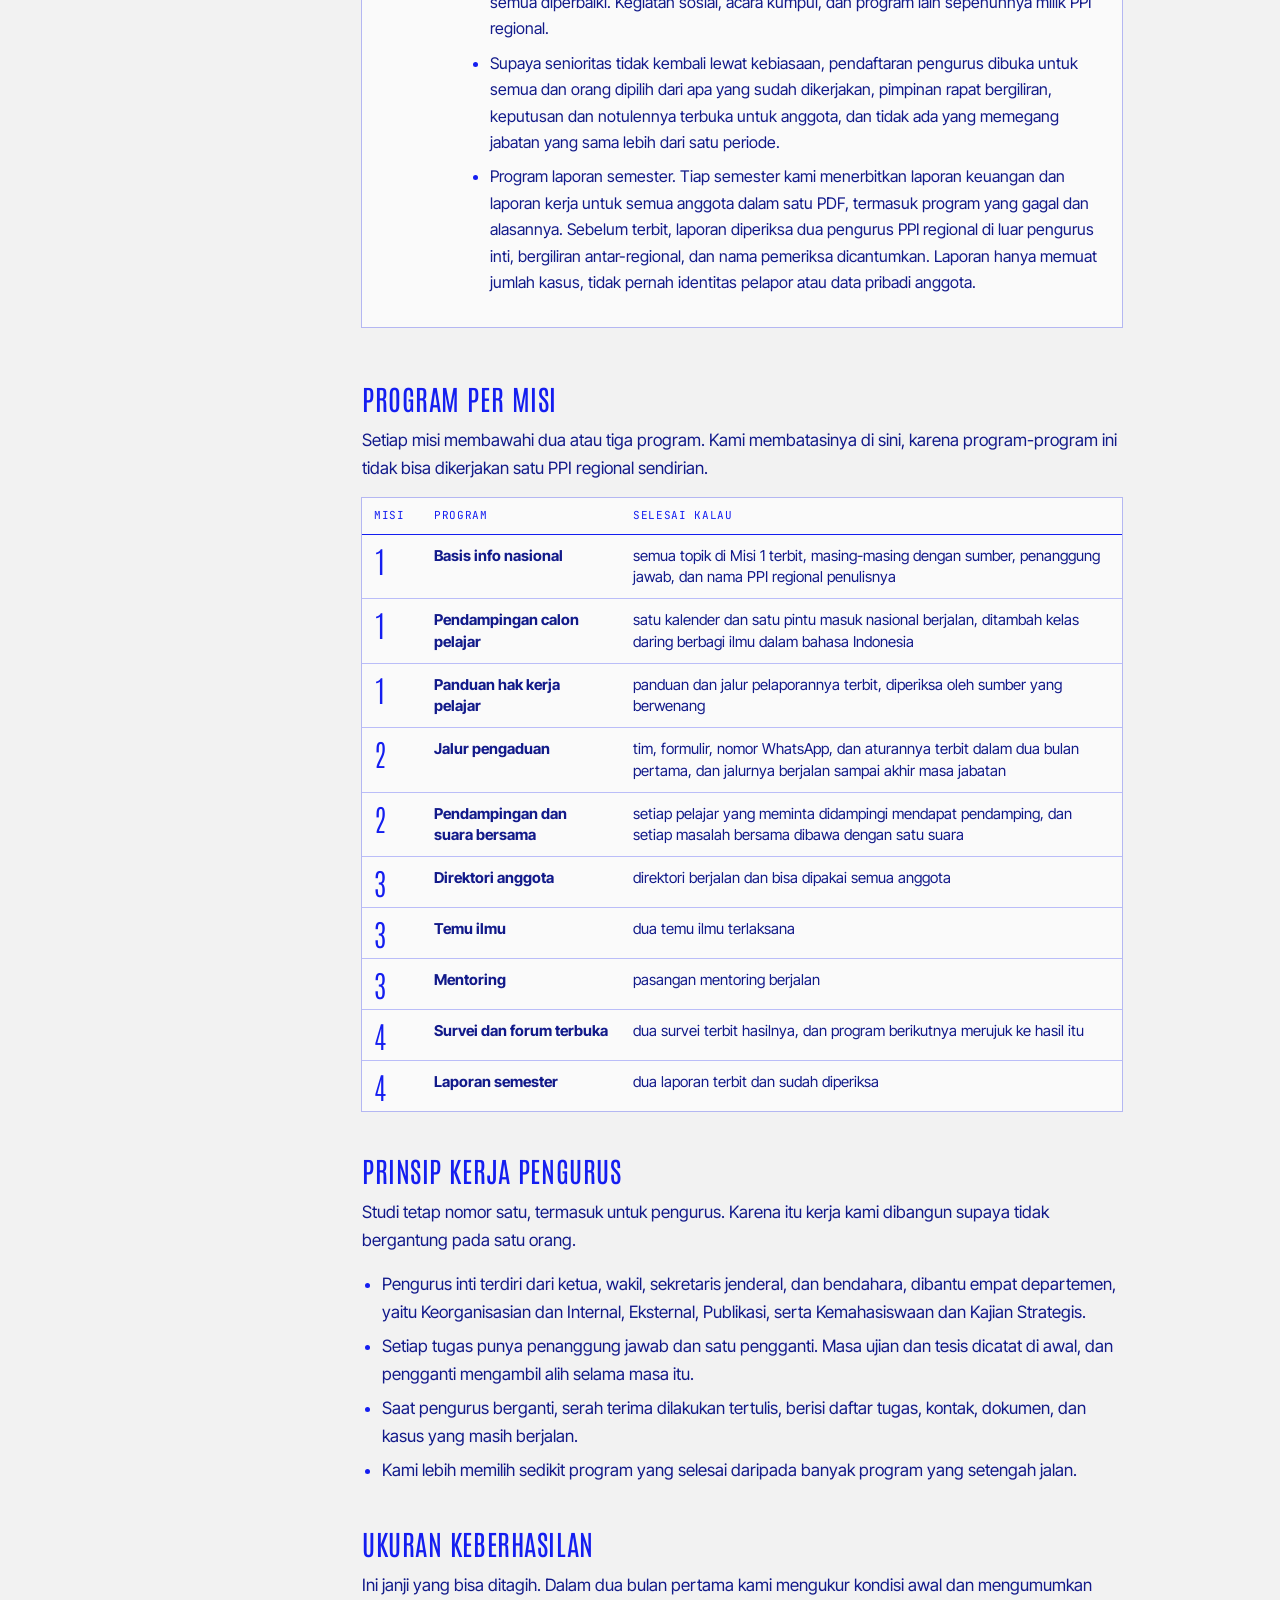
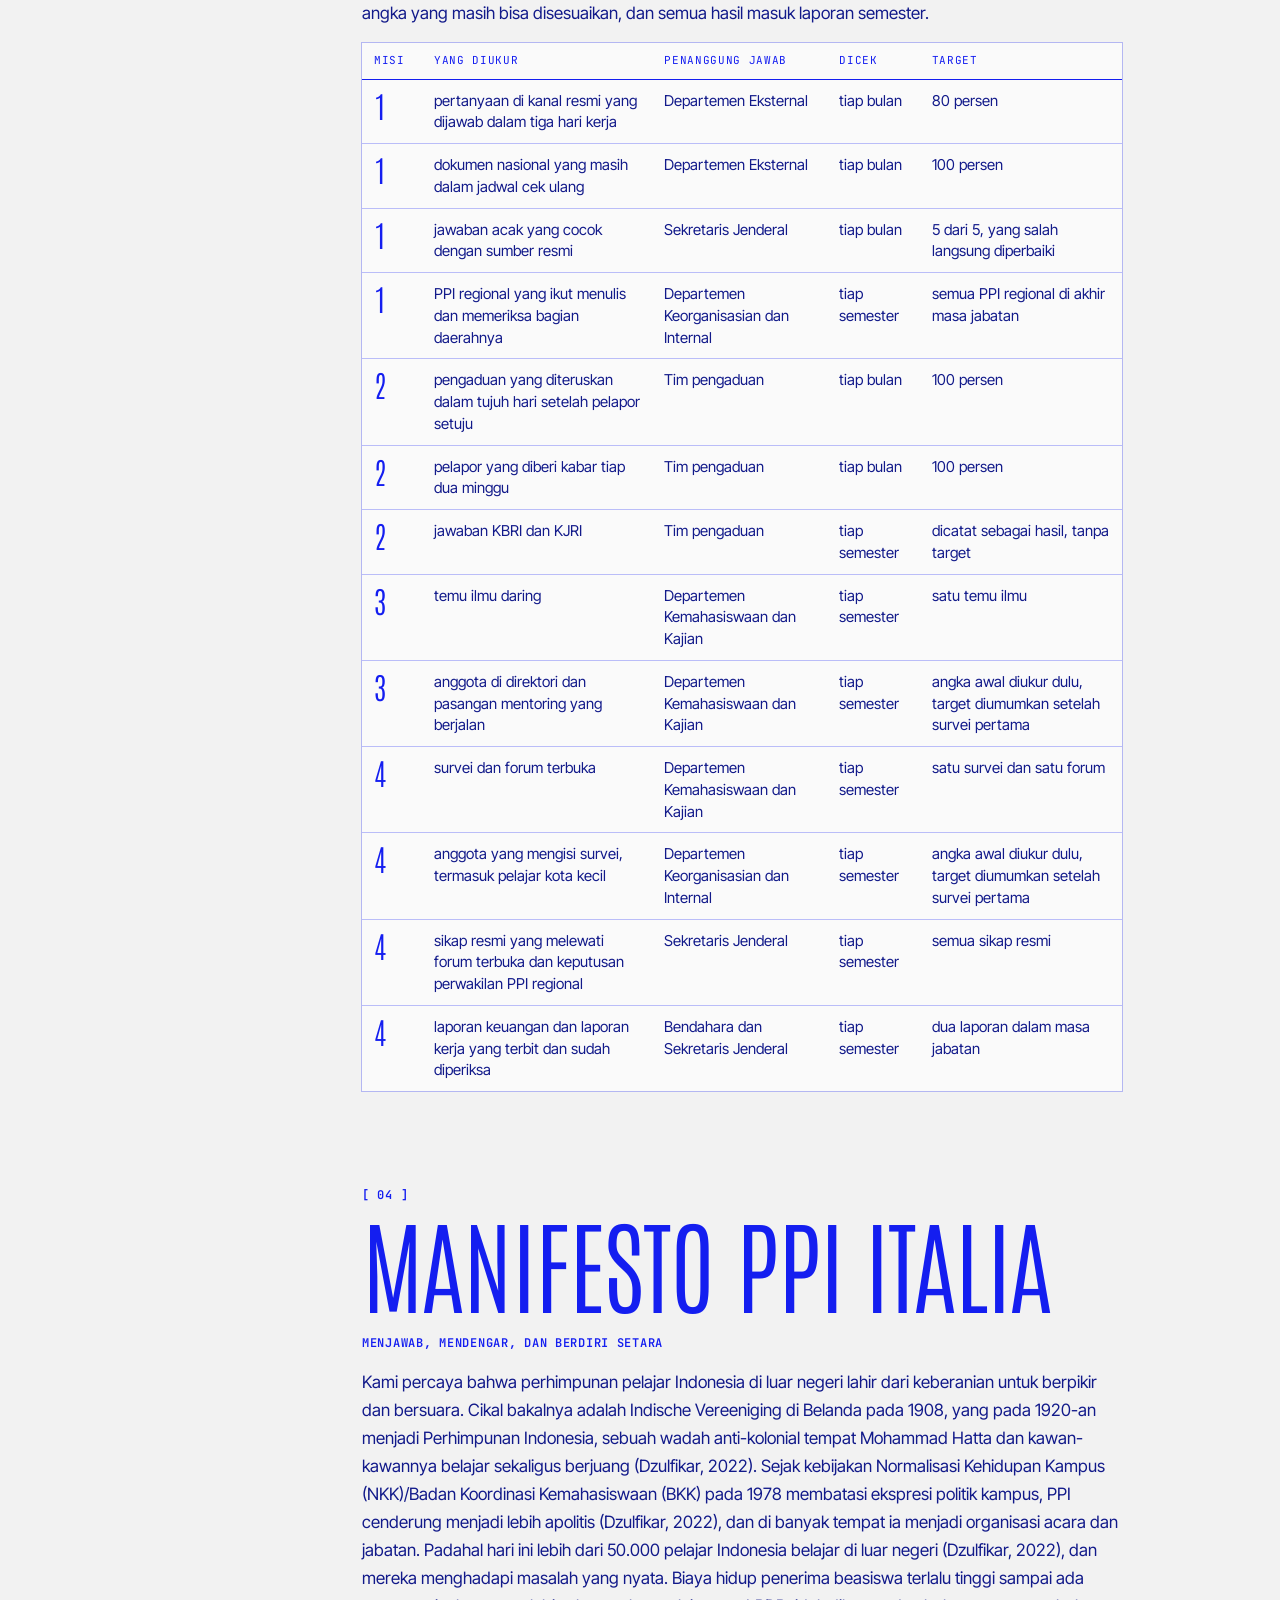
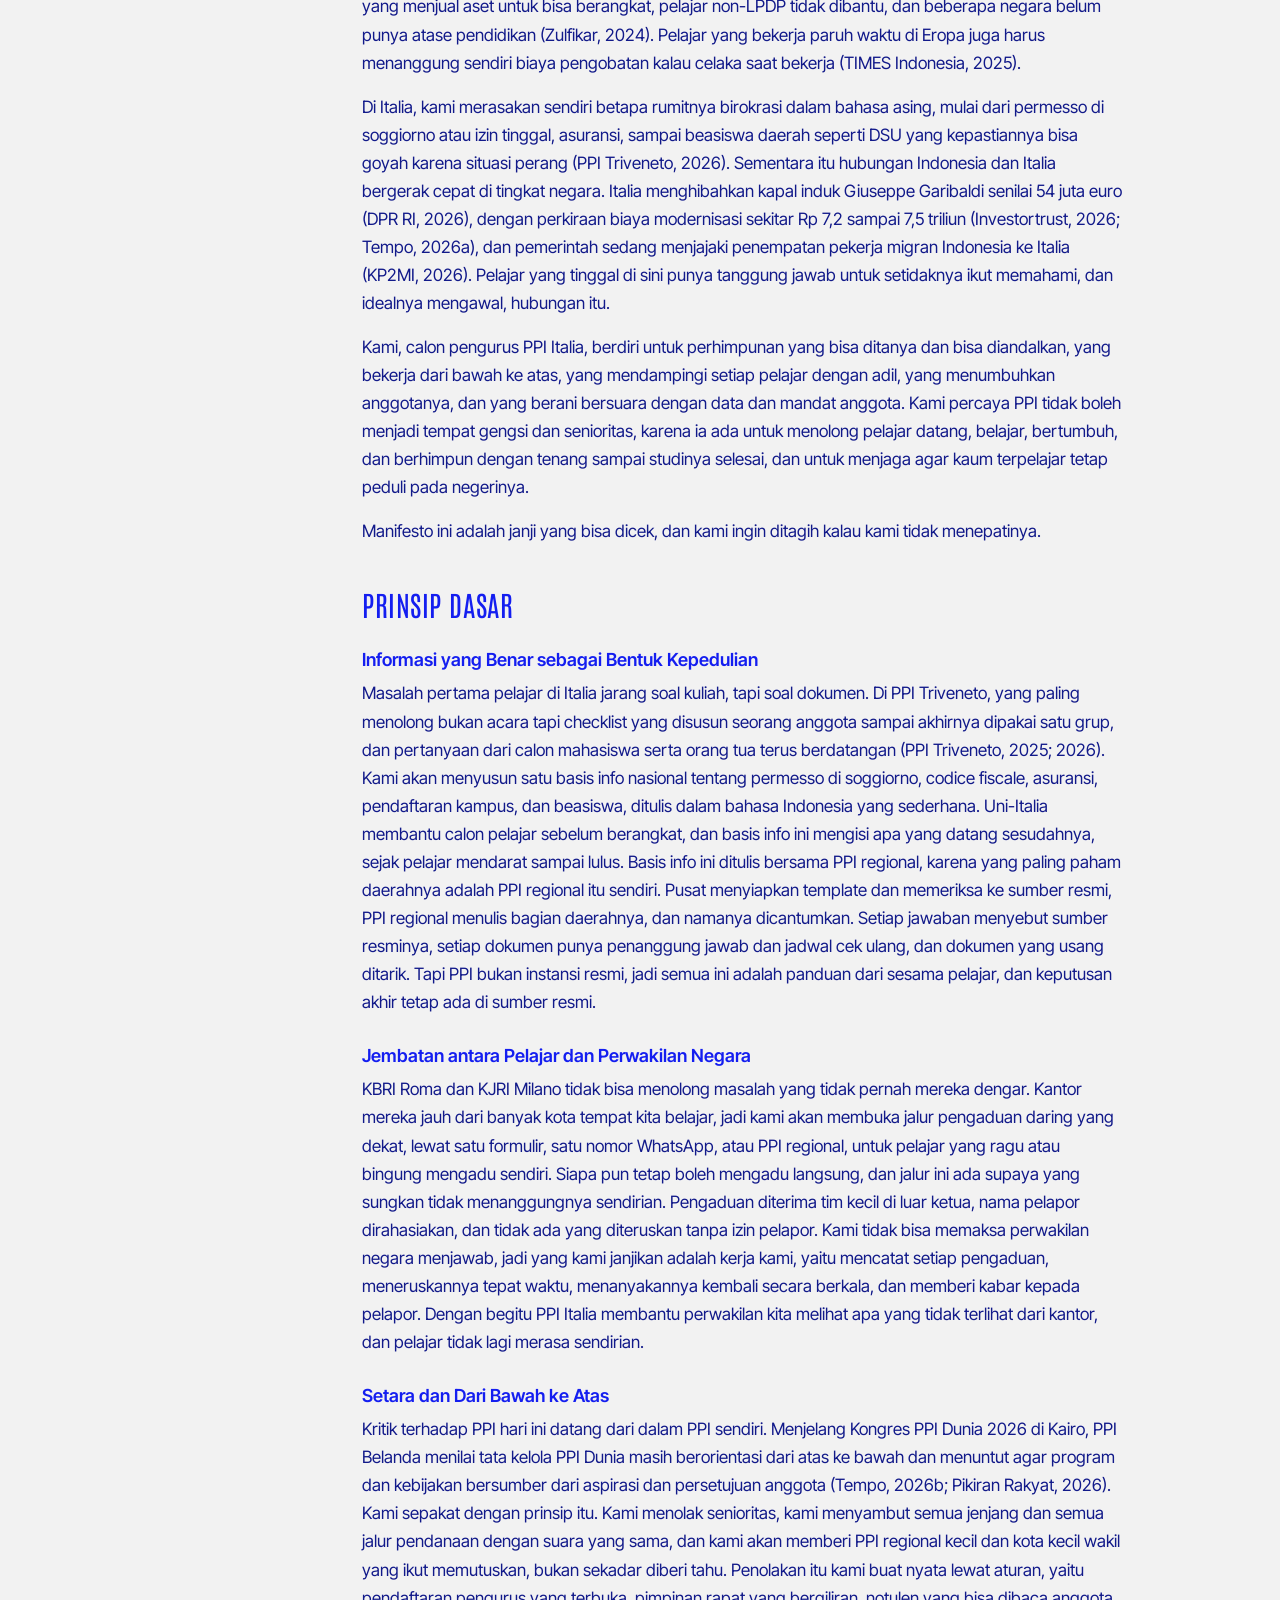
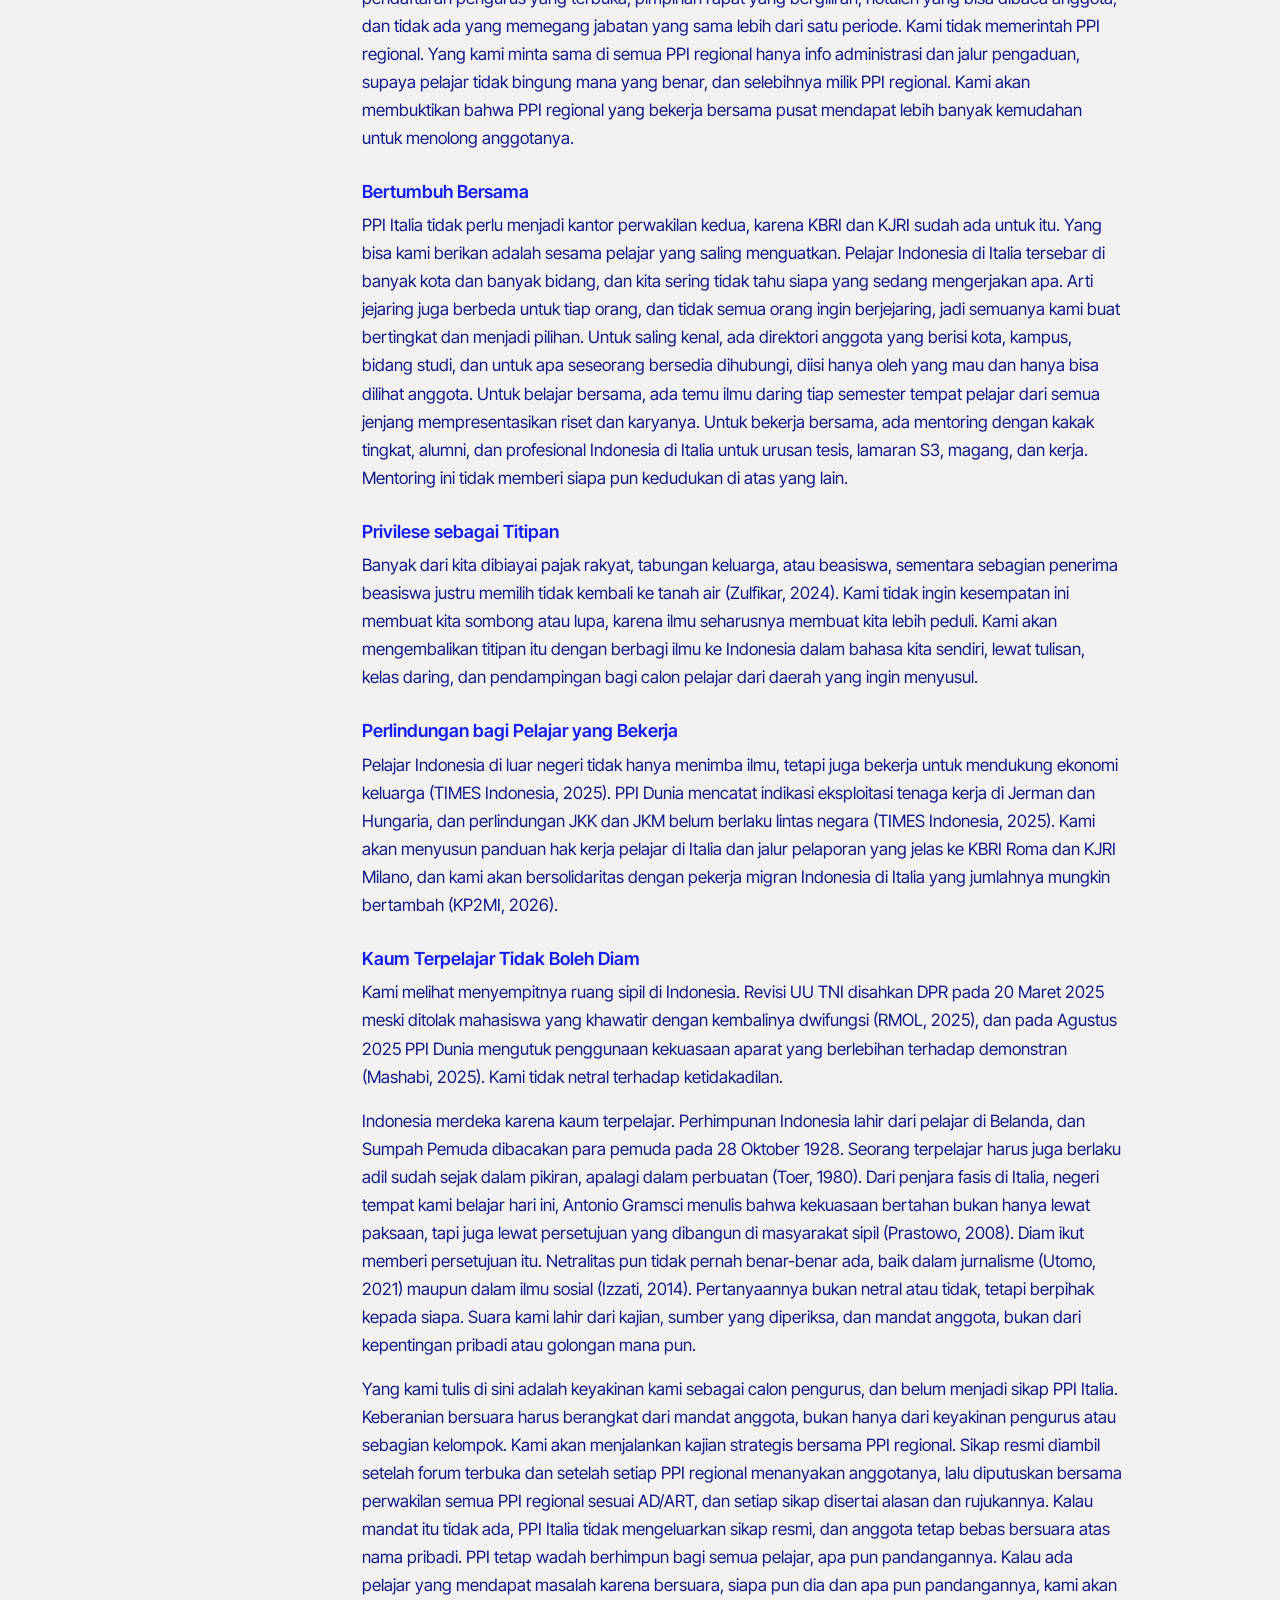
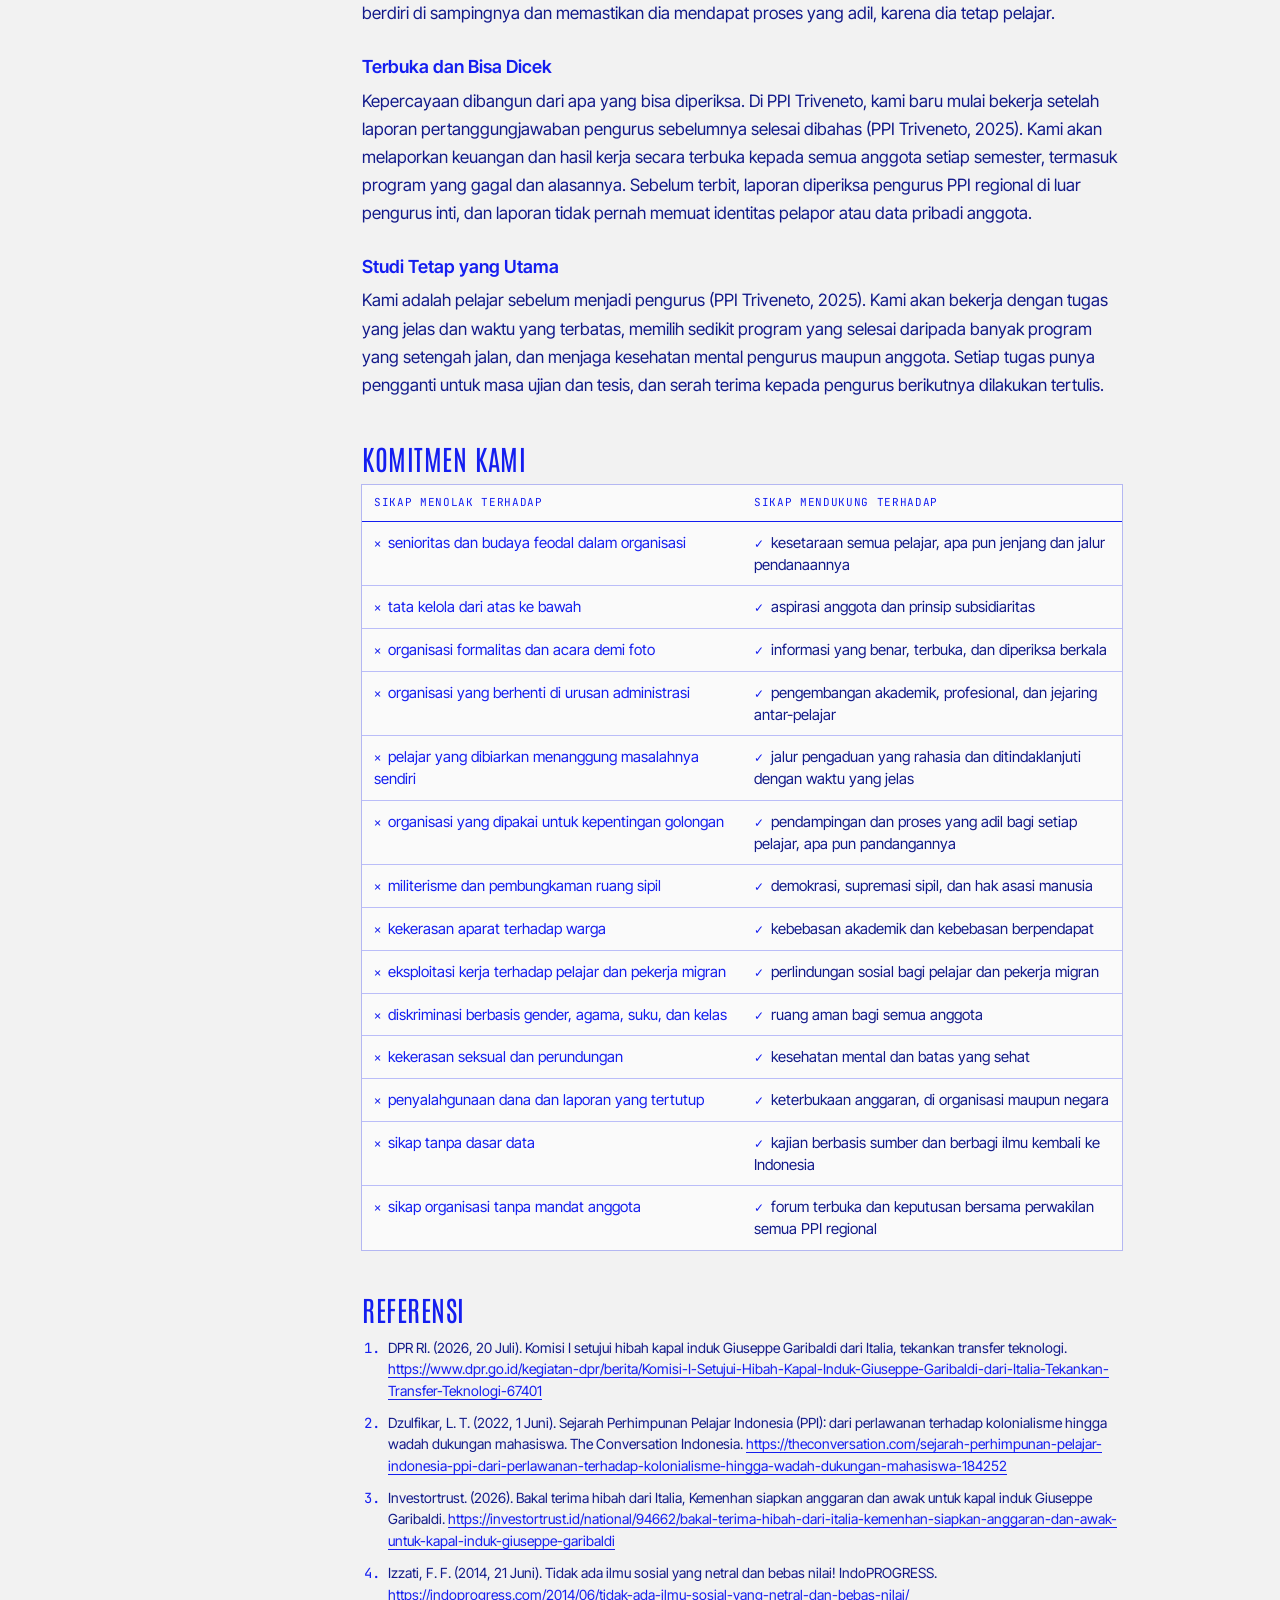
==== commit 2cf21d97: "PPI Italia: question box and three-finger salute thumbnails" ====
--- a/PPIItalia/index.html
+++ b/PPIItalia/index.html
@@ -9,11 +9,17 @@
     <meta property="og:title" content="PPI Italia | Jessica Syafaq Muthmaina">
     <meta property="og:description" content="Visi, misi, program dan manifesto calon Ketua PPI Italia 2026/2027. Bahasa Indonesia, English, Italiano.">
     <meta property="og:url" content="https://www.yourastro.space/PPIItalia/">
-    <meta property="og:image" content="https://www.yourastro.space/img/jessica-portrait.jpg">
+    <meta property="og:image" content="https://www.yourastro.space/img/ppi/og-ppiitalia.png?v=1">
+    <meta property="og:image:width" content="1200">
+    <meta property="og:image:height" content="630">
+    <meta property="og:type" content="website">
+    <meta name="twitter:card" content="summary_large_image">
+    <meta name="twitter:image" content="https://www.yourastro.space/img/ppi/og-ppiitalia.png?v=1">
     <link rel="canonical" href="https://www.yourastro.space/PPIItalia/">
     <meta name="theme-color" content="#f2f2f2">
-    <link rel="icon" type="image/png" href="/img/favicon.png?v=2">
-    <link rel="apple-touch-icon" href="/img/apple-touch-icon.png?v=2">
+    <link rel="icon" type="image/svg+xml" href="/img/ppi/salam.svg?v=1">
+    <link rel="icon" type="image/png" sizes="64x64" href="/img/ppi/favicon.png?v=1">
+    <link rel="apple-touch-icon" href="/img/ppi/apple-touch-icon.png?v=1">
     <link rel="preconnect" href="https://fonts.googleapis.com">
     <link rel="preconnect" href="https://fonts.gstatic.com" crossorigin>
     <link href="https://fonts.googleapis.com/css2?family=Antonio:wght@200;300;400;600&family=Inter+Tight:ital,wght@0,400;0,500;0,600;0,700;1,400&family=JetBrains+Mono:wght@400;600&display=swap" rel="stylesheet">
